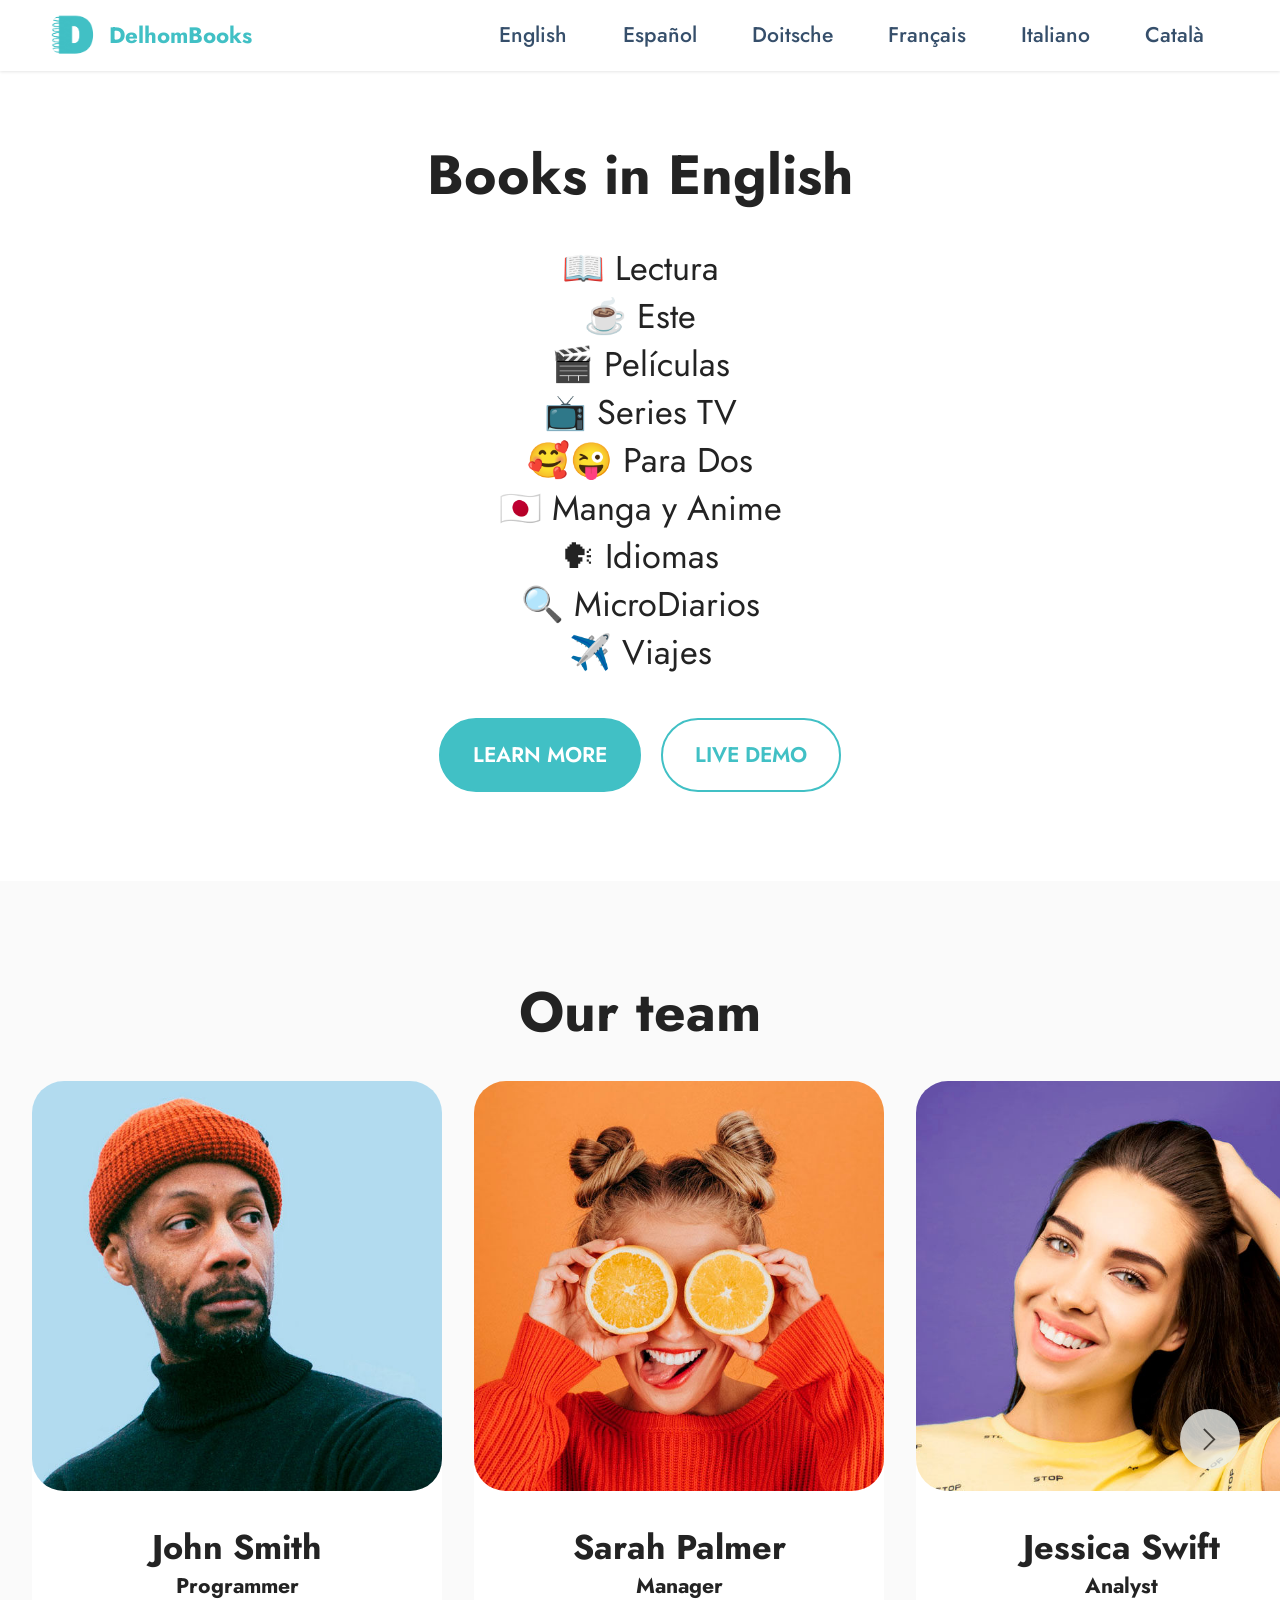
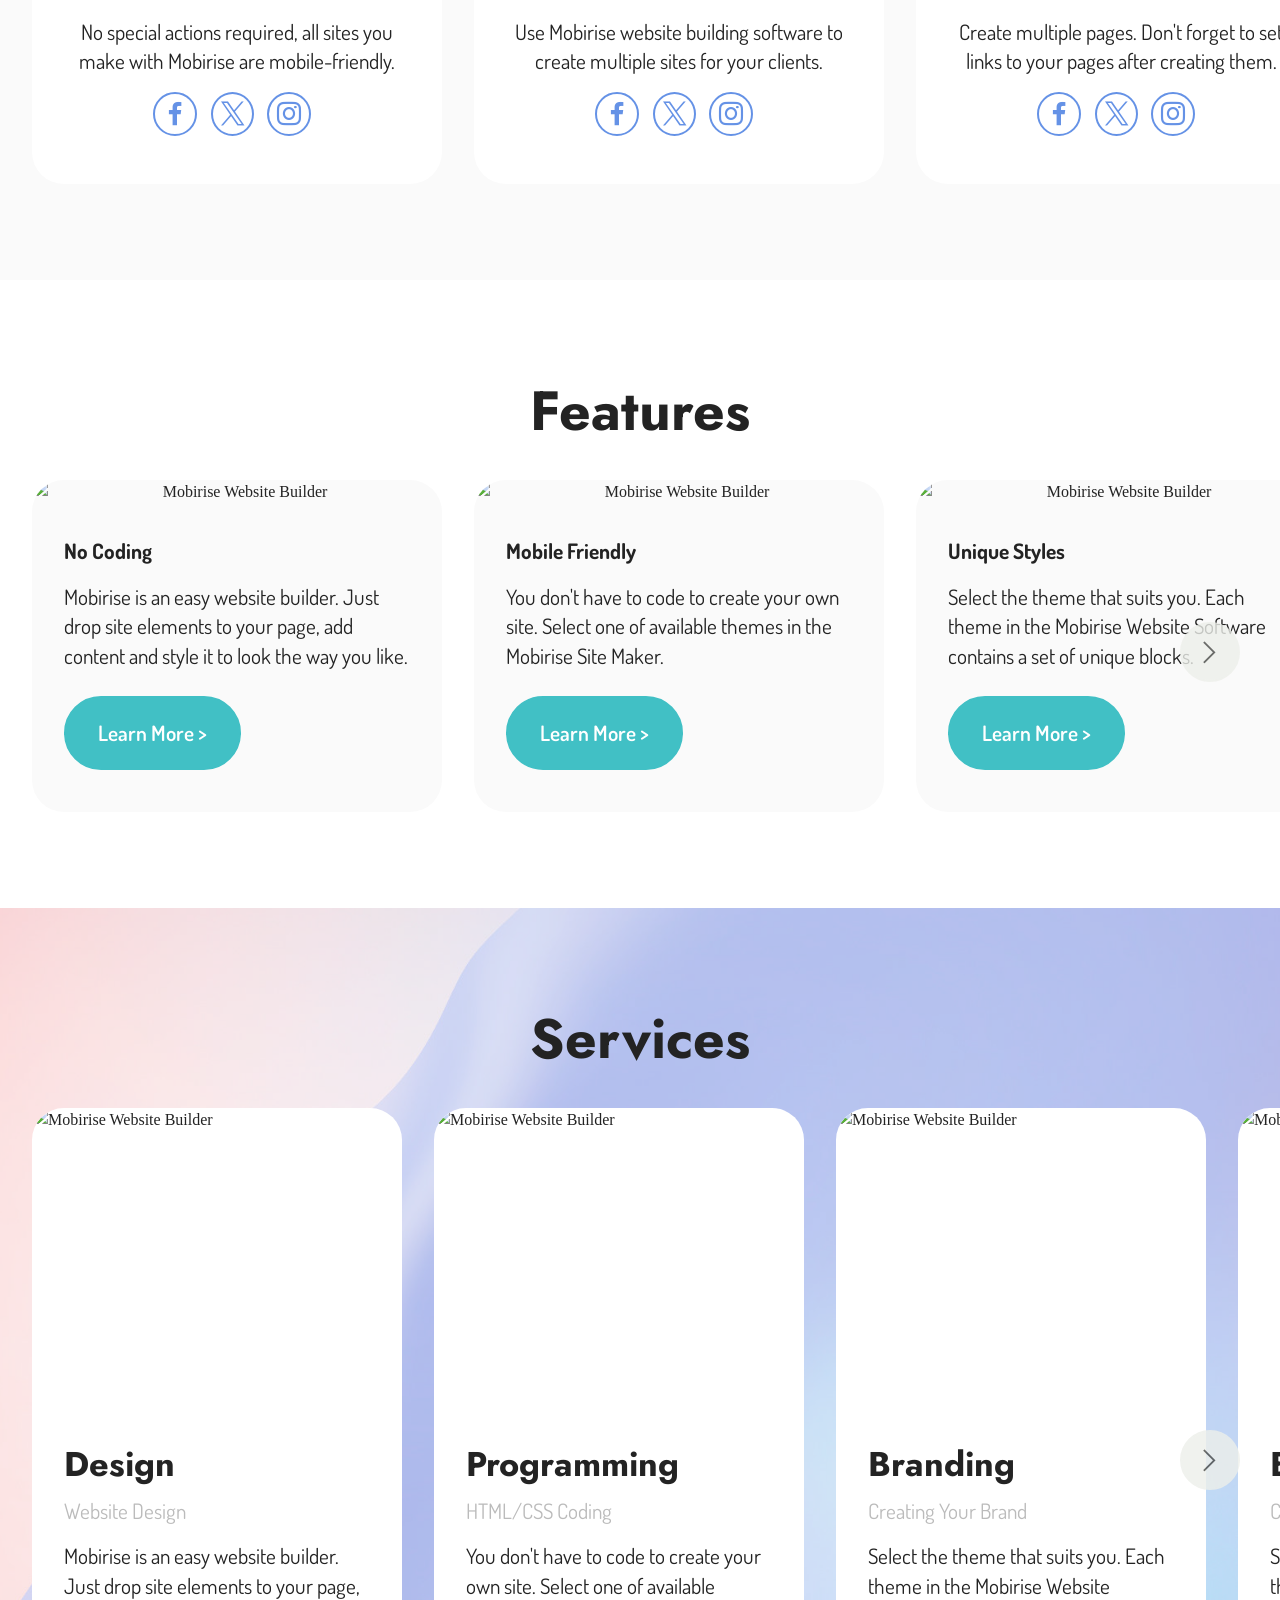
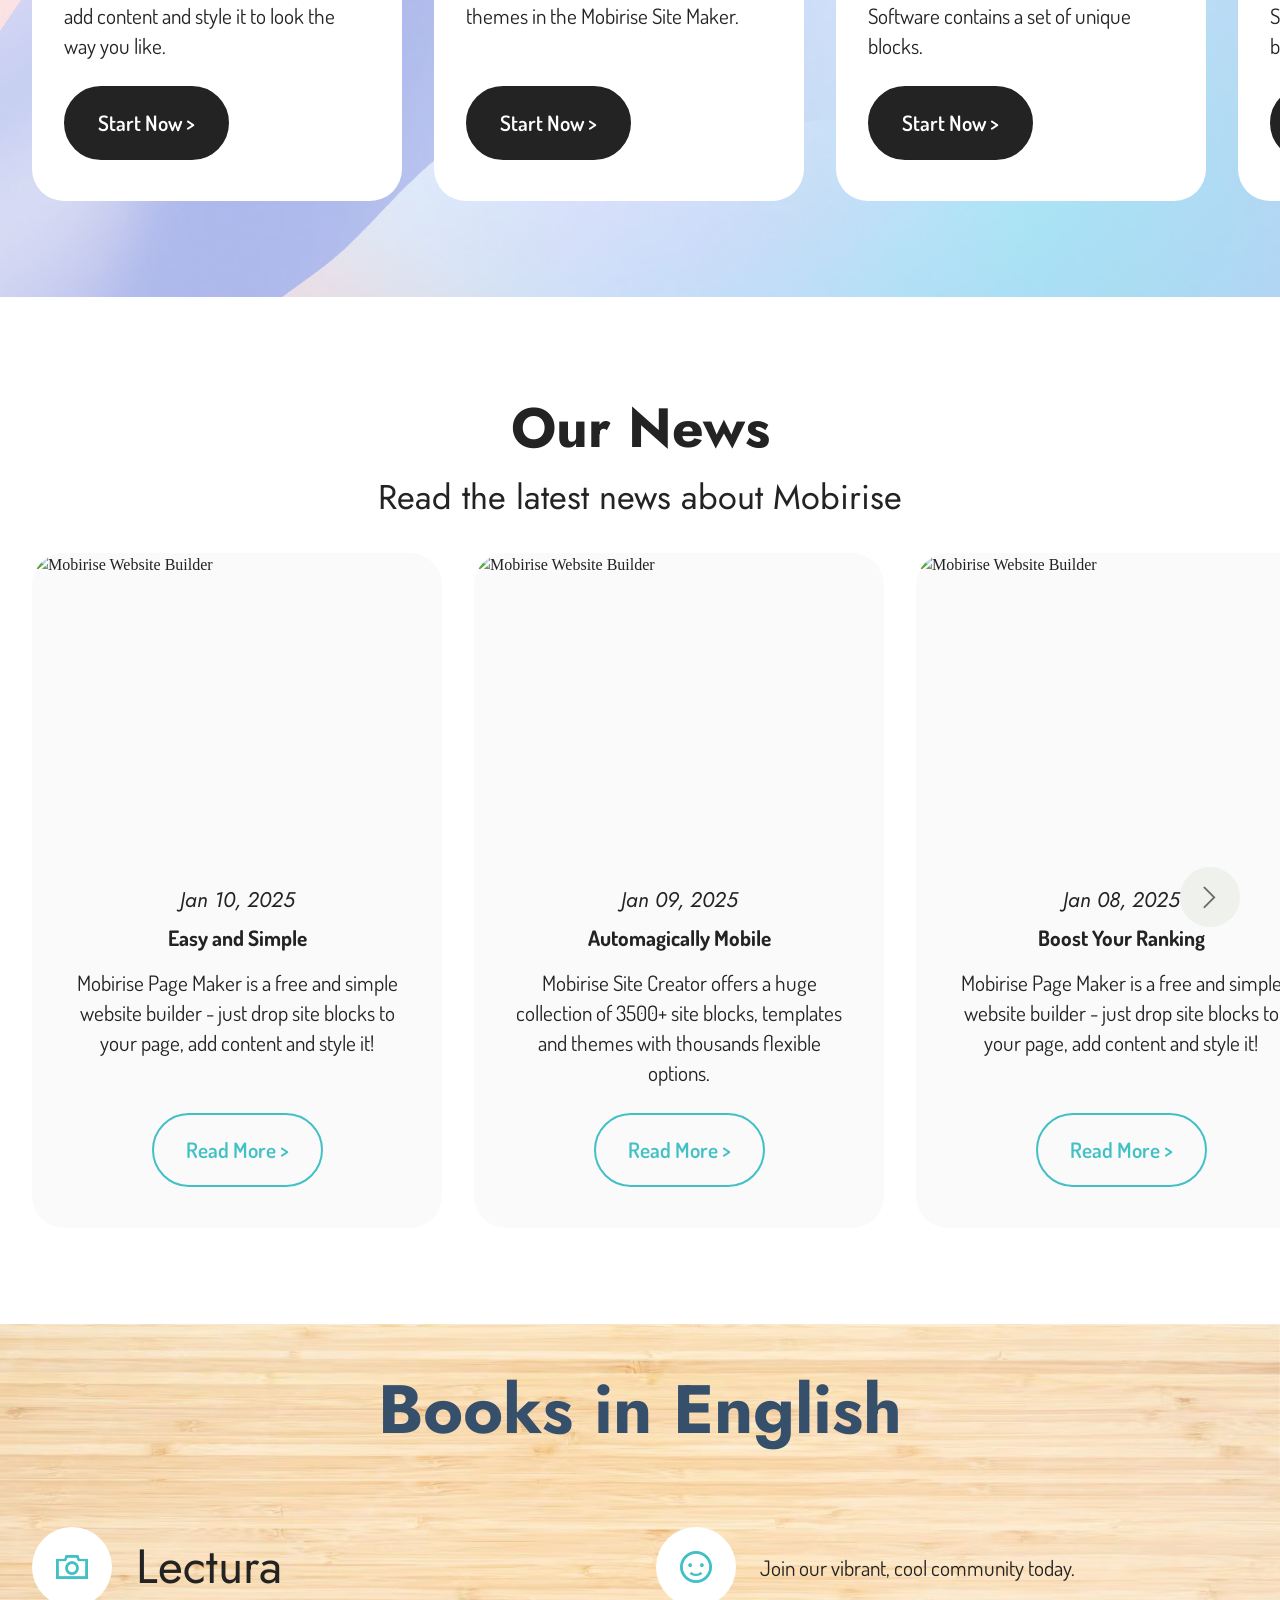
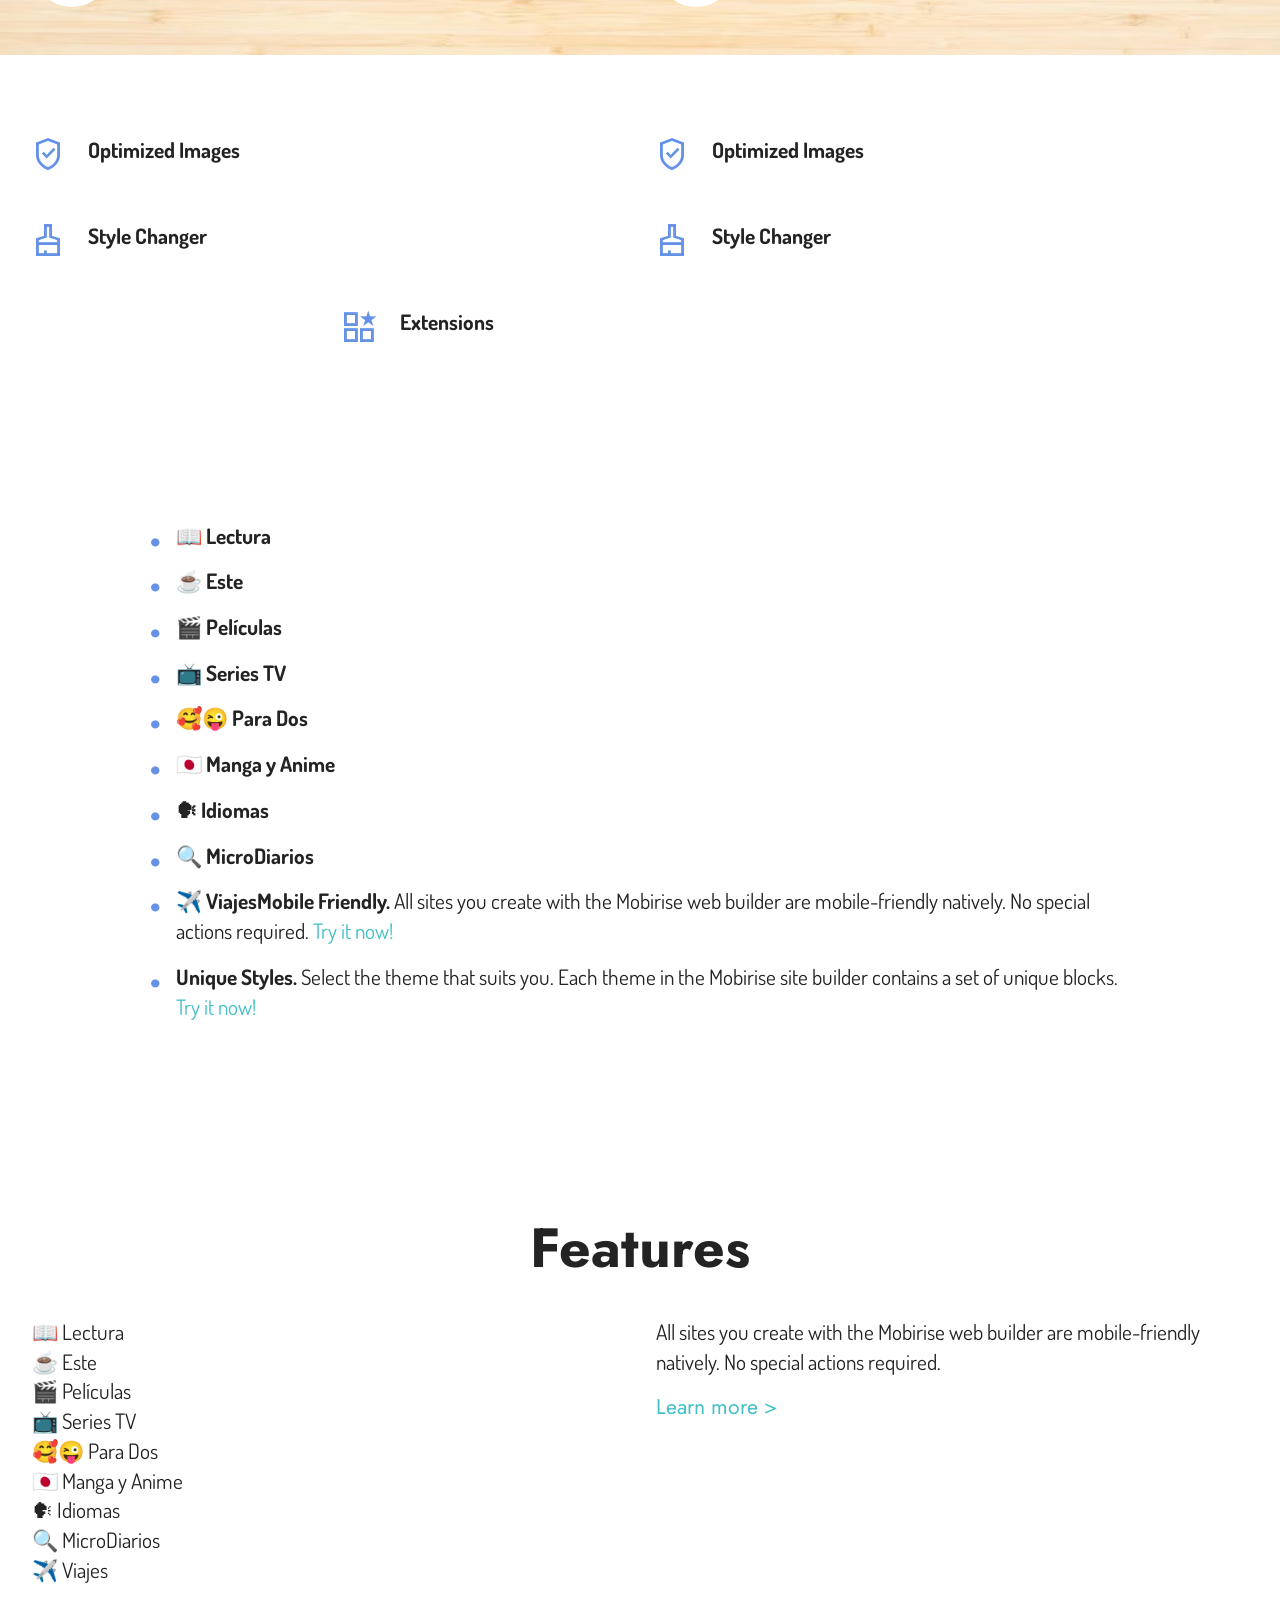
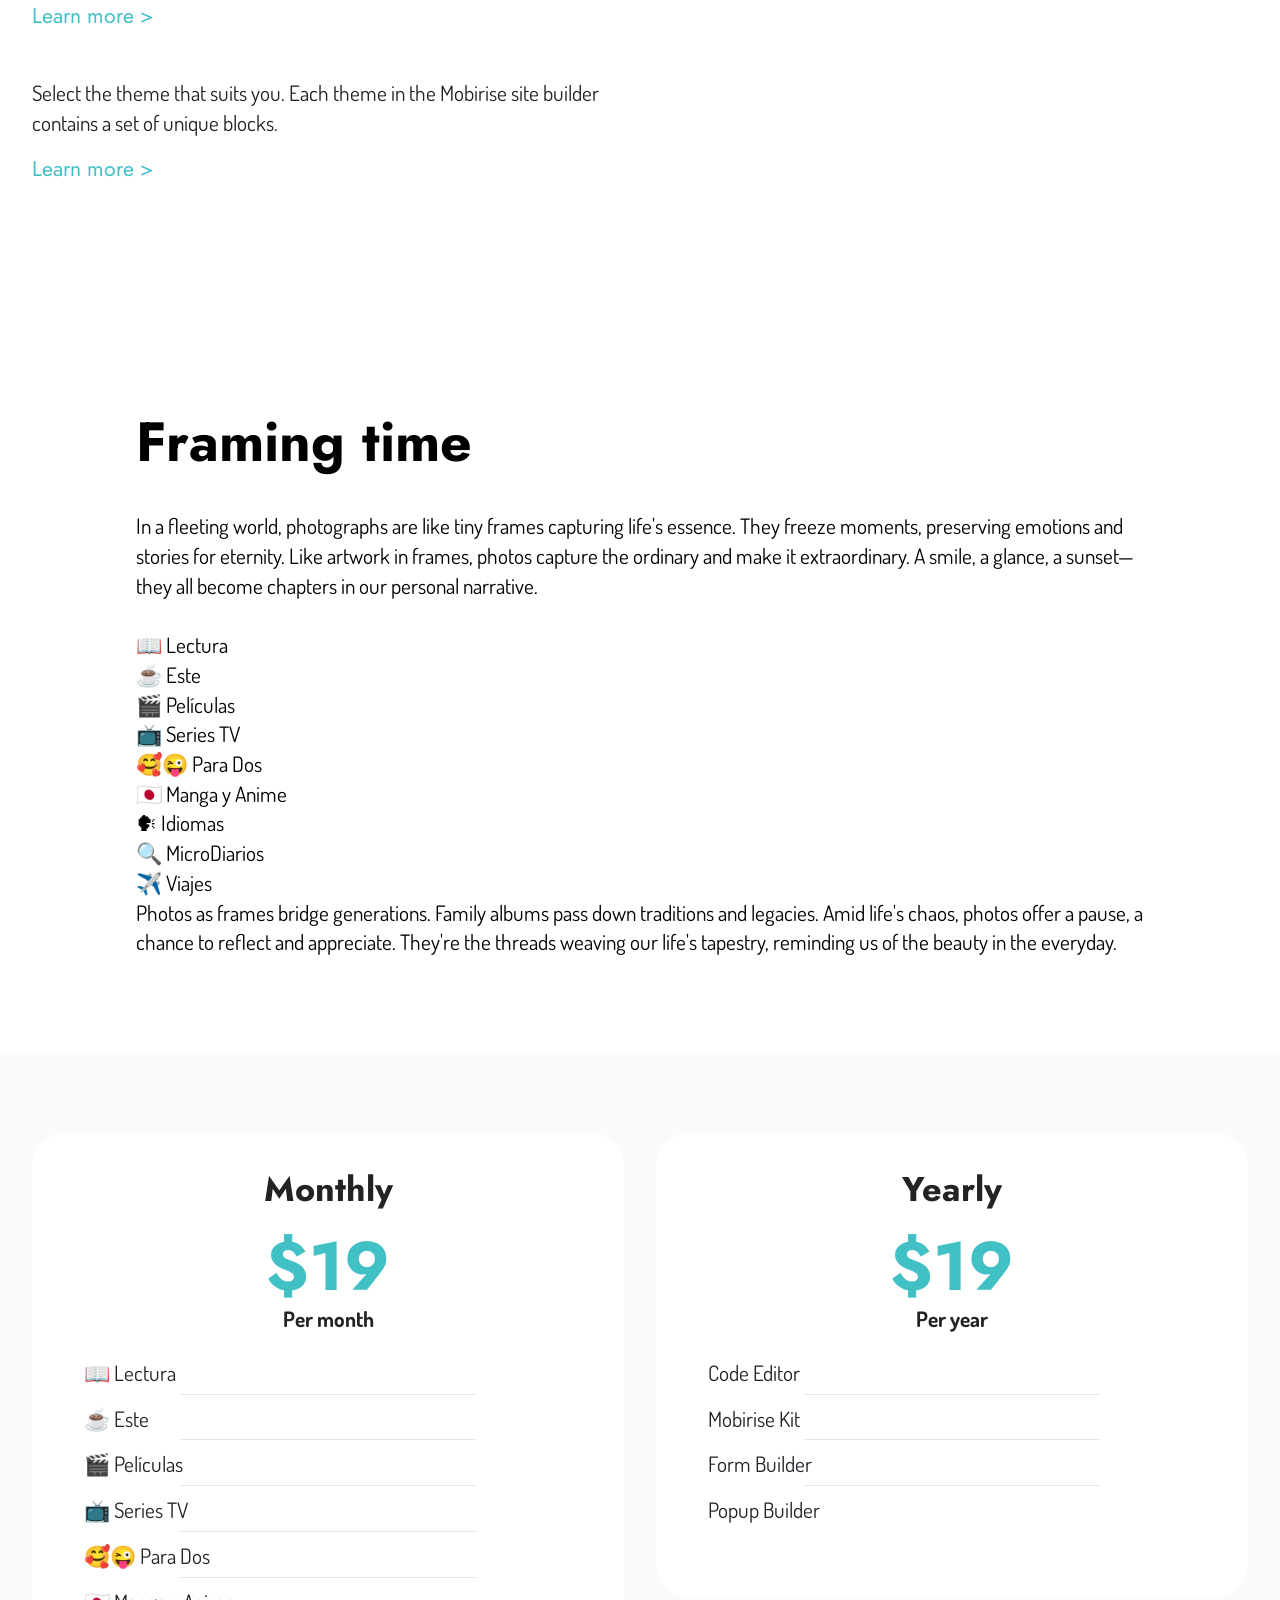
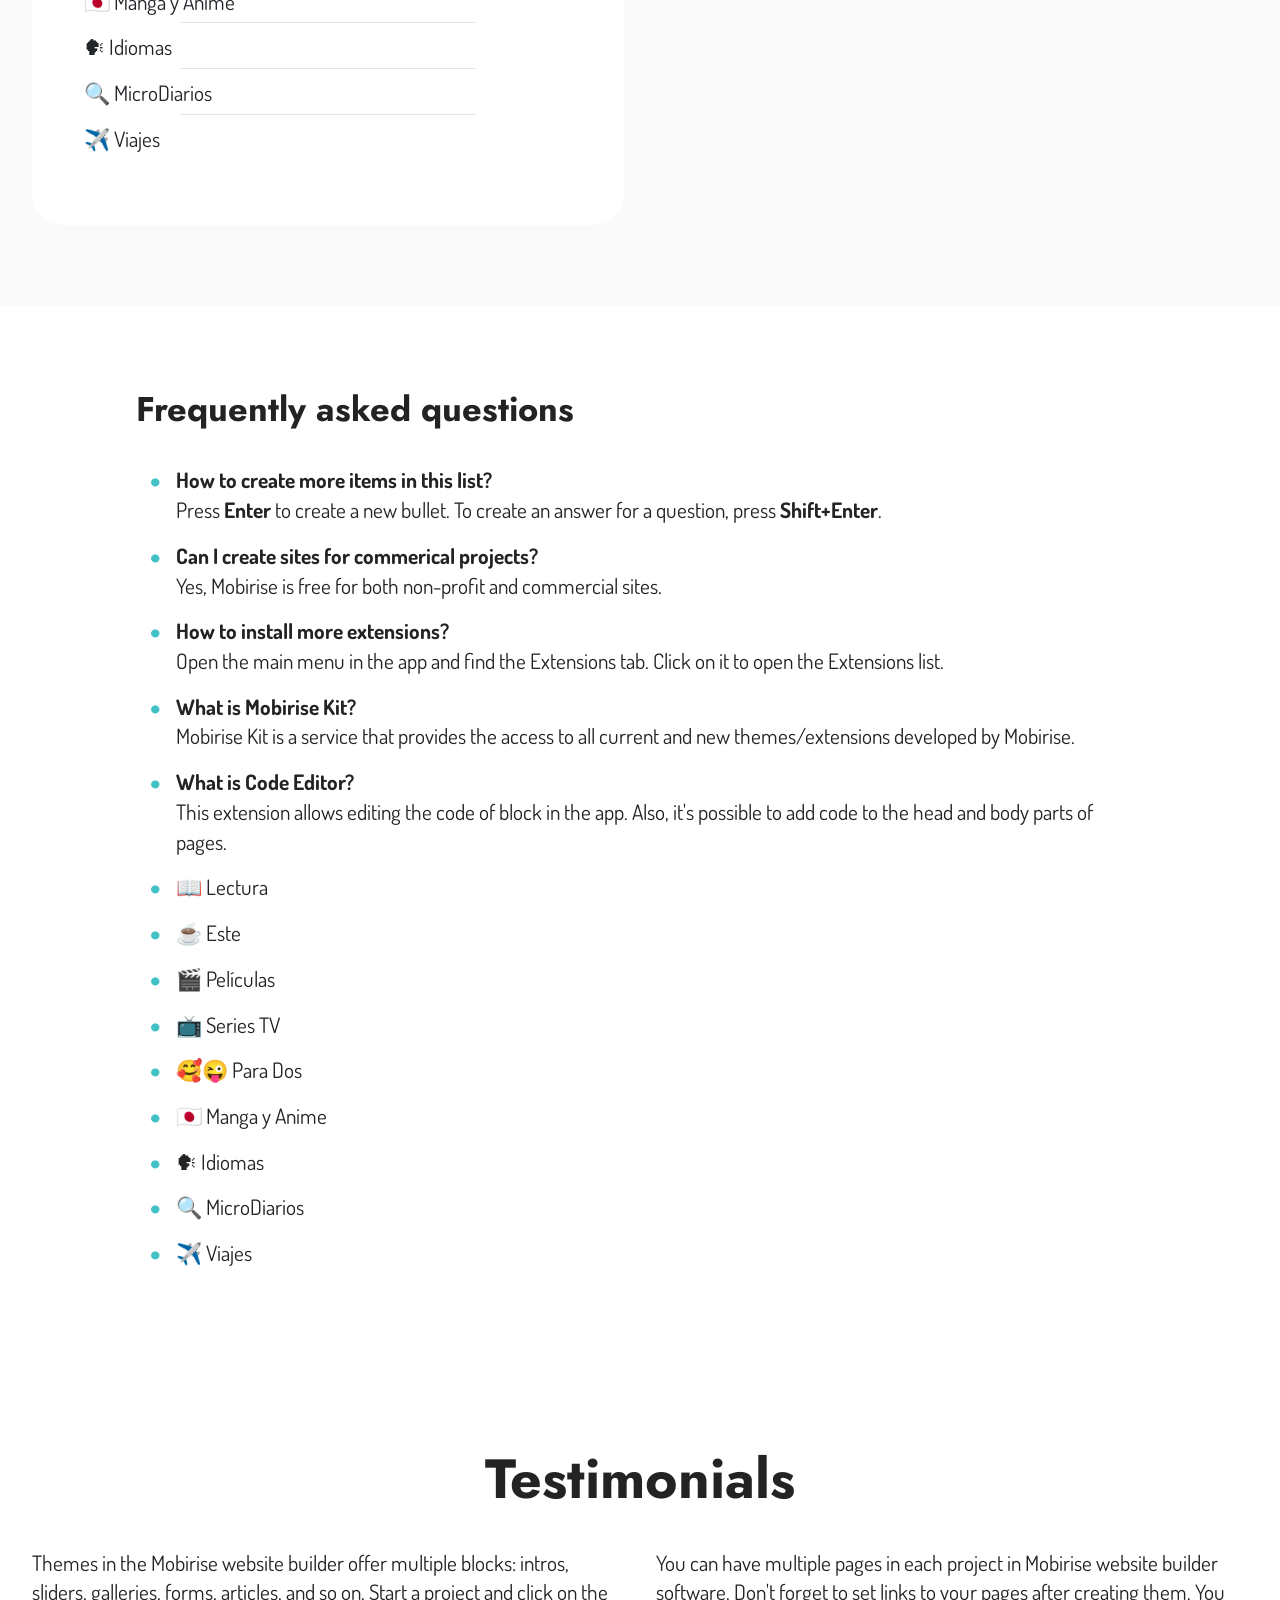
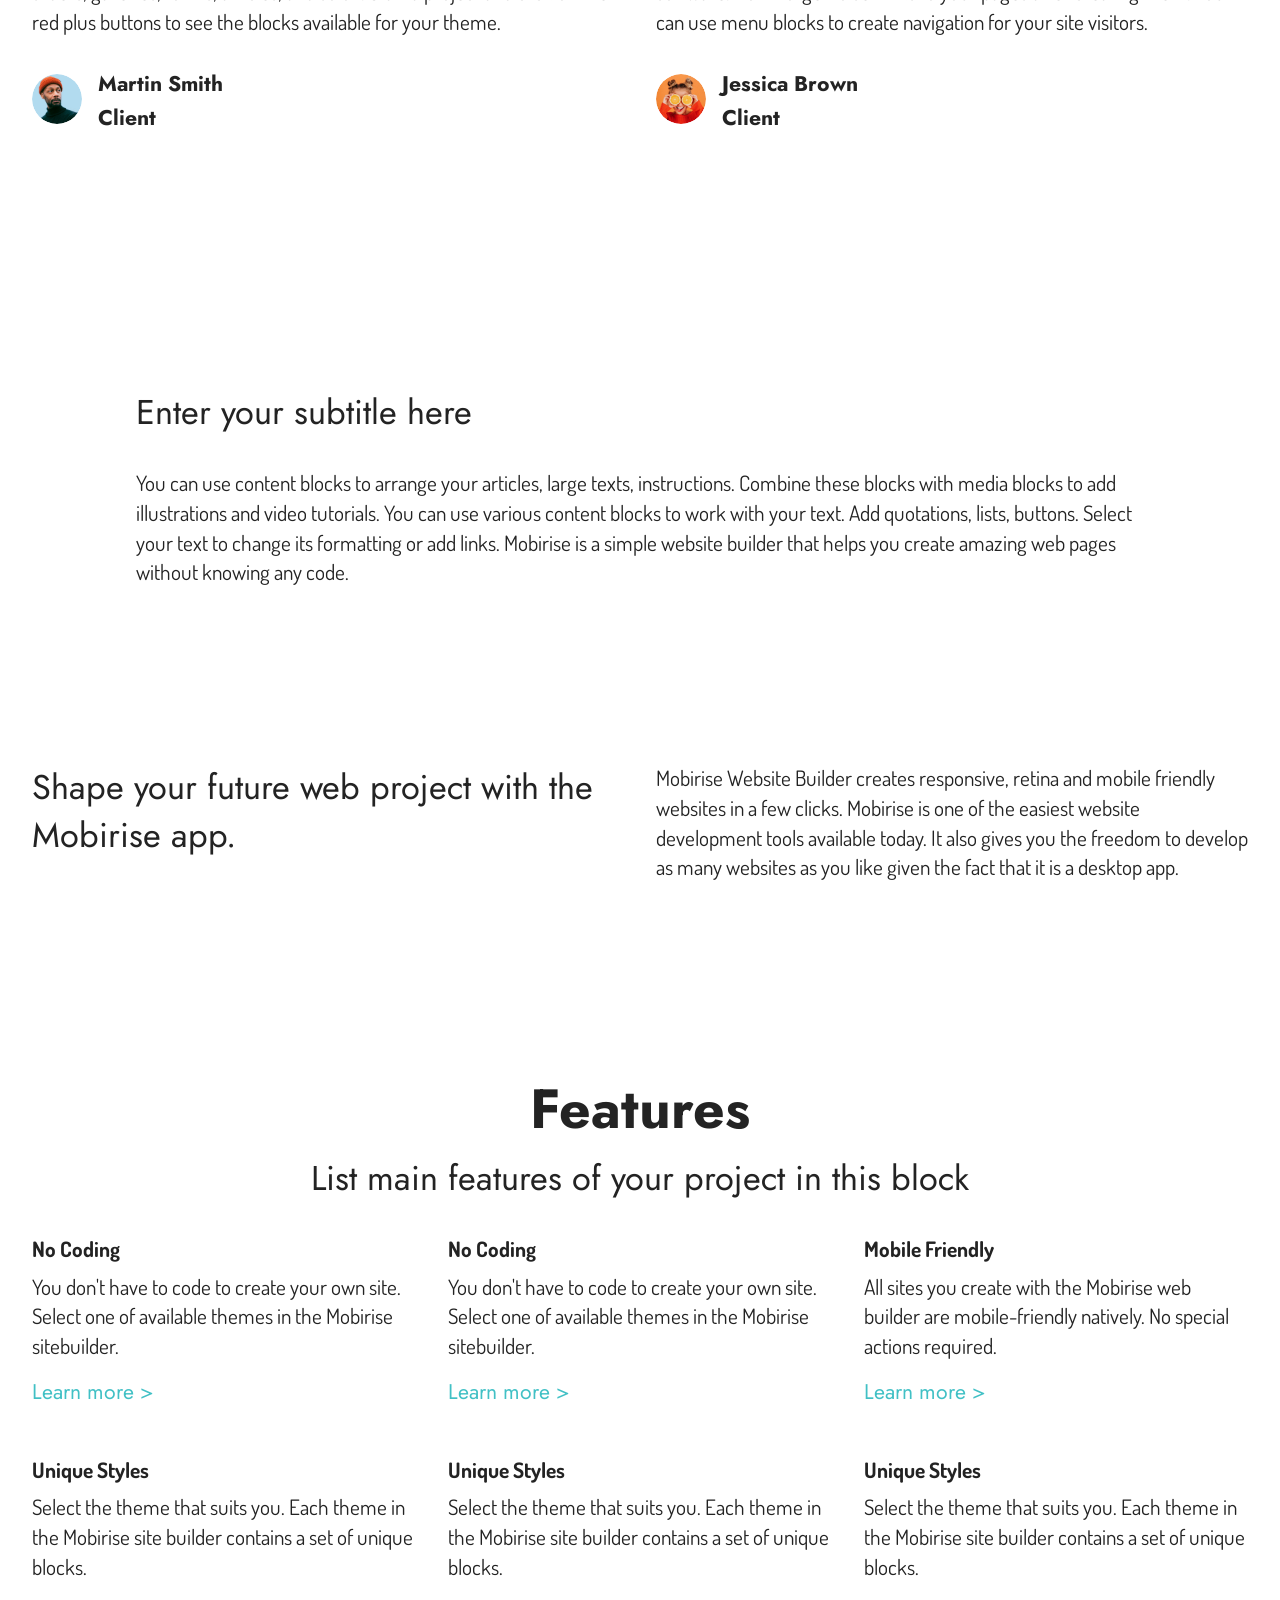
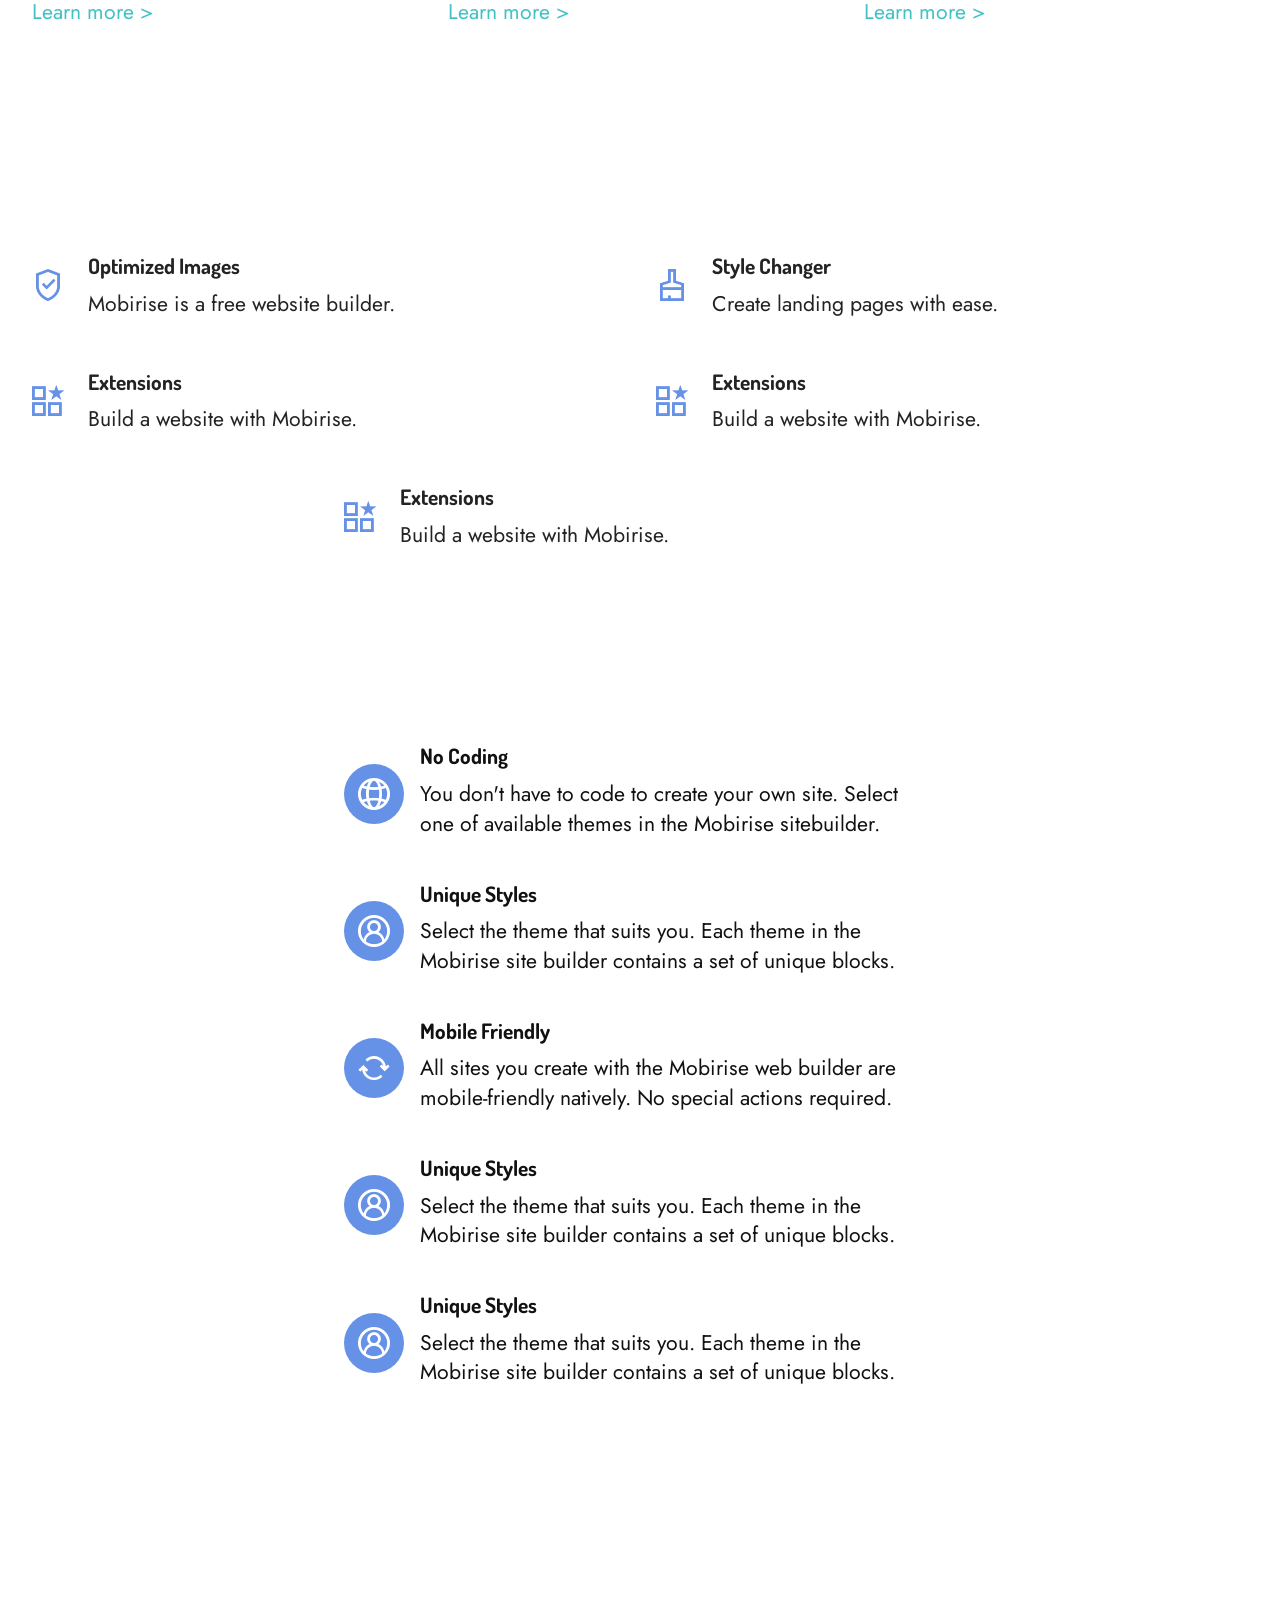
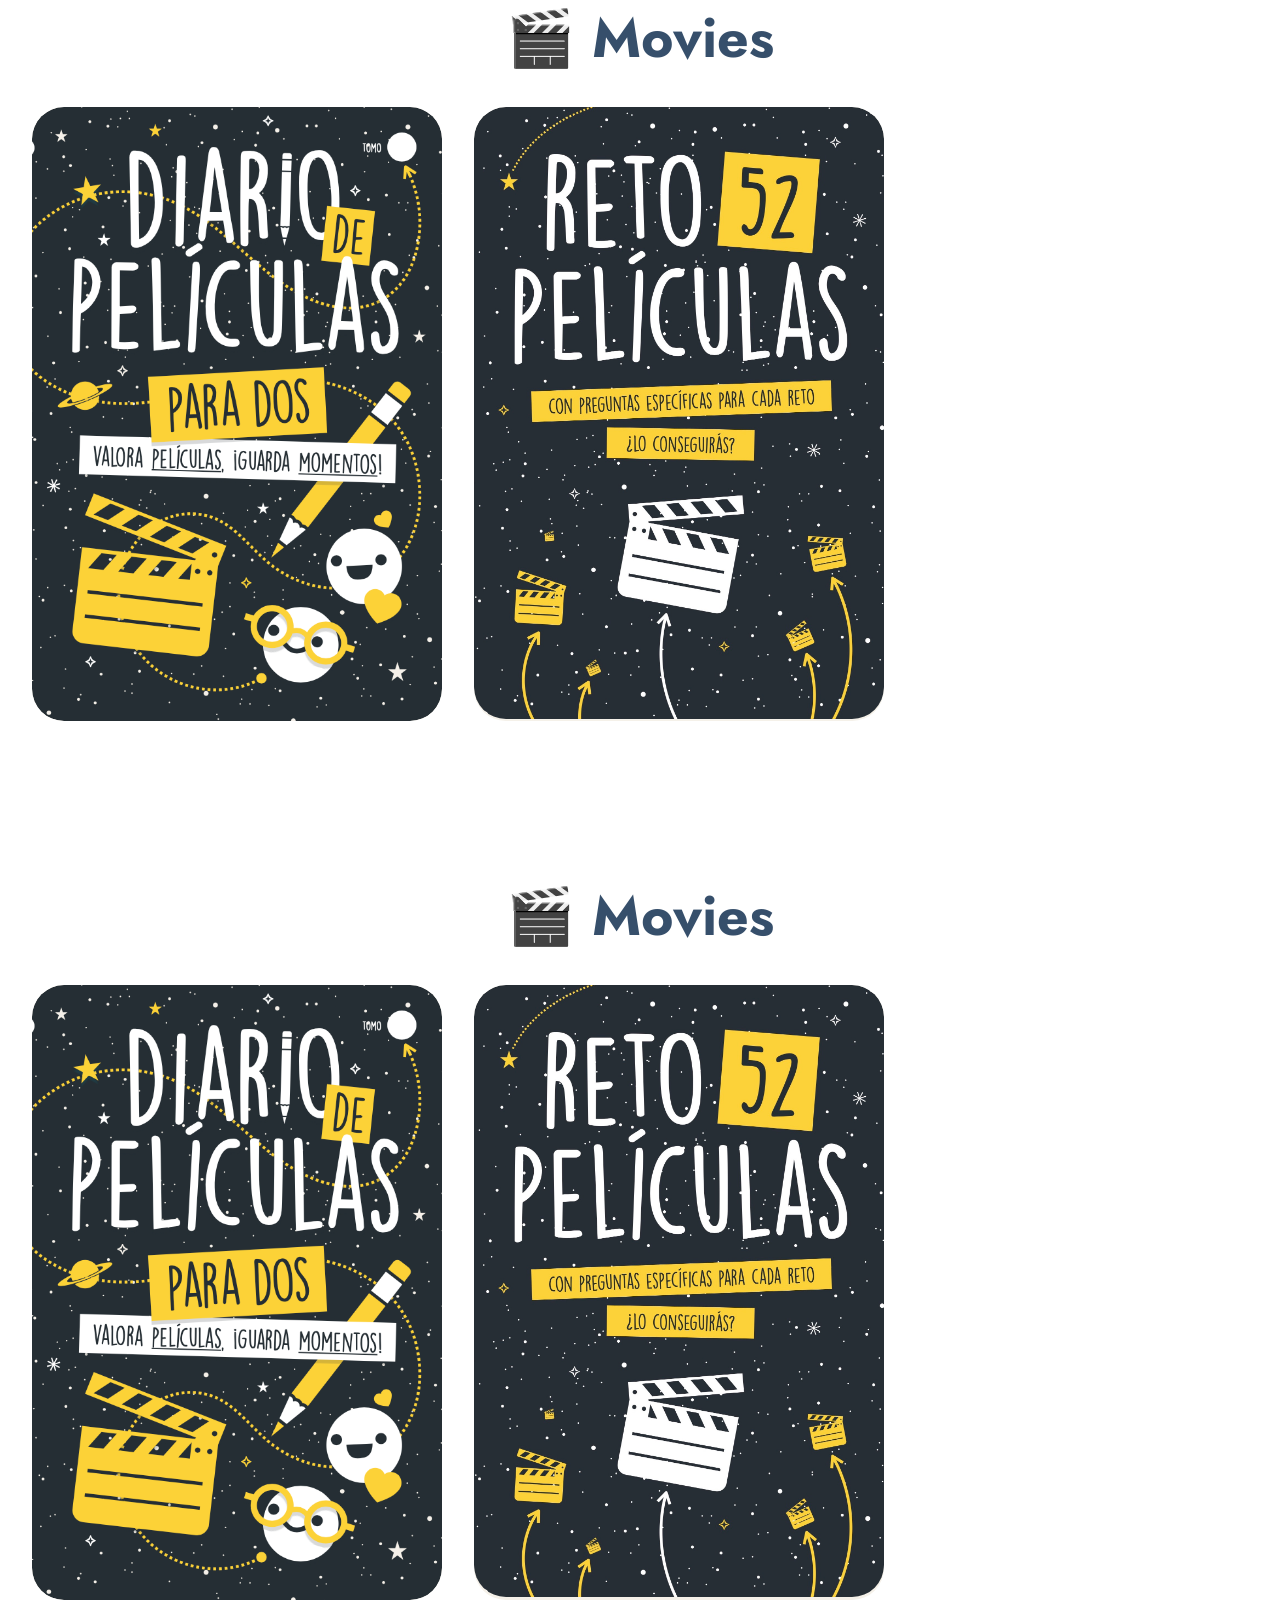
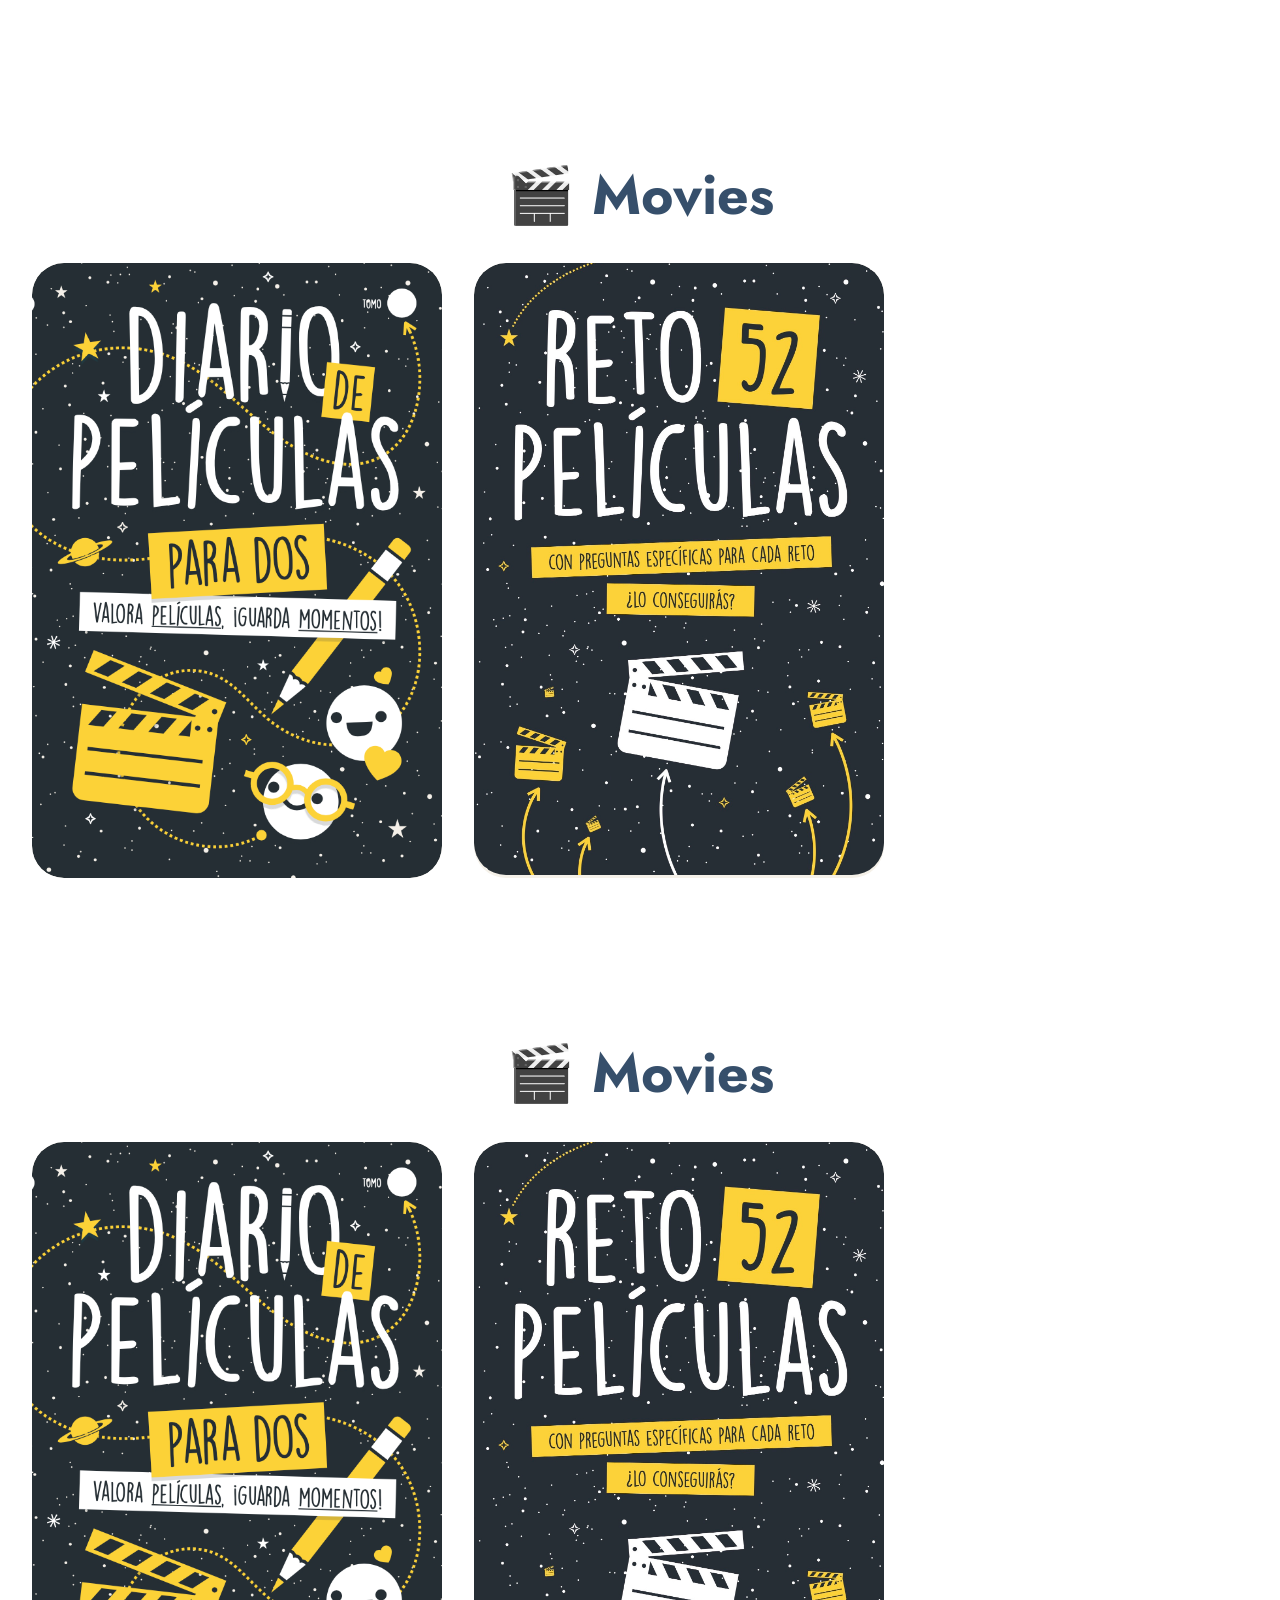
==== index.html @ 9fc68e45 "subida inicial web mobirise" ====
<!DOCTYPE html>
<html  >
<head>
  <!-- Site made with Mobirise Website Builder v6.1.12, https://mobirise.com -->
  <meta charset="UTF-8">
  <meta http-equiv="X-UA-Compatible" content="IE=edge">
  <meta name="generator" content="Mobirise v6.1.12, mobirise.com">
  <meta name="viewport" content="width=device-width, initial-scale=1, minimum-scale=1">
  <link rel="shortcut icon" href="assets/images/delhom-books-logo-1.png" type="image/x-icon">
  <meta name="description" content="">
  
  
  <title>Home</title>
  <link rel="stylesheet" href="assets/web/assets/mobirise-icons2/mobirise2.css">
  <link rel="stylesheet" href="assets/bootstrap/css/bootstrap.min.css">
  <link rel="stylesheet" href="assets/parallax/jarallax.css">
  <link rel="stylesheet" href="assets/dropdown/css/style.css">
  <link rel="stylesheet" href="assets/socicon/css/styles.css">
  <link rel="stylesheet" href="assets/theme/css/style.css">
  <link rel="preload" href="https://fonts.googleapis.com/css?family=Jost:100,200,300,400,500,600,700,800,900,100i,200i,300i,400i,500i,600i,700i,800i,900i&display=swap" as="style" onload="this.onload=null;this.rel='stylesheet'">
  <noscript><link rel="stylesheet" href="https://fonts.googleapis.com/css?family=Jost:100,200,300,400,500,600,700,800,900,100i,200i,300i,400i,500i,600i,700i,800i,900i&display=swap"></noscript>
  <link rel="preload" href="https://fonts.googleapis.com/css?family=Dosis:200,300,400,500,600,700,800&display=swap" as="style" onload="this.onload=null;this.rel='stylesheet'">
  <noscript><link rel="stylesheet" href="https://fonts.googleapis.com/css?family=Dosis:200,300,400,500,600,700,800&display=swap"></noscript>
  <link rel="preload" as="style" href="assets/mobirise/css/mbr-additional.css?v=QRx5nI"><link rel="stylesheet" href="assets/mobirise/css/mbr-additional.css?v=QRx5nI" type="text/css">

  
  
  
</head>
<body>
  
  <section data-bs-version="5.1" class="menu menu1 cid-vgSPbWqoaC" once="menu" id="menu1-m">
    

    <nav class="navbar navbar-dropdown navbar-fixed-top navbar-expand-lg">
        <div class="container">
            <div class="navbar-brand">
                <span class="navbar-logo">
                    <a href="https://mobiri.se">
                        <img src="assets/images/delhom-books-logo-mini.png" alt="Mobirise Website Builder" style="height: 3rem;">
                    </a>
                </span>
                <span class="navbar-caption-wrap"><a class="navbar-caption text-primary new-font" href="https://mobiri.se">DelhomBooks</a></span>
            </div>
            <button class="navbar-toggler" type="button" data-toggle="collapse" data-bs-toggle="collapse" data-target="#navbarSupportedContent" data-bs-target="#navbarSupportedContent" aria-controls="navbarNavAltMarkup" aria-expanded="false" aria-label="Toggle navigation">
                <div class="hamburger">
                    <span></span>
                    <span></span>
                    <span></span>
                    <span></span>
                </div>
            </button>
            <div class="collapse navbar-collapse" id="navbarSupportedContent">
                <ul class="navbar-nav nav-dropdown nav-right" data-app-modern-menu="true"><li class="nav-item"><a class="nav-link link text-secondary text-primary display-4" href="page1.html">English</a></li>
                    <li class="nav-item"><a class="nav-link link text-secondary text-primary display-4" href="espanol.html">Español</a></li>
                    <li class="nav-item"><a class="nav-link link text-secondary display-4" href="https://mobiri.se">Doitsche</a>
                    </li><li class="nav-item"><a class="nav-link link text-secondary display-4" href="https://mobiri.se">Français</a></li><li class="nav-item"><a class="nav-link link text-secondary display-4" href="https://mobiri.se">Italiano</a></li><li class="nav-item"><a class="nav-link link text-secondary display-4" href="https://mobiri.se">Català</a></li></ul>
                
                
            </div>
        </div>
    </nav>
</section>

<section data-bs-version="5.1" class="content4 cid-vhmhWxkLnl" id="content4-1v">
    

    
    
    <div class="container">
        <div class="row justify-content-center">
            <div class="title col-md-12 col-lg-10">
                <h3 class="mbr-section-title mbr-fonts-style align-center mb-4 display-2">
                    <strong>Books in English</strong></h3>
                <h4 class="mbr-section-subtitle align-center mbr-fonts-style mb-4 display-5">📖 Lectura<div>☕️ Este</div><div>🎬 Películas</div><div>📺 Series TV</div><div>🥰😜 Para Dos</div><div>🇯🇵 Manga y Anime</div><div>🗣 Idiomas</div><div>🔍 MicroDiarios</div><div>✈️ Viajes</div></h4>
                <div class="mbr-section-btn align-center">
                    <a class="btn btn-primary display-4" href="https://mobiri.se">LEARN MORE</a>
                    <a class="btn btn-primary-outline display-4" href="https://mobiri.se">LIVE DEMO</a>
                </div>
            </div>
        </div>
    </div>
</section>

<section data-bs-version="5.1" class="slider3 mbr-embla cid-vhmitjotd2" id="slider3-1x">
    

    
    
    <div class="position-relative text-center">
        <div class="col-12">
            <h3 class="mbr-section-title mbr-fonts-style align-center mb-4 display-2">
                <strong>Our team</strong>
            </h3>
            
        </div>
        <div class="embla" data-skip-snaps="true" data-align="center" data-contain-scroll="trimSnaps" data-auto-play-interval="5" data-draggable="true">
            <div class="embla__viewport container-fluid">
                <div class="embla__container">
                    <div class="embla__slide slider-image item" style="margin-left: 1rem; margin-right: 1rem;">
                        <div class="card-wrap">
                            <div class="item-wrapper position-relative">
                                <div class="image-wrap">
                                    <img src="assets/images/team1.webp" alt="Mobirise Website Builder">
                                </div>
                            </div>
                            <div class="content-wrap">
                                <h5 class="mbr-section-title card-title mbr-fonts-style align-center m-0 display-5">
                                    <strong>John Smith</strong>
                                </h5>
                                <h6 class="mbr-role mbr-fonts-style align-center mb-3 display-4">
                                    <strong>Programmer</strong>
                                </h6>
                                <p class="card-text mbr-fonts-style align-center display-7">
                                    No special actions required, all sites you make with Mobirise are mobile-friendly.
                                </p>
                                <div class="social-row display-7">
                                    <div class="soc-item">
                                        <a href="https://www.facebook.com/Mobirise/" target="_blank">
                                            <span class="mbr-iconfont socicon socicon-facebook"></span>
                                        </a>
                                    </div>
                                    <div class="soc-item">
                                        <a href="https://twitter.com/mobirise" target="_blank">
                                            <span class="mbr-iconfont socicon socicon-twitter"></span>
                                        </a>
                                    </div>
                                    <div class="soc-item">
                                        <a href="https://instagram.com/mobirise" target="_blank">
                                            <span class="mbr-iconfont socicon socicon-instagram"></span>
                                        </a>
                                    </div>
                                    
                                    
                                </div>
                                
                            </div>
                        </div>
                    </div>
                    <div class="embla__slide slider-image item" style="margin-left: 1rem; margin-right: 1rem;">
                        <div class="card-wrap">
                            <div class="item-wrapper position-relative">
                                <div class="image-wrap">
                                    <img src="assets/images/team2.webp" alt="Mobirise Website Builder">
                                </div>
                            </div>
                            <div class="content-wrap">
                                <h5 class="mbr-section-title card-title mbr-fonts-style align-center m-0 display-5">
                                    <strong>Sarah Palmer</strong>
                                </h5>
                                <h6 class="mbr-role mbr-fonts-style align-center mb-3 display-4">
                                    <strong>Manager</strong>
                                </h6>
                                <p class="card-text mbr-fonts-style align-center display-7">
                                    Use Mobirise website building software to create multiple sites for your clients.
                                </p>
                                <div class="social-row display-7">
                                    <div class="soc-item">
                                        <a href="https://www.facebook.com/Mobirise/" target="_blank">
                                            <span class="mbr-iconfont socicon socicon-facebook"></span>
                                        </a>
                                    </div>
                                    <div class="soc-item">
                                        <a href="https://twitter.com/mobirise" target="_blank">
                                            <span class="mbr-iconfont socicon socicon-twitter"></span>
                                        </a>
                                    </div>
                                    <div class="soc-item">
                                        <a href="https://instagram.com/mobirise" target="_blank">
                                            <span class="mbr-iconfont socicon socicon-instagram"></span>
                                        </a>
                                    </div>
                                    
                                    
                                </div>
                                
                            </div>
                        </div>
                    </div>
                    <div class="embla__slide slider-image item" style="margin-left: 1rem; margin-right: 1rem;">
                        <div class="card-wrap">
                            <div class="item-wrapper position-relative">
                                <div class="image-wrap">
                                    <img src="assets/images/team3.webp" alt="Mobirise Website Builder">
                                </div>
                            </div>
                            <div class="content-wrap">
                                <h5 class="mbr-section-title card-title mbr-fonts-style align-center m-0 display-5">
                                    <strong>Jessica Swift</strong>
                                </h5>
                                <h6 class="mbr-role mbr-fonts-style align-center mb-3 display-4">
                                    <strong>Analyst</strong>
                                </h6>
                                <p class="card-text mbr-fonts-style align-center display-7">
                                    Create multiple pages. Don't forget to set links to your pages after creating them.
                                </p>
                                <div class="social-row display-7">
                                    <div class="soc-item">
                                        <a href="https://www.facebook.com/Mobirise/" target="_blank">
                                            <span class="mbr-iconfont socicon socicon-facebook"></span>
                                        </a>
                                    </div>
                                    <div class="soc-item">
                                        <a href="https://twitter.com/mobirise" target="_blank">
                                            <span class="mbr-iconfont socicon socicon-twitter"></span>
                                        </a>
                                    </div>
                                    <div class="soc-item">
                                        <a href="https://instagram.com/mobirise" target="_blank">
                                            <span class="mbr-iconfont socicon socicon-instagram"></span>
                                        </a>
                                    </div>
                                    
                                    
                                </div>
                                
                            </div>
                        </div>
                    </div>
                    <div class="embla__slide slider-image item" style="margin-left: 1rem; margin-right: 1rem;">
                        <div class="card-wrap">
                            <div class="item-wrapper position-relative">
                                <div class="image-wrap">
                                    <img src="assets/images/team4.webp" alt="Mobirise Website Builder">
                                </div>
                            </div>
                            <div class="content-wrap">
                                <h5 class="mbr-section-title card-title mbr-fonts-style align-center m-0 display-5">
                                    <strong>Sarah Taylor</strong>
                                </h5>
                                <h6 class="mbr-role mbr-fonts-style align-center mb-3 display-4">
                                    <strong>Analyst</strong>
                                </h6>
                                <p class="card-text mbr-fonts-style align-center display-7">
                                    Create multiple pages. Don't forget to set links to your pages after creating them.
                                </p>
                                <div class="social-row display-7">
                                    <div class="soc-item">
                                        <a href="https://www.facebook.com/Mobirise/" target="_blank">
                                            <span class="mbr-iconfont socicon socicon-facebook"></span>
                                        </a>
                                    </div>
                                    <div class="soc-item">
                                        <a href="https://twitter.com/mobirise" target="_blank">
                                            <span class="mbr-iconfont socicon socicon-twitter"></span>
                                        </a>
                                    </div>
                                    <div class="soc-item">
                                        <a href="https://instagram.com/mobirise" target="_blank">
                                            <span class="mbr-iconfont socicon socicon-instagram"></span>
                                        </a>
                                    </div>
                                    
                                    
                                </div>
                                
                            </div>
                        </div>
                    </div>
                </div>
            </div>
            <button class="embla__button embla__button--prev">
                <span class="mobi-mbri mobi-mbri-arrow-prev mbr-iconfont" aria-hidden="true"></span>
                <span class="sr-only visually-hidden visually-hidden">Previous</span>
            </button>
            <button class="embla__button embla__button--next">
                <span class="mobi-mbri mobi-mbri-arrow-next mbr-iconfont" aria-hidden="true"></span>
                <span class="sr-only visually-hidden visually-hidden">Next</span>
            </button>
        </div>
    </div>
</section>

<section data-bs-version="5.1" class="slider4 mbr-embla cid-vhmiud1m17" id="slider4-1y">
    
    
    <div class="position-relative text-center">
        <div class="mbr-section-head">
            <h4 class="mbr-section-title mbr-fonts-style align-center mb-0 display-2">
                <strong>Features</strong></h4>
            
        </div>
        <div class="embla mt-4" data-skip-snaps="true" data-align="center" data-contain-scroll="trimSnaps" data-auto-play-interval="5" data-draggable="true">
            <div class="embla__viewport container-fluid">
                <div class="embla__container">
                    <div class="embla__slide slider-image item" style="margin-left: 1rem; margin-right: 1rem;">
                        <div class="slide-content">
                            <div class="item-wrapper">
                                <div class="item-img">
                                    <img src="assets/images/features1.webp" alt="Mobirise Website Builder">
                                </div>
                            </div>
                            <div class="item-content">
                                <h5 class="item-title mbr-fonts-style display-7"><strong>No Coding</strong></h5>
                                
                                <p class="mbr-text mbr-fonts-style mt-3 display-7">Mobirise is an easy website builder. Just
                                    drop site elements to your page, add content and style it to look the way you like.</p>
                            </div>
                            <div class="mbr-section-btn item-footer mt-2"><a href="" class="btn btn-primary item-btn display-7" target="_blank">Learn More
                                    &gt;</a></div>
                        </div>
                    </div>
                    <div class="embla__slide slider-image item" style="margin-left: 1rem; margin-right: 1rem;">
                        <div class="slide-content">
                            <div class="item-wrapper">
                                <div class="item-img">
                                    <img src="assets/images/features2.webp" alt="Mobirise Website Builder">
                                </div>
                            </div>
                            <div class="item-content">
                                <h5 class="item-title mbr-fonts-style display-7"><strong>Mobile Friendly</strong></h5>
                                
                                <p class="mbr-text mbr-fonts-style mt-3 display-7">You don't have to code to create your own
                                    site. Select one of available themes in the Mobirise Site Maker.</p>
                            </div>
                            <div class="mbr-section-btn item-footer mt-2"><a href="" class="btn btn-primary item-btn display-7" target="_blank">Learn More
                                    &gt;</a></div>
                        </div>
                    </div>
                    <div class="embla__slide slider-image item" style="margin-left: 1rem; margin-right: 1rem;">
                        <div class="slide-content">
                            <div class="item-wrapper">
                                <div class="item-img">
                                    <img src="assets/images/features3.webp" alt="Mobirise Website Builder">
                                </div>
                            </div>
                            <div class="item-content">
                                <h5 class="item-title mbr-fonts-style display-7"><strong>Unique Styles</strong></h5>
                                
                                <p class="mbr-text mbr-fonts-style mt-3 display-7">Select the theme that suits you. Each theme
                                    in the Mobirise Website Software contains a set of unique blocks.<br></p>
                            </div>
                            <div class="mbr-section-btn item-footer mt-2"><a href="" class="btn btn-primary item-btn display-7" target="_blank">Learn More
                                    &gt;</a></div>
                        </div>
                    </div>
                    <div class="embla__slide slider-image item" style="margin-left: 1rem; margin-right: 1rem;">
                        <div class="slide-content">
                            <div class="item-wrapper">
                                <div class="item-img">
                                    <img src="assets/images/features4.webp" alt="Mobirise Website Builder">
                                </div>
                            </div>
                            <div class="item-content">
                                <h5 class="item-title mbr-fonts-style display-7"><strong>Unique Styles</strong></h5>
                                
                                <p class="mbr-text mbr-fonts-style mt-3 display-7">Select the theme that suits you. Each theme
                                    in the Mobirise Website Software contains a set of unique blocks.<br></p>
                            </div>
                            <div class="mbr-section-btn item-footer mt-2"><a href="" class="btn btn-primary item-btn display-7" target="_blank">Learn More
                                    &gt;</a></div>
                        </div>
                    </div>
                </div>
            </div>
            <button class="embla__button embla__button--prev">
                <span class="mobi-mbri mobi-mbri-arrow-prev mbr-iconfont" aria-hidden="true"></span>
                <span class="sr-only visually-hidden visually-hidden">Previous</span>
            </button>
            <button class="embla__button embla__button--next">
                <span class="mobi-mbri mobi-mbri-arrow-next mbr-iconfont" aria-hidden="true"></span>
                <span class="sr-only visually-hidden visually-hidden">Next</span>
            </button>
        </div>
    </div>
</section>

<section data-bs-version="5.1" class="slider5 mbr-embla cid-vhmivclOYB" id="slider5-1z">
    
    <div class="mbr-overlay"></div>
    <div class="position-relative">
        <div class="mbr-section-head">
            <h4 class="mbr-section-title mbr-fonts-style align-center mb-0 display-2">
                <strong>Services</strong></h4>
            
        </div>
        <div class="embla mt-4" data-skip-snaps="true" data-align="center" data-contain-scroll="trimSnaps" data-auto-play-interval="5" data-draggable="true">
            <div class="embla__viewport container-fluid">
                <div class="embla__container">
                    <div class="embla__slide slider-image item" style="margin-left: 1rem; margin-right: 1rem;">
                        <div class="slide-content">
                            <div class="item-img">
                                <div class="item-wrapper">
                                    <img src="assets/images/product2.webp" alt="Mobirise Website Builder" title="">
                                </div>
                            </div>
                            <div class="item-content">
                                <h5 class="item-title mbr-fonts-style display-5"><strong>Design</strong></h5>
                                <h6 class="item-subtitle mbr-fonts-style mt-1 display-7">Website Design</h6>
                                <p class="mbr-text mbr-fonts-style mt-3 display-7">Mobirise is an easy website builder. Just
                                    drop site elements to your page, add content and style it to look the way you like.</p>
                            </div>
                            <div class="mbr-section-btn item-footer mt-2"><a href="" class="btn item-btn btn-black display-7" target="_blank">Start Now
                                    &gt;</a></div>
                        </div>
                    </div>
                    <div class="embla__slide slider-image item" style="margin-left: 1rem; margin-right: 1rem;">
                        <div class="slide-content">
                            <div class="item-img">
                                <div class="item-wrapper">
                                    <img src="assets/images/product3.webp" alt="Mobirise Website Builder" title="">
                                </div>
                            </div>
                            <div class="item-content">
                                <h5 class="item-title mbr-fonts-style display-5"><strong>Programming</strong></h5>
                                <h6 class="item-subtitle mbr-fonts-style mt-1 display-7">
                                    HTML/CSS Coding</h6>
                                <p class="mbr-text mbr-fonts-style mt-3 display-7">You don't have to code to create your own
                                    site. Select one of available themes in the Mobirise Site Maker.</p>
                            </div>
                            <div class="mbr-section-btn item-footer mt-2"><a href="" class="btn item-btn btn-black display-7" target="_blank">Start Now
                                    &gt;</a></div>
                        </div>
                    </div>
                    <div class="embla__slide slider-image item" style="margin-left: 1rem; margin-right: 1rem;">
                        <div class="slide-content">
                            <div class="item-img">
                                <div class="item-wrapper">
                                    <img src="assets/images/product1.webp" alt="Mobirise Website Builder" title="">
                                </div>
                            </div>
                            <div class="item-content">
                                <h5 class="item-title mbr-fonts-style display-5"><strong>Branding</strong></h5>
                                <h6 class="item-subtitle mbr-fonts-style mt-1 display-7">Creating Your Brand</h6>
                                <p class="mbr-text mbr-fonts-style mt-3 display-7">Select the theme that suits you. Each theme
                                    in the Mobirise Website Software contains a set of unique blocks.<br></p>
                            </div>
                            <div class="mbr-section-btn item-footer mt-2"><a href="" class="btn item-btn btn-black display-7" target="_blank">Start Now
                                    &gt;</a></div>
                        </div>
                    </div>
                    <div class="embla__slide slider-image item" style="margin-left: 1rem; margin-right: 1rem;">
                        <div class="slide-content">
                            <div class="item-img">
                                <div class="item-wrapper">
                                    <img src="assets/images/product4.webp" alt="Mobirise Website Builder" title="">
                                </div>
                            </div>
                            <div class="item-content">
                                <h5 class="item-title mbr-fonts-style display-5"><strong>Branding</strong></h5>
                                <h6 class="item-subtitle mbr-fonts-style mt-1 display-7">Creating Your Brand</h6>
                                <p class="mbr-text mbr-fonts-style mt-3 display-7">Select the theme that suits you. Each theme
                                    in the Mobirise Website Software contains a set of unique blocks.<br></p>
                            </div>
                            <div class="mbr-section-btn item-footer mt-2"><a href="" class="btn item-btn btn-black display-7" target="_blank">Start Now
                                    &gt;</a></div>
                        </div>
                    </div>
                </div>
            </div>
            <button class="embla__button embla__button--prev">
                <span class="mobi-mbri mobi-mbri-arrow-prev mbr-iconfont" aria-hidden="true"></span>
                <span class="sr-only visually-hidden visually-hidden">Previous</span>
            </button>
            <button class="embla__button embla__button--next">
                <span class="mobi-mbri mobi-mbri-arrow-next mbr-iconfont" aria-hidden="true"></span>
                <span class="sr-only visually-hidden visually-hidden">Next</span>
            </button>
        </div>
    </div>
</section>

<section data-bs-version="5.1" class="slider6 mbr-embla cid-vhmivSYpyx" id="slider6-20">
    
    
    <div class="position-relative">
        <div class="mbr-section-head">
            <h4 class="mbr-section-title mbr-fonts-style align-center mb-0 display-2"><strong>Our News</strong></h4>
            <h5 class="mbr-section-subtitle mbr-fonts-style align-center mb-0 mt-2 display-5">Read the latest news about Mobirise</h5>
        </div>
        <div class="embla mt-4" data-skip-snaps="true" data-align="center" data-contain-scroll="trimSnaps" data-auto-play-interval="5" data-draggable="true">
            <div class="embla__viewport container-fluid">
                <div class="embla__container">
                    <div class="embla__slide slider-image item" style="margin-left: 1rem; margin-right: 1rem;">
                        <div class="slide-content">
                            <div class="item-wrapper">
                                <div class="item-img">
                                    <img src="assets/images/product5.webp" alt="Mobirise Website Builder" title="">
                                </div>
                            </div>
                            <div class="item-content">
                                <h5 class="item-title mbr-fonts-style display-4"><em>Jan 10, 2025</em></h5>
                                <h6 class="item-subtitle mbr-fonts-style mt-1 display-7"><strong>Easy and Simple</strong></h6>
                                <p class="mbr-text mbr-fonts-style mt-3 display-7">Mobirise Page Maker is a free and simple
                                    website builder - just drop site blocks to your page, add content and style it!</p>
                            </div>
                            <div class="mbr-section-btn item-footer mt-2"><a href="" class="btn item-btn btn-primary-outline display-7" target="_blank">Read More &gt;</a></div>
                        </div>
                    </div>
                    <div class="embla__slide slider-image item" style="margin-left: 1rem; margin-right: 1rem;">
                        <div class="slide-content">
                            <div class="item-wrapper">
                                <div class="item-img">
                                    <img src="assets/images/product4.webp" alt="Mobirise Website Builder" title="">
                                </div>
                            </div>
                            <div class="item-content">
                                <h5 class="item-title mbr-fonts-style display-4"><em>Jan 09, 2025</em></h5>
                                <h6 class="item-subtitle mbr-fonts-style mt-1 display-7"><strong>Automagically Mobile</strong>
                                </h6>
                                <p class="mbr-text mbr-fonts-style mt-3 display-7">Mobirise Site Creator offers a huge
                                    collection of 3500+ site blocks, templates and themes with thousands flexible options. <br>
                                </p>
                            </div>
                            <div class="mbr-section-btn item-footer mt-2"><a href="" class="btn item-btn btn-primary-outline display-7" target="_blank">Read More &gt;</a></div>
                        </div>
                    </div>
                    <div class="embla__slide slider-image item" style="margin-left: 1rem; margin-right: 1rem;">
                        <div class="slide-content">
                            <div class="item-wrapper">
                                <div class="item-img">
                                    <img src="assets/images/product3.webp" alt="Mobirise Website Builder" title="">
                                </div>
                            </div>
                            <div class="item-content">
                                <h5 class="item-title mbr-fonts-style display-4"><em>Jan 08, 2025</em></h5>
                                <h6 class="item-subtitle mbr-fonts-style mt-1 display-7"><strong>Boost Your Ranking</strong></h6>
                                <p class="mbr-text mbr-fonts-style mt-3 display-7">Mobirise Page Maker is a free and simple
                                    website builder - just drop site blocks to your page, add content and style it!</p>
                            </div>
                            <div class="mbr-section-btn item-footer mt-2"><a href="" class="btn item-btn btn-primary-outline display-7" target="_blank">Read More &gt;</a></div>
                        </div>
                    </div>
                    <div class="embla__slide slider-image item" style="margin-left: 1rem; margin-right: 1rem;">
                        <div class="slide-content">
                            <div class="item-wrapper">
                                <div class="item-img">
                                    <img src="assets/images/product4.webp" alt="Mobirise Website Builder" title="">
                                </div>
                            </div>
                            <div class="item-content">
                                <h5 class="item-title mbr-fonts-style display-4"><em>Jan 08, 2025</em></h5>
                                <h6 class="item-subtitle mbr-fonts-style mt-1 display-7"><strong>Boost Your Ranking</strong></h6>
                                <p class="mbr-text mbr-fonts-style mt-3 display-7">Mobirise Page Maker is a free and simple
                                    website builder - just drop site blocks to your page, add content and style it!</p>
                            </div>
                            <div class="mbr-section-btn item-footer mt-2"><a href="" class="btn item-btn btn-primary-outline display-7" target="_blank">Read More &gt;</a></div>
                        </div>
                    </div>
                </div>
            </div>
            <button class="embla__button embla__button--prev">
                <span class="mobi-mbri mobi-mbri-arrow-prev mbr-iconfont" aria-hidden="true"></span>
                <span class="sr-only visually-hidden visually-hidden">Previous</span>
            </button>
            <button class="embla__button embla__button--next">
                <span class="mobi-mbri mobi-mbri-arrow-next mbr-iconfont" aria-hidden="true"></span>
                <span class="sr-only visually-hidden visually-hidden">Next</span>
            </button>
        </div>
    </div>
</section>

<section data-bs-version="5.1" class="content4 cid-vgSSkspAVM mbr-parallax-background" id="content4-r">
    

    
    
    <div class="container">
        <div class="row justify-content-center">
            <div class="title col-md-12 col-lg-10">
                <h2 class="mbr-section-title mbr-fonts-style align-center mb-4 display-1">
                    <strong>Books in English</strong></h2>
                
                
            </div>
        </div>
    </div>
</section>

<section data-bs-version="5.1" class="features034 cid-vhmdZKW4mu" id="features034-1k">	
    

	
	
	<div class="container">
		<div class="row justify-content-center">
			<div class="col-12 content-head">
				
			</div>
		</div>
		<div class="row">
			<div class="item features-without-image col-12 col-lg-6 active">
				<div class="item-wrapper">
					<div class="iconfont-wrapper">
						<span class="mbr-iconfont mobi-mbri-camera mobi-mbri" style=""></span>
					</div>
					<div class="card-box">
						<h4 class="card-title mbr-fonts-style mb-0 web">Lectura</h4>
						
					</div>
				</div>
			</div>
			<div class="item features-without-image col-12 col-lg-6">
				<div class="item-wrapper">
					<div class="iconfont-wrapper">
						<span class="mbr-iconfont mobi-mbri-smile-face mobi-mbri"></span>
					</div>
					<div class="card-box">
						<h4 class="card-title mbr-fonts-style mb-0 display-7">Join our vibrant, cool community today.</h4>
						
					</div>
				</div>
			</div>
		</div>
	</div>
</section>

<section data-bs-version="5.1" class="features15 cid-vhmfZBKWgv" id="features15-1q">

    

    
    
    <div class="container">
        <div class="row justify-content-center">
            <div class="item features-without-image mb-5 col-12 col-md-6">
                <div class="item-wrapper">
                    <span class="mbr-iconfont mobi-mbri-protect mobi-mbri m-auto"></span>
                    <div class="card-box">
                        <h4 class="card-title mbr-fonts-style mb-2 display-7"><strong>Optimized Images</strong></h4>
                        
                    </div>
                </div>
            </div><div class="item features-without-image mb-5 col-12 col-md-6">
                <div class="item-wrapper">
                    <span class="mbr-iconfont mobi-mbri-protect mobi-mbri m-auto"></span>
                    <div class="card-box">
                        <h4 class="card-title mbr-fonts-style mb-2 display-7"><strong>Optimized Images</strong></h4>
                        
                    </div>
                </div>
            </div>
            <div class="item features-without-image mb-5 col-12 col-md-6">
                <div class="item-wrapper">
                    <span class="mbr-iconfont m-auto mobi-mbri-website-theme-2 mobi-mbri"></span>
                    <div class="card-box">
                        <h4 class="card-title mbr-fonts-style mb-2 display-7"><strong>Style Changer</strong></h4>
                        
                    </div>
                </div>
            </div><div class="item features-without-image mb-5 col-12 col-md-6">
                <div class="item-wrapper">
                    <span class="mbr-iconfont m-auto mobi-mbri-website-theme-2 mobi-mbri"></span>
                    <div class="card-box">
                        <h4 class="card-title mbr-fonts-style mb-2 display-7"><strong>Style Changer</strong></h4>
                        
                    </div>
                </div>
            </div>
            <div class="item features-without-image mb-5 col-12 col-md-6">
                <div class="item-wrapper">
                    <span class="mbr-iconfont m-auto mobi-mbri-features mobi-mbri"></span>
                    <div class="card-box">
                        <h4 class="card-title mbr-fonts-style mb-2 display-7">
                            <strong>Extensions</strong>
                        </h4>
                        
                    </div>
                </div>
            </div>
        </div>
    </div>
</section>

<section data-bs-version="5.1" class="content8 cid-vhmhILaeK9" id="content8-1u">
    
    <div class="container">
        <div class="row justify-content-center">
            <div class="counter-container col-md-12 col-lg-10">
                
                <div class="mbr-text mbr-fonts-style display-7">
                    <ul>
                        <li><strong style="font-size: calc(1.14rem + 0.26 * ((100vw - 62rem) / 25));">📖 Lectura</strong></li><li><strong style="font-size: calc(1.14rem + 0.26 * ((100vw - 62rem) / 25));">☕️ Este</strong></li><li><strong style="font-size: calc(1.14rem + 0.26 * ((100vw - 62rem) / 25));">🎬 Películas</strong></li><li><strong style="font-size: calc(1.14rem + 0.26 * ((100vw - 62rem) / 25));">📺 Series TV</strong></li><li><strong style="font-size: calc(1.14rem + 0.26 * ((100vw - 62rem) / 25));">🥰😜 Para Dos</strong></li><li><strong style="font-size: calc(1.14rem + 0.26 * ((100vw - 62rem) / 25));">🇯🇵 Manga y Anime</strong></li><li><strong style="font-size: calc(1.14rem + 0.26 * ((100vw - 62rem) / 25));">🗣 Idiomas</strong></li><li><strong style="font-size: calc(1.14rem + 0.26 * ((100vw - 62rem) / 25));">🔍 MicroDiarios</strong></li><li><strong style="font-size: calc(1.14rem + 0.26 * ((100vw - 62rem) / 25));">✈️ ViajesMobile Friendly. </strong><span style="font-size: calc(1.14rem + 0.26 * ((100vw - 62rem) / 25));">All sites you create with the Mobirise web builder are mobile-friendly natively. No special actions required. </span><a href="https://mobiri.se/" style="font-size: calc(1.14rem + 0.26 * ((100vw - 62rem) / 25));">Try it now!</a><br></li>
                        <li><strong>Unique Styles. </strong>Select the theme that suits you. Each theme in the Mobirise site builder contains a set of unique blocks. <a href="https://mobiri.se/">Try it now!</a></li>
                    </ul>
                </div>
            </div>
        </div>
    </div>
</section>

<section data-bs-version="5.1" class="features18 cid-vhmg20TkUa" id="features18-1r">

    

    
    
    <div class="container">
        <div class="mbr-section-head">
            <div class="col-12">
                <h4 class="mbr-section-title mbr-fonts-style align-center mb-0 display-2">
                    <strong>Features</strong>
                </h4>
                
            </div>
        </div>
        <div class="row mt-4">
            <div class="item features-without-image mb-3 col-12 col-md-6">
                <div class="item-wrapper mb-4">
                    <div class="card-box align-left">
                        
                        <p class="mbr-text mbr-fonts-style mb-3 display-7">📖  Lectura<br>☕️  Este <br>🎬  Películas<br>📺  Series TV<br>🥰😜  Para Dos<br>🇯🇵  Manga y Anime<br>🗣  Idiomas<br>🔍  MicroDiarios<br>✈️  Viajes</p>
                        <div class="link-wrap">
                            <h6 class="link mbr-fonts-style align-left display-4">
                                <a class="text-primary" href="#">Learn more &gt;</a>
                            </h6>
                        </div>
                    </div>
                </div>
            </div>
            <div class="item features-without-image mb-3 col-12 col-md-6">
                <div class="item-wrapper mb-4">
                    <div class="card-box align-left">
                        
                        <p class="mbr-text mbr-fonts-style mb-3 display-7">
                            All sites you create with the Mobirise web builder are mobile-friendly natively. No special
                            actions required.</p>
                        <div class="link-wrap">
                            <h6 class="link mbr-fonts-style align-left display-4">
                                <a class="text-primary" href="#">Learn more &gt;</a>
                            </h6>
                        </div>
                    </div>
                </div>
            </div>
            <div class="item features-without-image mb-3 col-12 col-md-6">
                <div class="item-wrapper mb-4">
                    <div class="card-box align-left">
                        
                        <p class="mbr-text mbr-fonts-style mb-3 display-7">
                            Select the theme that suits you. Each theme in the Mobirise site builder contains a set of
                            unique blocks.</p>
                        <div class="link-wrap">
                            <h6 class="link mbr-fonts-style align-left display-4">
                                <a class="text-primary" href="#">Learn more &gt;</a>
                            </h6>
                        </div>
                    </div>
                </div>
            </div>
        </div>
    </div>
</section>

<section data-bs-version="5.1" class="article12 cid-vhmfEheTtv" id="article12-1l">    
    
    <div class="container">
        <div class="row justify-content-center">
            <div class="col-md-12 col-lg-10">
                <h3 class="mbr-section-title mbr-fonts-style mb-4 mt-0 display-2">
                <strong>Framing time</strong>
                </h3>
                
                <p class="mbr-text mbr-fonts-style display-7">
                In a fleeting world, photographs are like tiny frames capturing life's essence. They freeze moments, preserving emotions and stories for eternity. Like artwork in frames, photos capture the ordinary and make it extraordinary. A smile, a glance, a sunset—they all become chapters in our personal narrative.
                <br>
                <br>📖  Lectura<br>☕️  Este <br>🎬  Películas<br>📺  Series TV<br>🥰😜  Para Dos<br>🇯🇵  Manga y Anime<br>🗣  Idiomas<br>🔍  MicroDiarios<br>✈️  Viajes<br>Photos as frames bridge generations. Family albums pass down traditions and legacies. Amid life's chaos, photos offer a pause, a chance to reflect and appreciate. They're the threads weaving our life's tapestry, reminding us of the beauty in the everyday.
                </p>
            </div>
        </div>
    </div>
</section>

<section data-bs-version="5.1" class="pricing2 cid-vgTklpC1KF" id="pricing2-y">
    

    
    
    <div class="container">
        <div class="row justify-content-center">
            <div class="col-12 col-md-6 align-center col-lg-6">
                <div class="plan">
                    <div class="plan-header">
                        <h6 class="plan-title mbr-fonts-style mb-3 display-5">
                            <strong>Monthly</strong>
                        </h6>
                        <div class="plan-price">
                            <p class="price mbr-fonts-style m-0 display-1"><strong>$19</strong></p>
                            <p class="price-term mbr-fonts-style mb-3 display-7"><strong>Per month</strong>
                            </p>
                        </div>
                    </div>
                    <div class="plan-body">
                        <div class="plan-list mb-4">
                            <ul class="list-group mbr-fonts-style list-group-flush display-7">
                                <li class="list-group-item">📖 Lectura</li><li class="list-group-item">☕️ Este</li><li class="list-group-item">🎬 Películas</li><li class="list-group-item">📺 Series TV</li><li class="list-group-item">🥰😜 Para Dos</li><li class="list-group-item">🇯🇵 Manga y Anime</li><li class="list-group-item">🗣 Idiomas</li><li class="list-group-item">🔍 MicroDiarios</li><li class="list-group-item">✈️ Viajes</li>
                            </ul>
                        </div>
                        
                    </div>
                </div>
            </div>
            <div class="col-12 col-md-6 align-center col-lg-6">
                <div class="plan">
                    <div class="plan-header">
                        <h6 class="plan-title mbr-fonts-style mb-3 display-5">
                            <strong>Yearly</strong>
                        </h6>
                        <div class="plan-price">
                            <p class="price mbr-fonts-style m-0 display-1"><strong>$19</strong></p>
                            <p class="price-term mbr-fonts-style mb-3 display-7"><strong>Per year</strong>
                            </p>
                        </div>
                    </div>
                    <div class="plan-body">
                        <div class="plan-list mb-4">
                            <ul class="list-group mbr-fonts-style list-group-flush display-7">
                                <li class="list-group-item">Code Editor
                                </li><li class="list-group-item">Mobirise Kit
                                </li><li class="list-group-item">Form Builder
                                </li><li class="list-group-item">Popup Builder</li>
                            </ul>
                        </div>
                        
                    </div>
                </div>
            </div>
            
            
        </div>
    </div>
</section>

<section data-bs-version="5.1" class="content14 cid-vhmgRqPIab" id="content14-1s">
    

    
    
    
    <div class="container">
        <div class="row justify-content-center">
            <div class="col-md-12 col-lg-10">
                    <h3 class="mbr-section-title mbr-fonts-style mb-4 display-5">
                        <strong>Frequently asked questions</strong>
                    </h3>
                <ul class="list mbr-fonts-style display-7">
                    <li><strong>How to create more items in this list?</strong><br>Press <strong>Enter </strong>to create a new
                        bullet. To
                        create an answer for a question, press <strong>Shift+Enter</strong>.</li>
                    <li><strong>Can I create sites for commerical projects?</strong><br>Yes, Mobirise is free for both
                        non-profit
                        and commercial sites.</li>
                    <li><strong>How to install more extensions?</strong><br>Open the main menu in the app and find the
                        Extensions
                        tab. Click on it to open the Extensions list.</li>
                    <li><strong>What is Mobirise Kit?
                        </strong><br>Mobirise Kit is a service that provides the access to all current and new
                        themes/extensions developed by Mobirise.</li>
                    <li><strong>What is Code Editor?<br></strong>This extension allows editing the code of block in the
                        app. Also,
                        it's possible to add code to the head and body parts of pages.</li><li>📖 Lectura</li><li>☕️ Este</li><li>🎬 Películas</li><li>📺 Series TV</li><li>🥰😜 Para Dos</li><li>🇯🇵 Manga y Anime</li><li>🗣 Idiomas</li><li>🔍 MicroDiarios</li><li>✈️ Viajes</li>
                </ul>
            </div>
        </div>
    </div>
</section>

<section data-bs-version="5.1" class="testimonials2 cid-vgTkxwPvog" id="testimonials2-z">
    
    
    
    
    <div class="container">
        <h3 class="mbr-section-title mbr-fonts-style align-center mb-4 display-2">
            <strong>Testimonials</strong>
        </h3>
        <div class="row justify-content-center">
            <div class="item features-without-image mb-5 col-12 col-md-6">
                <div class="item-wrapper">
                    <p class="mbr-text mbr-fonts-style mb-4 display-7">Themes in the Mobirise website builder offer multiple blocks: intros, sliders, galleries, forms, articles, and so on. Start a project and click on the red plus buttons to see the blocks available for your theme.</p>
                    <div class="d-flex mb-md-0 mb-4">
                        <div class="image-wrapper">
                            <img src="assets/images/team1.webp" alt="Mobirise Website Builder">
                        </div>
                        <div class="text-wrapper">
                            <p class="name mbr-fonts-style mb-1 display-4">
                                <strong>Martin Smith</strong>
                            </p>
                            <p class="position mbr-fonts-style display-4">
                                <strong>Client</strong>
                            </p>
                        </div>
                    </div>
                </div>
            </div>
            <div class="item features-without-image mb-5 col-12 col-md-6">
                <div class="item-wrapper">
                    <p class="mbr-text mbr-fonts-style mb-4 display-7">You can have multiple pages in each project in Mobirise website builder software. Don't forget to set links to your pages after creating them. You can use menu blocks to create navigation for your site visitors.</p>
                    <div class="d-flex mb-md-0 mb-4">
                        <div class="image-wrapper">
                            <img src="assets/images/team2.webp" alt="Mobirise Website Builder">
                        </div>
                        <div class="text-wrapper">
                            <p class="name mbr-fonts-style mb-1 display-4">
                                <strong>Jessica Brown</strong>
                            </p>
                            <p class="position mbr-fonts-style display-4">
                                <strong>Client</strong>
                            </p>
                        </div>
                    </div>
                </div>
            </div>
        </div>
    </div>
</section>

<section data-bs-version="5.1" class="content5 cid-vhmhXg4WnY" id="content5-1w">
    
    <div class="container">
        <div class="row justify-content-center">
            <div class="col-md-12 col-lg-10">
                
                <h4 class="mbr-section-subtitle mbr-fonts-style mb-4 display-5">
                    Enter your subtitle here
                </h4>
                <p class="mbr-text mbr-fonts-style display-7">
                    You can use content blocks to arrange your articles, large texts, instructions. Combine these blocks with media blocks to add illustrations and video tutorials. You can use various content blocks to work with your text. Add quotations, lists, buttons. Select your text to change its formatting or add links. Mobirise is a simple website builder that helps you create amazing web pages without knowing any code.</p>
            </div>
        </div>
    </div>
</section>

<section data-bs-version="5.1" class="content10 cid-vgTkBrZNC4" id="content10-10">
    
    <div class="container">
        <div class="row justify-content-center">
            <div class="col-12 col-md">
                
                <h6 class="mbr-section-subtitle mbr-fonts-style mb-4 display-5">
                    Shape your future web project with the Mobirise app.
                </h6>
            </div>
            <div class="col-md-12 col-lg-6">
                <p class="mbr-text mbr-fonts-style display-7">Mobirise Website Builder creates responsive, retina and mobile friendly websites in a few clicks. Mobirise is one of the easiest website development tools available today. It also gives you the freedom to develop as many websites as you like given the fact that it is a desktop app.</p>
            </div>
        </div>
    </div>
</section>

<section data-bs-version="5.1" class="features18 cid-vgTkDxxLk1" id="features18-11">

    

    
    
    <div class="container">
        <div class="mbr-section-head">
            <div class="col-12">
                <h4 class="mbr-section-title mbr-fonts-style align-center mb-0 display-2">
                    <strong>Features</strong>
                </h4>
                <h5 class="mbr-section-subtitle mbr-fonts-style align-center mb-0 mt-2 display-5">
                    List main features of your project in this block
                </h5>
            </div>
        </div>
        <div class="row mt-4">
            <div class="item features-without-image mb-3 col-12 col-md-4">
                <div class="item-wrapper mb-4">
                    <div class="card-box align-left">
                        <h4 class="card-title mbr-fonts-style align-left display-7">
                            <strong>No Coding</strong>
                        </h4>
                        <p class="mbr-text mbr-fonts-style mb-3 display-7">
                            You don't have to code to create your own site. Select one of available themes in the
                            Mobirise sitebuilder.</p>
                        <div class="link-wrap">
                            <h6 class="link mbr-fonts-style align-left display-4">
                                <a class="text-primary" href="#">Learn more &gt;</a>
                            </h6>
                        </div>
                    </div>
                </div>
            </div><div class="item features-without-image mb-3 col-12 col-md-4">
                <div class="item-wrapper mb-4">
                    <div class="card-box align-left">
                        <h4 class="card-title mbr-fonts-style align-left display-7">
                            <strong>No Coding</strong>
                        </h4>
                        <p class="mbr-text mbr-fonts-style mb-3 display-7">
                            You don't have to code to create your own site. Select one of available themes in the
                            Mobirise sitebuilder.</p>
                        <div class="link-wrap">
                            <h6 class="link mbr-fonts-style align-left display-4">
                                <a class="text-primary" href="#">Learn more &gt;</a>
                            </h6>
                        </div>
                    </div>
                </div>
            </div>
            <div class="item features-without-image mb-3 col-12 col-md-4">
                <div class="item-wrapper mb-4">
                    <div class="card-box align-left">
                        <h4 class="card-title mbr-fonts-style align-left display-7">
                            <strong>Mobile Friendly</strong>
                        </h4>
                        <p class="mbr-text mbr-fonts-style mb-3 display-7">
                            All sites you create with the Mobirise web builder are mobile-friendly natively. No special
                            actions required.</p>
                        <div class="link-wrap">
                            <h6 class="link mbr-fonts-style align-left display-4">
                                <a class="text-primary" href="#">Learn more &gt;</a>
                            </h6>
                        </div>
                    </div>
                </div>
            </div>
            <div class="item features-without-image mb-3 col-12 col-md-4">
                <div class="item-wrapper mb-4">
                    <div class="card-box align-left">
                        <h4 class="card-title mbr-fonts-style align-left display-7">
                            <strong>Unique Styles</strong>
                        </h4>
                        <p class="mbr-text mbr-fonts-style mb-3 display-7">
                            Select the theme that suits you. Each theme in the Mobirise site builder contains a set of
                            unique blocks.</p>
                        <div class="link-wrap">
                            <h6 class="link mbr-fonts-style align-left display-4">
                                <a class="text-primary" href="#">Learn more &gt;</a>
                            </h6>
                        </div>
                    </div>
                </div>
            </div><div class="item features-without-image mb-3 col-12 col-md-4">
                <div class="item-wrapper mb-4">
                    <div class="card-box align-left">
                        <h4 class="card-title mbr-fonts-style align-left display-7">
                            <strong>Unique Styles</strong>
                        </h4>
                        <p class="mbr-text mbr-fonts-style mb-3 display-7">
                            Select the theme that suits you. Each theme in the Mobirise site builder contains a set of
                            unique blocks.</p>
                        <div class="link-wrap">
                            <h6 class="link mbr-fonts-style align-left display-4">
                                <a class="text-primary" href="#">Learn more &gt;</a>
                            </h6>
                        </div>
                    </div>
                </div>
            </div><div class="item features-without-image mb-3 col-12 col-md-4">
                <div class="item-wrapper mb-4">
                    <div class="card-box align-left">
                        <h4 class="card-title mbr-fonts-style align-left display-7">
                            <strong>Unique Styles</strong>
                        </h4>
                        <p class="mbr-text mbr-fonts-style mb-3 display-7">
                            Select the theme that suits you. Each theme in the Mobirise site builder contains a set of
                            unique blocks.</p>
                        <div class="link-wrap">
                            <h6 class="link mbr-fonts-style align-left display-4">
                                <a class="text-primary" href="#">Learn more &gt;</a>
                            </h6>
                        </div>
                    </div>
                </div>
            </div>
        </div>
    </div>
</section>

<section data-bs-version="5.1" class="features15 cid-vgTltiN3s8" id="features15-13">

    

    
    
    <div class="container">
        <div class="row justify-content-center">
            <div class="item features-without-image mb-5 col-12 col-md-6">
                <div class="item-wrapper">
                    <span class="mbr-iconfont mobi-mbri-protect mobi-mbri m-auto"></span>
                    <div class="card-box">
                        <h4 class="card-title mbr-fonts-style mb-2 display-7"><strong>Optimized Images</strong></h4>
                        <h5 class="card-text mbr-fonts-style display-4">Mobirise is a free website builder.</h5>
                    </div>
                </div>
            </div>
            <div class="item features-without-image mb-5 col-12 col-md-6">
                <div class="item-wrapper">
                    <span class="mbr-iconfont m-auto mobi-mbri-website-theme-2 mobi-mbri"></span>
                    <div class="card-box">
                        <h4 class="card-title mbr-fonts-style mb-2 display-7"><strong>Style Changer</strong></h4>
                        <h5 class="card-text mbr-fonts-style display-4">Create landing pages with ease.</h5>
                    </div>
                </div>
            </div>
            <div class="item features-without-image mb-5 col-12 col-md-6">
                <div class="item-wrapper">
                    <span class="mbr-iconfont m-auto mobi-mbri-features mobi-mbri"></span>
                    <div class="card-box">
                        <h4 class="card-title mbr-fonts-style mb-2 display-7">
                            <strong>Extensions</strong>
                        </h4>
                        <h5 class="card-text mbr-fonts-style display-4">Build a website with Mobirise.</h5>
                    </div>
                </div>
            </div><div class="item features-without-image mb-5 col-12 col-md-6">
                <div class="item-wrapper">
                    <span class="mbr-iconfont m-auto mobi-mbri-features mobi-mbri"></span>
                    <div class="card-box">
                        <h4 class="card-title mbr-fonts-style mb-2 display-7">
                            <strong>Extensions</strong>
                        </h4>
                        <h5 class="card-text mbr-fonts-style display-4">Build a website with Mobirise.</h5>
                    </div>
                </div>
            </div><div class="item features-without-image mb-5 col-12 col-md-6">
                <div class="item-wrapper">
                    <span class="mbr-iconfont m-auto mobi-mbri-features mobi-mbri"></span>
                    <div class="card-box">
                        <h4 class="card-title mbr-fonts-style mb-2 display-7">
                            <strong>Extensions</strong>
                        </h4>
                        <h5 class="card-text mbr-fonts-style display-4">Build a website with Mobirise.</h5>
                    </div>
                </div>
            </div>
        </div>
    </div>
</section>

<section data-bs-version="5.1" class="features13 cid-vgTkFfJMI3" id="features13-12">

    

    
    
    <div class="container">
        <div class="row justify-content-center">
            
            <div class="col-12 col-lg-6">
                <div class="item features-without-image active">
                    <div class="item-wrapper mbr-flex">
                        <div class="icon-box">
                            <span class="mbr-iconfont mobi-mbri-globe-2 mobi-mbri"></span>
                        </div>
                        <div class="text-box">
                            <h4 class="icon-title mbr-black mbr-fonts-style display-7">
                                <strong>No Coding</strong>
                            </h4>
                            <h5 class="icon-text mbr-black mbr-fonts-style display-4">You don't have to code to create your own site. Select one of available themes in the Mobirise sitebuilder.</h5>
                        </div>
                    </div>
                </div>
                
                <div class="item features-without-image">
                    <div class="item-wrapper mbr-flex">
                        <div class="icon-box">
                            <span class="mbr-iconfont mobi-mbri-user-2 mobi-mbri"></span>
                        </div>
                        <div class="text-box">
                            <h4 class="icon-title mbr-black mbr-fonts-style display-7">
                                <strong>Unique Styles</strong>
                            </h4>
                            <h5 class="icon-text mbr-black mbr-fonts-style display-4">Select the theme that suits you. Each theme in the Mobirise site builder contains a set of unique blocks.</h5>
                        </div>
                    </div>
                </div><div class="item features-without-image">
                    <div class="item-wrapper mbr-flex">
                        <div class="icon-box">
                            <span class="mbr-iconfont mobi-mbri-update mobi-mbri"></span>
                        </div>
                        <div class="text-box">
                            <h4 class="icon-title mbr-black mbr-fonts-style display-7">
                                <strong>Mobile Friendly</strong>
                            </h4>
                            <h5 class="icon-text mbr-black mbr-fonts-style display-4">All sites you create with the Mobirise web builder are mobile-friendly natively. No special actions required.</h5>
                        </div>
                    </div>
                </div><div class="item features-without-image">
                    <div class="item-wrapper mbr-flex">
                        <div class="icon-box">
                            <span class="mbr-iconfont mobi-mbri-user-2 mobi-mbri"></span>
                        </div>
                        <div class="text-box">
                            <h4 class="icon-title mbr-black mbr-fonts-style display-7">
                                <strong>Unique Styles</strong>
                            </h4>
                            <h5 class="icon-text mbr-black mbr-fonts-style display-4">Select the theme that suits you. Each theme in the Mobirise site builder contains a set of unique blocks.</h5>
                        </div>
                    </div>
                </div><div class="item features-without-image">
                    <div class="item-wrapper mbr-flex">
                        <div class="icon-box">
                            <span class="mbr-iconfont mobi-mbri-user-2 mobi-mbri"></span>
                        </div>
                        <div class="text-box">
                            <h4 class="icon-title mbr-black mbr-fonts-style display-7">
                                <strong>Unique Styles</strong>
                            </h4>
                            <h5 class="icon-text mbr-black mbr-fonts-style display-4">Select the theme that suits you. Each theme in the Mobirise site builder contains a set of unique blocks.</h5>
                        </div>
                    </div>
                </div>
            </div>
        </div>
    </div>
</section>

<section data-bs-version="5.1" class="slider4 mbr-embla cid-vgScBzuu6Q" id="slider4-6">
    
    
    <div class="position-relative text-center">
        <div class="mbr-section-head">
            <h4 class="mbr-section-title mbr-fonts-style align-center mb-0 display-2"><strong>🎬 Movies</strong></h4>
            
        </div>
        <div class="embla mt-4" data-skip-snaps="true" data-align="center" data-contain-scroll="trimSnaps" data-auto-play-interval="5" data-draggable="true">
            <div class="embla__viewport container-fluid">
                <div class="embla__container">
                    
                    
                    
                    <div class="embla__slide slider-image item active" style="margin-left: 1rem; margin-right: 1rem;">
                        <div class="slide-content">
                            <div class="item-wrapper">
                                <div class="item-img">
                                    <img src="assets/images/diario-peliculas-para-dos.webp" alt="Mobirise Website Builder" data-slide-to="0" data-bs-slide-to="0">
                                </div>
                            </div>
                            
                            
                        </div>
                    </div><div class="embla__slide slider-image item active" style="margin-left: 1rem; margin-right: 1rem;">
                        <div class="slide-content">
                            <div class="item-wrapper">
                                <div class="item-img">
                                    <img src="assets/images/portada-reto-50-peliculas-ed10.webp" alt="Mobirise Website Builder" data-slide-to="1" data-bs-slide-to="1">
                                </div>
                            </div>
                            
                            
                        </div>
                    </div>
                </div>
            </div>
            <button class="embla__button embla__button--prev">
                <span class="mobi-mbri mobi-mbri-arrow-prev mbr-iconfont" aria-hidden="true"></span>
                <span class="sr-only visually-hidden visually-hidden">Previous</span>
            </button>
            <button class="embla__button embla__button--next">
                <span class="mobi-mbri mobi-mbri-arrow-next mbr-iconfont" aria-hidden="true"></span>
                <span class="sr-only visually-hidden visually-hidden">Next</span>
            </button>
        </div>
    </div>
</section>

<section data-bs-version="5.1" class="slider4 mbr-embla cid-vgT94TYix5" id="slider4-u">
    
    
    <div class="position-relative text-center">
        <div class="mbr-section-head">
            <h4 class="mbr-section-title mbr-fonts-style align-center mb-0 display-2"><strong>🎬 Movies</strong></h4>
            
        </div>
        <div class="embla mt-4" data-skip-snaps="true" data-align="center" data-contain-scroll="trimSnaps" data-auto-play-interval="5" data-draggable="true">
            <div class="embla__viewport container-fluid">
                <div class="embla__container">
                    
                    
                    
                    <div class="embla__slide slider-image item active" style="margin-left: 1rem; margin-right: 1rem;">
                        <div class="slide-content">
                            <div class="item-wrapper">
                                <div class="item-img">
                                    <img src="assets/images/diario-peliculas-para-dos.webp" alt="Mobirise Website Builder" data-slide-to="0" data-bs-slide-to="0">
                                </div>
                            </div>
                            
                            
                        </div>
                    </div><div class="embla__slide slider-image item active" style="margin-left: 1rem; margin-right: 1rem;">
                        <div class="slide-content">
                            <div class="item-wrapper">
                                <div class="item-img">
                                    <img src="assets/images/portada-reto-50-peliculas-ed10.webp" alt="Mobirise Website Builder" data-slide-to="1" data-bs-slide-to="1">
                                </div>
                            </div>
                            
                            
                        </div>
                    </div>
                </div>
            </div>
            <button class="embla__button embla__button--prev">
                <span class="mobi-mbri mobi-mbri-arrow-prev mbr-iconfont" aria-hidden="true"></span>
                <span class="sr-only visually-hidden visually-hidden">Previous</span>
            </button>
            <button class="embla__button embla__button--next">
                <span class="mobi-mbri mobi-mbri-arrow-next mbr-iconfont" aria-hidden="true"></span>
                <span class="sr-only visually-hidden visually-hidden">Next</span>
            </button>
        </div>
    </div>
</section>

<section data-bs-version="5.1" class="slider4 mbr-embla cid-vgT95uY9GT" id="slider4-v">
    
    
    <div class="position-relative text-center">
        <div class="mbr-section-head">
            <h4 class="mbr-section-title mbr-fonts-style align-center mb-0 display-2"><strong>🎬 Movies</strong></h4>
            
        </div>
        <div class="embla mt-4" data-skip-snaps="true" data-align="center" data-contain-scroll="trimSnaps" data-auto-play-interval="5" data-draggable="true">
            <div class="embla__viewport container-fluid">
                <div class="embla__container">
                    
                    
                    
                    <div class="embla__slide slider-image item active" style="margin-left: 1rem; margin-right: 1rem;">
                        <div class="slide-content">
                            <div class="item-wrapper">
                                <div class="item-img">
                                    <img src="assets/images/diario-peliculas-para-dos.webp" alt="Mobirise Website Builder" data-slide-to="0" data-bs-slide-to="0">
                                </div>
                            </div>
                            
                            
                        </div>
                    </div><div class="embla__slide slider-image item active" style="margin-left: 1rem; margin-right: 1rem;">
                        <div class="slide-content">
                            <div class="item-wrapper">
                                <div class="item-img">
                                    <img src="assets/images/portada-reto-50-peliculas-ed10.webp" alt="Mobirise Website Builder" data-slide-to="1" data-bs-slide-to="1">
                                </div>
                            </div>
                            
                            
                        </div>
                    </div>
                </div>
            </div>
            <button class="embla__button embla__button--prev">
                <span class="mobi-mbri mobi-mbri-arrow-prev mbr-iconfont" aria-hidden="true"></span>
                <span class="sr-only visually-hidden visually-hidden">Previous</span>
            </button>
            <button class="embla__button embla__button--next">
                <span class="mobi-mbri mobi-mbri-arrow-next mbr-iconfont" aria-hidden="true"></span>
                <span class="sr-only visually-hidden visually-hidden">Next</span>
            </button>
        </div>
    </div>
</section>

<section data-bs-version="5.1" class="slider4 mbr-embla cid-vgT95T8zxe" id="slider4-w">
    
    
    <div class="position-relative text-center">
        <div class="mbr-section-head">
            <h4 class="mbr-section-title mbr-fonts-style align-center mb-0 display-2"><strong>🎬 Movies</strong></h4>
            
        </div>
        <div class="embla mt-4" data-skip-snaps="true" data-align="center" data-contain-scroll="trimSnaps" data-auto-play-interval="5" data-draggable="true">
            <div class="embla__viewport container-fluid">
                <div class="embla__container">
                    
                    
                    
                    <div class="embla__slide slider-image item active" style="margin-left: 1rem; margin-right: 1rem;">
                        <div class="slide-content">
                            <div class="item-wrapper">
                                <div class="item-img">
                                    <img src="assets/images/diario-peliculas-para-dos.webp" alt="Mobirise Website Builder" data-slide-to="0" data-bs-slide-to="0">
                                </div>
                            </div>
                            
                            
                        </div>
                    </div><div class="embla__slide slider-image item active" style="margin-left: 1rem; margin-right: 1rem;">
                        <div class="slide-content">
                            <div class="item-wrapper">
                                <div class="item-img">
                                    <img src="assets/images/portada-reto-50-peliculas-ed10.webp" alt="Mobirise Website Builder" data-slide-to="1" data-bs-slide-to="1">
                                </div>
                            </div>
                            
                            
                        </div>
                    </div>
                </div>
            </div>
            <button class="embla__button embla__button--prev">
                <span class="mobi-mbri mobi-mbri-arrow-prev mbr-iconfont" aria-hidden="true"></span>
                <span class="sr-only visually-hidden visually-hidden">Previous</span>
            </button>
            <button class="embla__button embla__button--next">
                <span class="mobi-mbri mobi-mbri-arrow-next mbr-iconfont" aria-hidden="true"></span>
                <span class="sr-only visually-hidden visually-hidden">Next</span>
            </button>
        </div>
    </div>
</section>

<section data-bs-version="5.1" class="slider4 mbr-embla cid-vgSOMP6X1E" id="slider4-l">
    
    
    <div class="position-relative text-center">
        <div class="mbr-section-head">
            <h4 class="mbr-section-title mbr-fonts-style align-center mb-0 display-2"><strong>&nbsp;Japanese</strong></h4>
            <h5 class="mbr-section-subtitle mbr-fonts-style align-center mb-0 mt-2 display-5">To add more cards, hover on a card and
                click 'Add items'</h5>
        </div>
        <div class="embla mt-4" data-skip-snaps="true" data-align="center" data-contain-scroll="trimSnaps" data-auto-play-interval="5" data-draggable="true">
            <div class="embla__viewport container-fluid">
                <div class="embla__container">
                    
                    
                    
                    <div class="embla__slide slider-image item active" style="margin-left: 1rem; margin-right: 1rem;">
                        <div class="slide-content">
                            <div class="item-wrapper">
                                <div class="item-img">
                                    <img src="assets/images/sopa-letras-dos-2-kanji.webp" alt="Mobirise Website Builder" data-slide-to="0" data-bs-slide-to="0">
                                </div>
                            </div>
                            
                            
                        </div>
                    </div><div class="embla__slide slider-image item" style="margin-left: 1rem; margin-right: 1rem;">
                        <div class="slide-content">
                            <div class="item-wrapper">
                                <div class="item-img">
                                    <img src="assets/images/vocabulario-recortable-italiano-ninos-principiantes.webp" alt="Mobirise Website Builder" data-slide-to="1" data-bs-slide-to="1">
                                </div>
                            </div>
                            
                            
                        </div>
                    </div><div class="embla__slide slider-image item" style="margin-left: 1rem; margin-right: 1rem;">
                        <div class="slide-content">
                            <div class="item-wrapper">
                                <div class="item-img">
                                    
                                <a href="http://amazon.com"><img src="assets/images/sopa-letras-dos-2-kanji.webp" alt="Mobirise Website Builder" data-slide-to="2" data-bs-slide-to="2"></a></div>
                            </div>
                            
                            
                        </div>
                    </div>
                </div>
            </div>
            <button class="embla__button embla__button--prev">
                <span class="mobi-mbri mobi-mbri-arrow-prev mbr-iconfont" aria-hidden="true"></span>
                <span class="sr-only visually-hidden visually-hidden">Previous</span>
            </button>
            <button class="embla__button embla__button--next">
                <span class="mobi-mbri mobi-mbri-arrow-next mbr-iconfont" aria-hidden="true"></span>
                <span class="sr-only visually-hidden visually-hidden">Next</span>
            </button>
        </div>
    </div>
</section>

<section data-bs-version="5.1" class="slider4 mbr-embla cid-vgSNKEpbII" id="slider4-k">
    
    
    <div class="position-relative text-center">
        
        <div class="embla mt-4" data-skip-snaps="true" data-align="center" data-contain-scroll="trimSnaps" data-auto-play-interval="5" data-draggable="true">
            <div class="embla__viewport container-fluid">
                <div class="embla__container">
                    
                    
                    
                    <div class="embla__slide slider-image item active" style="margin-left: 1rem; margin-right: 1rem;">
                        <div class="slide-content">
                            <div class="item-wrapper">
                                <div class="item-img">
                                    
                                <a href="http://amazon.com"><img src="assets/images/sopa-letras-manga-japones-anime-aprender.webp" alt="Mobirise Website Builder" data-slide-to="0" data-bs-slide-to="0"></a></div>
                            </div>
                            
                            
                        </div>
                    </div><div class="embla__slide slider-image item" style="margin-left: 1rem; margin-right: 1rem;">
                        <div class="slide-content">
                            <div class="item-wrapper">
                                <div class="item-img">
                                    <img src="assets/images/japones-sopa-letras-vocabulario-katakana.webp" alt="Mobirise Website Builder" data-slide-to="1" data-bs-slide-to="1">
                                </div>
                            </div>
                            
                            
                        </div>
                    </div><div class="embla__slide slider-image item" style="margin-left: 1rem; margin-right: 1rem;">
                        <div class="slide-content">
                            <div class="item-wrapper">
                                <div class="item-img">
                                    <img src="assets/images/japones-sopa-letras-vocabulario-katakana.webp" alt="Mobirise Website Builder" data-slide-to="2" data-bs-slide-to="2">
                                </div>
                            </div>
                            
                            
                        </div>
                    </div><div class="embla__slide slider-image item" style="margin-left: 1rem; margin-right: 1rem;">
                        <div class="slide-content">
                            <div class="item-wrapper">
                                <div class="item-img">
                                    <img src="assets/images/japones-sopa-letras-vocabulario-katakana.webp" alt="Mobirise Website Builder" data-slide-to="3" data-bs-slide-to="3">
                                </div>
                            </div>
                            
                            
                        </div>
                    </div><div class="embla__slide slider-image item" style="margin-left: 1rem; margin-right: 1rem;">
                        <div class="slide-content">
                            <div class="item-wrapper">
                                <div class="item-img">
                                    
                                <a href="http://amazon.com"><img src="assets/images/japones-sopa-letras-vocabulario-katakana.webp" alt="Mobirise Website Builder" data-slide-to="4" data-bs-slide-to="4"></a></div>
                            </div>
                            
                            
                        </div>
                    </div>
                </div>
            </div>
            <button class="embla__button embla__button--prev">
                <span class="mobi-mbri mobi-mbri-arrow-prev mbr-iconfont" aria-hidden="true"></span>
                <span class="sr-only visually-hidden visually-hidden">Previous</span>
            </button>
            <button class="embla__button embla__button--next">
                <span class="mobi-mbri mobi-mbri-arrow-next mbr-iconfont" aria-hidden="true"></span>
                <span class="sr-only visually-hidden visually-hidden">Next</span>
            </button>
        </div>
    </div>
</section>

<section data-bs-version="5.1" class="slider4 mbr-embla cid-vgT711URGU mbr-parallax-background" id="slider4-t">
    
    
    <div class="position-relative text-center">
        <div class="mbr-section-head">
            <h4 class="mbr-section-title mbr-fonts-style align-center mb-0 display-1"><strong>Bailopinto</strong></h4>
            <h5 class="mbr-section-subtitle mbr-fonts-style align-center mb-0 mt-2 display-2">Salsa &amp; Bachata</h5>
        </div>
        <div class="embla mt-4" data-skip-snaps="true" data-align="center" data-contain-scroll="trimSnaps" data-auto-play="true" data-auto-play-interval="5" data-draggable="true">
            <div class="embla__viewport container-fluid">
                <div class="embla__container">
                    
                    
                    
                    <div class="embla__slide slider-image item active" style="margin-left: 1rem; margin-right: 1rem;">
                        <div class="slide-content">
                            <div class="item-wrapper">
                                <div class="item-img">
                                    
                                <a href="http://amazon.com"><img src="assets/images/portada-ficcionario-salsero-v1-2.webp" alt="Mobirise Website Builder" data-slide-to="0" data-bs-slide-to="0"></a></div>
                            </div>
                            
                            
                        </div>
                    </div><div class="embla__slide slider-image item" style="margin-left: 1rem; margin-right: 1rem;">
                        <div class="slide-content">
                            <div class="item-wrapper">
                                <div class="item-img">
                                    
                                <a href="http://amazon.com"><img src="assets/images/cuanto-sabes-salsa-bachata-libro-juego.webp" alt="Mobirise Website Builder" data-slide-to="1" data-bs-slide-to="1"></a></div>
                            </div>
                            
                            
                        </div>
                    </div><div class="embla__slide slider-image item" style="margin-left: 1rem; margin-right: 1rem;">
                        <div class="slide-content">
                            <div class="item-wrapper">
                                <div class="item-img">
                                    
                                <a href="http://amazon.com"><img src="assets/images/portada-trivial-bachatero-bailopinto-saul-delhom-bachata-libro.webp" alt="Mobirise Website Builder" data-slide-to="2" data-bs-slide-to="2"></a></div>
                            </div>
                            
                            
                        </div>
                    </div><div class="embla__slide slider-image item" style="margin-left: 1rem; margin-right: 1rem;">
                        <div class="slide-content">
                            <div class="item-wrapper">
                                <div class="item-img">
                                    
                                <a href="http://amazon.com"><img src="assets/images/portada-trivial-2.webp" alt="Mobirise Website Builder" data-slide-to="3" data-bs-slide-to="3"></a></div>
                            </div>
                            
                            
                        </div>
                    </div>
                </div>
            </div>
            <button class="embla__button embla__button--prev">
                <span class="mobi-mbri mobi-mbri-arrow-prev mbr-iconfont" aria-hidden="true"></span>
                <span class="sr-only visually-hidden visually-hidden">Previous</span>
            </button>
            <button class="embla__button embla__button--next">
                <span class="mobi-mbri mobi-mbri-arrow-next mbr-iconfont" aria-hidden="true"></span>
                <span class="sr-only visually-hidden visually-hidden">Next</span>
            </button>
        </div>
    </div>
</section><section class="display-7" style="padding: 0;align-items: center;justify-content: center;flex-wrap: wrap;    align-content: center;display: flex;position: relative;height: 4rem;"><a href="https://mobiri.se/4681050" style="flex: 1 1;height: 4rem;position: absolute;width: 100%;z-index: 1;"><img alt="" style="height: 4rem;" src="[data-uri]"></a><p style="margin: 0;text-align: center;" class="display-7">&#8204;</p><a style="z-index:1" href="https://mobirise.com/builder/ai-website-builder.html">Free AI Website Builder</a></section><script src="assets/bootstrap/js/bootstrap.bundle.min.js"></script>  <script src="assets/parallax/jarallax.js"></script>  <script src="assets/smoothscroll/smooth-scroll.js"></script>  <script src="assets/ytplayer/index.js"></script>  <script src="assets/dropdown/js/navbar-dropdown.js"></script>  <script src="assets/embla/embla.min.js"></script>  <script src="assets/embla/script.js"></script>  <script src="assets/theme/js/script.js"></script>  
  
  
</body>
</html>
---- assets/web/assets/mobirise-icons2/mobirise2.css ----
@font-face {
  font-family: 'Moririse2';
  font-display: swap;
  src:  url('mobirise2.eot?f2bix4');
  src:  url('mobirise2.eot?f2bix4#iefix') format('embedded-opentype'),
    url('mobirise2.woff2?f2bix4') format('woff2'),
    url('mobirise2.woff?f2bix4') format('woff'),
    url('mobirise2.ttf?f2bix4') format('truetype'),
    url('mobirise2.svg?f2bix4#mobirise2') format('svg');
  font-weight: normal;
  font-style: normal;
}

[class^="mobi-"], [class*=" mobi-"] {
  /* use !important to prevent issues with browser extensions that change fonts */
  font-family: 'Moririse2' !important;
  speak: none;
  font-style: normal;
  font-weight: normal;
  font-variant: normal;
  text-transform: none;
  line-height: 1;

  /* Better Font Rendering =========== */
  -webkit-font-smoothing: antialiased;
  -moz-osx-font-smoothing: grayscale;
}

.mobi-mbri-add-submenu:before {
  content: "\e900";
}
.mobi-mbri-alert:before {
  content: "\e901";
}
.mobi-mbri-align-center:before {
  content: "\e902";
}
.mobi-mbri-align-justify:before {
  content: "\e903";
}
.mobi-mbri-align-left:before {
  content: "\e904";
}
.mobi-mbri-align-right:before {
  content: "\e905";
}
.mobi-mbri-android:before {
  content: "\e906";
}
.mobi-mbri-apple:before {
  content: "\e907";
}
.mobi-mbri-arrow-down:before {
  content: "\e908";
}
.mobi-mbri-arrow-next:before {
  content: "\e909";
}
.mobi-mbri-arrow-prev:before {
  content: "\e90a";
}
.mobi-mbri-arrow-up:before {
  content: "\e90b";
}
.mobi-mbri-bold:before {
  content: "\e90c";
}
.mobi-mbri-bookmark:before {
  content: "\e90d";
}
.mobi-mbri-bootstrap:before {
  content: "\e90e";
}
.mobi-mbri-briefcase:before {
  content: "\e90f";
}
.mobi-mbri-browse:before {
  content: "\e910";
}
.mobi-mbri-bulleted-list:before {
  content: "\e911";
}
.mobi-mbri-calendar:before {
  content: "\e912";
}
.mobi-mbri-camera:before {
  content: "\e913";
}
.mobi-mbri-cart-add:before {
  content: "\e914";
}
.mobi-mbri-cart-full:before {
  content: "\e915";
}
.mobi-mbri-cash:before {
  content: "\e916";
}
.mobi-mbri-change-style:before {
  content: "\e917";
}
.mobi-mbri-chat:before {
  content: "\e918";
}
.mobi-mbri-clock:before {
  content: "\e919";
}
.mobi-mbri-close:before {
  content: "\e91a";
}
.mobi-mbri-cloud:before {
  content: "\e91b";
}
.mobi-mbri-code:before {
  content: "\e91c";
}
.mobi-mbri-contact-form:before {
  content: "\e91d";
}
.mobi-mbri-credit-card:before {
  content: "\e91e";
}
.mobi-mbri-cursor-click:before {
  content: "\e91f";
}
.mobi-mbri-cust-feedback:before {
  content: "\e920";
}
.mobi-mbri-database:before {
  content: "\e921";
}
.mobi-mbri-delivery:before {
  content: "\e922";
}
.mobi-mbri-desktop:before {
  content: "\e923";
}
.mobi-mbri-devices:before {
  content: "\e924";
}
.mobi-mbri-down:before {
  content: "\e925";
}
.mobi-mbri-download-2:before {
  content: "\e926";
}
.mobi-mbri-download:before {
  content: "\e927";
}
.mobi-mbri-drag-n-drop-2:before {
  content: "\e928";
}
.mobi-mbri-drag-n-drop:before {
  content: "\e929";
}
.mobi-mbri-edit-2:before {
  content: "\e92a";
}
.mobi-mbri-edit:before {
  content: "\e92b";
}
.mobi-mbri-error:before {
  content: "\e92c";
}
.mobi-mbri-extension:before {
  content: "\e92d";
}
.mobi-mbri-features:before {
  content: "\e92e";
}
.mobi-mbri-file:before {
  content: "\e92f";
}
.mobi-mbri-flag:before {
  content: "\e930";
}
.mobi-mbri-folder:before {
  content: "\e931";
}
.mobi-mbri-gift:before {
  content: "\e932";
}
.mobi-mbri-github:before {
  content: "\e933";
}
.mobi-mbri-globe-2:before {
  content: "\e934";
}
.mobi-mbri-globe:before {
  content: "\e935";
}
.mobi-mbri-growing-chart:before {
  content: "\e936";
}
.mobi-mbri-hearth:before {
  content: "\e937";
}
.mobi-mbri-help:before {
  content: "\e938";
}
.mobi-mbri-home:before {
  content: "\e939";
}
.mobi-mbri-hot-cup:before {
  content: "\e93a";
}
.mobi-mbri-idea:before {
  content: "\e93b";
}
.mobi-mbri-image-gallery:before {
  content: "\e93c";
}
.mobi-mbri-image-slider:before {
  content: "\e93d";
}
.mobi-mbri-info:before {
  content: "\e93e";
}
.mobi-mbri-italic:before {
  content: "\e93f";
}
.mobi-mbri-key:before {
  content: "\e940";
}
.mobi-mbri-laptop:before {
  content: "\e941";
}
.mobi-mbri-layers:before {
  content: "\e942";
}
.mobi-mbri-left-right:before {
  content: "\e943";
}
.mobi-mbri-left:before {
  content: "\e944";
}
.mobi-mbri-letter:before {
  content: "\e945";
}
.mobi-mbri-like:before {
  content: "\e946";
}
.mobi-mbri-link:before {
  content: "\e947";
}
.mobi-mbri-lock:before {
  content: "\e948";
}
.mobi-mbri-login:before {
  content: "\e949";
}
.mobi-mbri-logout:before {
  content: "\e94a";
}
.mobi-mbri-magic-stick:before {
  content: "\e94b";
}
.mobi-mbri-map-pin:before {
  content: "\e94c";
}
.mobi-mbri-menu:before {
  content: "\e94d";
}
.mobi-mbri-mobile-2:before {
  content: "\e94e";
}
.mobi-mbri-mobile-horizontal:before {
  content: "\e94f";
}
.mobi-mbri-mobile:before {
  content: "\e950";
}
.mobi-mbri-mobirise:before {
  content: "\e951";
}
.mobi-mbri-more-horizontal:before {
  content: "\e952";
}
.mobi-mbri-more-vertical:before {
  content: "\e953";
}
.mobi-mbri-music:before {
  content: "\e954";
}
.mobi-mbri-new-file:before {
  content: "\e955";
}
.mobi-mbri-numbered-list:before {
  content: "\e956";
}
.mobi-mbri-opened-folder:before {
  content: "\e957";
}
.mobi-mbri-pages:before {
  content: "\e958";
}
.mobi-mbri-paper-plane:before {
  content: "\e959";
}
.mobi-mbri-paperclip:before {
  content: "\e95a";
}
.mobi-mbri-phone:before {
  content: "\e95b";
}
.mobi-mbri-photo:before {
  content: "\e95c";
}
.mobi-mbri-photos:before {
  content: "\e95d";
}
.mobi-mbri-pin:before {
  content: "\e95e";
}
.mobi-mbri-play:before {
  content: "\e95f";
}
.mobi-mbri-plus:before {
  content: "\e960";
}
.mobi-mbri-preview:before {
  content: "\e961";
}
.mobi-mbri-print:before {
  content: "\e962";
}
.mobi-mbri-protect:before {
  content: "\e963";
}
.mobi-mbri-question:before {
  content: "\e964";
}
.mobi-mbri-quote-left:before {
  content: "\e965";
}
.mobi-mbri-quote-right:before {
  content: "\e966";
}
.mobi-mbri-redo:before {
  content: "\e967";
}
.mobi-mbri-refresh:before {
  content: "\e968";
}
.mobi-mbri-responsive-2:before {
  content: "\e969";
}
.mobi-mbri-responsive:before {
  content: "\e96a";
}
.mobi-mbri-right:before {
  content: "\e96b";
}
.mobi-mbri-rocket:before {
  content: "\e96c";
}
.mobi-mbri-sad-face:before {
  content: "\e96d";
}
.mobi-mbri-sale:before {
  content: "\e96e";
}
.mobi-mbri-save:before {
  content: "\e96f";
}
.mobi-mbri-search:before {
  content: "\e970";
}
.mobi-mbri-setting-2:before {
  content: "\e971";
}
.mobi-mbri-setting-3:before {
  content: "\e972";
}
.mobi-mbri-setting:before {
  content: "\e973";
}
.mobi-mbri-share:before {
  content: "\e974";
}
.mobi-mbri-shopping-bag:before {
  content: "\e975";
}
.mobi-mbri-shopping-basket:before {
  content: "\e976";
}
.mobi-mbri-shopping-cart:before {
  content: "\e977";
}
.mobi-mbri-sites:before {
  content: "\e978";
}
.mobi-mbri-smile-face:before {
  content: "\e979";
}
.mobi-mbri-speed:before {
  content: "\e97a";
}
.mobi-mbri-star:before {
  content: "\e97b";
}
.mobi-mbri-success:before {
  content: "\e97c";
}
.mobi-mbri-sun:before {
  content: "\e97d";
}
.mobi-mbri-sun2:before {
  content: "\e97e";
}
.mobi-mbri-tablet-vertical:before {
  content: "\e97f";
}
.mobi-mbri-tablet:before {
  content: "\e980";
}
.mobi-mbri-target:before {
  content: "\e981";
}
.mobi-mbri-timer:before {
  content: "\e982";
}
.mobi-mbri-to-ftp:before {
  content: "\e983";
}
.mobi-mbri-to-local-drive:before {
  content: "\e984";
}
.mobi-mbri-touch-swipe:before {
  content: "\e985";
}
.mobi-mbri-touch:before {
  content: "\e986";
}
.mobi-mbri-trash:before {
  content: "\e987";
}
.mobi-mbri-underline:before {
  content: "\e988";
}
.mobi-mbri-undo:before {
  content: "\e989";
}
.mobi-mbri-unlink:before {
  content: "\e98a";
}
.mobi-mbri-unlock:before {
  content: "\e98b";
}
.mobi-mbri-up-down:before {
  content: "\e98c";
}
.mobi-mbri-up:before {
  content: "\e98d";
}
.mobi-mbri-update:before {
  content: "\e98e";
}
.mobi-mbri-upload-2:before {
  content: "\e98f";
}
.mobi-mbri-upload:before {
  content: "\e990";
}
.mobi-mbri-user-2:before {
  content: "\e991";
}
.mobi-mbri-user:before {
  content: "\e992";
}
.mobi-mbri-users:before {
  content: "\e993";
}
.mobi-mbri-video-play:before {
  content: "\e994";
}
.mobi-mbri-video:before {
  content: "\e995";
}
.mobi-mbri-watch:before {
  content: "\e996";
}
.mobi-mbri-website-theme-2:before {
  content: "\e997";
}
.mobi-mbri-website-theme:before {
  content: "\e998";
}
.mobi-mbri-wifi:before {
  content: "\e999";
}
.mobi-mbri-windows:before {
  content: "\e99a";
}
.mobi-mbri-zoom-in:before {
  content: "\e99b";
}
.mobi-mbri-zoom-out:before {
  content: "\e99c";
}
---- assets/parallax/jarallax.css ----
.jarallax {
    position: relative;
    z-index: 0;
}
.jarallax > .jarallax-img {
    position: absolute;
    object-fit: cover;
    /* support for plugin https://github.com/bfred-it/object-fit-images */
    font-family: 'object-fit: cover;';
    top: 0;
    left: 0;
    width: 100%;
    height: 100%;
    z-index: -1;
}
---- assets/dropdown/css/style.css ----
.navbar-dropdown {
  left: 0;
  padding: 0;
  position: absolute;
  right: 0;
  top: 0;
  transition: all 0.45s ease;
  z-index: 1030;
  background: #282828; }
  .navbar-dropdown .navbar-logo {
    margin-right: 0.8rem;
    transition: margin 0.3s ease-in-out;
    vertical-align: middle; }
    .navbar-dropdown .navbar-logo img {
      height: 3.125rem;
      transition: all 0.3s ease-in-out; }
    .navbar-dropdown .navbar-logo.mbr-iconfont {
      font-size: 3.125rem;
      line-height: 3.125rem; }
  .navbar-dropdown .navbar-caption {
    font-weight: 700;
    white-space: normal;
    vertical-align: -4px;
    line-height: 3.125rem !important; }
    .navbar-dropdown .navbar-caption, .navbar-dropdown .navbar-caption:hover {
      color: inherit;
      text-decoration: none; }
  .navbar-dropdown .mbr-iconfont + .navbar-caption {
    vertical-align: -1px; }
  .navbar-dropdown.navbar-fixed-top {
    position: fixed; }
  .navbar-dropdown .navbar-brand span {
    vertical-align: -4px; }
  .navbar-dropdown.bg-color.transparent {
    background: none; }
  .navbar-dropdown.navbar-short .navbar-brand {
    padding: 0.625rem 0; }
    .navbar-dropdown.navbar-short .navbar-brand span {
      vertical-align: -1px; }
  .navbar-dropdown.navbar-short .navbar-caption {
    line-height: 2.375rem !important;
    vertical-align: -2px; }
  .navbar-dropdown.navbar-short .navbar-logo {
    margin-right: 0.5rem; }
    .navbar-dropdown.navbar-short .navbar-logo img {
      height: 2.375rem; }
    .navbar-dropdown.navbar-short .navbar-logo.mbr-iconfont {
      font-size: 2.375rem;
      line-height: 2.375rem; }
  .navbar-dropdown.navbar-short .mbr-table-cell {
    height: 3.625rem; }
  .navbar-dropdown .navbar-close {
    left: 0.6875rem;
    position: fixed;
    top: 0.75rem;
    z-index: 1000; }
  .navbar-dropdown .hamburger-icon {
    content: "";
    display: inline-block;
    vertical-align: middle;
    width: 16px;
    -webkit-box-shadow: 0 -6px 0 1px #282828,0 0 0 1px #282828,0 6px 0 1px #282828;
    -moz-box-shadow: 0 -6px 0 1px #282828,0 0 0 1px #282828,0 6px 0 1px #282828;
    box-shadow: 0 -6px 0 1px #282828,0 0 0 1px #282828,0 6px 0 1px #282828; }

.dropdown-menu .dropdown-toggle[data-toggle="dropdown-submenu"]::after {
  border-bottom: 0.35em solid transparent;
  border-left: 0.35em solid;
  border-right: 0;
  border-top: 0.35em solid transparent;
  margin-left: 0.3rem; }

.dropdown-menu .dropdown-item:focus {
  outline: 0; }

.nav-dropdown {
  font-size: 0.75rem;
  font-weight: 500;
  height: auto !important; }
  .nav-dropdown .nav-btn {
    padding-left: 1rem; }
  .nav-dropdown .link {
    margin: .667em 1.667em;
    font-weight: 500;
    padding: 0;
    transition: color .2s ease-in-out; }
    .nav-dropdown .link.dropdown-toggle {
      margin-right: 2.583em; }
      .nav-dropdown .link.dropdown-toggle::after {
        margin-left: .25rem;
        border-top: 0.35em solid;
        border-right: 0.35em solid transparent;
        border-left: 0.35em solid transparent;
        border-bottom: 0; }
      .nav-dropdown .link.dropdown-toggle[aria-expanded="true"] {
        margin: 0;
        padding: 0.667em 3.263em  0.667em 1.667em; }
  .nav-dropdown .link::after,
  .nav-dropdown .dropdown-item::after {
    color: inherit; }
  .nav-dropdown .btn {
    font-size: 0.75rem;
    font-weight: 700;
    letter-spacing: 0;
    margin-bottom: 0;
    padding-left: 1.25rem;
    padding-right: 1.25rem; }
  .nav-dropdown .dropdown-menu {
    border-radius: 0;
    border: 0;
    left: 0;
    margin: 0;
    padding-bottom: 1.25rem;
    padding-top: 1.25rem;
    position: relative; }
  .nav-dropdown .dropdown-submenu {
    margin-left: 0.125rem;
    top: 0; }
  .nav-dropdown .dropdown-item {
    font-weight: 500;
    line-height: 2;
    padding: 0.3846em 4.615em 0.3846em 1.5385em;
    position: relative;
    transition: color .2s ease-in-out, background-color .2s ease-in-out; }
    .nav-dropdown .dropdown-item::after {
      margin-top: -0.3077em;
      position: absolute;
      right: 1.1538em;
      top: 50%; }
    .nav-dropdown .dropdown-item:focus, .nav-dropdown .dropdown-item:hover {
      background: none; }

@media (max-width: 767px) {
  .nav-dropdown.navbar-toggleable-sm {
    bottom: 0;
    display: none;
    left: 0;
    overflow-x: hidden;
    position: fixed;
    top: 0;
    transform: translateX(-100%);
    -ms-transform: translateX(-100%);
    -webkit-transform: translateX(-100%);
    width: 18.75rem;
    z-index: 999; } }
.nav-dropdown.navbar-toggleable-xl {
  bottom: 0;
  display: none;
  left: 0;
  overflow-x: hidden;
  position: fixed;
  top: 0;
  transform: translateX(-100%);
  -ms-transform: translateX(-100%);
  -webkit-transform: translateX(-100%);
  width: 18.75rem;
  z-index: 999; }

.nav-dropdown-sm {
  display: block !important;
  overflow-x: hidden;
  overflow: auto;
  padding-top: 3.875rem; }
  .nav-dropdown-sm::after {
    content: "";
    display: block;
    height: 3rem;
    width: 100%; }
  .nav-dropdown-sm.collapse.in ~ .navbar-close {
    display: block !important; }
  .nav-dropdown-sm.collapsing, .nav-dropdown-sm.collapse.in {
    transform: translateX(0);
    -ms-transform: translateX(0);
    -webkit-transform: translateX(0);
    transition: all 0.25s ease-out;
    -webkit-transition: all 0.25s ease-out;
    background: #282828; }
  .nav-dropdown-sm.collapsing[aria-expanded="false"] {
    transform: translateX(-100%);
    -ms-transform: translateX(-100%);
    -webkit-transform: translateX(-100%); }
  .nav-dropdown-sm .nav-item {
    display: block;
    margin-left: 0 !important;
    padding-left: 0; }
  .nav-dropdown-sm .link,
  .nav-dropdown-sm .dropdown-item {
    border-top: 1px dotted rgba(255, 255, 255, 0.1);
    font-size: 0.8125rem;
    line-height: 1.6;
    margin: 0 !important;
    padding: 0.875rem 2.4rem 0.875rem 1.5625rem !important;
    position: relative;
    white-space: normal; }
    .nav-dropdown-sm .link:focus, .nav-dropdown-sm .link:hover,
    .nav-dropdown-sm .dropdown-item:focus,
    .nav-dropdown-sm .dropdown-item:hover {
      background: rgba(0, 0, 0, 0.2) !important;
      color: #c0a375; }
  .nav-dropdown-sm .nav-btn {
    position: relative;
    padding: 1.5625rem 1.5625rem 0 1.5625rem; }
    .nav-dropdown-sm .nav-btn::before {
      border-top: 1px dotted rgba(255, 255, 255, 0.1);
      content: "";
      left: 0;
      position: absolute;
      top: 0;
      width: 100%; }
    .nav-dropdown-sm .nav-btn + .nav-btn {
      padding-top: 0.625rem; }
      .nav-dropdown-sm .nav-btn + .nav-btn::before {
        display: none; }
  .nav-dropdown-sm .btn {
    padding: 0.625rem 0; }
  .nav-dropdown-sm .dropdown-toggle[data-toggle="dropdown-submenu"]::after {
    margin-left: .25rem;
    border-top: 0.35em solid;
    border-right: 0.35em solid transparent;
    border-left: 0.35em solid transparent;
    border-bottom: 0; }
  .nav-dropdown-sm .dropdown-toggle[data-toggle="dropdown-submenu"][aria-expanded="true"]::after {
    border-top: 0;
    border-right: 0.35em solid transparent;
    border-left: 0.35em solid transparent;
    border-bottom: 0.35em solid; }
  .nav-dropdown-sm .dropdown-menu {
    margin: 0;
    padding: 0;
    position: relative;
    top: 0;
    left: 0;
    width: 100%;
    border: 0;
    float: none;
    border-radius: 0;
    background: none; }
  .nav-dropdown-sm .dropdown-submenu {
    left: 100%;
    margin-left: 0.125rem;
    margin-top: -1.25rem;
    top: 0; }

.navbar-toggleable-sm .nav-dropdown .dropdown-menu {
  position: absolute; }

.navbar-toggleable-sm .nav-dropdown .dropdown-submenu {
  left: 100%;
  margin-left: 0.125rem;
  margin-top: -1.25rem;
  top: 0; }

.navbar-toggleable-sm.opened .nav-dropdown .dropdown-menu {
  position: relative; }

.navbar-toggleable-sm.opened .nav-dropdown .dropdown-submenu {
  left: 0;
  margin-left: 00rem;
  margin-top: 0rem;
  top: 0; }

.is-builder .nav-dropdown.collapsing {
  transition: none !important; }
---- assets/socicon/css/styles.css ----
@charset "UTF-8";

@font-face {
  font-family: 'Socicon';
  src:  url('../fonts/socicon.eot');
  src:  url('../fonts/socicon.eot?#iefix') format('embedded-opentype'),
    url('../fonts/socicon.woff2') format('woff2'),
    url('../fonts/socicon.ttf') format('truetype'),
    url('../fonts/socicon.woff') format('woff'),
    url('../fonts/socicon.svg#socicon') format('svg');
  font-weight: normal;
  font-style: normal;
  font-display: swap;
}

[data-icon]:before {
  font-family: "socicon" !important;
  content: attr(data-icon);
  font-style: normal !important;
  font-weight: normal !important;
  font-variant: normal !important;
  text-transform: none !important;
  speak: none;
  line-height: 1;
  -webkit-font-smoothing: antialiased;
  -moz-osx-font-smoothing: grayscale;
}

[class^="socicon-"], [class*=" socicon-"] {
  /* use !important to prevent issues with browser extensions that change fonts */
  font-family: 'Socicon' !important;
  speak: none;
  font-style: normal;
  font-weight: normal;
  font-variant: normal;
  text-transform: none;
  line-height: 1;

  /* Better Font Rendering =========== */
  -webkit-font-smoothing: antialiased;
  -moz-osx-font-smoothing: grayscale;
}

.socicon-500px:before {
  content: "\e000";
}
.socicon-8tracks:before {
  content: "\e001";
}
.socicon-airbnb:before {
  content: "\e002";
}
.socicon-alliance:before {
  content: "\e003";
}
.socicon-amazon:before {
  content: "\e004";
}
.socicon-amplement:before {
  content: "\e005";
}
.socicon-android:before {
  content: "\e006";
}
.socicon-angellist:before {
  content: "\e007";
}
.socicon-apple:before {
  content: "\e008";
}
.socicon-appnet:before {
  content: "\e009";
}
.socicon-baidu:before {
  content: "\e00a";
}
.socicon-bandcamp:before {
  content: "\e00b";
}
.socicon-battlenet:before {
  content: "\e00c";
}
.socicon-mixer:before {
  content: "\e00d";
}
.socicon-bebee:before {
  content: "\e00e";
}
.socicon-bebo:before {
  content: "\e00f";
}
.socicon-behance:before {
  content: "\e010";
}
.socicon-blizzard:before {
  content: "\e011";
}
.socicon-blogger:before {
  content: "\e012";
}
.socicon-buffer:before {
  content: "\e013";
}
.socicon-chrome:before {
  content: "\e014";
}
.socicon-coderwall:before {
  content: "\e015";
}
.socicon-curse:before {
  content: "\e016";
}
.socicon-dailymotion:before {
  content: "\e017";
}
.socicon-deezer:before {
  content: "\e018";
}
.socicon-delicious:before {
  content: "\e019";
}
.socicon-deviantart:before {
  content: "\e01a";
}
.socicon-diablo:before {
  content: "\e01b";
}
.socicon-digg:before {
  content: "\e01c";
}
.socicon-discord:before {
  content: "\e01d";
}
.socicon-disqus:before {
  content: "\e01e";
}
.socicon-douban:before {
  content: "\e01f";
}
.socicon-draugiem:before {
  content: "\e020";
}
.socicon-dribbble:before {
  content: "\e021";
}
.socicon-drupal:before {
  content: "\e022";
}
.socicon-ebay:before {
  content: "\e023";
}
.socicon-ello:before {
  content: "\e024";
}
.socicon-endomodo:before {
  content: "\e025";
}
.socicon-envato:before {
  content: "\e026";
}
.socicon-etsy:before {
  content: "\e027";
}
.socicon-facebook:before {
  content: "\e028";
}
.socicon-feedburner:before {
  content: "\e029";
}
.socicon-filmweb:before {
  content: "\e02a";
}
.socicon-firefox:before {
  content: "\e02b";
}
.socicon-flattr:before {
  content: "\e02c";
}
.socicon-flickr:before {
  content: "\e02d";
}
.socicon-formulr:before {
  content: "\e02e";
}
.socicon-forrst:before {
  content: "\e02f";
}
.socicon-foursquare:before {
  content: "\e030";
}
.socicon-friendfeed:before {
  content: "\e031";
}
.socicon-github:before {
  content: "\e032";
}
.socicon-goodreads:before {
  content: "\e033";
}
.socicon-google:before {
  content: "\e034";
}
.socicon-googlescholar:before {
  content: "\e035";
}
.socicon-googlegroups:before {
  content: "\e036";
}
.socicon-googlephotos:before {
  content: "\e037";
}
.socicon-googleplus:before {
  content: "\e038";
}
.socicon-grooveshark:before {
  content: "\e039";
}
.socicon-hackerrank:before {
  content: "\e03a";
}
.socicon-hearthstone:before {
  content: "\e03b";
}
.socicon-hellocoton:before {
  content: "\e03c";
}
.socicon-heroes:before {
  content: "\e03d";
}
.socicon-smashcast:before {
  content: "\e03e";
}
.socicon-horde:before {
  content: "\e03f";
}
.socicon-houzz:before {
  content: "\e040";
}
.socicon-icq:before {
  content: "\e041";
}
.socicon-identica:before {
  content: "\e042";
}
.socicon-imdb:before {
  content: "\e043";
}
.socicon-instagram:before {
  content: "\e044";
}
.socicon-issuu:before {
  content: "\e045";
}
.socicon-istock:before {
  content: "\e046";
}
.socicon-itunes:before {
  content: "\e047";
}
.socicon-keybase:before {
  content: "\e048";
}
.socicon-lanyrd:before {
  content: "\e049";
}
.socicon-lastfm:before {
  content: "\e04a";
}
.socicon-line:before {
  content: "\e04b";
}
.socicon-linkedin:before {
  content: "\e04c";
}
.socicon-livejournal:before {
  content: "\e04d";
}
.socicon-lyft:before {
  content: "\e04e";
}
.socicon-macos:before {
  content: "\e04f";
}
.socicon-mail:before {
  content: "\e050";
}
.socicon-medium:before {
  content: "\e051";
}
.socicon-meetup:before {
  content: "\e052";
}
.socicon-mixcloud:before {
  content: "\e053";
}
.socicon-modelmayhem:before {
  content: "\e054";
}
.socicon-mumble:before {
  content: "\e055";
}
.socicon-myspace:before {
  content: "\e056";
}
.socicon-newsvine:before {
  content: "\e057";
}
.socicon-nintendo:before {
  content: "\e058";
}
.socicon-npm:before {
  content: "\e059";
}
.socicon-odnoklassniki:before {
  content: "\e05a";
}
.socicon-openid:before {
  content: "\e05b";
}
.socicon-opera:before {
  content: "\e05c";
}
.socicon-outlook:before {
  content: "\e05d";
}
.socicon-overwatch:before {
  content: "\e05e";
}
.socicon-patreon:before {
  content: "\e05f";
}
.socicon-paypal:before {
  content: "\e060";
}
.socicon-periscope:before {
  content: "\e061";
}
.socicon-persona:before {
  content: "\e062";
}
.socicon-pinterest:before {
  content: "\e063";
}
.socicon-play:before {
  content: "\e064";
}
.socicon-player:before {
  content: "\e065";
}
.socicon-playstation:before {
  content: "\e066";
}
.socicon-pocket:before {
  content: "\e067";
}
.socicon-qq:before {
  content: "\e068";
}
.socicon-quora:before {
  content: "\e069";
}
.socicon-raidcall:before {
  content: "\e06a";
}
.socicon-ravelry:before {
  content: "\e06b";
}
.socicon-reddit:before {
  content: "\e06c";
}
.socicon-renren:before {
  content: "\e06d";
}
.socicon-researchgate:before {
  content: "\e06e";
}
.socicon-residentadvisor:before {
  content: "\e06f";
}
.socicon-reverbnation:before {
  content: "\e070";
}
.socicon-rss:before {
  content: "\e071";
}
.socicon-sharethis:before {
  content: "\e072";
}
.socicon-skype:before {
  content: "\e073";
}
.socicon-slideshare:before {
  content: "\e074";
}
.socicon-smugmug:before {
  content: "\e075";
}
.socicon-snapchat:before {
  content: "\e076";
}
.socicon-songkick:before {
  content: "\e077";
}
.socicon-soundcloud:before {
  content: "\e078";
}
.socicon-spotify:before {
  content: "\e079";
}
.socicon-stackexchange:before {
  content: "\e07a";
}
.socicon-stackoverflow:before {
  content: "\e07b";
}
.socicon-starcraft:before {
  content: "\e07c";
}
.socicon-stayfriends:before {
  content: "\e07d";
}
.socicon-steam:before {
  content: "\e07e";
}
.socicon-storehouse:before {
  content: "\e07f";
}
.socicon-strava:before {
  content: "\e080";
}
.socicon-streamjar:before {
  content: "\e081";
}
.socicon-stumbleupon:before {
  content: "\e082";
}
.socicon-swarm:before {
  content: "\e083";
}
.socicon-teamspeak:before {
  content: "\e084";
}
.socicon-teamviewer:before {
  content: "\e085";
}
.socicon-technorati:before {
  content: "\e086";
}
.socicon-telegram:before {
  content: "\e087";
}
.socicon-tripadvisor:before {
  content: "\e088";
}
.socicon-tripit:before {
  content: "\e089";
}
.socicon-triplej:before {
  content: "\e08a";
}
.socicon-tumblr:before {
  content: "\e08b";
}
.socicon-twitch:before {
  content: "\e08c";
}
.socicon-twitter:before {
  content: "\e08d";
}
.socicon-uber:before {
  content: "\e08e";
}
.socicon-ventrilo:before {
  content: "\e08f";
}
.socicon-viadeo:before {
  content: "\e090";
}
.socicon-viber:before {
  content: "\e091";
}
.socicon-viewbug:before {
  content: "\e092";
}
.socicon-vimeo:before {
  content: "\e093";
}
.socicon-vine:before {
  content: "\e094";
}
.socicon-vkontakte:before {
  content: "\e095";
}
.socicon-warcraft:before {
  content: "\e096";
}
.socicon-wechat:before {
  content: "\e097";
}
.socicon-weibo:before {
  content: "\e098";
}
.socicon-whatsapp:before {
  content: "\e099";
}
.socicon-wikipedia:before {
  content: "\e09a";
}
.socicon-windows:before {
  content: "\e09b";
}
.socicon-wordpress:before {
  content: "\e09c";
}
.socicon-wykop:before {
  content: "\e09d";
}
.socicon-xbox:before {
  content: "\e09e";
}
.socicon-xing:before {
  content: "\e09f";
}
.socicon-yahoo:before {
  content: "\e0a0";
}
.socicon-yammer:before {
  content: "\e0a1";
}
.socicon-yandex:before {
  content: "\e0a2";
}
.socicon-yelp:before {
  content: "\e0a3";
}
.socicon-younow:before {
  content: "\e0a4";
}
.socicon-youtube:before {
  content: "\e0a5";
}
.socicon-zapier:before {
  content: "\e0a6";
}
.socicon-zerply:before {
  content: "\e0a7";
}
.socicon-zomato:before {
  content: "\e0a8";
}
.socicon-zynga:before {
  content: "\e0a9";
}
.socicon-bluesky:before {
  content: "\e0aa";
}
.socicon-threads:before {
  content: "\e0ab";
}
.socicon-spreadshirt:before {
  content: "\e901";
}
.socicon-gamejolt:before {
  content: "\e902";
}
.socicon-trello:before {
  content: "\e903";
}
.socicon-tunein:before {
  content: "\e904";
}
.socicon-bloglovin:before {
  content: "\e905";
}
.socicon-gamewisp:before {
  content: "\e906";
}
.socicon-messenger:before {
  content: "\e907";
}
.socicon-pandora:before {
  content: "\e908";
}
.socicon-augment:before {
  content: "\e909";
}
.socicon-bitbucket:before {
  content: "\e90a";
}
.socicon-fyuse:before {
  content: "\e90b";
}
.socicon-yt-gaming:before {
  content: "\e90c";
}
.socicon-sketchfab:before {
  content: "\e90d";
}
.socicon-mobcrush:before {
  content: "\e90e";
}
.socicon-microsoft:before {
  content: "\e90f";
}
.socicon-realtor:before {
  content: "\e910";
}
.socicon-tidal:before {
  content: "\e911";
}
.socicon-qobuz:before {
  content: "\e912";
}
.socicon-natgeo:before {
  content: "\e913";
}
.socicon-mastodon:before {
  content: "\e914";
}
.socicon-unsplash:before {
  content: "\e915";
}
.socicon-homeadvisor:before {
  content: "\e916";
}
.socicon-angieslist:before {
  content: "\e917";
}
.socicon-codepen:before {
  content: "\e918";
}
.socicon-slack:before {
  content: "\e919";
}
.socicon-openaigym:before {
  content: "\e91a";
}
.socicon-logmein:before {
  content: "\e91b";
}
.socicon-fiverr:before {
  content: "\e91c";
}
.socicon-gotomeeting:before {
  content: "\e91d";
}
.socicon-aliexpress:before {
  content: "\e91e";
}
.socicon-guru:before {
  content: "\e91f";
}
.socicon-appstore:before {
  content: "\e920";
}
.socicon-homes:before {
  content: "\e921";
}
.socicon-zoom:before {
  content: "\e922";
}
.socicon-alibaba:before {
  content: "\e923";
}
.socicon-craigslist:before {
  content: "\e924";
}
.socicon-wix:before {
  content: "\e925";
}
.socicon-redfin:before {
  content: "\e926";
}
.socicon-googlecalendar:before {
  content: "\e927";
}
.socicon-shopify:before {
  content: "\e928";
}
.socicon-freelancer:before {
  content: "\e929";
}
.socicon-seedrs:before {
  content: "\e92a";
}
.socicon-bing:before {
  content: "\e92b";
}
.socicon-doodle:before {
  content: "\e92c";
}
.socicon-bonanza:before {
  content: "\e92d";
}
.socicon-squarespace:before {
  content: "\e92e";
}
.socicon-toptal:before {
  content: "\e92f";
}
.socicon-gust:before {
  content: "\e930";
}
.socicon-ask:before {
  content: "\e931";
}
.socicon-trulia:before {
  content: "\e932";
}
.socicon-loomly:before {
  content: "\e933";
}
.socicon-ghost:before {
  content: "\e934";
}
.socicon-upwork:before {
  content: "\e935";
}
.socicon-fundable:before {
  content: "\e936";
}
.socicon-booking:before {
  content: "\e937";
}
.socicon-googlemaps:before {
  content: "\e938";
}
.socicon-zillow:before {
  content: "\e939";
}
.socicon-niconico:before {
  content: "\e93a";
}
.socicon-toneden:before {
  content: "\e93b";
}
.socicon-crunchbase:before {
  content: "\e93c";
}
.socicon-homefy:before {
  content: "\e93d";
}
.socicon-calendly:before {
  content: "\e93e";
}
.socicon-livemaster:before {
  content: "\e93f";
}
.socicon-udemy:before {
  content: "\e940";
}
.socicon-codered:before {
  content: "\e941";
}
.socicon-origin:before {
  content: "\e942";
}
.socicon-nextdoor:before {
  content: "\e943";
}
.socicon-portfolio:before {
  content: "\e944";
}
.socicon-instructables:before {
  content: "\e945";
}
.socicon-gitlab:before {
  content: "\e946";
}
.socicon-hackernews:before {
  content: "\e947";
}
.socicon-smashwords:before {
  content: "\e948";
}
.socicon-kobo:before {
  content: "\e949";
}
.socicon-bookbub:before {
  content: "\e94a";
}
.socicon-mailru:before {
  content: "\e94b";
}
.socicon-moddb:before {
  content: "\e94c";
}
.socicon-indiedb:before {
  content: "\e94d";
}
.socicon-traxsource:before {
  content: "\e94e";
}
.socicon-gamefor:before {
  content: "\e94f";
}
.socicon-pixiv:before {
  content: "\e950";
}
.socicon-myanimelist:before {
  content: "\e951";
}
.socicon-blackberry:before {
  content: "\e952";
}
.socicon-wickr:before {
  content: "\e953";
}
.socicon-spip:before {
  content: "\e954";
}
.socicon-napster:before {
  content: "\e955";
}
.socicon-beatport:before {
  content: "\e956";
}
.socicon-hackerone:before {
  content: "\e957";
}
.socicon-internet:before {
  content: "\e958";
}
.socicon-ubuntu:before {
  content: "\e959";
}
.socicon-artstation:before {
  content: "\e95a";
}
.socicon-invision:before {
  content: "\e95b";
}
.socicon-torial:before {
  content: "\e95c";
}
.socicon-collectorz:before {
  content: "\e95d";
}
.socicon-seenthis:before {
  content: "\e95e";
}
.socicon-googleplaymusic:before {
  content: "\e95f";
}
.socicon-debian:before {
  content: "\e960";
}
.socicon-filmfreeway:before {
  content: "\e961";
}
.socicon-gnome:before {
  content: "\e962";
}
.socicon-itchio:before {
  content: "\e963";
}
.socicon-jamendo:before {
  content: "\e964";
}
.socicon-mix:before {
  content: "\e965";
}
.socicon-sharepoint:before {
  content: "\e966";
}
.socicon-tinder:before {
  content: "\e967";
}
.socicon-windguru:before {
  content: "\e968";
}
.socicon-cdbaby:before {
  content: "\e969";
}
.socicon-elementaryos:before {
  content: "\e96a";
}
.socicon-stage32:before {
  content: "\e96b";
}
.socicon-tiktok:before {
  content: "\e96c";
}
.socicon-gitter:before {
  content: "\e96d";
}
.socicon-letterboxd:before {
  content: "\e96e";
}
.socicon-threema:before {
  content: "\e96f";
}
.socicon-splice:before {
  content: "\e970";
}
.socicon-metapop:before {
  content: "\e971";
}
.socicon-naver:before {
  content: "\e972";
}
.socicon-remote:before {
  content: "\e973";
}
.socicon-flipboard:before {
  content: "\e974";
}
.socicon-googlehangouts:before {
  content: "\e975";
}
.socicon-dlive:before {
  content: "\e976";
}
.socicon-vsco:before {
  content: "\e977";
}
.socicon-stitcher:before {
  content: "\e978";
}
.socicon-avvo:before {
  content: "\e979";
}
.socicon-redbubble:before {
  content: "\e97a";
}
.socicon-society6:before {
  content: "\e97b";
}
.socicon-zazzle:before {
  content: "\e97c";
}
.socicon-eitaa:before {
  content: "\e97d";
}
.socicon-soroush:before {
  content: "\e97e";
}
.socicon-bale:before {
  content: "\e97f";
}
---- assets/theme/css/style.css ----
@charset "UTF-8";
section {
  background-color: #ffffff;
}

body {
  font-style: normal;
  line-height: 1.5;
  font-weight: 400;
  color: #232323;
  position: relative;
}

button {
  background-color: transparent;
  border-color: transparent;
}

.embla__button,
.carousel-control {
  background-color: #edefea !important;
  opacity: 0.8 !important;
  color: #464845 !important;
  border-color: #edefea !important;
}

.carousel .close,
.modalWindow .close {
  background-color: #edefea !important;
  color: #464845 !important;
  border-color: #edefea !important;
  opacity: 0.8 !important;
}

.carousel .close:hover,
.modalWindow .close:hover {
  opacity: 1 !important;
}

.carousel-indicators li {
  background-color: #edefea !important;
  border: 2px solid #464845 !important;
}

.carousel-indicators li:hover,
.carousel-indicators li:active {
  opacity: 0.8 !important;
}

.embla__button:hover,
.carousel-control:hover {
  background-color: #edefea !important;
  opacity: 1 !important;
}

.modalWindow-video-container {
  height: 80%;
}

section,
.container,
.container-fluid {
  position: relative;
  word-wrap: break-word;
}

a.mbr-iconfont:hover {
  text-decoration: none;
}

.article .lead p,
.article .lead ul,
.article .lead ol,
.article .lead pre,
.article .lead blockquote {
  margin-bottom: 0;
}

a {
  font-style: normal;
  font-weight: 400;
  cursor: pointer;
}
a, a:hover {
  text-decoration: none;
}

.mbr-section-title {
  font-style: normal;
  line-height: 1.3;
}

.mbr-section-subtitle {
  line-height: 1.3;
}

.mbr-text {
  font-style: normal;
  line-height: 1.7;
}

h1,
h2,
h3,
h4,
h5,
h6,
.display-1,
.display-2,
.display-4,
.display-5,
.display-7,
span,
p,
a {
  line-height: 1;
  word-break: break-word;
  word-wrap: break-word;
  font-weight: 400;
}

b,
strong {
  font-weight: bold;
}

input:-webkit-autofill, input:-webkit-autofill:hover, input:-webkit-autofill:focus, input:-webkit-autofill:active {
  transition-delay: 9999s;
  -webkit-transition-property: background-color, color;
  transition-property: background-color, color;
}

textarea[type=hidden] {
  display: none;
}

section {
  background-position: 50% 50%;
  background-repeat: no-repeat;
  background-size: cover;
}
section .mbr-background-video,
section .mbr-background-video-preview {
  position: absolute;
  bottom: 0;
  left: 0;
  right: 0;
  top: 0;
}

.hidden {
  visibility: hidden;
}

.mbr-z-index20 {
  z-index: 20;
}

/*! Base colors */
.mbr-white {
  color: #ffffff;
}

.mbr-black {
  color: #111111;
}

.mbr-bg-white {
  background-color: #ffffff;
}

.mbr-bg-black {
  background-color: #000000;
}

/*! Text-aligns */
.align-left {
  text-align: left;
}

.align-center {
  text-align: center;
}

.align-right {
  text-align: right;
}

/*! Font-weight  */
.mbr-light {
  font-weight: 300;
}

.mbr-regular {
  font-weight: 400;
}

.mbr-semibold {
  font-weight: 500;
}

.mbr-bold {
  font-weight: 700;
}

/*! Media  */
.media-content {
  flex-basis: 100%;
}

.media-container-row {
  display: flex;
  flex-direction: row;
  flex-wrap: wrap;
  justify-content: center;
  align-content: center;
  align-items: start;
}
.media-container-row .media-size-item {
  width: 400px;
}

.media-container-column {
  display: flex;
  flex-direction: column;
  flex-wrap: wrap;
  justify-content: center;
  align-content: center;
  align-items: stretch;
}
.media-container-column > * {
  width: 100%;
}

@media (min-width: 992px) {
  .media-container-row {
    flex-wrap: nowrap;
  }
}
figure {
  margin-bottom: 0;
  overflow: hidden;
}

figure[mbr-media-size] {
  transition: width 0.1s;
}

img,
iframe {
  display: block;
  width: 100%;
}

.card {
  background-color: transparent;
  border: none;
}

.card-box {
  width: 100%;
}

.card-img {
  text-align: center;
  flex-shrink: 0;
  -webkit-flex-shrink: 0;
}

.media {
  max-width: 100%;
  margin: 0 auto;
}

.mbr-figure {
  align-self: center;
}

.media-container > div {
  max-width: 100%;
}

.mbr-figure img,
.card-img img {
  width: 100%;
}

@media (max-width: 991px) {
  .media-size-item {
    width: auto !important;
  }
  .media {
    width: auto;
  }
  .mbr-figure {
    width: 100% !important;
  }
}
/*! Buttons */
.mbr-section-btn {
  margin-left: -0.6rem;
  margin-right: -0.6rem;
  font-size: 0;
}

.btn {
  font-weight: 600;
  border-width: 1px;
  font-style: normal;
  margin: 0.6rem 0.6rem;
  white-space: normal;
  transition: all 0.2s ease-in-out;
  display: inline-flex;
  align-items: center;
  justify-content: center;
  word-break: break-word;
}

.btn-sm {
  font-weight: 600;
  letter-spacing: 0px;
  transition: all 0.3s ease-in-out;
}

.btn-md {
  font-weight: 600;
  letter-spacing: 0px;
  transition: all 0.3s ease-in-out;
}

.btn-lg {
  font-weight: 600;
  letter-spacing: 0px;
  transition: all 0.3s ease-in-out;
}

.btn-form {
  margin: 0;
}
.btn-form:hover {
  cursor: pointer;
}

nav .mbr-section-btn {
  margin-left: 0rem;
  margin-right: 0rem;
}

/*! Btn icon margin */
.btn .mbr-iconfont,
.btn.btn-sm .mbr-iconfont {
  order: 1;
  cursor: pointer;
  margin-left: 0.5rem;
  vertical-align: sub;
}

.btn.btn-md .mbr-iconfont,
.btn.btn-md .mbr-iconfont {
  margin-left: 0.8rem;
}

.mbr-regular {
  font-weight: 400;
}

.mbr-semibold {
  font-weight: 500;
}

.mbr-bold {
  font-weight: 700;
}

[type=submit] {
  -webkit-appearance: none;
}

/*! Full-screen */
.mbr-fullscreen .mbr-overlay {
  min-height: 100vh;
}

.mbr-fullscreen {
  display: flex;
  display: -moz-flex;
  display: -ms-flex;
  display: -o-flex;
  align-items: center;
  min-height: 100vh;
  padding-top: 3rem;
  padding-bottom: 3rem;
}

/*! Map */
.map {
  height: 25rem;
  position: relative;
}
.map iframe {
  width: 100%;
  height: 100%;
}

/*! Scroll to top arrow */
.mbr-arrow-up {
  bottom: 25px;
  right: 90px;
  position: fixed;
  text-align: right;
  z-index: 5000;
  color: #ffffff;
  font-size: 22px;
}

.mbr-arrow-up a {
  background: rgba(0, 0, 0, 0.2);
  border-radius: 50%;
  color: #fff;
  display: inline-block;
  height: 60px;
  width: 60px;
  border: 2px solid #fff;
  outline-style: none !important;
  position: relative;
  text-decoration: none;
  transition: all 0.3s ease-in-out;
  cursor: pointer;
  text-align: center;
}
.mbr-arrow-up a:hover {
  background-color: rgba(0, 0, 0, 0.4);
}
.mbr-arrow-up a i {
  line-height: 60px;
}

.mbr-arrow-up-icon {
  display: block;
  color: #fff;
}

.mbr-arrow-up-icon::before {
  content: "›";
  display: inline-block;
  font-family: serif;
  font-size: 22px;
  line-height: 1;
  font-style: normal;
  position: relative;
  top: 6px;
  left: -4px;
  transform: rotate(-90deg);
}

/*! Arrow Down */
.mbr-arrow {
  position: absolute;
  bottom: 45px;
  left: 50%;
  width: 60px;
  height: 60px;
  cursor: pointer;
  background-color: rgba(80, 80, 80, 0.5);
  border-radius: 50%;
  transform: translateX(-50%);
}
@media (max-width: 767px) {
  .mbr-arrow {
    display: none;
  }
}
.mbr-arrow > a {
  display: inline-block;
  text-decoration: none;
  outline-style: none;
  animation: arrowdown 1.7s ease-in-out infinite;
  color: #ffffff;
}
.mbr-arrow > a > i {
  position: absolute;
  top: -2px;
  left: 15px;
  font-size: 2rem;
}

#scrollToTop a i::before {
  content: "";
  position: absolute;
  display: block;
  border-bottom: 2.5px solid #fff;
  border-left: 2.5px solid #fff;
  width: 27.8%;
  height: 27.8%;
  left: 50%;
  top: 51%;
  transform: translateY(-30%) translateX(-50%) rotate(135deg);
}

@keyframes arrowdown {
  0% {
    transform: translateY(0px);
  }
  50% {
    transform: translateY(-5px);
  }
  100% {
    transform: translateY(0px);
  }
}
@media (max-width: 500px) {
  .mbr-arrow-up {
    left: 0;
    right: 0;
    text-align: center;
  }
}
/*Gradients animation*/
@keyframes gradient-animation {
  from {
    background-position: 0% 100%;
    animation-timing-function: ease-in-out;
  }
  to {
    background-position: 100% 0%;
    animation-timing-function: ease-in-out;
  }
}
.bg-gradient {
  background-size: 200% 200%;
  animation: gradient-animation 5s infinite alternate;
  -webkit-animation: gradient-animation 5s infinite alternate;
}

.menu .navbar-brand {
  display: -webkit-flex;
}
.menu .navbar-brand span {
  display: flex;
  display: -webkit-flex;
}
.menu .navbar-brand .navbar-caption-wrap {
  display: -webkit-flex;
}
.menu .navbar-brand .navbar-logo img {
  display: -webkit-flex;
  width: auto;
}
@media (min-width: 768px) and (max-width: 991px) {
  .menu .navbar-toggleable-sm .navbar-nav {
    display: -ms-flexbox;
  }
}
@media (max-width: 991px) {
  .menu .navbar-collapse {
    max-height: 93.5vh;
  }
  .menu .navbar-collapse.show {
    overflow: auto;
  }
}
@media (min-width: 992px) {
  .menu .navbar-nav.nav-dropdown {
    display: -webkit-flex;
  }
  .menu .navbar-toggleable-sm .navbar-collapse {
    display: -webkit-flex !important;
  }
  .menu .collapsed .navbar-collapse {
    max-height: 93.5vh;
  }
  .menu .collapsed .navbar-collapse.show {
    overflow: auto;
  }
}
@media (max-width: 767px) {
  .menu .navbar-collapse {
    max-height: 80vh;
  }
}

.nav-link .mbr-iconfont {
  margin-right: 0.5rem;
}

.navbar {
  display: -webkit-flex;
  -webkit-flex-wrap: wrap;
  -webkit-align-items: center;
  -webkit-justify-content: space-between;
}

.navbar-collapse {
  -webkit-flex-basis: 100%;
  -webkit-flex-grow: 1;
  -webkit-align-items: center;
}

.nav-dropdown .link {
  padding: 0.667em 1.667em !important;
  margin: 0 !important;
}

.nav {
  display: -webkit-flex;
  -webkit-flex-wrap: wrap;
}

.row {
  display: -webkit-flex;
  -webkit-flex-wrap: wrap;
}

.justify-content-center {
  -webkit-justify-content: center;
}

.form-inline {
  display: -webkit-flex;
}

.card-wrapper {
  -webkit-flex: 1;
}

.carousel-control {
  z-index: 10;
  display: -webkit-flex;
}

.carousel-controls {
  display: -webkit-flex;
}

.media {
  display: -webkit-flex;
}

.form-group:focus {
  outline: none;
}

.jq-selectbox__select {
  padding: 7px 0;
  position: relative;
}

.jq-selectbox__dropdown {
  overflow: hidden;
  border-radius: 10px;
  position: absolute;
  top: 100%;
  left: 0 !important;
  width: 100% !important;
}

.jq-selectbox__trigger-arrow {
  right: 0;
  transform: translateY(-50%);
}

.jq-selectbox li {
  padding: 1.07em 0.5em;
}

input[type=range] {
  padding-left: 0 !important;
  padding-right: 0 !important;
}

.modal-dialog,
.modal-content {
  height: 100%;
}

.modal-dialog .carousel-inner {
  height: calc(100vh - 1.75rem);
}
@media (max-width: 575px) {
  .modal-dialog .carousel-inner {
    height: calc(100vh - 1rem);
  }
}

.carousel-item {
  text-align: center;
}

.carousel-item img {
  margin: auto;
}

.navbar-toggler {
  align-self: flex-start;
  padding: 0.25rem 0.75rem;
  font-size: 1.25rem;
  line-height: 1;
  background: transparent;
  border: 1px solid transparent;
  border-radius: 0.25rem;
}

.navbar-toggler:focus,
.navbar-toggler:hover {
  text-decoration: none;
  box-shadow: none;
}

.navbar-toggler-icon {
  display: inline-block;
  width: 1.5em;
  height: 1.5em;
  vertical-align: middle;
  content: "";
  background: no-repeat center center;
  background-size: 100% 100%;
}

.navbar-toggler-left {
  position: absolute;
  left: 1rem;
}

.navbar-toggler-right {
  position: absolute;
  right: 1rem;
}

.card-img {
  width: auto;
}

.menu .navbar.collapsed:not(.beta-menu) {
  flex-direction: column;
}

.carousel-item.active,
.carousel-item-next,
.carousel-item-prev {
  display: flex;
}

.note-air-layout .dropup .dropdown-menu,
.note-air-layout .navbar-fixed-bottom .dropdown .dropdown-menu {
  bottom: initial !important;
}

html,
body {
  height: auto;
  min-height: 100vh;
}

.dropup .dropdown-toggle::after {
  display: none;
}

.form-asterisk {
  font-family: initial;
  position: absolute;
  top: -2px;
  font-weight: normal;
}

.form-control-label {
  position: relative;
  cursor: pointer;
  margin-bottom: 0.357em;
  padding: 0;
}

.alert {
  color: #ffffff;
  border-radius: 0;
  border: 0;
  font-size: 1.1rem;
  line-height: 1.5;
  margin-bottom: 1.875rem;
  padding: 1.25rem;
  position: relative;
  text-align: center;
}
.alert.alert-form::after {
  background-color: inherit;
  bottom: -7px;
  content: "";
  display: block;
  height: 14px;
  left: 50%;
  margin-left: -7px;
  position: absolute;
  transform: rotate(45deg);
  width: 14px;
}

.form-control {
  background-color: #ffffff;
  background-clip: border-box;
  color: #232323;
  line-height: 1rem !important;
  height: auto;
  padding: 1.2rem 2rem;
  transition: border-color 0.25s ease 0s;
  border: 1px solid transparent !important;
  border-radius: 4px;
  box-shadow: rgba(0, 0, 0, 0.07) 0px 1px 1px 0px, rgba(0, 0, 0, 0.07) 0px 1px 3px 0px, rgba(0, 0, 0, 0.03) 0px 0px 0px 1px;
}
.form-active .form-control:invalid {
  border-color: red;
}

.row > * {
  padding-right: 1rem;
  padding-left: 1rem;
}

form .row {
  margin-left: -0.6rem;
  margin-right: -0.6rem;
}
form .row [class*=col] {
  padding-left: 0.6rem;
  padding-right: 0.6rem;
}

form .mbr-section-btn {
  padding-left: 0.6rem;
  padding-right: 0.6rem;
}

form .form-check-input {
  margin-top: 0.5;
}

textarea.form-control {
  line-height: 1.5rem !important;
}

.form-group {
  margin-bottom: 1.2rem;
}

.form-control,
form .btn {
  min-height: 48px;
}

.gdpr-block label span.textGDPR input[name=gdpr] {
  top: 7px;
}

.form-control:focus {
  box-shadow: none;
}

:focus {
  outline: none;
}

.mbr-overlay {
  background-color: #000;
  bottom: 0;
  left: 0;
  opacity: 0.5;
  position: absolute;
  right: 0;
  top: 0;
  z-index: 0;
  pointer-events: none;
}

blockquote {
  font-style: italic;
  padding: 3rem;
  font-size: 1.09rem;
  position: relative;
  border-left: 3px solid;
}

ul,
ol,
pre,
blockquote {
  margin-bottom: 2.3125rem;
}

.mt-4 {
  margin-top: 2rem !important;
}

.mb-4 {
  margin-bottom: 2rem !important;
}

.container,
.container-fluid {
  padding-left: 16px;
  padding-right: 16px;
}

.row {
  margin-left: -16px;
  margin-right: -16px;
}
.row > [class*=col] {
  padding-left: 16px;
  padding-right: 16px;
}

@media (min-width: 992px) {
  .container-fluid {
    padding-left: 32px;
    padding-right: 32px;
  }
}
@media (max-width: 991px) {
  .mbr-container {
    padding-left: 16px;
    padding-right: 16px;
  }
}
.app-video-wrapper > img {
  opacity: 1;
}

.app-video-wrapper {
  background: transparent;
}

.item {
  position: relative;
}

.dropdown-menu .dropdown-menu {
  left: 100%;
}

.dropdown-item + .dropdown-menu {
  display: none;
}

.dropdown-item:hover + .dropdown-menu,
.dropdown-menu:hover {
  display: block;
}

@media (min-aspect-ratio: 16/9) {
  .mbr-video-foreground {
    height: 300% !important;
    top: -100% !important;
  }
}
@media (max-aspect-ratio: 16/9) {
  .mbr-video-foreground {
    width: 300% !important;
    left: -100% !important;
  }
}.engine {
	position: absolute;
	text-indent: -2400px;
	text-align: center;
	padding: 0;
	top: 0;
	left: -2400px;
}
---- assets/mobirise/css/mbr-additional.css ----
.btn {
  border-width: 2px;
}
img,
.card-wrap,
.card-wrapper,
.video-wrapper,
.mbr-figure iframe,
.google-map iframe,
.slide-content,
.plan,
.card,
.item-wrapper,
.item-wrapper .mbr-overlay {
  border-radius: 2rem !important;
}
.video-wrapper {
  overflow: hidden;
}
body {
  font-family: Inter Tight;
}
.display-1 {
  font-family: 'Jost', sans-serif;
  font-size: 5rem;
  line-height: 1;
}
.display-1 > .mbr-iconfont {
  font-size: 6.25rem;
}
.display-2 {
  font-family: 'Jost', sans-serif;
  font-size: 4rem;
  line-height: 1;
}
.display-2 > .mbr-iconfont {
  font-size: 5rem;
}
.display-4 {
  font-family: 'Jost', sans-serif;
  font-size: 1.4rem;
  line-height: 1.5;
}
.display-4 > .mbr-iconfont {
  font-size: 1.75rem;
}
.display-5 {
  font-family: 'Jost', sans-serif;
  font-size: 2.4rem;
  line-height: 1.5;
}
.display-5 > .mbr-iconfont {
  font-size: 3rem;
}
.display-7 {
  font-family: 'Dosis', sans-serif;
  font-size: 1.4rem;
  line-height: 1.3;
}
.display-7 > .mbr-iconfont {
  font-size: 1.75rem;
}
/* ---- Fluid typography for mobile devices ---- */
/* 1.4 - font scale ratio ( bootstrap == 1.42857 ) */
/* 100vw - current viewport width */
/* (48 - 20)  48 == 48rem == 768px, 20 == 20rem == 320px(minimal supported viewport) */
/* 0.65 - min scale variable, may vary */
@media (max-width: 992px) {
  .display-1 {
    font-size: 4rem;
  }
}
@media (max-width: 768px) {
  .display-1 {
    font-size: 3.5rem;
    font-size: calc( 2.4rem + (5 - 2.4) * ((100vw - 20rem) / (48 - 20)));
    line-height: calc( 1.1 * (2.4rem + (5 - 2.4) * ((100vw - 20rem) / (48 - 20))));
  }
  .display-2 {
    font-size: 3.2rem;
    font-size: calc( 2.05rem + (4 - 2.05) * ((100vw - 20rem) / (48 - 20)));
    line-height: calc( 1.3 * (2.05rem + (4 - 2.05) * ((100vw - 20rem) / (48 - 20))));
  }
  .display-4 {
    font-size: 1.12rem;
    font-size: calc( 1.14rem + (1.4 - 1.14) * ((100vw - 20rem) / (48 - 20)));
    line-height: calc( 1.4 * (1.14rem + (1.4 - 1.14) * ((100vw - 20rem) / (48 - 20))));
  }
  .display-5 {
    font-size: 1.92rem;
    font-size: calc( 1.49rem + (2.4 - 1.49) * ((100vw - 20rem) / (48 - 20)));
    line-height: calc( 1.4 * (1.49rem + (2.4 - 1.49) * ((100vw - 20rem) / (48 - 20))));
  }
  .display-7 {
    font-size: 1.12rem;
    font-size: calc( 1.14rem + (1.4 - 1.14) * ((100vw - 20rem) / (48 - 20)));
    line-height: calc( 1.4 * (1.14rem + (1.4 - 1.14) * ((100vw - 20rem) / (48 - 20))));
  }
}
@media (min-width: 992px) and (max-width: 1400px) {
  .display-1 {
    font-size: 3.5rem;
    font-size: calc( 2.4rem + (5 - 2.4) * ((100vw - 62rem) / (87 - 62)));
    line-height: calc( 1.1 * (2.4rem + (5 - 2.4) * ((100vw - 62rem) / (87 - 62))));
  }
  .display-2 {
    font-size: 3.2rem;
    font-size: calc( 2.05rem + (4 - 2.05) * ((100vw - 62rem) / (87 - 62)));
    line-height: calc( 1.3 * (2.05rem + (4 - 2.05) * ((100vw - 62rem) / (87 - 62))));
  }
  .display-4 {
    font-size: 1.12rem;
    font-size: calc( 1.14rem + (1.4 - 1.14) * ((100vw - 62rem) / (87 - 62)));
    line-height: calc( 1.4 * (1.14rem + (1.4 - 1.14) * ((100vw - 62rem) / (87 - 62))));
  }
  .display-5 {
    font-size: 1.92rem;
    font-size: calc( 1.49rem + (2.4 - 1.49) * ((100vw - 62rem) / (87 - 62)));
    line-height: calc( 1.4 * (1.49rem + (2.4 - 1.49) * ((100vw - 62rem) / (87 - 62))));
  }
  .display-7 {
    font-size: 1.12rem;
    font-size: calc( 1.14rem + (1.4 - 1.14) * ((100vw - 62rem) / (87 - 62)));
    line-height: calc( 1.4 * (1.14rem + (1.4 - 1.14) * ((100vw - 62rem) / (87 - 62))));
  }
}
/* Buttons */
.btn {
  padding: 1.25rem 2rem;
  border-radius: 4px;
}
@media (max-width: 767px) {
  .btn {
    padding: 0.75rem 1.5rem;
  }
}
.btn-sm {
  padding: 0.6rem 1.2rem;
  border-radius: 4px;
}
.btn-md {
  padding: 0.6rem 1.2rem;
  border-radius: 4px;
}
.btn-lg {
  padding: 1.25rem 2rem;
  border-radius: 4px;
}
.bg-primary {
  background-color: #41c0c5 !important;
}
.bg-success {
  background-color: #41c0c5 !important;
}
.bg-info {
  background-color: #ff6e82 !important;
}
.bg-warning {
  background-color: #f5f1e9 !important;
}
.bg-danger {
  background-color: #ffea64 !important;
}
.btn-primary,
.btn-primary:active {
  background-color: #41c0c5 !important;
  border-color: #41c0c5 !important;
  color: #ffffff !important;
  box-shadow: none;
}
.btn-primary:hover,
.btn-primary:focus,
.btn-primary.focus,
.btn-primary.active {
  color: inherit;
  background-color: #68cdd1 !important;
  border-color: #68cdd1 !important;
  box-shadow: none;
}
.btn-primary.disabled,
.btn-primary:disabled {
  color: #ffffff !important;
  background-color: #68cdd1 !important;
  border-color: #68cdd1 !important;
}
.btn-secondary,
.btn-secondary:active {
  background-color: #364f6b !important;
  border-color: #364f6b !important;
  color: #ffffff !important;
  box-shadow: none;
}
.btn-secondary:hover,
.btn-secondary:focus,
.btn-secondary.focus,
.btn-secondary.active {
  color: inherit;
  background-color: #47688d !important;
  border-color: #47688d !important;
  box-shadow: none;
}
.btn-secondary.disabled,
.btn-secondary:disabled {
  color: #ffffff !important;
  background-color: #47688d !important;
  border-color: #47688d !important;
}
.btn-info,
.btn-info:active {
  background-color: #ff6e82 !important;
  border-color: #ff6e82 !important;
  color: #ffffff !important;
  box-shadow: none;
}
.btn-info:hover,
.btn-info:focus,
.btn-info.focus,
.btn-info.active {
  color: inherit;
  background-color: #ffa1ae !important;
  border-color: #ffa1ae !important;
  box-shadow: none;
}
.btn-info.disabled,
.btn-info:disabled {
  color: #ffffff !important;
  background-color: #ffa1ae !important;
  border-color: #ffa1ae !important;
}
.btn-success,
.btn-success:active {
  background-color: #41c0c5 !important;
  border-color: #41c0c5 !important;
  color: #ffffff !important;
  box-shadow: none;
}
.btn-success:hover,
.btn-success:focus,
.btn-success.focus,
.btn-success.active {
  color: inherit;
  background-color: #68cdd1 !important;
  border-color: #68cdd1 !important;
  box-shadow: none;
}
.btn-success.disabled,
.btn-success:disabled {
  color: #ffffff !important;
  background-color: #68cdd1 !important;
  border-color: #68cdd1 !important;
}
.btn-warning,
.btn-warning:active {
  background-color: #f5f1e9 !important;
  border-color: #f5f1e9 !important;
  color: #997d46 !important;
  box-shadow: none;
}
.btn-warning:hover,
.btn-warning:focus,
.btn-warning.focus,
.btn-warning.active {
  color: inherit;
  background-color: #ffffff !important;
  border-color: #ffffff !important;
  box-shadow: none;
}
.btn-warning.disabled,
.btn-warning:disabled {
  color: #997d46 !important;
  background-color: #ffffff !important;
  border-color: #ffffff !important;
}
.btn-danger,
.btn-danger:active {
  background-color: #ffea64 !important;
  border-color: #ffea64 !important;
  color: #645600 !important;
  box-shadow: none;
}
.btn-danger:hover,
.btn-danger:focus,
.btn-danger.focus,
.btn-danger.active {
  color: inherit;
  background-color: #fff197 !important;
  border-color: #fff197 !important;
  box-shadow: none;
}
.btn-danger.disabled,
.btn-danger:disabled {
  color: #645600 !important;
  background-color: #fff197 !important;
  border-color: #fff197 !important;
}
.btn-white,
.btn-white:active {
  background-color: #eff0ec !important;
  border-color: #eff0ec !important;
  color: #757b62 !important;
  box-shadow: none;
}
.btn-white:hover,
.btn-white:focus,
.btn-white.focus,
.btn-white.active {
  color: inherit;
  background-color: #ffffff !important;
  border-color: #ffffff !important;
  box-shadow: none;
}
.btn-white.disabled,
.btn-white:disabled {
  color: #757b62 !important;
  background-color: #ffffff !important;
  border-color: #ffffff !important;
}
.btn-black,
.btn-black:active {
  background-color: #232323 !important;
  border-color: #232323 !important;
  color: #ffffff !important;
  box-shadow: none;
}
.btn-black:hover,
.btn-black:focus,
.btn-black.focus,
.btn-black.active {
  color: inherit;
  background-color: #3d3d3d !important;
  border-color: #3d3d3d !important;
  box-shadow: none;
}
.btn-black.disabled,
.btn-black:disabled {
  color: #ffffff !important;
  background-color: #3d3d3d !important;
  border-color: #3d3d3d !important;
}
.btn-primary-outline,
.btn-primary-outline:active {
  background-color: transparent !important;
  border-color: #41c0c5;
  color: #41c0c5;
}
.btn-primary-outline:hover,
.btn-primary-outline:focus,
.btn-primary-outline.focus,
.btn-primary-outline.active {
  color: #298386 !important;
  background-color: transparent !important;
  border-color: #298386 !important;
  box-shadow: none !important;
}
.btn-primary-outline.disabled,
.btn-primary-outline:disabled {
  color: #ffffff !important;
  background-color: #41c0c5 !important;
  border-color: #41c0c5 !important;
}
.btn-secondary-outline,
.btn-secondary-outline:active {
  background-color: transparent !important;
  border-color: #364f6b;
  color: #364f6b;
}
.btn-secondary-outline:hover,
.btn-secondary-outline:focus,
.btn-secondary-outline.focus,
.btn-secondary-outline.active {
  color: #192431 !important;
  background-color: transparent !important;
  border-color: #192431 !important;
  box-shadow: none !important;
}
.btn-secondary-outline.disabled,
.btn-secondary-outline:disabled {
  color: #ffffff !important;
  background-color: #364f6b !important;
  border-color: #364f6b !important;
}
.btn-info-outline,
.btn-info-outline:active {
  background-color: transparent !important;
  border-color: #ff6e82;
  color: #ff6e82;
}
.btn-info-outline:hover,
.btn-info-outline:focus,
.btn-info-outline.focus,
.btn-info-outline.active {
  color: #ff1737 !important;
  background-color: transparent !important;
  border-color: #ff1737 !important;
  box-shadow: none !important;
}
.btn-info-outline.disabled,
.btn-info-outline:disabled {
  color: #ffffff !important;
  background-color: #ff6e82 !important;
  border-color: #ff6e82 !important;
}
.btn-success-outline,
.btn-success-outline:active {
  background-color: transparent !important;
  border-color: #41c0c5;
  color: #41c0c5;
}
.btn-success-outline:hover,
.btn-success-outline:focus,
.btn-success-outline.focus,
.btn-success-outline.active {
  color: #298386 !important;
  background-color: transparent !important;
  border-color: #298386 !important;
  box-shadow: none !important;
}
.btn-success-outline.disabled,
.btn-success-outline:disabled {
  color: #ffffff !important;
  background-color: #41c0c5 !important;
  border-color: #41c0c5 !important;
}
.btn-warning-outline,
.btn-warning-outline:active {
  background-color: transparent !important;
  border-color: #f5f1e9;
  color: #f5f1e9;
}
.btn-warning-outline:hover,
.btn-warning-outline:focus,
.btn-warning-outline.focus,
.btn-warning-outline.active {
  color: #dacbad !important;
  background-color: transparent !important;
  border-color: #dacbad !important;
  box-shadow: none !important;
}
.btn-warning-outline.disabled,
.btn-warning-outline:disabled {
  color: #997d46 !important;
  background-color: #f5f1e9 !important;
  border-color: #f5f1e9 !important;
}
.btn-danger-outline,
.btn-danger-outline:active {
  background-color: transparent !important;
  border-color: #ffea64;
  color: #ffea64;
}
.btn-danger-outline:hover,
.btn-danger-outline:focus,
.btn-danger-outline.focus,
.btn-danger-outline.active {
  color: #ffde0d !important;
  background-color: transparent !important;
  border-color: #ffde0d !important;
  box-shadow: none !important;
}
.btn-danger-outline.disabled,
.btn-danger-outline:disabled {
  color: #645600 !important;
  background-color: #ffea64 !important;
  border-color: #ffea64 !important;
}
.btn-black-outline,
.btn-black-outline:active {
  background-color: transparent !important;
  border-color: #232323;
  color: #232323;
}
.btn-black-outline:hover,
.btn-black-outline:focus,
.btn-black-outline.focus,
.btn-black-outline.active {
  color: #000000 !important;
  background-color: transparent !important;
  border-color: #000000 !important;
  box-shadow: none !important;
}
.btn-black-outline.disabled,
.btn-black-outline:disabled {
  color: #ffffff !important;
  background-color: #232323 !important;
  border-color: #232323 !important;
}
.btn-white-outline,
.btn-white-outline:active {
  background-color: transparent !important;
  border-color: #fafafa;
  color: #fafafa;
}
.btn-white-outline:hover,
.btn-white-outline:focus,
.btn-white-outline.focus,
.btn-white-outline.active {
  color: #cfcfcf !important;
  background-color: transparent !important;
  border-color: #cfcfcf !important;
  box-shadow: none !important;
}
.btn-white-outline.disabled,
.btn-white-outline:disabled {
  color: #7a7a7a !important;
  background-color: #fafafa !important;
  border-color: #fafafa !important;
}
.text-primary {
  color: #41c0c5 !important;
}
.text-secondary {
  color: #364f6b !important;
}
.text-success {
  color: #41c0c5 !important;
}
.text-info {
  color: #ff6e82 !important;
}
.text-warning {
  color: #f5f1e9 !important;
}
.text-danger {
  color: #ffea64 !important;
}
.text-white {
  color: #fafafa !important;
}
.text-black {
  color: #232323 !important;
}
a.text-primary:hover,
a.text-primary:focus,
a.text-primary.active {
  color: #25777b !important;
}
a.text-secondary:hover,
a.text-secondary:focus,
a.text-secondary.active {
  color: #141d27 !important;
}
a.text-success:hover,
a.text-success:focus,
a.text-success.active {
  color: #25777b !important;
}
a.text-info:hover,
a.text-info:focus,
a.text-info.active {
  color: #ff082a !important;
}
a.text-warning:hover,
a.text-warning:focus,
a.text-warning.active {
  color: #d5c4a3 !important;
}
a.text-danger:hover,
a.text-danger:focus,
a.text-danger.active {
  color: #fddb00 !important;
}
a.text-white:hover,
a.text-white:focus,
a.text-white.active {
  color: #c7c7c7 !important;
}
a.text-black:hover,
a.text-black:focus,
a.text-black.active {
  color: #000000 !important;
}
a[class*="text-"]:not(.nav-link):not(.dropdown-item):not([role]):not(.navbar-caption) {
  position: relative;
  background-image: transparent;
  background-size: 10000px 2px;
  background-repeat: no-repeat;
  background-position: 0px 1.2em;
  background-position: -10000px 1.2em;
}
a[class*="text-"]:not(.nav-link):not(.dropdown-item):not([role]):not(.navbar-caption):hover {
  transition: background-position 2s ease-in-out;
  background-image: linear-gradient(currentColor 50%, currentColor 50%);
  background-position: 0px 1.2em;
}
.nav-tabs .nav-link.active {
  color: #41c0c5;
}
.nav-tabs .nav-link:not(.active) {
  color: #232323;
}
.alert-success {
  background-color: #70c770;
}
.alert-info {
  background-color: #ff6e82;
}
.alert-warning {
  background-color: #f5f1e9;
}
.alert-danger {
  background-color: #ffea64;
}
.mbr-section-btn .btn:not(.btn-form) {
  border-radius: 100px;
}
.mbr-gallery-filter li a {
  border-radius: 100px !important;
}
.mbr-gallery-filter li.active .btn {
  background-color: #41c0c5;
  border-color: #41c0c5;
  color: #ffffff;
}
.mbr-gallery-filter li.active .btn:focus {
  box-shadow: none;
}
.nav-tabs .nav-link {
  border-radius: 100px !important;
}
a,
a:hover {
  color: #41c0c5;
}
.mbr-plan-header.bg-primary .mbr-plan-subtitle,
.mbr-plan-header.bg-primary .mbr-plan-price-desc {
  color: #a3e0e3;
}
.mbr-plan-header.bg-success .mbr-plan-subtitle,
.mbr-plan-header.bg-success .mbr-plan-price-desc {
  color: #a3e0e3;
}
.mbr-plan-header.bg-info .mbr-plan-subtitle,
.mbr-plan-header.bg-info .mbr-plan-price-desc {
  color: #ffffff;
}
.mbr-plan-header.bg-warning .mbr-plan-subtitle,
.mbr-plan-header.bg-warning .mbr-plan-price-desc {
  color: #ffffff;
}
.mbr-plan-header.bg-danger .mbr-plan-subtitle,
.mbr-plan-header.bg-danger .mbr-plan-price-desc {
  color: #ffffff;
}
/* Scroll to top button*/
.scrollToTop_wraper {
  display: none;
}
.form-control {
  font-family: 'Dosis', sans-serif;
  font-size: 1.4rem;
  line-height: 1.3;
  font-weight: 400;
  border-radius: 40px !important;
}
.form-control > .mbr-iconfont {
  font-size: 1.75rem;
}
.form-control:hover,
.form-control:focus {
  box-shadow: rgba(0, 0, 0, 0.07) 0px 1px 1px 0px, rgba(0, 0, 0, 0.07) 0px 1px 3px 0px, rgba(0, 0, 0, 0.03) 0px 0px 0px 1px;
  border-color: #41c0c5 !important;
}
.form-control:-webkit-input-placeholder {
  font-family: 'Dosis', sans-serif;
  font-size: 1.4rem;
  line-height: 1.3;
  font-weight: 400;
}
.form-control:-webkit-input-placeholder > .mbr-iconfont {
  font-size: 1.75rem;
}
blockquote {
  border-color: #41c0c5;
}
/* Forms */
.mbr-form .input-group-btn .btn {
  border-radius: 100px !important;
}
.mbr-form .input-group-btn .btn:hover {
  box-shadow: 0 10px 40px 0 rgba(0, 0, 0, 0.2);
}
.mbr-form .input-group-btn button[type="submit"] {
  border-radius: 100px !important;
  padding: 1rem 3rem;
}
.mbr-form .input-group-btn button[type="submit"]:hover {
  box-shadow: 0 10px 40px 0 rgba(0, 0, 0, 0.2);
}
.jq-selectbox li:hover,
.jq-selectbox li.selected {
  background-color: #41c0c5;
  color: #ffffff;
}
.jq-number__spin {
  transition: 0.25s ease;
}
.jq-number__spin:hover {
  border-color: #41c0c5;
}
.jq-selectbox .jq-selectbox__trigger-arrow,
.jq-number__spin.minus:after,
.jq-number__spin.plus:after {
  transition: 0.4s;
  border-top-color: #232323;
  border-bottom-color: #232323;
}
.jq-selectbox:hover .jq-selectbox__trigger-arrow,
.jq-number__spin.minus:hover:after,
.jq-number__spin.plus:hover:after {
  border-top-color: #41c0c5;
  border-bottom-color: #41c0c5;
}
.xdsoft_datetimepicker .xdsoft_calendar td.xdsoft_default,
.xdsoft_datetimepicker .xdsoft_calendar td.xdsoft_current,
.xdsoft_datetimepicker .xdsoft_timepicker .xdsoft_time_box > div > div.xdsoft_current {
  color: #000000 !important;
  background-color: #41c0c5 !important;
  box-shadow: none !important;
}
.xdsoft_datetimepicker .xdsoft_calendar td:hover,
.xdsoft_datetimepicker .xdsoft_timepicker .xdsoft_time_box > div > div:hover {
  color: #ffffff !important;
  background: #364f6b !important;
  box-shadow: none !important;
}
.lazy-bg {
  background-image: none !important;
}
.lazy-placeholder:not(section),
.lazy-none {
  display: block;
  position: relative;
  padding-bottom: 56.25%;
  width: 100%;
  height: auto;
}
iframe.lazy-placeholder,
.lazy-placeholder:after {
  content: '';
  position: absolute;
  width: 200px;
  height: 200px;
  background: transparent no-repeat center;
  background-size: contain;
  top: 50%;
  left: 50%;
  transform: translateX(-50%) translateY(-50%);
  background-image: url("data:image/svg+xml;charset=UTF-8,%3csvg width='32' height='32' viewBox='0 0 64 64' xmlns='http://www.w3.org/2000/svg' stroke='%2341c0c5' %3e%3cg fill='none' fill-rule='evenodd'%3e%3cg transform='translate(16 16)' stroke-width='2'%3e%3ccircle stroke-opacity='.5' cx='16' cy='16' r='16'/%3e%3cpath d='M32 16c0-9.94-8.06-16-16-16'%3e%3canimateTransform attributeName='transform' type='rotate' from='0 16 16' to='360 16 16' dur='1s' repeatCount='indefinite'/%3e%3c/path%3e%3c/g%3e%3c/g%3e%3c/svg%3e");
}
section.lazy-placeholder:after {
  opacity: 0.5;
}
body {
  overflow-x: hidden;
}
a {
  transition: color 0.6s;
}
@media (max-width: 1400px) {
  .container {
    max-width: 100%;
  }
}
@media (max-width: 1400px) and (min-width: 768px) {
  .container {
    padding-left: 32px;
    padding-right: 32px;
  }
}
@media (max-width: 1400px) and (min-width: 768px) {
  .container-fluid {
    padding-left: 32px;
    padding-right: 32px;
  }
}
@media (max-width: 767px) {
  .container-fluid {
    padding-left: 16px;
    padding-right: 16px;
  }
}
*:focus-visible {
  outline: red solid 2px !important;
  outline-offset: 2px !important;
  transition: outline 0.2s ease-in-out;
}
.new-font {
  font-family: 'Jost', sans-serif;
  font-size: 1.4rem;
  line-height: 1.5;
}
.new-font > .mbr-iconfont {
  font-size: 1.4rem;
}
.web {
  font-family: 'Jost', sans-serif;
  font-size: 3rem;
  line-height: 1.5;
}
.web > .mbr-iconfont {
  font-size: 3rem;
}
.cid-vgSPbWqoaC {
  z-index: 1000;
  width: 100%;
  position: relative;
  min-height: 60px;
}
.cid-vgSPbWqoaC nav.navbar {
  position: fixed;
}
.cid-vgSPbWqoaC .dropdown-item:before {
  font-family: Moririse2 !important;
  content: "\e966";
  display: inline-block;
  width: 0;
  position: absolute;
  left: 1rem;
  top: 0.5rem;
  margin-right: 0.5rem;
  line-height: 1;
  font-size: inherit;
  vertical-align: middle;
  text-align: center;
  overflow: hidden;
  transform: scale(0, 1);
  transition: all 0.25s ease-in-out;
}
.cid-vgSPbWqoaC .dropdown-menu {
  padding: 0;
  border-radius: 4px;
  box-shadow: 0 1px 3px 0 rgba(0, 0, 0, 0.1);
}
.cid-vgSPbWqoaC .dropdown-item {
  border-bottom: 1px solid #e6e6e6;
}
.cid-vgSPbWqoaC .dropdown-item:hover,
.cid-vgSPbWqoaC .dropdown-item:focus {
  background: #41c0c5 !important;
  color: white !important;
}
.cid-vgSPbWqoaC .dropdown-item:hover span {
  color: white;
}
.cid-vgSPbWqoaC .dropdown-item:first-child {
  border-top-left-radius: 4px;
  border-top-right-radius: 4px;
}
.cid-vgSPbWqoaC .dropdown-item:last-child {
  border-bottom: none;
  border-bottom-left-radius: 4px;
  border-bottom-right-radius: 4px;
}
.cid-vgSPbWqoaC .nav-dropdown .link {
  padding: 0 0.3em !important;
  margin: 0.667em 1em !important;
}
.cid-vgSPbWqoaC .nav-dropdown .link.dropdown-toggle::after {
  margin-left: 0.5rem;
  margin-top: 0.2rem;
}
.cid-vgSPbWqoaC .nav-link {
  position: relative;
}
.cid-vgSPbWqoaC .container {
  display: flex;
  margin: auto;
}
@media (min-width: 992px) {
  .cid-vgSPbWqoaC .container {
    flex-wrap: nowrap;
  }
}
.cid-vgSPbWqoaC .iconfont-wrapper {
  color: #000000 !important;
  font-size: 1.5rem;
  padding-right: 0.5rem;
}
.cid-vgSPbWqoaC .dropdown-menu,
.cid-vgSPbWqoaC .navbar.opened {
  background: #ffffff !important;
}
.cid-vgSPbWqoaC .nav-item:focus,
.cid-vgSPbWqoaC .nav-link:focus {
  outline: none;
}
.cid-vgSPbWqoaC .dropdown .dropdown-menu .dropdown-item {
  width: auto;
  transition: all 0.25s ease-in-out;
}
.cid-vgSPbWqoaC .dropdown .dropdown-menu .dropdown-item::after {
  right: 0.5rem;
}
.cid-vgSPbWqoaC .dropdown .dropdown-menu .dropdown-item .mbr-iconfont {
  margin-right: 0.5rem;
  vertical-align: sub;
}
.cid-vgSPbWqoaC .dropdown .dropdown-menu .dropdown-item .mbr-iconfont:before {
  display: inline-block;
  transform: scale(1, 1);
  transition: all 0.25s ease-in-out;
}
.cid-vgSPbWqoaC .collapsed .dropdown-menu .dropdown-item:before {
  display: none;
}
.cid-vgSPbWqoaC .collapsed .dropdown .dropdown-menu .dropdown-item {
  padding: 0.235em 1.5em 0.235em 1.5em !important;
  transition: none;
  margin: 0 !important;
}
.cid-vgSPbWqoaC .navbar {
  min-height: 70px;
  transition: all 0.3s;
  border-bottom: 1px solid transparent;
  box-shadow: 0 1px 3px 0 rgba(0, 0, 0, 0.1);
  background: #ffffff;
}
.cid-vgSPbWqoaC .navbar.opened {
  transition: all 0.3s;
}
.cid-vgSPbWqoaC .navbar .dropdown-item {
  padding: 0.5rem 1.8rem;
}
.cid-vgSPbWqoaC .navbar .navbar-logo img {
  width: auto;
}
.cid-vgSPbWqoaC .navbar .navbar-collapse {
  justify-content: flex-end;
  z-index: 1;
}
.cid-vgSPbWqoaC .navbar.collapsed {
  justify-content: center;
}
.cid-vgSPbWqoaC .navbar.collapsed .nav-item .nav-link::before {
  display: none;
}
.cid-vgSPbWqoaC .navbar.collapsed.opened .dropdown-menu {
  top: 0;
}
@media (min-width: 992px) {
  .cid-vgSPbWqoaC .navbar.collapsed.opened:not(.navbar-short) .navbar-collapse {
    max-height: calc(98.5vh - 3rem);
  }
}
.cid-vgSPbWqoaC .navbar.collapsed .dropdown-menu .dropdown-submenu {
  left: 0 !important;
}
.cid-vgSPbWqoaC .navbar.collapsed .dropdown-menu .dropdown-item:after {
  right: auto;
}
.cid-vgSPbWqoaC .navbar.collapsed .dropdown-menu .dropdown-toggle[data-toggle="dropdown-submenu"]:after {
  margin-left: 0.5rem;
  margin-top: 0.2rem;
  border-top: 0.35em solid;
  border-right: 0.35em solid transparent;
  border-left: 0.35em solid transparent;
  border-bottom: 0;
  top: 41%;
}
.cid-vgSPbWqoaC .navbar.collapsed ul.navbar-nav li {
  margin: auto;
}
.cid-vgSPbWqoaC .navbar.collapsed .dropdown-menu .dropdown-item {
  padding: 0.25rem 1.5rem;
  text-align: center;
}
.cid-vgSPbWqoaC .navbar.collapsed .icons-menu {
  padding-left: 0;
  padding-right: 0;
  padding-top: 0.5rem;
  padding-bottom: 0.5rem;
}
@media (max-width: 991px) {
  .cid-vgSPbWqoaC .navbar .nav-item .nav-link::before {
    display: none;
  }
  .cid-vgSPbWqoaC .navbar.opened .dropdown-menu {
    top: 0;
  }
  .cid-vgSPbWqoaC .navbar .dropdown-menu .dropdown-submenu {
    left: 0 !important;
  }
  .cid-vgSPbWqoaC .navbar .dropdown-menu .dropdown-item:after {
    right: auto;
  }
  .cid-vgSPbWqoaC .navbar .dropdown-menu .dropdown-toggle[data-toggle="dropdown-submenu"]:after {
    margin-left: 0.5rem;
    margin-top: 0.2rem;
    border-top: 0.35em solid;
    border-right: 0.35em solid transparent;
    border-left: 0.35em solid transparent;
    border-bottom: 0;
    top: 40%;
  }
  .cid-vgSPbWqoaC .navbar .navbar-logo img {
    height: 3rem !important;
  }
  .cid-vgSPbWqoaC .navbar ul.navbar-nav li {
    margin: auto;
  }
  .cid-vgSPbWqoaC .navbar .dropdown-menu .dropdown-item {
    padding: 0.25rem 1.5rem !important;
    text-align: center;
  }
  .cid-vgSPbWqoaC .navbar .navbar-brand {
    flex-shrink: initial;
    flex-basis: auto;
    word-break: break-word;
    padding-right: 2rem;
  }
  .cid-vgSPbWqoaC .navbar .navbar-toggler {
    flex-basis: auto;
  }
  .cid-vgSPbWqoaC .navbar .icons-menu {
    padding-left: 0;
    padding-top: 0.5rem;
    padding-bottom: 0.5rem;
  }
}
@media (max-width: 991px) and (max-width: 767px) {
  .cid-vgSPbWqoaC .navbar .navbar-brand {
    width: calc(100% - 31px);
  }
}
.cid-vgSPbWqoaC .navbar.navbar-short {
  min-height: 60px;
}
.cid-vgSPbWqoaC .navbar.navbar-short .navbar-logo img {
  height: 2.5rem !important;
}
.cid-vgSPbWqoaC .navbar.navbar-short .navbar-brand {
  min-height: 60px;
  padding: 0;
}
.cid-vgSPbWqoaC .navbar-brand {
  min-height: 70px;
  flex-shrink: 0;
  align-items: center;
  margin-right: 0;
  padding: 10px 0;
  transition: all 0.3s;
  word-break: break-word;
  z-index: 1;
}
.cid-vgSPbWqoaC .navbar-brand .navbar-caption {
  line-height: inherit !important;
}
.cid-vgSPbWqoaC .navbar-brand .navbar-logo a {
  outline: none;
}
.cid-vgSPbWqoaC .dropdown-item.active,
.cid-vgSPbWqoaC .dropdown-item:active {
  background-color: transparent;
}
.cid-vgSPbWqoaC .navbar-expand-lg .navbar-nav .nav-link {
  padding: 0;
}
.cid-vgSPbWqoaC .nav-dropdown .link.dropdown-toggle {
  margin-right: 1.667em;
}
.cid-vgSPbWqoaC .nav-dropdown .link.dropdown-toggle[aria-expanded="true"] {
  margin-right: 0;
  padding: 0.667em 1.667em;
}
.cid-vgSPbWqoaC .navbar.navbar-expand-lg .dropdown .dropdown-menu {
  background: #ffffff;
}
.cid-vgSPbWqoaC .navbar.navbar-expand-lg .dropdown .dropdown-menu .dropdown-submenu {
  margin: 0;
  left: 100%;
}
.cid-vgSPbWqoaC .navbar .dropdown.open > .dropdown-menu {
  display: block;
}
.cid-vgSPbWqoaC ul.navbar-nav {
  flex-wrap: wrap;
}
.cid-vgSPbWqoaC .navbar-buttons {
  text-align: center;
  min-width: 170px;
}
.cid-vgSPbWqoaC button.navbar-toggler {
  outline: none;
  width: 31px;
  height: 20px;
  cursor: pointer;
  transition: all 0.2s;
  position: relative;
  align-self: center;
}
.cid-vgSPbWqoaC button.navbar-toggler .hamburger span {
  position: absolute;
  right: 0;
  width: 30px;
  height: 2px;
  border-right: 5px;
  background-color: #000000;
}
.cid-vgSPbWqoaC button.navbar-toggler .hamburger span:nth-child(1) {
  top: 0;
  transition: all 0.2s;
}
.cid-vgSPbWqoaC button.navbar-toggler .hamburger span:nth-child(2) {
  top: 8px;
  transition: all 0.15s;
}
.cid-vgSPbWqoaC button.navbar-toggler .hamburger span:nth-child(3) {
  top: 8px;
  transition: all 0.15s;
}
.cid-vgSPbWqoaC button.navbar-toggler .hamburger span:nth-child(4) {
  top: 16px;
  transition: all 0.2s;
}
.cid-vgSPbWqoaC nav.opened .hamburger span:nth-child(1) {
  top: 8px;
  width: 0;
  opacity: 0;
  right: 50%;
  transition: all 0.2s;
}
.cid-vgSPbWqoaC nav.opened .hamburger span:nth-child(2) {
  transform: rotate(45deg);
  transition: all 0.25s;
}
.cid-vgSPbWqoaC nav.opened .hamburger span:nth-child(3) {
  transform: rotate(-45deg);
  transition: all 0.25s;
}
.cid-vgSPbWqoaC nav.opened .hamburger span:nth-child(4) {
  top: 8px;
  width: 0;
  opacity: 0;
  right: 50%;
  transition: all 0.2s;
}
.cid-vgSPbWqoaC .navbar-dropdown {
  padding: 0 1rem;
  position: fixed;
}
.cid-vgSPbWqoaC a.nav-link {
  display: flex;
  align-items: center;
  justify-content: center;
}
.cid-vgSPbWqoaC .icons-menu {
  flex-wrap: nowrap;
  display: flex;
  justify-content: center;
  padding-left: 1rem;
  padding-right: 1rem;
  padding-top: 0.3rem;
  text-align: center;
}
@media screen and (-ms-high-contrast: active), (-ms-high-contrast: none) {
  .cid-vgSPbWqoaC .navbar {
    height: 70px;
  }
  .cid-vgSPbWqoaC .navbar.opened {
    height: auto;
  }
  .cid-vgSPbWqoaC .nav-item .nav-link:hover::before {
    width: 175%;
    max-width: calc(100% + 2rem);
    left: -1rem;
  }
}
.cid-vhmhWxkLnl {
  padding-top: 5rem;
  padding-bottom: 5rem;
  background-color: #ffffff;
}
.cid-vhmhWxkLnl .mbr-fallback-image.disabled {
  display: none;
}
.cid-vhmhWxkLnl .mbr-fallback-image {
  display: block;
  background-size: cover;
  background-position: center center;
  width: 100%;
  height: 100%;
  position: absolute;
  top: 0;
}
.cid-vhmhWxkLnl .mbr-section-title {
  text-align: center;
}
.cid-vhmhWxkLnl .mbr-section-subtitle DIV {
  text-align: center;
}
.cid-vhmitjotd2 {
  padding-top: 6rem;
  padding-bottom: 6rem;
  background: #fafafa;
}
.cid-vhmitjotd2 .mbr-fallback-image.disabled {
  display: none;
}
.cid-vhmitjotd2 .mbr-fallback-image {
  display: block;
  background-size: cover;
  background-position: center center;
  width: 100%;
  height: 100%;
  position: absolute;
  top: 0;
}
.cid-vhmitjotd2 .team-card {
  margin-bottom: 2rem;
  transition: all 0.3s;
}
.cid-vhmitjotd2 .team-card:hover {
  transform: translateY(-10px);
}
.cid-vhmitjotd2 .card-wrap {
  background: #ffffff;
  border-radius: 4px;
}
@media (max-width: 991px) {
  .cid-vhmitjotd2 .card-wrap {
    margin-bottom: 2rem;
  }
}
.cid-vhmitjotd2 .card-wrap .image-wrap img {
  width: 100%;
}
@media (min-width: 768px) {
  .cid-vhmitjotd2 .card-wrap .content-wrap {
    padding: 2rem;
  }
}
@media (max-width: 767px) {
  .cid-vhmitjotd2 .card-wrap .content-wrap {
    padding: 1rem;
  }
}
.cid-vhmitjotd2 .social-row {
  text-align: center;
}
.cid-vhmitjotd2 .social-row .soc-item {
  display: inline-block;
  text-align: center;
  border-radius: 50%;
  margin-right: 0.6rem;
  margin-bottom: 1rem;
  padding: 0.5rem;
  border: 2px solid #6592e6;
  transition: all 0.3s;
}
.cid-vhmitjotd2 .social-row .soc-item .mbr-iconfont {
  transition: all 0.3s;
  display: flex;
  justify-content: center;
  align-content: center;
  color: #6592e6;
  font-size: 1.5rem;
}
.cid-vhmitjotd2 .social-row .soc-item:hover {
  background-color: #6592e6;
}
.cid-vhmitjotd2 .social-row .soc-item:hover .mbr-iconfont {
  color: #ffffff;
}
.cid-vhmitjotd2 .embla__slide {
  display: flex;
  justify-content: center;
  position: relative;
  min-width: 410px;
  max-width: 410px;
}
@media (max-width: 768px) {
  .cid-vhmitjotd2 .embla__slide {
    min-width: 70%;
    max-width: initial;
    margin-left: 1rem !important;
    margin-right: 1rem !important;
  }
}
.cid-vhmitjotd2 .embla__button--next,
.cid-vhmitjotd2 .embla__button--prev {
  display: flex;
}
.cid-vhmitjotd2 .embla__button {
  top: 50%;
  width: 60px;
  height: 60px;
  margin-top: -1.5rem;
  font-size: 22px;
  background-color: rgba(0, 0, 0, 0.5);
  color: #fff;
  border: 2px solid #fff;
  border-radius: 50%;
  transition: all 0.3s;
  position: absolute;
  display: flex;
  justify-content: center;
  align-items: center;
}
@media (max-width: 768px) {
  .cid-vhmitjotd2 .embla__button {
    display: none;
  }
}
.cid-vhmitjotd2 .embla__button:disabled {
  cursor: default;
  display: none;
}
.cid-vhmitjotd2 .embla__button:hover {
  background: #000;
  color: rgba(255, 255, 255, 0.5);
}
.cid-vhmitjotd2 .embla__button.embla__button--prev {
  left: 0;
  margin-left: 2.5rem;
}
.cid-vhmitjotd2 .embla__button.embla__button--next {
  right: 0;
  margin-right: 2.5rem;
}
@media (max-width: 767px) {
  .cid-vhmitjotd2 .embla__button {
    top: auto;
  }
}
.cid-vhmitjotd2 .embla {
  position: relative;
  width: 100%;
}
.cid-vhmitjotd2 .embla__viewport {
  overflow: hidden;
  width: 100%;
}
.cid-vhmitjotd2 .embla__viewport.is-draggable {
  cursor: grab;
}
.cid-vhmitjotd2 .embla__viewport.is-dragging {
  cursor: grabbing;
}
.cid-vhmitjotd2 .embla__container {
  display: flex;
  user-select: none;
  -webkit-touch-callout: none;
  -khtml-user-select: none;
  -webkit-tap-highlight-color: transparent;
}
.cid-vhmiud1m17 {
  padding-top: 6rem;
  padding-bottom: 6rem;
  background-color: #ffffff;
}
.cid-vhmiud1m17 img,
.cid-vhmiud1m17 .item-img {
  width: 100%;
}
.cid-vhmiud1m17 .item:focus,
.cid-vhmiud1m17 span:focus {
  outline: none;
}
.cid-vhmiud1m17 .item-wrapper {
  position: relative;
}
.cid-vhmiud1m17 .slide-content {
  position: relative;
  border-radius: 4px;
  background: #fafafa;
  height: 100%;
  display: flex;
  overflow: hidden;
  flex-flow: column nowrap;
}
@media (min-width: 992px) {
  .cid-vhmiud1m17 .slide-content .item-content {
    padding: 2rem 2rem 0;
  }
  .cid-vhmiud1m17 .slide-content .item-footer {
    padding: 0 2rem 2rem;
  }
}
@media (max-width: 991px) {
  .cid-vhmiud1m17 .slide-content .item-content {
    padding: 1rem 1rem 0;
  }
  .cid-vhmiud1m17 .slide-content .item-footer {
    padding: 0 1rem 1rem;
  }
}
.cid-vhmiud1m17 .mbr-section-btn {
  margin-top: auto !important;
}
.cid-vhmiud1m17 .mbr-section-title {
  color: #232323;
}
.cid-vhmiud1m17 .mbr-text,
.cid-vhmiud1m17 .mbr-section-btn {
  text-align: left;
}
.cid-vhmiud1m17 .item-title {
  text-align: left;
}
.cid-vhmiud1m17 .item-subtitle {
  text-align: left;
}
.cid-vhmiud1m17 .embla__slide {
  display: flex;
  justify-content: center;
  position: relative;
  min-width: 410px;
  max-width: 410px;
}
@media (max-width: 768px) {
  .cid-vhmiud1m17 .embla__slide {
    min-width: 70%;
    max-width: initial;
    margin-left: 1rem !important;
    margin-right: 1rem !important;
  }
}
.cid-vhmiud1m17 .embla__button--next,
.cid-vhmiud1m17 .embla__button--prev {
  display: flex;
}
.cid-vhmiud1m17 .embla__button {
  top: 50%;
  width: 60px;
  height: 60px;
  margin-top: -1.5rem;
  font-size: 22px;
  background-color: rgba(0, 0, 0, 0.5);
  color: #fff;
  border: 2px solid #fff;
  border-radius: 50%;
  transition: all 0.3s;
  position: absolute;
  display: flex;
  justify-content: center;
  align-items: center;
}
@media (max-width: 768px) {
  .cid-vhmiud1m17 .embla__button {
    display: none;
  }
}
.cid-vhmiud1m17 .embla__button:disabled {
  cursor: default;
  display: none;
}
.cid-vhmiud1m17 .embla__button:hover {
  background: #000;
  color: rgba(255, 255, 255, 0.5);
}
.cid-vhmiud1m17 .embla__button.embla__button--prev {
  left: 0;
  margin-left: 2.5rem;
}
.cid-vhmiud1m17 .embla__button.embla__button--next {
  right: 0;
  margin-right: 2.5rem;
}
@media (max-width: 767px) {
  .cid-vhmiud1m17 .embla__button {
    top: auto;
  }
}
.cid-vhmiud1m17 .embla {
  position: relative;
  width: 100%;
}
.cid-vhmiud1m17 .embla__viewport {
  overflow: hidden;
  width: 100%;
}
.cid-vhmiud1m17 .embla__viewport.is-draggable {
  cursor: grab;
}
.cid-vhmiud1m17 .embla__viewport.is-dragging {
  cursor: grabbing;
}
.cid-vhmiud1m17 .embla__container {
  display: flex;
  user-select: none;
  -webkit-touch-callout: none;
  -khtml-user-select: none;
  -webkit-tap-highlight-color: transparent;
}
.cid-vhmivclOYB {
  padding-top: 6rem;
  padding-bottom: 6rem;
  background-image: url("../../../assets/images/background3.webp");
}
.cid-vhmivclOYB .mbr-overlay {
  background: #fafafa;
  opacity: 0.6;
}
.cid-vhmivclOYB img,
.cid-vhmivclOYB .item-img {
  width: 100%;
  height: 100%;
  height: 300px;
  object-fit: cover;
}
.cid-vhmivclOYB .item:focus,
.cid-vhmivclOYB span:focus {
  outline: none;
}
.cid-vhmivclOYB .item-wrapper {
  position: relative;
}
.cid-vhmivclOYB .slide-content {
  position: relative;
  border-radius: 4px;
  background: #ffffff;
  height: 100%;
  display: flex;
  overflow: hidden;
  flex-flow: column nowrap;
}
@media (min-width: 992px) {
  .cid-vhmivclOYB .slide-content .item-content {
    padding: 2rem 2rem 0;
  }
  .cid-vhmivclOYB .slide-content .item-footer {
    padding: 0 2rem 2rem;
  }
}
@media (max-width: 991px) {
  .cid-vhmivclOYB .slide-content .item-content {
    padding: 1rem 1rem 0;
  }
  .cid-vhmivclOYB .slide-content .item-footer {
    padding: 0 1rem 1rem;
  }
}
.cid-vhmivclOYB .mbr-section-btn {
  margin-top: auto !important;
}
.cid-vhmivclOYB .mbr-section-title {
  color: #232323;
}
.cid-vhmivclOYB .mbr-text,
.cid-vhmivclOYB .mbr-section-btn {
  text-align: left;
}
.cid-vhmivclOYB .item-title {
  text-align: left;
}
.cid-vhmivclOYB .item-subtitle {
  text-align: left;
  color: #bbbbbb;
}
.cid-vhmivclOYB .embla__slide {
  display: flex;
  justify-content: center;
  position: relative;
  min-width: 370px;
  max-width: 370px;
}
@media (max-width: 768px) {
  .cid-vhmivclOYB .embla__slide {
    min-width: 70%;
    max-width: initial;
    margin-left: 1rem !important;
    margin-right: 1rem !important;
  }
}
.cid-vhmivclOYB .embla__button--next,
.cid-vhmivclOYB .embla__button--prev {
  display: flex;
}
.cid-vhmivclOYB .embla__button {
  top: 50%;
  width: 60px;
  height: 60px;
  margin-top: -1.5rem;
  font-size: 22px;
  background-color: rgba(0, 0, 0, 0.5);
  color: #fff;
  border: 2px solid #fff;
  border-radius: 50%;
  transition: all 0.3s;
  position: absolute;
  display: flex;
  justify-content: center;
  align-items: center;
}
@media (max-width: 768px) {
  .cid-vhmivclOYB .embla__button {
    display: none;
  }
}
.cid-vhmivclOYB .embla__button:disabled {
  cursor: default;
  display: none;
}
.cid-vhmivclOYB .embla__button:hover {
  background: #000;
  color: rgba(255, 255, 255, 0.5);
}
.cid-vhmivclOYB .embla__button.embla__button--prev {
  left: 0;
  margin-left: 2.5rem;
}
.cid-vhmivclOYB .embla__button.embla__button--next {
  right: 0;
  margin-right: 2.5rem;
}
@media (max-width: 767px) {
  .cid-vhmivclOYB .embla__button {
    top: auto;
  }
}
.cid-vhmivclOYB .embla {
  position: relative;
  width: 100%;
}
.cid-vhmivclOYB .embla__viewport {
  overflow: hidden;
  width: 100%;
}
.cid-vhmivclOYB .embla__viewport.is-draggable {
  cursor: grab;
}
.cid-vhmivclOYB .embla__viewport.is-dragging {
  cursor: grabbing;
}
.cid-vhmivclOYB .embla__container {
  display: flex;
  user-select: none;
  -webkit-touch-callout: none;
  -khtml-user-select: none;
  -webkit-tap-highlight-color: transparent;
}
@media (max-width: 768px) {
  .cid-vhmivclOYB .embla__container {
    margin-left: 1.3rem;
    margin-right: 1.3rem;
  }
  .cid-vhmivclOYB .embla__container .embla__slide:first-child {
    margin-left: 2rem !important;
  }
  .cid-vhmivclOYB .embla__container .embla__slide:last-child {
    margin-right: 2rem !important;
  }
}
.cid-vhmivSYpyx {
  padding-top: 6rem;
  padding-bottom: 6rem;
  background-color: #ffffff;
}
.cid-vhmivSYpyx img,
.cid-vhmivSYpyx .item-img {
  height: 100%;
  height: 300px;
  object-fit: cover;
}
.cid-vhmivSYpyx .item:focus,
.cid-vhmivSYpyx span:focus {
  outline: none;
}
.cid-vhmivSYpyx .item-wrapper {
  position: relative;
}
.cid-vhmivSYpyx .slide-content {
  position: relative;
  border-radius: 4px;
  background: #fafafa;
  height: 100%;
  display: flex;
  overflow: hidden;
  flex-flow: column nowrap;
}
@media (min-width: 992px) {
  .cid-vhmivSYpyx .slide-content .item-content {
    padding: 2rem 2rem 0;
  }
  .cid-vhmivSYpyx .slide-content .item-footer {
    padding: 0 2rem 2rem;
  }
}
@media (max-width: 991px) {
  .cid-vhmivSYpyx .slide-content .item-content {
    padding: 1rem 1rem 0;
  }
  .cid-vhmivSYpyx .slide-content .item-footer {
    padding: 0 1rem 1rem;
  }
}
.cid-vhmivSYpyx .mbr-section-btn {
  margin-top: auto !important;
}
.cid-vhmivSYpyx .mbr-section-title {
  color: #232323;
}
.cid-vhmivSYpyx .mbr-text,
.cid-vhmivSYpyx .mbr-section-btn {
  text-align: center;
}
.cid-vhmivSYpyx .item-title {
  text-align: center;
}
.cid-vhmivSYpyx .item-subtitle {
  text-align: center;
  color: #232323;
}
.cid-vhmivSYpyx .embla__slide {
  display: flex;
  justify-content: center;
  position: relative;
  min-width: 410px;
  max-width: 410px;
}
@media (max-width: 768px) {
  .cid-vhmivSYpyx .embla__slide {
    min-width: 70%;
    max-width: initial;
    margin-left: 1rem !important;
    margin-right: 1rem !important;
  }
}
.cid-vhmivSYpyx .embla__button--next,
.cid-vhmivSYpyx .embla__button--prev {
  display: flex;
}
.cid-vhmivSYpyx .embla__button {
  top: 50%;
  width: 60px;
  height: 60px;
  margin-top: -1.5rem;
  font-size: 22px;
  background-color: rgba(0, 0, 0, 0.5);
  color: #fff;
  border: 2px solid #fff;
  border-radius: 50%;
  transition: all 0.3s;
  position: absolute;
  display: flex;
  justify-content: center;
  align-items: center;
}
@media (max-width: 768px) {
  .cid-vhmivSYpyx .embla__button {
    display: none;
  }
}
.cid-vhmivSYpyx .embla__button:disabled {
  cursor: default;
  display: none;
}
.cid-vhmivSYpyx .embla__button:hover {
  background: #000;
  color: rgba(255, 255, 255, 0.5);
}
.cid-vhmivSYpyx .embla__button.embla__button--prev {
  left: 0;
  margin-left: 2.5rem;
}
.cid-vhmivSYpyx .embla__button.embla__button--next {
  right: 0;
  margin-right: 2.5rem;
}
@media (max-width: 767px) {
  .cid-vhmivSYpyx .embla__button {
    top: auto;
  }
}
.cid-vhmivSYpyx .embla {
  position: relative;
  width: 100%;
}
.cid-vhmivSYpyx .embla__viewport {
  overflow: hidden;
  width: 100%;
}
.cid-vhmivSYpyx .embla__viewport.is-draggable {
  cursor: grab;
}
.cid-vhmivSYpyx .embla__viewport.is-dragging {
  cursor: grabbing;
}
.cid-vhmivSYpyx .embla__container {
  display: flex;
  user-select: none;
  -webkit-touch-callout: none;
  -khtml-user-select: none;
  -webkit-tap-highlight-color: transparent;
}
.cid-vgSSkspAVM {
  padding-top: 3rem;
  padding-bottom: 0rem;
  background-image: url("../../../assets/images/made.webp");
}
.cid-vgSSkspAVM .mbr-fallback-image.disabled {
  display: none;
}
.cid-vgSSkspAVM .mbr-fallback-image {
  display: block;
  background-size: cover;
  background-position: center center;
  width: 100%;
  height: 100%;
  position: absolute;
  top: 0;
}
.cid-vgSSkspAVM .mbr-section-title {
  color: #364f6b;
}
.cid-vhmdZKW4mu {
  padding-top: 3rem;
  padding-bottom: 1rem;
  background-image: url("../../../assets/images/made.webp");
}
.cid-vhmdZKW4mu .justify-content-center {
  align-items: center;
}
.cid-vhmdZKW4mu .mbr-fallback-image.disabled {
  display: none;
}
.cid-vhmdZKW4mu .mbr-fallback-image {
  display: block;
  background-size: cover;
  background-position: center center;
  width: 100%;
  height: 100%;
  position: absolute;
  top: 0;
}
.cid-vhmdZKW4mu .item-wrapper {
  display: flex;
  margin-bottom: 2rem;
  align-items: center;
}
@media (max-width: 767px) {
  .cid-vhmdZKW4mu .item-wrapper {
    margin-bottom: 1rem;
  }
}
.cid-vhmdZKW4mu .iconfont-wrapper {
  padding-right: 1.5rem;
}
.cid-vhmdZKW4mu .content-head {
  max-width: 800px;
}
.cid-vhmdZKW4mu .mbr-iconfont {
  display: inline-flex;
  font-size: 2rem;
  color: #41c0c5;
  width: 80px;
  justify-content: center;
  align-items: center;
  background: #ffffff;
  height: 80px;
  border-radius: 50%;
}
.cid-vhmfZBKWgv {
  padding-top: 5rem;
  padding-bottom: 3rem;
  background-color: #ffffff;
}
.cid-vhmfZBKWgv .mbr-fallback-image.disabled {
  display: none;
}
.cid-vhmfZBKWgv .mbr-fallback-image {
  display: block;
  background-size: cover;
  background-position: center center;
  width: 100%;
  height: 100%;
  position: absolute;
  top: 0;
}
.cid-vhmfZBKWgv .item-wrapper {
  display: flex;
}
@media (max-width: 991px) {
  .cid-vhmfZBKWgv .item-wrapper {
    margin-bottom: 2rem;
  }
}
.cid-vhmfZBKWgv .mbr-iconfont {
  font-size: 2rem;
  color: #6592e6;
  padding-right: 1.5rem;
}
.cid-vhmfZBKWgv .card-title {
  text-align: justify;
}
.cid-vhmhILaeK9 {
  padding-top: 5rem;
  padding-bottom: 5rem;
  background-color: #ffffff;
}
.cid-vhmhILaeK9 .counter-container ul {
  margin: 0;
  list-style: none;
  padding-left: 2.5rem;
}
.cid-vhmhILaeK9 .counter-container ul li {
  margin-bottom: 1rem;
  position: relative;
}
.cid-vhmhILaeK9 .counter-container ul li:before {
  position: absolute;
  left: -1.6rem;
  content: "\2022";
  color: #6592e6;
  font-weight: bold;
  font-size: 2rem;
  width: 1.6rem;
  line-height: 1.2;
}
.cid-vhmg20TkUa {
  padding-top: 6rem;
  padding-bottom: 6rem;
  background-color: #ffffff;
}
.cid-vhmg20TkUa .mbr-fallback-image.disabled {
  display: none;
}
.cid-vhmg20TkUa .mbr-fallback-image {
  display: block;
  background-size: cover;
  background-position: center center;
  width: 100%;
  height: 100%;
  position: absolute;
  top: 0;
}
.cid-vhmfEheTtv {
  padding-top: 5rem;
  padding-bottom: 5rem;
  background-color: #ffffff;
}
.cid-vhmfEheTtv .mbr-text {
  color: #000000;
}
.cid-vhmfEheTtv .mbr-section-subtitle {
  color: #000000;
}
.cid-vhmfEheTtv .mbr-section-title {
  color: #000000;
}
.cid-vgTklpC1KF {
  padding-top: 5rem;
  padding-bottom: 5rem;
  background: #fafafa;
}
.cid-vgTklpC1KF .mbr-fallback-image.disabled {
  display: none;
}
.cid-vgTklpC1KF .mbr-fallback-image {
  display: block;
  background-size: cover;
  background-position: center center;
  width: 100%;
  height: 100%;
  position: absolute;
  top: 0;
}
.cid-vgTklpC1KF .list-group-item {
  background-color: transparent;
  padding: .5rem 3.25rem;
}
.cid-vgTklpC1KF .plan-body {
  padding-bottom: 2rem;
}
.cid-vgTklpC1KF .plan-header {
  padding-top: 2rem;
  padding-left: 1rem;
  padding-right: 1rem;
}
.cid-vgTklpC1KF .price {
  color: #41c0c5;
}
.cid-vgTklpC1KF .plan {
  word-break: break-word;
  background-color: #ffffff;
}
.cid-vgTklpC1KF .plan .list-group-item {
  position: relative;
  justify-content: center;
  border: 0;
}
.cid-vgTklpC1KF .plan .list-group-item::after {
  position: absolute;
  bottom: 1px;
  left: 25%;
  width: 50%;
  height: 1px;
  content: "";
  background-color: rgba(0, 0, 0, 0.1);
}
.cid-vgTklpC1KF .plan .list-group-item:last-child::after {
  display: none;
}
@media (max-width: 991px) {
  .cid-vgTklpC1KF .plan {
    margin-bottom: 2rem;
  }
}
.cid-vgTklpC1KF UL {
  text-align: justify;
}
.cid-vhmgRqPIab {
  padding-top: 5rem;
  padding-bottom: 5rem;
  background-color: #ffffff;
}
.cid-vhmgRqPIab .mbr-fallback-image.disabled {
  display: none;
}
.cid-vhmgRqPIab .mbr-fallback-image {
  display: block;
  background-size: cover;
  background-position: center center;
  width: 100%;
  height: 100%;
  position: absolute;
  top: 0;
}
.cid-vhmgRqPIab ul {
  list-style: none;
  margin: 0;
  padding-left: 2.5rem;
}
.cid-vhmgRqPIab li {
  position: relative;
  margin-bottom: 1rem;
}
.cid-vhmgRqPIab ul li::before {
  position: absolute;
  left: -1.6rem;
  content: "\2022";
  color: #41c0c5;
  font-weight: bold;
  font-size: 2rem;
  width: 1.6rem;
}
.cid-vgTkxwPvog {
  padding-top: 5rem;
  padding-bottom: 5rem;
  background-color: #ffffff;
}
.cid-vgTkxwPvog .mbr-fallback-image.disabled {
  display: none;
}
.cid-vgTkxwPvog .mbr-fallback-image {
  display: block;
  background-size: cover;
  background-position: center center;
  width: 100%;
  height: 100%;
  position: absolute;
  top: 0;
}
.cid-vgTkxwPvog .image-wrapper {
  width: 50px;
  height: 50px;
  border-radius: 50%;
  margin-top: 5px;
  margin-right: 1rem;
  overflow: hidden;
}
.cid-vgTkxwPvog .image-wrapper img {
  height: 100%;
  width: 100%;
  object-fit: cover;
}
.cid-vhmhXg4WnY {
  padding-top: 5rem;
  padding-bottom: 5rem;
  background-color: #ffffff;
}
.cid-vgTkBrZNC4 {
  padding-top: 5rem;
  padding-bottom: 5rem;
  background-color: #ffffff;
}
.cid-vgTkDxxLk1 {
  padding-top: 6rem;
  padding-bottom: 6rem;
  background-color: #ffffff;
}
.cid-vgTkDxxLk1 .mbr-fallback-image.disabled {
  display: none;
}
.cid-vgTkDxxLk1 .mbr-fallback-image {
  display: block;
  background-size: cover;
  background-position: center center;
  width: 100%;
  height: 100%;
  position: absolute;
  top: 0;
}
.cid-vgTltiN3s8 {
  padding-top: 5rem;
  padding-bottom: 3rem;
  background-color: #ffffff;
}
.cid-vgTltiN3s8 .mbr-fallback-image.disabled {
  display: none;
}
.cid-vgTltiN3s8 .mbr-fallback-image {
  display: block;
  background-size: cover;
  background-position: center center;
  width: 100%;
  height: 100%;
  position: absolute;
  top: 0;
}
.cid-vgTltiN3s8 .item-wrapper {
  display: flex;
}
@media (max-width: 991px) {
  .cid-vgTltiN3s8 .item-wrapper {
    margin-bottom: 2rem;
  }
}
.cid-vgTltiN3s8 .mbr-iconfont {
  font-size: 2rem;
  color: #6592e6;
  padding-right: 1.5rem;
}
.cid-vgTkFfJMI3 {
  padding-top: 6rem;
  padding-bottom: 6rem;
  background-color: #ffffff;
}
.cid-vgTkFfJMI3 .mbr-fallback-image.disabled {
  display: none;
}
.cid-vgTkFfJMI3 .mbr-fallback-image {
  display: block;
  background-size: cover;
  background-position: center center;
  width: 100%;
  height: 100%;
  position: absolute;
  top: 0;
}
.cid-vgTkFfJMI3 .item-wrapper {
  display: flex;
  align-items: center;
  margin-bottom: 2rem;
}
.cid-vgTkFfJMI3 .icon-box {
  background: #6592e6;
  width: 60px;
  min-width: 60px;
  height: 60px;
  border-radius: 50%;
  margin-right: 1rem;
  display: flex;
  justify-content: center;
  align-items: center;
}
.cid-vgTkFfJMI3 .mbr-iconfont {
  font-size: 2rem;
  color: #ffffff;
}
@media (max-width: 991px) {
  .cid-vgTkFfJMI3 .card {
    margin-bottom: 2rem;
  }
  .cid-vgTkFfJMI3 .card-wrapper {
    margin-bottom: 2rem;
  }
  .cid-vgTkFfJMI3 .item-wrapper {
    margin-bottom: 2rem;
  }
}
.cid-vgScBzuu6Q {
  padding-top: 5rem;
  padding-bottom: 5rem;
  background-color: #ffffff;
}
.cid-vgScBzuu6Q img,
.cid-vgScBzuu6Q .item-img {
  width: 100%;
}
.cid-vgScBzuu6Q .item:focus,
.cid-vgScBzuu6Q span:focus {
  outline: none;
}
.cid-vgScBzuu6Q .item-wrapper {
  position: relative;
}
.cid-vgScBzuu6Q .slide-content {
  position: relative;
  border-radius: 4px;
  background: #f5f1e9;
  height: 100%;
  display: flex;
  overflow: hidden;
  flex-flow: column nowrap;
}
@media (min-width: 992px) {
  .cid-vgScBzuu6Q .slide-content .item-content {
    padding: 2rem;
  }
}
@media (max-width: 991px) {
  .cid-vgScBzuu6Q .slide-content .item-content {
    padding: 1rem;
  }
}
.cid-vgScBzuu6Q .mbr-section-btn {
  margin-top: auto !important;
}
.cid-vgScBzuu6Q .mbr-section-title {
  color: #364f6b;
  text-align: center;
}
.cid-vgScBzuu6Q .mbr-text,
.cid-vgScBzuu6Q .mbr-section-btn {
  text-align: left;
}
.cid-vgScBzuu6Q .item-title {
  text-align: left;
}
.cid-vgScBzuu6Q .item-subtitle {
  text-align: left;
}
.cid-vgScBzuu6Q .embla__slide {
  display: flex;
  justify-content: center;
  position: relative;
  min-width: 410px;
  max-width: 410px;
}
@media (max-width: 768px) {
  .cid-vgScBzuu6Q .embla__slide {
    min-width: 70%;
    max-width: initial;
    margin-left: 1rem !important;
    margin-right: 1rem !important;
  }
}
.cid-vgScBzuu6Q .embla__button--next,
.cid-vgScBzuu6Q .embla__button--prev {
  display: flex;
}
.cid-vgScBzuu6Q .embla__button {
  top: 50%;
  width: 60px;
  height: 60px;
  margin-top: -1.5rem;
  font-size: 22px;
  background-color: rgba(0, 0, 0, 0.5);
  color: #fff;
  border: 2px solid #fff;
  border-radius: 50%;
  transition: all 0.3s;
  position: absolute;
  display: flex;
  justify-content: center;
  align-items: center;
}
@media (max-width: 768px) {
  .cid-vgScBzuu6Q .embla__button {
    display: none;
  }
}
.cid-vgScBzuu6Q .embla__button:disabled {
  cursor: default;
  display: none;
}
.cid-vgScBzuu6Q .embla__button:hover {
  background: #000;
  color: rgba(255, 255, 255, 0.5);
}
.cid-vgScBzuu6Q .embla__button.embla__button--prev {
  left: 0;
  margin-left: 2.5rem;
}
.cid-vgScBzuu6Q .embla__button.embla__button--next {
  right: 0;
  margin-right: 2.5rem;
}
@media (max-width: 767px) {
  .cid-vgScBzuu6Q .embla__button {
    top: auto;
  }
}
.cid-vgScBzuu6Q .embla {
  position: relative;
  width: 100%;
}
.cid-vgScBzuu6Q .embla__viewport {
  overflow: hidden;
  width: 100%;
}
.cid-vgScBzuu6Q .embla__viewport.is-draggable {
  cursor: grab;
}
.cid-vgScBzuu6Q .embla__viewport.is-dragging {
  cursor: grabbing;
}
.cid-vgScBzuu6Q .embla__container {
  display: flex;
  user-select: none;
  -webkit-touch-callout: none;
  -khtml-user-select: none;
  -webkit-tap-highlight-color: transparent;
}
.cid-vgT94TYix5 {
  padding-top: 5rem;
  padding-bottom: 5rem;
  background-color: #ffffff;
}
.cid-vgT94TYix5 img,
.cid-vgT94TYix5 .item-img {
  width: 100%;
}
.cid-vgT94TYix5 .item:focus,
.cid-vgT94TYix5 span:focus {
  outline: none;
}
.cid-vgT94TYix5 .item-wrapper {
  position: relative;
}
.cid-vgT94TYix5 .slide-content {
  position: relative;
  border-radius: 4px;
  background: #f5f1e9;
  height: 100%;
  display: flex;
  overflow: hidden;
  flex-flow: column nowrap;
}
@media (min-width: 992px) {
  .cid-vgT94TYix5 .slide-content .item-content {
    padding: 2rem;
  }
}
@media (max-width: 991px) {
  .cid-vgT94TYix5 .slide-content .item-content {
    padding: 1rem;
  }
}
.cid-vgT94TYix5 .mbr-section-btn {
  margin-top: auto !important;
}
.cid-vgT94TYix5 .mbr-section-title {
  color: #364f6b;
  text-align: center;
}
.cid-vgT94TYix5 .mbr-text,
.cid-vgT94TYix5 .mbr-section-btn {
  text-align: left;
}
.cid-vgT94TYix5 .item-title {
  text-align: left;
}
.cid-vgT94TYix5 .item-subtitle {
  text-align: left;
}
.cid-vgT94TYix5 .embla__slide {
  display: flex;
  justify-content: center;
  position: relative;
  min-width: 410px;
  max-width: 410px;
}
@media (max-width: 768px) {
  .cid-vgT94TYix5 .embla__slide {
    min-width: 70%;
    max-width: initial;
    margin-left: 1rem !important;
    margin-right: 1rem !important;
  }
}
.cid-vgT94TYix5 .embla__button--next,
.cid-vgT94TYix5 .embla__button--prev {
  display: flex;
}
.cid-vgT94TYix5 .embla__button {
  top: 50%;
  width: 60px;
  height: 60px;
  margin-top: -1.5rem;
  font-size: 22px;
  background-color: rgba(0, 0, 0, 0.5);
  color: #fff;
  border: 2px solid #fff;
  border-radius: 50%;
  transition: all 0.3s;
  position: absolute;
  display: flex;
  justify-content: center;
  align-items: center;
}
@media (max-width: 768px) {
  .cid-vgT94TYix5 .embla__button {
    display: none;
  }
}
.cid-vgT94TYix5 .embla__button:disabled {
  cursor: default;
  display: none;
}
.cid-vgT94TYix5 .embla__button:hover {
  background: #000;
  color: rgba(255, 255, 255, 0.5);
}
.cid-vgT94TYix5 .embla__button.embla__button--prev {
  left: 0;
  margin-left: 2.5rem;
}
.cid-vgT94TYix5 .embla__button.embla__button--next {
  right: 0;
  margin-right: 2.5rem;
}
@media (max-width: 767px) {
  .cid-vgT94TYix5 .embla__button {
    top: auto;
  }
}
.cid-vgT94TYix5 .embla {
  position: relative;
  width: 100%;
}
.cid-vgT94TYix5 .embla__viewport {
  overflow: hidden;
  width: 100%;
}
.cid-vgT94TYix5 .embla__viewport.is-draggable {
  cursor: grab;
}
.cid-vgT94TYix5 .embla__viewport.is-dragging {
  cursor: grabbing;
}
.cid-vgT94TYix5 .embla__container {
  display: flex;
  user-select: none;
  -webkit-touch-callout: none;
  -khtml-user-select: none;
  -webkit-tap-highlight-color: transparent;
}
.cid-vgT95uY9GT {
  padding-top: 5rem;
  padding-bottom: 5rem;
  background-color: #ffffff;
}
.cid-vgT95uY9GT img,
.cid-vgT95uY9GT .item-img {
  width: 100%;
}
.cid-vgT95uY9GT .item:focus,
.cid-vgT95uY9GT span:focus {
  outline: none;
}
.cid-vgT95uY9GT .item-wrapper {
  position: relative;
}
.cid-vgT95uY9GT .slide-content {
  position: relative;
  border-radius: 4px;
  background: #f5f1e9;
  height: 100%;
  display: flex;
  overflow: hidden;
  flex-flow: column nowrap;
}
@media (min-width: 992px) {
  .cid-vgT95uY9GT .slide-content .item-content {
    padding: 2rem;
  }
}
@media (max-width: 991px) {
  .cid-vgT95uY9GT .slide-content .item-content {
    padding: 1rem;
  }
}
.cid-vgT95uY9GT .mbr-section-btn {
  margin-top: auto !important;
}
.cid-vgT95uY9GT .mbr-section-title {
  color: #364f6b;
  text-align: center;
}
.cid-vgT95uY9GT .mbr-text,
.cid-vgT95uY9GT .mbr-section-btn {
  text-align: left;
}
.cid-vgT95uY9GT .item-title {
  text-align: left;
}
.cid-vgT95uY9GT .item-subtitle {
  text-align: left;
}
.cid-vgT95uY9GT .embla__slide {
  display: flex;
  justify-content: center;
  position: relative;
  min-width: 410px;
  max-width: 410px;
}
@media (max-width: 768px) {
  .cid-vgT95uY9GT .embla__slide {
    min-width: 70%;
    max-width: initial;
    margin-left: 1rem !important;
    margin-right: 1rem !important;
  }
}
.cid-vgT95uY9GT .embla__button--next,
.cid-vgT95uY9GT .embla__button--prev {
  display: flex;
}
.cid-vgT95uY9GT .embla__button {
  top: 50%;
  width: 60px;
  height: 60px;
  margin-top: -1.5rem;
  font-size: 22px;
  background-color: rgba(0, 0, 0, 0.5);
  color: #fff;
  border: 2px solid #fff;
  border-radius: 50%;
  transition: all 0.3s;
  position: absolute;
  display: flex;
  justify-content: center;
  align-items: center;
}
@media (max-width: 768px) {
  .cid-vgT95uY9GT .embla__button {
    display: none;
  }
}
.cid-vgT95uY9GT .embla__button:disabled {
  cursor: default;
  display: none;
}
.cid-vgT95uY9GT .embla__button:hover {
  background: #000;
  color: rgba(255, 255, 255, 0.5);
}
.cid-vgT95uY9GT .embla__button.embla__button--prev {
  left: 0;
  margin-left: 2.5rem;
}
.cid-vgT95uY9GT .embla__button.embla__button--next {
  right: 0;
  margin-right: 2.5rem;
}
@media (max-width: 767px) {
  .cid-vgT95uY9GT .embla__button {
    top: auto;
  }
}
.cid-vgT95uY9GT .embla {
  position: relative;
  width: 100%;
}
.cid-vgT95uY9GT .embla__viewport {
  overflow: hidden;
  width: 100%;
}
.cid-vgT95uY9GT .embla__viewport.is-draggable {
  cursor: grab;
}
.cid-vgT95uY9GT .embla__viewport.is-dragging {
  cursor: grabbing;
}
.cid-vgT95uY9GT .embla__container {
  display: flex;
  user-select: none;
  -webkit-touch-callout: none;
  -khtml-user-select: none;
  -webkit-tap-highlight-color: transparent;
}
.cid-vgT95T8zxe {
  padding-top: 5rem;
  padding-bottom: 5rem;
  background-color: #ffffff;
}
.cid-vgT95T8zxe img,
.cid-vgT95T8zxe .item-img {
  width: 100%;
}
.cid-vgT95T8zxe .item:focus,
.cid-vgT95T8zxe span:focus {
  outline: none;
}
.cid-vgT95T8zxe .item-wrapper {
  position: relative;
}
.cid-vgT95T8zxe .slide-content {
  position: relative;
  border-radius: 4px;
  background: #f5f1e9;
  height: 100%;
  display: flex;
  overflow: hidden;
  flex-flow: column nowrap;
}
@media (min-width: 992px) {
  .cid-vgT95T8zxe .slide-content .item-content {
    padding: 2rem;
  }
}
@media (max-width: 991px) {
  .cid-vgT95T8zxe .slide-content .item-content {
    padding: 1rem;
  }
}
.cid-vgT95T8zxe .mbr-section-btn {
  margin-top: auto !important;
}
.cid-vgT95T8zxe .mbr-section-title {
  color: #364f6b;
  text-align: center;
}
.cid-vgT95T8zxe .mbr-text,
.cid-vgT95T8zxe .mbr-section-btn {
  text-align: left;
}
.cid-vgT95T8zxe .item-title {
  text-align: left;
}
.cid-vgT95T8zxe .item-subtitle {
  text-align: left;
}
.cid-vgT95T8zxe .embla__slide {
  display: flex;
  justify-content: center;
  position: relative;
  min-width: 410px;
  max-width: 410px;
}
@media (max-width: 768px) {
  .cid-vgT95T8zxe .embla__slide {
    min-width: 70%;
    max-width: initial;
    margin-left: 1rem !important;
    margin-right: 1rem !important;
  }
}
.cid-vgT95T8zxe .embla__button--next,
.cid-vgT95T8zxe .embla__button--prev {
  display: flex;
}
.cid-vgT95T8zxe .embla__button {
  top: 50%;
  width: 60px;
  height: 60px;
  margin-top: -1.5rem;
  font-size: 22px;
  background-color: rgba(0, 0, 0, 0.5);
  color: #fff;
  border: 2px solid #fff;
  border-radius: 50%;
  transition: all 0.3s;
  position: absolute;
  display: flex;
  justify-content: center;
  align-items: center;
}
@media (max-width: 768px) {
  .cid-vgT95T8zxe .embla__button {
    display: none;
  }
}
.cid-vgT95T8zxe .embla__button:disabled {
  cursor: default;
  display: none;
}
.cid-vgT95T8zxe .embla__button:hover {
  background: #000;
  color: rgba(255, 255, 255, 0.5);
}
.cid-vgT95T8zxe .embla__button.embla__button--prev {
  left: 0;
  margin-left: 2.5rem;
}
.cid-vgT95T8zxe .embla__button.embla__button--next {
  right: 0;
  margin-right: 2.5rem;
}
@media (max-width: 767px) {
  .cid-vgT95T8zxe .embla__button {
    top: auto;
  }
}
.cid-vgT95T8zxe .embla {
  position: relative;
  width: 100%;
}
.cid-vgT95T8zxe .embla__viewport {
  overflow: hidden;
  width: 100%;
}
.cid-vgT95T8zxe .embla__viewport.is-draggable {
  cursor: grab;
}
.cid-vgT95T8zxe .embla__viewport.is-dragging {
  cursor: grabbing;
}
.cid-vgT95T8zxe .embla__container {
  display: flex;
  user-select: none;
  -webkit-touch-callout: none;
  -khtml-user-select: none;
  -webkit-tap-highlight-color: transparent;
}
.cid-vgSOMP6X1E {
  padding-top: 5rem;
  padding-bottom: 1rem;
  background-color: #364f6b;
}
.cid-vgSOMP6X1E img,
.cid-vgSOMP6X1E .item-img {
  width: 100%;
}
.cid-vgSOMP6X1E .item:focus,
.cid-vgSOMP6X1E span:focus {
  outline: none;
}
.cid-vgSOMP6X1E .item-wrapper {
  position: relative;
}
.cid-vgSOMP6X1E .slide-content {
  position: relative;
  border-radius: 4px;
  background: #f5f1e9;
  height: 100%;
  display: flex;
  overflow: hidden;
  flex-flow: column nowrap;
}
@media (min-width: 992px) {
  .cid-vgSOMP6X1E .slide-content .item-content {
    padding: 2rem;
  }
}
@media (max-width: 991px) {
  .cid-vgSOMP6X1E .slide-content .item-content {
    padding: 1rem;
  }
}
.cid-vgSOMP6X1E .mbr-section-btn {
  margin-top: auto !important;
}
.cid-vgSOMP6X1E .mbr-section-title {
  color: #f5f1e9;
}
.cid-vgSOMP6X1E .mbr-text,
.cid-vgSOMP6X1E .mbr-section-btn {
  text-align: left;
}
.cid-vgSOMP6X1E .item-title {
  text-align: left;
}
.cid-vgSOMP6X1E .item-subtitle {
  text-align: left;
}
.cid-vgSOMP6X1E .embla__slide {
  display: flex;
  justify-content: center;
  position: relative;
  min-width: 410px;
  max-width: 410px;
}
@media (max-width: 768px) {
  .cid-vgSOMP6X1E .embla__slide {
    min-width: 70%;
    max-width: initial;
    margin-left: 1rem !important;
    margin-right: 1rem !important;
  }
}
.cid-vgSOMP6X1E .embla__button--next,
.cid-vgSOMP6X1E .embla__button--prev {
  display: flex;
}
.cid-vgSOMP6X1E .embla__button {
  top: 50%;
  width: 60px;
  height: 60px;
  margin-top: -1.5rem;
  font-size: 22px;
  background-color: rgba(0, 0, 0, 0.5);
  color: #fff;
  border: 2px solid #fff;
  border-radius: 50%;
  transition: all 0.3s;
  position: absolute;
  display: flex;
  justify-content: center;
  align-items: center;
}
@media (max-width: 768px) {
  .cid-vgSOMP6X1E .embla__button {
    display: none;
  }
}
.cid-vgSOMP6X1E .embla__button:disabled {
  cursor: default;
  display: none;
}
.cid-vgSOMP6X1E .embla__button:hover {
  background: #000;
  color: rgba(255, 255, 255, 0.5);
}
.cid-vgSOMP6X1E .embla__button.embla__button--prev {
  left: 0;
  margin-left: 2.5rem;
}
.cid-vgSOMP6X1E .embla__button.embla__button--next {
  right: 0;
  margin-right: 2.5rem;
}
@media (max-width: 767px) {
  .cid-vgSOMP6X1E .embla__button {
    top: auto;
  }
}
.cid-vgSOMP6X1E .embla {
  position: relative;
  width: 100%;
}
.cid-vgSOMP6X1E .embla__viewport {
  overflow: hidden;
  width: 100%;
}
.cid-vgSOMP6X1E .embla__viewport.is-draggable {
  cursor: grab;
}
.cid-vgSOMP6X1E .embla__viewport.is-dragging {
  cursor: grabbing;
}
.cid-vgSOMP6X1E .embla__container {
  display: flex;
  user-select: none;
  -webkit-touch-callout: none;
  -khtml-user-select: none;
  -webkit-tap-highlight-color: transparent;
}
.cid-vgSOMP6X1E .mbr-section-subtitle {
  color: #f5f1e9;
}
.cid-vgSNKEpbII {
  padding-top: 1rem;
  padding-bottom: 5rem;
  background-color: #364f6b;
}
.cid-vgSNKEpbII img,
.cid-vgSNKEpbII .item-img {
  width: 100%;
}
.cid-vgSNKEpbII .item:focus,
.cid-vgSNKEpbII span:focus {
  outline: none;
}
.cid-vgSNKEpbII .item-wrapper {
  position: relative;
}
.cid-vgSNKEpbII .slide-content {
  position: relative;
  border-radius: 4px;
  background: #f5f1e9;
  height: 100%;
  display: flex;
  overflow: hidden;
  flex-flow: column nowrap;
}
@media (min-width: 992px) {
  .cid-vgSNKEpbII .slide-content .item-content {
    padding: 2rem;
  }
}
@media (max-width: 991px) {
  .cid-vgSNKEpbII .slide-content .item-content {
    padding: 1rem;
  }
}
.cid-vgSNKEpbII .mbr-section-btn {
  margin-top: auto !important;
}
.cid-vgSNKEpbII .mbr-section-title {
  color: #232323;
}
.cid-vgSNKEpbII .mbr-text,
.cid-vgSNKEpbII .mbr-section-btn {
  text-align: left;
}
.cid-vgSNKEpbII .item-title {
  text-align: left;
}
.cid-vgSNKEpbII .item-subtitle {
  text-align: left;
}
.cid-vgSNKEpbII .embla__slide {
  display: flex;
  justify-content: center;
  position: relative;
  min-width: 410px;
  max-width: 410px;
}
@media (max-width: 768px) {
  .cid-vgSNKEpbII .embla__slide {
    min-width: 70%;
    max-width: initial;
    margin-left: 1rem !important;
    margin-right: 1rem !important;
  }
}
.cid-vgSNKEpbII .embla__button--next,
.cid-vgSNKEpbII .embla__button--prev {
  display: flex;
}
.cid-vgSNKEpbII .embla__button {
  top: 50%;
  width: 60px;
  height: 60px;
  margin-top: -1.5rem;
  font-size: 22px;
  background-color: rgba(0, 0, 0, 0.5);
  color: #fff;
  border: 2px solid #fff;
  border-radius: 50%;
  transition: all 0.3s;
  position: absolute;
  display: flex;
  justify-content: center;
  align-items: center;
}
@media (max-width: 768px) {
  .cid-vgSNKEpbII .embla__button {
    display: none;
  }
}
.cid-vgSNKEpbII .embla__button:disabled {
  cursor: default;
  display: none;
}
.cid-vgSNKEpbII .embla__button:hover {
  background: #000;
  color: rgba(255, 255, 255, 0.5);
}
.cid-vgSNKEpbII .embla__button.embla__button--prev {
  left: 0;
  margin-left: 2.5rem;
}
.cid-vgSNKEpbII .embla__button.embla__button--next {
  right: 0;
  margin-right: 2.5rem;
}
@media (max-width: 767px) {
  .cid-vgSNKEpbII .embla__button {
    top: auto;
  }
}
.cid-vgSNKEpbII .embla {
  position: relative;
  width: 100%;
}
.cid-vgSNKEpbII .embla__viewport {
  overflow: hidden;
  width: 100%;
}
.cid-vgSNKEpbII .embla__viewport.is-draggable {
  cursor: grab;
}
.cid-vgSNKEpbII .embla__viewport.is-dragging {
  cursor: grabbing;
}
.cid-vgSNKEpbII .embla__container {
  display: flex;
  user-select: none;
  -webkit-touch-callout: none;
  -khtml-user-select: none;
  -webkit-tap-highlight-color: transparent;
}
.cid-vgT711URGU {
  padding-top: 5rem;
  padding-bottom: 5rem;
  background-image: url("../../../assets/images/made.webp");
}
.cid-vgT711URGU img,
.cid-vgT711URGU .item-img {
  width: 100%;
}
.cid-vgT711URGU .item:focus,
.cid-vgT711URGU span:focus {
  outline: none;
}
.cid-vgT711URGU .item-wrapper {
  position: relative;
}
.cid-vgT711URGU .slide-content {
  position: relative;
  border-radius: 4px;
  background: #ffffff;
  height: 100%;
  display: flex;
  overflow: hidden;
  flex-flow: column nowrap;
}
@media (min-width: 992px) {
  .cid-vgT711URGU .slide-content .item-content {
    padding: 2rem;
  }
}
@media (max-width: 991px) {
  .cid-vgT711URGU .slide-content .item-content {
    padding: 1rem;
  }
}
.cid-vgT711URGU .mbr-section-btn {
  margin-top: auto !important;
}
.cid-vgT711URGU .mbr-section-title {
  color: #364f6b;
}
.cid-vgT711URGU .mbr-text,
.cid-vgT711URGU .mbr-section-btn {
  text-align: left;
}
.cid-vgT711URGU .item-title {
  text-align: left;
}
.cid-vgT711URGU .item-subtitle {
  text-align: left;
}
.cid-vgT711URGU .embla__slide {
  display: flex;
  justify-content: center;
  position: relative;
  min-width: 410px;
  max-width: 410px;
}
@media (max-width: 768px) {
  .cid-vgT711URGU .embla__slide {
    min-width: 70%;
    max-width: initial;
    margin-left: 1rem !important;
    margin-right: 1rem !important;
  }
}
.cid-vgT711URGU .embla__button--next,
.cid-vgT711URGU .embla__button--prev {
  display: flex;
}
.cid-vgT711URGU .embla__button {
  top: 50%;
  width: 60px;
  height: 60px;
  margin-top: -1.5rem;
  font-size: 22px;
  background-color: rgba(0, 0, 0, 0.5);
  color: #fff;
  border: 2px solid #fff;
  border-radius: 50%;
  transition: all 0.3s;
  position: absolute;
  display: flex;
  justify-content: center;
  align-items: center;
}
@media (max-width: 768px) {
  .cid-vgT711URGU .embla__button {
    display: none;
  }
}
.cid-vgT711URGU .embla__button:disabled {
  cursor: default;
  display: none;
}
.cid-vgT711URGU .embla__button:hover {
  background: #000;
  color: rgba(255, 255, 255, 0.5);
}
.cid-vgT711URGU .embla__button.embla__button--prev {
  left: 0;
  margin-left: 2.5rem;
}
.cid-vgT711URGU .embla__button.embla__button--next {
  right: 0;
  margin-right: 2.5rem;
}
@media (max-width: 767px) {
  .cid-vgT711URGU .embla__button {
    top: auto;
  }
}
.cid-vgT711URGU .embla {
  position: relative;
  width: 100%;
}
.cid-vgT711URGU .embla__viewport {
  overflow: hidden;
  width: 100%;
}
.cid-vgT711URGU .embla__viewport.is-draggable {
  cursor: grab;
}
.cid-vgT711URGU .embla__viewport.is-dragging {
  cursor: grabbing;
}
.cid-vgT711URGU .embla__container {
  display: flex;
  user-select: none;
  -webkit-touch-callout: none;
  -khtml-user-select: none;
  -webkit-tap-highlight-color: transparent;
}
.cid-vgT711URGU .mbr-section-subtitle {
  color: #364f6b;
}
.cid-vh84CLpVKT {
  z-index: 1000;
  width: 100%;
  position: relative;
  min-height: 60px;
}
.cid-vh84CLpVKT nav.navbar {
  position: fixed;
}
.cid-vh84CLpVKT .dropdown-item:before {
  font-family: Moririse2 !important;
  content: "\e966";
  display: inline-block;
  width: 0;
  position: absolute;
  left: 1rem;
  top: 0.5rem;
  margin-right: 0.5rem;
  line-height: 1;
  font-size: inherit;
  vertical-align: middle;
  text-align: center;
  overflow: hidden;
  transform: scale(0, 1);
  transition: all 0.25s ease-in-out;
}
.cid-vh84CLpVKT .dropdown-menu {
  padding: 0;
  border-radius: 4px;
  box-shadow: 0 1px 3px 0 rgba(0, 0, 0, 0.1);
}
.cid-vh84CLpVKT .dropdown-item {
  border-bottom: 1px solid #e6e6e6;
}
.cid-vh84CLpVKT .dropdown-item:hover,
.cid-vh84CLpVKT .dropdown-item:focus {
  background: #41c0c5 !important;
  color: white !important;
}
.cid-vh84CLpVKT .dropdown-item:hover span {
  color: white;
}
.cid-vh84CLpVKT .dropdown-item:first-child {
  border-top-left-radius: 4px;
  border-top-right-radius: 4px;
}
.cid-vh84CLpVKT .dropdown-item:last-child {
  border-bottom: none;
  border-bottom-left-radius: 4px;
  border-bottom-right-radius: 4px;
}
.cid-vh84CLpVKT .nav-dropdown .link {
  padding: 0 0.3em !important;
  margin: 0.667em 1em !important;
}
.cid-vh84CLpVKT .nav-dropdown .link.dropdown-toggle::after {
  margin-left: 0.5rem;
  margin-top: 0.2rem;
}
.cid-vh84CLpVKT .nav-link {
  position: relative;
}
.cid-vh84CLpVKT .container {
  display: flex;
  margin: auto;
}
@media (min-width: 992px) {
  .cid-vh84CLpVKT .container {
    flex-wrap: nowrap;
  }
}
.cid-vh84CLpVKT .iconfont-wrapper {
  color: #000000 !important;
  font-size: 1.5rem;
  padding-right: 0.5rem;
}
.cid-vh84CLpVKT .dropdown-menu,
.cid-vh84CLpVKT .navbar.opened {
  background: #ffffff !important;
}
.cid-vh84CLpVKT .nav-item:focus,
.cid-vh84CLpVKT .nav-link:focus {
  outline: none;
}
.cid-vh84CLpVKT .dropdown .dropdown-menu .dropdown-item {
  width: auto;
  transition: all 0.25s ease-in-out;
}
.cid-vh84CLpVKT .dropdown .dropdown-menu .dropdown-item::after {
  right: 0.5rem;
}
.cid-vh84CLpVKT .dropdown .dropdown-menu .dropdown-item .mbr-iconfont {
  margin-right: 0.5rem;
  vertical-align: sub;
}
.cid-vh84CLpVKT .dropdown .dropdown-menu .dropdown-item .mbr-iconfont:before {
  display: inline-block;
  transform: scale(1, 1);
  transition: all 0.25s ease-in-out;
}
.cid-vh84CLpVKT .collapsed .dropdown-menu .dropdown-item:before {
  display: none;
}
.cid-vh84CLpVKT .collapsed .dropdown .dropdown-menu .dropdown-item {
  padding: 0.235em 1.5em 0.235em 1.5em !important;
  transition: none;
  margin: 0 !important;
}
.cid-vh84CLpVKT .navbar {
  min-height: 70px;
  transition: all 0.3s;
  border-bottom: 1px solid transparent;
  box-shadow: 0 1px 3px 0 rgba(0, 0, 0, 0.1);
  background: #ffffff;
}
.cid-vh84CLpVKT .navbar.opened {
  transition: all 0.3s;
}
.cid-vh84CLpVKT .navbar .dropdown-item {
  padding: 0.5rem 1.8rem;
}
.cid-vh84CLpVKT .navbar .navbar-logo img {
  width: auto;
}
.cid-vh84CLpVKT .navbar .navbar-collapse {
  justify-content: flex-end;
  z-index: 1;
}
.cid-vh84CLpVKT .navbar.collapsed {
  justify-content: center;
}
.cid-vh84CLpVKT .navbar.collapsed .nav-item .nav-link::before {
  display: none;
}
.cid-vh84CLpVKT .navbar.collapsed.opened .dropdown-menu {
  top: 0;
}
@media (min-width: 992px) {
  .cid-vh84CLpVKT .navbar.collapsed.opened:not(.navbar-short) .navbar-collapse {
    max-height: calc(98.5vh - 3rem);
  }
}
.cid-vh84CLpVKT .navbar.collapsed .dropdown-menu .dropdown-submenu {
  left: 0 !important;
}
.cid-vh84CLpVKT .navbar.collapsed .dropdown-menu .dropdown-item:after {
  right: auto;
}
.cid-vh84CLpVKT .navbar.collapsed .dropdown-menu .dropdown-toggle[data-toggle="dropdown-submenu"]:after {
  margin-left: 0.5rem;
  margin-top: 0.2rem;
  border-top: 0.35em solid;
  border-right: 0.35em solid transparent;
  border-left: 0.35em solid transparent;
  border-bottom: 0;
  top: 41%;
}
.cid-vh84CLpVKT .navbar.collapsed ul.navbar-nav li {
  margin: auto;
}
.cid-vh84CLpVKT .navbar.collapsed .dropdown-menu .dropdown-item {
  padding: 0.25rem 1.5rem;
  text-align: center;
}
.cid-vh84CLpVKT .navbar.collapsed .icons-menu {
  padding-left: 0;
  padding-right: 0;
  padding-top: 0.5rem;
  padding-bottom: 0.5rem;
}
@media (max-width: 991px) {
  .cid-vh84CLpVKT .navbar .nav-item .nav-link::before {
    display: none;
  }
  .cid-vh84CLpVKT .navbar.opened .dropdown-menu {
    top: 0;
  }
  .cid-vh84CLpVKT .navbar .dropdown-menu .dropdown-submenu {
    left: 0 !important;
  }
  .cid-vh84CLpVKT .navbar .dropdown-menu .dropdown-item:after {
    right: auto;
  }
  .cid-vh84CLpVKT .navbar .dropdown-menu .dropdown-toggle[data-toggle="dropdown-submenu"]:after {
    margin-left: 0.5rem;
    margin-top: 0.2rem;
    border-top: 0.35em solid;
    border-right: 0.35em solid transparent;
    border-left: 0.35em solid transparent;
    border-bottom: 0;
    top: 40%;
  }
  .cid-vh84CLpVKT .navbar .navbar-logo img {
    height: 3rem !important;
  }
  .cid-vh84CLpVKT .navbar ul.navbar-nav li {
    margin: auto;
  }
  .cid-vh84CLpVKT .navbar .dropdown-menu .dropdown-item {
    padding: 0.25rem 1.5rem !important;
    text-align: center;
  }
  .cid-vh84CLpVKT .navbar .navbar-brand {
    flex-shrink: initial;
    flex-basis: auto;
    word-break: break-word;
    padding-right: 2rem;
  }
  .cid-vh84CLpVKT .navbar .navbar-toggler {
    flex-basis: auto;
  }
  .cid-vh84CLpVKT .navbar .icons-menu {
    padding-left: 0;
    padding-top: 0.5rem;
    padding-bottom: 0.5rem;
  }
}
@media (max-width: 991px) and (max-width: 767px) {
  .cid-vh84CLpVKT .navbar .navbar-brand {
    width: calc(100% - 31px);
  }
}
.cid-vh84CLpVKT .navbar.navbar-short {
  min-height: 60px;
}
.cid-vh84CLpVKT .navbar.navbar-short .navbar-logo img {
  height: 2.5rem !important;
}
.cid-vh84CLpVKT .navbar.navbar-short .navbar-brand {
  min-height: 60px;
  padding: 0;
}
.cid-vh84CLpVKT .navbar-brand {
  min-height: 70px;
  flex-shrink: 0;
  align-items: center;
  margin-right: 0;
  padding: 10px 0;
  transition: all 0.3s;
  word-break: break-word;
  z-index: 1;
}
.cid-vh84CLpVKT .navbar-brand .navbar-caption {
  line-height: inherit !important;
}
.cid-vh84CLpVKT .navbar-brand .navbar-logo a {
  outline: none;
}
.cid-vh84CLpVKT .dropdown-item.active,
.cid-vh84CLpVKT .dropdown-item:active {
  background-color: transparent;
}
.cid-vh84CLpVKT .navbar-expand-lg .navbar-nav .nav-link {
  padding: 0;
}
.cid-vh84CLpVKT .nav-dropdown .link.dropdown-toggle {
  margin-right: 1.667em;
}
.cid-vh84CLpVKT .nav-dropdown .link.dropdown-toggle[aria-expanded="true"] {
  margin-right: 0;
  padding: 0.667em 1.667em;
}
.cid-vh84CLpVKT .navbar.navbar-expand-lg .dropdown .dropdown-menu {
  background: #ffffff;
}
.cid-vh84CLpVKT .navbar.navbar-expand-lg .dropdown .dropdown-menu .dropdown-submenu {
  margin: 0;
  left: 100%;
}
.cid-vh84CLpVKT .navbar .dropdown.open > .dropdown-menu {
  display: block;
}
.cid-vh84CLpVKT ul.navbar-nav {
  flex-wrap: wrap;
}
.cid-vh84CLpVKT .navbar-buttons {
  text-align: center;
  min-width: 170px;
}
.cid-vh84CLpVKT button.navbar-toggler {
  outline: none;
  width: 31px;
  height: 20px;
  cursor: pointer;
  transition: all 0.2s;
  position: relative;
  align-self: center;
}
.cid-vh84CLpVKT button.navbar-toggler .hamburger span {
  position: absolute;
  right: 0;
  width: 30px;
  height: 2px;
  border-right: 5px;
  background-color: #000000;
}
.cid-vh84CLpVKT button.navbar-toggler .hamburger span:nth-child(1) {
  top: 0;
  transition: all 0.2s;
}
.cid-vh84CLpVKT button.navbar-toggler .hamburger span:nth-child(2) {
  top: 8px;
  transition: all 0.15s;
}
.cid-vh84CLpVKT button.navbar-toggler .hamburger span:nth-child(3) {
  top: 8px;
  transition: all 0.15s;
}
.cid-vh84CLpVKT button.navbar-toggler .hamburger span:nth-child(4) {
  top: 16px;
  transition: all 0.2s;
}
.cid-vh84CLpVKT nav.opened .hamburger span:nth-child(1) {
  top: 8px;
  width: 0;
  opacity: 0;
  right: 50%;
  transition: all 0.2s;
}
.cid-vh84CLpVKT nav.opened .hamburger span:nth-child(2) {
  transform: rotate(45deg);
  transition: all 0.25s;
}
.cid-vh84CLpVKT nav.opened .hamburger span:nth-child(3) {
  transform: rotate(-45deg);
  transition: all 0.25s;
}
.cid-vh84CLpVKT nav.opened .hamburger span:nth-child(4) {
  top: 8px;
  width: 0;
  opacity: 0;
  right: 50%;
  transition: all 0.2s;
}
.cid-vh84CLpVKT .navbar-dropdown {
  padding: 0 1rem;
  position: fixed;
}
.cid-vh84CLpVKT a.nav-link {
  display: flex;
  align-items: center;
  justify-content: center;
}
.cid-vh84CLpVKT .icons-menu {
  flex-wrap: nowrap;
  display: flex;
  justify-content: center;
  padding-left: 1rem;
  padding-right: 1rem;
  padding-top: 0.3rem;
  text-align: center;
}
@media screen and (-ms-high-contrast: active), (-ms-high-contrast: none) {
  .cid-vh84CLpVKT .navbar {
    height: 70px;
  }
  .cid-vh84CLpVKT .navbar.opened {
    height: auto;
  }
  .cid-vh84CLpVKT .nav-item .nav-link:hover::before {
    width: 175%;
    max-width: calc(100% + 2rem);
    left: -1rem;
  }
}
.cid-vh84CMiRz2 {
  padding-top: 3rem;
  padding-bottom: 0rem;
  background-image: url("../../../assets/images/made.webp");
}
.cid-vh84CMiRz2 .mbr-fallback-image.disabled {
  display: none;
}
.cid-vh84CMiRz2 .mbr-fallback-image {
  display: block;
  background-size: cover;
  background-position: center center;
  width: 100%;
  height: 100%;
  position: absolute;
  top: 0;
}
.cid-vh84CMiRz2 .mbr-section-title {
  color: #364f6b;
}
.cid-vh84CMUTOu {
  padding-top: 5rem;
  padding-bottom: 5rem;
  background: #fafafa;
}
.cid-vh84CMUTOu .mbr-fallback-image.disabled {
  display: none;
}
.cid-vh84CMUTOu .mbr-fallback-image {
  display: block;
  background-size: cover;
  background-position: center center;
  width: 100%;
  height: 100%;
  position: absolute;
  top: 0;
}
.cid-vh84CMUTOu .list-group-item {
  background-color: transparent;
  padding: .5rem 3.25rem;
}
.cid-vh84CMUTOu .plan-body {
  padding-bottom: 2rem;
}
.cid-vh84CMUTOu .plan-header {
  padding-top: 2rem;
  padding-left: 1rem;
  padding-right: 1rem;
}
.cid-vh84CMUTOu .price {
  color: #41c0c5;
}
.cid-vh84CMUTOu .plan {
  word-break: break-word;
  background-color: #ffffff;
}
.cid-vh84CMUTOu .plan .list-group-item {
  position: relative;
  justify-content: center;
  border: 0;
}
.cid-vh84CMUTOu .plan .list-group-item::after {
  position: absolute;
  bottom: 1px;
  left: 25%;
  width: 50%;
  height: 1px;
  content: "";
  background-color: rgba(0, 0, 0, 0.1);
}
.cid-vh84CMUTOu .plan .list-group-item:last-child::after {
  display: none;
}
@media (max-width: 991px) {
  .cid-vh84CMUTOu .plan {
    margin-bottom: 2rem;
  }
}
.cid-vh84CNhNWM {
  padding-top: 5rem;
  padding-bottom: 5rem;
  background-color: #ffffff;
}
.cid-vh84CNhNWM .mbr-fallback-image.disabled {
  display: none;
}
.cid-vh84CNhNWM .mbr-fallback-image {
  display: block;
  background-size: cover;
  background-position: center center;
  width: 100%;
  height: 100%;
  position: absolute;
  top: 0;
}
.cid-vh84CNhNWM .image-wrapper {
  width: 50px;
  height: 50px;
  border-radius: 50%;
  margin-top: 5px;
  margin-right: 1rem;
  overflow: hidden;
}
.cid-vh84CNhNWM .image-wrapper img {
  height: 100%;
  width: 100%;
  object-fit: cover;
}
.cid-vh84CNz6tU {
  padding-top: 5rem;
  padding-bottom: 5rem;
  background-color: #ffffff;
}
.cid-vh84CNI649 {
  padding-top: 6rem;
  padding-bottom: 6rem;
  background-color: #ffffff;
}
.cid-vh84CNI649 .mbr-fallback-image.disabled {
  display: none;
}
.cid-vh84CNI649 .mbr-fallback-image {
  display: block;
  background-size: cover;
  background-position: center center;
  width: 100%;
  height: 100%;
  position: absolute;
  top: 0;
}
.cid-vh84COD1ik {
  padding-top: 5rem;
  padding-bottom: 3rem;
  background-color: #ffffff;
}
.cid-vh84COD1ik .mbr-fallback-image.disabled {
  display: none;
}
.cid-vh84COD1ik .mbr-fallback-image {
  display: block;
  background-size: cover;
  background-position: center center;
  width: 100%;
  height: 100%;
  position: absolute;
  top: 0;
}
.cid-vh84COD1ik .item-wrapper {
  display: flex;
}
@media (max-width: 991px) {
  .cid-vh84COD1ik .item-wrapper {
    margin-bottom: 2rem;
  }
}
.cid-vh84COD1ik .mbr-iconfont {
  font-size: 2rem;
  color: #6592e6;
  padding-right: 1.5rem;
}
.cid-vh84CQ7tek {
  padding-top: 6rem;
  padding-bottom: 6rem;
  background-color: #ffffff;
}
.cid-vh84CQ7tek .mbr-fallback-image.disabled {
  display: none;
}
.cid-vh84CQ7tek .mbr-fallback-image {
  display: block;
  background-size: cover;
  background-position: center center;
  width: 100%;
  height: 100%;
  position: absolute;
  top: 0;
}
.cid-vh84CQ7tek .item-wrapper {
  display: flex;
  align-items: center;
  margin-bottom: 2rem;
}
.cid-vh84CQ7tek .icon-box {
  background: #6592e6;
  width: 60px;
  min-width: 60px;
  height: 60px;
  border-radius: 50%;
  margin-right: 1rem;
  display: flex;
  justify-content: center;
  align-items: center;
}
.cid-vh84CQ7tek .mbr-iconfont {
  font-size: 2rem;
  color: #ffffff;
}
@media (max-width: 991px) {
  .cid-vh84CQ7tek .card {
    margin-bottom: 2rem;
  }
  .cid-vh84CQ7tek .card-wrapper {
    margin-bottom: 2rem;
  }
  .cid-vh84CQ7tek .item-wrapper {
    margin-bottom: 2rem;
  }
}
.cid-vh84CQCyBH {
  padding-top: 5rem;
  padding-bottom: 5rem;
  background-color: #ffffff;
}
.cid-vh84CQCyBH img,
.cid-vh84CQCyBH .item-img {
  width: 100%;
}
.cid-vh84CQCyBH .item:focus,
.cid-vh84CQCyBH span:focus {
  outline: none;
}
.cid-vh84CQCyBH .item-wrapper {
  position: relative;
}
.cid-vh84CQCyBH .slide-content {
  position: relative;
  border-radius: 4px;
  background: #f5f1e9;
  height: 100%;
  display: flex;
  overflow: hidden;
  flex-flow: column nowrap;
}
@media (min-width: 992px) {
  .cid-vh84CQCyBH .slide-content .item-content {
    padding: 2rem;
  }
}
@media (max-width: 991px) {
  .cid-vh84CQCyBH .slide-content .item-content {
    padding: 1rem;
  }
}
.cid-vh84CQCyBH .mbr-section-btn {
  margin-top: auto !important;
}
.cid-vh84CQCyBH .mbr-section-title {
  color: #364f6b;
  text-align: center;
}
.cid-vh84CQCyBH .mbr-text,
.cid-vh84CQCyBH .mbr-section-btn {
  text-align: left;
}
.cid-vh84CQCyBH .item-title {
  text-align: left;
}
.cid-vh84CQCyBH .item-subtitle {
  text-align: left;
}
.cid-vh84CQCyBH .embla__slide {
  display: flex;
  justify-content: center;
  position: relative;
  min-width: 410px;
  max-width: 410px;
}
@media (max-width: 768px) {
  .cid-vh84CQCyBH .embla__slide {
    min-width: 70%;
    max-width: initial;
    margin-left: 1rem !important;
    margin-right: 1rem !important;
  }
}
.cid-vh84CQCyBH .embla__button--next,
.cid-vh84CQCyBH .embla__button--prev {
  display: flex;
}
.cid-vh84CQCyBH .embla__button {
  top: 50%;
  width: 60px;
  height: 60px;
  margin-top: -1.5rem;
  font-size: 22px;
  background-color: rgba(0, 0, 0, 0.5);
  color: #fff;
  border: 2px solid #fff;
  border-radius: 50%;
  transition: all 0.3s;
  position: absolute;
  display: flex;
  justify-content: center;
  align-items: center;
}
@media (max-width: 768px) {
  .cid-vh84CQCyBH .embla__button {
    display: none;
  }
}
.cid-vh84CQCyBH .embla__button:disabled {
  cursor: default;
  display: none;
}
.cid-vh84CQCyBH .embla__button:hover {
  background: #000;
  color: rgba(255, 255, 255, 0.5);
}
.cid-vh84CQCyBH .embla__button.embla__button--prev {
  left: 0;
  margin-left: 2.5rem;
}
.cid-vh84CQCyBH .embla__button.embla__button--next {
  right: 0;
  margin-right: 2.5rem;
}
@media (max-width: 767px) {
  .cid-vh84CQCyBH .embla__button {
    top: auto;
  }
}
.cid-vh84CQCyBH .embla {
  position: relative;
  width: 100%;
}
.cid-vh84CQCyBH .embla__viewport {
  overflow: hidden;
  width: 100%;
}
.cid-vh84CQCyBH .embla__viewport.is-draggable {
  cursor: grab;
}
.cid-vh84CQCyBH .embla__viewport.is-dragging {
  cursor: grabbing;
}
.cid-vh84CQCyBH .embla__container {
  display: flex;
  user-select: none;
  -webkit-touch-callout: none;
  -khtml-user-select: none;
  -webkit-tap-highlight-color: transparent;
}
.cid-vh84CSfSgv {
  padding-top: 5rem;
  padding-bottom: 5rem;
  background-color: #ffffff;
}
.cid-vh84CSfSgv img,
.cid-vh84CSfSgv .item-img {
  width: 100%;
}
.cid-vh84CSfSgv .item:focus,
.cid-vh84CSfSgv span:focus {
  outline: none;
}
.cid-vh84CSfSgv .item-wrapper {
  position: relative;
}
.cid-vh84CSfSgv .slide-content {
  position: relative;
  border-radius: 4px;
  background: #f5f1e9;
  height: 100%;
  display: flex;
  overflow: hidden;
  flex-flow: column nowrap;
}
@media (min-width: 992px) {
  .cid-vh84CSfSgv .slide-content .item-content {
    padding: 2rem;
  }
}
@media (max-width: 991px) {
  .cid-vh84CSfSgv .slide-content .item-content {
    padding: 1rem;
  }
}
.cid-vh84CSfSgv .mbr-section-btn {
  margin-top: auto !important;
}
.cid-vh84CSfSgv .mbr-section-title {
  color: #364f6b;
  text-align: center;
}
.cid-vh84CSfSgv .mbr-text,
.cid-vh84CSfSgv .mbr-section-btn {
  text-align: left;
}
.cid-vh84CSfSgv .item-title {
  text-align: left;
}
.cid-vh84CSfSgv .item-subtitle {
  text-align: left;
}
.cid-vh84CSfSgv .embla__slide {
  display: flex;
  justify-content: center;
  position: relative;
  min-width: 410px;
  max-width: 410px;
}
@media (max-width: 768px) {
  .cid-vh84CSfSgv .embla__slide {
    min-width: 70%;
    max-width: initial;
    margin-left: 1rem !important;
    margin-right: 1rem !important;
  }
}
.cid-vh84CSfSgv .embla__button--next,
.cid-vh84CSfSgv .embla__button--prev {
  display: flex;
}
.cid-vh84CSfSgv .embla__button {
  top: 50%;
  width: 60px;
  height: 60px;
  margin-top: -1.5rem;
  font-size: 22px;
  background-color: rgba(0, 0, 0, 0.5);
  color: #fff;
  border: 2px solid #fff;
  border-radius: 50%;
  transition: all 0.3s;
  position: absolute;
  display: flex;
  justify-content: center;
  align-items: center;
}
@media (max-width: 768px) {
  .cid-vh84CSfSgv .embla__button {
    display: none;
  }
}
.cid-vh84CSfSgv .embla__button:disabled {
  cursor: default;
  display: none;
}
.cid-vh84CSfSgv .embla__button:hover {
  background: #000;
  color: rgba(255, 255, 255, 0.5);
}
.cid-vh84CSfSgv .embla__button.embla__button--prev {
  left: 0;
  margin-left: 2.5rem;
}
.cid-vh84CSfSgv .embla__button.embla__button--next {
  right: 0;
  margin-right: 2.5rem;
}
@media (max-width: 767px) {
  .cid-vh84CSfSgv .embla__button {
    top: auto;
  }
}
.cid-vh84CSfSgv .embla {
  position: relative;
  width: 100%;
}
.cid-vh84CSfSgv .embla__viewport {
  overflow: hidden;
  width: 100%;
}
.cid-vh84CSfSgv .embla__viewport.is-draggable {
  cursor: grab;
}
.cid-vh84CSfSgv .embla__viewport.is-dragging {
  cursor: grabbing;
}
.cid-vh84CSfSgv .embla__container {
  display: flex;
  user-select: none;
  -webkit-touch-callout: none;
  -khtml-user-select: none;
  -webkit-tap-highlight-color: transparent;
}
.cid-vh84CT5tXY {
  padding-top: 5rem;
  padding-bottom: 5rem;
  background-color: #ffffff;
}
.cid-vh84CT5tXY img,
.cid-vh84CT5tXY .item-img {
  width: 100%;
}
.cid-vh84CT5tXY .item:focus,
.cid-vh84CT5tXY span:focus {
  outline: none;
}
.cid-vh84CT5tXY .item-wrapper {
  position: relative;
}
.cid-vh84CT5tXY .slide-content {
  position: relative;
  border-radius: 4px;
  background: #f5f1e9;
  height: 100%;
  display: flex;
  overflow: hidden;
  flex-flow: column nowrap;
}
@media (min-width: 992px) {
  .cid-vh84CT5tXY .slide-content .item-content {
    padding: 2rem;
  }
}
@media (max-width: 991px) {
  .cid-vh84CT5tXY .slide-content .item-content {
    padding: 1rem;
  }
}
.cid-vh84CT5tXY .mbr-section-btn {
  margin-top: auto !important;
}
.cid-vh84CT5tXY .mbr-section-title {
  color: #364f6b;
  text-align: center;
}
.cid-vh84CT5tXY .mbr-text,
.cid-vh84CT5tXY .mbr-section-btn {
  text-align: left;
}
.cid-vh84CT5tXY .item-title {
  text-align: left;
}
.cid-vh84CT5tXY .item-subtitle {
  text-align: left;
}
.cid-vh84CT5tXY .embla__slide {
  display: flex;
  justify-content: center;
  position: relative;
  min-width: 410px;
  max-width: 410px;
}
@media (max-width: 768px) {
  .cid-vh84CT5tXY .embla__slide {
    min-width: 70%;
    max-width: initial;
    margin-left: 1rem !important;
    margin-right: 1rem !important;
  }
}
.cid-vh84CT5tXY .embla__button--next,
.cid-vh84CT5tXY .embla__button--prev {
  display: flex;
}
.cid-vh84CT5tXY .embla__button {
  top: 50%;
  width: 60px;
  height: 60px;
  margin-top: -1.5rem;
  font-size: 22px;
  background-color: rgba(0, 0, 0, 0.5);
  color: #fff;
  border: 2px solid #fff;
  border-radius: 50%;
  transition: all 0.3s;
  position: absolute;
  display: flex;
  justify-content: center;
  align-items: center;
}
@media (max-width: 768px) {
  .cid-vh84CT5tXY .embla__button {
    display: none;
  }
}
.cid-vh84CT5tXY .embla__button:disabled {
  cursor: default;
  display: none;
}
.cid-vh84CT5tXY .embla__button:hover {
  background: #000;
  color: rgba(255, 255, 255, 0.5);
}
.cid-vh84CT5tXY .embla__button.embla__button--prev {
  left: 0;
  margin-left: 2.5rem;
}
.cid-vh84CT5tXY .embla__button.embla__button--next {
  right: 0;
  margin-right: 2.5rem;
}
@media (max-width: 767px) {
  .cid-vh84CT5tXY .embla__button {
    top: auto;
  }
}
.cid-vh84CT5tXY .embla {
  position: relative;
  width: 100%;
}
.cid-vh84CT5tXY .embla__viewport {
  overflow: hidden;
  width: 100%;
}
.cid-vh84CT5tXY .embla__viewport.is-draggable {
  cursor: grab;
}
.cid-vh84CT5tXY .embla__viewport.is-dragging {
  cursor: grabbing;
}
.cid-vh84CT5tXY .embla__container {
  display: flex;
  user-select: none;
  -webkit-touch-callout: none;
  -khtml-user-select: none;
  -webkit-tap-highlight-color: transparent;
}
.cid-vh84CTOGBN {
  padding-top: 5rem;
  padding-bottom: 5rem;
  background-color: #ffffff;
}
.cid-vh84CTOGBN img,
.cid-vh84CTOGBN .item-img {
  width: 100%;
}
.cid-vh84CTOGBN .item:focus,
.cid-vh84CTOGBN span:focus {
  outline: none;
}
.cid-vh84CTOGBN .item-wrapper {
  position: relative;
}
.cid-vh84CTOGBN .slide-content {
  position: relative;
  border-radius: 4px;
  background: #f5f1e9;
  height: 100%;
  display: flex;
  overflow: hidden;
  flex-flow: column nowrap;
}
@media (min-width: 992px) {
  .cid-vh84CTOGBN .slide-content .item-content {
    padding: 2rem;
  }
}
@media (max-width: 991px) {
  .cid-vh84CTOGBN .slide-content .item-content {
    padding: 1rem;
  }
}
.cid-vh84CTOGBN .mbr-section-btn {
  margin-top: auto !important;
}
.cid-vh84CTOGBN .mbr-section-title {
  color: #364f6b;
  text-align: center;
}
.cid-vh84CTOGBN .mbr-text,
.cid-vh84CTOGBN .mbr-section-btn {
  text-align: left;
}
.cid-vh84CTOGBN .item-title {
  text-align: left;
}
.cid-vh84CTOGBN .item-subtitle {
  text-align: left;
}
.cid-vh84CTOGBN .embla__slide {
  display: flex;
  justify-content: center;
  position: relative;
  min-width: 410px;
  max-width: 410px;
}
@media (max-width: 768px) {
  .cid-vh84CTOGBN .embla__slide {
    min-width: 70%;
    max-width: initial;
    margin-left: 1rem !important;
    margin-right: 1rem !important;
  }
}
.cid-vh84CTOGBN .embla__button--next,
.cid-vh84CTOGBN .embla__button--prev {
  display: flex;
}
.cid-vh84CTOGBN .embla__button {
  top: 50%;
  width: 60px;
  height: 60px;
  margin-top: -1.5rem;
  font-size: 22px;
  background-color: rgba(0, 0, 0, 0.5);
  color: #fff;
  border: 2px solid #fff;
  border-radius: 50%;
  transition: all 0.3s;
  position: absolute;
  display: flex;
  justify-content: center;
  align-items: center;
}
@media (max-width: 768px) {
  .cid-vh84CTOGBN .embla__button {
    display: none;
  }
}
.cid-vh84CTOGBN .embla__button:disabled {
  cursor: default;
  display: none;
}
.cid-vh84CTOGBN .embla__button:hover {
  background: #000;
  color: rgba(255, 255, 255, 0.5);
}
.cid-vh84CTOGBN .embla__button.embla__button--prev {
  left: 0;
  margin-left: 2.5rem;
}
.cid-vh84CTOGBN .embla__button.embla__button--next {
  right: 0;
  margin-right: 2.5rem;
}
@media (max-width: 767px) {
  .cid-vh84CTOGBN .embla__button {
    top: auto;
  }
}
.cid-vh84CTOGBN .embla {
  position: relative;
  width: 100%;
}
.cid-vh84CTOGBN .embla__viewport {
  overflow: hidden;
  width: 100%;
}
.cid-vh84CTOGBN .embla__viewport.is-draggable {
  cursor: grab;
}
.cid-vh84CTOGBN .embla__viewport.is-dragging {
  cursor: grabbing;
}
.cid-vh84CTOGBN .embla__container {
  display: flex;
  user-select: none;
  -webkit-touch-callout: none;
  -khtml-user-select: none;
  -webkit-tap-highlight-color: transparent;
}
.cid-vh84CUjuYU {
  padding-top: 5rem;
  padding-bottom: 1rem;
  background-color: #364f6b;
}
.cid-vh84CUjuYU img,
.cid-vh84CUjuYU .item-img {
  width: 100%;
}
.cid-vh84CUjuYU .item:focus,
.cid-vh84CUjuYU span:focus {
  outline: none;
}
.cid-vh84CUjuYU .item-wrapper {
  position: relative;
}
.cid-vh84CUjuYU .slide-content {
  position: relative;
  border-radius: 4px;
  background: #f5f1e9;
  height: 100%;
  display: flex;
  overflow: hidden;
  flex-flow: column nowrap;
}
@media (min-width: 992px) {
  .cid-vh84CUjuYU .slide-content .item-content {
    padding: 2rem;
  }
}
@media (max-width: 991px) {
  .cid-vh84CUjuYU .slide-content .item-content {
    padding: 1rem;
  }
}
.cid-vh84CUjuYU .mbr-section-btn {
  margin-top: auto !important;
}
.cid-vh84CUjuYU .mbr-section-title {
  color: #f5f1e9;
}
.cid-vh84CUjuYU .mbr-text,
.cid-vh84CUjuYU .mbr-section-btn {
  text-align: left;
}
.cid-vh84CUjuYU .item-title {
  text-align: left;
}
.cid-vh84CUjuYU .item-subtitle {
  text-align: left;
}
.cid-vh84CUjuYU .embla__slide {
  display: flex;
  justify-content: center;
  position: relative;
  min-width: 410px;
  max-width: 410px;
}
@media (max-width: 768px) {
  .cid-vh84CUjuYU .embla__slide {
    min-width: 70%;
    max-width: initial;
    margin-left: 1rem !important;
    margin-right: 1rem !important;
  }
}
.cid-vh84CUjuYU .embla__button--next,
.cid-vh84CUjuYU .embla__button--prev {
  display: flex;
}
.cid-vh84CUjuYU .embla__button {
  top: 50%;
  width: 60px;
  height: 60px;
  margin-top: -1.5rem;
  font-size: 22px;
  background-color: rgba(0, 0, 0, 0.5);
  color: #fff;
  border: 2px solid #fff;
  border-radius: 50%;
  transition: all 0.3s;
  position: absolute;
  display: flex;
  justify-content: center;
  align-items: center;
}
@media (max-width: 768px) {
  .cid-vh84CUjuYU .embla__button {
    display: none;
  }
}
.cid-vh84CUjuYU .embla__button:disabled {
  cursor: default;
  display: none;
}
.cid-vh84CUjuYU .embla__button:hover {
  background: #000;
  color: rgba(255, 255, 255, 0.5);
}
.cid-vh84CUjuYU .embla__button.embla__button--prev {
  left: 0;
  margin-left: 2.5rem;
}
.cid-vh84CUjuYU .embla__button.embla__button--next {
  right: 0;
  margin-right: 2.5rem;
}
@media (max-width: 767px) {
  .cid-vh84CUjuYU .embla__button {
    top: auto;
  }
}
.cid-vh84CUjuYU .embla {
  position: relative;
  width: 100%;
}
.cid-vh84CUjuYU .embla__viewport {
  overflow: hidden;
  width: 100%;
}
.cid-vh84CUjuYU .embla__viewport.is-draggable {
  cursor: grab;
}
.cid-vh84CUjuYU .embla__viewport.is-dragging {
  cursor: grabbing;
}
.cid-vh84CUjuYU .embla__container {
  display: flex;
  user-select: none;
  -webkit-touch-callout: none;
  -khtml-user-select: none;
  -webkit-tap-highlight-color: transparent;
}
.cid-vh84CUjuYU .mbr-section-subtitle {
  color: #f5f1e9;
}
.cid-vh84CUTWw1 {
  padding-top: 1rem;
  padding-bottom: 5rem;
  background-color: #364f6b;
}
.cid-vh84CUTWw1 img,
.cid-vh84CUTWw1 .item-img {
  width: 100%;
}
.cid-vh84CUTWw1 .item:focus,
.cid-vh84CUTWw1 span:focus {
  outline: none;
}
.cid-vh84CUTWw1 .item-wrapper {
  position: relative;
}
.cid-vh84CUTWw1 .slide-content {
  position: relative;
  border-radius: 4px;
  background: #f5f1e9;
  height: 100%;
  display: flex;
  overflow: hidden;
  flex-flow: column nowrap;
}
@media (min-width: 992px) {
  .cid-vh84CUTWw1 .slide-content .item-content {
    padding: 2rem;
  }
}
@media (max-width: 991px) {
  .cid-vh84CUTWw1 .slide-content .item-content {
    padding: 1rem;
  }
}
.cid-vh84CUTWw1 .mbr-section-btn {
  margin-top: auto !important;
}
.cid-vh84CUTWw1 .mbr-section-title {
  color: #232323;
}
.cid-vh84CUTWw1 .mbr-text,
.cid-vh84CUTWw1 .mbr-section-btn {
  text-align: left;
}
.cid-vh84CUTWw1 .item-title {
  text-align: left;
}
.cid-vh84CUTWw1 .item-subtitle {
  text-align: left;
}
.cid-vh84CUTWw1 .embla__slide {
  display: flex;
  justify-content: center;
  position: relative;
  min-width: 410px;
  max-width: 410px;
}
@media (max-width: 768px) {
  .cid-vh84CUTWw1 .embla__slide {
    min-width: 70%;
    max-width: initial;
    margin-left: 1rem !important;
    margin-right: 1rem !important;
  }
}
.cid-vh84CUTWw1 .embla__button--next,
.cid-vh84CUTWw1 .embla__button--prev {
  display: flex;
}
.cid-vh84CUTWw1 .embla__button {
  top: 50%;
  width: 60px;
  height: 60px;
  margin-top: -1.5rem;
  font-size: 22px;
  background-color: rgba(0, 0, 0, 0.5);
  color: #fff;
  border: 2px solid #fff;
  border-radius: 50%;
  transition: all 0.3s;
  position: absolute;
  display: flex;
  justify-content: center;
  align-items: center;
}
@media (max-width: 768px) {
  .cid-vh84CUTWw1 .embla__button {
    display: none;
  }
}
.cid-vh84CUTWw1 .embla__button:disabled {
  cursor: default;
  display: none;
}
.cid-vh84CUTWw1 .embla__button:hover {
  background: #000;
  color: rgba(255, 255, 255, 0.5);
}
.cid-vh84CUTWw1 .embla__button.embla__button--prev {
  left: 0;
  margin-left: 2.5rem;
}
.cid-vh84CUTWw1 .embla__button.embla__button--next {
  right: 0;
  margin-right: 2.5rem;
}
@media (max-width: 767px) {
  .cid-vh84CUTWw1 .embla__button {
    top: auto;
  }
}
.cid-vh84CUTWw1 .embla {
  position: relative;
  width: 100%;
}
.cid-vh84CUTWw1 .embla__viewport {
  overflow: hidden;
  width: 100%;
}
.cid-vh84CUTWw1 .embla__viewport.is-draggable {
  cursor: grab;
}
.cid-vh84CUTWw1 .embla__viewport.is-dragging {
  cursor: grabbing;
}
.cid-vh84CUTWw1 .embla__container {
  display: flex;
  user-select: none;
  -webkit-touch-callout: none;
  -khtml-user-select: none;
  -webkit-tap-highlight-color: transparent;
}
.cid-vh84CVEKRa {
  padding-top: 5rem;
  padding-bottom: 5rem;
  background-image: url("../../../assets/images/made.webp");
}
.cid-vh84CVEKRa img,
.cid-vh84CVEKRa .item-img {
  width: 100%;
}
.cid-vh84CVEKRa .item:focus,
.cid-vh84CVEKRa span:focus {
  outline: none;
}
.cid-vh84CVEKRa .item-wrapper {
  position: relative;
}
.cid-vh84CVEKRa .slide-content {
  position: relative;
  border-radius: 4px;
  background: #ffffff;
  height: 100%;
  display: flex;
  overflow: hidden;
  flex-flow: column nowrap;
}
@media (min-width: 992px) {
  .cid-vh84CVEKRa .slide-content .item-content {
    padding: 2rem;
  }
}
@media (max-width: 991px) {
  .cid-vh84CVEKRa .slide-content .item-content {
    padding: 1rem;
  }
}
.cid-vh84CVEKRa .mbr-section-btn {
  margin-top: auto !important;
}
.cid-vh84CVEKRa .mbr-section-title {
  color: #364f6b;
}
.cid-vh84CVEKRa .mbr-text,
.cid-vh84CVEKRa .mbr-section-btn {
  text-align: left;
}
.cid-vh84CVEKRa .item-title {
  text-align: left;
}
.cid-vh84CVEKRa .item-subtitle {
  text-align: left;
}
.cid-vh84CVEKRa .embla__slide {
  display: flex;
  justify-content: center;
  position: relative;
  min-width: 410px;
  max-width: 410px;
}
@media (max-width: 768px) {
  .cid-vh84CVEKRa .embla__slide {
    min-width: 70%;
    max-width: initial;
    margin-left: 1rem !important;
    margin-right: 1rem !important;
  }
}
.cid-vh84CVEKRa .embla__button--next,
.cid-vh84CVEKRa .embla__button--prev {
  display: flex;
}
.cid-vh84CVEKRa .embla__button {
  top: 50%;
  width: 60px;
  height: 60px;
  margin-top: -1.5rem;
  font-size: 22px;
  background-color: rgba(0, 0, 0, 0.5);
  color: #fff;
  border: 2px solid #fff;
  border-radius: 50%;
  transition: all 0.3s;
  position: absolute;
  display: flex;
  justify-content: center;
  align-items: center;
}
@media (max-width: 768px) {
  .cid-vh84CVEKRa .embla__button {
    display: none;
  }
}
.cid-vh84CVEKRa .embla__button:disabled {
  cursor: default;
  display: none;
}
.cid-vh84CVEKRa .embla__button:hover {
  background: #000;
  color: rgba(255, 255, 255, 0.5);
}
.cid-vh84CVEKRa .embla__button.embla__button--prev {
  left: 0;
  margin-left: 2.5rem;
}
.cid-vh84CVEKRa .embla__button.embla__button--next {
  right: 0;
  margin-right: 2.5rem;
}
@media (max-width: 767px) {
  .cid-vh84CVEKRa .embla__button {
    top: auto;
  }
}
.cid-vh84CVEKRa .embla {
  position: relative;
  width: 100%;
}
.cid-vh84CVEKRa .embla__viewport {
  overflow: hidden;
  width: 100%;
}
.cid-vh84CVEKRa .embla__viewport.is-draggable {
  cursor: grab;
}
.cid-vh84CVEKRa .embla__viewport.is-dragging {
  cursor: grabbing;
}
.cid-vh84CVEKRa .embla__container {
  display: flex;
  user-select: none;
  -webkit-touch-callout: none;
  -khtml-user-select: none;
  -webkit-tap-highlight-color: transparent;
}
.cid-vh84CVEKRa .mbr-section-subtitle {
  color: #364f6b;
}
.cid-vhrbfgYpGu {
  z-index: 1000;
  width: 100%;
  position: relative;
  min-height: 60px;
}
.cid-vhrbfgYpGu nav.navbar {
  position: fixed;
}
.cid-vhrbfgYpGu .dropdown-item:before {
  font-family: Moririse2 !important;
  content: "\e966";
  display: inline-block;
  width: 0;
  position: absolute;
  left: 1rem;
  top: 0.5rem;
  margin-right: 0.5rem;
  line-height: 1;
  font-size: inherit;
  vertical-align: middle;
  text-align: center;
  overflow: hidden;
  transform: scale(0, 1);
  transition: all 0.25s ease-in-out;
}
.cid-vhrbfgYpGu .dropdown-menu {
  padding: 0;
  border-radius: 4px;
  box-shadow: 0 1px 3px 0 rgba(0, 0, 0, 0.1);
}
.cid-vhrbfgYpGu .dropdown-item {
  border-bottom: 1px solid #e6e6e6;
}
.cid-vhrbfgYpGu .dropdown-item:hover,
.cid-vhrbfgYpGu .dropdown-item:focus {
  background: #41c0c5 !important;
  color: white !important;
}
.cid-vhrbfgYpGu .dropdown-item:hover span {
  color: white;
}
.cid-vhrbfgYpGu .dropdown-item:first-child {
  border-top-left-radius: 4px;
  border-top-right-radius: 4px;
}
.cid-vhrbfgYpGu .dropdown-item:last-child {
  border-bottom: none;
  border-bottom-left-radius: 4px;
  border-bottom-right-radius: 4px;
}
.cid-vhrbfgYpGu .nav-dropdown .link {
  padding: 0 0.3em !important;
  margin: 0.667em 1em !important;
}
.cid-vhrbfgYpGu .nav-dropdown .link.dropdown-toggle::after {
  margin-left: 0.5rem;
  margin-top: 0.2rem;
}
.cid-vhrbfgYpGu .nav-link {
  position: relative;
}
.cid-vhrbfgYpGu .container {
  display: flex;
  margin: auto;
}
@media (min-width: 992px) {
  .cid-vhrbfgYpGu .container {
    flex-wrap: nowrap;
  }
}
.cid-vhrbfgYpGu .iconfont-wrapper {
  color: #000000 !important;
  font-size: 1.5rem;
  padding-right: 0.5rem;
}
.cid-vhrbfgYpGu .dropdown-menu,
.cid-vhrbfgYpGu .navbar.opened {
  background: #ffffff !important;
}
.cid-vhrbfgYpGu .nav-item:focus,
.cid-vhrbfgYpGu .nav-link:focus {
  outline: none;
}
.cid-vhrbfgYpGu .dropdown .dropdown-menu .dropdown-item {
  width: auto;
  transition: all 0.25s ease-in-out;
}
.cid-vhrbfgYpGu .dropdown .dropdown-menu .dropdown-item::after {
  right: 0.5rem;
}
.cid-vhrbfgYpGu .dropdown .dropdown-menu .dropdown-item .mbr-iconfont {
  margin-right: 0.5rem;
  vertical-align: sub;
}
.cid-vhrbfgYpGu .dropdown .dropdown-menu .dropdown-item .mbr-iconfont:before {
  display: inline-block;
  transform: scale(1, 1);
  transition: all 0.25s ease-in-out;
}
.cid-vhrbfgYpGu .collapsed .dropdown-menu .dropdown-item:before {
  display: none;
}
.cid-vhrbfgYpGu .collapsed .dropdown .dropdown-menu .dropdown-item {
  padding: 0.235em 1.5em 0.235em 1.5em !important;
  transition: none;
  margin: 0 !important;
}
.cid-vhrbfgYpGu .navbar {
  min-height: 70px;
  transition: all 0.3s;
  border-bottom: 1px solid transparent;
  box-shadow: 0 1px 3px 0 rgba(0, 0, 0, 0.1);
  background: #ffffff;
}
.cid-vhrbfgYpGu .navbar.opened {
  transition: all 0.3s;
}
.cid-vhrbfgYpGu .navbar .dropdown-item {
  padding: 0.5rem 1.8rem;
}
.cid-vhrbfgYpGu .navbar .navbar-logo img {
  width: auto;
}
.cid-vhrbfgYpGu .navbar .navbar-collapse {
  justify-content: flex-end;
  z-index: 1;
}
.cid-vhrbfgYpGu .navbar.collapsed {
  justify-content: center;
}
.cid-vhrbfgYpGu .navbar.collapsed .nav-item .nav-link::before {
  display: none;
}
.cid-vhrbfgYpGu .navbar.collapsed.opened .dropdown-menu {
  top: 0;
}
@media (min-width: 992px) {
  .cid-vhrbfgYpGu .navbar.collapsed.opened:not(.navbar-short) .navbar-collapse {
    max-height: calc(98.5vh - 3rem);
  }
}
.cid-vhrbfgYpGu .navbar.collapsed .dropdown-menu .dropdown-submenu {
  left: 0 !important;
}
.cid-vhrbfgYpGu .navbar.collapsed .dropdown-menu .dropdown-item:after {
  right: auto;
}
.cid-vhrbfgYpGu .navbar.collapsed .dropdown-menu .dropdown-toggle[data-toggle="dropdown-submenu"]:after {
  margin-left: 0.5rem;
  margin-top: 0.2rem;
  border-top: 0.35em solid;
  border-right: 0.35em solid transparent;
  border-left: 0.35em solid transparent;
  border-bottom: 0;
  top: 41%;
}
.cid-vhrbfgYpGu .navbar.collapsed ul.navbar-nav li {
  margin: auto;
}
.cid-vhrbfgYpGu .navbar.collapsed .dropdown-menu .dropdown-item {
  padding: 0.25rem 1.5rem;
  text-align: center;
}
.cid-vhrbfgYpGu .navbar.collapsed .icons-menu {
  padding-left: 0;
  padding-right: 0;
  padding-top: 0.5rem;
  padding-bottom: 0.5rem;
}
@media (max-width: 991px) {
  .cid-vhrbfgYpGu .navbar .nav-item .nav-link::before {
    display: none;
  }
  .cid-vhrbfgYpGu .navbar.opened .dropdown-menu {
    top: 0;
  }
  .cid-vhrbfgYpGu .navbar .dropdown-menu .dropdown-submenu {
    left: 0 !important;
  }
  .cid-vhrbfgYpGu .navbar .dropdown-menu .dropdown-item:after {
    right: auto;
  }
  .cid-vhrbfgYpGu .navbar .dropdown-menu .dropdown-toggle[data-toggle="dropdown-submenu"]:after {
    margin-left: 0.5rem;
    margin-top: 0.2rem;
    border-top: 0.35em solid;
    border-right: 0.35em solid transparent;
    border-left: 0.35em solid transparent;
    border-bottom: 0;
    top: 40%;
  }
  .cid-vhrbfgYpGu .navbar .navbar-logo img {
    height: 3rem !important;
  }
  .cid-vhrbfgYpGu .navbar ul.navbar-nav li {
    margin: auto;
  }
  .cid-vhrbfgYpGu .navbar .dropdown-menu .dropdown-item {
    padding: 0.25rem 1.5rem !important;
    text-align: center;
  }
  .cid-vhrbfgYpGu .navbar .navbar-brand {
    flex-shrink: initial;
    flex-basis: auto;
    word-break: break-word;
    padding-right: 2rem;
  }
  .cid-vhrbfgYpGu .navbar .navbar-toggler {
    flex-basis: auto;
  }
  .cid-vhrbfgYpGu .navbar .icons-menu {
    padding-left: 0;
    padding-top: 0.5rem;
    padding-bottom: 0.5rem;
  }
}
@media (max-width: 991px) and (max-width: 767px) {
  .cid-vhrbfgYpGu .navbar .navbar-brand {
    width: calc(100% - 31px);
  }
}
.cid-vhrbfgYpGu .navbar.navbar-short {
  min-height: 60px;
}
.cid-vhrbfgYpGu .navbar.navbar-short .navbar-logo img {
  height: 2.5rem !important;
}
.cid-vhrbfgYpGu .navbar.navbar-short .navbar-brand {
  min-height: 60px;
  padding: 0;
}
.cid-vhrbfgYpGu .navbar-brand {
  min-height: 70px;
  flex-shrink: 0;
  align-items: center;
  margin-right: 0;
  padding: 10px 0;
  transition: all 0.3s;
  word-break: break-word;
  z-index: 1;
}
.cid-vhrbfgYpGu .navbar-brand .navbar-caption {
  line-height: inherit !important;
}
.cid-vhrbfgYpGu .navbar-brand .navbar-logo a {
  outline: none;
}
.cid-vhrbfgYpGu .dropdown-item.active,
.cid-vhrbfgYpGu .dropdown-item:active {
  background-color: transparent;
}
.cid-vhrbfgYpGu .navbar-expand-lg .navbar-nav .nav-link {
  padding: 0;
}
.cid-vhrbfgYpGu .nav-dropdown .link.dropdown-toggle {
  margin-right: 1.667em;
}
.cid-vhrbfgYpGu .nav-dropdown .link.dropdown-toggle[aria-expanded="true"] {
  margin-right: 0;
  padding: 0.667em 1.667em;
}
.cid-vhrbfgYpGu .navbar.navbar-expand-lg .dropdown .dropdown-menu {
  background: #ffffff;
}
.cid-vhrbfgYpGu .navbar.navbar-expand-lg .dropdown .dropdown-menu .dropdown-submenu {
  margin: 0;
  left: 100%;
}
.cid-vhrbfgYpGu .navbar .dropdown.open > .dropdown-menu {
  display: block;
}
.cid-vhrbfgYpGu ul.navbar-nav {
  flex-wrap: wrap;
}
.cid-vhrbfgYpGu .navbar-buttons {
  text-align: center;
  min-width: 170px;
}
.cid-vhrbfgYpGu button.navbar-toggler {
  outline: none;
  width: 31px;
  height: 20px;
  cursor: pointer;
  transition: all 0.2s;
  position: relative;
  align-self: center;
}
.cid-vhrbfgYpGu button.navbar-toggler .hamburger span {
  position: absolute;
  right: 0;
  width: 30px;
  height: 2px;
  border-right: 5px;
  background-color: #000000;
}
.cid-vhrbfgYpGu button.navbar-toggler .hamburger span:nth-child(1) {
  top: 0;
  transition: all 0.2s;
}
.cid-vhrbfgYpGu button.navbar-toggler .hamburger span:nth-child(2) {
  top: 8px;
  transition: all 0.15s;
}
.cid-vhrbfgYpGu button.navbar-toggler .hamburger span:nth-child(3) {
  top: 8px;
  transition: all 0.15s;
}
.cid-vhrbfgYpGu button.navbar-toggler .hamburger span:nth-child(4) {
  top: 16px;
  transition: all 0.2s;
}
.cid-vhrbfgYpGu nav.opened .hamburger span:nth-child(1) {
  top: 8px;
  width: 0;
  opacity: 0;
  right: 50%;
  transition: all 0.2s;
}
.cid-vhrbfgYpGu nav.opened .hamburger span:nth-child(2) {
  transform: rotate(45deg);
  transition: all 0.25s;
}
.cid-vhrbfgYpGu nav.opened .hamburger span:nth-child(3) {
  transform: rotate(-45deg);
  transition: all 0.25s;
}
.cid-vhrbfgYpGu nav.opened .hamburger span:nth-child(4) {
  top: 8px;
  width: 0;
  opacity: 0;
  right: 50%;
  transition: all 0.2s;
}
.cid-vhrbfgYpGu .navbar-dropdown {
  padding: 0 1rem;
  position: fixed;
}
.cid-vhrbfgYpGu a.nav-link {
  display: flex;
  align-items: center;
  justify-content: center;
}
.cid-vhrbfgYpGu .icons-menu {
  flex-wrap: nowrap;
  display: flex;
  justify-content: center;
  padding-left: 1rem;
  padding-right: 1rem;
  padding-top: 0.3rem;
  text-align: center;
}
@media screen and (-ms-high-contrast: active), (-ms-high-contrast: none) {
  .cid-vhrbfgYpGu .navbar {
    height: 70px;
  }
  .cid-vhrbfgYpGu .navbar.opened {
    height: auto;
  }
  .cid-vhrbfgYpGu .nav-item .nav-link:hover::before {
    width: 175%;
    max-width: calc(100% + 2rem);
    left: -1rem;
  }
}
.cid-vhmjmidFOp {
  padding-top: 3rem;
  padding-bottom: 3rem;
  background-color: #ffffff;
}
.cid-vhmjmidFOp .mbr-fallback-image.disabled {
  display: none;
}
.cid-vhmjmidFOp .mbr-fallback-image {
  display: block;
  background-size: cover;
  background-position: center center;
  width: 100%;
  height: 100%;
  position: absolute;
  top: 0;
}
.cid-vhmjmidFOp .mbr-section-title {
  color: #364f6b;
}
.cid-vhmjmidFOp .mbr-section-subtitle {
  color: #ff6e82;
}
.cid-vhmjmidFOp .card-title,
.cid-vhmjmidFOp .card-box {
  color: #364f6b;
}
.cid-vhmjme8QSR {
  padding-top: 6rem;
  padding-bottom: 6rem;
  background-color: #ffffff;
}
.cid-vhmjme8QSR img,
.cid-vhmjme8QSR .item-img {
  width: 100%;
}
.cid-vhmjme8QSR .item:focus,
.cid-vhmjme8QSR span:focus {
  outline: none;
}
.cid-vhmjme8QSR .item-wrapper {
  position: relative;
}
.cid-vhmjme8QSR .slide-content {
  position: relative;
  border-radius: 4px;
  background: #fafafa;
  height: 100%;
  display: flex;
  overflow: hidden;
  flex-flow: column nowrap;
}
@media (min-width: 992px) {
  .cid-vhmjme8QSR .slide-content .item-content {
    padding: 2rem 2rem 0;
  }
  .cid-vhmjme8QSR .slide-content .item-footer {
    padding: 0 2rem 2rem;
  }
}
@media (max-width: 991px) {
  .cid-vhmjme8QSR .slide-content .item-content {
    padding: 1rem 1rem 0;
  }
  .cid-vhmjme8QSR .slide-content .item-footer {
    padding: 0 1rem 1rem;
  }
}
.cid-vhmjme8QSR .mbr-section-btn {
  margin-top: auto !important;
}
.cid-vhmjme8QSR .mbr-section-title {
  color: #364f6b;
}
.cid-vhmjme8QSR .mbr-text,
.cid-vhmjme8QSR .mbr-section-btn {
  text-align: left;
}
.cid-vhmjme8QSR .item-title {
  text-align: left;
}
.cid-vhmjme8QSR .item-subtitle {
  text-align: left;
}
.cid-vhmjme8QSR .embla__slide {
  display: flex;
  justify-content: center;
  position: relative;
  min-width: 410px;
  max-width: 410px;
}
@media (max-width: 768px) {
  .cid-vhmjme8QSR .embla__slide {
    min-width: 70%;
    max-width: initial;
    margin-left: 1rem !important;
    margin-right: 1rem !important;
  }
}
.cid-vhmjme8QSR .embla__button--next,
.cid-vhmjme8QSR .embla__button--prev {
  display: flex;
}
.cid-vhmjme8QSR .embla__button {
  top: 50%;
  width: 60px;
  height: 60px;
  margin-top: -1.5rem;
  font-size: 22px;
  background-color: rgba(0, 0, 0, 0.5);
  color: #fff;
  border: 2px solid #fff;
  border-radius: 50%;
  transition: all 0.3s;
  position: absolute;
  display: flex;
  justify-content: center;
  align-items: center;
}
@media (max-width: 768px) {
  .cid-vhmjme8QSR .embla__button {
    display: none;
  }
}
.cid-vhmjme8QSR .embla__button:disabled {
  cursor: default;
  display: none;
}
.cid-vhmjme8QSR .embla__button:hover {
  background: #000;
  color: rgba(255, 255, 255, 0.5);
}
.cid-vhmjme8QSR .embla__button.embla__button--prev {
  left: 0;
  margin-left: 2.5rem;
}
.cid-vhmjme8QSR .embla__button.embla__button--next {
  right: 0;
  margin-right: 2.5rem;
}
@media (max-width: 767px) {
  .cid-vhmjme8QSR .embla__button {
    top: auto;
  }
}
.cid-vhmjme8QSR .embla {
  position: relative;
  width: 100%;
}
.cid-vhmjme8QSR .embla__viewport {
  overflow: hidden;
  width: 100%;
}
.cid-vhmjme8QSR .embla__viewport.is-draggable {
  cursor: grab;
}
.cid-vhmjme8QSR .embla__viewport.is-dragging {
  cursor: grabbing;
}
.cid-vhmjme8QSR .embla__container {
  display: flex;
  user-select: none;
  -webkit-touch-callout: none;
  -khtml-user-select: none;
  -webkit-tap-highlight-color: transparent;
}
.cid-vhmjmmqpmF {
  padding-top: 5rem;
  padding-bottom: 1rem;
  background-color: #364f6b;
}
.cid-vhmjmmqpmF img,
.cid-vhmjmmqpmF .item-img {
  width: 100%;
}
.cid-vhmjmmqpmF .item:focus,
.cid-vhmjmmqpmF span:focus {
  outline: none;
}
.cid-vhmjmmqpmF .item-wrapper {
  position: relative;
}
.cid-vhmjmmqpmF .slide-content {
  position: relative;
  border-radius: 4px;
  background: #f5f1e9;
  height: 100%;
  display: flex;
  overflow: hidden;
  flex-flow: column nowrap;
}
@media (min-width: 992px) {
  .cid-vhmjmmqpmF .slide-content .item-content {
    padding: 2rem;
  }
}
@media (max-width: 991px) {
  .cid-vhmjmmqpmF .slide-content .item-content {
    padding: 1rem;
  }
}
.cid-vhmjmmqpmF .mbr-section-btn {
  margin-top: auto !important;
}
.cid-vhmjmmqpmF .mbr-section-title {
  color: #f5f1e9;
}
.cid-vhmjmmqpmF .mbr-text,
.cid-vhmjmmqpmF .mbr-section-btn {
  text-align: left;
}
.cid-vhmjmmqpmF .item-title {
  text-align: left;
}
.cid-vhmjmmqpmF .item-subtitle {
  text-align: left;
}
.cid-vhmjmmqpmF .embla__slide {
  display: flex;
  justify-content: center;
  position: relative;
  min-width: 410px;
  max-width: 410px;
}
@media (max-width: 768px) {
  .cid-vhmjmmqpmF .embla__slide {
    min-width: 70%;
    max-width: initial;
    margin-left: 1rem !important;
    margin-right: 1rem !important;
  }
}
.cid-vhmjmmqpmF .embla__button--next,
.cid-vhmjmmqpmF .embla__button--prev {
  display: flex;
}
.cid-vhmjmmqpmF .embla__button {
  top: 50%;
  width: 60px;
  height: 60px;
  margin-top: -1.5rem;
  font-size: 22px;
  background-color: rgba(0, 0, 0, 0.5);
  color: #fff;
  border: 2px solid #fff;
  border-radius: 50%;
  transition: all 0.3s;
  position: absolute;
  display: flex;
  justify-content: center;
  align-items: center;
}
@media (max-width: 768px) {
  .cid-vhmjmmqpmF .embla__button {
    display: none;
  }
}
.cid-vhmjmmqpmF .embla__button:disabled {
  cursor: default;
  display: none;
}
.cid-vhmjmmqpmF .embla__button:hover {
  background: #000;
  color: rgba(255, 255, 255, 0.5);
}
.cid-vhmjmmqpmF .embla__button.embla__button--prev {
  left: 0;
  margin-left: 2.5rem;
}
.cid-vhmjmmqpmF .embla__button.embla__button--next {
  right: 0;
  margin-right: 2.5rem;
}
@media (max-width: 767px) {
  .cid-vhmjmmqpmF .embla__button {
    top: auto;
  }
}
.cid-vhmjmmqpmF .embla {
  position: relative;
  width: 100%;
}
.cid-vhmjmmqpmF .embla__viewport {
  overflow: hidden;
  width: 100%;
}
.cid-vhmjmmqpmF .embla__viewport.is-draggable {
  cursor: grab;
}
.cid-vhmjmmqpmF .embla__viewport.is-dragging {
  cursor: grabbing;
}
.cid-vhmjmmqpmF .embla__container {
  display: flex;
  user-select: none;
  -webkit-touch-callout: none;
  -khtml-user-select: none;
  -webkit-tap-highlight-color: transparent;
}
.cid-vhmjmmqpmF .mbr-section-subtitle {
  color: #f5f1e9;
}
.cid-vhmjmnXD3v {
  padding-top: 1rem;
  padding-bottom: 5rem;
  background-color: #364f6b;
}
.cid-vhmjmnXD3v img,
.cid-vhmjmnXD3v .item-img {
  width: 100%;
}
.cid-vhmjmnXD3v .item:focus,
.cid-vhmjmnXD3v span:focus {
  outline: none;
}
.cid-vhmjmnXD3v .item-wrapper {
  position: relative;
}
.cid-vhmjmnXD3v .slide-content {
  position: relative;
  border-radius: 4px;
  background: #f5f1e9;
  height: 100%;
  display: flex;
  overflow: hidden;
  flex-flow: column nowrap;
}
@media (min-width: 992px) {
  .cid-vhmjmnXD3v .slide-content .item-content {
    padding: 2rem;
  }
}
@media (max-width: 991px) {
  .cid-vhmjmnXD3v .slide-content .item-content {
    padding: 1rem;
  }
}
.cid-vhmjmnXD3v .mbr-section-btn {
  margin-top: auto !important;
}
.cid-vhmjmnXD3v .mbr-section-title {
  color: #232323;
}
.cid-vhmjmnXD3v .mbr-text,
.cid-vhmjmnXD3v .mbr-section-btn {
  text-align: left;
}
.cid-vhmjmnXD3v .item-title {
  text-align: left;
}
.cid-vhmjmnXD3v .item-subtitle {
  text-align: left;
}
.cid-vhmjmnXD3v .embla__slide {
  display: flex;
  justify-content: center;
  position: relative;
  min-width: 410px;
  max-width: 410px;
}
@media (max-width: 768px) {
  .cid-vhmjmnXD3v .embla__slide {
    min-width: 70%;
    max-width: initial;
    margin-left: 1rem !important;
    margin-right: 1rem !important;
  }
}
.cid-vhmjmnXD3v .embla__button--next,
.cid-vhmjmnXD3v .embla__button--prev {
  display: flex;
}
.cid-vhmjmnXD3v .embla__button {
  top: 50%;
  width: 60px;
  height: 60px;
  margin-top: -1.5rem;
  font-size: 22px;
  background-color: rgba(0, 0, 0, 0.5);
  color: #fff;
  border: 2px solid #fff;
  border-radius: 50%;
  transition: all 0.3s;
  position: absolute;
  display: flex;
  justify-content: center;
  align-items: center;
}
@media (max-width: 768px) {
  .cid-vhmjmnXD3v .embla__button {
    display: none;
  }
}
.cid-vhmjmnXD3v .embla__button:disabled {
  cursor: default;
  display: none;
}
.cid-vhmjmnXD3v .embla__button:hover {
  background: #000;
  color: rgba(255, 255, 255, 0.5);
}
.cid-vhmjmnXD3v .embla__button.embla__button--prev {
  left: 0;
  margin-left: 2.5rem;
}
.cid-vhmjmnXD3v .embla__button.embla__button--next {
  right: 0;
  margin-right: 2.5rem;
}
@media (max-width: 767px) {
  .cid-vhmjmnXD3v .embla__button {
    top: auto;
  }
}
.cid-vhmjmnXD3v .embla {
  position: relative;
  width: 100%;
}
.cid-vhmjmnXD3v .embla__viewport {
  overflow: hidden;
  width: 100%;
}
.cid-vhmjmnXD3v .embla__viewport.is-draggable {
  cursor: grab;
}
.cid-vhmjmnXD3v .embla__viewport.is-dragging {
  cursor: grabbing;
}
.cid-vhmjmnXD3v .embla__container {
  display: flex;
  user-select: none;
  -webkit-touch-callout: none;
  -khtml-user-select: none;
  -webkit-tap-highlight-color: transparent;
}
.cid-vhmjmpoAkr {
  padding-top: 5rem;
  padding-bottom: 5rem;
  background-image: url("../../../assets/images/made.webp");
}
.cid-vhmjmpoAkr img,
.cid-vhmjmpoAkr .item-img {
  width: 100%;
}
.cid-vhmjmpoAkr .item:focus,
.cid-vhmjmpoAkr span:focus {
  outline: none;
}
.cid-vhmjmpoAkr .item-wrapper {
  position: relative;
}
.cid-vhmjmpoAkr .slide-content {
  position: relative;
  border-radius: 4px;
  background: #ffffff;
  height: 100%;
  display: flex;
  overflow: hidden;
  flex-flow: column nowrap;
}
@media (min-width: 992px) {
  .cid-vhmjmpoAkr .slide-content .item-content {
    padding: 2rem;
  }
}
@media (max-width: 991px) {
  .cid-vhmjmpoAkr .slide-content .item-content {
    padding: 1rem;
  }
}
.cid-vhmjmpoAkr .mbr-section-btn {
  margin-top: auto !important;
}
.cid-vhmjmpoAkr .mbr-section-title {
  color: #364f6b;
}
.cid-vhmjmpoAkr .mbr-text,
.cid-vhmjmpoAkr .mbr-section-btn {
  text-align: left;
}
.cid-vhmjmpoAkr .item-title {
  text-align: left;
}
.cid-vhmjmpoAkr .item-subtitle {
  text-align: left;
}
.cid-vhmjmpoAkr .embla__slide {
  display: flex;
  justify-content: center;
  position: relative;
  min-width: 410px;
  max-width: 410px;
}
@media (max-width: 768px) {
  .cid-vhmjmpoAkr .embla__slide {
    min-width: 70%;
    max-width: initial;
    margin-left: 1rem !important;
    margin-right: 1rem !important;
  }
}
.cid-vhmjmpoAkr .embla__button--next,
.cid-vhmjmpoAkr .embla__button--prev {
  display: flex;
}
.cid-vhmjmpoAkr .embla__button {
  top: 50%;
  width: 60px;
  height: 60px;
  margin-top: -1.5rem;
  font-size: 22px;
  background-color: rgba(0, 0, 0, 0.5);
  color: #fff;
  border: 2px solid #fff;
  border-radius: 50%;
  transition: all 0.3s;
  position: absolute;
  display: flex;
  justify-content: center;
  align-items: center;
}
@media (max-width: 768px) {
  .cid-vhmjmpoAkr .embla__button {
    display: none;
  }
}
.cid-vhmjmpoAkr .embla__button:disabled {
  cursor: default;
  display: none;
}
.cid-vhmjmpoAkr .embla__button:hover {
  background: #000;
  color: rgba(255, 255, 255, 0.5);
}
.cid-vhmjmpoAkr .embla__button.embla__button--prev {
  left: 0;
  margin-left: 2.5rem;
}
.cid-vhmjmpoAkr .embla__button.embla__button--next {
  right: 0;
  margin-right: 2.5rem;
}
@media (max-width: 767px) {
  .cid-vhmjmpoAkr .embla__button {
    top: auto;
  }
}
.cid-vhmjmpoAkr .embla {
  position: relative;
  width: 100%;
}
.cid-vhmjmpoAkr .embla__viewport {
  overflow: hidden;
  width: 100%;
}
.cid-vhmjmpoAkr .embla__viewport.is-draggable {
  cursor: grab;
}
.cid-vhmjmpoAkr .embla__viewport.is-dragging {
  cursor: grabbing;
}
.cid-vhmjmpoAkr .embla__container {
  display: flex;
  user-select: none;
  -webkit-touch-callout: none;
  -khtml-user-select: none;
  -webkit-tap-highlight-color: transparent;
}
.cid-vhmjmpoAkr .mbr-section-subtitle {
  color: #364f6b;
}
---- assets/mobirise/css/mbr-additional.css ----
.btn {
  border-width: 2px;
}
img,
.card-wrap,
.card-wrapper,
.video-wrapper,
.mbr-figure iframe,
.google-map iframe,
.slide-content,
.plan,
.card,
.item-wrapper,
.item-wrapper .mbr-overlay {
  border-radius: 2rem !important;
}
.video-wrapper {
  overflow: hidden;
}
body {
  font-family: Inter Tight;
}
.display-1 {
  font-family: 'Jost', sans-serif;
  font-size: 5rem;
  line-height: 1;
}
.display-1 > .mbr-iconfont {
  font-size: 6.25rem;
}
.display-2 {
  font-family: 'Jost', sans-serif;
  font-size: 4rem;
  line-height: 1;
}
.display-2 > .mbr-iconfont {
  font-size: 5rem;
}
.display-4 {
  font-family: 'Jost', sans-serif;
  font-size: 1.4rem;
  line-height: 1.5;
}
.display-4 > .mbr-iconfont {
  font-size: 1.75rem;
}
.display-5 {
  font-family: 'Jost', sans-serif;
  font-size: 2.4rem;
  line-height: 1.5;
}
.display-5 > .mbr-iconfont {
  font-size: 3rem;
}
.display-7 {
  font-family: 'Dosis', sans-serif;
  font-size: 1.4rem;
  line-height: 1.3;
}
.display-7 > .mbr-iconfont {
  font-size: 1.75rem;
}
/* ---- Fluid typography for mobile devices ---- */
/* 1.4 - font scale ratio ( bootstrap == 1.42857 ) */
/* 100vw - current viewport width */
/* (48 - 20)  48 == 48rem == 768px, 20 == 20rem == 320px(minimal supported viewport) */
/* 0.65 - min scale variable, may vary */
@media (max-width: 992px) {
  .display-1 {
    font-size: 4rem;
  }
}
@media (max-width: 768px) {
  .display-1 {
    font-size: 3.5rem;
    font-size: calc( 2.4rem + (5 - 2.4) * ((100vw - 20rem) / (48 - 20)));
    line-height: calc( 1.1 * (2.4rem + (5 - 2.4) * ((100vw - 20rem) / (48 - 20))));
  }
  .display-2 {
    font-size: 3.2rem;
    font-size: calc( 2.05rem + (4 - 2.05) * ((100vw - 20rem) / (48 - 20)));
    line-height: calc( 1.3 * (2.05rem + (4 - 2.05) * ((100vw - 20rem) / (48 - 20))));
  }
  .display-4 {
    font-size: 1.12rem;
    font-size: calc( 1.14rem + (1.4 - 1.14) * ((100vw - 20rem) / (48 - 20)));
    line-height: calc( 1.4 * (1.14rem + (1.4 - 1.14) * ((100vw - 20rem) / (48 - 20))));
  }
  .display-5 {
    font-size: 1.92rem;
    font-size: calc( 1.49rem + (2.4 - 1.49) * ((100vw - 20rem) / (48 - 20)));
    line-height: calc( 1.4 * (1.49rem + (2.4 - 1.49) * ((100vw - 20rem) / (48 - 20))));
  }
  .display-7 {
    font-size: 1.12rem;
    font-size: calc( 1.14rem + (1.4 - 1.14) * ((100vw - 20rem) / (48 - 20)));
    line-height: calc( 1.4 * (1.14rem + (1.4 - 1.14) * ((100vw - 20rem) / (48 - 20))));
  }
}
@media (min-width: 992px) and (max-width: 1400px) {
  .display-1 {
    font-size: 3.5rem;
    font-size: calc( 2.4rem + (5 - 2.4) * ((100vw - 62rem) / (87 - 62)));
    line-height: calc( 1.1 * (2.4rem + (5 - 2.4) * ((100vw - 62rem) / (87 - 62))));
  }
  .display-2 {
    font-size: 3.2rem;
    font-size: calc( 2.05rem + (4 - 2.05) * ((100vw - 62rem) / (87 - 62)));
    line-height: calc( 1.3 * (2.05rem + (4 - 2.05) * ((100vw - 62rem) / (87 - 62))));
  }
  .display-4 {
    font-size: 1.12rem;
    font-size: calc( 1.14rem + (1.4 - 1.14) * ((100vw - 62rem) / (87 - 62)));
    line-height: calc( 1.4 * (1.14rem + (1.4 - 1.14) * ((100vw - 62rem) / (87 - 62))));
  }
  .display-5 {
    font-size: 1.92rem;
    font-size: calc( 1.49rem + (2.4 - 1.49) * ((100vw - 62rem) / (87 - 62)));
    line-height: calc( 1.4 * (1.49rem + (2.4 - 1.49) * ((100vw - 62rem) / (87 - 62))));
  }
  .display-7 {
    font-size: 1.12rem;
    font-size: calc( 1.14rem + (1.4 - 1.14) * ((100vw - 62rem) / (87 - 62)));
    line-height: calc( 1.4 * (1.14rem + (1.4 - 1.14) * ((100vw - 62rem) / (87 - 62))));
  }
}
/* Buttons */
.btn {
  padding: 1.25rem 2rem;
  border-radius: 4px;
}
@media (max-width: 767px) {
  .btn {
    padding: 0.75rem 1.5rem;
  }
}
.btn-sm {
  padding: 0.6rem 1.2rem;
  border-radius: 4px;
}
.btn-md {
  padding: 0.6rem 1.2rem;
  border-radius: 4px;
}
.btn-lg {
  padding: 1.25rem 2rem;
  border-radius: 4px;
}
.bg-primary {
  background-color: #41c0c5 !important;
}
.bg-success {
  background-color: #41c0c5 !important;
}
.bg-info {
  background-color: #ff6e82 !important;
}
.bg-warning {
  background-color: #f5f1e9 !important;
}
.bg-danger {
  background-color: #ffea64 !important;
}
.btn-primary,
.btn-primary:active {
  background-color: #41c0c5 !important;
  border-color: #41c0c5 !important;
  color: #ffffff !important;
  box-shadow: none;
}
.btn-primary:hover,
.btn-primary:focus,
.btn-primary.focus,
.btn-primary.active {
  color: inherit;
  background-color: #68cdd1 !important;
  border-color: #68cdd1 !important;
  box-shadow: none;
}
.btn-primary.disabled,
.btn-primary:disabled {
  color: #ffffff !important;
  background-color: #68cdd1 !important;
  border-color: #68cdd1 !important;
}
.btn-secondary,
.btn-secondary:active {
  background-color: #364f6b !important;
  border-color: #364f6b !important;
  color: #ffffff !important;
  box-shadow: none;
}
.btn-secondary:hover,
.btn-secondary:focus,
.btn-secondary.focus,
.btn-secondary.active {
  color: inherit;
  background-color: #47688d !important;
  border-color: #47688d !important;
  box-shadow: none;
}
.btn-secondary.disabled,
.btn-secondary:disabled {
  color: #ffffff !important;
  background-color: #47688d !important;
  border-color: #47688d !important;
}
.btn-info,
.btn-info:active {
  background-color: #ff6e82 !important;
  border-color: #ff6e82 !important;
  color: #ffffff !important;
  box-shadow: none;
}
.btn-info:hover,
.btn-info:focus,
.btn-info.focus,
.btn-info.active {
  color: inherit;
  background-color: #ffa1ae !important;
  border-color: #ffa1ae !important;
  box-shadow: none;
}
.btn-info.disabled,
.btn-info:disabled {
  color: #ffffff !important;
  background-color: #ffa1ae !important;
  border-color: #ffa1ae !important;
}
.btn-success,
.btn-success:active {
  background-color: #41c0c5 !important;
  border-color: #41c0c5 !important;
  color: #ffffff !important;
  box-shadow: none;
}
.btn-success:hover,
.btn-success:focus,
.btn-success.focus,
.btn-success.active {
  color: inherit;
  background-color: #68cdd1 !important;
  border-color: #68cdd1 !important;
  box-shadow: none;
}
.btn-success.disabled,
.btn-success:disabled {
  color: #ffffff !important;
  background-color: #68cdd1 !important;
  border-color: #68cdd1 !important;
}
.btn-warning,
.btn-warning:active {
  background-color: #f5f1e9 !important;
  border-color: #f5f1e9 !important;
  color: #997d46 !important;
  box-shadow: none;
}
.btn-warning:hover,
.btn-warning:focus,
.btn-warning.focus,
.btn-warning.active {
  color: inherit;
  background-color: #ffffff !important;
  border-color: #ffffff !important;
  box-shadow: none;
}
.btn-warning.disabled,
.btn-warning:disabled {
  color: #997d46 !important;
  background-color: #ffffff !important;
  border-color: #ffffff !important;
}
.btn-danger,
.btn-danger:active {
  background-color: #ffea64 !important;
  border-color: #ffea64 !important;
  color: #645600 !important;
  box-shadow: none;
}
.btn-danger:hover,
.btn-danger:focus,
.btn-danger.focus,
.btn-danger.active {
  color: inherit;
  background-color: #fff197 !important;
  border-color: #fff197 !important;
  box-shadow: none;
}
.btn-danger.disabled,
.btn-danger:disabled {
  color: #645600 !important;
  background-color: #fff197 !important;
  border-color: #fff197 !important;
}
.btn-white,
.btn-white:active {
  background-color: #eff0ec !important;
  border-color: #eff0ec !important;
  color: #757b62 !important;
  box-shadow: none;
}
.btn-white:hover,
.btn-white:focus,
.btn-white.focus,
.btn-white.active {
  color: inherit;
  background-color: #ffffff !important;
  border-color: #ffffff !important;
  box-shadow: none;
}
.btn-white.disabled,
.btn-white:disabled {
  color: #757b62 !important;
  background-color: #ffffff !important;
  border-color: #ffffff !important;
}
.btn-black,
.btn-black:active {
  background-color: #232323 !important;
  border-color: #232323 !important;
  color: #ffffff !important;
  box-shadow: none;
}
.btn-black:hover,
.btn-black:focus,
.btn-black.focus,
.btn-black.active {
  color: inherit;
  background-color: #3d3d3d !important;
  border-color: #3d3d3d !important;
  box-shadow: none;
}
.btn-black.disabled,
.btn-black:disabled {
  color: #ffffff !important;
  background-color: #3d3d3d !important;
  border-color: #3d3d3d !important;
}
.btn-primary-outline,
.btn-primary-outline:active {
  background-color: transparent !important;
  border-color: #41c0c5;
  color: #41c0c5;
}
.btn-primary-outline:hover,
.btn-primary-outline:focus,
.btn-primary-outline.focus,
.btn-primary-outline.active {
  color: #298386 !important;
  background-color: transparent !important;
  border-color: #298386 !important;
  box-shadow: none !important;
}
.btn-primary-outline.disabled,
.btn-primary-outline:disabled {
  color: #ffffff !important;
  background-color: #41c0c5 !important;
  border-color: #41c0c5 !important;
}
.btn-secondary-outline,
.btn-secondary-outline:active {
  background-color: transparent !important;
  border-color: #364f6b;
  color: #364f6b;
}
.btn-secondary-outline:hover,
.btn-secondary-outline:focus,
.btn-secondary-outline.focus,
.btn-secondary-outline.active {
  color: #192431 !important;
  background-color: transparent !important;
  border-color: #192431 !important;
  box-shadow: none !important;
}
.btn-secondary-outline.disabled,
.btn-secondary-outline:disabled {
  color: #ffffff !important;
  background-color: #364f6b !important;
  border-color: #364f6b !important;
}
.btn-info-outline,
.btn-info-outline:active {
  background-color: transparent !important;
  border-color: #ff6e82;
  color: #ff6e82;
}
.btn-info-outline:hover,
.btn-info-outline:focus,
.btn-info-outline.focus,
.btn-info-outline.active {
  color: #ff1737 !important;
  background-color: transparent !important;
  border-color: #ff1737 !important;
  box-shadow: none !important;
}
.btn-info-outline.disabled,
.btn-info-outline:disabled {
  color: #ffffff !important;
  background-color: #ff6e82 !important;
  border-color: #ff6e82 !important;
}
.btn-success-outline,
.btn-success-outline:active {
  background-color: transparent !important;
  border-color: #41c0c5;
  color: #41c0c5;
}
.btn-success-outline:hover,
.btn-success-outline:focus,
.btn-success-outline.focus,
.btn-success-outline.active {
  color: #298386 !important;
  background-color: transparent !important;
  border-color: #298386 !important;
  box-shadow: none !important;
}
.btn-success-outline.disabled,
.btn-success-outline:disabled {
  color: #ffffff !important;
  background-color: #41c0c5 !important;
  border-color: #41c0c5 !important;
}
.btn-warning-outline,
.btn-warning-outline:active {
  background-color: transparent !important;
  border-color: #f5f1e9;
  color: #f5f1e9;
}
.btn-warning-outline:hover,
.btn-warning-outline:focus,
.btn-warning-outline.focus,
.btn-warning-outline.active {
  color: #dacbad !important;
  background-color: transparent !important;
  border-color: #dacbad !important;
  box-shadow: none !important;
}
.btn-warning-outline.disabled,
.btn-warning-outline:disabled {
  color: #997d46 !important;
  background-color: #f5f1e9 !important;
  border-color: #f5f1e9 !important;
}
.btn-danger-outline,
.btn-danger-outline:active {
  background-color: transparent !important;
  border-color: #ffea64;
  color: #ffea64;
}
.btn-danger-outline:hover,
.btn-danger-outline:focus,
.btn-danger-outline.focus,
.btn-danger-outline.active {
  color: #ffde0d !important;
  background-color: transparent !important;
  border-color: #ffde0d !important;
  box-shadow: none !important;
}
.btn-danger-outline.disabled,
.btn-danger-outline:disabled {
  color: #645600 !important;
  background-color: #ffea64 !important;
  border-color: #ffea64 !important;
}
.btn-black-outline,
.btn-black-outline:active {
  background-color: transparent !important;
  border-color: #232323;
  color: #232323;
}
.btn-black-outline:hover,
.btn-black-outline:focus,
.btn-black-outline.focus,
.btn-black-outline.active {
  color: #000000 !important;
  background-color: transparent !important;
  border-color: #000000 !important;
  box-shadow: none !important;
}
.btn-black-outline.disabled,
.btn-black-outline:disabled {
  color: #ffffff !important;
  background-color: #232323 !important;
  border-color: #232323 !important;
}
.btn-white-outline,
.btn-white-outline:active {
  background-color: transparent !important;
  border-color: #fafafa;
  color: #fafafa;
}
.btn-white-outline:hover,
.btn-white-outline:focus,
.btn-white-outline.focus,
.btn-white-outline.active {
  color: #cfcfcf !important;
  background-color: transparent !important;
  border-color: #cfcfcf !important;
  box-shadow: none !important;
}
.btn-white-outline.disabled,
.btn-white-outline:disabled {
  color: #7a7a7a !important;
  background-color: #fafafa !important;
  border-color: #fafafa !important;
}
.text-primary {
  color: #41c0c5 !important;
}
.text-secondary {
  color: #364f6b !important;
}
.text-success {
  color: #41c0c5 !important;
}
.text-info {
  color: #ff6e82 !important;
}
.text-warning {
  color: #f5f1e9 !important;
}
.text-danger {
  color: #ffea64 !important;
}
.text-white {
  color: #fafafa !important;
}
.text-black {
  color: #232323 !important;
}
a.text-primary:hover,
a.text-primary:focus,
a.text-primary.active {
  color: #25777b !important;
}
a.text-secondary:hover,
a.text-secondary:focus,
a.text-secondary.active {
  color: #141d27 !important;
}
a.text-success:hover,
a.text-success:focus,
a.text-success.active {
  color: #25777b !important;
}
a.text-info:hover,
a.text-info:focus,
a.text-info.active {
  color: #ff082a !important;
}
a.text-warning:hover,
a.text-warning:focus,
a.text-warning.active {
  color: #d5c4a3 !important;
}
a.text-danger:hover,
a.text-danger:focus,
a.text-danger.active {
  color: #fddb00 !important;
}
a.text-white:hover,
a.text-white:focus,
a.text-white.active {
  color: #c7c7c7 !important;
}
a.text-black:hover,
a.text-black:focus,
a.text-black.active {
  color: #000000 !important;
}
a[class*="text-"]:not(.nav-link):not(.dropdown-item):not([role]):not(.navbar-caption) {
  position: relative;
  background-image: transparent;
  background-size: 10000px 2px;
  background-repeat: no-repeat;
  background-position: 0px 1.2em;
  background-position: -10000px 1.2em;
}
a[class*="text-"]:not(.nav-link):not(.dropdown-item):not([role]):not(.navbar-caption):hover {
  transition: background-position 2s ease-in-out;
  background-image: linear-gradient(currentColor 50%, currentColor 50%);
  background-position: 0px 1.2em;
}
.nav-tabs .nav-link.active {
  color: #41c0c5;
}
.nav-tabs .nav-link:not(.active) {
  color: #232323;
}
.alert-success {
  background-color: #70c770;
}
.alert-info {
  background-color: #ff6e82;
}
.alert-warning {
  background-color: #f5f1e9;
}
.alert-danger {
  background-color: #ffea64;
}
.mbr-section-btn .btn:not(.btn-form) {
  border-radius: 100px;
}
.mbr-gallery-filter li a {
  border-radius: 100px !important;
}
.mbr-gallery-filter li.active .btn {
  background-color: #41c0c5;
  border-color: #41c0c5;
  color: #ffffff;
}
.mbr-gallery-filter li.active .btn:focus {
  box-shadow: none;
}
.nav-tabs .nav-link {
  border-radius: 100px !important;
}
a,
a:hover {
  color: #41c0c5;
}
.mbr-plan-header.bg-primary .mbr-plan-subtitle,
.mbr-plan-header.bg-primary .mbr-plan-price-desc {
  color: #a3e0e3;
}
.mbr-plan-header.bg-success .mbr-plan-subtitle,
.mbr-plan-header.bg-success .mbr-plan-price-desc {
  color: #a3e0e3;
}
.mbr-plan-header.bg-info .mbr-plan-subtitle,
.mbr-plan-header.bg-info .mbr-plan-price-desc {
  color: #ffffff;
}
.mbr-plan-header.bg-warning .mbr-plan-subtitle,
.mbr-plan-header.bg-warning .mbr-plan-price-desc {
  color: #ffffff;
}
.mbr-plan-header.bg-danger .mbr-plan-subtitle,
.mbr-plan-header.bg-danger .mbr-plan-price-desc {
  color: #ffffff;
}
/* Scroll to top button*/
.scrollToTop_wraper {
  display: none;
}
.form-control {
  font-family: 'Dosis', sans-serif;
  font-size: 1.4rem;
  line-height: 1.3;
  font-weight: 400;
  border-radius: 40px !important;
}
.form-control > .mbr-iconfont {
  font-size: 1.75rem;
}
.form-control:hover,
.form-control:focus {
  box-shadow: rgba(0, 0, 0, 0.07) 0px 1px 1px 0px, rgba(0, 0, 0, 0.07) 0px 1px 3px 0px, rgba(0, 0, 0, 0.03) 0px 0px 0px 1px;
  border-color: #41c0c5 !important;
}
.form-control:-webkit-input-placeholder {
  font-family: 'Dosis', sans-serif;
  font-size: 1.4rem;
  line-height: 1.3;
  font-weight: 400;
}
.form-control:-webkit-input-placeholder > .mbr-iconfont {
  font-size: 1.75rem;
}
blockquote {
  border-color: #41c0c5;
}
/* Forms */
.mbr-form .input-group-btn .btn {
  border-radius: 100px !important;
}
.mbr-form .input-group-btn .btn:hover {
  box-shadow: 0 10px 40px 0 rgba(0, 0, 0, 0.2);
}
.mbr-form .input-group-btn button[type="submit"] {
  border-radius: 100px !important;
  padding: 1rem 3rem;
}
.mbr-form .input-group-btn button[type="submit"]:hover {
  box-shadow: 0 10px 40px 0 rgba(0, 0, 0, 0.2);
}
.jq-selectbox li:hover,
.jq-selectbox li.selected {
  background-color: #41c0c5;
  color: #ffffff;
}
.jq-number__spin {
  transition: 0.25s ease;
}
.jq-number__spin:hover {
  border-color: #41c0c5;
}
.jq-selectbox .jq-selectbox__trigger-arrow,
.jq-number__spin.minus:after,
.jq-number__spin.plus:after {
  transition: 0.4s;
  border-top-color: #232323;
  border-bottom-color: #232323;
}
.jq-selectbox:hover .jq-selectbox__trigger-arrow,
.jq-number__spin.minus:hover:after,
.jq-number__spin.plus:hover:after {
  border-top-color: #41c0c5;
  border-bottom-color: #41c0c5;
}
.xdsoft_datetimepicker .xdsoft_calendar td.xdsoft_default,
.xdsoft_datetimepicker .xdsoft_calendar td.xdsoft_current,
.xdsoft_datetimepicker .xdsoft_timepicker .xdsoft_time_box > div > div.xdsoft_current {
  color: #000000 !important;
  background-color: #41c0c5 !important;
  box-shadow: none !important;
}
.xdsoft_datetimepicker .xdsoft_calendar td:hover,
.xdsoft_datetimepicker .xdsoft_timepicker .xdsoft_time_box > div > div:hover {
  color: #ffffff !important;
  background: #364f6b !important;
  box-shadow: none !important;
}
.lazy-bg {
  background-image: none !important;
}
.lazy-placeholder:not(section),
.lazy-none {
  display: block;
  position: relative;
  padding-bottom: 56.25%;
  width: 100%;
  height: auto;
}
iframe.lazy-placeholder,
.lazy-placeholder:after {
  content: '';
  position: absolute;
  width: 200px;
  height: 200px;
  background: transparent no-repeat center;
  background-size: contain;
  top: 50%;
  left: 50%;
  transform: translateX(-50%) translateY(-50%);
  background-image: url("data:image/svg+xml;charset=UTF-8,%3csvg width='32' height='32' viewBox='0 0 64 64' xmlns='http://www.w3.org/2000/svg' stroke='%2341c0c5' %3e%3cg fill='none' fill-rule='evenodd'%3e%3cg transform='translate(16 16)' stroke-width='2'%3e%3ccircle stroke-opacity='.5' cx='16' cy='16' r='16'/%3e%3cpath d='M32 16c0-9.94-8.06-16-16-16'%3e%3canimateTransform attributeName='transform' type='rotate' from='0 16 16' to='360 16 16' dur='1s' repeatCount='indefinite'/%3e%3c/path%3e%3c/g%3e%3c/g%3e%3c/svg%3e");
}
section.lazy-placeholder:after {
  opacity: 0.5;
}
body {
  overflow-x: hidden;
}
a {
  transition: color 0.6s;
}
@media (max-width: 1400px) {
  .container {
    max-width: 100%;
  }
}
@media (max-width: 1400px) and (min-width: 768px) {
  .container {
    padding-left: 32px;
    padding-right: 32px;
  }
}
@media (max-width: 1400px) and (min-width: 768px) {
  .container-fluid {
    padding-left: 32px;
    padding-right: 32px;
  }
}
@media (max-width: 767px) {
  .container-fluid {
    padding-left: 16px;
    padding-right: 16px;
  }
}
*:focus-visible {
  outline: red solid 2px !important;
  outline-offset: 2px !important;
  transition: outline 0.2s ease-in-out;
}
.new-font {
  font-family: 'Jost', sans-serif;
  font-size: 1.4rem;
  line-height: 1.5;
}
.new-font > .mbr-iconfont {
  font-size: 1.4rem;
}
.web {
  font-family: 'Jost', sans-serif;
  font-size: 3rem;
  line-height: 1.5;
}
.web > .mbr-iconfont {
  font-size: 3rem;
}
.cid-vgSPbWqoaC {
  z-index: 1000;
  width: 100%;
  position: relative;
  min-height: 60px;
}
.cid-vgSPbWqoaC nav.navbar {
  position: fixed;
}
.cid-vgSPbWqoaC .dropdown-item:before {
  font-family: Moririse2 !important;
  content: "\e966";
  display: inline-block;
  width: 0;
  position: absolute;
  left: 1rem;
  top: 0.5rem;
  margin-right: 0.5rem;
  line-height: 1;
  font-size: inherit;
  vertical-align: middle;
  text-align: center;
  overflow: hidden;
  transform: scale(0, 1);
  transition: all 0.25s ease-in-out;
}
.cid-vgSPbWqoaC .dropdown-menu {
  padding: 0;
  border-radius: 4px;
  box-shadow: 0 1px 3px 0 rgba(0, 0, 0, 0.1);
}
.cid-vgSPbWqoaC .dropdown-item {
  border-bottom: 1px solid #e6e6e6;
}
.cid-vgSPbWqoaC .dropdown-item:hover,
.cid-vgSPbWqoaC .dropdown-item:focus {
  background: #41c0c5 !important;
  color: white !important;
}
.cid-vgSPbWqoaC .dropdown-item:hover span {
  color: white;
}
.cid-vgSPbWqoaC .dropdown-item:first-child {
  border-top-left-radius: 4px;
  border-top-right-radius: 4px;
}
.cid-vgSPbWqoaC .dropdown-item:last-child {
  border-bottom: none;
  border-bottom-left-radius: 4px;
  border-bottom-right-radius: 4px;
}
.cid-vgSPbWqoaC .nav-dropdown .link {
  padding: 0 0.3em !important;
  margin: 0.667em 1em !important;
}
.cid-vgSPbWqoaC .nav-dropdown .link.dropdown-toggle::after {
  margin-left: 0.5rem;
  margin-top: 0.2rem;
}
.cid-vgSPbWqoaC .nav-link {
  position: relative;
}
.cid-vgSPbWqoaC .container {
  display: flex;
  margin: auto;
}
@media (min-width: 992px) {
  .cid-vgSPbWqoaC .container {
    flex-wrap: nowrap;
  }
}
.cid-vgSPbWqoaC .iconfont-wrapper {
  color: #000000 !important;
  font-size: 1.5rem;
  padding-right: 0.5rem;
}
.cid-vgSPbWqoaC .dropdown-menu,
.cid-vgSPbWqoaC .navbar.opened {
  background: #ffffff !important;
}
.cid-vgSPbWqoaC .nav-item:focus,
.cid-vgSPbWqoaC .nav-link:focus {
  outline: none;
}
.cid-vgSPbWqoaC .dropdown .dropdown-menu .dropdown-item {
  width: auto;
  transition: all 0.25s ease-in-out;
}
.cid-vgSPbWqoaC .dropdown .dropdown-menu .dropdown-item::after {
  right: 0.5rem;
}
.cid-vgSPbWqoaC .dropdown .dropdown-menu .dropdown-item .mbr-iconfont {
  margin-right: 0.5rem;
  vertical-align: sub;
}
.cid-vgSPbWqoaC .dropdown .dropdown-menu .dropdown-item .mbr-iconfont:before {
  display: inline-block;
  transform: scale(1, 1);
  transition: all 0.25s ease-in-out;
}
.cid-vgSPbWqoaC .collapsed .dropdown-menu .dropdown-item:before {
  display: none;
}
.cid-vgSPbWqoaC .collapsed .dropdown .dropdown-menu .dropdown-item {
  padding: 0.235em 1.5em 0.235em 1.5em !important;
  transition: none;
  margin: 0 !important;
}
.cid-vgSPbWqoaC .navbar {
  min-height: 70px;
  transition: all 0.3s;
  border-bottom: 1px solid transparent;
  box-shadow: 0 1px 3px 0 rgba(0, 0, 0, 0.1);
  background: #ffffff;
}
.cid-vgSPbWqoaC .navbar.opened {
  transition: all 0.3s;
}
.cid-vgSPbWqoaC .navbar .dropdown-item {
  padding: 0.5rem 1.8rem;
}
.cid-vgSPbWqoaC .navbar .navbar-logo img {
  width: auto;
}
.cid-vgSPbWqoaC .navbar .navbar-collapse {
  justify-content: flex-end;
  z-index: 1;
}
.cid-vgSPbWqoaC .navbar.collapsed {
  justify-content: center;
}
.cid-vgSPbWqoaC .navbar.collapsed .nav-item .nav-link::before {
  display: none;
}
.cid-vgSPbWqoaC .navbar.collapsed.opened .dropdown-menu {
  top: 0;
}
@media (min-width: 992px) {
  .cid-vgSPbWqoaC .navbar.collapsed.opened:not(.navbar-short) .navbar-collapse {
    max-height: calc(98.5vh - 3rem);
  }
}
.cid-vgSPbWqoaC .navbar.collapsed .dropdown-menu .dropdown-submenu {
  left: 0 !important;
}
.cid-vgSPbWqoaC .navbar.collapsed .dropdown-menu .dropdown-item:after {
  right: auto;
}
.cid-vgSPbWqoaC .navbar.collapsed .dropdown-menu .dropdown-toggle[data-toggle="dropdown-submenu"]:after {
  margin-left: 0.5rem;
  margin-top: 0.2rem;
  border-top: 0.35em solid;
  border-right: 0.35em solid transparent;
  border-left: 0.35em solid transparent;
  border-bottom: 0;
  top: 41%;
}
.cid-vgSPbWqoaC .navbar.collapsed ul.navbar-nav li {
  margin: auto;
}
.cid-vgSPbWqoaC .navbar.collapsed .dropdown-menu .dropdown-item {
  padding: 0.25rem 1.5rem;
  text-align: center;
}
.cid-vgSPbWqoaC .navbar.collapsed .icons-menu {
  padding-left: 0;
  padding-right: 0;
  padding-top: 0.5rem;
  padding-bottom: 0.5rem;
}
@media (max-width: 991px) {
  .cid-vgSPbWqoaC .navbar .nav-item .nav-link::before {
    display: none;
  }
  .cid-vgSPbWqoaC .navbar.opened .dropdown-menu {
    top: 0;
  }
  .cid-vgSPbWqoaC .navbar .dropdown-menu .dropdown-submenu {
    left: 0 !important;
  }
  .cid-vgSPbWqoaC .navbar .dropdown-menu .dropdown-item:after {
    right: auto;
  }
  .cid-vgSPbWqoaC .navbar .dropdown-menu .dropdown-toggle[data-toggle="dropdown-submenu"]:after {
    margin-left: 0.5rem;
    margin-top: 0.2rem;
    border-top: 0.35em solid;
    border-right: 0.35em solid transparent;
    border-left: 0.35em solid transparent;
    border-bottom: 0;
    top: 40%;
  }
  .cid-vgSPbWqoaC .navbar .navbar-logo img {
    height: 3rem !important;
  }
  .cid-vgSPbWqoaC .navbar ul.navbar-nav li {
    margin: auto;
  }
  .cid-vgSPbWqoaC .navbar .dropdown-menu .dropdown-item {
    padding: 0.25rem 1.5rem !important;
    text-align: center;
  }
  .cid-vgSPbWqoaC .navbar .navbar-brand {
    flex-shrink: initial;
    flex-basis: auto;
    word-break: break-word;
    padding-right: 2rem;
  }
  .cid-vgSPbWqoaC .navbar .navbar-toggler {
    flex-basis: auto;
  }
  .cid-vgSPbWqoaC .navbar .icons-menu {
    padding-left: 0;
    padding-top: 0.5rem;
    padding-bottom: 0.5rem;
  }
}
@media (max-width: 991px) and (max-width: 767px) {
  .cid-vgSPbWqoaC .navbar .navbar-brand {
    width: calc(100% - 31px);
  }
}
.cid-vgSPbWqoaC .navbar.navbar-short {
  min-height: 60px;
}
.cid-vgSPbWqoaC .navbar.navbar-short .navbar-logo img {
  height: 2.5rem !important;
}
.cid-vgSPbWqoaC .navbar.navbar-short .navbar-brand {
  min-height: 60px;
  padding: 0;
}
.cid-vgSPbWqoaC .navbar-brand {
  min-height: 70px;
  flex-shrink: 0;
  align-items: center;
  margin-right: 0;
  padding: 10px 0;
  transition: all 0.3s;
  word-break: break-word;
  z-index: 1;
}
.cid-vgSPbWqoaC .navbar-brand .navbar-caption {
  line-height: inherit !important;
}
.cid-vgSPbWqoaC .navbar-brand .navbar-logo a {
  outline: none;
}
.cid-vgSPbWqoaC .dropdown-item.active,
.cid-vgSPbWqoaC .dropdown-item:active {
  background-color: transparent;
}
.cid-vgSPbWqoaC .navbar-expand-lg .navbar-nav .nav-link {
  padding: 0;
}
.cid-vgSPbWqoaC .nav-dropdown .link.dropdown-toggle {
  margin-right: 1.667em;
}
.cid-vgSPbWqoaC .nav-dropdown .link.dropdown-toggle[aria-expanded="true"] {
  margin-right: 0;
  padding: 0.667em 1.667em;
}
.cid-vgSPbWqoaC .navbar.navbar-expand-lg .dropdown .dropdown-menu {
  background: #ffffff;
}
.cid-vgSPbWqoaC .navbar.navbar-expand-lg .dropdown .dropdown-menu .dropdown-submenu {
  margin: 0;
  left: 100%;
}
.cid-vgSPbWqoaC .navbar .dropdown.open > .dropdown-menu {
  display: block;
}
.cid-vgSPbWqoaC ul.navbar-nav {
  flex-wrap: wrap;
}
.cid-vgSPbWqoaC .navbar-buttons {
  text-align: center;
  min-width: 170px;
}
.cid-vgSPbWqoaC button.navbar-toggler {
  outline: none;
  width: 31px;
  height: 20px;
  cursor: pointer;
  transition: all 0.2s;
  position: relative;
  align-self: center;
}
.cid-vgSPbWqoaC button.navbar-toggler .hamburger span {
  position: absolute;
  right: 0;
  width: 30px;
  height: 2px;
  border-right: 5px;
  background-color: #000000;
}
.cid-vgSPbWqoaC button.navbar-toggler .hamburger span:nth-child(1) {
  top: 0;
  transition: all 0.2s;
}
.cid-vgSPbWqoaC button.navbar-toggler .hamburger span:nth-child(2) {
  top: 8px;
  transition: all 0.15s;
}
.cid-vgSPbWqoaC button.navbar-toggler .hamburger span:nth-child(3) {
  top: 8px;
  transition: all 0.15s;
}
.cid-vgSPbWqoaC button.navbar-toggler .hamburger span:nth-child(4) {
  top: 16px;
  transition: all 0.2s;
}
.cid-vgSPbWqoaC nav.opened .hamburger span:nth-child(1) {
  top: 8px;
  width: 0;
  opacity: 0;
  right: 50%;
  transition: all 0.2s;
}
.cid-vgSPbWqoaC nav.opened .hamburger span:nth-child(2) {
  transform: rotate(45deg);
  transition: all 0.25s;
}
.cid-vgSPbWqoaC nav.opened .hamburger span:nth-child(3) {
  transform: rotate(-45deg);
  transition: all 0.25s;
}
.cid-vgSPbWqoaC nav.opened .hamburger span:nth-child(4) {
  top: 8px;
  width: 0;
  opacity: 0;
  right: 50%;
  transition: all 0.2s;
}
.cid-vgSPbWqoaC .navbar-dropdown {
  padding: 0 1rem;
  position: fixed;
}
.cid-vgSPbWqoaC a.nav-link {
  display: flex;
  align-items: center;
  justify-content: center;
}
.cid-vgSPbWqoaC .icons-menu {
  flex-wrap: nowrap;
  display: flex;
  justify-content: center;
  padding-left: 1rem;
  padding-right: 1rem;
  padding-top: 0.3rem;
  text-align: center;
}
@media screen and (-ms-high-contrast: active), (-ms-high-contrast: none) {
  .cid-vgSPbWqoaC .navbar {
    height: 70px;
  }
  .cid-vgSPbWqoaC .navbar.opened {
    height: auto;
  }
  .cid-vgSPbWqoaC .nav-item .nav-link:hover::before {
    width: 175%;
    max-width: calc(100% + 2rem);
    left: -1rem;
  }
}
.cid-vhmhWxkLnl {
  padding-top: 5rem;
  padding-bottom: 5rem;
  background-color: #ffffff;
}
.cid-vhmhWxkLnl .mbr-fallback-image.disabled {
  display: none;
}
.cid-vhmhWxkLnl .mbr-fallback-image {
  display: block;
  background-size: cover;
  background-position: center center;
  width: 100%;
  height: 100%;
  position: absolute;
  top: 0;
}
.cid-vhmhWxkLnl .mbr-section-title {
  text-align: center;
}
.cid-vhmhWxkLnl .mbr-section-subtitle DIV {
  text-align: center;
}
.cid-vhmitjotd2 {
  padding-top: 6rem;
  padding-bottom: 6rem;
  background: #fafafa;
}
.cid-vhmitjotd2 .mbr-fallback-image.disabled {
  display: none;
}
.cid-vhmitjotd2 .mbr-fallback-image {
  display: block;
  background-size: cover;
  background-position: center center;
  width: 100%;
  height: 100%;
  position: absolute;
  top: 0;
}
.cid-vhmitjotd2 .team-card {
  margin-bottom: 2rem;
  transition: all 0.3s;
}
.cid-vhmitjotd2 .team-card:hover {
  transform: translateY(-10px);
}
.cid-vhmitjotd2 .card-wrap {
  background: #ffffff;
  border-radius: 4px;
}
@media (max-width: 991px) {
  .cid-vhmitjotd2 .card-wrap {
    margin-bottom: 2rem;
  }
}
.cid-vhmitjotd2 .card-wrap .image-wrap img {
  width: 100%;
}
@media (min-width: 768px) {
  .cid-vhmitjotd2 .card-wrap .content-wrap {
    padding: 2rem;
  }
}
@media (max-width: 767px) {
  .cid-vhmitjotd2 .card-wrap .content-wrap {
    padding: 1rem;
  }
}
.cid-vhmitjotd2 .social-row {
  text-align: center;
}
.cid-vhmitjotd2 .social-row .soc-item {
  display: inline-block;
  text-align: center;
  border-radius: 50%;
  margin-right: 0.6rem;
  margin-bottom: 1rem;
  padding: 0.5rem;
  border: 2px solid #6592e6;
  transition: all 0.3s;
}
.cid-vhmitjotd2 .social-row .soc-item .mbr-iconfont {
  transition: all 0.3s;
  display: flex;
  justify-content: center;
  align-content: center;
  color: #6592e6;
  font-size: 1.5rem;
}
.cid-vhmitjotd2 .social-row .soc-item:hover {
  background-color: #6592e6;
}
.cid-vhmitjotd2 .social-row .soc-item:hover .mbr-iconfont {
  color: #ffffff;
}
.cid-vhmitjotd2 .embla__slide {
  display: flex;
  justify-content: center;
  position: relative;
  min-width: 410px;
  max-width: 410px;
}
@media (max-width: 768px) {
  .cid-vhmitjotd2 .embla__slide {
    min-width: 70%;
    max-width: initial;
    margin-left: 1rem !important;
    margin-right: 1rem !important;
  }
}
.cid-vhmitjotd2 .embla__button--next,
.cid-vhmitjotd2 .embla__button--prev {
  display: flex;
}
.cid-vhmitjotd2 .embla__button {
  top: 50%;
  width: 60px;
  height: 60px;
  margin-top: -1.5rem;
  font-size: 22px;
  background-color: rgba(0, 0, 0, 0.5);
  color: #fff;
  border: 2px solid #fff;
  border-radius: 50%;
  transition: all 0.3s;
  position: absolute;
  display: flex;
  justify-content: center;
  align-items: center;
}
@media (max-width: 768px) {
  .cid-vhmitjotd2 .embla__button {
    display: none;
  }
}
.cid-vhmitjotd2 .embla__button:disabled {
  cursor: default;
  display: none;
}
.cid-vhmitjotd2 .embla__button:hover {
  background: #000;
  color: rgba(255, 255, 255, 0.5);
}
.cid-vhmitjotd2 .embla__button.embla__button--prev {
  left: 0;
  margin-left: 2.5rem;
}
.cid-vhmitjotd2 .embla__button.embla__button--next {
  right: 0;
  margin-right: 2.5rem;
}
@media (max-width: 767px) {
  .cid-vhmitjotd2 .embla__button {
    top: auto;
  }
}
.cid-vhmitjotd2 .embla {
  position: relative;
  width: 100%;
}
.cid-vhmitjotd2 .embla__viewport {
  overflow: hidden;
  width: 100%;
}
.cid-vhmitjotd2 .embla__viewport.is-draggable {
  cursor: grab;
}
.cid-vhmitjotd2 .embla__viewport.is-dragging {
  cursor: grabbing;
}
.cid-vhmitjotd2 .embla__container {
  display: flex;
  user-select: none;
  -webkit-touch-callout: none;
  -khtml-user-select: none;
  -webkit-tap-highlight-color: transparent;
}
.cid-vhmiud1m17 {
  padding-top: 6rem;
  padding-bottom: 6rem;
  background-color: #ffffff;
}
.cid-vhmiud1m17 img,
.cid-vhmiud1m17 .item-img {
  width: 100%;
}
.cid-vhmiud1m17 .item:focus,
.cid-vhmiud1m17 span:focus {
  outline: none;
}
.cid-vhmiud1m17 .item-wrapper {
  position: relative;
}
.cid-vhmiud1m17 .slide-content {
  position: relative;
  border-radius: 4px;
  background: #fafafa;
  height: 100%;
  display: flex;
  overflow: hidden;
  flex-flow: column nowrap;
}
@media (min-width: 992px) {
  .cid-vhmiud1m17 .slide-content .item-content {
    padding: 2rem 2rem 0;
  }
  .cid-vhmiud1m17 .slide-content .item-footer {
    padding: 0 2rem 2rem;
  }
}
@media (max-width: 991px) {
  .cid-vhmiud1m17 .slide-content .item-content {
    padding: 1rem 1rem 0;
  }
  .cid-vhmiud1m17 .slide-content .item-footer {
    padding: 0 1rem 1rem;
  }
}
.cid-vhmiud1m17 .mbr-section-btn {
  margin-top: auto !important;
}
.cid-vhmiud1m17 .mbr-section-title {
  color: #232323;
}
.cid-vhmiud1m17 .mbr-text,
.cid-vhmiud1m17 .mbr-section-btn {
  text-align: left;
}
.cid-vhmiud1m17 .item-title {
  text-align: left;
}
.cid-vhmiud1m17 .item-subtitle {
  text-align: left;
}
.cid-vhmiud1m17 .embla__slide {
  display: flex;
  justify-content: center;
  position: relative;
  min-width: 410px;
  max-width: 410px;
}
@media (max-width: 768px) {
  .cid-vhmiud1m17 .embla__slide {
    min-width: 70%;
    max-width: initial;
    margin-left: 1rem !important;
    margin-right: 1rem !important;
  }
}
.cid-vhmiud1m17 .embla__button--next,
.cid-vhmiud1m17 .embla__button--prev {
  display: flex;
}
.cid-vhmiud1m17 .embla__button {
  top: 50%;
  width: 60px;
  height: 60px;
  margin-top: -1.5rem;
  font-size: 22px;
  background-color: rgba(0, 0, 0, 0.5);
  color: #fff;
  border: 2px solid #fff;
  border-radius: 50%;
  transition: all 0.3s;
  position: absolute;
  display: flex;
  justify-content: center;
  align-items: center;
}
@media (max-width: 768px) {
  .cid-vhmiud1m17 .embla__button {
    display: none;
  }
}
.cid-vhmiud1m17 .embla__button:disabled {
  cursor: default;
  display: none;
}
.cid-vhmiud1m17 .embla__button:hover {
  background: #000;
  color: rgba(255, 255, 255, 0.5);
}
.cid-vhmiud1m17 .embla__button.embla__button--prev {
  left: 0;
  margin-left: 2.5rem;
}
.cid-vhmiud1m17 .embla__button.embla__button--next {
  right: 0;
  margin-right: 2.5rem;
}
@media (max-width: 767px) {
  .cid-vhmiud1m17 .embla__button {
    top: auto;
  }
}
.cid-vhmiud1m17 .embla {
  position: relative;
  width: 100%;
}
.cid-vhmiud1m17 .embla__viewport {
  overflow: hidden;
  width: 100%;
}
.cid-vhmiud1m17 .embla__viewport.is-draggable {
  cursor: grab;
}
.cid-vhmiud1m17 .embla__viewport.is-dragging {
  cursor: grabbing;
}
.cid-vhmiud1m17 .embla__container {
  display: flex;
  user-select: none;
  -webkit-touch-callout: none;
  -khtml-user-select: none;
  -webkit-tap-highlight-color: transparent;
}
.cid-vhmivclOYB {
  padding-top: 6rem;
  padding-bottom: 6rem;
  background-image: url("../../../assets/images/background3.webp");
}
.cid-vhmivclOYB .mbr-overlay {
  background: #fafafa;
  opacity: 0.6;
}
.cid-vhmivclOYB img,
.cid-vhmivclOYB .item-img {
  width: 100%;
  height: 100%;
  height: 300px;
  object-fit: cover;
}
.cid-vhmivclOYB .item:focus,
.cid-vhmivclOYB span:focus {
  outline: none;
}
.cid-vhmivclOYB .item-wrapper {
  position: relative;
}
.cid-vhmivclOYB .slide-content {
  position: relative;
  border-radius: 4px;
  background: #ffffff;
  height: 100%;
  display: flex;
  overflow: hidden;
  flex-flow: column nowrap;
}
@media (min-width: 992px) {
  .cid-vhmivclOYB .slide-content .item-content {
    padding: 2rem 2rem 0;
  }
  .cid-vhmivclOYB .slide-content .item-footer {
    padding: 0 2rem 2rem;
  }
}
@media (max-width: 991px) {
  .cid-vhmivclOYB .slide-content .item-content {
    padding: 1rem 1rem 0;
  }
  .cid-vhmivclOYB .slide-content .item-footer {
    padding: 0 1rem 1rem;
  }
}
.cid-vhmivclOYB .mbr-section-btn {
  margin-top: auto !important;
}
.cid-vhmivclOYB .mbr-section-title {
  color: #232323;
}
.cid-vhmivclOYB .mbr-text,
.cid-vhmivclOYB .mbr-section-btn {
  text-align: left;
}
.cid-vhmivclOYB .item-title {
  text-align: left;
}
.cid-vhmivclOYB .item-subtitle {
  text-align: left;
  color: #bbbbbb;
}
.cid-vhmivclOYB .embla__slide {
  display: flex;
  justify-content: center;
  position: relative;
  min-width: 370px;
  max-width: 370px;
}
@media (max-width: 768px) {
  .cid-vhmivclOYB .embla__slide {
    min-width: 70%;
    max-width: initial;
    margin-left: 1rem !important;
    margin-right: 1rem !important;
  }
}
.cid-vhmivclOYB .embla__button--next,
.cid-vhmivclOYB .embla__button--prev {
  display: flex;
}
.cid-vhmivclOYB .embla__button {
  top: 50%;
  width: 60px;
  height: 60px;
  margin-top: -1.5rem;
  font-size: 22px;
  background-color: rgba(0, 0, 0, 0.5);
  color: #fff;
  border: 2px solid #fff;
  border-radius: 50%;
  transition: all 0.3s;
  position: absolute;
  display: flex;
  justify-content: center;
  align-items: center;
}
@media (max-width: 768px) {
  .cid-vhmivclOYB .embla__button {
    display: none;
  }
}
.cid-vhmivclOYB .embla__button:disabled {
  cursor: default;
  display: none;
}
.cid-vhmivclOYB .embla__button:hover {
  background: #000;
  color: rgba(255, 255, 255, 0.5);
}
.cid-vhmivclOYB .embla__button.embla__button--prev {
  left: 0;
  margin-left: 2.5rem;
}
.cid-vhmivclOYB .embla__button.embla__button--next {
  right: 0;
  margin-right: 2.5rem;
}
@media (max-width: 767px) {
  .cid-vhmivclOYB .embla__button {
    top: auto;
  }
}
.cid-vhmivclOYB .embla {
  position: relative;
  width: 100%;
}
.cid-vhmivclOYB .embla__viewport {
  overflow: hidden;
  width: 100%;
}
.cid-vhmivclOYB .embla__viewport.is-draggable {
  cursor: grab;
}
.cid-vhmivclOYB .embla__viewport.is-dragging {
  cursor: grabbing;
}
.cid-vhmivclOYB .embla__container {
  display: flex;
  user-select: none;
  -webkit-touch-callout: none;
  -khtml-user-select: none;
  -webkit-tap-highlight-color: transparent;
}
@media (max-width: 768px) {
  .cid-vhmivclOYB .embla__container {
    margin-left: 1.3rem;
    margin-right: 1.3rem;
  }
  .cid-vhmivclOYB .embla__container .embla__slide:first-child {
    margin-left: 2rem !important;
  }
  .cid-vhmivclOYB .embla__container .embla__slide:last-child {
    margin-right: 2rem !important;
  }
}
.cid-vhmivSYpyx {
  padding-top: 6rem;
  padding-bottom: 6rem;
  background-color: #ffffff;
}
.cid-vhmivSYpyx img,
.cid-vhmivSYpyx .item-img {
  height: 100%;
  height: 300px;
  object-fit: cover;
}
.cid-vhmivSYpyx .item:focus,
.cid-vhmivSYpyx span:focus {
  outline: none;
}
.cid-vhmivSYpyx .item-wrapper {
  position: relative;
}
.cid-vhmivSYpyx .slide-content {
  position: relative;
  border-radius: 4px;
  background: #fafafa;
  height: 100%;
  display: flex;
  overflow: hidden;
  flex-flow: column nowrap;
}
@media (min-width: 992px) {
  .cid-vhmivSYpyx .slide-content .item-content {
    padding: 2rem 2rem 0;
  }
  .cid-vhmivSYpyx .slide-content .item-footer {
    padding: 0 2rem 2rem;
  }
}
@media (max-width: 991px) {
  .cid-vhmivSYpyx .slide-content .item-content {
    padding: 1rem 1rem 0;
  }
  .cid-vhmivSYpyx .slide-content .item-footer {
    padding: 0 1rem 1rem;
  }
}
.cid-vhmivSYpyx .mbr-section-btn {
  margin-top: auto !important;
}
.cid-vhmivSYpyx .mbr-section-title {
  color: #232323;
}
.cid-vhmivSYpyx .mbr-text,
.cid-vhmivSYpyx .mbr-section-btn {
  text-align: center;
}
.cid-vhmivSYpyx .item-title {
  text-align: center;
}
.cid-vhmivSYpyx .item-subtitle {
  text-align: center;
  color: #232323;
}
.cid-vhmivSYpyx .embla__slide {
  display: flex;
  justify-content: center;
  position: relative;
  min-width: 410px;
  max-width: 410px;
}
@media (max-width: 768px) {
  .cid-vhmivSYpyx .embla__slide {
    min-width: 70%;
    max-width: initial;
    margin-left: 1rem !important;
    margin-right: 1rem !important;
  }
}
.cid-vhmivSYpyx .embla__button--next,
.cid-vhmivSYpyx .embla__button--prev {
  display: flex;
}
.cid-vhmivSYpyx .embla__button {
  top: 50%;
  width: 60px;
  height: 60px;
  margin-top: -1.5rem;
  font-size: 22px;
  background-color: rgba(0, 0, 0, 0.5);
  color: #fff;
  border: 2px solid #fff;
  border-radius: 50%;
  transition: all 0.3s;
  position: absolute;
  display: flex;
  justify-content: center;
  align-items: center;
}
@media (max-width: 768px) {
  .cid-vhmivSYpyx .embla__button {
    display: none;
  }
}
.cid-vhmivSYpyx .embla__button:disabled {
  cursor: default;
  display: none;
}
.cid-vhmivSYpyx .embla__button:hover {
  background: #000;
  color: rgba(255, 255, 255, 0.5);
}
.cid-vhmivSYpyx .embla__button.embla__button--prev {
  left: 0;
  margin-left: 2.5rem;
}
.cid-vhmivSYpyx .embla__button.embla__button--next {
  right: 0;
  margin-right: 2.5rem;
}
@media (max-width: 767px) {
  .cid-vhmivSYpyx .embla__button {
    top: auto;
  }
}
.cid-vhmivSYpyx .embla {
  position: relative;
  width: 100%;
}
.cid-vhmivSYpyx .embla__viewport {
  overflow: hidden;
  width: 100%;
}
.cid-vhmivSYpyx .embla__viewport.is-draggable {
  cursor: grab;
}
.cid-vhmivSYpyx .embla__viewport.is-dragging {
  cursor: grabbing;
}
.cid-vhmivSYpyx .embla__container {
  display: flex;
  user-select: none;
  -webkit-touch-callout: none;
  -khtml-user-select: none;
  -webkit-tap-highlight-color: transparent;
}
.cid-vgSSkspAVM {
  padding-top: 3rem;
  padding-bottom: 0rem;
  background-image: url("../../../assets/images/made.webp");
}
.cid-vgSSkspAVM .mbr-fallback-image.disabled {
  display: none;
}
.cid-vgSSkspAVM .mbr-fallback-image {
  display: block;
  background-size: cover;
  background-position: center center;
  width: 100%;
  height: 100%;
  position: absolute;
  top: 0;
}
.cid-vgSSkspAVM .mbr-section-title {
  color: #364f6b;
}
.cid-vhmdZKW4mu {
  padding-top: 3rem;
  padding-bottom: 1rem;
  background-image: url("../../../assets/images/made.webp");
}
.cid-vhmdZKW4mu .justify-content-center {
  align-items: center;
}
.cid-vhmdZKW4mu .mbr-fallback-image.disabled {
  display: none;
}
.cid-vhmdZKW4mu .mbr-fallback-image {
  display: block;
  background-size: cover;
  background-position: center center;
  width: 100%;
  height: 100%;
  position: absolute;
  top: 0;
}
.cid-vhmdZKW4mu .item-wrapper {
  display: flex;
  margin-bottom: 2rem;
  align-items: center;
}
@media (max-width: 767px) {
  .cid-vhmdZKW4mu .item-wrapper {
    margin-bottom: 1rem;
  }
}
.cid-vhmdZKW4mu .iconfont-wrapper {
  padding-right: 1.5rem;
}
.cid-vhmdZKW4mu .content-head {
  max-width: 800px;
}
.cid-vhmdZKW4mu .mbr-iconfont {
  display: inline-flex;
  font-size: 2rem;
  color: #41c0c5;
  width: 80px;
  justify-content: center;
  align-items: center;
  background: #ffffff;
  height: 80px;
  border-radius: 50%;
}
.cid-vhmfZBKWgv {
  padding-top: 5rem;
  padding-bottom: 3rem;
  background-color: #ffffff;
}
.cid-vhmfZBKWgv .mbr-fallback-image.disabled {
  display: none;
}
.cid-vhmfZBKWgv .mbr-fallback-image {
  display: block;
  background-size: cover;
  background-position: center center;
  width: 100%;
  height: 100%;
  position: absolute;
  top: 0;
}
.cid-vhmfZBKWgv .item-wrapper {
  display: flex;
}
@media (max-width: 991px) {
  .cid-vhmfZBKWgv .item-wrapper {
    margin-bottom: 2rem;
  }
}
.cid-vhmfZBKWgv .mbr-iconfont {
  font-size: 2rem;
  color: #6592e6;
  padding-right: 1.5rem;
}
.cid-vhmfZBKWgv .card-title {
  text-align: justify;
}
.cid-vhmhILaeK9 {
  padding-top: 5rem;
  padding-bottom: 5rem;
  background-color: #ffffff;
}
.cid-vhmhILaeK9 .counter-container ul {
  margin: 0;
  list-style: none;
  padding-left: 2.5rem;
}
.cid-vhmhILaeK9 .counter-container ul li {
  margin-bottom: 1rem;
  position: relative;
}
.cid-vhmhILaeK9 .counter-container ul li:before {
  position: absolute;
  left: -1.6rem;
  content: "\2022";
  color: #6592e6;
  font-weight: bold;
  font-size: 2rem;
  width: 1.6rem;
  line-height: 1.2;
}
.cid-vhmg20TkUa {
  padding-top: 6rem;
  padding-bottom: 6rem;
  background-color: #ffffff;
}
.cid-vhmg20TkUa .mbr-fallback-image.disabled {
  display: none;
}
.cid-vhmg20TkUa .mbr-fallback-image {
  display: block;
  background-size: cover;
  background-position: center center;
  width: 100%;
  height: 100%;
  position: absolute;
  top: 0;
}
.cid-vhmfEheTtv {
  padding-top: 5rem;
  padding-bottom: 5rem;
  background-color: #ffffff;
}
.cid-vhmfEheTtv .mbr-text {
  color: #000000;
}
.cid-vhmfEheTtv .mbr-section-subtitle {
  color: #000000;
}
.cid-vhmfEheTtv .mbr-section-title {
  color: #000000;
}
.cid-vgTklpC1KF {
  padding-top: 5rem;
  padding-bottom: 5rem;
  background: #fafafa;
}
.cid-vgTklpC1KF .mbr-fallback-image.disabled {
  display: none;
}
.cid-vgTklpC1KF .mbr-fallback-image {
  display: block;
  background-size: cover;
  background-position: center center;
  width: 100%;
  height: 100%;
  position: absolute;
  top: 0;
}
.cid-vgTklpC1KF .list-group-item {
  background-color: transparent;
  padding: .5rem 3.25rem;
}
.cid-vgTklpC1KF .plan-body {
  padding-bottom: 2rem;
}
.cid-vgTklpC1KF .plan-header {
  padding-top: 2rem;
  padding-left: 1rem;
  padding-right: 1rem;
}
.cid-vgTklpC1KF .price {
  color: #41c0c5;
}
.cid-vgTklpC1KF .plan {
  word-break: break-word;
  background-color: #ffffff;
}
.cid-vgTklpC1KF .plan .list-group-item {
  position: relative;
  justify-content: center;
  border: 0;
}
.cid-vgTklpC1KF .plan .list-group-item::after {
  position: absolute;
  bottom: 1px;
  left: 25%;
  width: 50%;
  height: 1px;
  content: "";
  background-color: rgba(0, 0, 0, 0.1);
}
.cid-vgTklpC1KF .plan .list-group-item:last-child::after {
  display: none;
}
@media (max-width: 991px) {
  .cid-vgTklpC1KF .plan {
    margin-bottom: 2rem;
  }
}
.cid-vgTklpC1KF UL {
  text-align: justify;
}
.cid-vhmgRqPIab {
  padding-top: 5rem;
  padding-bottom: 5rem;
  background-color: #ffffff;
}
.cid-vhmgRqPIab .mbr-fallback-image.disabled {
  display: none;
}
.cid-vhmgRqPIab .mbr-fallback-image {
  display: block;
  background-size: cover;
  background-position: center center;
  width: 100%;
  height: 100%;
  position: absolute;
  top: 0;
}
.cid-vhmgRqPIab ul {
  list-style: none;
  margin: 0;
  padding-left: 2.5rem;
}
.cid-vhmgRqPIab li {
  position: relative;
  margin-bottom: 1rem;
}
.cid-vhmgRqPIab ul li::before {
  position: absolute;
  left: -1.6rem;
  content: "\2022";
  color: #41c0c5;
  font-weight: bold;
  font-size: 2rem;
  width: 1.6rem;
}
.cid-vgTkxwPvog {
  padding-top: 5rem;
  padding-bottom: 5rem;
  background-color: #ffffff;
}
.cid-vgTkxwPvog .mbr-fallback-image.disabled {
  display: none;
}
.cid-vgTkxwPvog .mbr-fallback-image {
  display: block;
  background-size: cover;
  background-position: center center;
  width: 100%;
  height: 100%;
  position: absolute;
  top: 0;
}
.cid-vgTkxwPvog .image-wrapper {
  width: 50px;
  height: 50px;
  border-radius: 50%;
  margin-top: 5px;
  margin-right: 1rem;
  overflow: hidden;
}
.cid-vgTkxwPvog .image-wrapper img {
  height: 100%;
  width: 100%;
  object-fit: cover;
}
.cid-vhmhXg4WnY {
  padding-top: 5rem;
  padding-bottom: 5rem;
  background-color: #ffffff;
}
.cid-vgTkBrZNC4 {
  padding-top: 5rem;
  padding-bottom: 5rem;
  background-color: #ffffff;
}
.cid-vgTkDxxLk1 {
  padding-top: 6rem;
  padding-bottom: 6rem;
  background-color: #ffffff;
}
.cid-vgTkDxxLk1 .mbr-fallback-image.disabled {
  display: none;
}
.cid-vgTkDxxLk1 .mbr-fallback-image {
  display: block;
  background-size: cover;
  background-position: center center;
  width: 100%;
  height: 100%;
  position: absolute;
  top: 0;
}
.cid-vgTltiN3s8 {
  padding-top: 5rem;
  padding-bottom: 3rem;
  background-color: #ffffff;
}
.cid-vgTltiN3s8 .mbr-fallback-image.disabled {
  display: none;
}
.cid-vgTltiN3s8 .mbr-fallback-image {
  display: block;
  background-size: cover;
  background-position: center center;
  width: 100%;
  height: 100%;
  position: absolute;
  top: 0;
}
.cid-vgTltiN3s8 .item-wrapper {
  display: flex;
}
@media (max-width: 991px) {
  .cid-vgTltiN3s8 .item-wrapper {
    margin-bottom: 2rem;
  }
}
.cid-vgTltiN3s8 .mbr-iconfont {
  font-size: 2rem;
  color: #6592e6;
  padding-right: 1.5rem;
}
.cid-vgTkFfJMI3 {
  padding-top: 6rem;
  padding-bottom: 6rem;
  background-color: #ffffff;
}
.cid-vgTkFfJMI3 .mbr-fallback-image.disabled {
  display: none;
}
.cid-vgTkFfJMI3 .mbr-fallback-image {
  display: block;
  background-size: cover;
  background-position: center center;
  width: 100%;
  height: 100%;
  position: absolute;
  top: 0;
}
.cid-vgTkFfJMI3 .item-wrapper {
  display: flex;
  align-items: center;
  margin-bottom: 2rem;
}
.cid-vgTkFfJMI3 .icon-box {
  background: #6592e6;
  width: 60px;
  min-width: 60px;
  height: 60px;
  border-radius: 50%;
  margin-right: 1rem;
  display: flex;
  justify-content: center;
  align-items: center;
}
.cid-vgTkFfJMI3 .mbr-iconfont {
  font-size: 2rem;
  color: #ffffff;
}
@media (max-width: 991px) {
  .cid-vgTkFfJMI3 .card {
    margin-bottom: 2rem;
  }
  .cid-vgTkFfJMI3 .card-wrapper {
    margin-bottom: 2rem;
  }
  .cid-vgTkFfJMI3 .item-wrapper {
    margin-bottom: 2rem;
  }
}
.cid-vgScBzuu6Q {
  padding-top: 5rem;
  padding-bottom: 5rem;
  background-color: #ffffff;
}
.cid-vgScBzuu6Q img,
.cid-vgScBzuu6Q .item-img {
  width: 100%;
}
.cid-vgScBzuu6Q .item:focus,
.cid-vgScBzuu6Q span:focus {
  outline: none;
}
.cid-vgScBzuu6Q .item-wrapper {
  position: relative;
}
.cid-vgScBzuu6Q .slide-content {
  position: relative;
  border-radius: 4px;
  background: #f5f1e9;
  height: 100%;
  display: flex;
  overflow: hidden;
  flex-flow: column nowrap;
}
@media (min-width: 992px) {
  .cid-vgScBzuu6Q .slide-content .item-content {
    padding: 2rem;
  }
}
@media (max-width: 991px) {
  .cid-vgScBzuu6Q .slide-content .item-content {
    padding: 1rem;
  }
}
.cid-vgScBzuu6Q .mbr-section-btn {
  margin-top: auto !important;
}
.cid-vgScBzuu6Q .mbr-section-title {
  color: #364f6b;
  text-align: center;
}
.cid-vgScBzuu6Q .mbr-text,
.cid-vgScBzuu6Q .mbr-section-btn {
  text-align: left;
}
.cid-vgScBzuu6Q .item-title {
  text-align: left;
}
.cid-vgScBzuu6Q .item-subtitle {
  text-align: left;
}
.cid-vgScBzuu6Q .embla__slide {
  display: flex;
  justify-content: center;
  position: relative;
  min-width: 410px;
  max-width: 410px;
}
@media (max-width: 768px) {
  .cid-vgScBzuu6Q .embla__slide {
    min-width: 70%;
    max-width: initial;
    margin-left: 1rem !important;
    margin-right: 1rem !important;
  }
}
.cid-vgScBzuu6Q .embla__button--next,
.cid-vgScBzuu6Q .embla__button--prev {
  display: flex;
}
.cid-vgScBzuu6Q .embla__button {
  top: 50%;
  width: 60px;
  height: 60px;
  margin-top: -1.5rem;
  font-size: 22px;
  background-color: rgba(0, 0, 0, 0.5);
  color: #fff;
  border: 2px solid #fff;
  border-radius: 50%;
  transition: all 0.3s;
  position: absolute;
  display: flex;
  justify-content: center;
  align-items: center;
}
@media (max-width: 768px) {
  .cid-vgScBzuu6Q .embla__button {
    display: none;
  }
}
.cid-vgScBzuu6Q .embla__button:disabled {
  cursor: default;
  display: none;
}
.cid-vgScBzuu6Q .embla__button:hover {
  background: #000;
  color: rgba(255, 255, 255, 0.5);
}
.cid-vgScBzuu6Q .embla__button.embla__button--prev {
  left: 0;
  margin-left: 2.5rem;
}
.cid-vgScBzuu6Q .embla__button.embla__button--next {
  right: 0;
  margin-right: 2.5rem;
}
@media (max-width: 767px) {
  .cid-vgScBzuu6Q .embla__button {
    top: auto;
  }
}
.cid-vgScBzuu6Q .embla {
  position: relative;
  width: 100%;
}
.cid-vgScBzuu6Q .embla__viewport {
  overflow: hidden;
  width: 100%;
}
.cid-vgScBzuu6Q .embla__viewport.is-draggable {
  cursor: grab;
}
.cid-vgScBzuu6Q .embla__viewport.is-dragging {
  cursor: grabbing;
}
.cid-vgScBzuu6Q .embla__container {
  display: flex;
  user-select: none;
  -webkit-touch-callout: none;
  -khtml-user-select: none;
  -webkit-tap-highlight-color: transparent;
}
.cid-vgT94TYix5 {
  padding-top: 5rem;
  padding-bottom: 5rem;
  background-color: #ffffff;
}
.cid-vgT94TYix5 img,
.cid-vgT94TYix5 .item-img {
  width: 100%;
}
.cid-vgT94TYix5 .item:focus,
.cid-vgT94TYix5 span:focus {
  outline: none;
}
.cid-vgT94TYix5 .item-wrapper {
  position: relative;
}
.cid-vgT94TYix5 .slide-content {
  position: relative;
  border-radius: 4px;
  background: #f5f1e9;
  height: 100%;
  display: flex;
  overflow: hidden;
  flex-flow: column nowrap;
}
@media (min-width: 992px) {
  .cid-vgT94TYix5 .slide-content .item-content {
    padding: 2rem;
  }
}
@media (max-width: 991px) {
  .cid-vgT94TYix5 .slide-content .item-content {
    padding: 1rem;
  }
}
.cid-vgT94TYix5 .mbr-section-btn {
  margin-top: auto !important;
}
.cid-vgT94TYix5 .mbr-section-title {
  color: #364f6b;
  text-align: center;
}
.cid-vgT94TYix5 .mbr-text,
.cid-vgT94TYix5 .mbr-section-btn {
  text-align: left;
}
.cid-vgT94TYix5 .item-title {
  text-align: left;
}
.cid-vgT94TYix5 .item-subtitle {
  text-align: left;
}
.cid-vgT94TYix5 .embla__slide {
  display: flex;
  justify-content: center;
  position: relative;
  min-width: 410px;
  max-width: 410px;
}
@media (max-width: 768px) {
  .cid-vgT94TYix5 .embla__slide {
    min-width: 70%;
    max-width: initial;
    margin-left: 1rem !important;
    margin-right: 1rem !important;
  }
}
.cid-vgT94TYix5 .embla__button--next,
.cid-vgT94TYix5 .embla__button--prev {
  display: flex;
}
.cid-vgT94TYix5 .embla__button {
  top: 50%;
  width: 60px;
  height: 60px;
  margin-top: -1.5rem;
  font-size: 22px;
  background-color: rgba(0, 0, 0, 0.5);
  color: #fff;
  border: 2px solid #fff;
  border-radius: 50%;
  transition: all 0.3s;
  position: absolute;
  display: flex;
  justify-content: center;
  align-items: center;
}
@media (max-width: 768px) {
  .cid-vgT94TYix5 .embla__button {
    display: none;
  }
}
.cid-vgT94TYix5 .embla__button:disabled {
  cursor: default;
  display: none;
}
.cid-vgT94TYix5 .embla__button:hover {
  background: #000;
  color: rgba(255, 255, 255, 0.5);
}
.cid-vgT94TYix5 .embla__button.embla__button--prev {
  left: 0;
  margin-left: 2.5rem;
}
.cid-vgT94TYix5 .embla__button.embla__button--next {
  right: 0;
  margin-right: 2.5rem;
}
@media (max-width: 767px) {
  .cid-vgT94TYix5 .embla__button {
    top: auto;
  }
}
.cid-vgT94TYix5 .embla {
  position: relative;
  width: 100%;
}
.cid-vgT94TYix5 .embla__viewport {
  overflow: hidden;
  width: 100%;
}
.cid-vgT94TYix5 .embla__viewport.is-draggable {
  cursor: grab;
}
.cid-vgT94TYix5 .embla__viewport.is-dragging {
  cursor: grabbing;
}
.cid-vgT94TYix5 .embla__container {
  display: flex;
  user-select: none;
  -webkit-touch-callout: none;
  -khtml-user-select: none;
  -webkit-tap-highlight-color: transparent;
}
.cid-vgT95uY9GT {
  padding-top: 5rem;
  padding-bottom: 5rem;
  background-color: #ffffff;
}
.cid-vgT95uY9GT img,
.cid-vgT95uY9GT .item-img {
  width: 100%;
}
.cid-vgT95uY9GT .item:focus,
.cid-vgT95uY9GT span:focus {
  outline: none;
}
.cid-vgT95uY9GT .item-wrapper {
  position: relative;
}
.cid-vgT95uY9GT .slide-content {
  position: relative;
  border-radius: 4px;
  background: #f5f1e9;
  height: 100%;
  display: flex;
  overflow: hidden;
  flex-flow: column nowrap;
}
@media (min-width: 992px) {
  .cid-vgT95uY9GT .slide-content .item-content {
    padding: 2rem;
  }
}
@media (max-width: 991px) {
  .cid-vgT95uY9GT .slide-content .item-content {
    padding: 1rem;
  }
}
.cid-vgT95uY9GT .mbr-section-btn {
  margin-top: auto !important;
}
.cid-vgT95uY9GT .mbr-section-title {
  color: #364f6b;
  text-align: center;
}
.cid-vgT95uY9GT .mbr-text,
.cid-vgT95uY9GT .mbr-section-btn {
  text-align: left;
}
.cid-vgT95uY9GT .item-title {
  text-align: left;
}
.cid-vgT95uY9GT .item-subtitle {
  text-align: left;
}
.cid-vgT95uY9GT .embla__slide {
  display: flex;
  justify-content: center;
  position: relative;
  min-width: 410px;
  max-width: 410px;
}
@media (max-width: 768px) {
  .cid-vgT95uY9GT .embla__slide {
    min-width: 70%;
    max-width: initial;
    margin-left: 1rem !important;
    margin-right: 1rem !important;
  }
}
.cid-vgT95uY9GT .embla__button--next,
.cid-vgT95uY9GT .embla__button--prev {
  display: flex;
}
.cid-vgT95uY9GT .embla__button {
  top: 50%;
  width: 60px;
  height: 60px;
  margin-top: -1.5rem;
  font-size: 22px;
  background-color: rgba(0, 0, 0, 0.5);
  color: #fff;
  border: 2px solid #fff;
  border-radius: 50%;
  transition: all 0.3s;
  position: absolute;
  display: flex;
  justify-content: center;
  align-items: center;
}
@media (max-width: 768px) {
  .cid-vgT95uY9GT .embla__button {
    display: none;
  }
}
.cid-vgT95uY9GT .embla__button:disabled {
  cursor: default;
  display: none;
}
.cid-vgT95uY9GT .embla__button:hover {
  background: #000;
  color: rgba(255, 255, 255, 0.5);
}
.cid-vgT95uY9GT .embla__button.embla__button--prev {
  left: 0;
  margin-left: 2.5rem;
}
.cid-vgT95uY9GT .embla__button.embla__button--next {
  right: 0;
  margin-right: 2.5rem;
}
@media (max-width: 767px) {
  .cid-vgT95uY9GT .embla__button {
    top: auto;
  }
}
.cid-vgT95uY9GT .embla {
  position: relative;
  width: 100%;
}
.cid-vgT95uY9GT .embla__viewport {
  overflow: hidden;
  width: 100%;
}
.cid-vgT95uY9GT .embla__viewport.is-draggable {
  cursor: grab;
}
.cid-vgT95uY9GT .embla__viewport.is-dragging {
  cursor: grabbing;
}
.cid-vgT95uY9GT .embla__container {
  display: flex;
  user-select: none;
  -webkit-touch-callout: none;
  -khtml-user-select: none;
  -webkit-tap-highlight-color: transparent;
}
.cid-vgT95T8zxe {
  padding-top: 5rem;
  padding-bottom: 5rem;
  background-color: #ffffff;
}
.cid-vgT95T8zxe img,
.cid-vgT95T8zxe .item-img {
  width: 100%;
}
.cid-vgT95T8zxe .item:focus,
.cid-vgT95T8zxe span:focus {
  outline: none;
}
.cid-vgT95T8zxe .item-wrapper {
  position: relative;
}
.cid-vgT95T8zxe .slide-content {
  position: relative;
  border-radius: 4px;
  background: #f5f1e9;
  height: 100%;
  display: flex;
  overflow: hidden;
  flex-flow: column nowrap;
}
@media (min-width: 992px) {
  .cid-vgT95T8zxe .slide-content .item-content {
    padding: 2rem;
  }
}
@media (max-width: 991px) {
  .cid-vgT95T8zxe .slide-content .item-content {
    padding: 1rem;
  }
}
.cid-vgT95T8zxe .mbr-section-btn {
  margin-top: auto !important;
}
.cid-vgT95T8zxe .mbr-section-title {
  color: #364f6b;
  text-align: center;
}
.cid-vgT95T8zxe .mbr-text,
.cid-vgT95T8zxe .mbr-section-btn {
  text-align: left;
}
.cid-vgT95T8zxe .item-title {
  text-align: left;
}
.cid-vgT95T8zxe .item-subtitle {
  text-align: left;
}
.cid-vgT95T8zxe .embla__slide {
  display: flex;
  justify-content: center;
  position: relative;
  min-width: 410px;
  max-width: 410px;
}
@media (max-width: 768px) {
  .cid-vgT95T8zxe .embla__slide {
    min-width: 70%;
    max-width: initial;
    margin-left: 1rem !important;
    margin-right: 1rem !important;
  }
}
.cid-vgT95T8zxe .embla__button--next,
.cid-vgT95T8zxe .embla__button--prev {
  display: flex;
}
.cid-vgT95T8zxe .embla__button {
  top: 50%;
  width: 60px;
  height: 60px;
  margin-top: -1.5rem;
  font-size: 22px;
  background-color: rgba(0, 0, 0, 0.5);
  color: #fff;
  border: 2px solid #fff;
  border-radius: 50%;
  transition: all 0.3s;
  position: absolute;
  display: flex;
  justify-content: center;
  align-items: center;
}
@media (max-width: 768px) {
  .cid-vgT95T8zxe .embla__button {
    display: none;
  }
}
.cid-vgT95T8zxe .embla__button:disabled {
  cursor: default;
  display: none;
}
.cid-vgT95T8zxe .embla__button:hover {
  background: #000;
  color: rgba(255, 255, 255, 0.5);
}
.cid-vgT95T8zxe .embla__button.embla__button--prev {
  left: 0;
  margin-left: 2.5rem;
}
.cid-vgT95T8zxe .embla__button.embla__button--next {
  right: 0;
  margin-right: 2.5rem;
}
@media (max-width: 767px) {
  .cid-vgT95T8zxe .embla__button {
    top: auto;
  }
}
.cid-vgT95T8zxe .embla {
  position: relative;
  width: 100%;
}
.cid-vgT95T8zxe .embla__viewport {
  overflow: hidden;
  width: 100%;
}
.cid-vgT95T8zxe .embla__viewport.is-draggable {
  cursor: grab;
}
.cid-vgT95T8zxe .embla__viewport.is-dragging {
  cursor: grabbing;
}
.cid-vgT95T8zxe .embla__container {
  display: flex;
  user-select: none;
  -webkit-touch-callout: none;
  -khtml-user-select: none;
  -webkit-tap-highlight-color: transparent;
}
.cid-vgSOMP6X1E {
  padding-top: 5rem;
  padding-bottom: 1rem;
  background-color: #364f6b;
}
.cid-vgSOMP6X1E img,
.cid-vgSOMP6X1E .item-img {
  width: 100%;
}
.cid-vgSOMP6X1E .item:focus,
.cid-vgSOMP6X1E span:focus {
  outline: none;
}
.cid-vgSOMP6X1E .item-wrapper {
  position: relative;
}
.cid-vgSOMP6X1E .slide-content {
  position: relative;
  border-radius: 4px;
  background: #f5f1e9;
  height: 100%;
  display: flex;
  overflow: hidden;
  flex-flow: column nowrap;
}
@media (min-width: 992px) {
  .cid-vgSOMP6X1E .slide-content .item-content {
    padding: 2rem;
  }
}
@media (max-width: 991px) {
  .cid-vgSOMP6X1E .slide-content .item-content {
    padding: 1rem;
  }
}
.cid-vgSOMP6X1E .mbr-section-btn {
  margin-top: auto !important;
}
.cid-vgSOMP6X1E .mbr-section-title {
  color: #f5f1e9;
}
.cid-vgSOMP6X1E .mbr-text,
.cid-vgSOMP6X1E .mbr-section-btn {
  text-align: left;
}
.cid-vgSOMP6X1E .item-title {
  text-align: left;
}
.cid-vgSOMP6X1E .item-subtitle {
  text-align: left;
}
.cid-vgSOMP6X1E .embla__slide {
  display: flex;
  justify-content: center;
  position: relative;
  min-width: 410px;
  max-width: 410px;
}
@media (max-width: 768px) {
  .cid-vgSOMP6X1E .embla__slide {
    min-width: 70%;
    max-width: initial;
    margin-left: 1rem !important;
    margin-right: 1rem !important;
  }
}
.cid-vgSOMP6X1E .embla__button--next,
.cid-vgSOMP6X1E .embla__button--prev {
  display: flex;
}
.cid-vgSOMP6X1E .embla__button {
  top: 50%;
  width: 60px;
  height: 60px;
  margin-top: -1.5rem;
  font-size: 22px;
  background-color: rgba(0, 0, 0, 0.5);
  color: #fff;
  border: 2px solid #fff;
  border-radius: 50%;
  transition: all 0.3s;
  position: absolute;
  display: flex;
  justify-content: center;
  align-items: center;
}
@media (max-width: 768px) {
  .cid-vgSOMP6X1E .embla__button {
    display: none;
  }
}
.cid-vgSOMP6X1E .embla__button:disabled {
  cursor: default;
  display: none;
}
.cid-vgSOMP6X1E .embla__button:hover {
  background: #000;
  color: rgba(255, 255, 255, 0.5);
}
.cid-vgSOMP6X1E .embla__button.embla__button--prev {
  left: 0;
  margin-left: 2.5rem;
}
.cid-vgSOMP6X1E .embla__button.embla__button--next {
  right: 0;
  margin-right: 2.5rem;
}
@media (max-width: 767px) {
  .cid-vgSOMP6X1E .embla__button {
    top: auto;
  }
}
.cid-vgSOMP6X1E .embla {
  position: relative;
  width: 100%;
}
.cid-vgSOMP6X1E .embla__viewport {
  overflow: hidden;
  width: 100%;
}
.cid-vgSOMP6X1E .embla__viewport.is-draggable {
  cursor: grab;
}
.cid-vgSOMP6X1E .embla__viewport.is-dragging {
  cursor: grabbing;
}
.cid-vgSOMP6X1E .embla__container {
  display: flex;
  user-select: none;
  -webkit-touch-callout: none;
  -khtml-user-select: none;
  -webkit-tap-highlight-color: transparent;
}
.cid-vgSOMP6X1E .mbr-section-subtitle {
  color: #f5f1e9;
}
.cid-vgSNKEpbII {
  padding-top: 1rem;
  padding-bottom: 5rem;
  background-color: #364f6b;
}
.cid-vgSNKEpbII img,
.cid-vgSNKEpbII .item-img {
  width: 100%;
}
.cid-vgSNKEpbII .item:focus,
.cid-vgSNKEpbII span:focus {
  outline: none;
}
.cid-vgSNKEpbII .item-wrapper {
  position: relative;
}
.cid-vgSNKEpbII .slide-content {
  position: relative;
  border-radius: 4px;
  background: #f5f1e9;
  height: 100%;
  display: flex;
  overflow: hidden;
  flex-flow: column nowrap;
}
@media (min-width: 992px) {
  .cid-vgSNKEpbII .slide-content .item-content {
    padding: 2rem;
  }
}
@media (max-width: 991px) {
  .cid-vgSNKEpbII .slide-content .item-content {
    padding: 1rem;
  }
}
.cid-vgSNKEpbII .mbr-section-btn {
  margin-top: auto !important;
}
.cid-vgSNKEpbII .mbr-section-title {
  color: #232323;
}
.cid-vgSNKEpbII .mbr-text,
.cid-vgSNKEpbII .mbr-section-btn {
  text-align: left;
}
.cid-vgSNKEpbII .item-title {
  text-align: left;
}
.cid-vgSNKEpbII .item-subtitle {
  text-align: left;
}
.cid-vgSNKEpbII .embla__slide {
  display: flex;
  justify-content: center;
  position: relative;
  min-width: 410px;
  max-width: 410px;
}
@media (max-width: 768px) {
  .cid-vgSNKEpbII .embla__slide {
    min-width: 70%;
    max-width: initial;
    margin-left: 1rem !important;
    margin-right: 1rem !important;
  }
}
.cid-vgSNKEpbII .embla__button--next,
.cid-vgSNKEpbII .embla__button--prev {
  display: flex;
}
.cid-vgSNKEpbII .embla__button {
  top: 50%;
  width: 60px;
  height: 60px;
  margin-top: -1.5rem;
  font-size: 22px;
  background-color: rgba(0, 0, 0, 0.5);
  color: #fff;
  border: 2px solid #fff;
  border-radius: 50%;
  transition: all 0.3s;
  position: absolute;
  display: flex;
  justify-content: center;
  align-items: center;
}
@media (max-width: 768px) {
  .cid-vgSNKEpbII .embla__button {
    display: none;
  }
}
.cid-vgSNKEpbII .embla__button:disabled {
  cursor: default;
  display: none;
}
.cid-vgSNKEpbII .embla__button:hover {
  background: #000;
  color: rgba(255, 255, 255, 0.5);
}
.cid-vgSNKEpbII .embla__button.embla__button--prev {
  left: 0;
  margin-left: 2.5rem;
}
.cid-vgSNKEpbII .embla__button.embla__button--next {
  right: 0;
  margin-right: 2.5rem;
}
@media (max-width: 767px) {
  .cid-vgSNKEpbII .embla__button {
    top: auto;
  }
}
.cid-vgSNKEpbII .embla {
  position: relative;
  width: 100%;
}
.cid-vgSNKEpbII .embla__viewport {
  overflow: hidden;
  width: 100%;
}
.cid-vgSNKEpbII .embla__viewport.is-draggable {
  cursor: grab;
}
.cid-vgSNKEpbII .embla__viewport.is-dragging {
  cursor: grabbing;
}
.cid-vgSNKEpbII .embla__container {
  display: flex;
  user-select: none;
  -webkit-touch-callout: none;
  -khtml-user-select: none;
  -webkit-tap-highlight-color: transparent;
}
.cid-vgT711URGU {
  padding-top: 5rem;
  padding-bottom: 5rem;
  background-image: url("../../../assets/images/made.webp");
}
.cid-vgT711URGU img,
.cid-vgT711URGU .item-img {
  width: 100%;
}
.cid-vgT711URGU .item:focus,
.cid-vgT711URGU span:focus {
  outline: none;
}
.cid-vgT711URGU .item-wrapper {
  position: relative;
}
.cid-vgT711URGU .slide-content {
  position: relative;
  border-radius: 4px;
  background: #ffffff;
  height: 100%;
  display: flex;
  overflow: hidden;
  flex-flow: column nowrap;
}
@media (min-width: 992px) {
  .cid-vgT711URGU .slide-content .item-content {
    padding: 2rem;
  }
}
@media (max-width: 991px) {
  .cid-vgT711URGU .slide-content .item-content {
    padding: 1rem;
  }
}
.cid-vgT711URGU .mbr-section-btn {
  margin-top: auto !important;
}
.cid-vgT711URGU .mbr-section-title {
  color: #364f6b;
}
.cid-vgT711URGU .mbr-text,
.cid-vgT711URGU .mbr-section-btn {
  text-align: left;
}
.cid-vgT711URGU .item-title {
  text-align: left;
}
.cid-vgT711URGU .item-subtitle {
  text-align: left;
}
.cid-vgT711URGU .embla__slide {
  display: flex;
  justify-content: center;
  position: relative;
  min-width: 410px;
  max-width: 410px;
}
@media (max-width: 768px) {
  .cid-vgT711URGU .embla__slide {
    min-width: 70%;
    max-width: initial;
    margin-left: 1rem !important;
    margin-right: 1rem !important;
  }
}
.cid-vgT711URGU .embla__button--next,
.cid-vgT711URGU .embla__button--prev {
  display: flex;
}
.cid-vgT711URGU .embla__button {
  top: 50%;
  width: 60px;
  height: 60px;
  margin-top: -1.5rem;
  font-size: 22px;
  background-color: rgba(0, 0, 0, 0.5);
  color: #fff;
  border: 2px solid #fff;
  border-radius: 50%;
  transition: all 0.3s;
  position: absolute;
  display: flex;
  justify-content: center;
  align-items: center;
}
@media (max-width: 768px) {
  .cid-vgT711URGU .embla__button {
    display: none;
  }
}
.cid-vgT711URGU .embla__button:disabled {
  cursor: default;
  display: none;
}
.cid-vgT711URGU .embla__button:hover {
  background: #000;
  color: rgba(255, 255, 255, 0.5);
}
.cid-vgT711URGU .embla__button.embla__button--prev {
  left: 0;
  margin-left: 2.5rem;
}
.cid-vgT711URGU .embla__button.embla__button--next {
  right: 0;
  margin-right: 2.5rem;
}
@media (max-width: 767px) {
  .cid-vgT711URGU .embla__button {
    top: auto;
  }
}
.cid-vgT711URGU .embla {
  position: relative;
  width: 100%;
}
.cid-vgT711URGU .embla__viewport {
  overflow: hidden;
  width: 100%;
}
.cid-vgT711URGU .embla__viewport.is-draggable {
  cursor: grab;
}
.cid-vgT711URGU .embla__viewport.is-dragging {
  cursor: grabbing;
}
.cid-vgT711URGU .embla__container {
  display: flex;
  user-select: none;
  -webkit-touch-callout: none;
  -khtml-user-select: none;
  -webkit-tap-highlight-color: transparent;
}
.cid-vgT711URGU .mbr-section-subtitle {
  color: #364f6b;
}
.cid-vh84CLpVKT {
  z-index: 1000;
  width: 100%;
  position: relative;
  min-height: 60px;
}
.cid-vh84CLpVKT nav.navbar {
  position: fixed;
}
.cid-vh84CLpVKT .dropdown-item:before {
  font-family: Moririse2 !important;
  content: "\e966";
  display: inline-block;
  width: 0;
  position: absolute;
  left: 1rem;
  top: 0.5rem;
  margin-right: 0.5rem;
  line-height: 1;
  font-size: inherit;
  vertical-align: middle;
  text-align: center;
  overflow: hidden;
  transform: scale(0, 1);
  transition: all 0.25s ease-in-out;
}
.cid-vh84CLpVKT .dropdown-menu {
  padding: 0;
  border-radius: 4px;
  box-shadow: 0 1px 3px 0 rgba(0, 0, 0, 0.1);
}
.cid-vh84CLpVKT .dropdown-item {
  border-bottom: 1px solid #e6e6e6;
}
.cid-vh84CLpVKT .dropdown-item:hover,
.cid-vh84CLpVKT .dropdown-item:focus {
  background: #41c0c5 !important;
  color: white !important;
}
.cid-vh84CLpVKT .dropdown-item:hover span {
  color: white;
}
.cid-vh84CLpVKT .dropdown-item:first-child {
  border-top-left-radius: 4px;
  border-top-right-radius: 4px;
}
.cid-vh84CLpVKT .dropdown-item:last-child {
  border-bottom: none;
  border-bottom-left-radius: 4px;
  border-bottom-right-radius: 4px;
}
.cid-vh84CLpVKT .nav-dropdown .link {
  padding: 0 0.3em !important;
  margin: 0.667em 1em !important;
}
.cid-vh84CLpVKT .nav-dropdown .link.dropdown-toggle::after {
  margin-left: 0.5rem;
  margin-top: 0.2rem;
}
.cid-vh84CLpVKT .nav-link {
  position: relative;
}
.cid-vh84CLpVKT .container {
  display: flex;
  margin: auto;
}
@media (min-width: 992px) {
  .cid-vh84CLpVKT .container {
    flex-wrap: nowrap;
  }
}
.cid-vh84CLpVKT .iconfont-wrapper {
  color: #000000 !important;
  font-size: 1.5rem;
  padding-right: 0.5rem;
}
.cid-vh84CLpVKT .dropdown-menu,
.cid-vh84CLpVKT .navbar.opened {
  background: #ffffff !important;
}
.cid-vh84CLpVKT .nav-item:focus,
.cid-vh84CLpVKT .nav-link:focus {
  outline: none;
}
.cid-vh84CLpVKT .dropdown .dropdown-menu .dropdown-item {
  width: auto;
  transition: all 0.25s ease-in-out;
}
.cid-vh84CLpVKT .dropdown .dropdown-menu .dropdown-item::after {
  right: 0.5rem;
}
.cid-vh84CLpVKT .dropdown .dropdown-menu .dropdown-item .mbr-iconfont {
  margin-right: 0.5rem;
  vertical-align: sub;
}
.cid-vh84CLpVKT .dropdown .dropdown-menu .dropdown-item .mbr-iconfont:before {
  display: inline-block;
  transform: scale(1, 1);
  transition: all 0.25s ease-in-out;
}
.cid-vh84CLpVKT .collapsed .dropdown-menu .dropdown-item:before {
  display: none;
}
.cid-vh84CLpVKT .collapsed .dropdown .dropdown-menu .dropdown-item {
  padding: 0.235em 1.5em 0.235em 1.5em !important;
  transition: none;
  margin: 0 !important;
}
.cid-vh84CLpVKT .navbar {
  min-height: 70px;
  transition: all 0.3s;
  border-bottom: 1px solid transparent;
  box-shadow: 0 1px 3px 0 rgba(0, 0, 0, 0.1);
  background: #ffffff;
}
.cid-vh84CLpVKT .navbar.opened {
  transition: all 0.3s;
}
.cid-vh84CLpVKT .navbar .dropdown-item {
  padding: 0.5rem 1.8rem;
}
.cid-vh84CLpVKT .navbar .navbar-logo img {
  width: auto;
}
.cid-vh84CLpVKT .navbar .navbar-collapse {
  justify-content: flex-end;
  z-index: 1;
}
.cid-vh84CLpVKT .navbar.collapsed {
  justify-content: center;
}
.cid-vh84CLpVKT .navbar.collapsed .nav-item .nav-link::before {
  display: none;
}
.cid-vh84CLpVKT .navbar.collapsed.opened .dropdown-menu {
  top: 0;
}
@media (min-width: 992px) {
  .cid-vh84CLpVKT .navbar.collapsed.opened:not(.navbar-short) .navbar-collapse {
    max-height: calc(98.5vh - 3rem);
  }
}
.cid-vh84CLpVKT .navbar.collapsed .dropdown-menu .dropdown-submenu {
  left: 0 !important;
}
.cid-vh84CLpVKT .navbar.collapsed .dropdown-menu .dropdown-item:after {
  right: auto;
}
.cid-vh84CLpVKT .navbar.collapsed .dropdown-menu .dropdown-toggle[data-toggle="dropdown-submenu"]:after {
  margin-left: 0.5rem;
  margin-top: 0.2rem;
  border-top: 0.35em solid;
  border-right: 0.35em solid transparent;
  border-left: 0.35em solid transparent;
  border-bottom: 0;
  top: 41%;
}
.cid-vh84CLpVKT .navbar.collapsed ul.navbar-nav li {
  margin: auto;
}
.cid-vh84CLpVKT .navbar.collapsed .dropdown-menu .dropdown-item {
  padding: 0.25rem 1.5rem;
  text-align: center;
}
.cid-vh84CLpVKT .navbar.collapsed .icons-menu {
  padding-left: 0;
  padding-right: 0;
  padding-top: 0.5rem;
  padding-bottom: 0.5rem;
}
@media (max-width: 991px) {
  .cid-vh84CLpVKT .navbar .nav-item .nav-link::before {
    display: none;
  }
  .cid-vh84CLpVKT .navbar.opened .dropdown-menu {
    top: 0;
  }
  .cid-vh84CLpVKT .navbar .dropdown-menu .dropdown-submenu {
    left: 0 !important;
  }
  .cid-vh84CLpVKT .navbar .dropdown-menu .dropdown-item:after {
    right: auto;
  }
  .cid-vh84CLpVKT .navbar .dropdown-menu .dropdown-toggle[data-toggle="dropdown-submenu"]:after {
    margin-left: 0.5rem;
    margin-top: 0.2rem;
    border-top: 0.35em solid;
    border-right: 0.35em solid transparent;
    border-left: 0.35em solid transparent;
    border-bottom: 0;
    top: 40%;
  }
  .cid-vh84CLpVKT .navbar .navbar-logo img {
    height: 3rem !important;
  }
  .cid-vh84CLpVKT .navbar ul.navbar-nav li {
    margin: auto;
  }
  .cid-vh84CLpVKT .navbar .dropdown-menu .dropdown-item {
    padding: 0.25rem 1.5rem !important;
    text-align: center;
  }
  .cid-vh84CLpVKT .navbar .navbar-brand {
    flex-shrink: initial;
    flex-basis: auto;
    word-break: break-word;
    padding-right: 2rem;
  }
  .cid-vh84CLpVKT .navbar .navbar-toggler {
    flex-basis: auto;
  }
  .cid-vh84CLpVKT .navbar .icons-menu {
    padding-left: 0;
    padding-top: 0.5rem;
    padding-bottom: 0.5rem;
  }
}
@media (max-width: 991px) and (max-width: 767px) {
  .cid-vh84CLpVKT .navbar .navbar-brand {
    width: calc(100% - 31px);
  }
}
.cid-vh84CLpVKT .navbar.navbar-short {
  min-height: 60px;
}
.cid-vh84CLpVKT .navbar.navbar-short .navbar-logo img {
  height: 2.5rem !important;
}
.cid-vh84CLpVKT .navbar.navbar-short .navbar-brand {
  min-height: 60px;
  padding: 0;
}
.cid-vh84CLpVKT .navbar-brand {
  min-height: 70px;
  flex-shrink: 0;
  align-items: center;
  margin-right: 0;
  padding: 10px 0;
  transition: all 0.3s;
  word-break: break-word;
  z-index: 1;
}
.cid-vh84CLpVKT .navbar-brand .navbar-caption {
  line-height: inherit !important;
}
.cid-vh84CLpVKT .navbar-brand .navbar-logo a {
  outline: none;
}
.cid-vh84CLpVKT .dropdown-item.active,
.cid-vh84CLpVKT .dropdown-item:active {
  background-color: transparent;
}
.cid-vh84CLpVKT .navbar-expand-lg .navbar-nav .nav-link {
  padding: 0;
}
.cid-vh84CLpVKT .nav-dropdown .link.dropdown-toggle {
  margin-right: 1.667em;
}
.cid-vh84CLpVKT .nav-dropdown .link.dropdown-toggle[aria-expanded="true"] {
  margin-right: 0;
  padding: 0.667em 1.667em;
}
.cid-vh84CLpVKT .navbar.navbar-expand-lg .dropdown .dropdown-menu {
  background: #ffffff;
}
.cid-vh84CLpVKT .navbar.navbar-expand-lg .dropdown .dropdown-menu .dropdown-submenu {
  margin: 0;
  left: 100%;
}
.cid-vh84CLpVKT .navbar .dropdown.open > .dropdown-menu {
  display: block;
}
.cid-vh84CLpVKT ul.navbar-nav {
  flex-wrap: wrap;
}
.cid-vh84CLpVKT .navbar-buttons {
  text-align: center;
  min-width: 170px;
}
.cid-vh84CLpVKT button.navbar-toggler {
  outline: none;
  width: 31px;
  height: 20px;
  cursor: pointer;
  transition: all 0.2s;
  position: relative;
  align-self: center;
}
.cid-vh84CLpVKT button.navbar-toggler .hamburger span {
  position: absolute;
  right: 0;
  width: 30px;
  height: 2px;
  border-right: 5px;
  background-color: #000000;
}
.cid-vh84CLpVKT button.navbar-toggler .hamburger span:nth-child(1) {
  top: 0;
  transition: all 0.2s;
}
.cid-vh84CLpVKT button.navbar-toggler .hamburger span:nth-child(2) {
  top: 8px;
  transition: all 0.15s;
}
.cid-vh84CLpVKT button.navbar-toggler .hamburger span:nth-child(3) {
  top: 8px;
  transition: all 0.15s;
}
.cid-vh84CLpVKT button.navbar-toggler .hamburger span:nth-child(4) {
  top: 16px;
  transition: all 0.2s;
}
.cid-vh84CLpVKT nav.opened .hamburger span:nth-child(1) {
  top: 8px;
  width: 0;
  opacity: 0;
  right: 50%;
  transition: all 0.2s;
}
.cid-vh84CLpVKT nav.opened .hamburger span:nth-child(2) {
  transform: rotate(45deg);
  transition: all 0.25s;
}
.cid-vh84CLpVKT nav.opened .hamburger span:nth-child(3) {
  transform: rotate(-45deg);
  transition: all 0.25s;
}
.cid-vh84CLpVKT nav.opened .hamburger span:nth-child(4) {
  top: 8px;
  width: 0;
  opacity: 0;
  right: 50%;
  transition: all 0.2s;
}
.cid-vh84CLpVKT .navbar-dropdown {
  padding: 0 1rem;
  position: fixed;
}
.cid-vh84CLpVKT a.nav-link {
  display: flex;
  align-items: center;
  justify-content: center;
}
.cid-vh84CLpVKT .icons-menu {
  flex-wrap: nowrap;
  display: flex;
  justify-content: center;
  padding-left: 1rem;
  padding-right: 1rem;
  padding-top: 0.3rem;
  text-align: center;
}
@media screen and (-ms-high-contrast: active), (-ms-high-contrast: none) {
  .cid-vh84CLpVKT .navbar {
    height: 70px;
  }
  .cid-vh84CLpVKT .navbar.opened {
    height: auto;
  }
  .cid-vh84CLpVKT .nav-item .nav-link:hover::before {
    width: 175%;
    max-width: calc(100% + 2rem);
    left: -1rem;
  }
}
.cid-vh84CMiRz2 {
  padding-top: 3rem;
  padding-bottom: 0rem;
  background-image: url("../../../assets/images/made.webp");
}
.cid-vh84CMiRz2 .mbr-fallback-image.disabled {
  display: none;
}
.cid-vh84CMiRz2 .mbr-fallback-image {
  display: block;
  background-size: cover;
  background-position: center center;
  width: 100%;
  height: 100%;
  position: absolute;
  top: 0;
}
.cid-vh84CMiRz2 .mbr-section-title {
  color: #364f6b;
}
.cid-vh84CMUTOu {
  padding-top: 5rem;
  padding-bottom: 5rem;
  background: #fafafa;
}
.cid-vh84CMUTOu .mbr-fallback-image.disabled {
  display: none;
}
.cid-vh84CMUTOu .mbr-fallback-image {
  display: block;
  background-size: cover;
  background-position: center center;
  width: 100%;
  height: 100%;
  position: absolute;
  top: 0;
}
.cid-vh84CMUTOu .list-group-item {
  background-color: transparent;
  padding: .5rem 3.25rem;
}
.cid-vh84CMUTOu .plan-body {
  padding-bottom: 2rem;
}
.cid-vh84CMUTOu .plan-header {
  padding-top: 2rem;
  padding-left: 1rem;
  padding-right: 1rem;
}
.cid-vh84CMUTOu .price {
  color: #41c0c5;
}
.cid-vh84CMUTOu .plan {
  word-break: break-word;
  background-color: #ffffff;
}
.cid-vh84CMUTOu .plan .list-group-item {
  position: relative;
  justify-content: center;
  border: 0;
}
.cid-vh84CMUTOu .plan .list-group-item::after {
  position: absolute;
  bottom: 1px;
  left: 25%;
  width: 50%;
  height: 1px;
  content: "";
  background-color: rgba(0, 0, 0, 0.1);
}
.cid-vh84CMUTOu .plan .list-group-item:last-child::after {
  display: none;
}
@media (max-width: 991px) {
  .cid-vh84CMUTOu .plan {
    margin-bottom: 2rem;
  }
}
.cid-vh84CNhNWM {
  padding-top: 5rem;
  padding-bottom: 5rem;
  background-color: #ffffff;
}
.cid-vh84CNhNWM .mbr-fallback-image.disabled {
  display: none;
}
.cid-vh84CNhNWM .mbr-fallback-image {
  display: block;
  background-size: cover;
  background-position: center center;
  width: 100%;
  height: 100%;
  position: absolute;
  top: 0;
}
.cid-vh84CNhNWM .image-wrapper {
  width: 50px;
  height: 50px;
  border-radius: 50%;
  margin-top: 5px;
  margin-right: 1rem;
  overflow: hidden;
}
.cid-vh84CNhNWM .image-wrapper img {
  height: 100%;
  width: 100%;
  object-fit: cover;
}
.cid-vh84CNz6tU {
  padding-top: 5rem;
  padding-bottom: 5rem;
  background-color: #ffffff;
}
.cid-vh84CNI649 {
  padding-top: 6rem;
  padding-bottom: 6rem;
  background-color: #ffffff;
}
.cid-vh84CNI649 .mbr-fallback-image.disabled {
  display: none;
}
.cid-vh84CNI649 .mbr-fallback-image {
  display: block;
  background-size: cover;
  background-position: center center;
  width: 100%;
  height: 100%;
  position: absolute;
  top: 0;
}
.cid-vh84COD1ik {
  padding-top: 5rem;
  padding-bottom: 3rem;
  background-color: #ffffff;
}
.cid-vh84COD1ik .mbr-fallback-image.disabled {
  display: none;
}
.cid-vh84COD1ik .mbr-fallback-image {
  display: block;
  background-size: cover;
  background-position: center center;
  width: 100%;
  height: 100%;
  position: absolute;
  top: 0;
}
.cid-vh84COD1ik .item-wrapper {
  display: flex;
}
@media (max-width: 991px) {
  .cid-vh84COD1ik .item-wrapper {
    margin-bottom: 2rem;
  }
}
.cid-vh84COD1ik .mbr-iconfont {
  font-size: 2rem;
  color: #6592e6;
  padding-right: 1.5rem;
}
.cid-vh84CQ7tek {
  padding-top: 6rem;
  padding-bottom: 6rem;
  background-color: #ffffff;
}
.cid-vh84CQ7tek .mbr-fallback-image.disabled {
  display: none;
}
.cid-vh84CQ7tek .mbr-fallback-image {
  display: block;
  background-size: cover;
  background-position: center center;
  width: 100%;
  height: 100%;
  position: absolute;
  top: 0;
}
.cid-vh84CQ7tek .item-wrapper {
  display: flex;
  align-items: center;
  margin-bottom: 2rem;
}
.cid-vh84CQ7tek .icon-box {
  background: #6592e6;
  width: 60px;
  min-width: 60px;
  height: 60px;
  border-radius: 50%;
  margin-right: 1rem;
  display: flex;
  justify-content: center;
  align-items: center;
}
.cid-vh84CQ7tek .mbr-iconfont {
  font-size: 2rem;
  color: #ffffff;
}
@media (max-width: 991px) {
  .cid-vh84CQ7tek .card {
    margin-bottom: 2rem;
  }
  .cid-vh84CQ7tek .card-wrapper {
    margin-bottom: 2rem;
  }
  .cid-vh84CQ7tek .item-wrapper {
    margin-bottom: 2rem;
  }
}
.cid-vh84CQCyBH {
  padding-top: 5rem;
  padding-bottom: 5rem;
  background-color: #ffffff;
}
.cid-vh84CQCyBH img,
.cid-vh84CQCyBH .item-img {
  width: 100%;
}
.cid-vh84CQCyBH .item:focus,
.cid-vh84CQCyBH span:focus {
  outline: none;
}
.cid-vh84CQCyBH .item-wrapper {
  position: relative;
}
.cid-vh84CQCyBH .slide-content {
  position: relative;
  border-radius: 4px;
  background: #f5f1e9;
  height: 100%;
  display: flex;
  overflow: hidden;
  flex-flow: column nowrap;
}
@media (min-width: 992px) {
  .cid-vh84CQCyBH .slide-content .item-content {
    padding: 2rem;
  }
}
@media (max-width: 991px) {
  .cid-vh84CQCyBH .slide-content .item-content {
    padding: 1rem;
  }
}
.cid-vh84CQCyBH .mbr-section-btn {
  margin-top: auto !important;
}
.cid-vh84CQCyBH .mbr-section-title {
  color: #364f6b;
  text-align: center;
}
.cid-vh84CQCyBH .mbr-text,
.cid-vh84CQCyBH .mbr-section-btn {
  text-align: left;
}
.cid-vh84CQCyBH .item-title {
  text-align: left;
}
.cid-vh84CQCyBH .item-subtitle {
  text-align: left;
}
.cid-vh84CQCyBH .embla__slide {
  display: flex;
  justify-content: center;
  position: relative;
  min-width: 410px;
  max-width: 410px;
}
@media (max-width: 768px) {
  .cid-vh84CQCyBH .embla__slide {
    min-width: 70%;
    max-width: initial;
    margin-left: 1rem !important;
    margin-right: 1rem !important;
  }
}
.cid-vh84CQCyBH .embla__button--next,
.cid-vh84CQCyBH .embla__button--prev {
  display: flex;
}
.cid-vh84CQCyBH .embla__button {
  top: 50%;
  width: 60px;
  height: 60px;
  margin-top: -1.5rem;
  font-size: 22px;
  background-color: rgba(0, 0, 0, 0.5);
  color: #fff;
  border: 2px solid #fff;
  border-radius: 50%;
  transition: all 0.3s;
  position: absolute;
  display: flex;
  justify-content: center;
  align-items: center;
}
@media (max-width: 768px) {
  .cid-vh84CQCyBH .embla__button {
    display: none;
  }
}
.cid-vh84CQCyBH .embla__button:disabled {
  cursor: default;
  display: none;
}
.cid-vh84CQCyBH .embla__button:hover {
  background: #000;
  color: rgba(255, 255, 255, 0.5);
}
.cid-vh84CQCyBH .embla__button.embla__button--prev {
  left: 0;
  margin-left: 2.5rem;
}
.cid-vh84CQCyBH .embla__button.embla__button--next {
  right: 0;
  margin-right: 2.5rem;
}
@media (max-width: 767px) {
  .cid-vh84CQCyBH .embla__button {
    top: auto;
  }
}
.cid-vh84CQCyBH .embla {
  position: relative;
  width: 100%;
}
.cid-vh84CQCyBH .embla__viewport {
  overflow: hidden;
  width: 100%;
}
.cid-vh84CQCyBH .embla__viewport.is-draggable {
  cursor: grab;
}
.cid-vh84CQCyBH .embla__viewport.is-dragging {
  cursor: grabbing;
}
.cid-vh84CQCyBH .embla__container {
  display: flex;
  user-select: none;
  -webkit-touch-callout: none;
  -khtml-user-select: none;
  -webkit-tap-highlight-color: transparent;
}
.cid-vh84CSfSgv {
  padding-top: 5rem;
  padding-bottom: 5rem;
  background-color: #ffffff;
}
.cid-vh84CSfSgv img,
.cid-vh84CSfSgv .item-img {
  width: 100%;
}
.cid-vh84CSfSgv .item:focus,
.cid-vh84CSfSgv span:focus {
  outline: none;
}
.cid-vh84CSfSgv .item-wrapper {
  position: relative;
}
.cid-vh84CSfSgv .slide-content {
  position: relative;
  border-radius: 4px;
  background: #f5f1e9;
  height: 100%;
  display: flex;
  overflow: hidden;
  flex-flow: column nowrap;
}
@media (min-width: 992px) {
  .cid-vh84CSfSgv .slide-content .item-content {
    padding: 2rem;
  }
}
@media (max-width: 991px) {
  .cid-vh84CSfSgv .slide-content .item-content {
    padding: 1rem;
  }
}
.cid-vh84CSfSgv .mbr-section-btn {
  margin-top: auto !important;
}
.cid-vh84CSfSgv .mbr-section-title {
  color: #364f6b;
  text-align: center;
}
.cid-vh84CSfSgv .mbr-text,
.cid-vh84CSfSgv .mbr-section-btn {
  text-align: left;
}
.cid-vh84CSfSgv .item-title {
  text-align: left;
}
.cid-vh84CSfSgv .item-subtitle {
  text-align: left;
}
.cid-vh84CSfSgv .embla__slide {
  display: flex;
  justify-content: center;
  position: relative;
  min-width: 410px;
  max-width: 410px;
}
@media (max-width: 768px) {
  .cid-vh84CSfSgv .embla__slide {
    min-width: 70%;
    max-width: initial;
    margin-left: 1rem !important;
    margin-right: 1rem !important;
  }
}
.cid-vh84CSfSgv .embla__button--next,
.cid-vh84CSfSgv .embla__button--prev {
  display: flex;
}
.cid-vh84CSfSgv .embla__button {
  top: 50%;
  width: 60px;
  height: 60px;
  margin-top: -1.5rem;
  font-size: 22px;
  background-color: rgba(0, 0, 0, 0.5);
  color: #fff;
  border: 2px solid #fff;
  border-radius: 50%;
  transition: all 0.3s;
  position: absolute;
  display: flex;
  justify-content: center;
  align-items: center;
}
@media (max-width: 768px) {
  .cid-vh84CSfSgv .embla__button {
    display: none;
  }
}
.cid-vh84CSfSgv .embla__button:disabled {
  cursor: default;
  display: none;
}
.cid-vh84CSfSgv .embla__button:hover {
  background: #000;
  color: rgba(255, 255, 255, 0.5);
}
.cid-vh84CSfSgv .embla__button.embla__button--prev {
  left: 0;
  margin-left: 2.5rem;
}
.cid-vh84CSfSgv .embla__button.embla__button--next {
  right: 0;
  margin-right: 2.5rem;
}
@media (max-width: 767px) {
  .cid-vh84CSfSgv .embla__button {
    top: auto;
  }
}
.cid-vh84CSfSgv .embla {
  position: relative;
  width: 100%;
}
.cid-vh84CSfSgv .embla__viewport {
  overflow: hidden;
  width: 100%;
}
.cid-vh84CSfSgv .embla__viewport.is-draggable {
  cursor: grab;
}
.cid-vh84CSfSgv .embla__viewport.is-dragging {
  cursor: grabbing;
}
.cid-vh84CSfSgv .embla__container {
  display: flex;
  user-select: none;
  -webkit-touch-callout: none;
  -khtml-user-select: none;
  -webkit-tap-highlight-color: transparent;
}
.cid-vh84CT5tXY {
  padding-top: 5rem;
  padding-bottom: 5rem;
  background-color: #ffffff;
}
.cid-vh84CT5tXY img,
.cid-vh84CT5tXY .item-img {
  width: 100%;
}
.cid-vh84CT5tXY .item:focus,
.cid-vh84CT5tXY span:focus {
  outline: none;
}
.cid-vh84CT5tXY .item-wrapper {
  position: relative;
}
.cid-vh84CT5tXY .slide-content {
  position: relative;
  border-radius: 4px;
  background: #f5f1e9;
  height: 100%;
  display: flex;
  overflow: hidden;
  flex-flow: column nowrap;
}
@media (min-width: 992px) {
  .cid-vh84CT5tXY .slide-content .item-content {
    padding: 2rem;
  }
}
@media (max-width: 991px) {
  .cid-vh84CT5tXY .slide-content .item-content {
    padding: 1rem;
  }
}
.cid-vh84CT5tXY .mbr-section-btn {
  margin-top: auto !important;
}
.cid-vh84CT5tXY .mbr-section-title {
  color: #364f6b;
  text-align: center;
}
.cid-vh84CT5tXY .mbr-text,
.cid-vh84CT5tXY .mbr-section-btn {
  text-align: left;
}
.cid-vh84CT5tXY .item-title {
  text-align: left;
}
.cid-vh84CT5tXY .item-subtitle {
  text-align: left;
}
.cid-vh84CT5tXY .embla__slide {
  display: flex;
  justify-content: center;
  position: relative;
  min-width: 410px;
  max-width: 410px;
}
@media (max-width: 768px) {
  .cid-vh84CT5tXY .embla__slide {
    min-width: 70%;
    max-width: initial;
    margin-left: 1rem !important;
    margin-right: 1rem !important;
  }
}
.cid-vh84CT5tXY .embla__button--next,
.cid-vh84CT5tXY .embla__button--prev {
  display: flex;
}
.cid-vh84CT5tXY .embla__button {
  top: 50%;
  width: 60px;
  height: 60px;
  margin-top: -1.5rem;
  font-size: 22px;
  background-color: rgba(0, 0, 0, 0.5);
  color: #fff;
  border: 2px solid #fff;
  border-radius: 50%;
  transition: all 0.3s;
  position: absolute;
  display: flex;
  justify-content: center;
  align-items: center;
}
@media (max-width: 768px) {
  .cid-vh84CT5tXY .embla__button {
    display: none;
  }
}
.cid-vh84CT5tXY .embla__button:disabled {
  cursor: default;
  display: none;
}
.cid-vh84CT5tXY .embla__button:hover {
  background: #000;
  color: rgba(255, 255, 255, 0.5);
}
.cid-vh84CT5tXY .embla__button.embla__button--prev {
  left: 0;
  margin-left: 2.5rem;
}
.cid-vh84CT5tXY .embla__button.embla__button--next {
  right: 0;
  margin-right: 2.5rem;
}
@media (max-width: 767px) {
  .cid-vh84CT5tXY .embla__button {
    top: auto;
  }
}
.cid-vh84CT5tXY .embla {
  position: relative;
  width: 100%;
}
.cid-vh84CT5tXY .embla__viewport {
  overflow: hidden;
  width: 100%;
}
.cid-vh84CT5tXY .embla__viewport.is-draggable {
  cursor: grab;
}
.cid-vh84CT5tXY .embla__viewport.is-dragging {
  cursor: grabbing;
}
.cid-vh84CT5tXY .embla__container {
  display: flex;
  user-select: none;
  -webkit-touch-callout: none;
  -khtml-user-select: none;
  -webkit-tap-highlight-color: transparent;
}
.cid-vh84CTOGBN {
  padding-top: 5rem;
  padding-bottom: 5rem;
  background-color: #ffffff;
}
.cid-vh84CTOGBN img,
.cid-vh84CTOGBN .item-img {
  width: 100%;
}
.cid-vh84CTOGBN .item:focus,
.cid-vh84CTOGBN span:focus {
  outline: none;
}
.cid-vh84CTOGBN .item-wrapper {
  position: relative;
}
.cid-vh84CTOGBN .slide-content {
  position: relative;
  border-radius: 4px;
  background: #f5f1e9;
  height: 100%;
  display: flex;
  overflow: hidden;
  flex-flow: column nowrap;
}
@media (min-width: 992px) {
  .cid-vh84CTOGBN .slide-content .item-content {
    padding: 2rem;
  }
}
@media (max-width: 991px) {
  .cid-vh84CTOGBN .slide-content .item-content {
    padding: 1rem;
  }
}
.cid-vh84CTOGBN .mbr-section-btn {
  margin-top: auto !important;
}
.cid-vh84CTOGBN .mbr-section-title {
  color: #364f6b;
  text-align: center;
}
.cid-vh84CTOGBN .mbr-text,
.cid-vh84CTOGBN .mbr-section-btn {
  text-align: left;
}
.cid-vh84CTOGBN .item-title {
  text-align: left;
}
.cid-vh84CTOGBN .item-subtitle {
  text-align: left;
}
.cid-vh84CTOGBN .embla__slide {
  display: flex;
  justify-content: center;
  position: relative;
  min-width: 410px;
  max-width: 410px;
}
@media (max-width: 768px) {
  .cid-vh84CTOGBN .embla__slide {
    min-width: 70%;
    max-width: initial;
    margin-left: 1rem !important;
    margin-right: 1rem !important;
  }
}
.cid-vh84CTOGBN .embla__button--next,
.cid-vh84CTOGBN .embla__button--prev {
  display: flex;
}
.cid-vh84CTOGBN .embla__button {
  top: 50%;
  width: 60px;
  height: 60px;
  margin-top: -1.5rem;
  font-size: 22px;
  background-color: rgba(0, 0, 0, 0.5);
  color: #fff;
  border: 2px solid #fff;
  border-radius: 50%;
  transition: all 0.3s;
  position: absolute;
  display: flex;
  justify-content: center;
  align-items: center;
}
@media (max-width: 768px) {
  .cid-vh84CTOGBN .embla__button {
    display: none;
  }
}
.cid-vh84CTOGBN .embla__button:disabled {
  cursor: default;
  display: none;
}
.cid-vh84CTOGBN .embla__button:hover {
  background: #000;
  color: rgba(255, 255, 255, 0.5);
}
.cid-vh84CTOGBN .embla__button.embla__button--prev {
  left: 0;
  margin-left: 2.5rem;
}
.cid-vh84CTOGBN .embla__button.embla__button--next {
  right: 0;
  margin-right: 2.5rem;
}
@media (max-width: 767px) {
  .cid-vh84CTOGBN .embla__button {
    top: auto;
  }
}
.cid-vh84CTOGBN .embla {
  position: relative;
  width: 100%;
}
.cid-vh84CTOGBN .embla__viewport {
  overflow: hidden;
  width: 100%;
}
.cid-vh84CTOGBN .embla__viewport.is-draggable {
  cursor: grab;
}
.cid-vh84CTOGBN .embla__viewport.is-dragging {
  cursor: grabbing;
}
.cid-vh84CTOGBN .embla__container {
  display: flex;
  user-select: none;
  -webkit-touch-callout: none;
  -khtml-user-select: none;
  -webkit-tap-highlight-color: transparent;
}
.cid-vh84CUjuYU {
  padding-top: 5rem;
  padding-bottom: 1rem;
  background-color: #364f6b;
}
.cid-vh84CUjuYU img,
.cid-vh84CUjuYU .item-img {
  width: 100%;
}
.cid-vh84CUjuYU .item:focus,
.cid-vh84CUjuYU span:focus {
  outline: none;
}
.cid-vh84CUjuYU .item-wrapper {
  position: relative;
}
.cid-vh84CUjuYU .slide-content {
  position: relative;
  border-radius: 4px;
  background: #f5f1e9;
  height: 100%;
  display: flex;
  overflow: hidden;
  flex-flow: column nowrap;
}
@media (min-width: 992px) {
  .cid-vh84CUjuYU .slide-content .item-content {
    padding: 2rem;
  }
}
@media (max-width: 991px) {
  .cid-vh84CUjuYU .slide-content .item-content {
    padding: 1rem;
  }
}
.cid-vh84CUjuYU .mbr-section-btn {
  margin-top: auto !important;
}
.cid-vh84CUjuYU .mbr-section-title {
  color: #f5f1e9;
}
.cid-vh84CUjuYU .mbr-text,
.cid-vh84CUjuYU .mbr-section-btn {
  text-align: left;
}
.cid-vh84CUjuYU .item-title {
  text-align: left;
}
.cid-vh84CUjuYU .item-subtitle {
  text-align: left;
}
.cid-vh84CUjuYU .embla__slide {
  display: flex;
  justify-content: center;
  position: relative;
  min-width: 410px;
  max-width: 410px;
}
@media (max-width: 768px) {
  .cid-vh84CUjuYU .embla__slide {
    min-width: 70%;
    max-width: initial;
    margin-left: 1rem !important;
    margin-right: 1rem !important;
  }
}
.cid-vh84CUjuYU .embla__button--next,
.cid-vh84CUjuYU .embla__button--prev {
  display: flex;
}
.cid-vh84CUjuYU .embla__button {
  top: 50%;
  width: 60px;
  height: 60px;
  margin-top: -1.5rem;
  font-size: 22px;
  background-color: rgba(0, 0, 0, 0.5);
  color: #fff;
  border: 2px solid #fff;
  border-radius: 50%;
  transition: all 0.3s;
  position: absolute;
  display: flex;
  justify-content: center;
  align-items: center;
}
@media (max-width: 768px) {
  .cid-vh84CUjuYU .embla__button {
    display: none;
  }
}
.cid-vh84CUjuYU .embla__button:disabled {
  cursor: default;
  display: none;
}
.cid-vh84CUjuYU .embla__button:hover {
  background: #000;
  color: rgba(255, 255, 255, 0.5);
}
.cid-vh84CUjuYU .embla__button.embla__button--prev {
  left: 0;
  margin-left: 2.5rem;
}
.cid-vh84CUjuYU .embla__button.embla__button--next {
  right: 0;
  margin-right: 2.5rem;
}
@media (max-width: 767px) {
  .cid-vh84CUjuYU .embla__button {
    top: auto;
  }
}
.cid-vh84CUjuYU .embla {
  position: relative;
  width: 100%;
}
.cid-vh84CUjuYU .embla__viewport {
  overflow: hidden;
  width: 100%;
}
.cid-vh84CUjuYU .embla__viewport.is-draggable {
  cursor: grab;
}
.cid-vh84CUjuYU .embla__viewport.is-dragging {
  cursor: grabbing;
}
.cid-vh84CUjuYU .embla__container {
  display: flex;
  user-select: none;
  -webkit-touch-callout: none;
  -khtml-user-select: none;
  -webkit-tap-highlight-color: transparent;
}
.cid-vh84CUjuYU .mbr-section-subtitle {
  color: #f5f1e9;
}
.cid-vh84CUTWw1 {
  padding-top: 1rem;
  padding-bottom: 5rem;
  background-color: #364f6b;
}
.cid-vh84CUTWw1 img,
.cid-vh84CUTWw1 .item-img {
  width: 100%;
}
.cid-vh84CUTWw1 .item:focus,
.cid-vh84CUTWw1 span:focus {
  outline: none;
}
.cid-vh84CUTWw1 .item-wrapper {
  position: relative;
}
.cid-vh84CUTWw1 .slide-content {
  position: relative;
  border-radius: 4px;
  background: #f5f1e9;
  height: 100%;
  display: flex;
  overflow: hidden;
  flex-flow: column nowrap;
}
@media (min-width: 992px) {
  .cid-vh84CUTWw1 .slide-content .item-content {
    padding: 2rem;
  }
}
@media (max-width: 991px) {
  .cid-vh84CUTWw1 .slide-content .item-content {
    padding: 1rem;
  }
}
.cid-vh84CUTWw1 .mbr-section-btn {
  margin-top: auto !important;
}
.cid-vh84CUTWw1 .mbr-section-title {
  color: #232323;
}
.cid-vh84CUTWw1 .mbr-text,
.cid-vh84CUTWw1 .mbr-section-btn {
  text-align: left;
}
.cid-vh84CUTWw1 .item-title {
  text-align: left;
}
.cid-vh84CUTWw1 .item-subtitle {
  text-align: left;
}
.cid-vh84CUTWw1 .embla__slide {
  display: flex;
  justify-content: center;
  position: relative;
  min-width: 410px;
  max-width: 410px;
}
@media (max-width: 768px) {
  .cid-vh84CUTWw1 .embla__slide {
    min-width: 70%;
    max-width: initial;
    margin-left: 1rem !important;
    margin-right: 1rem !important;
  }
}
.cid-vh84CUTWw1 .embla__button--next,
.cid-vh84CUTWw1 .embla__button--prev {
  display: flex;
}
.cid-vh84CUTWw1 .embla__button {
  top: 50%;
  width: 60px;
  height: 60px;
  margin-top: -1.5rem;
  font-size: 22px;
  background-color: rgba(0, 0, 0, 0.5);
  color: #fff;
  border: 2px solid #fff;
  border-radius: 50%;
  transition: all 0.3s;
  position: absolute;
  display: flex;
  justify-content: center;
  align-items: center;
}
@media (max-width: 768px) {
  .cid-vh84CUTWw1 .embla__button {
    display: none;
  }
}
.cid-vh84CUTWw1 .embla__button:disabled {
  cursor: default;
  display: none;
}
.cid-vh84CUTWw1 .embla__button:hover {
  background: #000;
  color: rgba(255, 255, 255, 0.5);
}
.cid-vh84CUTWw1 .embla__button.embla__button--prev {
  left: 0;
  margin-left: 2.5rem;
}
.cid-vh84CUTWw1 .embla__button.embla__button--next {
  right: 0;
  margin-right: 2.5rem;
}
@media (max-width: 767px) {
  .cid-vh84CUTWw1 .embla__button {
    top: auto;
  }
}
.cid-vh84CUTWw1 .embla {
  position: relative;
  width: 100%;
}
.cid-vh84CUTWw1 .embla__viewport {
  overflow: hidden;
  width: 100%;
}
.cid-vh84CUTWw1 .embla__viewport.is-draggable {
  cursor: grab;
}
.cid-vh84CUTWw1 .embla__viewport.is-dragging {
  cursor: grabbing;
}
.cid-vh84CUTWw1 .embla__container {
  display: flex;
  user-select: none;
  -webkit-touch-callout: none;
  -khtml-user-select: none;
  -webkit-tap-highlight-color: transparent;
}
.cid-vh84CVEKRa {
  padding-top: 5rem;
  padding-bottom: 5rem;
  background-image: url("../../../assets/images/made.webp");
}
.cid-vh84CVEKRa img,
.cid-vh84CVEKRa .item-img {
  width: 100%;
}
.cid-vh84CVEKRa .item:focus,
.cid-vh84CVEKRa span:focus {
  outline: none;
}
.cid-vh84CVEKRa .item-wrapper {
  position: relative;
}
.cid-vh84CVEKRa .slide-content {
  position: relative;
  border-radius: 4px;
  background: #ffffff;
  height: 100%;
  display: flex;
  overflow: hidden;
  flex-flow: column nowrap;
}
@media (min-width: 992px) {
  .cid-vh84CVEKRa .slide-content .item-content {
    padding: 2rem;
  }
}
@media (max-width: 991px) {
  .cid-vh84CVEKRa .slide-content .item-content {
    padding: 1rem;
  }
}
.cid-vh84CVEKRa .mbr-section-btn {
  margin-top: auto !important;
}
.cid-vh84CVEKRa .mbr-section-title {
  color: #364f6b;
}
.cid-vh84CVEKRa .mbr-text,
.cid-vh84CVEKRa .mbr-section-btn {
  text-align: left;
}
.cid-vh84CVEKRa .item-title {
  text-align: left;
}
.cid-vh84CVEKRa .item-subtitle {
  text-align: left;
}
.cid-vh84CVEKRa .embla__slide {
  display: flex;
  justify-content: center;
  position: relative;
  min-width: 410px;
  max-width: 410px;
}
@media (max-width: 768px) {
  .cid-vh84CVEKRa .embla__slide {
    min-width: 70%;
    max-width: initial;
    margin-left: 1rem !important;
    margin-right: 1rem !important;
  }
}
.cid-vh84CVEKRa .embla__button--next,
.cid-vh84CVEKRa .embla__button--prev {
  display: flex;
}
.cid-vh84CVEKRa .embla__button {
  top: 50%;
  width: 60px;
  height: 60px;
  margin-top: -1.5rem;
  font-size: 22px;
  background-color: rgba(0, 0, 0, 0.5);
  color: #fff;
  border: 2px solid #fff;
  border-radius: 50%;
  transition: all 0.3s;
  position: absolute;
  display: flex;
  justify-content: center;
  align-items: center;
}
@media (max-width: 768px) {
  .cid-vh84CVEKRa .embla__button {
    display: none;
  }
}
.cid-vh84CVEKRa .embla__button:disabled {
  cursor: default;
  display: none;
}
.cid-vh84CVEKRa .embla__button:hover {
  background: #000;
  color: rgba(255, 255, 255, 0.5);
}
.cid-vh84CVEKRa .embla__button.embla__button--prev {
  left: 0;
  margin-left: 2.5rem;
}
.cid-vh84CVEKRa .embla__button.embla__button--next {
  right: 0;
  margin-right: 2.5rem;
}
@media (max-width: 767px) {
  .cid-vh84CVEKRa .embla__button {
    top: auto;
  }
}
.cid-vh84CVEKRa .embla {
  position: relative;
  width: 100%;
}
.cid-vh84CVEKRa .embla__viewport {
  overflow: hidden;
  width: 100%;
}
.cid-vh84CVEKRa .embla__viewport.is-draggable {
  cursor: grab;
}
.cid-vh84CVEKRa .embla__viewport.is-dragging {
  cursor: grabbing;
}
.cid-vh84CVEKRa .embla__container {
  display: flex;
  user-select: none;
  -webkit-touch-callout: none;
  -khtml-user-select: none;
  -webkit-tap-highlight-color: transparent;
}
.cid-vh84CVEKRa .mbr-section-subtitle {
  color: #364f6b;
}
.cid-vhrbfgYpGu {
  z-index: 1000;
  width: 100%;
  position: relative;
  min-height: 60px;
}
.cid-vhrbfgYpGu nav.navbar {
  position: fixed;
}
.cid-vhrbfgYpGu .dropdown-item:before {
  font-family: Moririse2 !important;
  content: "\e966";
  display: inline-block;
  width: 0;
  position: absolute;
  left: 1rem;
  top: 0.5rem;
  margin-right: 0.5rem;
  line-height: 1;
  font-size: inherit;
  vertical-align: middle;
  text-align: center;
  overflow: hidden;
  transform: scale(0, 1);
  transition: all 0.25s ease-in-out;
}
.cid-vhrbfgYpGu .dropdown-menu {
  padding: 0;
  border-radius: 4px;
  box-shadow: 0 1px 3px 0 rgba(0, 0, 0, 0.1);
}
.cid-vhrbfgYpGu .dropdown-item {
  border-bottom: 1px solid #e6e6e6;
}
.cid-vhrbfgYpGu .dropdown-item:hover,
.cid-vhrbfgYpGu .dropdown-item:focus {
  background: #41c0c5 !important;
  color: white !important;
}
.cid-vhrbfgYpGu .dropdown-item:hover span {
  color: white;
}
.cid-vhrbfgYpGu .dropdown-item:first-child {
  border-top-left-radius: 4px;
  border-top-right-radius: 4px;
}
.cid-vhrbfgYpGu .dropdown-item:last-child {
  border-bottom: none;
  border-bottom-left-radius: 4px;
  border-bottom-right-radius: 4px;
}
.cid-vhrbfgYpGu .nav-dropdown .link {
  padding: 0 0.3em !important;
  margin: 0.667em 1em !important;
}
.cid-vhrbfgYpGu .nav-dropdown .link.dropdown-toggle::after {
  margin-left: 0.5rem;
  margin-top: 0.2rem;
}
.cid-vhrbfgYpGu .nav-link {
  position: relative;
}
.cid-vhrbfgYpGu .container {
  display: flex;
  margin: auto;
}
@media (min-width: 992px) {
  .cid-vhrbfgYpGu .container {
    flex-wrap: nowrap;
  }
}
.cid-vhrbfgYpGu .iconfont-wrapper {
  color: #000000 !important;
  font-size: 1.5rem;
  padding-right: 0.5rem;
}
.cid-vhrbfgYpGu .dropdown-menu,
.cid-vhrbfgYpGu .navbar.opened {
  background: #ffffff !important;
}
.cid-vhrbfgYpGu .nav-item:focus,
.cid-vhrbfgYpGu .nav-link:focus {
  outline: none;
}
.cid-vhrbfgYpGu .dropdown .dropdown-menu .dropdown-item {
  width: auto;
  transition: all 0.25s ease-in-out;
}
.cid-vhrbfgYpGu .dropdown .dropdown-menu .dropdown-item::after {
  right: 0.5rem;
}
.cid-vhrbfgYpGu .dropdown .dropdown-menu .dropdown-item .mbr-iconfont {
  margin-right: 0.5rem;
  vertical-align: sub;
}
.cid-vhrbfgYpGu .dropdown .dropdown-menu .dropdown-item .mbr-iconfont:before {
  display: inline-block;
  transform: scale(1, 1);
  transition: all 0.25s ease-in-out;
}
.cid-vhrbfgYpGu .collapsed .dropdown-menu .dropdown-item:before {
  display: none;
}
.cid-vhrbfgYpGu .collapsed .dropdown .dropdown-menu .dropdown-item {
  padding: 0.235em 1.5em 0.235em 1.5em !important;
  transition: none;
  margin: 0 !important;
}
.cid-vhrbfgYpGu .navbar {
  min-height: 70px;
  transition: all 0.3s;
  border-bottom: 1px solid transparent;
  box-shadow: 0 1px 3px 0 rgba(0, 0, 0, 0.1);
  background: #ffffff;
}
.cid-vhrbfgYpGu .navbar.opened {
  transition: all 0.3s;
}
.cid-vhrbfgYpGu .navbar .dropdown-item {
  padding: 0.5rem 1.8rem;
}
.cid-vhrbfgYpGu .navbar .navbar-logo img {
  width: auto;
}
.cid-vhrbfgYpGu .navbar .navbar-collapse {
  justify-content: flex-end;
  z-index: 1;
}
.cid-vhrbfgYpGu .navbar.collapsed {
  justify-content: center;
}
.cid-vhrbfgYpGu .navbar.collapsed .nav-item .nav-link::before {
  display: none;
}
.cid-vhrbfgYpGu .navbar.collapsed.opened .dropdown-menu {
  top: 0;
}
@media (min-width: 992px) {
  .cid-vhrbfgYpGu .navbar.collapsed.opened:not(.navbar-short) .navbar-collapse {
    max-height: calc(98.5vh - 3rem);
  }
}
.cid-vhrbfgYpGu .navbar.collapsed .dropdown-menu .dropdown-submenu {
  left: 0 !important;
}
.cid-vhrbfgYpGu .navbar.collapsed .dropdown-menu .dropdown-item:after {
  right: auto;
}
.cid-vhrbfgYpGu .navbar.collapsed .dropdown-menu .dropdown-toggle[data-toggle="dropdown-submenu"]:after {
  margin-left: 0.5rem;
  margin-top: 0.2rem;
  border-top: 0.35em solid;
  border-right: 0.35em solid transparent;
  border-left: 0.35em solid transparent;
  border-bottom: 0;
  top: 41%;
}
.cid-vhrbfgYpGu .navbar.collapsed ul.navbar-nav li {
  margin: auto;
}
.cid-vhrbfgYpGu .navbar.collapsed .dropdown-menu .dropdown-item {
  padding: 0.25rem 1.5rem;
  text-align: center;
}
.cid-vhrbfgYpGu .navbar.collapsed .icons-menu {
  padding-left: 0;
  padding-right: 0;
  padding-top: 0.5rem;
  padding-bottom: 0.5rem;
}
@media (max-width: 991px) {
  .cid-vhrbfgYpGu .navbar .nav-item .nav-link::before {
    display: none;
  }
  .cid-vhrbfgYpGu .navbar.opened .dropdown-menu {
    top: 0;
  }
  .cid-vhrbfgYpGu .navbar .dropdown-menu .dropdown-submenu {
    left: 0 !important;
  }
  .cid-vhrbfgYpGu .navbar .dropdown-menu .dropdown-item:after {
    right: auto;
  }
  .cid-vhrbfgYpGu .navbar .dropdown-menu .dropdown-toggle[data-toggle="dropdown-submenu"]:after {
    margin-left: 0.5rem;
    margin-top: 0.2rem;
    border-top: 0.35em solid;
    border-right: 0.35em solid transparent;
    border-left: 0.35em solid transparent;
    border-bottom: 0;
    top: 40%;
  }
  .cid-vhrbfgYpGu .navbar .navbar-logo img {
    height: 3rem !important;
  }
  .cid-vhrbfgYpGu .navbar ul.navbar-nav li {
    margin: auto;
  }
  .cid-vhrbfgYpGu .navbar .dropdown-menu .dropdown-item {
    padding: 0.25rem 1.5rem !important;
    text-align: center;
  }
  .cid-vhrbfgYpGu .navbar .navbar-brand {
    flex-shrink: initial;
    flex-basis: auto;
    word-break: break-word;
    padding-right: 2rem;
  }
  .cid-vhrbfgYpGu .navbar .navbar-toggler {
    flex-basis: auto;
  }
  .cid-vhrbfgYpGu .navbar .icons-menu {
    padding-left: 0;
    padding-top: 0.5rem;
    padding-bottom: 0.5rem;
  }
}
@media (max-width: 991px) and (max-width: 767px) {
  .cid-vhrbfgYpGu .navbar .navbar-brand {
    width: calc(100% - 31px);
  }
}
.cid-vhrbfgYpGu .navbar.navbar-short {
  min-height: 60px;
}
.cid-vhrbfgYpGu .navbar.navbar-short .navbar-logo img {
  height: 2.5rem !important;
}
.cid-vhrbfgYpGu .navbar.navbar-short .navbar-brand {
  min-height: 60px;
  padding: 0;
}
.cid-vhrbfgYpGu .navbar-brand {
  min-height: 70px;
  flex-shrink: 0;
  align-items: center;
  margin-right: 0;
  padding: 10px 0;
  transition: all 0.3s;
  word-break: break-word;
  z-index: 1;
}
.cid-vhrbfgYpGu .navbar-brand .navbar-caption {
  line-height: inherit !important;
}
.cid-vhrbfgYpGu .navbar-brand .navbar-logo a {
  outline: none;
}
.cid-vhrbfgYpGu .dropdown-item.active,
.cid-vhrbfgYpGu .dropdown-item:active {
  background-color: transparent;
}
.cid-vhrbfgYpGu .navbar-expand-lg .navbar-nav .nav-link {
  padding: 0;
}
.cid-vhrbfgYpGu .nav-dropdown .link.dropdown-toggle {
  margin-right: 1.667em;
}
.cid-vhrbfgYpGu .nav-dropdown .link.dropdown-toggle[aria-expanded="true"] {
  margin-right: 0;
  padding: 0.667em 1.667em;
}
.cid-vhrbfgYpGu .navbar.navbar-expand-lg .dropdown .dropdown-menu {
  background: #ffffff;
}
.cid-vhrbfgYpGu .navbar.navbar-expand-lg .dropdown .dropdown-menu .dropdown-submenu {
  margin: 0;
  left: 100%;
}
.cid-vhrbfgYpGu .navbar .dropdown.open > .dropdown-menu {
  display: block;
}
.cid-vhrbfgYpGu ul.navbar-nav {
  flex-wrap: wrap;
}
.cid-vhrbfgYpGu .navbar-buttons {
  text-align: center;
  min-width: 170px;
}
.cid-vhrbfgYpGu button.navbar-toggler {
  outline: none;
  width: 31px;
  height: 20px;
  cursor: pointer;
  transition: all 0.2s;
  position: relative;
  align-self: center;
}
.cid-vhrbfgYpGu button.navbar-toggler .hamburger span {
  position: absolute;
  right: 0;
  width: 30px;
  height: 2px;
  border-right: 5px;
  background-color: #000000;
}
.cid-vhrbfgYpGu button.navbar-toggler .hamburger span:nth-child(1) {
  top: 0;
  transition: all 0.2s;
}
.cid-vhrbfgYpGu button.navbar-toggler .hamburger span:nth-child(2) {
  top: 8px;
  transition: all 0.15s;
}
.cid-vhrbfgYpGu button.navbar-toggler .hamburger span:nth-child(3) {
  top: 8px;
  transition: all 0.15s;
}
.cid-vhrbfgYpGu button.navbar-toggler .hamburger span:nth-child(4) {
  top: 16px;
  transition: all 0.2s;
}
.cid-vhrbfgYpGu nav.opened .hamburger span:nth-child(1) {
  top: 8px;
  width: 0;
  opacity: 0;
  right: 50%;
  transition: all 0.2s;
}
.cid-vhrbfgYpGu nav.opened .hamburger span:nth-child(2) {
  transform: rotate(45deg);
  transition: all 0.25s;
}
.cid-vhrbfgYpGu nav.opened .hamburger span:nth-child(3) {
  transform: rotate(-45deg);
  transition: all 0.25s;
}
.cid-vhrbfgYpGu nav.opened .hamburger span:nth-child(4) {
  top: 8px;
  width: 0;
  opacity: 0;
  right: 50%;
  transition: all 0.2s;
}
.cid-vhrbfgYpGu .navbar-dropdown {
  padding: 0 1rem;
  position: fixed;
}
.cid-vhrbfgYpGu a.nav-link {
  display: flex;
  align-items: center;
  justify-content: center;
}
.cid-vhrbfgYpGu .icons-menu {
  flex-wrap: nowrap;
  display: flex;
  justify-content: center;
  padding-left: 1rem;
  padding-right: 1rem;
  padding-top: 0.3rem;
  text-align: center;
}
@media screen and (-ms-high-contrast: active), (-ms-high-contrast: none) {
  .cid-vhrbfgYpGu .navbar {
    height: 70px;
  }
  .cid-vhrbfgYpGu .navbar.opened {
    height: auto;
  }
  .cid-vhrbfgYpGu .nav-item .nav-link:hover::before {
    width: 175%;
    max-width: calc(100% + 2rem);
    left: -1rem;
  }
}
.cid-vhmjmidFOp {
  padding-top: 3rem;
  padding-bottom: 3rem;
  background-color: #ffffff;
}
.cid-vhmjmidFOp .mbr-fallback-image.disabled {
  display: none;
}
.cid-vhmjmidFOp .mbr-fallback-image {
  display: block;
  background-size: cover;
  background-position: center center;
  width: 100%;
  height: 100%;
  position: absolute;
  top: 0;
}
.cid-vhmjmidFOp .mbr-section-title {
  color: #364f6b;
}
.cid-vhmjmidFOp .mbr-section-subtitle {
  color: #ff6e82;
}
.cid-vhmjmidFOp .card-title,
.cid-vhmjmidFOp .card-box {
  color: #364f6b;
}
.cid-vhmjme8QSR {
  padding-top: 6rem;
  padding-bottom: 6rem;
  background-color: #ffffff;
}
.cid-vhmjme8QSR img,
.cid-vhmjme8QSR .item-img {
  width: 100%;
}
.cid-vhmjme8QSR .item:focus,
.cid-vhmjme8QSR span:focus {
  outline: none;
}
.cid-vhmjme8QSR .item-wrapper {
  position: relative;
}
.cid-vhmjme8QSR .slide-content {
  position: relative;
  border-radius: 4px;
  background: #fafafa;
  height: 100%;
  display: flex;
  overflow: hidden;
  flex-flow: column nowrap;
}
@media (min-width: 992px) {
  .cid-vhmjme8QSR .slide-content .item-content {
    padding: 2rem 2rem 0;
  }
  .cid-vhmjme8QSR .slide-content .item-footer {
    padding: 0 2rem 2rem;
  }
}
@media (max-width: 991px) {
  .cid-vhmjme8QSR .slide-content .item-content {
    padding: 1rem 1rem 0;
  }
  .cid-vhmjme8QSR .slide-content .item-footer {
    padding: 0 1rem 1rem;
  }
}
.cid-vhmjme8QSR .mbr-section-btn {
  margin-top: auto !important;
}
.cid-vhmjme8QSR .mbr-section-title {
  color: #364f6b;
}
.cid-vhmjme8QSR .mbr-text,
.cid-vhmjme8QSR .mbr-section-btn {
  text-align: left;
}
.cid-vhmjme8QSR .item-title {
  text-align: left;
}
.cid-vhmjme8QSR .item-subtitle {
  text-align: left;
}
.cid-vhmjme8QSR .embla__slide {
  display: flex;
  justify-content: center;
  position: relative;
  min-width: 410px;
  max-width: 410px;
}
@media (max-width: 768px) {
  .cid-vhmjme8QSR .embla__slide {
    min-width: 70%;
    max-width: initial;
    margin-left: 1rem !important;
    margin-right: 1rem !important;
  }
}
.cid-vhmjme8QSR .embla__button--next,
.cid-vhmjme8QSR .embla__button--prev {
  display: flex;
}
.cid-vhmjme8QSR .embla__button {
  top: 50%;
  width: 60px;
  height: 60px;
  margin-top: -1.5rem;
  font-size: 22px;
  background-color: rgba(0, 0, 0, 0.5);
  color: #fff;
  border: 2px solid #fff;
  border-radius: 50%;
  transition: all 0.3s;
  position: absolute;
  display: flex;
  justify-content: center;
  align-items: center;
}
@media (max-width: 768px) {
  .cid-vhmjme8QSR .embla__button {
    display: none;
  }
}
.cid-vhmjme8QSR .embla__button:disabled {
  cursor: default;
  display: none;
}
.cid-vhmjme8QSR .embla__button:hover {
  background: #000;
  color: rgba(255, 255, 255, 0.5);
}
.cid-vhmjme8QSR .embla__button.embla__button--prev {
  left: 0;
  margin-left: 2.5rem;
}
.cid-vhmjme8QSR .embla__button.embla__button--next {
  right: 0;
  margin-right: 2.5rem;
}
@media (max-width: 767px) {
  .cid-vhmjme8QSR .embla__button {
    top: auto;
  }
}
.cid-vhmjme8QSR .embla {
  position: relative;
  width: 100%;
}
.cid-vhmjme8QSR .embla__viewport {
  overflow: hidden;
  width: 100%;
}
.cid-vhmjme8QSR .embla__viewport.is-draggable {
  cursor: grab;
}
.cid-vhmjme8QSR .embla__viewport.is-dragging {
  cursor: grabbing;
}
.cid-vhmjme8QSR .embla__container {
  display: flex;
  user-select: none;
  -webkit-touch-callout: none;
  -khtml-user-select: none;
  -webkit-tap-highlight-color: transparent;
}
.cid-vhmjmmqpmF {
  padding-top: 5rem;
  padding-bottom: 1rem;
  background-color: #364f6b;
}
.cid-vhmjmmqpmF img,
.cid-vhmjmmqpmF .item-img {
  width: 100%;
}
.cid-vhmjmmqpmF .item:focus,
.cid-vhmjmmqpmF span:focus {
  outline: none;
}
.cid-vhmjmmqpmF .item-wrapper {
  position: relative;
}
.cid-vhmjmmqpmF .slide-content {
  position: relative;
  border-radius: 4px;
  background: #f5f1e9;
  height: 100%;
  display: flex;
  overflow: hidden;
  flex-flow: column nowrap;
}
@media (min-width: 992px) {
  .cid-vhmjmmqpmF .slide-content .item-content {
    padding: 2rem;
  }
}
@media (max-width: 991px) {
  .cid-vhmjmmqpmF .slide-content .item-content {
    padding: 1rem;
  }
}
.cid-vhmjmmqpmF .mbr-section-btn {
  margin-top: auto !important;
}
.cid-vhmjmmqpmF .mbr-section-title {
  color: #f5f1e9;
}
.cid-vhmjmmqpmF .mbr-text,
.cid-vhmjmmqpmF .mbr-section-btn {
  text-align: left;
}
.cid-vhmjmmqpmF .item-title {
  text-align: left;
}
.cid-vhmjmmqpmF .item-subtitle {
  text-align: left;
}
.cid-vhmjmmqpmF .embla__slide {
  display: flex;
  justify-content: center;
  position: relative;
  min-width: 410px;
  max-width: 410px;
}
@media (max-width: 768px) {
  .cid-vhmjmmqpmF .embla__slide {
    min-width: 70%;
    max-width: initial;
    margin-left: 1rem !important;
    margin-right: 1rem !important;
  }
}
.cid-vhmjmmqpmF .embla__button--next,
.cid-vhmjmmqpmF .embla__button--prev {
  display: flex;
}
.cid-vhmjmmqpmF .embla__button {
  top: 50%;
  width: 60px;
  height: 60px;
  margin-top: -1.5rem;
  font-size: 22px;
  background-color: rgba(0, 0, 0, 0.5);
  color: #fff;
  border: 2px solid #fff;
  border-radius: 50%;
  transition: all 0.3s;
  position: absolute;
  display: flex;
  justify-content: center;
  align-items: center;
}
@media (max-width: 768px) {
  .cid-vhmjmmqpmF .embla__button {
    display: none;
  }
}
.cid-vhmjmmqpmF .embla__button:disabled {
  cursor: default;
  display: none;
}
.cid-vhmjmmqpmF .embla__button:hover {
  background: #000;
  color: rgba(255, 255, 255, 0.5);
}
.cid-vhmjmmqpmF .embla__button.embla__button--prev {
  left: 0;
  margin-left: 2.5rem;
}
.cid-vhmjmmqpmF .embla__button.embla__button--next {
  right: 0;
  margin-right: 2.5rem;
}
@media (max-width: 767px) {
  .cid-vhmjmmqpmF .embla__button {
    top: auto;
  }
}
.cid-vhmjmmqpmF .embla {
  position: relative;
  width: 100%;
}
.cid-vhmjmmqpmF .embla__viewport {
  overflow: hidden;
  width: 100%;
}
.cid-vhmjmmqpmF .embla__viewport.is-draggable {
  cursor: grab;
}
.cid-vhmjmmqpmF .embla__viewport.is-dragging {
  cursor: grabbing;
}
.cid-vhmjmmqpmF .embla__container {
  display: flex;
  user-select: none;
  -webkit-touch-callout: none;
  -khtml-user-select: none;
  -webkit-tap-highlight-color: transparent;
}
.cid-vhmjmmqpmF .mbr-section-subtitle {
  color: #f5f1e9;
}
.cid-vhmjmnXD3v {
  padding-top: 1rem;
  padding-bottom: 5rem;
  background-color: #364f6b;
}
.cid-vhmjmnXD3v img,
.cid-vhmjmnXD3v .item-img {
  width: 100%;
}
.cid-vhmjmnXD3v .item:focus,
.cid-vhmjmnXD3v span:focus {
  outline: none;
}
.cid-vhmjmnXD3v .item-wrapper {
  position: relative;
}
.cid-vhmjmnXD3v .slide-content {
  position: relative;
  border-radius: 4px;
  background: #f5f1e9;
  height: 100%;
  display: flex;
  overflow: hidden;
  flex-flow: column nowrap;
}
@media (min-width: 992px) {
  .cid-vhmjmnXD3v .slide-content .item-content {
    padding: 2rem;
  }
}
@media (max-width: 991px) {
  .cid-vhmjmnXD3v .slide-content .item-content {
    padding: 1rem;
  }
}
.cid-vhmjmnXD3v .mbr-section-btn {
  margin-top: auto !important;
}
.cid-vhmjmnXD3v .mbr-section-title {
  color: #232323;
}
.cid-vhmjmnXD3v .mbr-text,
.cid-vhmjmnXD3v .mbr-section-btn {
  text-align: left;
}
.cid-vhmjmnXD3v .item-title {
  text-align: left;
}
.cid-vhmjmnXD3v .item-subtitle {
  text-align: left;
}
.cid-vhmjmnXD3v .embla__slide {
  display: flex;
  justify-content: center;
  position: relative;
  min-width: 410px;
  max-width: 410px;
}
@media (max-width: 768px) {
  .cid-vhmjmnXD3v .embla__slide {
    min-width: 70%;
    max-width: initial;
    margin-left: 1rem !important;
    margin-right: 1rem !important;
  }
}
.cid-vhmjmnXD3v .embla__button--next,
.cid-vhmjmnXD3v .embla__button--prev {
  display: flex;
}
.cid-vhmjmnXD3v .embla__button {
  top: 50%;
  width: 60px;
  height: 60px;
  margin-top: -1.5rem;
  font-size: 22px;
  background-color: rgba(0, 0, 0, 0.5);
  color: #fff;
  border: 2px solid #fff;
  border-radius: 50%;
  transition: all 0.3s;
  position: absolute;
  display: flex;
  justify-content: center;
  align-items: center;
}
@media (max-width: 768px) {
  .cid-vhmjmnXD3v .embla__button {
    display: none;
  }
}
.cid-vhmjmnXD3v .embla__button:disabled {
  cursor: default;
  display: none;
}
.cid-vhmjmnXD3v .embla__button:hover {
  background: #000;
  color: rgba(255, 255, 255, 0.5);
}
.cid-vhmjmnXD3v .embla__button.embla__button--prev {
  left: 0;
  margin-left: 2.5rem;
}
.cid-vhmjmnXD3v .embla__button.embla__button--next {
  right: 0;
  margin-right: 2.5rem;
}
@media (max-width: 767px) {
  .cid-vhmjmnXD3v .embla__button {
    top: auto;
  }
}
.cid-vhmjmnXD3v .embla {
  position: relative;
  width: 100%;
}
.cid-vhmjmnXD3v .embla__viewport {
  overflow: hidden;
  width: 100%;
}
.cid-vhmjmnXD3v .embla__viewport.is-draggable {
  cursor: grab;
}
.cid-vhmjmnXD3v .embla__viewport.is-dragging {
  cursor: grabbing;
}
.cid-vhmjmnXD3v .embla__container {
  display: flex;
  user-select: none;
  -webkit-touch-callout: none;
  -khtml-user-select: none;
  -webkit-tap-highlight-color: transparent;
}
.cid-vhmjmpoAkr {
  padding-top: 5rem;
  padding-bottom: 5rem;
  background-image: url("../../../assets/images/made.webp");
}
.cid-vhmjmpoAkr img,
.cid-vhmjmpoAkr .item-img {
  width: 100%;
}
.cid-vhmjmpoAkr .item:focus,
.cid-vhmjmpoAkr span:focus {
  outline: none;
}
.cid-vhmjmpoAkr .item-wrapper {
  position: relative;
}
.cid-vhmjmpoAkr .slide-content {
  position: relative;
  border-radius: 4px;
  background: #ffffff;
  height: 100%;
  display: flex;
  overflow: hidden;
  flex-flow: column nowrap;
}
@media (min-width: 992px) {
  .cid-vhmjmpoAkr .slide-content .item-content {
    padding: 2rem;
  }
}
@media (max-width: 991px) {
  .cid-vhmjmpoAkr .slide-content .item-content {
    padding: 1rem;
  }
}
.cid-vhmjmpoAkr .mbr-section-btn {
  margin-top: auto !important;
}
.cid-vhmjmpoAkr .mbr-section-title {
  color: #364f6b;
}
.cid-vhmjmpoAkr .mbr-text,
.cid-vhmjmpoAkr .mbr-section-btn {
  text-align: left;
}
.cid-vhmjmpoAkr .item-title {
  text-align: left;
}
.cid-vhmjmpoAkr .item-subtitle {
  text-align: left;
}
.cid-vhmjmpoAkr .embla__slide {
  display: flex;
  justify-content: center;
  position: relative;
  min-width: 410px;
  max-width: 410px;
}
@media (max-width: 768px) {
  .cid-vhmjmpoAkr .embla__slide {
    min-width: 70%;
    max-width: initial;
    margin-left: 1rem !important;
    margin-right: 1rem !important;
  }
}
.cid-vhmjmpoAkr .embla__button--next,
.cid-vhmjmpoAkr .embla__button--prev {
  display: flex;
}
.cid-vhmjmpoAkr .embla__button {
  top: 50%;
  width: 60px;
  height: 60px;
  margin-top: -1.5rem;
  font-size: 22px;
  background-color: rgba(0, 0, 0, 0.5);
  color: #fff;
  border: 2px solid #fff;
  border-radius: 50%;
  transition: all 0.3s;
  position: absolute;
  display: flex;
  justify-content: center;
  align-items: center;
}
@media (max-width: 768px) {
  .cid-vhmjmpoAkr .embla__button {
    display: none;
  }
}
.cid-vhmjmpoAkr .embla__button:disabled {
  cursor: default;
  display: none;
}
.cid-vhmjmpoAkr .embla__button:hover {
  background: #000;
  color: rgba(255, 255, 255, 0.5);
}
.cid-vhmjmpoAkr .embla__button.embla__button--prev {
  left: 0;
  margin-left: 2.5rem;
}
.cid-vhmjmpoAkr .embla__button.embla__button--next {
  right: 0;
  margin-right: 2.5rem;
}
@media (max-width: 767px) {
  .cid-vhmjmpoAkr .embla__button {
    top: auto;
  }
}
.cid-vhmjmpoAkr .embla {
  position: relative;
  width: 100%;
}
.cid-vhmjmpoAkr .embla__viewport {
  overflow: hidden;
  width: 100%;
}
.cid-vhmjmpoAkr .embla__viewport.is-draggable {
  cursor: grab;
}
.cid-vhmjmpoAkr .embla__viewport.is-dragging {
  cursor: grabbing;
}
.cid-vhmjmpoAkr .embla__container {
  display: flex;
  user-select: none;
  -webkit-touch-callout: none;
  -khtml-user-select: none;
  -webkit-tap-highlight-color: transparent;
}
.cid-vhmjmpoAkr .mbr-section-subtitle {
  color: #364f6b;
}
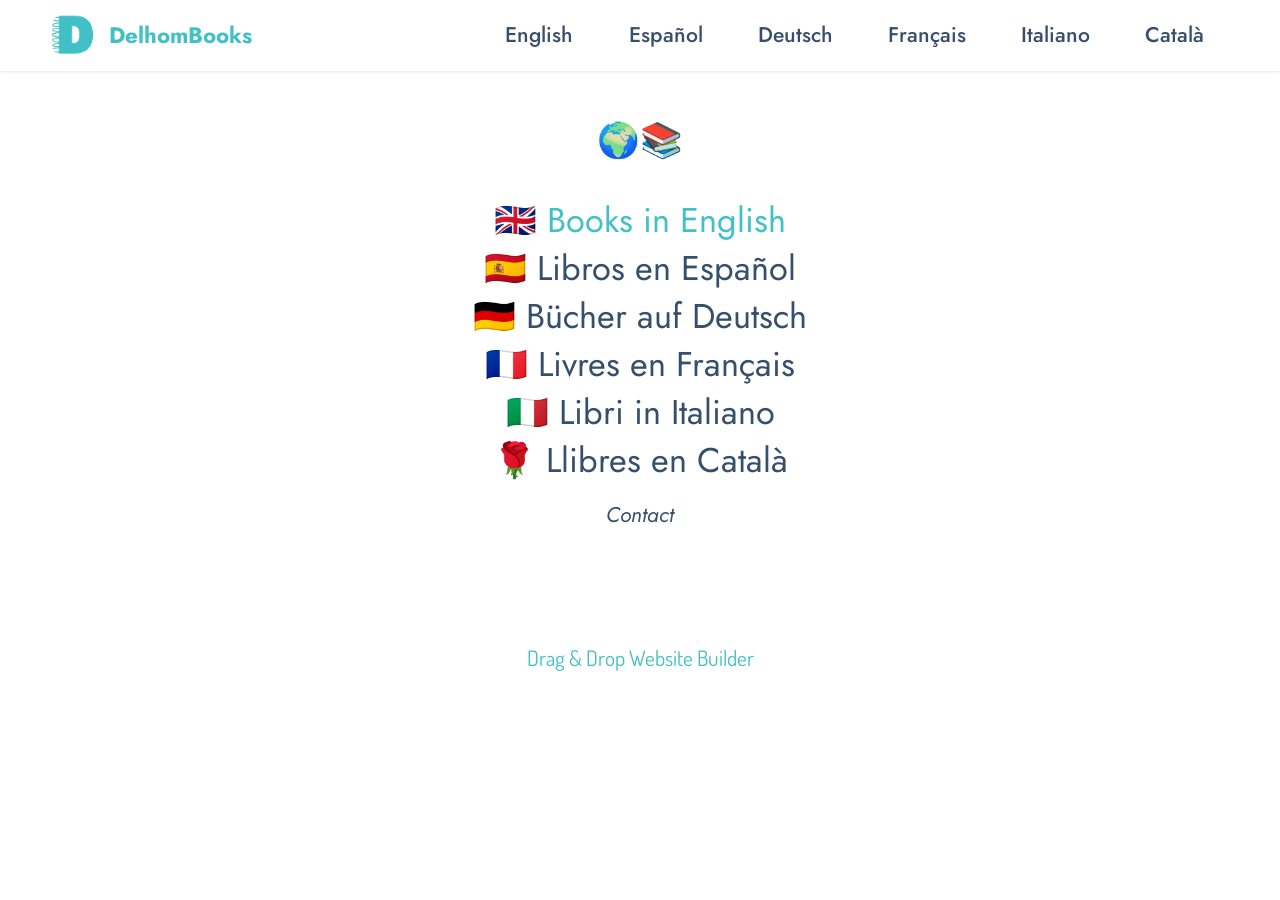
==== commit a50bceed: "update" ====
--- a/index.html
+++ b/index.html
@@ -13,7 +13,6 @@
   <title>Home</title>
   <link rel="stylesheet" href="assets/web/assets/mobirise-icons2/mobirise2.css">
   <link rel="stylesheet" href="assets/bootstrap/css/bootstrap.min.css">
-  <link rel="stylesheet" href="assets/parallax/jarallax.css">
   <link rel="stylesheet" href="assets/dropdown/css/style.css">
   <link rel="stylesheet" href="assets/socicon/css/styles.css">
   <link rel="stylesheet" href="assets/theme/css/style.css">
@@ -21,13 +20,19 @@
   <noscript><link rel="stylesheet" href="https://fonts.googleapis.com/css?family=Jost:100,200,300,400,500,600,700,800,900,100i,200i,300i,400i,500i,600i,700i,800i,900i&display=swap"></noscript>
   <link rel="preload" href="https://fonts.googleapis.com/css?family=Dosis:200,300,400,500,600,700,800&display=swap" as="style" onload="this.onload=null;this.rel='stylesheet'">
   <noscript><link rel="stylesheet" href="https://fonts.googleapis.com/css?family=Dosis:200,300,400,500,600,700,800&display=swap"></noscript>
-  <link rel="preload" as="style" href="assets/mobirise/css/mbr-additional.css?v=QRx5nI"><link rel="stylesheet" href="assets/mobirise/css/mbr-additional.css?v=QRx5nI" type="text/css">
+  <link rel="preload" as="style" href="assets/mobirise/css/mbr-additional.css?v=8eMhuO"><link rel="stylesheet" href="assets/mobirise/css/mbr-additional.css?v=8eMhuO" type="text/css">
 
   
   
   
 </head>
 <body>
+
+<!-- Analytics -->
+<script src="https://cdn.counter.dev/script.js" data-id="f0174409-9f93-45ff-89e4-c6c70f216ab6" data-utcoffset="2"></script>
+<!-- /Analytics -->
+
+
   
   <section data-bs-version="5.1" class="menu menu1 cid-vgSPbWqoaC" once="menu" id="menu1-m">
     
@@ -51,10 +56,10 @@
                 </div>
             </button>
             <div class="collapse navbar-collapse" id="navbarSupportedContent">
-                <ul class="navbar-nav nav-dropdown nav-right" data-app-modern-menu="true"><li class="nav-item"><a class="nav-link link text-secondary text-primary display-4" href="page1.html">English</a></li>
-                    <li class="nav-item"><a class="nav-link link text-secondary text-primary display-4" href="espanol.html">Español</a></li>
-                    <li class="nav-item"><a class="nav-link link text-secondary display-4" href="https://mobiri.se">Doitsche</a>
-                    </li><li class="nav-item"><a class="nav-link link text-secondary display-4" href="https://mobiri.se">Français</a></li><li class="nav-item"><a class="nav-link link text-secondary display-4" href="https://mobiri.se">Italiano</a></li><li class="nav-item"><a class="nav-link link text-secondary display-4" href="https://mobiri.se">Català</a></li></ul>
+                <ul class="navbar-nav nav-dropdown nav-right" data-app-modern-menu="true"><li class="nav-item"><a class="nav-link link text-secondary text-primary display-4" href="english.html">English</a></li>
+                    <li class="nav-item"><a class="nav-link link text-secondary text-primary display-4" href="index.html">Español</a></li>
+                    <li class="nav-item"><a class="nav-link link text-secondary text-primary display-4" href="index.html">Deutsch</a>
+                    </li><li class="nav-item"><a class="nav-link link text-secondary text-primary display-4" href="index.html">Français</a></li><li class="nav-item"><a class="nav-link link text-secondary text-primary display-4" href="index.html">Italiano</a></li><li class="nav-item"><a class="nav-link link text-secondary text-primary display-4" href="index.html">Català</a></li></ul>
                 
                 
             </div>
@@ -62,625 +67,7 @@
     </nav>
 </section>
 
-<section data-bs-version="5.1" class="content4 cid-vhmhWxkLnl" id="content4-1v">
-    
-
-    
-    
-    <div class="container">
-        <div class="row justify-content-center">
-            <div class="title col-md-12 col-lg-10">
-                <h3 class="mbr-section-title mbr-fonts-style align-center mb-4 display-2">
-                    <strong>Books in English</strong></h3>
-                <h4 class="mbr-section-subtitle align-center mbr-fonts-style mb-4 display-5">📖 Lectura<div>☕️ Este</div><div>🎬 Películas</div><div>📺 Series TV</div><div>🥰😜 Para Dos</div><div>🇯🇵 Manga y Anime</div><div>🗣 Idiomas</div><div>🔍 MicroDiarios</div><div>✈️ Viajes</div></h4>
-                <div class="mbr-section-btn align-center">
-                    <a class="btn btn-primary display-4" href="https://mobiri.se">LEARN MORE</a>
-                    <a class="btn btn-primary-outline display-4" href="https://mobiri.se">LIVE DEMO</a>
-                </div>
-            </div>
-        </div>
-    </div>
-</section>
-
-<section data-bs-version="5.1" class="slider3 mbr-embla cid-vhmitjotd2" id="slider3-1x">
-    
-
-    
-    
-    <div class="position-relative text-center">
-        <div class="col-12">
-            <h3 class="mbr-section-title mbr-fonts-style align-center mb-4 display-2">
-                <strong>Our team</strong>
-            </h3>
-            
-        </div>
-        <div class="embla" data-skip-snaps="true" data-align="center" data-contain-scroll="trimSnaps" data-auto-play-interval="5" data-draggable="true">
-            <div class="embla__viewport container-fluid">
-                <div class="embla__container">
-                    <div class="embla__slide slider-image item" style="margin-left: 1rem; margin-right: 1rem;">
-                        <div class="card-wrap">
-                            <div class="item-wrapper position-relative">
-                                <div class="image-wrap">
-                                    <img src="assets/images/team1.webp" alt="Mobirise Website Builder">
-                                </div>
-                            </div>
-                            <div class="content-wrap">
-                                <h5 class="mbr-section-title card-title mbr-fonts-style align-center m-0 display-5">
-                                    <strong>John Smith</strong>
-                                </h5>
-                                <h6 class="mbr-role mbr-fonts-style align-center mb-3 display-4">
-                                    <strong>Programmer</strong>
-                                </h6>
-                                <p class="card-text mbr-fonts-style align-center display-7">
-                                    No special actions required, all sites you make with Mobirise are mobile-friendly.
-                                </p>
-                                <div class="social-row display-7">
-                                    <div class="soc-item">
-                                        <a href="https://www.facebook.com/Mobirise/" target="_blank">
-                                            <span class="mbr-iconfont socicon socicon-facebook"></span>
-                                        </a>
-                                    </div>
-                                    <div class="soc-item">
-                                        <a href="https://twitter.com/mobirise" target="_blank">
-                                            <span class="mbr-iconfont socicon socicon-twitter"></span>
-                                        </a>
-                                    </div>
-                                    <div class="soc-item">
-                                        <a href="https://instagram.com/mobirise" target="_blank">
-                                            <span class="mbr-iconfont socicon socicon-instagram"></span>
-                                        </a>
-                                    </div>
-                                    
-                                    
-                                </div>
-                                
-                            </div>
-                        </div>
-                    </div>
-                    <div class="embla__slide slider-image item" style="margin-left: 1rem; margin-right: 1rem;">
-                        <div class="card-wrap">
-                            <div class="item-wrapper position-relative">
-                                <div class="image-wrap">
-                                    <img src="assets/images/team2.webp" alt="Mobirise Website Builder">
-                                </div>
-                            </div>
-                            <div class="content-wrap">
-                                <h5 class="mbr-section-title card-title mbr-fonts-style align-center m-0 display-5">
-                                    <strong>Sarah Palmer</strong>
-                                </h5>
-                                <h6 class="mbr-role mbr-fonts-style align-center mb-3 display-4">
-                                    <strong>Manager</strong>
-                                </h6>
-                                <p class="card-text mbr-fonts-style align-center display-7">
-                                    Use Mobirise website building software to create multiple sites for your clients.
-                                </p>
-                                <div class="social-row display-7">
-                                    <div class="soc-item">
-                                        <a href="https://www.facebook.com/Mobirise/" target="_blank">
-                                            <span class="mbr-iconfont socicon socicon-facebook"></span>
-                                        </a>
-                                    </div>
-                                    <div class="soc-item">
-                                        <a href="https://twitter.com/mobirise" target="_blank">
-                                            <span class="mbr-iconfont socicon socicon-twitter"></span>
-                                        </a>
-                                    </div>
-                                    <div class="soc-item">
-                                        <a href="https://instagram.com/mobirise" target="_blank">
-                                            <span class="mbr-iconfont socicon socicon-instagram"></span>
-                                        </a>
-                                    </div>
-                                    
-                                    
-                                </div>
-                                
-                            </div>
-                        </div>
-                    </div>
-                    <div class="embla__slide slider-image item" style="margin-left: 1rem; margin-right: 1rem;">
-                        <div class="card-wrap">
-                            <div class="item-wrapper position-relative">
-                                <div class="image-wrap">
-                                    <img src="assets/images/team3.webp" alt="Mobirise Website Builder">
-                                </div>
-                            </div>
-                            <div class="content-wrap">
-                                <h5 class="mbr-section-title card-title mbr-fonts-style align-center m-0 display-5">
-                                    <strong>Jessica Swift</strong>
-                                </h5>
-                                <h6 class="mbr-role mbr-fonts-style align-center mb-3 display-4">
-                                    <strong>Analyst</strong>
-                                </h6>
-                                <p class="card-text mbr-fonts-style align-center display-7">
-                                    Create multiple pages. Don't forget to set links to your pages after creating them.
-                                </p>
-                                <div class="social-row display-7">
-                                    <div class="soc-item">
-                                        <a href="https://www.facebook.com/Mobirise/" target="_blank">
-                                            <span class="mbr-iconfont socicon socicon-facebook"></span>
-                                        </a>
-                                    </div>
-                                    <div class="soc-item">
-                                        <a href="https://twitter.com/mobirise" target="_blank">
-                                            <span class="mbr-iconfont socicon socicon-twitter"></span>
-                                        </a>
-                                    </div>
-                                    <div class="soc-item">
-                                        <a href="https://instagram.com/mobirise" target="_blank">
-                                            <span class="mbr-iconfont socicon socicon-instagram"></span>
-                                        </a>
-                                    </div>
-                                    
-                                    
-                                </div>
-                                
-                            </div>
-                        </div>
-                    </div>
-                    <div class="embla__slide slider-image item" style="margin-left: 1rem; margin-right: 1rem;">
-                        <div class="card-wrap">
-                            <div class="item-wrapper position-relative">
-                                <div class="image-wrap">
-                                    <img src="assets/images/team4.webp" alt="Mobirise Website Builder">
-                                </div>
-                            </div>
-                            <div class="content-wrap">
-                                <h5 class="mbr-section-title card-title mbr-fonts-style align-center m-0 display-5">
-                                    <strong>Sarah Taylor</strong>
-                                </h5>
-                                <h6 class="mbr-role mbr-fonts-style align-center mb-3 display-4">
-                                    <strong>Analyst</strong>
-                                </h6>
-                                <p class="card-text mbr-fonts-style align-center display-7">
-                                    Create multiple pages. Don't forget to set links to your pages after creating them.
-                                </p>
-                                <div class="social-row display-7">
-                                    <div class="soc-item">
-                                        <a href="https://www.facebook.com/Mobirise/" target="_blank">
-                                            <span class="mbr-iconfont socicon socicon-facebook"></span>
-                                        </a>
-                                    </div>
-                                    <div class="soc-item">
-                                        <a href="https://twitter.com/mobirise" target="_blank">
-                                            <span class="mbr-iconfont socicon socicon-twitter"></span>
-                                        </a>
-                                    </div>
-                                    <div class="soc-item">
-                                        <a href="https://instagram.com/mobirise" target="_blank">
-                                            <span class="mbr-iconfont socicon socicon-instagram"></span>
-                                        </a>
-                                    </div>
-                                    
-                                    
-                                </div>
-                                
-                            </div>
-                        </div>
-                    </div>
-                </div>
-            </div>
-            <button class="embla__button embla__button--prev">
-                <span class="mobi-mbri mobi-mbri-arrow-prev mbr-iconfont" aria-hidden="true"></span>
-                <span class="sr-only visually-hidden visually-hidden">Previous</span>
-            </button>
-            <button class="embla__button embla__button--next">
-                <span class="mobi-mbri mobi-mbri-arrow-next mbr-iconfont" aria-hidden="true"></span>
-                <span class="sr-only visually-hidden visually-hidden">Next</span>
-            </button>
-        </div>
-    </div>
-</section>
-
-<section data-bs-version="5.1" class="slider4 mbr-embla cid-vhmiud1m17" id="slider4-1y">
-    
-    
-    <div class="position-relative text-center">
-        <div class="mbr-section-head">
-            <h4 class="mbr-section-title mbr-fonts-style align-center mb-0 display-2">
-                <strong>Features</strong></h4>
-            
-        </div>
-        <div class="embla mt-4" data-skip-snaps="true" data-align="center" data-contain-scroll="trimSnaps" data-auto-play-interval="5" data-draggable="true">
-            <div class="embla__viewport container-fluid">
-                <div class="embla__container">
-                    <div class="embla__slide slider-image item" style="margin-left: 1rem; margin-right: 1rem;">
-                        <div class="slide-content">
-                            <div class="item-wrapper">
-                                <div class="item-img">
-                                    <img src="assets/images/features1.webp" alt="Mobirise Website Builder">
-                                </div>
-                            </div>
-                            <div class="item-content">
-                                <h5 class="item-title mbr-fonts-style display-7"><strong>No Coding</strong></h5>
-                                
-                                <p class="mbr-text mbr-fonts-style mt-3 display-7">Mobirise is an easy website builder. Just
-                                    drop site elements to your page, add content and style it to look the way you like.</p>
-                            </div>
-                            <div class="mbr-section-btn item-footer mt-2"><a href="" class="btn btn-primary item-btn display-7" target="_blank">Learn More
-                                    &gt;</a></div>
-                        </div>
-                    </div>
-                    <div class="embla__slide slider-image item" style="margin-left: 1rem; margin-right: 1rem;">
-                        <div class="slide-content">
-                            <div class="item-wrapper">
-                                <div class="item-img">
-                                    <img src="assets/images/features2.webp" alt="Mobirise Website Builder">
-                                </div>
-                            </div>
-                            <div class="item-content">
-                                <h5 class="item-title mbr-fonts-style display-7"><strong>Mobile Friendly</strong></h5>
-                                
-                                <p class="mbr-text mbr-fonts-style mt-3 display-7">You don't have to code to create your own
-                                    site. Select one of available themes in the Mobirise Site Maker.</p>
-                            </div>
-                            <div class="mbr-section-btn item-footer mt-2"><a href="" class="btn btn-primary item-btn display-7" target="_blank">Learn More
-                                    &gt;</a></div>
-                        </div>
-                    </div>
-                    <div class="embla__slide slider-image item" style="margin-left: 1rem; margin-right: 1rem;">
-                        <div class="slide-content">
-                            <div class="item-wrapper">
-                                <div class="item-img">
-                                    <img src="assets/images/features3.webp" alt="Mobirise Website Builder">
-                                </div>
-                            </div>
-                            <div class="item-content">
-                                <h5 class="item-title mbr-fonts-style display-7"><strong>Unique Styles</strong></h5>
-                                
-                                <p class="mbr-text mbr-fonts-style mt-3 display-7">Select the theme that suits you. Each theme
-                                    in the Mobirise Website Software contains a set of unique blocks.<br></p>
-                            </div>
-                            <div class="mbr-section-btn item-footer mt-2"><a href="" class="btn btn-primary item-btn display-7" target="_blank">Learn More
-                                    &gt;</a></div>
-                        </div>
-                    </div>
-                    <div class="embla__slide slider-image item" style="margin-left: 1rem; margin-right: 1rem;">
-                        <div class="slide-content">
-                            <div class="item-wrapper">
-                                <div class="item-img">
-                                    <img src="assets/images/features4.webp" alt="Mobirise Website Builder">
-                                </div>
-                            </div>
-                            <div class="item-content">
-                                <h5 class="item-title mbr-fonts-style display-7"><strong>Unique Styles</strong></h5>
-                                
-                                <p class="mbr-text mbr-fonts-style mt-3 display-7">Select the theme that suits you. Each theme
-                                    in the Mobirise Website Software contains a set of unique blocks.<br></p>
-                            </div>
-                            <div class="mbr-section-btn item-footer mt-2"><a href="" class="btn btn-primary item-btn display-7" target="_blank">Learn More
-                                    &gt;</a></div>
-                        </div>
-                    </div>
-                </div>
-            </div>
-            <button class="embla__button embla__button--prev">
-                <span class="mobi-mbri mobi-mbri-arrow-prev mbr-iconfont" aria-hidden="true"></span>
-                <span class="sr-only visually-hidden visually-hidden">Previous</span>
-            </button>
-            <button class="embla__button embla__button--next">
-                <span class="mobi-mbri mobi-mbri-arrow-next mbr-iconfont" aria-hidden="true"></span>
-                <span class="sr-only visually-hidden visually-hidden">Next</span>
-            </button>
-        </div>
-    </div>
-</section>
-
-<section data-bs-version="5.1" class="slider5 mbr-embla cid-vhmivclOYB" id="slider5-1z">
-    
-    <div class="mbr-overlay"></div>
-    <div class="position-relative">
-        <div class="mbr-section-head">
-            <h4 class="mbr-section-title mbr-fonts-style align-center mb-0 display-2">
-                <strong>Services</strong></h4>
-            
-        </div>
-        <div class="embla mt-4" data-skip-snaps="true" data-align="center" data-contain-scroll="trimSnaps" data-auto-play-interval="5" data-draggable="true">
-            <div class="embla__viewport container-fluid">
-                <div class="embla__container">
-                    <div class="embla__slide slider-image item" style="margin-left: 1rem; margin-right: 1rem;">
-                        <div class="slide-content">
-                            <div class="item-img">
-                                <div class="item-wrapper">
-                                    <img src="assets/images/product2.webp" alt="Mobirise Website Builder" title="">
-                                </div>
-                            </div>
-                            <div class="item-content">
-                                <h5 class="item-title mbr-fonts-style display-5"><strong>Design</strong></h5>
-                                <h6 class="item-subtitle mbr-fonts-style mt-1 display-7">Website Design</h6>
-                                <p class="mbr-text mbr-fonts-style mt-3 display-7">Mobirise is an easy website builder. Just
-                                    drop site elements to your page, add content and style it to look the way you like.</p>
-                            </div>
-                            <div class="mbr-section-btn item-footer mt-2"><a href="" class="btn item-btn btn-black display-7" target="_blank">Start Now
-                                    &gt;</a></div>
-                        </div>
-                    </div>
-                    <div class="embla__slide slider-image item" style="margin-left: 1rem; margin-right: 1rem;">
-                        <div class="slide-content">
-                            <div class="item-img">
-                                <div class="item-wrapper">
-                                    <img src="assets/images/product3.webp" alt="Mobirise Website Builder" title="">
-                                </div>
-                            </div>
-                            <div class="item-content">
-                                <h5 class="item-title mbr-fonts-style display-5"><strong>Programming</strong></h5>
-                                <h6 class="item-subtitle mbr-fonts-style mt-1 display-7">
-                                    HTML/CSS Coding</h6>
-                                <p class="mbr-text mbr-fonts-style mt-3 display-7">You don't have to code to create your own
-                                    site. Select one of available themes in the Mobirise Site Maker.</p>
-                            </div>
-                            <div class="mbr-section-btn item-footer mt-2"><a href="" class="btn item-btn btn-black display-7" target="_blank">Start Now
-                                    &gt;</a></div>
-                        </div>
-                    </div>
-                    <div class="embla__slide slider-image item" style="margin-left: 1rem; margin-right: 1rem;">
-                        <div class="slide-content">
-                            <div class="item-img">
-                                <div class="item-wrapper">
-                                    <img src="assets/images/product1.webp" alt="Mobirise Website Builder" title="">
-                                </div>
-                            </div>
-                            <div class="item-content">
-                                <h5 class="item-title mbr-fonts-style display-5"><strong>Branding</strong></h5>
-                                <h6 class="item-subtitle mbr-fonts-style mt-1 display-7">Creating Your Brand</h6>
-                                <p class="mbr-text mbr-fonts-style mt-3 display-7">Select the theme that suits you. Each theme
-                                    in the Mobirise Website Software contains a set of unique blocks.<br></p>
-                            </div>
-                            <div class="mbr-section-btn item-footer mt-2"><a href="" class="btn item-btn btn-black display-7" target="_blank">Start Now
-                                    &gt;</a></div>
-                        </div>
-                    </div>
-                    <div class="embla__slide slider-image item" style="margin-left: 1rem; margin-right: 1rem;">
-                        <div class="slide-content">
-                            <div class="item-img">
-                                <div class="item-wrapper">
-                                    <img src="assets/images/product4.webp" alt="Mobirise Website Builder" title="">
-                                </div>
-                            </div>
-                            <div class="item-content">
-                                <h5 class="item-title mbr-fonts-style display-5"><strong>Branding</strong></h5>
-                                <h6 class="item-subtitle mbr-fonts-style mt-1 display-7">Creating Your Brand</h6>
-                                <p class="mbr-text mbr-fonts-style mt-3 display-7">Select the theme that suits you. Each theme
-                                    in the Mobirise Website Software contains a set of unique blocks.<br></p>
-                            </div>
-                            <div class="mbr-section-btn item-footer mt-2"><a href="" class="btn item-btn btn-black display-7" target="_blank">Start Now
-                                    &gt;</a></div>
-                        </div>
-                    </div>
-                </div>
-            </div>
-            <button class="embla__button embla__button--prev">
-                <span class="mobi-mbri mobi-mbri-arrow-prev mbr-iconfont" aria-hidden="true"></span>
-                <span class="sr-only visually-hidden visually-hidden">Previous</span>
-            </button>
-            <button class="embla__button embla__button--next">
-                <span class="mobi-mbri mobi-mbri-arrow-next mbr-iconfont" aria-hidden="true"></span>
-                <span class="sr-only visually-hidden visually-hidden">Next</span>
-            </button>
-        </div>
-    </div>
-</section>
-
-<section data-bs-version="5.1" class="slider6 mbr-embla cid-vhmivSYpyx" id="slider6-20">
-    
-    
-    <div class="position-relative">
-        <div class="mbr-section-head">
-            <h4 class="mbr-section-title mbr-fonts-style align-center mb-0 display-2"><strong>Our News</strong></h4>
-            <h5 class="mbr-section-subtitle mbr-fonts-style align-center mb-0 mt-2 display-5">Read the latest news about Mobirise</h5>
-        </div>
-        <div class="embla mt-4" data-skip-snaps="true" data-align="center" data-contain-scroll="trimSnaps" data-auto-play-interval="5" data-draggable="true">
-            <div class="embla__viewport container-fluid">
-                <div class="embla__container">
-                    <div class="embla__slide slider-image item" style="margin-left: 1rem; margin-right: 1rem;">
-                        <div class="slide-content">
-                            <div class="item-wrapper">
-                                <div class="item-img">
-                                    <img src="assets/images/product5.webp" alt="Mobirise Website Builder" title="">
-                                </div>
-                            </div>
-                            <div class="item-content">
-                                <h5 class="item-title mbr-fonts-style display-4"><em>Jan 10, 2025</em></h5>
-                                <h6 class="item-subtitle mbr-fonts-style mt-1 display-7"><strong>Easy and Simple</strong></h6>
-                                <p class="mbr-text mbr-fonts-style mt-3 display-7">Mobirise Page Maker is a free and simple
-                                    website builder - just drop site blocks to your page, add content and style it!</p>
-                            </div>
-                            <div class="mbr-section-btn item-footer mt-2"><a href="" class="btn item-btn btn-primary-outline display-7" target="_blank">Read More &gt;</a></div>
-                        </div>
-                    </div>
-                    <div class="embla__slide slider-image item" style="margin-left: 1rem; margin-right: 1rem;">
-                        <div class="slide-content">
-                            <div class="item-wrapper">
-                                <div class="item-img">
-                                    <img src="assets/images/product4.webp" alt="Mobirise Website Builder" title="">
-                                </div>
-                            </div>
-                            <div class="item-content">
-                                <h5 class="item-title mbr-fonts-style display-4"><em>Jan 09, 2025</em></h5>
-                                <h6 class="item-subtitle mbr-fonts-style mt-1 display-7"><strong>Automagically Mobile</strong>
-                                </h6>
-                                <p class="mbr-text mbr-fonts-style mt-3 display-7">Mobirise Site Creator offers a huge
-                                    collection of 3500+ site blocks, templates and themes with thousands flexible options. <br>
-                                </p>
-                            </div>
-                            <div class="mbr-section-btn item-footer mt-2"><a href="" class="btn item-btn btn-primary-outline display-7" target="_blank">Read More &gt;</a></div>
-                        </div>
-                    </div>
-                    <div class="embla__slide slider-image item" style="margin-left: 1rem; margin-right: 1rem;">
-                        <div class="slide-content">
-                            <div class="item-wrapper">
-                                <div class="item-img">
-                                    <img src="assets/images/product3.webp" alt="Mobirise Website Builder" title="">
-                                </div>
-                            </div>
-                            <div class="item-content">
-                                <h5 class="item-title mbr-fonts-style display-4"><em>Jan 08, 2025</em></h5>
-                                <h6 class="item-subtitle mbr-fonts-style mt-1 display-7"><strong>Boost Your Ranking</strong></h6>
-                                <p class="mbr-text mbr-fonts-style mt-3 display-7">Mobirise Page Maker is a free and simple
-                                    website builder - just drop site blocks to your page, add content and style it!</p>
-                            </div>
-                            <div class="mbr-section-btn item-footer mt-2"><a href="" class="btn item-btn btn-primary-outline display-7" target="_blank">Read More &gt;</a></div>
-                        </div>
-                    </div>
-                    <div class="embla__slide slider-image item" style="margin-left: 1rem; margin-right: 1rem;">
-                        <div class="slide-content">
-                            <div class="item-wrapper">
-                                <div class="item-img">
-                                    <img src="assets/images/product4.webp" alt="Mobirise Website Builder" title="">
-                                </div>
-                            </div>
-                            <div class="item-content">
-                                <h5 class="item-title mbr-fonts-style display-4"><em>Jan 08, 2025</em></h5>
-                                <h6 class="item-subtitle mbr-fonts-style mt-1 display-7"><strong>Boost Your Ranking</strong></h6>
-                                <p class="mbr-text mbr-fonts-style mt-3 display-7">Mobirise Page Maker is a free and simple
-                                    website builder - just drop site blocks to your page, add content and style it!</p>
-                            </div>
-                            <div class="mbr-section-btn item-footer mt-2"><a href="" class="btn item-btn btn-primary-outline display-7" target="_blank">Read More &gt;</a></div>
-                        </div>
-                    </div>
-                </div>
-            </div>
-            <button class="embla__button embla__button--prev">
-                <span class="mobi-mbri mobi-mbri-arrow-prev mbr-iconfont" aria-hidden="true"></span>
-                <span class="sr-only visually-hidden visually-hidden">Previous</span>
-            </button>
-            <button class="embla__button embla__button--next">
-                <span class="mobi-mbri mobi-mbri-arrow-next mbr-iconfont" aria-hidden="true"></span>
-                <span class="sr-only visually-hidden visually-hidden">Next</span>
-            </button>
-        </div>
-    </div>
-</section>
-
-<section data-bs-version="5.1" class="content4 cid-vgSSkspAVM mbr-parallax-background" id="content4-r">
-    
-
-    
-    
-    <div class="container">
-        <div class="row justify-content-center">
-            <div class="title col-md-12 col-lg-10">
-                <h2 class="mbr-section-title mbr-fonts-style align-center mb-4 display-1">
-                    <strong>Books in English</strong></h2>
-                
-                
-            </div>
-        </div>
-    </div>
-</section>
-
-<section data-bs-version="5.1" class="features034 cid-vhmdZKW4mu" id="features034-1k">	
-    
-
-	
-	
-	<div class="container">
-		<div class="row justify-content-center">
-			<div class="col-12 content-head">
-				
-			</div>
-		</div>
-		<div class="row">
-			<div class="item features-without-image col-12 col-lg-6 active">
-				<div class="item-wrapper">
-					<div class="iconfont-wrapper">
-						<span class="mbr-iconfont mobi-mbri-camera mobi-mbri" style=""></span>
-					</div>
-					<div class="card-box">
-						<h4 class="card-title mbr-fonts-style mb-0 web">Lectura</h4>
-						
-					</div>
-				</div>
-			</div>
-			<div class="item features-without-image col-12 col-lg-6">
-				<div class="item-wrapper">
-					<div class="iconfont-wrapper">
-						<span class="mbr-iconfont mobi-mbri-smile-face mobi-mbri"></span>
-					</div>
-					<div class="card-box">
-						<h4 class="card-title mbr-fonts-style mb-0 display-7">Join our vibrant, cool community today.</h4>
-						
-					</div>
-				</div>
-			</div>
-		</div>
-	</div>
-</section>
-
-<section data-bs-version="5.1" class="features15 cid-vhmfZBKWgv" id="features15-1q">
-
-    
-
-    
-    
-    <div class="container">
-        <div class="row justify-content-center">
-            <div class="item features-without-image mb-5 col-12 col-md-6">
-                <div class="item-wrapper">
-                    <span class="mbr-iconfont mobi-mbri-protect mobi-mbri m-auto"></span>
-                    <div class="card-box">
-                        <h4 class="card-title mbr-fonts-style mb-2 display-7"><strong>Optimized Images</strong></h4>
-                        
-                    </div>
-                </div>
-            </div><div class="item features-without-image mb-5 col-12 col-md-6">
-                <div class="item-wrapper">
-                    <span class="mbr-iconfont mobi-mbri-protect mobi-mbri m-auto"></span>
-                    <div class="card-box">
-                        <h4 class="card-title mbr-fonts-style mb-2 display-7"><strong>Optimized Images</strong></h4>
-                        
-                    </div>
-                </div>
-            </div>
-            <div class="item features-without-image mb-5 col-12 col-md-6">
-                <div class="item-wrapper">
-                    <span class="mbr-iconfont m-auto mobi-mbri-website-theme-2 mobi-mbri"></span>
-                    <div class="card-box">
-                        <h4 class="card-title mbr-fonts-style mb-2 display-7"><strong>Style Changer</strong></h4>
-                        
-                    </div>
-                </div>
-            </div><div class="item features-without-image mb-5 col-12 col-md-6">
-                <div class="item-wrapper">
-                    <span class="mbr-iconfont m-auto mobi-mbri-website-theme-2 mobi-mbri"></span>
-                    <div class="card-box">
-                        <h4 class="card-title mbr-fonts-style mb-2 display-7"><strong>Style Changer</strong></h4>
-                        
-                    </div>
-                </div>
-            </div>
-            <div class="item features-without-image mb-5 col-12 col-md-6">
-                <div class="item-wrapper">
-                    <span class="mbr-iconfont m-auto mobi-mbri-features mobi-mbri"></span>
-                    <div class="card-box">
-                        <h4 class="card-title mbr-fonts-style mb-2 display-7">
-                            <strong>Extensions</strong>
-                        </h4>
-                        
-                    </div>
-                </div>
-            </div>
-        </div>
-    </div>
-</section>
-
-<section data-bs-version="5.1" class="content8 cid-vhmhILaeK9" id="content8-1u">
-    
-    <div class="container">
-        <div class="row justify-content-center">
-            <div class="counter-container col-md-12 col-lg-10">
-                
-                <div class="mbr-text mbr-fonts-style display-7">
-                    <ul>
-                        <li><strong style="font-size: calc(1.14rem + 0.26 * ((100vw - 62rem) / 25));">📖 Lectura</strong></li><li><strong style="font-size: calc(1.14rem + 0.26 * ((100vw - 62rem) / 25));">☕️ Este</strong></li><li><strong style="font-size: calc(1.14rem + 0.26 * ((100vw - 62rem) / 25));">🎬 Películas</strong></li><li><strong style="font-size: calc(1.14rem + 0.26 * ((100vw - 62rem) / 25));">📺 Series TV</strong></li><li><strong style="font-size: calc(1.14rem + 0.26 * ((100vw - 62rem) / 25));">🥰😜 Para Dos</strong></li><li><strong style="font-size: calc(1.14rem + 0.26 * ((100vw - 62rem) / 25));">🇯🇵 Manga y Anime</strong></li><li><strong style="font-size: calc(1.14rem + 0.26 * ((100vw - 62rem) / 25));">🗣 Idiomas</strong></li><li><strong style="font-size: calc(1.14rem + 0.26 * ((100vw - 62rem) / 25));">🔍 MicroDiarios</strong></li><li><strong style="font-size: calc(1.14rem + 0.26 * ((100vw - 62rem) / 25));">✈️ ViajesMobile Friendly. </strong><span style="font-size: calc(1.14rem + 0.26 * ((100vw - 62rem) / 25));">All sites you create with the Mobirise web builder are mobile-friendly natively. No special actions required. </span><a href="https://mobiri.se/" style="font-size: calc(1.14rem + 0.26 * ((100vw - 62rem) / 25));">Try it now!</a><br></li>
-                        <li><strong>Unique Styles. </strong>Select the theme that suits you. Each theme in the Mobirise site builder contains a set of unique blocks. <a href="https://mobiri.se/">Try it now!</a></li>
-                    </ul>
-                </div>
-            </div>
-        </div>
-    </div>
-</section>
-
-<section data-bs-version="5.1" class="features18 cid-vhmg20TkUa" id="features18-1r">
+<section data-bs-version="5.1" class="features18 cid-vhSX1oi29n" id="features18-3t">
 
     
 
@@ -689,130 +76,19 @@
     <div class="container">
         <div class="mbr-section-head">
             <div class="col-12">
-                <h4 class="mbr-section-title mbr-fonts-style align-center mb-0 display-2">
-                    <strong>Features</strong>
-                </h4>
                 
+                <h5 class="mbr-section-subtitle mbr-fonts-style align-center mb-0 mt-2 display-5">🌍📚</h5>
             </div>
         </div>
         <div class="row mt-4">
-            <div class="item features-without-image mb-3 col-12 col-md-6">
+            <div class="item features-without-image mb-3 col-12 col-md-12 active">
                 <div class="item-wrapper mb-4">
                     <div class="card-box align-left">
                         
-                        <p class="mbr-text mbr-fonts-style mb-3 display-7">📖  Lectura<br>☕️  Este <br>🎬  Películas<br>📺  Series TV<br>🥰😜  Para Dos<br>🇯🇵  Manga y Anime<br>🗣  Idiomas<br>🔍  MicroDiarios<br>✈️  Viajes</p>
+                        <p class="mbr-text mbr-fonts-style mb-3 display-5"><a href="english.html" class="text-primary">🇬🇧 Books in English</a><br>🇪🇸 Libros en Español<br>🇩🇪 Bücher auf Deutsch<br>🇫🇷 Livres en Français<br>🇮🇹 Libri in Italiano<br>🌹 Llibres en Català<br></p>
                         <div class="link-wrap">
-                            <h6 class="link mbr-fonts-style align-left display-4">
-                                <a class="text-primary" href="#">Learn more &gt;</a>
-                            </h6>
+                            <h6 class="link mbr-fonts-style align-left display-4"><em>Contact</em></h6>
                         </div>
-                    </div>
-                </div>
-            </div>
-            <div class="item features-without-image mb-3 col-12 col-md-6">
-                <div class="item-wrapper mb-4">
-                    <div class="card-box align-left">
-                        
-                        <p class="mbr-text mbr-fonts-style mb-3 display-7">
-                            All sites you create with the Mobirise web builder are mobile-friendly natively. No special
-                            actions required.</p>
-                        <div class="link-wrap">
-                            <h6 class="link mbr-fonts-style align-left display-4">
-                                <a class="text-primary" href="#">Learn more &gt;</a>
-                            </h6>
-                        </div>
-                    </div>
-                </div>
-            </div>
-            <div class="item features-without-image mb-3 col-12 col-md-6">
-                <div class="item-wrapper mb-4">
-                    <div class="card-box align-left">
-                        
-                        <p class="mbr-text mbr-fonts-style mb-3 display-7">
-                            Select the theme that suits you. Each theme in the Mobirise site builder contains a set of
-                            unique blocks.</p>
-                        <div class="link-wrap">
-                            <h6 class="link mbr-fonts-style align-left display-4">
-                                <a class="text-primary" href="#">Learn more &gt;</a>
-                            </h6>
-                        </div>
-                    </div>
-                </div>
-            </div>
-        </div>
-    </div>
-</section>
-
-<section data-bs-version="5.1" class="article12 cid-vhmfEheTtv" id="article12-1l">    
-    
-    <div class="container">
-        <div class="row justify-content-center">
-            <div class="col-md-12 col-lg-10">
-                <h3 class="mbr-section-title mbr-fonts-style mb-4 mt-0 display-2">
-                <strong>Framing time</strong>
-                </h3>
-                
-                <p class="mbr-text mbr-fonts-style display-7">
-                In a fleeting world, photographs are like tiny frames capturing life's essence. They freeze moments, preserving emotions and stories for eternity. Like artwork in frames, photos capture the ordinary and make it extraordinary. A smile, a glance, a sunset—they all become chapters in our personal narrative.
-                <br>
-                <br>📖  Lectura<br>☕️  Este <br>🎬  Películas<br>📺  Series TV<br>🥰😜  Para Dos<br>🇯🇵  Manga y Anime<br>🗣  Idiomas<br>🔍  MicroDiarios<br>✈️  Viajes<br>Photos as frames bridge generations. Family albums pass down traditions and legacies. Amid life's chaos, photos offer a pause, a chance to reflect and appreciate. They're the threads weaving our life's tapestry, reminding us of the beauty in the everyday.
-                </p>
-            </div>
-        </div>
-    </div>
-</section>
-
-<section data-bs-version="5.1" class="pricing2 cid-vgTklpC1KF" id="pricing2-y">
-    
-
-    
-    
-    <div class="container">
-        <div class="row justify-content-center">
-            <div class="col-12 col-md-6 align-center col-lg-6">
-                <div class="plan">
-                    <div class="plan-header">
-                        <h6 class="plan-title mbr-fonts-style mb-3 display-5">
-                            <strong>Monthly</strong>
-                        </h6>
-                        <div class="plan-price">
-                            <p class="price mbr-fonts-style m-0 display-1"><strong>$19</strong></p>
-                            <p class="price-term mbr-fonts-style mb-3 display-7"><strong>Per month</strong>
-                            </p>
-                        </div>
-                    </div>
-                    <div class="plan-body">
-                        <div class="plan-list mb-4">
-                            <ul class="list-group mbr-fonts-style list-group-flush display-7">
-                                <li class="list-group-item">📖 Lectura</li><li class="list-group-item">☕️ Este</li><li class="list-group-item">🎬 Películas</li><li class="list-group-item">📺 Series TV</li><li class="list-group-item">🥰😜 Para Dos</li><li class="list-group-item">🇯🇵 Manga y Anime</li><li class="list-group-item">🗣 Idiomas</li><li class="list-group-item">🔍 MicroDiarios</li><li class="list-group-item">✈️ Viajes</li>
-                            </ul>
-                        </div>
-                        
-                    </div>
-                </div>
-            </div>
-            <div class="col-12 col-md-6 align-center col-lg-6">
-                <div class="plan">
-                    <div class="plan-header">
-                        <h6 class="plan-title mbr-fonts-style mb-3 display-5">
-                            <strong>Yearly</strong>
-                        </h6>
-                        <div class="plan-price">
-                            <p class="price mbr-fonts-style m-0 display-1"><strong>$19</strong></p>
-                            <p class="price-term mbr-fonts-style mb-3 display-7"><strong>Per year</strong>
-                            </p>
-                        </div>
-                    </div>
-                    <div class="plan-body">
-                        <div class="plan-list mb-4">
-                            <ul class="list-group mbr-fonts-style list-group-flush display-7">
-                                <li class="list-group-item">Code Editor
-                                </li><li class="list-group-item">Mobirise Kit
-                                </li><li class="list-group-item">Form Builder
-                                </li><li class="list-group-item">Popup Builder</li>
-                            </ul>
-                        </div>
-                        
                     </div>
                 </div>
             </div>
@@ -820,785 +96,7 @@
             
         </div>
     </div>
-</section>
-
-<section data-bs-version="5.1" class="content14 cid-vhmgRqPIab" id="content14-1s">
-    
-
-    
-    
-    
-    <div class="container">
-        <div class="row justify-content-center">
-            <div class="col-md-12 col-lg-10">
-                    <h3 class="mbr-section-title mbr-fonts-style mb-4 display-5">
-                        <strong>Frequently asked questions</strong>
-                    </h3>
-                <ul class="list mbr-fonts-style display-7">
-                    <li><strong>How to create more items in this list?</strong><br>Press <strong>Enter </strong>to create a new
-                        bullet. To
-                        create an answer for a question, press <strong>Shift+Enter</strong>.</li>
-                    <li><strong>Can I create sites for commerical projects?</strong><br>Yes, Mobirise is free for both
-                        non-profit
-                        and commercial sites.</li>
-                    <li><strong>How to install more extensions?</strong><br>Open the main menu in the app and find the
-                        Extensions
-                        tab. Click on it to open the Extensions list.</li>
-                    <li><strong>What is Mobirise Kit?
-                        </strong><br>Mobirise Kit is a service that provides the access to all current and new
-                        themes/extensions developed by Mobirise.</li>
-                    <li><strong>What is Code Editor?<br></strong>This extension allows editing the code of block in the
-                        app. Also,
-                        it's possible to add code to the head and body parts of pages.</li><li>📖 Lectura</li><li>☕️ Este</li><li>🎬 Películas</li><li>📺 Series TV</li><li>🥰😜 Para Dos</li><li>🇯🇵 Manga y Anime</li><li>🗣 Idiomas</li><li>🔍 MicroDiarios</li><li>✈️ Viajes</li>
-                </ul>
-            </div>
-        </div>
-    </div>
-</section>
-
-<section data-bs-version="5.1" class="testimonials2 cid-vgTkxwPvog" id="testimonials2-z">
-    
-    
-    
-    
-    <div class="container">
-        <h3 class="mbr-section-title mbr-fonts-style align-center mb-4 display-2">
-            <strong>Testimonials</strong>
-        </h3>
-        <div class="row justify-content-center">
-            <div class="item features-without-image mb-5 col-12 col-md-6">
-                <div class="item-wrapper">
-                    <p class="mbr-text mbr-fonts-style mb-4 display-7">Themes in the Mobirise website builder offer multiple blocks: intros, sliders, galleries, forms, articles, and so on. Start a project and click on the red plus buttons to see the blocks available for your theme.</p>
-                    <div class="d-flex mb-md-0 mb-4">
-                        <div class="image-wrapper">
-                            <img src="assets/images/team1.webp" alt="Mobirise Website Builder">
-                        </div>
-                        <div class="text-wrapper">
-                            <p class="name mbr-fonts-style mb-1 display-4">
-                                <strong>Martin Smith</strong>
-                            </p>
-                            <p class="position mbr-fonts-style display-4">
-                                <strong>Client</strong>
-                            </p>
-                        </div>
-                    </div>
-                </div>
-            </div>
-            <div class="item features-without-image mb-5 col-12 col-md-6">
-                <div class="item-wrapper">
-                    <p class="mbr-text mbr-fonts-style mb-4 display-7">You can have multiple pages in each project in Mobirise website builder software. Don't forget to set links to your pages after creating them. You can use menu blocks to create navigation for your site visitors.</p>
-                    <div class="d-flex mb-md-0 mb-4">
-                        <div class="image-wrapper">
-                            <img src="assets/images/team2.webp" alt="Mobirise Website Builder">
-                        </div>
-                        <div class="text-wrapper">
-                            <p class="name mbr-fonts-style mb-1 display-4">
-                                <strong>Jessica Brown</strong>
-                            </p>
-                            <p class="position mbr-fonts-style display-4">
-                                <strong>Client</strong>
-                            </p>
-                        </div>
-                    </div>
-                </div>
-            </div>
-        </div>
-    </div>
-</section>
-
-<section data-bs-version="5.1" class="content5 cid-vhmhXg4WnY" id="content5-1w">
-    
-    <div class="container">
-        <div class="row justify-content-center">
-            <div class="col-md-12 col-lg-10">
-                
-                <h4 class="mbr-section-subtitle mbr-fonts-style mb-4 display-5">
-                    Enter your subtitle here
-                </h4>
-                <p class="mbr-text mbr-fonts-style display-7">
-                    You can use content blocks to arrange your articles, large texts, instructions. Combine these blocks with media blocks to add illustrations and video tutorials. You can use various content blocks to work with your text. Add quotations, lists, buttons. Select your text to change its formatting or add links. Mobirise is a simple website builder that helps you create amazing web pages without knowing any code.</p>
-            </div>
-        </div>
-    </div>
-</section>
-
-<section data-bs-version="5.1" class="content10 cid-vgTkBrZNC4" id="content10-10">
-    
-    <div class="container">
-        <div class="row justify-content-center">
-            <div class="col-12 col-md">
-                
-                <h6 class="mbr-section-subtitle mbr-fonts-style mb-4 display-5">
-                    Shape your future web project with the Mobirise app.
-                </h6>
-            </div>
-            <div class="col-md-12 col-lg-6">
-                <p class="mbr-text mbr-fonts-style display-7">Mobirise Website Builder creates responsive, retina and mobile friendly websites in a few clicks. Mobirise is one of the easiest website development tools available today. It also gives you the freedom to develop as many websites as you like given the fact that it is a desktop app.</p>
-            </div>
-        </div>
-    </div>
-</section>
-
-<section data-bs-version="5.1" class="features18 cid-vgTkDxxLk1" id="features18-11">
-
-    
-
-    
-    
-    <div class="container">
-        <div class="mbr-section-head">
-            <div class="col-12">
-                <h4 class="mbr-section-title mbr-fonts-style align-center mb-0 display-2">
-                    <strong>Features</strong>
-                </h4>
-                <h5 class="mbr-section-subtitle mbr-fonts-style align-center mb-0 mt-2 display-5">
-                    List main features of your project in this block
-                </h5>
-            </div>
-        </div>
-        <div class="row mt-4">
-            <div class="item features-without-image mb-3 col-12 col-md-4">
-                <div class="item-wrapper mb-4">
-                    <div class="card-box align-left">
-                        <h4 class="card-title mbr-fonts-style align-left display-7">
-                            <strong>No Coding</strong>
-                        </h4>
-                        <p class="mbr-text mbr-fonts-style mb-3 display-7">
-                            You don't have to code to create your own site. Select one of available themes in the
-                            Mobirise sitebuilder.</p>
-                        <div class="link-wrap">
-                            <h6 class="link mbr-fonts-style align-left display-4">
-                                <a class="text-primary" href="#">Learn more &gt;</a>
-                            </h6>
-                        </div>
-                    </div>
-                </div>
-            </div><div class="item features-without-image mb-3 col-12 col-md-4">
-                <div class="item-wrapper mb-4">
-                    <div class="card-box align-left">
-                        <h4 class="card-title mbr-fonts-style align-left display-7">
-                            <strong>No Coding</strong>
-                        </h4>
-                        <p class="mbr-text mbr-fonts-style mb-3 display-7">
-                            You don't have to code to create your own site. Select one of available themes in the
-                            Mobirise sitebuilder.</p>
-                        <div class="link-wrap">
-                            <h6 class="link mbr-fonts-style align-left display-4">
-                                <a class="text-primary" href="#">Learn more &gt;</a>
-                            </h6>
-                        </div>
-                    </div>
-                </div>
-            </div>
-            <div class="item features-without-image mb-3 col-12 col-md-4">
-                <div class="item-wrapper mb-4">
-                    <div class="card-box align-left">
-                        <h4 class="card-title mbr-fonts-style align-left display-7">
-                            <strong>Mobile Friendly</strong>
-                        </h4>
-                        <p class="mbr-text mbr-fonts-style mb-3 display-7">
-                            All sites you create with the Mobirise web builder are mobile-friendly natively. No special
-                            actions required.</p>
-                        <div class="link-wrap">
-                            <h6 class="link mbr-fonts-style align-left display-4">
-                                <a class="text-primary" href="#">Learn more &gt;</a>
-                            </h6>
-                        </div>
-                    </div>
-                </div>
-            </div>
-            <div class="item features-without-image mb-3 col-12 col-md-4">
-                <div class="item-wrapper mb-4">
-                    <div class="card-box align-left">
-                        <h4 class="card-title mbr-fonts-style align-left display-7">
-                            <strong>Unique Styles</strong>
-                        </h4>
-                        <p class="mbr-text mbr-fonts-style mb-3 display-7">
-                            Select the theme that suits you. Each theme in the Mobirise site builder contains a set of
-                            unique blocks.</p>
-                        <div class="link-wrap">
-                            <h6 class="link mbr-fonts-style align-left display-4">
-                                <a class="text-primary" href="#">Learn more &gt;</a>
-                            </h6>
-                        </div>
-                    </div>
-                </div>
-            </div><div class="item features-without-image mb-3 col-12 col-md-4">
-                <div class="item-wrapper mb-4">
-                    <div class="card-box align-left">
-                        <h4 class="card-title mbr-fonts-style align-left display-7">
-                            <strong>Unique Styles</strong>
-                        </h4>
-                        <p class="mbr-text mbr-fonts-style mb-3 display-7">
-                            Select the theme that suits you. Each theme in the Mobirise site builder contains a set of
-                            unique blocks.</p>
-                        <div class="link-wrap">
-                            <h6 class="link mbr-fonts-style align-left display-4">
-                                <a class="text-primary" href="#">Learn more &gt;</a>
-                            </h6>
-                        </div>
-                    </div>
-                </div>
-            </div><div class="item features-without-image mb-3 col-12 col-md-4">
-                <div class="item-wrapper mb-4">
-                    <div class="card-box align-left">
-                        <h4 class="card-title mbr-fonts-style align-left display-7">
-                            <strong>Unique Styles</strong>
-                        </h4>
-                        <p class="mbr-text mbr-fonts-style mb-3 display-7">
-                            Select the theme that suits you. Each theme in the Mobirise site builder contains a set of
-                            unique blocks.</p>
-                        <div class="link-wrap">
-                            <h6 class="link mbr-fonts-style align-left display-4">
-                                <a class="text-primary" href="#">Learn more &gt;</a>
-                            </h6>
-                        </div>
-                    </div>
-                </div>
-            </div>
-        </div>
-    </div>
-</section>
-
-<section data-bs-version="5.1" class="features15 cid-vgTltiN3s8" id="features15-13">
-
-    
-
-    
-    
-    <div class="container">
-        <div class="row justify-content-center">
-            <div class="item features-without-image mb-5 col-12 col-md-6">
-                <div class="item-wrapper">
-                    <span class="mbr-iconfont mobi-mbri-protect mobi-mbri m-auto"></span>
-                    <div class="card-box">
-                        <h4 class="card-title mbr-fonts-style mb-2 display-7"><strong>Optimized Images</strong></h4>
-                        <h5 class="card-text mbr-fonts-style display-4">Mobirise is a free website builder.</h5>
-                    </div>
-                </div>
-            </div>
-            <div class="item features-without-image mb-5 col-12 col-md-6">
-                <div class="item-wrapper">
-                    <span class="mbr-iconfont m-auto mobi-mbri-website-theme-2 mobi-mbri"></span>
-                    <div class="card-box">
-                        <h4 class="card-title mbr-fonts-style mb-2 display-7"><strong>Style Changer</strong></h4>
-                        <h5 class="card-text mbr-fonts-style display-4">Create landing pages with ease.</h5>
-                    </div>
-                </div>
-            </div>
-            <div class="item features-without-image mb-5 col-12 col-md-6">
-                <div class="item-wrapper">
-                    <span class="mbr-iconfont m-auto mobi-mbri-features mobi-mbri"></span>
-                    <div class="card-box">
-                        <h4 class="card-title mbr-fonts-style mb-2 display-7">
-                            <strong>Extensions</strong>
-                        </h4>
-                        <h5 class="card-text mbr-fonts-style display-4">Build a website with Mobirise.</h5>
-                    </div>
-                </div>
-            </div><div class="item features-without-image mb-5 col-12 col-md-6">
-                <div class="item-wrapper">
-                    <span class="mbr-iconfont m-auto mobi-mbri-features mobi-mbri"></span>
-                    <div class="card-box">
-                        <h4 class="card-title mbr-fonts-style mb-2 display-7">
-                            <strong>Extensions</strong>
-                        </h4>
-                        <h5 class="card-text mbr-fonts-style display-4">Build a website with Mobirise.</h5>
-                    </div>
-                </div>
-            </div><div class="item features-without-image mb-5 col-12 col-md-6">
-                <div class="item-wrapper">
-                    <span class="mbr-iconfont m-auto mobi-mbri-features mobi-mbri"></span>
-                    <div class="card-box">
-                        <h4 class="card-title mbr-fonts-style mb-2 display-7">
-                            <strong>Extensions</strong>
-                        </h4>
-                        <h5 class="card-text mbr-fonts-style display-4">Build a website with Mobirise.</h5>
-                    </div>
-                </div>
-            </div>
-        </div>
-    </div>
-</section>
-
-<section data-bs-version="5.1" class="features13 cid-vgTkFfJMI3" id="features13-12">
-
-    
-
-    
-    
-    <div class="container">
-        <div class="row justify-content-center">
-            
-            <div class="col-12 col-lg-6">
-                <div class="item features-without-image active">
-                    <div class="item-wrapper mbr-flex">
-                        <div class="icon-box">
-                            <span class="mbr-iconfont mobi-mbri-globe-2 mobi-mbri"></span>
-                        </div>
-                        <div class="text-box">
-                            <h4 class="icon-title mbr-black mbr-fonts-style display-7">
-                                <strong>No Coding</strong>
-                            </h4>
-                            <h5 class="icon-text mbr-black mbr-fonts-style display-4">You don't have to code to create your own site. Select one of available themes in the Mobirise sitebuilder.</h5>
-                        </div>
-                    </div>
-                </div>
-                
-                <div class="item features-without-image">
-                    <div class="item-wrapper mbr-flex">
-                        <div class="icon-box">
-                            <span class="mbr-iconfont mobi-mbri-user-2 mobi-mbri"></span>
-                        </div>
-                        <div class="text-box">
-                            <h4 class="icon-title mbr-black mbr-fonts-style display-7">
-                                <strong>Unique Styles</strong>
-                            </h4>
-                            <h5 class="icon-text mbr-black mbr-fonts-style display-4">Select the theme that suits you. Each theme in the Mobirise site builder contains a set of unique blocks.</h5>
-                        </div>
-                    </div>
-                </div><div class="item features-without-image">
-                    <div class="item-wrapper mbr-flex">
-                        <div class="icon-box">
-                            <span class="mbr-iconfont mobi-mbri-update mobi-mbri"></span>
-                        </div>
-                        <div class="text-box">
-                            <h4 class="icon-title mbr-black mbr-fonts-style display-7">
-                                <strong>Mobile Friendly</strong>
-                            </h4>
-                            <h5 class="icon-text mbr-black mbr-fonts-style display-4">All sites you create with the Mobirise web builder are mobile-friendly natively. No special actions required.</h5>
-                        </div>
-                    </div>
-                </div><div class="item features-without-image">
-                    <div class="item-wrapper mbr-flex">
-                        <div class="icon-box">
-                            <span class="mbr-iconfont mobi-mbri-user-2 mobi-mbri"></span>
-                        </div>
-                        <div class="text-box">
-                            <h4 class="icon-title mbr-black mbr-fonts-style display-7">
-                                <strong>Unique Styles</strong>
-                            </h4>
-                            <h5 class="icon-text mbr-black mbr-fonts-style display-4">Select the theme that suits you. Each theme in the Mobirise site builder contains a set of unique blocks.</h5>
-                        </div>
-                    </div>
-                </div><div class="item features-without-image">
-                    <div class="item-wrapper mbr-flex">
-                        <div class="icon-box">
-                            <span class="mbr-iconfont mobi-mbri-user-2 mobi-mbri"></span>
-                        </div>
-                        <div class="text-box">
-                            <h4 class="icon-title mbr-black mbr-fonts-style display-7">
-                                <strong>Unique Styles</strong>
-                            </h4>
-                            <h5 class="icon-text mbr-black mbr-fonts-style display-4">Select the theme that suits you. Each theme in the Mobirise site builder contains a set of unique blocks.</h5>
-                        </div>
-                    </div>
-                </div>
-            </div>
-        </div>
-    </div>
-</section>
-
-<section data-bs-version="5.1" class="slider4 mbr-embla cid-vgScBzuu6Q" id="slider4-6">
-    
-    
-    <div class="position-relative text-center">
-        <div class="mbr-section-head">
-            <h4 class="mbr-section-title mbr-fonts-style align-center mb-0 display-2"><strong>🎬 Movies</strong></h4>
-            
-        </div>
-        <div class="embla mt-4" data-skip-snaps="true" data-align="center" data-contain-scroll="trimSnaps" data-auto-play-interval="5" data-draggable="true">
-            <div class="embla__viewport container-fluid">
-                <div class="embla__container">
-                    
-                    
-                    
-                    <div class="embla__slide slider-image item active" style="margin-left: 1rem; margin-right: 1rem;">
-                        <div class="slide-content">
-                            <div class="item-wrapper">
-                                <div class="item-img">
-                                    <img src="assets/images/diario-peliculas-para-dos.webp" alt="Mobirise Website Builder" data-slide-to="0" data-bs-slide-to="0">
-                                </div>
-                            </div>
-                            
-                            
-                        </div>
-                    </div><div class="embla__slide slider-image item active" style="margin-left: 1rem; margin-right: 1rem;">
-                        <div class="slide-content">
-                            <div class="item-wrapper">
-                                <div class="item-img">
-                                    <img src="assets/images/portada-reto-50-peliculas-ed10.webp" alt="Mobirise Website Builder" data-slide-to="1" data-bs-slide-to="1">
-                                </div>
-                            </div>
-                            
-                            
-                        </div>
-                    </div>
-                </div>
-            </div>
-            <button class="embla__button embla__button--prev">
-                <span class="mobi-mbri mobi-mbri-arrow-prev mbr-iconfont" aria-hidden="true"></span>
-                <span class="sr-only visually-hidden visually-hidden">Previous</span>
-            </button>
-            <button class="embla__button embla__button--next">
-                <span class="mobi-mbri mobi-mbri-arrow-next mbr-iconfont" aria-hidden="true"></span>
-                <span class="sr-only visually-hidden visually-hidden">Next</span>
-            </button>
-        </div>
-    </div>
-</section>
-
-<section data-bs-version="5.1" class="slider4 mbr-embla cid-vgT94TYix5" id="slider4-u">
-    
-    
-    <div class="position-relative text-center">
-        <div class="mbr-section-head">
-            <h4 class="mbr-section-title mbr-fonts-style align-center mb-0 display-2"><strong>🎬 Movies</strong></h4>
-            
-        </div>
-        <div class="embla mt-4" data-skip-snaps="true" data-align="center" data-contain-scroll="trimSnaps" data-auto-play-interval="5" data-draggable="true">
-            <div class="embla__viewport container-fluid">
-                <div class="embla__container">
-                    
-                    
-                    
-                    <div class="embla__slide slider-image item active" style="margin-left: 1rem; margin-right: 1rem;">
-                        <div class="slide-content">
-                            <div class="item-wrapper">
-                                <div class="item-img">
-                                    <img src="assets/images/diario-peliculas-para-dos.webp" alt="Mobirise Website Builder" data-slide-to="0" data-bs-slide-to="0">
-                                </div>
-                            </div>
-                            
-                            
-                        </div>
-                    </div><div class="embla__slide slider-image item active" style="margin-left: 1rem; margin-right: 1rem;">
-                        <div class="slide-content">
-                            <div class="item-wrapper">
-                                <div class="item-img">
-                                    <img src="assets/images/portada-reto-50-peliculas-ed10.webp" alt="Mobirise Website Builder" data-slide-to="1" data-bs-slide-to="1">
-                                </div>
-                            </div>
-                            
-                            
-                        </div>
-                    </div>
-                </div>
-            </div>
-            <button class="embla__button embla__button--prev">
-                <span class="mobi-mbri mobi-mbri-arrow-prev mbr-iconfont" aria-hidden="true"></span>
-                <span class="sr-only visually-hidden visually-hidden">Previous</span>
-            </button>
-            <button class="embla__button embla__button--next">
-                <span class="mobi-mbri mobi-mbri-arrow-next mbr-iconfont" aria-hidden="true"></span>
-                <span class="sr-only visually-hidden visually-hidden">Next</span>
-            </button>
-        </div>
-    </div>
-</section>
-
-<section data-bs-version="5.1" class="slider4 mbr-embla cid-vgT95uY9GT" id="slider4-v">
-    
-    
-    <div class="position-relative text-center">
-        <div class="mbr-section-head">
-            <h4 class="mbr-section-title mbr-fonts-style align-center mb-0 display-2"><strong>🎬 Movies</strong></h4>
-            
-        </div>
-        <div class="embla mt-4" data-skip-snaps="true" data-align="center" data-contain-scroll="trimSnaps" data-auto-play-interval="5" data-draggable="true">
-            <div class="embla__viewport container-fluid">
-                <div class="embla__container">
-                    
-                    
-                    
-                    <div class="embla__slide slider-image item active" style="margin-left: 1rem; margin-right: 1rem;">
-                        <div class="slide-content">
-                            <div class="item-wrapper">
-                                <div class="item-img">
-                                    <img src="assets/images/diario-peliculas-para-dos.webp" alt="Mobirise Website Builder" data-slide-to="0" data-bs-slide-to="0">
-                                </div>
-                            </div>
-                            
-                            
-                        </div>
-                    </div><div class="embla__slide slider-image item active" style="margin-left: 1rem; margin-right: 1rem;">
-                        <div class="slide-content">
-                            <div class="item-wrapper">
-                                <div class="item-img">
-                                    <img src="assets/images/portada-reto-50-peliculas-ed10.webp" alt="Mobirise Website Builder" data-slide-to="1" data-bs-slide-to="1">
-                                </div>
-                            </div>
-                            
-                            
-                        </div>
-                    </div>
-                </div>
-            </div>
-            <button class="embla__button embla__button--prev">
-                <span class="mobi-mbri mobi-mbri-arrow-prev mbr-iconfont" aria-hidden="true"></span>
-                <span class="sr-only visually-hidden visually-hidden">Previous</span>
-            </button>
-            <button class="embla__button embla__button--next">
-                <span class="mobi-mbri mobi-mbri-arrow-next mbr-iconfont" aria-hidden="true"></span>
-                <span class="sr-only visually-hidden visually-hidden">Next</span>
-            </button>
-        </div>
-    </div>
-</section>
-
-<section data-bs-version="5.1" class="slider4 mbr-embla cid-vgT95T8zxe" id="slider4-w">
-    
-    
-    <div class="position-relative text-center">
-        <div class="mbr-section-head">
-            <h4 class="mbr-section-title mbr-fonts-style align-center mb-0 display-2"><strong>🎬 Movies</strong></h4>
-            
-        </div>
-        <div class="embla mt-4" data-skip-snaps="true" data-align="center" data-contain-scroll="trimSnaps" data-auto-play-interval="5" data-draggable="true">
-            <div class="embla__viewport container-fluid">
-                <div class="embla__container">
-                    
-                    
-                    
-                    <div class="embla__slide slider-image item active" style="margin-left: 1rem; margin-right: 1rem;">
-                        <div class="slide-content">
-                            <div class="item-wrapper">
-                                <div class="item-img">
-                                    <img src="assets/images/diario-peliculas-para-dos.webp" alt="Mobirise Website Builder" data-slide-to="0" data-bs-slide-to="0">
-                                </div>
-                            </div>
-                            
-                            
-                        </div>
-                    </div><div class="embla__slide slider-image item active" style="margin-left: 1rem; margin-right: 1rem;">
-                        <div class="slide-content">
-                            <div class="item-wrapper">
-                                <div class="item-img">
-                                    <img src="assets/images/portada-reto-50-peliculas-ed10.webp" alt="Mobirise Website Builder" data-slide-to="1" data-bs-slide-to="1">
-                                </div>
-                            </div>
-                            
-                            
-                        </div>
-                    </div>
-                </div>
-            </div>
-            <button class="embla__button embla__button--prev">
-                <span class="mobi-mbri mobi-mbri-arrow-prev mbr-iconfont" aria-hidden="true"></span>
-                <span class="sr-only visually-hidden visually-hidden">Previous</span>
-            </button>
-            <button class="embla__button embla__button--next">
-                <span class="mobi-mbri mobi-mbri-arrow-next mbr-iconfont" aria-hidden="true"></span>
-                <span class="sr-only visually-hidden visually-hidden">Next</span>
-            </button>
-        </div>
-    </div>
-</section>
-
-<section data-bs-version="5.1" class="slider4 mbr-embla cid-vgSOMP6X1E" id="slider4-l">
-    
-    
-    <div class="position-relative text-center">
-        <div class="mbr-section-head">
-            <h4 class="mbr-section-title mbr-fonts-style align-center mb-0 display-2"><strong>&nbsp;Japanese</strong></h4>
-            <h5 class="mbr-section-subtitle mbr-fonts-style align-center mb-0 mt-2 display-5">To add more cards, hover on a card and
-                click 'Add items'</h5>
-        </div>
-        <div class="embla mt-4" data-skip-snaps="true" data-align="center" data-contain-scroll="trimSnaps" data-auto-play-interval="5" data-draggable="true">
-            <div class="embla__viewport container-fluid">
-                <div class="embla__container">
-                    
-                    
-                    
-                    <div class="embla__slide slider-image item active" style="margin-left: 1rem; margin-right: 1rem;">
-                        <div class="slide-content">
-                            <div class="item-wrapper">
-                                <div class="item-img">
-                                    <img src="assets/images/sopa-letras-dos-2-kanji.webp" alt="Mobirise Website Builder" data-slide-to="0" data-bs-slide-to="0">
-                                </div>
-                            </div>
-                            
-                            
-                        </div>
-                    </div><div class="embla__slide slider-image item" style="margin-left: 1rem; margin-right: 1rem;">
-                        <div class="slide-content">
-                            <div class="item-wrapper">
-                                <div class="item-img">
-                                    <img src="assets/images/vocabulario-recortable-italiano-ninos-principiantes.webp" alt="Mobirise Website Builder" data-slide-to="1" data-bs-slide-to="1">
-                                </div>
-                            </div>
-                            
-                            
-                        </div>
-                    </div><div class="embla__slide slider-image item" style="margin-left: 1rem; margin-right: 1rem;">
-                        <div class="slide-content">
-                            <div class="item-wrapper">
-                                <div class="item-img">
-                                    
-                                <a href="http://amazon.com"><img src="assets/images/sopa-letras-dos-2-kanji.webp" alt="Mobirise Website Builder" data-slide-to="2" data-bs-slide-to="2"></a></div>
-                            </div>
-                            
-                            
-                        </div>
-                    </div>
-                </div>
-            </div>
-            <button class="embla__button embla__button--prev">
-                <span class="mobi-mbri mobi-mbri-arrow-prev mbr-iconfont" aria-hidden="true"></span>
-                <span class="sr-only visually-hidden visually-hidden">Previous</span>
-            </button>
-            <button class="embla__button embla__button--next">
-                <span class="mobi-mbri mobi-mbri-arrow-next mbr-iconfont" aria-hidden="true"></span>
-                <span class="sr-only visually-hidden visually-hidden">Next</span>
-            </button>
-        </div>
-    </div>
-</section>
-
-<section data-bs-version="5.1" class="slider4 mbr-embla cid-vgSNKEpbII" id="slider4-k">
-    
-    
-    <div class="position-relative text-center">
-        
-        <div class="embla mt-4" data-skip-snaps="true" data-align="center" data-contain-scroll="trimSnaps" data-auto-play-interval="5" data-draggable="true">
-            <div class="embla__viewport container-fluid">
-                <div class="embla__container">
-                    
-                    
-                    
-                    <div class="embla__slide slider-image item active" style="margin-left: 1rem; margin-right: 1rem;">
-                        <div class="slide-content">
-                            <div class="item-wrapper">
-                                <div class="item-img">
-                                    
-                                <a href="http://amazon.com"><img src="assets/images/sopa-letras-manga-japones-anime-aprender.webp" alt="Mobirise Website Builder" data-slide-to="0" data-bs-slide-to="0"></a></div>
-                            </div>
-                            
-                            
-                        </div>
-                    </div><div class="embla__slide slider-image item" style="margin-left: 1rem; margin-right: 1rem;">
-                        <div class="slide-content">
-                            <div class="item-wrapper">
-                                <div class="item-img">
-                                    <img src="assets/images/japones-sopa-letras-vocabulario-katakana.webp" alt="Mobirise Website Builder" data-slide-to="1" data-bs-slide-to="1">
-                                </div>
-                            </div>
-                            
-                            
-                        </div>
-                    </div><div class="embla__slide slider-image item" style="margin-left: 1rem; margin-right: 1rem;">
-                        <div class="slide-content">
-                            <div class="item-wrapper">
-                                <div class="item-img">
-                                    <img src="assets/images/japones-sopa-letras-vocabulario-katakana.webp" alt="Mobirise Website Builder" data-slide-to="2" data-bs-slide-to="2">
-                                </div>
-                            </div>
-                            
-                            
-                        </div>
-                    </div><div class="embla__slide slider-image item" style="margin-left: 1rem; margin-right: 1rem;">
-                        <div class="slide-content">
-                            <div class="item-wrapper">
-                                <div class="item-img">
-                                    <img src="assets/images/japones-sopa-letras-vocabulario-katakana.webp" alt="Mobirise Website Builder" data-slide-to="3" data-bs-slide-to="3">
-                                </div>
-                            </div>
-                            
-                            
-                        </div>
-                    </div><div class="embla__slide slider-image item" style="margin-left: 1rem; margin-right: 1rem;">
-                        <div class="slide-content">
-                            <div class="item-wrapper">
-                                <div class="item-img">
-                                    
-                                <a href="http://amazon.com"><img src="assets/images/japones-sopa-letras-vocabulario-katakana.webp" alt="Mobirise Website Builder" data-slide-to="4" data-bs-slide-to="4"></a></div>
-                            </div>
-                            
-                            
-                        </div>
-                    </div>
-                </div>
-            </div>
-            <button class="embla__button embla__button--prev">
-                <span class="mobi-mbri mobi-mbri-arrow-prev mbr-iconfont" aria-hidden="true"></span>
-                <span class="sr-only visually-hidden visually-hidden">Previous</span>
-            </button>
-            <button class="embla__button embla__button--next">
-                <span class="mobi-mbri mobi-mbri-arrow-next mbr-iconfont" aria-hidden="true"></span>
-                <span class="sr-only visually-hidden visually-hidden">Next</span>
-            </button>
-        </div>
-    </div>
-</section>
-
-<section data-bs-version="5.1" class="slider4 mbr-embla cid-vgT711URGU mbr-parallax-background" id="slider4-t">
-    
-    
-    <div class="position-relative text-center">
-        <div class="mbr-section-head">
-            <h4 class="mbr-section-title mbr-fonts-style align-center mb-0 display-1"><strong>Bailopinto</strong></h4>
-            <h5 class="mbr-section-subtitle mbr-fonts-style align-center mb-0 mt-2 display-2">Salsa &amp; Bachata</h5>
-        </div>
-        <div class="embla mt-4" data-skip-snaps="true" data-align="center" data-contain-scroll="trimSnaps" data-auto-play="true" data-auto-play-interval="5" data-draggable="true">
-            <div class="embla__viewport container-fluid">
-                <div class="embla__container">
-                    
-                    
-                    
-                    <div class="embla__slide slider-image item active" style="margin-left: 1rem; margin-right: 1rem;">
-                        <div class="slide-content">
-                            <div class="item-wrapper">
-                                <div class="item-img">
-                                    
-                                <a href="http://amazon.com"><img src="assets/images/portada-ficcionario-salsero-v1-2.webp" alt="Mobirise Website Builder" data-slide-to="0" data-bs-slide-to="0"></a></div>
-                            </div>
-                            
-                            
-                        </div>
-                    </div><div class="embla__slide slider-image item" style="margin-left: 1rem; margin-right: 1rem;">
-                        <div class="slide-content">
-                            <div class="item-wrapper">
-                                <div class="item-img">
-                                    
-                                <a href="http://amazon.com"><img src="assets/images/cuanto-sabes-salsa-bachata-libro-juego.webp" alt="Mobirise Website Builder" data-slide-to="1" data-bs-slide-to="1"></a></div>
-                            </div>
-                            
-                            
-                        </div>
-                    </div><div class="embla__slide slider-image item" style="margin-left: 1rem; margin-right: 1rem;">
-                        <div class="slide-content">
-                            <div class="item-wrapper">
-                                <div class="item-img">
-                                    
-                                <a href="http://amazon.com"><img src="assets/images/portada-trivial-bachatero-bailopinto-saul-delhom-bachata-libro.webp" alt="Mobirise Website Builder" data-slide-to="2" data-bs-slide-to="2"></a></div>
-                            </div>
-                            
-                            
-                        </div>
-                    </div><div class="embla__slide slider-image item" style="margin-left: 1rem; margin-right: 1rem;">
-                        <div class="slide-content">
-                            <div class="item-wrapper">
-                                <div class="item-img">
-                                    
-                                <a href="http://amazon.com"><img src="assets/images/portada-trivial-2.webp" alt="Mobirise Website Builder" data-slide-to="3" data-bs-slide-to="3"></a></div>
-                            </div>
-                            
-                            
-                        </div>
-                    </div>
-                </div>
-            </div>
-            <button class="embla__button embla__button--prev">
-                <span class="mobi-mbri mobi-mbri-arrow-prev mbr-iconfont" aria-hidden="true"></span>
-                <span class="sr-only visually-hidden visually-hidden">Previous</span>
-            </button>
-            <button class="embla__button embla__button--next">
-                <span class="mobi-mbri mobi-mbri-arrow-next mbr-iconfont" aria-hidden="true"></span>
-                <span class="sr-only visually-hidden visually-hidden">Next</span>
-            </button>
-        </div>
-    </div>
-</section><section class="display-7" style="padding: 0;align-items: center;justify-content: center;flex-wrap: wrap;    align-content: center;display: flex;position: relative;height: 4rem;"><a href="https://mobiri.se/4681050" style="flex: 1 1;height: 4rem;position: absolute;width: 100%;z-index: 1;"><img alt="" style="height: 4rem;" src="[data-uri]"></a><p style="margin: 0;text-align: center;" class="display-7">&#8204;</p><a style="z-index:1" href="https://mobirise.com/builder/ai-website-builder.html">Free AI Website Builder</a></section><script src="assets/bootstrap/js/bootstrap.bundle.min.js"></script>  <script src="assets/parallax/jarallax.js"></script>  <script src="assets/smoothscroll/smooth-scroll.js"></script>  <script src="assets/ytplayer/index.js"></script>  <script src="assets/dropdown/js/navbar-dropdown.js"></script>  <script src="assets/embla/embla.min.js"></script>  <script src="assets/embla/script.js"></script>  <script src="assets/theme/js/script.js"></script>  
+</section><section class="display-7" style="padding: 0;align-items: center;justify-content: center;flex-wrap: wrap;    align-content: center;display: flex;position: relative;height: 4rem;"><a href="https://mobiri.se/4681050" style="flex: 1 1;height: 4rem;position: absolute;width: 100%;z-index: 1;"><img alt="" style="height: 4rem;" src="[data-uri]"></a><p style="margin: 0;text-align: center;" class="display-7">&#8204;</p><a style="z-index:1" href="https://mobirise.com/drag-drop-website-builder.html">Drag & Drop Website Builder</a></section><script src="assets/bootstrap/js/bootstrap.bundle.min.js"></script>  <script src="assets/smoothscroll/smooth-scroll.js"></script>  <script src="assets/ytplayer/index.js"></script>  <script src="assets/dropdown/js/navbar-dropdown.js"></script>  <script src="assets/theme/js/script.js"></script>  
   
   
 </body>
--- a/assets/mobirise/css/mbr-additional.css
+++ b/assets/mobirise/css/mbr-additional.css
@@ -1165,15 +1165,15 @@
     left: -1rem;
   }
 }
-.cid-vhmhWxkLnl {
-  padding-top: 5rem;
-  padding-bottom: 5rem;
+.cid-vhSX1oi29n {
+  padding-top: 3rem;
+  padding-bottom: 3rem;
   background-color: #ffffff;
 }
-.cid-vhmhWxkLnl .mbr-fallback-image.disabled {
+.cid-vhSX1oi29n .mbr-fallback-image.disabled {
   display: none;
 }
-.cid-vhmhWxkLnl .mbr-fallback-image {
+.cid-vhSX1oi29n .mbr-fallback-image {
   display: block;
   background-size: cover;
   background-position: center center;
@@ -1182,3447 +1182,19 @@
   position: absolute;
   top: 0;
 }
-.cid-vhmhWxkLnl .mbr-section-title {
+.cid-vhSX1oi29n .mbr-section-title {
+  color: #364f6b;
+}
+.cid-vhSX1oi29n .mbr-section-subtitle {
+  color: #ff6e82;
+}
+.cid-vhSX1oi29n .card-title,
+.cid-vhSX1oi29n .card-box {
+  color: #364f6b;
+}
+.cid-vhSX1oi29n .mbr-text,
+.cid-vhSX1oi29n .link {
   text-align: center;
-}
-.cid-vhmhWxkLnl .mbr-section-subtitle DIV {
-  text-align: center;
-}
-.cid-vhmitjotd2 {
-  padding-top: 6rem;
-  padding-bottom: 6rem;
-  background: #fafafa;
-}
-.cid-vhmitjotd2 .mbr-fallback-image.disabled {
-  display: none;
-}
-.cid-vhmitjotd2 .mbr-fallback-image {
-  display: block;
-  background-size: cover;
-  background-position: center center;
-  width: 100%;
-  height: 100%;
-  position: absolute;
-  top: 0;
-}
-.cid-vhmitjotd2 .team-card {
-  margin-bottom: 2rem;
-  transition: all 0.3s;
-}
-.cid-vhmitjotd2 .team-card:hover {
-  transform: translateY(-10px);
-}
-.cid-vhmitjotd2 .card-wrap {
-  background: #ffffff;
-  border-radius: 4px;
-}
-@media (max-width: 991px) {
-  .cid-vhmitjotd2 .card-wrap {
-    margin-bottom: 2rem;
-  }
-}
-.cid-vhmitjotd2 .card-wrap .image-wrap img {
-  width: 100%;
-}
-@media (min-width: 768px) {
-  .cid-vhmitjotd2 .card-wrap .content-wrap {
-    padding: 2rem;
-  }
-}
-@media (max-width: 767px) {
-  .cid-vhmitjotd2 .card-wrap .content-wrap {
-    padding: 1rem;
-  }
-}
-.cid-vhmitjotd2 .social-row {
-  text-align: center;
-}
-.cid-vhmitjotd2 .social-row .soc-item {
-  display: inline-block;
-  text-align: center;
-  border-radius: 50%;
-  margin-right: 0.6rem;
-  margin-bottom: 1rem;
-  padding: 0.5rem;
-  border: 2px solid #6592e6;
-  transition: all 0.3s;
-}
-.cid-vhmitjotd2 .social-row .soc-item .mbr-iconfont {
-  transition: all 0.3s;
-  display: flex;
-  justify-content: center;
-  align-content: center;
-  color: #6592e6;
-  font-size: 1.5rem;
-}
-.cid-vhmitjotd2 .social-row .soc-item:hover {
-  background-color: #6592e6;
-}
-.cid-vhmitjotd2 .social-row .soc-item:hover .mbr-iconfont {
-  color: #ffffff;
-}
-.cid-vhmitjotd2 .embla__slide {
-  display: flex;
-  justify-content: center;
-  position: relative;
-  min-width: 410px;
-  max-width: 410px;
-}
-@media (max-width: 768px) {
-  .cid-vhmitjotd2 .embla__slide {
-    min-width: 70%;
-    max-width: initial;
-    margin-left: 1rem !important;
-    margin-right: 1rem !important;
-  }
-}
-.cid-vhmitjotd2 .embla__button--next,
-.cid-vhmitjotd2 .embla__button--prev {
-  display: flex;
-}
-.cid-vhmitjotd2 .embla__button {
-  top: 50%;
-  width: 60px;
-  height: 60px;
-  margin-top: -1.5rem;
-  font-size: 22px;
-  background-color: rgba(0, 0, 0, 0.5);
-  color: #fff;
-  border: 2px solid #fff;
-  border-radius: 50%;
-  transition: all 0.3s;
-  position: absolute;
-  display: flex;
-  justify-content: center;
-  align-items: center;
-}
-@media (max-width: 768px) {
-  .cid-vhmitjotd2 .embla__button {
-    display: none;
-  }
-}
-.cid-vhmitjotd2 .embla__button:disabled {
-  cursor: default;
-  display: none;
-}
-.cid-vhmitjotd2 .embla__button:hover {
-  background: #000;
-  color: rgba(255, 255, 255, 0.5);
-}
-.cid-vhmitjotd2 .embla__button.embla__button--prev {
-  left: 0;
-  margin-left: 2.5rem;
-}
-.cid-vhmitjotd2 .embla__button.embla__button--next {
-  right: 0;
-  margin-right: 2.5rem;
-}
-@media (max-width: 767px) {
-  .cid-vhmitjotd2 .embla__button {
-    top: auto;
-  }
-}
-.cid-vhmitjotd2 .embla {
-  position: relative;
-  width: 100%;
-}
-.cid-vhmitjotd2 .embla__viewport {
-  overflow: hidden;
-  width: 100%;
-}
-.cid-vhmitjotd2 .embla__viewport.is-draggable {
-  cursor: grab;
-}
-.cid-vhmitjotd2 .embla__viewport.is-dragging {
-  cursor: grabbing;
-}
-.cid-vhmitjotd2 .embla__container {
-  display: flex;
-  user-select: none;
-  -webkit-touch-callout: none;
-  -khtml-user-select: none;
-  -webkit-tap-highlight-color: transparent;
-}
-.cid-vhmiud1m17 {
-  padding-top: 6rem;
-  padding-bottom: 6rem;
-  background-color: #ffffff;
-}
-.cid-vhmiud1m17 img,
-.cid-vhmiud1m17 .item-img {
-  width: 100%;
-}
-.cid-vhmiud1m17 .item:focus,
-.cid-vhmiud1m17 span:focus {
-  outline: none;
-}
-.cid-vhmiud1m17 .item-wrapper {
-  position: relative;
-}
-.cid-vhmiud1m17 .slide-content {
-  position: relative;
-  border-radius: 4px;
-  background: #fafafa;
-  height: 100%;
-  display: flex;
-  overflow: hidden;
-  flex-flow: column nowrap;
-}
-@media (min-width: 992px) {
-  .cid-vhmiud1m17 .slide-content .item-content {
-    padding: 2rem 2rem 0;
-  }
-  .cid-vhmiud1m17 .slide-content .item-footer {
-    padding: 0 2rem 2rem;
-  }
-}
-@media (max-width: 991px) {
-  .cid-vhmiud1m17 .slide-content .item-content {
-    padding: 1rem 1rem 0;
-  }
-  .cid-vhmiud1m17 .slide-content .item-footer {
-    padding: 0 1rem 1rem;
-  }
-}
-.cid-vhmiud1m17 .mbr-section-btn {
-  margin-top: auto !important;
-}
-.cid-vhmiud1m17 .mbr-section-title {
-  color: #232323;
-}
-.cid-vhmiud1m17 .mbr-text,
-.cid-vhmiud1m17 .mbr-section-btn {
-  text-align: left;
-}
-.cid-vhmiud1m17 .item-title {
-  text-align: left;
-}
-.cid-vhmiud1m17 .item-subtitle {
-  text-align: left;
-}
-.cid-vhmiud1m17 .embla__slide {
-  display: flex;
-  justify-content: center;
-  position: relative;
-  min-width: 410px;
-  max-width: 410px;
-}
-@media (max-width: 768px) {
-  .cid-vhmiud1m17 .embla__slide {
-    min-width: 70%;
-    max-width: initial;
-    margin-left: 1rem !important;
-    margin-right: 1rem !important;
-  }
-}
-.cid-vhmiud1m17 .embla__button--next,
-.cid-vhmiud1m17 .embla__button--prev {
-  display: flex;
-}
-.cid-vhmiud1m17 .embla__button {
-  top: 50%;
-  width: 60px;
-  height: 60px;
-  margin-top: -1.5rem;
-  font-size: 22px;
-  background-color: rgba(0, 0, 0, 0.5);
-  color: #fff;
-  border: 2px solid #fff;
-  border-radius: 50%;
-  transition: all 0.3s;
-  position: absolute;
-  display: flex;
-  justify-content: center;
-  align-items: center;
-}
-@media (max-width: 768px) {
-  .cid-vhmiud1m17 .embla__button {
-    display: none;
-  }
-}
-.cid-vhmiud1m17 .embla__button:disabled {
-  cursor: default;
-  display: none;
-}
-.cid-vhmiud1m17 .embla__button:hover {
-  background: #000;
-  color: rgba(255, 255, 255, 0.5);
-}
-.cid-vhmiud1m17 .embla__button.embla__button--prev {
-  left: 0;
-  margin-left: 2.5rem;
-}
-.cid-vhmiud1m17 .embla__button.embla__button--next {
-  right: 0;
-  margin-right: 2.5rem;
-}
-@media (max-width: 767px) {
-  .cid-vhmiud1m17 .embla__button {
-    top: auto;
-  }
-}
-.cid-vhmiud1m17 .embla {
-  position: relative;
-  width: 100%;
-}
-.cid-vhmiud1m17 .embla__viewport {
-  overflow: hidden;
-  width: 100%;
-}
-.cid-vhmiud1m17 .embla__viewport.is-draggable {
-  cursor: grab;
-}
-.cid-vhmiud1m17 .embla__viewport.is-dragging {
-  cursor: grabbing;
-}
-.cid-vhmiud1m17 .embla__container {
-  display: flex;
-  user-select: none;
-  -webkit-touch-callout: none;
-  -khtml-user-select: none;
-  -webkit-tap-highlight-color: transparent;
-}
-.cid-vhmivclOYB {
-  padding-top: 6rem;
-  padding-bottom: 6rem;
-  background-image: url("../../../assets/images/background3.webp");
-}
-.cid-vhmivclOYB .mbr-overlay {
-  background: #fafafa;
-  opacity: 0.6;
-}
-.cid-vhmivclOYB img,
-.cid-vhmivclOYB .item-img {
-  width: 100%;
-  height: 100%;
-  height: 300px;
-  object-fit: cover;
-}
-.cid-vhmivclOYB .item:focus,
-.cid-vhmivclOYB span:focus {
-  outline: none;
-}
-.cid-vhmivclOYB .item-wrapper {
-  position: relative;
-}
-.cid-vhmivclOYB .slide-content {
-  position: relative;
-  border-radius: 4px;
-  background: #ffffff;
-  height: 100%;
-  display: flex;
-  overflow: hidden;
-  flex-flow: column nowrap;
-}
-@media (min-width: 992px) {
-  .cid-vhmivclOYB .slide-content .item-content {
-    padding: 2rem 2rem 0;
-  }
-  .cid-vhmivclOYB .slide-content .item-footer {
-    padding: 0 2rem 2rem;
-  }
-}
-@media (max-width: 991px) {
-  .cid-vhmivclOYB .slide-content .item-content {
-    padding: 1rem 1rem 0;
-  }
-  .cid-vhmivclOYB .slide-content .item-footer {
-    padding: 0 1rem 1rem;
-  }
-}
-.cid-vhmivclOYB .mbr-section-btn {
-  margin-top: auto !important;
-}
-.cid-vhmivclOYB .mbr-section-title {
-  color: #232323;
-}
-.cid-vhmivclOYB .mbr-text,
-.cid-vhmivclOYB .mbr-section-btn {
-  text-align: left;
-}
-.cid-vhmivclOYB .item-title {
-  text-align: left;
-}
-.cid-vhmivclOYB .item-subtitle {
-  text-align: left;
-  color: #bbbbbb;
-}
-.cid-vhmivclOYB .embla__slide {
-  display: flex;
-  justify-content: center;
-  position: relative;
-  min-width: 370px;
-  max-width: 370px;
-}
-@media (max-width: 768px) {
-  .cid-vhmivclOYB .embla__slide {
-    min-width: 70%;
-    max-width: initial;
-    margin-left: 1rem !important;
-    margin-right: 1rem !important;
-  }
-}
-.cid-vhmivclOYB .embla__button--next,
-.cid-vhmivclOYB .embla__button--prev {
-  display: flex;
-}
-.cid-vhmivclOYB .embla__button {
-  top: 50%;
-  width: 60px;
-  height: 60px;
-  margin-top: -1.5rem;
-  font-size: 22px;
-  background-color: rgba(0, 0, 0, 0.5);
-  color: #fff;
-  border: 2px solid #fff;
-  border-radius: 50%;
-  transition: all 0.3s;
-  position: absolute;
-  display: flex;
-  justify-content: center;
-  align-items: center;
-}
-@media (max-width: 768px) {
-  .cid-vhmivclOYB .embla__button {
-    display: none;
-  }
-}
-.cid-vhmivclOYB .embla__button:disabled {
-  cursor: default;
-  display: none;
-}
-.cid-vhmivclOYB .embla__button:hover {
-  background: #000;
-  color: rgba(255, 255, 255, 0.5);
-}
-.cid-vhmivclOYB .embla__button.embla__button--prev {
-  left: 0;
-  margin-left: 2.5rem;
-}
-.cid-vhmivclOYB .embla__button.embla__button--next {
-  right: 0;
-  margin-right: 2.5rem;
-}
-@media (max-width: 767px) {
-  .cid-vhmivclOYB .embla__button {
-    top: auto;
-  }
-}
-.cid-vhmivclOYB .embla {
-  position: relative;
-  width: 100%;
-}
-.cid-vhmivclOYB .embla__viewport {
-  overflow: hidden;
-  width: 100%;
-}
-.cid-vhmivclOYB .embla__viewport.is-draggable {
-  cursor: grab;
-}
-.cid-vhmivclOYB .embla__viewport.is-dragging {
-  cursor: grabbing;
-}
-.cid-vhmivclOYB .embla__container {
-  display: flex;
-  user-select: none;
-  -webkit-touch-callout: none;
-  -khtml-user-select: none;
-  -webkit-tap-highlight-color: transparent;
-}
-@media (max-width: 768px) {
-  .cid-vhmivclOYB .embla__container {
-    margin-left: 1.3rem;
-    margin-right: 1.3rem;
-  }
-  .cid-vhmivclOYB .embla__container .embla__slide:first-child {
-    margin-left: 2rem !important;
-  }
-  .cid-vhmivclOYB .embla__container .embla__slide:last-child {
-    margin-right: 2rem !important;
-  }
-}
-.cid-vhmivSYpyx {
-  padding-top: 6rem;
-  padding-bottom: 6rem;
-  background-color: #ffffff;
-}
-.cid-vhmivSYpyx img,
-.cid-vhmivSYpyx .item-img {
-  height: 100%;
-  height: 300px;
-  object-fit: cover;
-}
-.cid-vhmivSYpyx .item:focus,
-.cid-vhmivSYpyx span:focus {
-  outline: none;
-}
-.cid-vhmivSYpyx .item-wrapper {
-  position: relative;
-}
-.cid-vhmivSYpyx .slide-content {
-  position: relative;
-  border-radius: 4px;
-  background: #fafafa;
-  height: 100%;
-  display: flex;
-  overflow: hidden;
-  flex-flow: column nowrap;
-}
-@media (min-width: 992px) {
-  .cid-vhmivSYpyx .slide-content .item-content {
-    padding: 2rem 2rem 0;
-  }
-  .cid-vhmivSYpyx .slide-content .item-footer {
-    padding: 0 2rem 2rem;
-  }
-}
-@media (max-width: 991px) {
-  .cid-vhmivSYpyx .slide-content .item-content {
-    padding: 1rem 1rem 0;
-  }
-  .cid-vhmivSYpyx .slide-content .item-footer {
-    padding: 0 1rem 1rem;
-  }
-}
-.cid-vhmivSYpyx .mbr-section-btn {
-  margin-top: auto !important;
-}
-.cid-vhmivSYpyx .mbr-section-title {
-  color: #232323;
-}
-.cid-vhmivSYpyx .mbr-text,
-.cid-vhmivSYpyx .mbr-section-btn {
-  text-align: center;
-}
-.cid-vhmivSYpyx .item-title {
-  text-align: center;
-}
-.cid-vhmivSYpyx .item-subtitle {
-  text-align: center;
-  color: #232323;
-}
-.cid-vhmivSYpyx .embla__slide {
-  display: flex;
-  justify-content: center;
-  position: relative;
-  min-width: 410px;
-  max-width: 410px;
-}
-@media (max-width: 768px) {
-  .cid-vhmivSYpyx .embla__slide {
-    min-width: 70%;
-    max-width: initial;
-    margin-left: 1rem !important;
-    margin-right: 1rem !important;
-  }
-}
-.cid-vhmivSYpyx .embla__button--next,
-.cid-vhmivSYpyx .embla__button--prev {
-  display: flex;
-}
-.cid-vhmivSYpyx .embla__button {
-  top: 50%;
-  width: 60px;
-  height: 60px;
-  margin-top: -1.5rem;
-  font-size: 22px;
-  background-color: rgba(0, 0, 0, 0.5);
-  color: #fff;
-  border: 2px solid #fff;
-  border-radius: 50%;
-  transition: all 0.3s;
-  position: absolute;
-  display: flex;
-  justify-content: center;
-  align-items: center;
-}
-@media (max-width: 768px) {
-  .cid-vhmivSYpyx .embla__button {
-    display: none;
-  }
-}
-.cid-vhmivSYpyx .embla__button:disabled {
-  cursor: default;
-  display: none;
-}
-.cid-vhmivSYpyx .embla__button:hover {
-  background: #000;
-  color: rgba(255, 255, 255, 0.5);
-}
-.cid-vhmivSYpyx .embla__button.embla__button--prev {
-  left: 0;
-  margin-left: 2.5rem;
-}
-.cid-vhmivSYpyx .embla__button.embla__button--next {
-  right: 0;
-  margin-right: 2.5rem;
-}
-@media (max-width: 767px) {
-  .cid-vhmivSYpyx .embla__button {
-    top: auto;
-  }
-}
-.cid-vhmivSYpyx .embla {
-  position: relative;
-  width: 100%;
-}
-.cid-vhmivSYpyx .embla__viewport {
-  overflow: hidden;
-  width: 100%;
-}
-.cid-vhmivSYpyx .embla__viewport.is-draggable {
-  cursor: grab;
-}
-.cid-vhmivSYpyx .embla__viewport.is-dragging {
-  cursor: grabbing;
-}
-.cid-vhmivSYpyx .embla__container {
-  display: flex;
-  user-select: none;
-  -webkit-touch-callout: none;
-  -khtml-user-select: none;
-  -webkit-tap-highlight-color: transparent;
-}
-.cid-vgSSkspAVM {
-  padding-top: 3rem;
-  padding-bottom: 0rem;
-  background-image: url("../../../assets/images/made.webp");
-}
-.cid-vgSSkspAVM .mbr-fallback-image.disabled {
-  display: none;
-}
-.cid-vgSSkspAVM .mbr-fallback-image {
-  display: block;
-  background-size: cover;
-  background-position: center center;
-  width: 100%;
-  height: 100%;
-  position: absolute;
-  top: 0;
-}
-.cid-vgSSkspAVM .mbr-section-title {
-  color: #364f6b;
-}
-.cid-vhmdZKW4mu {
-  padding-top: 3rem;
-  padding-bottom: 1rem;
-  background-image: url("../../../assets/images/made.webp");
-}
-.cid-vhmdZKW4mu .justify-content-center {
-  align-items: center;
-}
-.cid-vhmdZKW4mu .mbr-fallback-image.disabled {
-  display: none;
-}
-.cid-vhmdZKW4mu .mbr-fallback-image {
-  display: block;
-  background-size: cover;
-  background-position: center center;
-  width: 100%;
-  height: 100%;
-  position: absolute;
-  top: 0;
-}
-.cid-vhmdZKW4mu .item-wrapper {
-  display: flex;
-  margin-bottom: 2rem;
-  align-items: center;
-}
-@media (max-width: 767px) {
-  .cid-vhmdZKW4mu .item-wrapper {
-    margin-bottom: 1rem;
-  }
-}
-.cid-vhmdZKW4mu .iconfont-wrapper {
-  padding-right: 1.5rem;
-}
-.cid-vhmdZKW4mu .content-head {
-  max-width: 800px;
-}
-.cid-vhmdZKW4mu .mbr-iconfont {
-  display: inline-flex;
-  font-size: 2rem;
-  color: #41c0c5;
-  width: 80px;
-  justify-content: center;
-  align-items: center;
-  background: #ffffff;
-  height: 80px;
-  border-radius: 50%;
-}
-.cid-vhmfZBKWgv {
-  padding-top: 5rem;
-  padding-bottom: 3rem;
-  background-color: #ffffff;
-}
-.cid-vhmfZBKWgv .mbr-fallback-image.disabled {
-  display: none;
-}
-.cid-vhmfZBKWgv .mbr-fallback-image {
-  display: block;
-  background-size: cover;
-  background-position: center center;
-  width: 100%;
-  height: 100%;
-  position: absolute;
-  top: 0;
-}
-.cid-vhmfZBKWgv .item-wrapper {
-  display: flex;
-}
-@media (max-width: 991px) {
-  .cid-vhmfZBKWgv .item-wrapper {
-    margin-bottom: 2rem;
-  }
-}
-.cid-vhmfZBKWgv .mbr-iconfont {
-  font-size: 2rem;
-  color: #6592e6;
-  padding-right: 1.5rem;
-}
-.cid-vhmfZBKWgv .card-title {
-  text-align: justify;
-}
-.cid-vhmhILaeK9 {
-  padding-top: 5rem;
-  padding-bottom: 5rem;
-  background-color: #ffffff;
-}
-.cid-vhmhILaeK9 .counter-container ul {
-  margin: 0;
-  list-style: none;
-  padding-left: 2.5rem;
-}
-.cid-vhmhILaeK9 .counter-container ul li {
-  margin-bottom: 1rem;
-  position: relative;
-}
-.cid-vhmhILaeK9 .counter-container ul li:before {
-  position: absolute;
-  left: -1.6rem;
-  content: "\2022";
-  color: #6592e6;
-  font-weight: bold;
-  font-size: 2rem;
-  width: 1.6rem;
-  line-height: 1.2;
-}
-.cid-vhmg20TkUa {
-  padding-top: 6rem;
-  padding-bottom: 6rem;
-  background-color: #ffffff;
-}
-.cid-vhmg20TkUa .mbr-fallback-image.disabled {
-  display: none;
-}
-.cid-vhmg20TkUa .mbr-fallback-image {
-  display: block;
-  background-size: cover;
-  background-position: center center;
-  width: 100%;
-  height: 100%;
-  position: absolute;
-  top: 0;
-}
-.cid-vhmfEheTtv {
-  padding-top: 5rem;
-  padding-bottom: 5rem;
-  background-color: #ffffff;
-}
-.cid-vhmfEheTtv .mbr-text {
-  color: #000000;
-}
-.cid-vhmfEheTtv .mbr-section-subtitle {
-  color: #000000;
-}
-.cid-vhmfEheTtv .mbr-section-title {
-  color: #000000;
-}
-.cid-vgTklpC1KF {
-  padding-top: 5rem;
-  padding-bottom: 5rem;
-  background: #fafafa;
-}
-.cid-vgTklpC1KF .mbr-fallback-image.disabled {
-  display: none;
-}
-.cid-vgTklpC1KF .mbr-fallback-image {
-  display: block;
-  background-size: cover;
-  background-position: center center;
-  width: 100%;
-  height: 100%;
-  position: absolute;
-  top: 0;
-}
-.cid-vgTklpC1KF .list-group-item {
-  background-color: transparent;
-  padding: .5rem 3.25rem;
-}
-.cid-vgTklpC1KF .plan-body {
-  padding-bottom: 2rem;
-}
-.cid-vgTklpC1KF .plan-header {
-  padding-top: 2rem;
-  padding-left: 1rem;
-  padding-right: 1rem;
-}
-.cid-vgTklpC1KF .price {
-  color: #41c0c5;
-}
-.cid-vgTklpC1KF .plan {
-  word-break: break-word;
-  background-color: #ffffff;
-}
-.cid-vgTklpC1KF .plan .list-group-item {
-  position: relative;
-  justify-content: center;
-  border: 0;
-}
-.cid-vgTklpC1KF .plan .list-group-item::after {
-  position: absolute;
-  bottom: 1px;
-  left: 25%;
-  width: 50%;
-  height: 1px;
-  content: "";
-  background-color: rgba(0, 0, 0, 0.1);
-}
-.cid-vgTklpC1KF .plan .list-group-item:last-child::after {
-  display: none;
-}
-@media (max-width: 991px) {
-  .cid-vgTklpC1KF .plan {
-    margin-bottom: 2rem;
-  }
-}
-.cid-vgTklpC1KF UL {
-  text-align: justify;
-}
-.cid-vhmgRqPIab {
-  padding-top: 5rem;
-  padding-bottom: 5rem;
-  background-color: #ffffff;
-}
-.cid-vhmgRqPIab .mbr-fallback-image.disabled {
-  display: none;
-}
-.cid-vhmgRqPIab .mbr-fallback-image {
-  display: block;
-  background-size: cover;
-  background-position: center center;
-  width: 100%;
-  height: 100%;
-  position: absolute;
-  top: 0;
-}
-.cid-vhmgRqPIab ul {
-  list-style: none;
-  margin: 0;
-  padding-left: 2.5rem;
-}
-.cid-vhmgRqPIab li {
-  position: relative;
-  margin-bottom: 1rem;
-}
-.cid-vhmgRqPIab ul li::before {
-  position: absolute;
-  left: -1.6rem;
-  content: "\2022";
-  color: #41c0c5;
-  font-weight: bold;
-  font-size: 2rem;
-  width: 1.6rem;
-}
-.cid-vgTkxwPvog {
-  padding-top: 5rem;
-  padding-bottom: 5rem;
-  background-color: #ffffff;
-}
-.cid-vgTkxwPvog .mbr-fallback-image.disabled {
-  display: none;
-}
-.cid-vgTkxwPvog .mbr-fallback-image {
-  display: block;
-  background-size: cover;
-  background-position: center center;
-  width: 100%;
-  height: 100%;
-  position: absolute;
-  top: 0;
-}
-.cid-vgTkxwPvog .image-wrapper {
-  width: 50px;
-  height: 50px;
-  border-radius: 50%;
-  margin-top: 5px;
-  margin-right: 1rem;
-  overflow: hidden;
-}
-.cid-vgTkxwPvog .image-wrapper img {
-  height: 100%;
-  width: 100%;
-  object-fit: cover;
-}
-.cid-vhmhXg4WnY {
-  padding-top: 5rem;
-  padding-bottom: 5rem;
-  background-color: #ffffff;
-}
-.cid-vgTkBrZNC4 {
-  padding-top: 5rem;
-  padding-bottom: 5rem;
-  background-color: #ffffff;
-}
-.cid-vgTkDxxLk1 {
-  padding-top: 6rem;
-  padding-bottom: 6rem;
-  background-color: #ffffff;
-}
-.cid-vgTkDxxLk1 .mbr-fallback-image.disabled {
-  display: none;
-}
-.cid-vgTkDxxLk1 .mbr-fallback-image {
-  display: block;
-  background-size: cover;
-  background-position: center center;
-  width: 100%;
-  height: 100%;
-  position: absolute;
-  top: 0;
-}
-.cid-vgTltiN3s8 {
-  padding-top: 5rem;
-  padding-bottom: 3rem;
-  background-color: #ffffff;
-}
-.cid-vgTltiN3s8 .mbr-fallback-image.disabled {
-  display: none;
-}
-.cid-vgTltiN3s8 .mbr-fallback-image {
-  display: block;
-  background-size: cover;
-  background-position: center center;
-  width: 100%;
-  height: 100%;
-  position: absolute;
-  top: 0;
-}
-.cid-vgTltiN3s8 .item-wrapper {
-  display: flex;
-}
-@media (max-width: 991px) {
-  .cid-vgTltiN3s8 .item-wrapper {
-    margin-bottom: 2rem;
-  }
-}
-.cid-vgTltiN3s8 .mbr-iconfont {
-  font-size: 2rem;
-  color: #6592e6;
-  padding-right: 1.5rem;
-}
-.cid-vgTkFfJMI3 {
-  padding-top: 6rem;
-  padding-bottom: 6rem;
-  background-color: #ffffff;
-}
-.cid-vgTkFfJMI3 .mbr-fallback-image.disabled {
-  display: none;
-}
-.cid-vgTkFfJMI3 .mbr-fallback-image {
-  display: block;
-  background-size: cover;
-  background-position: center center;
-  width: 100%;
-  height: 100%;
-  position: absolute;
-  top: 0;
-}
-.cid-vgTkFfJMI3 .item-wrapper {
-  display: flex;
-  align-items: center;
-  margin-bottom: 2rem;
-}
-.cid-vgTkFfJMI3 .icon-box {
-  background: #6592e6;
-  width: 60px;
-  min-width: 60px;
-  height: 60px;
-  border-radius: 50%;
-  margin-right: 1rem;
-  display: flex;
-  justify-content: center;
-  align-items: center;
-}
-.cid-vgTkFfJMI3 .mbr-iconfont {
-  font-size: 2rem;
-  color: #ffffff;
-}
-@media (max-width: 991px) {
-  .cid-vgTkFfJMI3 .card {
-    margin-bottom: 2rem;
-  }
-  .cid-vgTkFfJMI3 .card-wrapper {
-    margin-bottom: 2rem;
-  }
-  .cid-vgTkFfJMI3 .item-wrapper {
-    margin-bottom: 2rem;
-  }
-}
-.cid-vgScBzuu6Q {
-  padding-top: 5rem;
-  padding-bottom: 5rem;
-  background-color: #ffffff;
-}
-.cid-vgScBzuu6Q img,
-.cid-vgScBzuu6Q .item-img {
-  width: 100%;
-}
-.cid-vgScBzuu6Q .item:focus,
-.cid-vgScBzuu6Q span:focus {
-  outline: none;
-}
-.cid-vgScBzuu6Q .item-wrapper {
-  position: relative;
-}
-.cid-vgScBzuu6Q .slide-content {
-  position: relative;
-  border-radius: 4px;
-  background: #f5f1e9;
-  height: 100%;
-  display: flex;
-  overflow: hidden;
-  flex-flow: column nowrap;
-}
-@media (min-width: 992px) {
-  .cid-vgScBzuu6Q .slide-content .item-content {
-    padding: 2rem;
-  }
-}
-@media (max-width: 991px) {
-  .cid-vgScBzuu6Q .slide-content .item-content {
-    padding: 1rem;
-  }
-}
-.cid-vgScBzuu6Q .mbr-section-btn {
-  margin-top: auto !important;
-}
-.cid-vgScBzuu6Q .mbr-section-title {
-  color: #364f6b;
-  text-align: center;
-}
-.cid-vgScBzuu6Q .mbr-text,
-.cid-vgScBzuu6Q .mbr-section-btn {
-  text-align: left;
-}
-.cid-vgScBzuu6Q .item-title {
-  text-align: left;
-}
-.cid-vgScBzuu6Q .item-subtitle {
-  text-align: left;
-}
-.cid-vgScBzuu6Q .embla__slide {
-  display: flex;
-  justify-content: center;
-  position: relative;
-  min-width: 410px;
-  max-width: 410px;
-}
-@media (max-width: 768px) {
-  .cid-vgScBzuu6Q .embla__slide {
-    min-width: 70%;
-    max-width: initial;
-    margin-left: 1rem !important;
-    margin-right: 1rem !important;
-  }
-}
-.cid-vgScBzuu6Q .embla__button--next,
-.cid-vgScBzuu6Q .embla__button--prev {
-  display: flex;
-}
-.cid-vgScBzuu6Q .embla__button {
-  top: 50%;
-  width: 60px;
-  height: 60px;
-  margin-top: -1.5rem;
-  font-size: 22px;
-  background-color: rgba(0, 0, 0, 0.5);
-  color: #fff;
-  border: 2px solid #fff;
-  border-radius: 50%;
-  transition: all 0.3s;
-  position: absolute;
-  display: flex;
-  justify-content: center;
-  align-items: center;
-}
-@media (max-width: 768px) {
-  .cid-vgScBzuu6Q .embla__button {
-    display: none;
-  }
-}
-.cid-vgScBzuu6Q .embla__button:disabled {
-  cursor: default;
-  display: none;
-}
-.cid-vgScBzuu6Q .embla__button:hover {
-  background: #000;
-  color: rgba(255, 255, 255, 0.5);
-}
-.cid-vgScBzuu6Q .embla__button.embla__button--prev {
-  left: 0;
-  margin-left: 2.5rem;
-}
-.cid-vgScBzuu6Q .embla__button.embla__button--next {
-  right: 0;
-  margin-right: 2.5rem;
-}
-@media (max-width: 767px) {
-  .cid-vgScBzuu6Q .embla__button {
-    top: auto;
-  }
-}
-.cid-vgScBzuu6Q .embla {
-  position: relative;
-  width: 100%;
-}
-.cid-vgScBzuu6Q .embla__viewport {
-  overflow: hidden;
-  width: 100%;
-}
-.cid-vgScBzuu6Q .embla__viewport.is-draggable {
-  cursor: grab;
-}
-.cid-vgScBzuu6Q .embla__viewport.is-dragging {
-  cursor: grabbing;
-}
-.cid-vgScBzuu6Q .embla__container {
-  display: flex;
-  user-select: none;
-  -webkit-touch-callout: none;
-  -khtml-user-select: none;
-  -webkit-tap-highlight-color: transparent;
-}
-.cid-vgT94TYix5 {
-  padding-top: 5rem;
-  padding-bottom: 5rem;
-  background-color: #ffffff;
-}
-.cid-vgT94TYix5 img,
-.cid-vgT94TYix5 .item-img {
-  width: 100%;
-}
-.cid-vgT94TYix5 .item:focus,
-.cid-vgT94TYix5 span:focus {
-  outline: none;
-}
-.cid-vgT94TYix5 .item-wrapper {
-  position: relative;
-}
-.cid-vgT94TYix5 .slide-content {
-  position: relative;
-  border-radius: 4px;
-  background: #f5f1e9;
-  height: 100%;
-  display: flex;
-  overflow: hidden;
-  flex-flow: column nowrap;
-}
-@media (min-width: 992px) {
-  .cid-vgT94TYix5 .slide-content .item-content {
-    padding: 2rem;
-  }
-}
-@media (max-width: 991px) {
-  .cid-vgT94TYix5 .slide-content .item-content {
-    padding: 1rem;
-  }
-}
-.cid-vgT94TYix5 .mbr-section-btn {
-  margin-top: auto !important;
-}
-.cid-vgT94TYix5 .mbr-section-title {
-  color: #364f6b;
-  text-align: center;
-}
-.cid-vgT94TYix5 .mbr-text,
-.cid-vgT94TYix5 .mbr-section-btn {
-  text-align: left;
-}
-.cid-vgT94TYix5 .item-title {
-  text-align: left;
-}
-.cid-vgT94TYix5 .item-subtitle {
-  text-align: left;
-}
-.cid-vgT94TYix5 .embla__slide {
-  display: flex;
-  justify-content: center;
-  position: relative;
-  min-width: 410px;
-  max-width: 410px;
-}
-@media (max-width: 768px) {
-  .cid-vgT94TYix5 .embla__slide {
-    min-width: 70%;
-    max-width: initial;
-    margin-left: 1rem !important;
-    margin-right: 1rem !important;
-  }
-}
-.cid-vgT94TYix5 .embla__button--next,
-.cid-vgT94TYix5 .embla__button--prev {
-  display: flex;
-}
-.cid-vgT94TYix5 .embla__button {
-  top: 50%;
-  width: 60px;
-  height: 60px;
-  margin-top: -1.5rem;
-  font-size: 22px;
-  background-color: rgba(0, 0, 0, 0.5);
-  color: #fff;
-  border: 2px solid #fff;
-  border-radius: 50%;
-  transition: all 0.3s;
-  position: absolute;
-  display: flex;
-  justify-content: center;
-  align-items: center;
-}
-@media (max-width: 768px) {
-  .cid-vgT94TYix5 .embla__button {
-    display: none;
-  }
-}
-.cid-vgT94TYix5 .embla__button:disabled {
-  cursor: default;
-  display: none;
-}
-.cid-vgT94TYix5 .embla__button:hover {
-  background: #000;
-  color: rgba(255, 255, 255, 0.5);
-}
-.cid-vgT94TYix5 .embla__button.embla__button--prev {
-  left: 0;
-  margin-left: 2.5rem;
-}
-.cid-vgT94TYix5 .embla__button.embla__button--next {
-  right: 0;
-  margin-right: 2.5rem;
-}
-@media (max-width: 767px) {
-  .cid-vgT94TYix5 .embla__button {
-    top: auto;
-  }
-}
-.cid-vgT94TYix5 .embla {
-  position: relative;
-  width: 100%;
-}
-.cid-vgT94TYix5 .embla__viewport {
-  overflow: hidden;
-  width: 100%;
-}
-.cid-vgT94TYix5 .embla__viewport.is-draggable {
-  cursor: grab;
-}
-.cid-vgT94TYix5 .embla__viewport.is-dragging {
-  cursor: grabbing;
-}
-.cid-vgT94TYix5 .embla__container {
-  display: flex;
-  user-select: none;
-  -webkit-touch-callout: none;
-  -khtml-user-select: none;
-  -webkit-tap-highlight-color: transparent;
-}
-.cid-vgT95uY9GT {
-  padding-top: 5rem;
-  padding-bottom: 5rem;
-  background-color: #ffffff;
-}
-.cid-vgT95uY9GT img,
-.cid-vgT95uY9GT .item-img {
-  width: 100%;
-}
-.cid-vgT95uY9GT .item:focus,
-.cid-vgT95uY9GT span:focus {
-  outline: none;
-}
-.cid-vgT95uY9GT .item-wrapper {
-  position: relative;
-}
-.cid-vgT95uY9GT .slide-content {
-  position: relative;
-  border-radius: 4px;
-  background: #f5f1e9;
-  height: 100%;
-  display: flex;
-  overflow: hidden;
-  flex-flow: column nowrap;
-}
-@media (min-width: 992px) {
-  .cid-vgT95uY9GT .slide-content .item-content {
-    padding: 2rem;
-  }
-}
-@media (max-width: 991px) {
-  .cid-vgT95uY9GT .slide-content .item-content {
-    padding: 1rem;
-  }
-}
-.cid-vgT95uY9GT .mbr-section-btn {
-  margin-top: auto !important;
-}
-.cid-vgT95uY9GT .mbr-section-title {
-  color: #364f6b;
-  text-align: center;
-}
-.cid-vgT95uY9GT .mbr-text,
-.cid-vgT95uY9GT .mbr-section-btn {
-  text-align: left;
-}
-.cid-vgT95uY9GT .item-title {
-  text-align: left;
-}
-.cid-vgT95uY9GT .item-subtitle {
-  text-align: left;
-}
-.cid-vgT95uY9GT .embla__slide {
-  display: flex;
-  justify-content: center;
-  position: relative;
-  min-width: 410px;
-  max-width: 410px;
-}
-@media (max-width: 768px) {
-  .cid-vgT95uY9GT .embla__slide {
-    min-width: 70%;
-    max-width: initial;
-    margin-left: 1rem !important;
-    margin-right: 1rem !important;
-  }
-}
-.cid-vgT95uY9GT .embla__button--next,
-.cid-vgT95uY9GT .embla__button--prev {
-  display: flex;
-}
-.cid-vgT95uY9GT .embla__button {
-  top: 50%;
-  width: 60px;
-  height: 60px;
-  margin-top: -1.5rem;
-  font-size: 22px;
-  background-color: rgba(0, 0, 0, 0.5);
-  color: #fff;
-  border: 2px solid #fff;
-  border-radius: 50%;
-  transition: all 0.3s;
-  position: absolute;
-  display: flex;
-  justify-content: center;
-  align-items: center;
-}
-@media (max-width: 768px) {
-  .cid-vgT95uY9GT .embla__button {
-    display: none;
-  }
-}
-.cid-vgT95uY9GT .embla__button:disabled {
-  cursor: default;
-  display: none;
-}
-.cid-vgT95uY9GT .embla__button:hover {
-  background: #000;
-  color: rgba(255, 255, 255, 0.5);
-}
-.cid-vgT95uY9GT .embla__button.embla__button--prev {
-  left: 0;
-  margin-left: 2.5rem;
-}
-.cid-vgT95uY9GT .embla__button.embla__button--next {
-  right: 0;
-  margin-right: 2.5rem;
-}
-@media (max-width: 767px) {
-  .cid-vgT95uY9GT .embla__button {
-    top: auto;
-  }
-}
-.cid-vgT95uY9GT .embla {
-  position: relative;
-  width: 100%;
-}
-.cid-vgT95uY9GT .embla__viewport {
-  overflow: hidden;
-  width: 100%;
-}
-.cid-vgT95uY9GT .embla__viewport.is-draggable {
-  cursor: grab;
-}
-.cid-vgT95uY9GT .embla__viewport.is-dragging {
-  cursor: grabbing;
-}
-.cid-vgT95uY9GT .embla__container {
-  display: flex;
-  user-select: none;
-  -webkit-touch-callout: none;
-  -khtml-user-select: none;
-  -webkit-tap-highlight-color: transparent;
-}
-.cid-vgT95T8zxe {
-  padding-top: 5rem;
-  padding-bottom: 5rem;
-  background-color: #ffffff;
-}
-.cid-vgT95T8zxe img,
-.cid-vgT95T8zxe .item-img {
-  width: 100%;
-}
-.cid-vgT95T8zxe .item:focus,
-.cid-vgT95T8zxe span:focus {
-  outline: none;
-}
-.cid-vgT95T8zxe .item-wrapper {
-  position: relative;
-}
-.cid-vgT95T8zxe .slide-content {
-  position: relative;
-  border-radius: 4px;
-  background: #f5f1e9;
-  height: 100%;
-  display: flex;
-  overflow: hidden;
-  flex-flow: column nowrap;
-}
-@media (min-width: 992px) {
-  .cid-vgT95T8zxe .slide-content .item-content {
-    padding: 2rem;
-  }
-}
-@media (max-width: 991px) {
-  .cid-vgT95T8zxe .slide-content .item-content {
-    padding: 1rem;
-  }
-}
-.cid-vgT95T8zxe .mbr-section-btn {
-  margin-top: auto !important;
-}
-.cid-vgT95T8zxe .mbr-section-title {
-  color: #364f6b;
-  text-align: center;
-}
-.cid-vgT95T8zxe .mbr-text,
-.cid-vgT95T8zxe .mbr-section-btn {
-  text-align: left;
-}
-.cid-vgT95T8zxe .item-title {
-  text-align: left;
-}
-.cid-vgT95T8zxe .item-subtitle {
-  text-align: left;
-}
-.cid-vgT95T8zxe .embla__slide {
-  display: flex;
-  justify-content: center;
-  position: relative;
-  min-width: 410px;
-  max-width: 410px;
-}
-@media (max-width: 768px) {
-  .cid-vgT95T8zxe .embla__slide {
-    min-width: 70%;
-    max-width: initial;
-    margin-left: 1rem !important;
-    margin-right: 1rem !important;
-  }
-}
-.cid-vgT95T8zxe .embla__button--next,
-.cid-vgT95T8zxe .embla__button--prev {
-  display: flex;
-}
-.cid-vgT95T8zxe .embla__button {
-  top: 50%;
-  width: 60px;
-  height: 60px;
-  margin-top: -1.5rem;
-  font-size: 22px;
-  background-color: rgba(0, 0, 0, 0.5);
-  color: #fff;
-  border: 2px solid #fff;
-  border-radius: 50%;
-  transition: all 0.3s;
-  position: absolute;
-  display: flex;
-  justify-content: center;
-  align-items: center;
-}
-@media (max-width: 768px) {
-  .cid-vgT95T8zxe .embla__button {
-    display: none;
-  }
-}
-.cid-vgT95T8zxe .embla__button:disabled {
-  cursor: default;
-  display: none;
-}
-.cid-vgT95T8zxe .embla__button:hover {
-  background: #000;
-  color: rgba(255, 255, 255, 0.5);
-}
-.cid-vgT95T8zxe .embla__button.embla__button--prev {
-  left: 0;
-  margin-left: 2.5rem;
-}
-.cid-vgT95T8zxe .embla__button.embla__button--next {
-  right: 0;
-  margin-right: 2.5rem;
-}
-@media (max-width: 767px) {
-  .cid-vgT95T8zxe .embla__button {
-    top: auto;
-  }
-}
-.cid-vgT95T8zxe .embla {
-  position: relative;
-  width: 100%;
-}
-.cid-vgT95T8zxe .embla__viewport {
-  overflow: hidden;
-  width: 100%;
-}
-.cid-vgT95T8zxe .embla__viewport.is-draggable {
-  cursor: grab;
-}
-.cid-vgT95T8zxe .embla__viewport.is-dragging {
-  cursor: grabbing;
-}
-.cid-vgT95T8zxe .embla__container {
-  display: flex;
-  user-select: none;
-  -webkit-touch-callout: none;
-  -khtml-user-select: none;
-  -webkit-tap-highlight-color: transparent;
-}
-.cid-vgSOMP6X1E {
-  padding-top: 5rem;
-  padding-bottom: 1rem;
-  background-color: #364f6b;
-}
-.cid-vgSOMP6X1E img,
-.cid-vgSOMP6X1E .item-img {
-  width: 100%;
-}
-.cid-vgSOMP6X1E .item:focus,
-.cid-vgSOMP6X1E span:focus {
-  outline: none;
-}
-.cid-vgSOMP6X1E .item-wrapper {
-  position: relative;
-}
-.cid-vgSOMP6X1E .slide-content {
-  position: relative;
-  border-radius: 4px;
-  background: #f5f1e9;
-  height: 100%;
-  display: flex;
-  overflow: hidden;
-  flex-flow: column nowrap;
-}
-@media (min-width: 992px) {
-  .cid-vgSOMP6X1E .slide-content .item-content {
-    padding: 2rem;
-  }
-}
-@media (max-width: 991px) {
-  .cid-vgSOMP6X1E .slide-content .item-content {
-    padding: 1rem;
-  }
-}
-.cid-vgSOMP6X1E .mbr-section-btn {
-  margin-top: auto !important;
-}
-.cid-vgSOMP6X1E .mbr-section-title {
-  color: #f5f1e9;
-}
-.cid-vgSOMP6X1E .mbr-text,
-.cid-vgSOMP6X1E .mbr-section-btn {
-  text-align: left;
-}
-.cid-vgSOMP6X1E .item-title {
-  text-align: left;
-}
-.cid-vgSOMP6X1E .item-subtitle {
-  text-align: left;
-}
-.cid-vgSOMP6X1E .embla__slide {
-  display: flex;
-  justify-content: center;
-  position: relative;
-  min-width: 410px;
-  max-width: 410px;
-}
-@media (max-width: 768px) {
-  .cid-vgSOMP6X1E .embla__slide {
-    min-width: 70%;
-    max-width: initial;
-    margin-left: 1rem !important;
-    margin-right: 1rem !important;
-  }
-}
-.cid-vgSOMP6X1E .embla__button--next,
-.cid-vgSOMP6X1E .embla__button--prev {
-  display: flex;
-}
-.cid-vgSOMP6X1E .embla__button {
-  top: 50%;
-  width: 60px;
-  height: 60px;
-  margin-top: -1.5rem;
-  font-size: 22px;
-  background-color: rgba(0, 0, 0, 0.5);
-  color: #fff;
-  border: 2px solid #fff;
-  border-radius: 50%;
-  transition: all 0.3s;
-  position: absolute;
-  display: flex;
-  justify-content: center;
-  align-items: center;
-}
-@media (max-width: 768px) {
-  .cid-vgSOMP6X1E .embla__button {
-    display: none;
-  }
-}
-.cid-vgSOMP6X1E .embla__button:disabled {
-  cursor: default;
-  display: none;
-}
-.cid-vgSOMP6X1E .embla__button:hover {
-  background: #000;
-  color: rgba(255, 255, 255, 0.5);
-}
-.cid-vgSOMP6X1E .embla__button.embla__button--prev {
-  left: 0;
-  margin-left: 2.5rem;
-}
-.cid-vgSOMP6X1E .embla__button.embla__button--next {
-  right: 0;
-  margin-right: 2.5rem;
-}
-@media (max-width: 767px) {
-  .cid-vgSOMP6X1E .embla__button {
-    top: auto;
-  }
-}
-.cid-vgSOMP6X1E .embla {
-  position: relative;
-  width: 100%;
-}
-.cid-vgSOMP6X1E .embla__viewport {
-  overflow: hidden;
-  width: 100%;
-}
-.cid-vgSOMP6X1E .embla__viewport.is-draggable {
-  cursor: grab;
-}
-.cid-vgSOMP6X1E .embla__viewport.is-dragging {
-  cursor: grabbing;
-}
-.cid-vgSOMP6X1E .embla__container {
-  display: flex;
-  user-select: none;
-  -webkit-touch-callout: none;
-  -khtml-user-select: none;
-  -webkit-tap-highlight-color: transparent;
-}
-.cid-vgSOMP6X1E .mbr-section-subtitle {
-  color: #f5f1e9;
-}
-.cid-vgSNKEpbII {
-  padding-top: 1rem;
-  padding-bottom: 5rem;
-  background-color: #364f6b;
-}
-.cid-vgSNKEpbII img,
-.cid-vgSNKEpbII .item-img {
-  width: 100%;
-}
-.cid-vgSNKEpbII .item:focus,
-.cid-vgSNKEpbII span:focus {
-  outline: none;
-}
-.cid-vgSNKEpbII .item-wrapper {
-  position: relative;
-}
-.cid-vgSNKEpbII .slide-content {
-  position: relative;
-  border-radius: 4px;
-  background: #f5f1e9;
-  height: 100%;
-  display: flex;
-  overflow: hidden;
-  flex-flow: column nowrap;
-}
-@media (min-width: 992px) {
-  .cid-vgSNKEpbII .slide-content .item-content {
-    padding: 2rem;
-  }
-}
-@media (max-width: 991px) {
-  .cid-vgSNKEpbII .slide-content .item-content {
-    padding: 1rem;
-  }
-}
-.cid-vgSNKEpbII .mbr-section-btn {
-  margin-top: auto !important;
-}
-.cid-vgSNKEpbII .mbr-section-title {
-  color: #232323;
-}
-.cid-vgSNKEpbII .mbr-text,
-.cid-vgSNKEpbII .mbr-section-btn {
-  text-align: left;
-}
-.cid-vgSNKEpbII .item-title {
-  text-align: left;
-}
-.cid-vgSNKEpbII .item-subtitle {
-  text-align: left;
-}
-.cid-vgSNKEpbII .embla__slide {
-  display: flex;
-  justify-content: center;
-  position: relative;
-  min-width: 410px;
-  max-width: 410px;
-}
-@media (max-width: 768px) {
-  .cid-vgSNKEpbII .embla__slide {
-    min-width: 70%;
-    max-width: initial;
-    margin-left: 1rem !important;
-    margin-right: 1rem !important;
-  }
-}
-.cid-vgSNKEpbII .embla__button--next,
-.cid-vgSNKEpbII .embla__button--prev {
-  display: flex;
-}
-.cid-vgSNKEpbII .embla__button {
-  top: 50%;
-  width: 60px;
-  height: 60px;
-  margin-top: -1.5rem;
-  font-size: 22px;
-  background-color: rgba(0, 0, 0, 0.5);
-  color: #fff;
-  border: 2px solid #fff;
-  border-radius: 50%;
-  transition: all 0.3s;
-  position: absolute;
-  display: flex;
-  justify-content: center;
-  align-items: center;
-}
-@media (max-width: 768px) {
-  .cid-vgSNKEpbII .embla__button {
-    display: none;
-  }
-}
-.cid-vgSNKEpbII .embla__button:disabled {
-  cursor: default;
-  display: none;
-}
-.cid-vgSNKEpbII .embla__button:hover {
-  background: #000;
-  color: rgba(255, 255, 255, 0.5);
-}
-.cid-vgSNKEpbII .embla__button.embla__button--prev {
-  left: 0;
-  margin-left: 2.5rem;
-}
-.cid-vgSNKEpbII .embla__button.embla__button--next {
-  right: 0;
-  margin-right: 2.5rem;
-}
-@media (max-width: 767px) {
-  .cid-vgSNKEpbII .embla__button {
-    top: auto;
-  }
-}
-.cid-vgSNKEpbII .embla {
-  position: relative;
-  width: 100%;
-}
-.cid-vgSNKEpbII .embla__viewport {
-  overflow: hidden;
-  width: 100%;
-}
-.cid-vgSNKEpbII .embla__viewport.is-draggable {
-  cursor: grab;
-}
-.cid-vgSNKEpbII .embla__viewport.is-dragging {
-  cursor: grabbing;
-}
-.cid-vgSNKEpbII .embla__container {
-  display: flex;
-  user-select: none;
-  -webkit-touch-callout: none;
-  -khtml-user-select: none;
-  -webkit-tap-highlight-color: transparent;
-}
-.cid-vgT711URGU {
-  padding-top: 5rem;
-  padding-bottom: 5rem;
-  background-image: url("../../../assets/images/made.webp");
-}
-.cid-vgT711URGU img,
-.cid-vgT711URGU .item-img {
-  width: 100%;
-}
-.cid-vgT711URGU .item:focus,
-.cid-vgT711URGU span:focus {
-  outline: none;
-}
-.cid-vgT711URGU .item-wrapper {
-  position: relative;
-}
-.cid-vgT711URGU .slide-content {
-  position: relative;
-  border-radius: 4px;
-  background: #ffffff;
-  height: 100%;
-  display: flex;
-  overflow: hidden;
-  flex-flow: column nowrap;
-}
-@media (min-width: 992px) {
-  .cid-vgT711URGU .slide-content .item-content {
-    padding: 2rem;
-  }
-}
-@media (max-width: 991px) {
-  .cid-vgT711URGU .slide-content .item-content {
-    padding: 1rem;
-  }
-}
-.cid-vgT711URGU .mbr-section-btn {
-  margin-top: auto !important;
-}
-.cid-vgT711URGU .mbr-section-title {
-  color: #364f6b;
-}
-.cid-vgT711URGU .mbr-text,
-.cid-vgT711URGU .mbr-section-btn {
-  text-align: left;
-}
-.cid-vgT711URGU .item-title {
-  text-align: left;
-}
-.cid-vgT711URGU .item-subtitle {
-  text-align: left;
-}
-.cid-vgT711URGU .embla__slide {
-  display: flex;
-  justify-content: center;
-  position: relative;
-  min-width: 410px;
-  max-width: 410px;
-}
-@media (max-width: 768px) {
-  .cid-vgT711URGU .embla__slide {
-    min-width: 70%;
-    max-width: initial;
-    margin-left: 1rem !important;
-    margin-right: 1rem !important;
-  }
-}
-.cid-vgT711URGU .embla__button--next,
-.cid-vgT711URGU .embla__button--prev {
-  display: flex;
-}
-.cid-vgT711URGU .embla__button {
-  top: 50%;
-  width: 60px;
-  height: 60px;
-  margin-top: -1.5rem;
-  font-size: 22px;
-  background-color: rgba(0, 0, 0, 0.5);
-  color: #fff;
-  border: 2px solid #fff;
-  border-radius: 50%;
-  transition: all 0.3s;
-  position: absolute;
-  display: flex;
-  justify-content: center;
-  align-items: center;
-}
-@media (max-width: 768px) {
-  .cid-vgT711URGU .embla__button {
-    display: none;
-  }
-}
-.cid-vgT711URGU .embla__button:disabled {
-  cursor: default;
-  display: none;
-}
-.cid-vgT711URGU .embla__button:hover {
-  background: #000;
-  color: rgba(255, 255, 255, 0.5);
-}
-.cid-vgT711URGU .embla__button.embla__button--prev {
-  left: 0;
-  margin-left: 2.5rem;
-}
-.cid-vgT711URGU .embla__button.embla__button--next {
-  right: 0;
-  margin-right: 2.5rem;
-}
-@media (max-width: 767px) {
-  .cid-vgT711URGU .embla__button {
-    top: auto;
-  }
-}
-.cid-vgT711URGU .embla {
-  position: relative;
-  width: 100%;
-}
-.cid-vgT711URGU .embla__viewport {
-  overflow: hidden;
-  width: 100%;
-}
-.cid-vgT711URGU .embla__viewport.is-draggable {
-  cursor: grab;
-}
-.cid-vgT711URGU .embla__viewport.is-dragging {
-  cursor: grabbing;
-}
-.cid-vgT711URGU .embla__container {
-  display: flex;
-  user-select: none;
-  -webkit-touch-callout: none;
-  -khtml-user-select: none;
-  -webkit-tap-highlight-color: transparent;
-}
-.cid-vgT711URGU .mbr-section-subtitle {
-  color: #364f6b;
-}
-.cid-vh84CLpVKT {
-  z-index: 1000;
-  width: 100%;
-  position: relative;
-  min-height: 60px;
-}
-.cid-vh84CLpVKT nav.navbar {
-  position: fixed;
-}
-.cid-vh84CLpVKT .dropdown-item:before {
-  font-family: Moririse2 !important;
-  content: "\e966";
-  display: inline-block;
-  width: 0;
-  position: absolute;
-  left: 1rem;
-  top: 0.5rem;
-  margin-right: 0.5rem;
-  line-height: 1;
-  font-size: inherit;
-  vertical-align: middle;
-  text-align: center;
-  overflow: hidden;
-  transform: scale(0, 1);
-  transition: all 0.25s ease-in-out;
-}
-.cid-vh84CLpVKT .dropdown-menu {
-  padding: 0;
-  border-radius: 4px;
-  box-shadow: 0 1px 3px 0 rgba(0, 0, 0, 0.1);
-}
-.cid-vh84CLpVKT .dropdown-item {
-  border-bottom: 1px solid #e6e6e6;
-}
-.cid-vh84CLpVKT .dropdown-item:hover,
-.cid-vh84CLpVKT .dropdown-item:focus {
-  background: #41c0c5 !important;
-  color: white !important;
-}
-.cid-vh84CLpVKT .dropdown-item:hover span {
-  color: white;
-}
-.cid-vh84CLpVKT .dropdown-item:first-child {
-  border-top-left-radius: 4px;
-  border-top-right-radius: 4px;
-}
-.cid-vh84CLpVKT .dropdown-item:last-child {
-  border-bottom: none;
-  border-bottom-left-radius: 4px;
-  border-bottom-right-radius: 4px;
-}
-.cid-vh84CLpVKT .nav-dropdown .link {
-  padding: 0 0.3em !important;
-  margin: 0.667em 1em !important;
-}
-.cid-vh84CLpVKT .nav-dropdown .link.dropdown-toggle::after {
-  margin-left: 0.5rem;
-  margin-top: 0.2rem;
-}
-.cid-vh84CLpVKT .nav-link {
-  position: relative;
-}
-.cid-vh84CLpVKT .container {
-  display: flex;
-  margin: auto;
-}
-@media (min-width: 992px) {
-  .cid-vh84CLpVKT .container {
-    flex-wrap: nowrap;
-  }
-}
-.cid-vh84CLpVKT .iconfont-wrapper {
-  color: #000000 !important;
-  font-size: 1.5rem;
-  padding-right: 0.5rem;
-}
-.cid-vh84CLpVKT .dropdown-menu,
-.cid-vh84CLpVKT .navbar.opened {
-  background: #ffffff !important;
-}
-.cid-vh84CLpVKT .nav-item:focus,
-.cid-vh84CLpVKT .nav-link:focus {
-  outline: none;
-}
-.cid-vh84CLpVKT .dropdown .dropdown-menu .dropdown-item {
-  width: auto;
-  transition: all 0.25s ease-in-out;
-}
-.cid-vh84CLpVKT .dropdown .dropdown-menu .dropdown-item::after {
-  right: 0.5rem;
-}
-.cid-vh84CLpVKT .dropdown .dropdown-menu .dropdown-item .mbr-iconfont {
-  margin-right: 0.5rem;
-  vertical-align: sub;
-}
-.cid-vh84CLpVKT .dropdown .dropdown-menu .dropdown-item .mbr-iconfont:before {
-  display: inline-block;
-  transform: scale(1, 1);
-  transition: all 0.25s ease-in-out;
-}
-.cid-vh84CLpVKT .collapsed .dropdown-menu .dropdown-item:before {
-  display: none;
-}
-.cid-vh84CLpVKT .collapsed .dropdown .dropdown-menu .dropdown-item {
-  padding: 0.235em 1.5em 0.235em 1.5em !important;
-  transition: none;
-  margin: 0 !important;
-}
-.cid-vh84CLpVKT .navbar {
-  min-height: 70px;
-  transition: all 0.3s;
-  border-bottom: 1px solid transparent;
-  box-shadow: 0 1px 3px 0 rgba(0, 0, 0, 0.1);
-  background: #ffffff;
-}
-.cid-vh84CLpVKT .navbar.opened {
-  transition: all 0.3s;
-}
-.cid-vh84CLpVKT .navbar .dropdown-item {
-  padding: 0.5rem 1.8rem;
-}
-.cid-vh84CLpVKT .navbar .navbar-logo img {
-  width: auto;
-}
-.cid-vh84CLpVKT .navbar .navbar-collapse {
-  justify-content: flex-end;
-  z-index: 1;
-}
-.cid-vh84CLpVKT .navbar.collapsed {
-  justify-content: center;
-}
-.cid-vh84CLpVKT .navbar.collapsed .nav-item .nav-link::before {
-  display: none;
-}
-.cid-vh84CLpVKT .navbar.collapsed.opened .dropdown-menu {
-  top: 0;
-}
-@media (min-width: 992px) {
-  .cid-vh84CLpVKT .navbar.collapsed.opened:not(.navbar-short) .navbar-collapse {
-    max-height: calc(98.5vh - 3rem);
-  }
-}
-.cid-vh84CLpVKT .navbar.collapsed .dropdown-menu .dropdown-submenu {
-  left: 0 !important;
-}
-.cid-vh84CLpVKT .navbar.collapsed .dropdown-menu .dropdown-item:after {
-  right: auto;
-}
-.cid-vh84CLpVKT .navbar.collapsed .dropdown-menu .dropdown-toggle[data-toggle="dropdown-submenu"]:after {
-  margin-left: 0.5rem;
-  margin-top: 0.2rem;
-  border-top: 0.35em solid;
-  border-right: 0.35em solid transparent;
-  border-left: 0.35em solid transparent;
-  border-bottom: 0;
-  top: 41%;
-}
-.cid-vh84CLpVKT .navbar.collapsed ul.navbar-nav li {
-  margin: auto;
-}
-.cid-vh84CLpVKT .navbar.collapsed .dropdown-menu .dropdown-item {
-  padding: 0.25rem 1.5rem;
-  text-align: center;
-}
-.cid-vh84CLpVKT .navbar.collapsed .icons-menu {
-  padding-left: 0;
-  padding-right: 0;
-  padding-top: 0.5rem;
-  padding-bottom: 0.5rem;
-}
-@media (max-width: 991px) {
-  .cid-vh84CLpVKT .navbar .nav-item .nav-link::before {
-    display: none;
-  }
-  .cid-vh84CLpVKT .navbar.opened .dropdown-menu {
-    top: 0;
-  }
-  .cid-vh84CLpVKT .navbar .dropdown-menu .dropdown-submenu {
-    left: 0 !important;
-  }
-  .cid-vh84CLpVKT .navbar .dropdown-menu .dropdown-item:after {
-    right: auto;
-  }
-  .cid-vh84CLpVKT .navbar .dropdown-menu .dropdown-toggle[data-toggle="dropdown-submenu"]:after {
-    margin-left: 0.5rem;
-    margin-top: 0.2rem;
-    border-top: 0.35em solid;
-    border-right: 0.35em solid transparent;
-    border-left: 0.35em solid transparent;
-    border-bottom: 0;
-    top: 40%;
-  }
-  .cid-vh84CLpVKT .navbar .navbar-logo img {
-    height: 3rem !important;
-  }
-  .cid-vh84CLpVKT .navbar ul.navbar-nav li {
-    margin: auto;
-  }
-  .cid-vh84CLpVKT .navbar .dropdown-menu .dropdown-item {
-    padding: 0.25rem 1.5rem !important;
-    text-align: center;
-  }
-  .cid-vh84CLpVKT .navbar .navbar-brand {
-    flex-shrink: initial;
-    flex-basis: auto;
-    word-break: break-word;
-    padding-right: 2rem;
-  }
-  .cid-vh84CLpVKT .navbar .navbar-toggler {
-    flex-basis: auto;
-  }
-  .cid-vh84CLpVKT .navbar .icons-menu {
-    padding-left: 0;
-    padding-top: 0.5rem;
-    padding-bottom: 0.5rem;
-  }
-}
-@media (max-width: 991px) and (max-width: 767px) {
-  .cid-vh84CLpVKT .navbar .navbar-brand {
-    width: calc(100% - 31px);
-  }
-}
-.cid-vh84CLpVKT .navbar.navbar-short {
-  min-height: 60px;
-}
-.cid-vh84CLpVKT .navbar.navbar-short .navbar-logo img {
-  height: 2.5rem !important;
-}
-.cid-vh84CLpVKT .navbar.navbar-short .navbar-brand {
-  min-height: 60px;
-  padding: 0;
-}
-.cid-vh84CLpVKT .navbar-brand {
-  min-height: 70px;
-  flex-shrink: 0;
-  align-items: center;
-  margin-right: 0;
-  padding: 10px 0;
-  transition: all 0.3s;
-  word-break: break-word;
-  z-index: 1;
-}
-.cid-vh84CLpVKT .navbar-brand .navbar-caption {
-  line-height: inherit !important;
-}
-.cid-vh84CLpVKT .navbar-brand .navbar-logo a {
-  outline: none;
-}
-.cid-vh84CLpVKT .dropdown-item.active,
-.cid-vh84CLpVKT .dropdown-item:active {
-  background-color: transparent;
-}
-.cid-vh84CLpVKT .navbar-expand-lg .navbar-nav .nav-link {
-  padding: 0;
-}
-.cid-vh84CLpVKT .nav-dropdown .link.dropdown-toggle {
-  margin-right: 1.667em;
-}
-.cid-vh84CLpVKT .nav-dropdown .link.dropdown-toggle[aria-expanded="true"] {
-  margin-right: 0;
-  padding: 0.667em 1.667em;
-}
-.cid-vh84CLpVKT .navbar.navbar-expand-lg .dropdown .dropdown-menu {
-  background: #ffffff;
-}
-.cid-vh84CLpVKT .navbar.navbar-expand-lg .dropdown .dropdown-menu .dropdown-submenu {
-  margin: 0;
-  left: 100%;
-}
-.cid-vh84CLpVKT .navbar .dropdown.open > .dropdown-menu {
-  display: block;
-}
-.cid-vh84CLpVKT ul.navbar-nav {
-  flex-wrap: wrap;
-}
-.cid-vh84CLpVKT .navbar-buttons {
-  text-align: center;
-  min-width: 170px;
-}
-.cid-vh84CLpVKT button.navbar-toggler {
-  outline: none;
-  width: 31px;
-  height: 20px;
-  cursor: pointer;
-  transition: all 0.2s;
-  position: relative;
-  align-self: center;
-}
-.cid-vh84CLpVKT button.navbar-toggler .hamburger span {
-  position: absolute;
-  right: 0;
-  width: 30px;
-  height: 2px;
-  border-right: 5px;
-  background-color: #000000;
-}
-.cid-vh84CLpVKT button.navbar-toggler .hamburger span:nth-child(1) {
-  top: 0;
-  transition: all 0.2s;
-}
-.cid-vh84CLpVKT button.navbar-toggler .hamburger span:nth-child(2) {
-  top: 8px;
-  transition: all 0.15s;
-}
-.cid-vh84CLpVKT button.navbar-toggler .hamburger span:nth-child(3) {
-  top: 8px;
-  transition: all 0.15s;
-}
-.cid-vh84CLpVKT button.navbar-toggler .hamburger span:nth-child(4) {
-  top: 16px;
-  transition: all 0.2s;
-}
-.cid-vh84CLpVKT nav.opened .hamburger span:nth-child(1) {
-  top: 8px;
-  width: 0;
-  opacity: 0;
-  right: 50%;
-  transition: all 0.2s;
-}
-.cid-vh84CLpVKT nav.opened .hamburger span:nth-child(2) {
-  transform: rotate(45deg);
-  transition: all 0.25s;
-}
-.cid-vh84CLpVKT nav.opened .hamburger span:nth-child(3) {
-  transform: rotate(-45deg);
-  transition: all 0.25s;
-}
-.cid-vh84CLpVKT nav.opened .hamburger span:nth-child(4) {
-  top: 8px;
-  width: 0;
-  opacity: 0;
-  right: 50%;
-  transition: all 0.2s;
-}
-.cid-vh84CLpVKT .navbar-dropdown {
-  padding: 0 1rem;
-  position: fixed;
-}
-.cid-vh84CLpVKT a.nav-link {
-  display: flex;
-  align-items: center;
-  justify-content: center;
-}
-.cid-vh84CLpVKT .icons-menu {
-  flex-wrap: nowrap;
-  display: flex;
-  justify-content: center;
-  padding-left: 1rem;
-  padding-right: 1rem;
-  padding-top: 0.3rem;
-  text-align: center;
-}
-@media screen and (-ms-high-contrast: active), (-ms-high-contrast: none) {
-  .cid-vh84CLpVKT .navbar {
-    height: 70px;
-  }
-  .cid-vh84CLpVKT .navbar.opened {
-    height: auto;
-  }
-  .cid-vh84CLpVKT .nav-item .nav-link:hover::before {
-    width: 175%;
-    max-width: calc(100% + 2rem);
-    left: -1rem;
-  }
-}
-.cid-vh84CMiRz2 {
-  padding-top: 3rem;
-  padding-bottom: 0rem;
-  background-image: url("../../../assets/images/made.webp");
-}
-.cid-vh84CMiRz2 .mbr-fallback-image.disabled {
-  display: none;
-}
-.cid-vh84CMiRz2 .mbr-fallback-image {
-  display: block;
-  background-size: cover;
-  background-position: center center;
-  width: 100%;
-  height: 100%;
-  position: absolute;
-  top: 0;
-}
-.cid-vh84CMiRz2 .mbr-section-title {
-  color: #364f6b;
-}
-.cid-vh84CMUTOu {
-  padding-top: 5rem;
-  padding-bottom: 5rem;
-  background: #fafafa;
-}
-.cid-vh84CMUTOu .mbr-fallback-image.disabled {
-  display: none;
-}
-.cid-vh84CMUTOu .mbr-fallback-image {
-  display: block;
-  background-size: cover;
-  background-position: center center;
-  width: 100%;
-  height: 100%;
-  position: absolute;
-  top: 0;
-}
-.cid-vh84CMUTOu .list-group-item {
-  background-color: transparent;
-  padding: .5rem 3.25rem;
-}
-.cid-vh84CMUTOu .plan-body {
-  padding-bottom: 2rem;
-}
-.cid-vh84CMUTOu .plan-header {
-  padding-top: 2rem;
-  padding-left: 1rem;
-  padding-right: 1rem;
-}
-.cid-vh84CMUTOu .price {
-  color: #41c0c5;
-}
-.cid-vh84CMUTOu .plan {
-  word-break: break-word;
-  background-color: #ffffff;
-}
-.cid-vh84CMUTOu .plan .list-group-item {
-  position: relative;
-  justify-content: center;
-  border: 0;
-}
-.cid-vh84CMUTOu .plan .list-group-item::after {
-  position: absolute;
-  bottom: 1px;
-  left: 25%;
-  width: 50%;
-  height: 1px;
-  content: "";
-  background-color: rgba(0, 0, 0, 0.1);
-}
-.cid-vh84CMUTOu .plan .list-group-item:last-child::after {
-  display: none;
-}
-@media (max-width: 991px) {
-  .cid-vh84CMUTOu .plan {
-    margin-bottom: 2rem;
-  }
-}
-.cid-vh84CNhNWM {
-  padding-top: 5rem;
-  padding-bottom: 5rem;
-  background-color: #ffffff;
-}
-.cid-vh84CNhNWM .mbr-fallback-image.disabled {
-  display: none;
-}
-.cid-vh84CNhNWM .mbr-fallback-image {
-  display: block;
-  background-size: cover;
-  background-position: center center;
-  width: 100%;
-  height: 100%;
-  position: absolute;
-  top: 0;
-}
-.cid-vh84CNhNWM .image-wrapper {
-  width: 50px;
-  height: 50px;
-  border-radius: 50%;
-  margin-top: 5px;
-  margin-right: 1rem;
-  overflow: hidden;
-}
-.cid-vh84CNhNWM .image-wrapper img {
-  height: 100%;
-  width: 100%;
-  object-fit: cover;
-}
-.cid-vh84CNz6tU {
-  padding-top: 5rem;
-  padding-bottom: 5rem;
-  background-color: #ffffff;
-}
-.cid-vh84CNI649 {
-  padding-top: 6rem;
-  padding-bottom: 6rem;
-  background-color: #ffffff;
-}
-.cid-vh84CNI649 .mbr-fallback-image.disabled {
-  display: none;
-}
-.cid-vh84CNI649 .mbr-fallback-image {
-  display: block;
-  background-size: cover;
-  background-position: center center;
-  width: 100%;
-  height: 100%;
-  position: absolute;
-  top: 0;
-}
-.cid-vh84COD1ik {
-  padding-top: 5rem;
-  padding-bottom: 3rem;
-  background-color: #ffffff;
-}
-.cid-vh84COD1ik .mbr-fallback-image.disabled {
-  display: none;
-}
-.cid-vh84COD1ik .mbr-fallback-image {
-  display: block;
-  background-size: cover;
-  background-position: center center;
-  width: 100%;
-  height: 100%;
-  position: absolute;
-  top: 0;
-}
-.cid-vh84COD1ik .item-wrapper {
-  display: flex;
-}
-@media (max-width: 991px) {
-  .cid-vh84COD1ik .item-wrapper {
-    margin-bottom: 2rem;
-  }
-}
-.cid-vh84COD1ik .mbr-iconfont {
-  font-size: 2rem;
-  color: #6592e6;
-  padding-right: 1.5rem;
-}
-.cid-vh84CQ7tek {
-  padding-top: 6rem;
-  padding-bottom: 6rem;
-  background-color: #ffffff;
-}
-.cid-vh84CQ7tek .mbr-fallback-image.disabled {
-  display: none;
-}
-.cid-vh84CQ7tek .mbr-fallback-image {
-  display: block;
-  background-size: cover;
-  background-position: center center;
-  width: 100%;
-  height: 100%;
-  position: absolute;
-  top: 0;
-}
-.cid-vh84CQ7tek .item-wrapper {
-  display: flex;
-  align-items: center;
-  margin-bottom: 2rem;
-}
-.cid-vh84CQ7tek .icon-box {
-  background: #6592e6;
-  width: 60px;
-  min-width: 60px;
-  height: 60px;
-  border-radius: 50%;
-  margin-right: 1rem;
-  display: flex;
-  justify-content: center;
-  align-items: center;
-}
-.cid-vh84CQ7tek .mbr-iconfont {
-  font-size: 2rem;
-  color: #ffffff;
-}
-@media (max-width: 991px) {
-  .cid-vh84CQ7tek .card {
-    margin-bottom: 2rem;
-  }
-  .cid-vh84CQ7tek .card-wrapper {
-    margin-bottom: 2rem;
-  }
-  .cid-vh84CQ7tek .item-wrapper {
-    margin-bottom: 2rem;
-  }
-}
-.cid-vh84CQCyBH {
-  padding-top: 5rem;
-  padding-bottom: 5rem;
-  background-color: #ffffff;
-}
-.cid-vh84CQCyBH img,
-.cid-vh84CQCyBH .item-img {
-  width: 100%;
-}
-.cid-vh84CQCyBH .item:focus,
-.cid-vh84CQCyBH span:focus {
-  outline: none;
-}
-.cid-vh84CQCyBH .item-wrapper {
-  position: relative;
-}
-.cid-vh84CQCyBH .slide-content {
-  position: relative;
-  border-radius: 4px;
-  background: #f5f1e9;
-  height: 100%;
-  display: flex;
-  overflow: hidden;
-  flex-flow: column nowrap;
-}
-@media (min-width: 992px) {
-  .cid-vh84CQCyBH .slide-content .item-content {
-    padding: 2rem;
-  }
-}
-@media (max-width: 991px) {
-  .cid-vh84CQCyBH .slide-content .item-content {
-    padding: 1rem;
-  }
-}
-.cid-vh84CQCyBH .mbr-section-btn {
-  margin-top: auto !important;
-}
-.cid-vh84CQCyBH .mbr-section-title {
-  color: #364f6b;
-  text-align: center;
-}
-.cid-vh84CQCyBH .mbr-text,
-.cid-vh84CQCyBH .mbr-section-btn {
-  text-align: left;
-}
-.cid-vh84CQCyBH .item-title {
-  text-align: left;
-}
-.cid-vh84CQCyBH .item-subtitle {
-  text-align: left;
-}
-.cid-vh84CQCyBH .embla__slide {
-  display: flex;
-  justify-content: center;
-  position: relative;
-  min-width: 410px;
-  max-width: 410px;
-}
-@media (max-width: 768px) {
-  .cid-vh84CQCyBH .embla__slide {
-    min-width: 70%;
-    max-width: initial;
-    margin-left: 1rem !important;
-    margin-right: 1rem !important;
-  }
-}
-.cid-vh84CQCyBH .embla__button--next,
-.cid-vh84CQCyBH .embla__button--prev {
-  display: flex;
-}
-.cid-vh84CQCyBH .embla__button {
-  top: 50%;
-  width: 60px;
-  height: 60px;
-  margin-top: -1.5rem;
-  font-size: 22px;
-  background-color: rgba(0, 0, 0, 0.5);
-  color: #fff;
-  border: 2px solid #fff;
-  border-radius: 50%;
-  transition: all 0.3s;
-  position: absolute;
-  display: flex;
-  justify-content: center;
-  align-items: center;
-}
-@media (max-width: 768px) {
-  .cid-vh84CQCyBH .embla__button {
-    display: none;
-  }
-}
-.cid-vh84CQCyBH .embla__button:disabled {
-  cursor: default;
-  display: none;
-}
-.cid-vh84CQCyBH .embla__button:hover {
-  background: #000;
-  color: rgba(255, 255, 255, 0.5);
-}
-.cid-vh84CQCyBH .embla__button.embla__button--prev {
-  left: 0;
-  margin-left: 2.5rem;
-}
-.cid-vh84CQCyBH .embla__button.embla__button--next {
-  right: 0;
-  margin-right: 2.5rem;
-}
-@media (max-width: 767px) {
-  .cid-vh84CQCyBH .embla__button {
-    top: auto;
-  }
-}
-.cid-vh84CQCyBH .embla {
-  position: relative;
-  width: 100%;
-}
-.cid-vh84CQCyBH .embla__viewport {
-  overflow: hidden;
-  width: 100%;
-}
-.cid-vh84CQCyBH .embla__viewport.is-draggable {
-  cursor: grab;
-}
-.cid-vh84CQCyBH .embla__viewport.is-dragging {
-  cursor: grabbing;
-}
-.cid-vh84CQCyBH .embla__container {
-  display: flex;
-  user-select: none;
-  -webkit-touch-callout: none;
-  -khtml-user-select: none;
-  -webkit-tap-highlight-color: transparent;
-}
-.cid-vh84CSfSgv {
-  padding-top: 5rem;
-  padding-bottom: 5rem;
-  background-color: #ffffff;
-}
-.cid-vh84CSfSgv img,
-.cid-vh84CSfSgv .item-img {
-  width: 100%;
-}
-.cid-vh84CSfSgv .item:focus,
-.cid-vh84CSfSgv span:focus {
-  outline: none;
-}
-.cid-vh84CSfSgv .item-wrapper {
-  position: relative;
-}
-.cid-vh84CSfSgv .slide-content {
-  position: relative;
-  border-radius: 4px;
-  background: #f5f1e9;
-  height: 100%;
-  display: flex;
-  overflow: hidden;
-  flex-flow: column nowrap;
-}
-@media (min-width: 992px) {
-  .cid-vh84CSfSgv .slide-content .item-content {
-    padding: 2rem;
-  }
-}
-@media (max-width: 991px) {
-  .cid-vh84CSfSgv .slide-content .item-content {
-    padding: 1rem;
-  }
-}
-.cid-vh84CSfSgv .mbr-section-btn {
-  margin-top: auto !important;
-}
-.cid-vh84CSfSgv .mbr-section-title {
-  color: #364f6b;
-  text-align: center;
-}
-.cid-vh84CSfSgv .mbr-text,
-.cid-vh84CSfSgv .mbr-section-btn {
-  text-align: left;
-}
-.cid-vh84CSfSgv .item-title {
-  text-align: left;
-}
-.cid-vh84CSfSgv .item-subtitle {
-  text-align: left;
-}
-.cid-vh84CSfSgv .embla__slide {
-  display: flex;
-  justify-content: center;
-  position: relative;
-  min-width: 410px;
-  max-width: 410px;
-}
-@media (max-width: 768px) {
-  .cid-vh84CSfSgv .embla__slide {
-    min-width: 70%;
-    max-width: initial;
-    margin-left: 1rem !important;
-    margin-right: 1rem !important;
-  }
-}
-.cid-vh84CSfSgv .embla__button--next,
-.cid-vh84CSfSgv .embla__button--prev {
-  display: flex;
-}
-.cid-vh84CSfSgv .embla__button {
-  top: 50%;
-  width: 60px;
-  height: 60px;
-  margin-top: -1.5rem;
-  font-size: 22px;
-  background-color: rgba(0, 0, 0, 0.5);
-  color: #fff;
-  border: 2px solid #fff;
-  border-radius: 50%;
-  transition: all 0.3s;
-  position: absolute;
-  display: flex;
-  justify-content: center;
-  align-items: center;
-}
-@media (max-width: 768px) {
-  .cid-vh84CSfSgv .embla__button {
-    display: none;
-  }
-}
-.cid-vh84CSfSgv .embla__button:disabled {
-  cursor: default;
-  display: none;
-}
-.cid-vh84CSfSgv .embla__button:hover {
-  background: #000;
-  color: rgba(255, 255, 255, 0.5);
-}
-.cid-vh84CSfSgv .embla__button.embla__button--prev {
-  left: 0;
-  margin-left: 2.5rem;
-}
-.cid-vh84CSfSgv .embla__button.embla__button--next {
-  right: 0;
-  margin-right: 2.5rem;
-}
-@media (max-width: 767px) {
-  .cid-vh84CSfSgv .embla__button {
-    top: auto;
-  }
-}
-.cid-vh84CSfSgv .embla {
-  position: relative;
-  width: 100%;
-}
-.cid-vh84CSfSgv .embla__viewport {
-  overflow: hidden;
-  width: 100%;
-}
-.cid-vh84CSfSgv .embla__viewport.is-draggable {
-  cursor: grab;
-}
-.cid-vh84CSfSgv .embla__viewport.is-dragging {
-  cursor: grabbing;
-}
-.cid-vh84CSfSgv .embla__container {
-  display: flex;
-  user-select: none;
-  -webkit-touch-callout: none;
-  -khtml-user-select: none;
-  -webkit-tap-highlight-color: transparent;
-}
-.cid-vh84CT5tXY {
-  padding-top: 5rem;
-  padding-bottom: 5rem;
-  background-color: #ffffff;
-}
-.cid-vh84CT5tXY img,
-.cid-vh84CT5tXY .item-img {
-  width: 100%;
-}
-.cid-vh84CT5tXY .item:focus,
-.cid-vh84CT5tXY span:focus {
-  outline: none;
-}
-.cid-vh84CT5tXY .item-wrapper {
-  position: relative;
-}
-.cid-vh84CT5tXY .slide-content {
-  position: relative;
-  border-radius: 4px;
-  background: #f5f1e9;
-  height: 100%;
-  display: flex;
-  overflow: hidden;
-  flex-flow: column nowrap;
-}
-@media (min-width: 992px) {
-  .cid-vh84CT5tXY .slide-content .item-content {
-    padding: 2rem;
-  }
-}
-@media (max-width: 991px) {
-  .cid-vh84CT5tXY .slide-content .item-content {
-    padding: 1rem;
-  }
-}
-.cid-vh84CT5tXY .mbr-section-btn {
-  margin-top: auto !important;
-}
-.cid-vh84CT5tXY .mbr-section-title {
-  color: #364f6b;
-  text-align: center;
-}
-.cid-vh84CT5tXY .mbr-text,
-.cid-vh84CT5tXY .mbr-section-btn {
-  text-align: left;
-}
-.cid-vh84CT5tXY .item-title {
-  text-align: left;
-}
-.cid-vh84CT5tXY .item-subtitle {
-  text-align: left;
-}
-.cid-vh84CT5tXY .embla__slide {
-  display: flex;
-  justify-content: center;
-  position: relative;
-  min-width: 410px;
-  max-width: 410px;
-}
-@media (max-width: 768px) {
-  .cid-vh84CT5tXY .embla__slide {
-    min-width: 70%;
-    max-width: initial;
-    margin-left: 1rem !important;
-    margin-right: 1rem !important;
-  }
-}
-.cid-vh84CT5tXY .embla__button--next,
-.cid-vh84CT5tXY .embla__button--prev {
-  display: flex;
-}
-.cid-vh84CT5tXY .embla__button {
-  top: 50%;
-  width: 60px;
-  height: 60px;
-  margin-top: -1.5rem;
-  font-size: 22px;
-  background-color: rgba(0, 0, 0, 0.5);
-  color: #fff;
-  border: 2px solid #fff;
-  border-radius: 50%;
-  transition: all 0.3s;
-  position: absolute;
-  display: flex;
-  justify-content: center;
-  align-items: center;
-}
-@media (max-width: 768px) {
-  .cid-vh84CT5tXY .embla__button {
-    display: none;
-  }
-}
-.cid-vh84CT5tXY .embla__button:disabled {
-  cursor: default;
-  display: none;
-}
-.cid-vh84CT5tXY .embla__button:hover {
-  background: #000;
-  color: rgba(255, 255, 255, 0.5);
-}
-.cid-vh84CT5tXY .embla__button.embla__button--prev {
-  left: 0;
-  margin-left: 2.5rem;
-}
-.cid-vh84CT5tXY .embla__button.embla__button--next {
-  right: 0;
-  margin-right: 2.5rem;
-}
-@media (max-width: 767px) {
-  .cid-vh84CT5tXY .embla__button {
-    top: auto;
-  }
-}
-.cid-vh84CT5tXY .embla {
-  position: relative;
-  width: 100%;
-}
-.cid-vh84CT5tXY .embla__viewport {
-  overflow: hidden;
-  width: 100%;
-}
-.cid-vh84CT5tXY .embla__viewport.is-draggable {
-  cursor: grab;
-}
-.cid-vh84CT5tXY .embla__viewport.is-dragging {
-  cursor: grabbing;
-}
-.cid-vh84CT5tXY .embla__container {
-  display: flex;
-  user-select: none;
-  -webkit-touch-callout: none;
-  -khtml-user-select: none;
-  -webkit-tap-highlight-color: transparent;
-}
-.cid-vh84CTOGBN {
-  padding-top: 5rem;
-  padding-bottom: 5rem;
-  background-color: #ffffff;
-}
-.cid-vh84CTOGBN img,
-.cid-vh84CTOGBN .item-img {
-  width: 100%;
-}
-.cid-vh84CTOGBN .item:focus,
-.cid-vh84CTOGBN span:focus {
-  outline: none;
-}
-.cid-vh84CTOGBN .item-wrapper {
-  position: relative;
-}
-.cid-vh84CTOGBN .slide-content {
-  position: relative;
-  border-radius: 4px;
-  background: #f5f1e9;
-  height: 100%;
-  display: flex;
-  overflow: hidden;
-  flex-flow: column nowrap;
-}
-@media (min-width: 992px) {
-  .cid-vh84CTOGBN .slide-content .item-content {
-    padding: 2rem;
-  }
-}
-@media (max-width: 991px) {
-  .cid-vh84CTOGBN .slide-content .item-content {
-    padding: 1rem;
-  }
-}
-.cid-vh84CTOGBN .mbr-section-btn {
-  margin-top: auto !important;
-}
-.cid-vh84CTOGBN .mbr-section-title {
-  color: #364f6b;
-  text-align: center;
-}
-.cid-vh84CTOGBN .mbr-text,
-.cid-vh84CTOGBN .mbr-section-btn {
-  text-align: left;
-}
-.cid-vh84CTOGBN .item-title {
-  text-align: left;
-}
-.cid-vh84CTOGBN .item-subtitle {
-  text-align: left;
-}
-.cid-vh84CTOGBN .embla__slide {
-  display: flex;
-  justify-content: center;
-  position: relative;
-  min-width: 410px;
-  max-width: 410px;
-}
-@media (max-width: 768px) {
-  .cid-vh84CTOGBN .embla__slide {
-    min-width: 70%;
-    max-width: initial;
-    margin-left: 1rem !important;
-    margin-right: 1rem !important;
-  }
-}
-.cid-vh84CTOGBN .embla__button--next,
-.cid-vh84CTOGBN .embla__button--prev {
-  display: flex;
-}
-.cid-vh84CTOGBN .embla__button {
-  top: 50%;
-  width: 60px;
-  height: 60px;
-  margin-top: -1.5rem;
-  font-size: 22px;
-  background-color: rgba(0, 0, 0, 0.5);
-  color: #fff;
-  border: 2px solid #fff;
-  border-radius: 50%;
-  transition: all 0.3s;
-  position: absolute;
-  display: flex;
-  justify-content: center;
-  align-items: center;
-}
-@media (max-width: 768px) {
-  .cid-vh84CTOGBN .embla__button {
-    display: none;
-  }
-}
-.cid-vh84CTOGBN .embla__button:disabled {
-  cursor: default;
-  display: none;
-}
-.cid-vh84CTOGBN .embla__button:hover {
-  background: #000;
-  color: rgba(255, 255, 255, 0.5);
-}
-.cid-vh84CTOGBN .embla__button.embla__button--prev {
-  left: 0;
-  margin-left: 2.5rem;
-}
-.cid-vh84CTOGBN .embla__button.embla__button--next {
-  right: 0;
-  margin-right: 2.5rem;
-}
-@media (max-width: 767px) {
-  .cid-vh84CTOGBN .embla__button {
-    top: auto;
-  }
-}
-.cid-vh84CTOGBN .embla {
-  position: relative;
-  width: 100%;
-}
-.cid-vh84CTOGBN .embla__viewport {
-  overflow: hidden;
-  width: 100%;
-}
-.cid-vh84CTOGBN .embla__viewport.is-draggable {
-  cursor: grab;
-}
-.cid-vh84CTOGBN .embla__viewport.is-dragging {
-  cursor: grabbing;
-}
-.cid-vh84CTOGBN .embla__container {
-  display: flex;
-  user-select: none;
-  -webkit-touch-callout: none;
-  -khtml-user-select: none;
-  -webkit-tap-highlight-color: transparent;
-}
-.cid-vh84CUjuYU {
-  padding-top: 5rem;
-  padding-bottom: 1rem;
-  background-color: #364f6b;
-}
-.cid-vh84CUjuYU img,
-.cid-vh84CUjuYU .item-img {
-  width: 100%;
-}
-.cid-vh84CUjuYU .item:focus,
-.cid-vh84CUjuYU span:focus {
-  outline: none;
-}
-.cid-vh84CUjuYU .item-wrapper {
-  position: relative;
-}
-.cid-vh84CUjuYU .slide-content {
-  position: relative;
-  border-radius: 4px;
-  background: #f5f1e9;
-  height: 100%;
-  display: flex;
-  overflow: hidden;
-  flex-flow: column nowrap;
-}
-@media (min-width: 992px) {
-  .cid-vh84CUjuYU .slide-content .item-content {
-    padding: 2rem;
-  }
-}
-@media (max-width: 991px) {
-  .cid-vh84CUjuYU .slide-content .item-content {
-    padding: 1rem;
-  }
-}
-.cid-vh84CUjuYU .mbr-section-btn {
-  margin-top: auto !important;
-}
-.cid-vh84CUjuYU .mbr-section-title {
-  color: #f5f1e9;
-}
-.cid-vh84CUjuYU .mbr-text,
-.cid-vh84CUjuYU .mbr-section-btn {
-  text-align: left;
-}
-.cid-vh84CUjuYU .item-title {
-  text-align: left;
-}
-.cid-vh84CUjuYU .item-subtitle {
-  text-align: left;
-}
-.cid-vh84CUjuYU .embla__slide {
-  display: flex;
-  justify-content: center;
-  position: relative;
-  min-width: 410px;
-  max-width: 410px;
-}
-@media (max-width: 768px) {
-  .cid-vh84CUjuYU .embla__slide {
-    min-width: 70%;
-    max-width: initial;
-    margin-left: 1rem !important;
-    margin-right: 1rem !important;
-  }
-}
-.cid-vh84CUjuYU .embla__button--next,
-.cid-vh84CUjuYU .embla__button--prev {
-  display: flex;
-}
-.cid-vh84CUjuYU .embla__button {
-  top: 50%;
-  width: 60px;
-  height: 60px;
-  margin-top: -1.5rem;
-  font-size: 22px;
-  background-color: rgba(0, 0, 0, 0.5);
-  color: #fff;
-  border: 2px solid #fff;
-  border-radius: 50%;
-  transition: all 0.3s;
-  position: absolute;
-  display: flex;
-  justify-content: center;
-  align-items: center;
-}
-@media (max-width: 768px) {
-  .cid-vh84CUjuYU .embla__button {
-    display: none;
-  }
-}
-.cid-vh84CUjuYU .embla__button:disabled {
-  cursor: default;
-  display: none;
-}
-.cid-vh84CUjuYU .embla__button:hover {
-  background: #000;
-  color: rgba(255, 255, 255, 0.5);
-}
-.cid-vh84CUjuYU .embla__button.embla__button--prev {
-  left: 0;
-  margin-left: 2.5rem;
-}
-.cid-vh84CUjuYU .embla__button.embla__button--next {
-  right: 0;
-  margin-right: 2.5rem;
-}
-@media (max-width: 767px) {
-  .cid-vh84CUjuYU .embla__button {
-    top: auto;
-  }
-}
-.cid-vh84CUjuYU .embla {
-  position: relative;
-  width: 100%;
-}
-.cid-vh84CUjuYU .embla__viewport {
-  overflow: hidden;
-  width: 100%;
-}
-.cid-vh84CUjuYU .embla__viewport.is-draggable {
-  cursor: grab;
-}
-.cid-vh84CUjuYU .embla__viewport.is-dragging {
-  cursor: grabbing;
-}
-.cid-vh84CUjuYU .embla__container {
-  display: flex;
-  user-select: none;
-  -webkit-touch-callout: none;
-  -khtml-user-select: none;
-  -webkit-tap-highlight-color: transparent;
-}
-.cid-vh84CUjuYU .mbr-section-subtitle {
-  color: #f5f1e9;
-}
-.cid-vh84CUTWw1 {
-  padding-top: 1rem;
-  padding-bottom: 5rem;
-  background-color: #364f6b;
-}
-.cid-vh84CUTWw1 img,
-.cid-vh84CUTWw1 .item-img {
-  width: 100%;
-}
-.cid-vh84CUTWw1 .item:focus,
-.cid-vh84CUTWw1 span:focus {
-  outline: none;
-}
-.cid-vh84CUTWw1 .item-wrapper {
-  position: relative;
-}
-.cid-vh84CUTWw1 .slide-content {
-  position: relative;
-  border-radius: 4px;
-  background: #f5f1e9;
-  height: 100%;
-  display: flex;
-  overflow: hidden;
-  flex-flow: column nowrap;
-}
-@media (min-width: 992px) {
-  .cid-vh84CUTWw1 .slide-content .item-content {
-    padding: 2rem;
-  }
-}
-@media (max-width: 991px) {
-  .cid-vh84CUTWw1 .slide-content .item-content {
-    padding: 1rem;
-  }
-}
-.cid-vh84CUTWw1 .mbr-section-btn {
-  margin-top: auto !important;
-}
-.cid-vh84CUTWw1 .mbr-section-title {
-  color: #232323;
-}
-.cid-vh84CUTWw1 .mbr-text,
-.cid-vh84CUTWw1 .mbr-section-btn {
-  text-align: left;
-}
-.cid-vh84CUTWw1 .item-title {
-  text-align: left;
-}
-.cid-vh84CUTWw1 .item-subtitle {
-  text-align: left;
-}
-.cid-vh84CUTWw1 .embla__slide {
-  display: flex;
-  justify-content: center;
-  position: relative;
-  min-width: 410px;
-  max-width: 410px;
-}
-@media (max-width: 768px) {
-  .cid-vh84CUTWw1 .embla__slide {
-    min-width: 70%;
-    max-width: initial;
-    margin-left: 1rem !important;
-    margin-right: 1rem !important;
-  }
-}
-.cid-vh84CUTWw1 .embla__button--next,
-.cid-vh84CUTWw1 .embla__button--prev {
-  display: flex;
-}
-.cid-vh84CUTWw1 .embla__button {
-  top: 50%;
-  width: 60px;
-  height: 60px;
-  margin-top: -1.5rem;
-  font-size: 22px;
-  background-color: rgba(0, 0, 0, 0.5);
-  color: #fff;
-  border: 2px solid #fff;
-  border-radius: 50%;
-  transition: all 0.3s;
-  position: absolute;
-  display: flex;
-  justify-content: center;
-  align-items: center;
-}
-@media (max-width: 768px) {
-  .cid-vh84CUTWw1 .embla__button {
-    display: none;
-  }
-}
-.cid-vh84CUTWw1 .embla__button:disabled {
-  cursor: default;
-  display: none;
-}
-.cid-vh84CUTWw1 .embla__button:hover {
-  background: #000;
-  color: rgba(255, 255, 255, 0.5);
-}
-.cid-vh84CUTWw1 .embla__button.embla__button--prev {
-  left: 0;
-  margin-left: 2.5rem;
-}
-.cid-vh84CUTWw1 .embla__button.embla__button--next {
-  right: 0;
-  margin-right: 2.5rem;
-}
-@media (max-width: 767px) {
-  .cid-vh84CUTWw1 .embla__button {
-    top: auto;
-  }
-}
-.cid-vh84CUTWw1 .embla {
-  position: relative;
-  width: 100%;
-}
-.cid-vh84CUTWw1 .embla__viewport {
-  overflow: hidden;
-  width: 100%;
-}
-.cid-vh84CUTWw1 .embla__viewport.is-draggable {
-  cursor: grab;
-}
-.cid-vh84CUTWw1 .embla__viewport.is-dragging {
-  cursor: grabbing;
-}
-.cid-vh84CUTWw1 .embla__container {
-  display: flex;
-  user-select: none;
-  -webkit-touch-callout: none;
-  -khtml-user-select: none;
-  -webkit-tap-highlight-color: transparent;
-}
-.cid-vh84CVEKRa {
-  padding-top: 5rem;
-  padding-bottom: 5rem;
-  background-image: url("../../../assets/images/made.webp");
-}
-.cid-vh84CVEKRa img,
-.cid-vh84CVEKRa .item-img {
-  width: 100%;
-}
-.cid-vh84CVEKRa .item:focus,
-.cid-vh84CVEKRa span:focus {
-  outline: none;
-}
-.cid-vh84CVEKRa .item-wrapper {
-  position: relative;
-}
-.cid-vh84CVEKRa .slide-content {
-  position: relative;
-  border-radius: 4px;
-  background: #ffffff;
-  height: 100%;
-  display: flex;
-  overflow: hidden;
-  flex-flow: column nowrap;
-}
-@media (min-width: 992px) {
-  .cid-vh84CVEKRa .slide-content .item-content {
-    padding: 2rem;
-  }
-}
-@media (max-width: 991px) {
-  .cid-vh84CVEKRa .slide-content .item-content {
-    padding: 1rem;
-  }
-}
-.cid-vh84CVEKRa .mbr-section-btn {
-  margin-top: auto !important;
-}
-.cid-vh84CVEKRa .mbr-section-title {
-  color: #364f6b;
-}
-.cid-vh84CVEKRa .mbr-text,
-.cid-vh84CVEKRa .mbr-section-btn {
-  text-align: left;
-}
-.cid-vh84CVEKRa .item-title {
-  text-align: left;
-}
-.cid-vh84CVEKRa .item-subtitle {
-  text-align: left;
-}
-.cid-vh84CVEKRa .embla__slide {
-  display: flex;
-  justify-content: center;
-  position: relative;
-  min-width: 410px;
-  max-width: 410px;
-}
-@media (max-width: 768px) {
-  .cid-vh84CVEKRa .embla__slide {
-    min-width: 70%;
-    max-width: initial;
-    margin-left: 1rem !important;
-    margin-right: 1rem !important;
-  }
-}
-.cid-vh84CVEKRa .embla__button--next,
-.cid-vh84CVEKRa .embla__button--prev {
-  display: flex;
-}
-.cid-vh84CVEKRa .embla__button {
-  top: 50%;
-  width: 60px;
-  height: 60px;
-  margin-top: -1.5rem;
-  font-size: 22px;
-  background-color: rgba(0, 0, 0, 0.5);
-  color: #fff;
-  border: 2px solid #fff;
-  border-radius: 50%;
-  transition: all 0.3s;
-  position: absolute;
-  display: flex;
-  justify-content: center;
-  align-items: center;
-}
-@media (max-width: 768px) {
-  .cid-vh84CVEKRa .embla__button {
-    display: none;
-  }
-}
-.cid-vh84CVEKRa .embla__button:disabled {
-  cursor: default;
-  display: none;
-}
-.cid-vh84CVEKRa .embla__button:hover {
-  background: #000;
-  color: rgba(255, 255, 255, 0.5);
-}
-.cid-vh84CVEKRa .embla__button.embla__button--prev {
-  left: 0;
-  margin-left: 2.5rem;
-}
-.cid-vh84CVEKRa .embla__button.embla__button--next {
-  right: 0;
-  margin-right: 2.5rem;
-}
-@media (max-width: 767px) {
-  .cid-vh84CVEKRa .embla__button {
-    top: auto;
-  }
-}
-.cid-vh84CVEKRa .embla {
-  position: relative;
-  width: 100%;
-}
-.cid-vh84CVEKRa .embla__viewport {
-  overflow: hidden;
-  width: 100%;
-}
-.cid-vh84CVEKRa .embla__viewport.is-draggable {
-  cursor: grab;
-}
-.cid-vh84CVEKRa .embla__viewport.is-dragging {
-  cursor: grabbing;
-}
-.cid-vh84CVEKRa .embla__container {
-  display: flex;
-  user-select: none;
-  -webkit-touch-callout: none;
-  -khtml-user-select: none;
-  -webkit-tap-highlight-color: transparent;
-}
-.cid-vh84CVEKRa .mbr-section-subtitle {
-  color: #364f6b;
 }
 .cid-vhrbfgYpGu {
   z-index: 1000;
@@ -5017,8 +1589,8 @@
   color: #364f6b;
 }
 .cid-vhmjme8QSR {
-  padding-top: 6rem;
-  padding-bottom: 6rem;
+  padding-top: 3rem;
+  padding-bottom: 3rem;
   background-color: #ffffff;
 }
 .cid-vhmjme8QSR img,
@@ -5155,6 +1727,145 @@
   -khtml-user-select: none;
   -webkit-tap-highlight-color: transparent;
 }
+.cid-vhxYlej1NN {
+  padding-top: 3rem;
+  padding-bottom: 3rem;
+  background-color: #ffffff;
+}
+.cid-vhxYlej1NN img,
+.cid-vhxYlej1NN .item-img {
+  width: 100%;
+}
+.cid-vhxYlej1NN .item:focus,
+.cid-vhxYlej1NN span:focus {
+  outline: none;
+}
+.cid-vhxYlej1NN .item-wrapper {
+  position: relative;
+}
+.cid-vhxYlej1NN .slide-content {
+  position: relative;
+  border-radius: 4px;
+  background: #fafafa;
+  height: 100%;
+  display: flex;
+  overflow: hidden;
+  flex-flow: column nowrap;
+}
+@media (min-width: 992px) {
+  .cid-vhxYlej1NN .slide-content .item-content {
+    padding: 2rem 2rem 0;
+  }
+  .cid-vhxYlej1NN .slide-content .item-footer {
+    padding: 0 2rem 2rem;
+  }
+}
+@media (max-width: 991px) {
+  .cid-vhxYlej1NN .slide-content .item-content {
+    padding: 1rem 1rem 0;
+  }
+  .cid-vhxYlej1NN .slide-content .item-footer {
+    padding: 0 1rem 1rem;
+  }
+}
+.cid-vhxYlej1NN .mbr-section-btn {
+  margin-top: auto !important;
+}
+.cid-vhxYlej1NN .mbr-section-title {
+  color: #364f6b;
+}
+.cid-vhxYlej1NN .mbr-text,
+.cid-vhxYlej1NN .mbr-section-btn {
+  text-align: left;
+}
+.cid-vhxYlej1NN .item-title {
+  text-align: left;
+}
+.cid-vhxYlej1NN .item-subtitle {
+  text-align: left;
+}
+.cid-vhxYlej1NN .embla__slide {
+  display: flex;
+  justify-content: center;
+  position: relative;
+  min-width: 410px;
+  max-width: 410px;
+}
+@media (max-width: 768px) {
+  .cid-vhxYlej1NN .embla__slide {
+    min-width: 70%;
+    max-width: initial;
+    margin-left: 1rem !important;
+    margin-right: 1rem !important;
+  }
+}
+.cid-vhxYlej1NN .embla__button--next,
+.cid-vhxYlej1NN .embla__button--prev {
+  display: flex;
+}
+.cid-vhxYlej1NN .embla__button {
+  top: 50%;
+  width: 60px;
+  height: 60px;
+  margin-top: -1.5rem;
+  font-size: 22px;
+  background-color: rgba(0, 0, 0, 0.5);
+  color: #fff;
+  border: 2px solid #fff;
+  border-radius: 50%;
+  transition: all 0.3s;
+  position: absolute;
+  display: flex;
+  justify-content: center;
+  align-items: center;
+}
+@media (max-width: 768px) {
+  .cid-vhxYlej1NN .embla__button {
+    display: none;
+  }
+}
+.cid-vhxYlej1NN .embla__button:disabled {
+  cursor: default;
+  display: none;
+}
+.cid-vhxYlej1NN .embla__button:hover {
+  background: #000;
+  color: rgba(255, 255, 255, 0.5);
+}
+.cid-vhxYlej1NN .embla__button.embla__button--prev {
+  left: 0;
+  margin-left: 2.5rem;
+}
+.cid-vhxYlej1NN .embla__button.embla__button--next {
+  right: 0;
+  margin-right: 2.5rem;
+}
+@media (max-width: 767px) {
+  .cid-vhxYlej1NN .embla__button {
+    top: auto;
+  }
+}
+.cid-vhxYlej1NN .embla {
+  position: relative;
+  width: 100%;
+}
+.cid-vhxYlej1NN .embla__viewport {
+  overflow: hidden;
+  width: 100%;
+}
+.cid-vhxYlej1NN .embla__viewport.is-draggable {
+  cursor: grab;
+}
+.cid-vhxYlej1NN .embla__viewport.is-dragging {
+  cursor: grabbing;
+}
+.cid-vhxYlej1NN .embla__container {
+  display: flex;
+  user-select: none;
+  -webkit-touch-callout: none;
+  -khtml-user-select: none;
+  -webkit-tap-highlight-color: transparent;
+}
 .cid-vhmjmmqpmF {
   padding-top: 5rem;
   padding-bottom: 1rem;
@@ -5560,3 +2271,2919 @@
 .cid-vhmjmpoAkr .mbr-section-subtitle {
   color: #364f6b;
 }
+.cid-vhOz1Z4lV9 {
+  z-index: 1000;
+  width: 100%;
+  position: relative;
+  min-height: 60px;
+}
+.cid-vhOz1Z4lV9 nav.navbar {
+  position: fixed;
+}
+.cid-vhOz1Z4lV9 .dropdown-item:before {
+  font-family: Moririse2 !important;
+  content: "\e966";
+  display: inline-block;
+  width: 0;
+  position: absolute;
+  left: 1rem;
+  top: 0.5rem;
+  margin-right: 0.5rem;
+  line-height: 1;
+  font-size: inherit;
+  vertical-align: middle;
+  text-align: center;
+  overflow: hidden;
+  transform: scale(0, 1);
+  transition: all 0.25s ease-in-out;
+}
+.cid-vhOz1Z4lV9 .dropdown-menu {
+  padding: 0;
+  border-radius: 4px;
+  box-shadow: 0 1px 3px 0 rgba(0, 0, 0, 0.1);
+}
+.cid-vhOz1Z4lV9 .dropdown-item {
+  border-bottom: 1px solid #e6e6e6;
+}
+.cid-vhOz1Z4lV9 .dropdown-item:hover,
+.cid-vhOz1Z4lV9 .dropdown-item:focus {
+  background: #41c0c5 !important;
+  color: white !important;
+}
+.cid-vhOz1Z4lV9 .dropdown-item:hover span {
+  color: white;
+}
+.cid-vhOz1Z4lV9 .dropdown-item:first-child {
+  border-top-left-radius: 4px;
+  border-top-right-radius: 4px;
+}
+.cid-vhOz1Z4lV9 .dropdown-item:last-child {
+  border-bottom: none;
+  border-bottom-left-radius: 4px;
+  border-bottom-right-radius: 4px;
+}
+.cid-vhOz1Z4lV9 .nav-dropdown .link {
+  padding: 0 0.3em !important;
+  margin: 0.667em 1em !important;
+}
+.cid-vhOz1Z4lV9 .nav-dropdown .link.dropdown-toggle::after {
+  margin-left: 0.5rem;
+  margin-top: 0.2rem;
+}
+.cid-vhOz1Z4lV9 .nav-link {
+  position: relative;
+}
+.cid-vhOz1Z4lV9 .container {
+  display: flex;
+  margin: auto;
+}
+@media (min-width: 992px) {
+  .cid-vhOz1Z4lV9 .container {
+    flex-wrap: nowrap;
+  }
+}
+.cid-vhOz1Z4lV9 .iconfont-wrapper {
+  color: #000000 !important;
+  font-size: 1.5rem;
+  padding-right: 0.5rem;
+}
+.cid-vhOz1Z4lV9 .dropdown-menu,
+.cid-vhOz1Z4lV9 .navbar.opened {
+  background: #ffffff !important;
+}
+.cid-vhOz1Z4lV9 .nav-item:focus,
+.cid-vhOz1Z4lV9 .nav-link:focus {
+  outline: none;
+}
+.cid-vhOz1Z4lV9 .dropdown .dropdown-menu .dropdown-item {
+  width: auto;
+  transition: all 0.25s ease-in-out;
+}
+.cid-vhOz1Z4lV9 .dropdown .dropdown-menu .dropdown-item::after {
+  right: 0.5rem;
+}
+.cid-vhOz1Z4lV9 .dropdown .dropdown-menu .dropdown-item .mbr-iconfont {
+  margin-right: 0.5rem;
+  vertical-align: sub;
+}
+.cid-vhOz1Z4lV9 .dropdown .dropdown-menu .dropdown-item .mbr-iconfont:before {
+  display: inline-block;
+  transform: scale(1, 1);
+  transition: all 0.25s ease-in-out;
+}
+.cid-vhOz1Z4lV9 .collapsed .dropdown-menu .dropdown-item:before {
+  display: none;
+}
+.cid-vhOz1Z4lV9 .collapsed .dropdown .dropdown-menu .dropdown-item {
+  padding: 0.235em 1.5em 0.235em 1.5em !important;
+  transition: none;
+  margin: 0 !important;
+}
+.cid-vhOz1Z4lV9 .navbar {
+  min-height: 70px;
+  transition: all 0.3s;
+  border-bottom: 1px solid transparent;
+  box-shadow: 0 1px 3px 0 rgba(0, 0, 0, 0.1);
+  background: #ffffff;
+}
+.cid-vhOz1Z4lV9 .navbar.opened {
+  transition: all 0.3s;
+}
+.cid-vhOz1Z4lV9 .navbar .dropdown-item {
+  padding: 0.5rem 1.8rem;
+}
+.cid-vhOz1Z4lV9 .navbar .navbar-logo img {
+  width: auto;
+}
+.cid-vhOz1Z4lV9 .navbar .navbar-collapse {
+  justify-content: flex-end;
+  z-index: 1;
+}
+.cid-vhOz1Z4lV9 .navbar.collapsed {
+  justify-content: center;
+}
+.cid-vhOz1Z4lV9 .navbar.collapsed .nav-item .nav-link::before {
+  display: none;
+}
+.cid-vhOz1Z4lV9 .navbar.collapsed.opened .dropdown-menu {
+  top: 0;
+}
+@media (min-width: 992px) {
+  .cid-vhOz1Z4lV9 .navbar.collapsed.opened:not(.navbar-short) .navbar-collapse {
+    max-height: calc(98.5vh - 3rem);
+  }
+}
+.cid-vhOz1Z4lV9 .navbar.collapsed .dropdown-menu .dropdown-submenu {
+  left: 0 !important;
+}
+.cid-vhOz1Z4lV9 .navbar.collapsed .dropdown-menu .dropdown-item:after {
+  right: auto;
+}
+.cid-vhOz1Z4lV9 .navbar.collapsed .dropdown-menu .dropdown-toggle[data-toggle="dropdown-submenu"]:after {
+  margin-left: 0.5rem;
+  margin-top: 0.2rem;
+  border-top: 0.35em solid;
+  border-right: 0.35em solid transparent;
+  border-left: 0.35em solid transparent;
+  border-bottom: 0;
+  top: 41%;
+}
+.cid-vhOz1Z4lV9 .navbar.collapsed ul.navbar-nav li {
+  margin: auto;
+}
+.cid-vhOz1Z4lV9 .navbar.collapsed .dropdown-menu .dropdown-item {
+  padding: 0.25rem 1.5rem;
+  text-align: center;
+}
+.cid-vhOz1Z4lV9 .navbar.collapsed .icons-menu {
+  padding-left: 0;
+  padding-right: 0;
+  padding-top: 0.5rem;
+  padding-bottom: 0.5rem;
+}
+@media (max-width: 991px) {
+  .cid-vhOz1Z4lV9 .navbar .nav-item .nav-link::before {
+    display: none;
+  }
+  .cid-vhOz1Z4lV9 .navbar.opened .dropdown-menu {
+    top: 0;
+  }
+  .cid-vhOz1Z4lV9 .navbar .dropdown-menu .dropdown-submenu {
+    left: 0 !important;
+  }
+  .cid-vhOz1Z4lV9 .navbar .dropdown-menu .dropdown-item:after {
+    right: auto;
+  }
+  .cid-vhOz1Z4lV9 .navbar .dropdown-menu .dropdown-toggle[data-toggle="dropdown-submenu"]:after {
+    margin-left: 0.5rem;
+    margin-top: 0.2rem;
+    border-top: 0.35em solid;
+    border-right: 0.35em solid transparent;
+    border-left: 0.35em solid transparent;
+    border-bottom: 0;
+    top: 40%;
+  }
+  .cid-vhOz1Z4lV9 .navbar .navbar-logo img {
+    height: 3rem !important;
+  }
+  .cid-vhOz1Z4lV9 .navbar ul.navbar-nav li {
+    margin: auto;
+  }
+  .cid-vhOz1Z4lV9 .navbar .dropdown-menu .dropdown-item {
+    padding: 0.25rem 1.5rem !important;
+    text-align: center;
+  }
+  .cid-vhOz1Z4lV9 .navbar .navbar-brand {
+    flex-shrink: initial;
+    flex-basis: auto;
+    word-break: break-word;
+    padding-right: 2rem;
+  }
+  .cid-vhOz1Z4lV9 .navbar .navbar-toggler {
+    flex-basis: auto;
+  }
+  .cid-vhOz1Z4lV9 .navbar .icons-menu {
+    padding-left: 0;
+    padding-top: 0.5rem;
+    padding-bottom: 0.5rem;
+  }
+}
+@media (max-width: 991px) and (max-width: 767px) {
+  .cid-vhOz1Z4lV9 .navbar .navbar-brand {
+    width: calc(100% - 31px);
+  }
+}
+.cid-vhOz1Z4lV9 .navbar.navbar-short {
+  min-height: 60px;
+}
+.cid-vhOz1Z4lV9 .navbar.navbar-short .navbar-logo img {
+  height: 2.5rem !important;
+}
+.cid-vhOz1Z4lV9 .navbar.navbar-short .navbar-brand {
+  min-height: 60px;
+  padding: 0;
+}
+.cid-vhOz1Z4lV9 .navbar-brand {
+  min-height: 70px;
+  flex-shrink: 0;
+  align-items: center;
+  margin-right: 0;
+  padding: 10px 0;
+  transition: all 0.3s;
+  word-break: break-word;
+  z-index: 1;
+}
+.cid-vhOz1Z4lV9 .navbar-brand .navbar-caption {
+  line-height: inherit !important;
+}
+.cid-vhOz1Z4lV9 .navbar-brand .navbar-logo a {
+  outline: none;
+}
+.cid-vhOz1Z4lV9 .dropdown-item.active,
+.cid-vhOz1Z4lV9 .dropdown-item:active {
+  background-color: transparent;
+}
+.cid-vhOz1Z4lV9 .navbar-expand-lg .navbar-nav .nav-link {
+  padding: 0;
+}
+.cid-vhOz1Z4lV9 .nav-dropdown .link.dropdown-toggle {
+  margin-right: 1.667em;
+}
+.cid-vhOz1Z4lV9 .nav-dropdown .link.dropdown-toggle[aria-expanded="true"] {
+  margin-right: 0;
+  padding: 0.667em 1.667em;
+}
+.cid-vhOz1Z4lV9 .navbar.navbar-expand-lg .dropdown .dropdown-menu {
+  background: #ffffff;
+}
+.cid-vhOz1Z4lV9 .navbar.navbar-expand-lg .dropdown .dropdown-menu .dropdown-submenu {
+  margin: 0;
+  left: 100%;
+}
+.cid-vhOz1Z4lV9 .navbar .dropdown.open > .dropdown-menu {
+  display: block;
+}
+.cid-vhOz1Z4lV9 ul.navbar-nav {
+  flex-wrap: wrap;
+}
+.cid-vhOz1Z4lV9 .navbar-buttons {
+  text-align: center;
+  min-width: 170px;
+}
+.cid-vhOz1Z4lV9 button.navbar-toggler {
+  outline: none;
+  width: 31px;
+  height: 20px;
+  cursor: pointer;
+  transition: all 0.2s;
+  position: relative;
+  align-self: center;
+}
+.cid-vhOz1Z4lV9 button.navbar-toggler .hamburger span {
+  position: absolute;
+  right: 0;
+  width: 30px;
+  height: 2px;
+  border-right: 5px;
+  background-color: #000000;
+}
+.cid-vhOz1Z4lV9 button.navbar-toggler .hamburger span:nth-child(1) {
+  top: 0;
+  transition: all 0.2s;
+}
+.cid-vhOz1Z4lV9 button.navbar-toggler .hamburger span:nth-child(2) {
+  top: 8px;
+  transition: all 0.15s;
+}
+.cid-vhOz1Z4lV9 button.navbar-toggler .hamburger span:nth-child(3) {
+  top: 8px;
+  transition: all 0.15s;
+}
+.cid-vhOz1Z4lV9 button.navbar-toggler .hamburger span:nth-child(4) {
+  top: 16px;
+  transition: all 0.2s;
+}
+.cid-vhOz1Z4lV9 nav.opened .hamburger span:nth-child(1) {
+  top: 8px;
+  width: 0;
+  opacity: 0;
+  right: 50%;
+  transition: all 0.2s;
+}
+.cid-vhOz1Z4lV9 nav.opened .hamburger span:nth-child(2) {
+  transform: rotate(45deg);
+  transition: all 0.25s;
+}
+.cid-vhOz1Z4lV9 nav.opened .hamburger span:nth-child(3) {
+  transform: rotate(-45deg);
+  transition: all 0.25s;
+}
+.cid-vhOz1Z4lV9 nav.opened .hamburger span:nth-child(4) {
+  top: 8px;
+  width: 0;
+  opacity: 0;
+  right: 50%;
+  transition: all 0.2s;
+}
+.cid-vhOz1Z4lV9 .navbar-dropdown {
+  padding: 0 1rem;
+  position: fixed;
+}
+.cid-vhOz1Z4lV9 a.nav-link {
+  display: flex;
+  align-items: center;
+  justify-content: center;
+}
+.cid-vhOz1Z4lV9 .icons-menu {
+  flex-wrap: nowrap;
+  display: flex;
+  justify-content: center;
+  padding-left: 1rem;
+  padding-right: 1rem;
+  padding-top: 0.3rem;
+  text-align: center;
+}
+@media screen and (-ms-high-contrast: active), (-ms-high-contrast: none) {
+  .cid-vhOz1Z4lV9 .navbar {
+    height: 70px;
+  }
+  .cid-vhOz1Z4lV9 .navbar.opened {
+    height: auto;
+  }
+  .cid-vhOz1Z4lV9 .nav-item .nav-link:hover::before {
+    width: 175%;
+    max-width: calc(100% + 2rem);
+    left: -1rem;
+  }
+}
+.cid-vhOz1ZNUFQ {
+  padding-top: 3rem;
+  padding-bottom: 3rem;
+  background-color: #ffffff;
+}
+.cid-vhOz1ZNUFQ .mbr-fallback-image.disabled {
+  display: none;
+}
+.cid-vhOz1ZNUFQ .mbr-fallback-image {
+  display: block;
+  background-size: cover;
+  background-position: center center;
+  width: 100%;
+  height: 100%;
+  position: absolute;
+  top: 0;
+}
+.cid-vhOz1ZNUFQ .mbr-section-title {
+  color: #364f6b;
+}
+.cid-vhOz1ZNUFQ .mbr-section-subtitle {
+  color: #ff6e82;
+}
+.cid-vhOz1ZNUFQ .card-title,
+.cid-vhOz1ZNUFQ .card-box {
+  color: #364f6b;
+}
+.cid-vhOz20a2em {
+  padding-top: 3rem;
+  padding-bottom: 3rem;
+  background-color: #ffffff;
+}
+.cid-vhOz20a2em img,
+.cid-vhOz20a2em .item-img {
+  width: 100%;
+}
+.cid-vhOz20a2em .item:focus,
+.cid-vhOz20a2em span:focus {
+  outline: none;
+}
+.cid-vhOz20a2em .item-wrapper {
+  position: relative;
+}
+.cid-vhOz20a2em .slide-content {
+  position: relative;
+  border-radius: 4px;
+  background: #fafafa;
+  height: 100%;
+  display: flex;
+  overflow: hidden;
+  flex-flow: column nowrap;
+}
+@media (min-width: 992px) {
+  .cid-vhOz20a2em .slide-content .item-content {
+    padding: 2rem 2rem 0;
+  }
+  .cid-vhOz20a2em .slide-content .item-footer {
+    padding: 0 2rem 2rem;
+  }
+}
+@media (max-width: 991px) {
+  .cid-vhOz20a2em .slide-content .item-content {
+    padding: 1rem 1rem 0;
+  }
+  .cid-vhOz20a2em .slide-content .item-footer {
+    padding: 0 1rem 1rem;
+  }
+}
+.cid-vhOz20a2em .mbr-section-btn {
+  margin-top: auto !important;
+}
+.cid-vhOz20a2em .mbr-section-title {
+  color: #364f6b;
+}
+.cid-vhOz20a2em .mbr-text,
+.cid-vhOz20a2em .mbr-section-btn {
+  text-align: left;
+}
+.cid-vhOz20a2em .item-title {
+  text-align: left;
+}
+.cid-vhOz20a2em .item-subtitle {
+  text-align: left;
+}
+.cid-vhOz20a2em .embla__slide {
+  display: flex;
+  justify-content: center;
+  position: relative;
+  min-width: 410px;
+  max-width: 410px;
+}
+@media (max-width: 768px) {
+  .cid-vhOz20a2em .embla__slide {
+    min-width: 70%;
+    max-width: initial;
+    margin-left: 1rem !important;
+    margin-right: 1rem !important;
+  }
+}
+.cid-vhOz20a2em .embla__button--next,
+.cid-vhOz20a2em .embla__button--prev {
+  display: flex;
+}
+.cid-vhOz20a2em .embla__button {
+  top: 50%;
+  width: 60px;
+  height: 60px;
+  margin-top: -1.5rem;
+  font-size: 22px;
+  background-color: rgba(0, 0, 0, 0.5);
+  color: #fff;
+  border: 2px solid #fff;
+  border-radius: 50%;
+  transition: all 0.3s;
+  position: absolute;
+  display: flex;
+  justify-content: center;
+  align-items: center;
+}
+@media (max-width: 768px) {
+  .cid-vhOz20a2em .embla__button {
+    display: none;
+  }
+}
+.cid-vhOz20a2em .embla__button:disabled {
+  cursor: default;
+  display: none;
+}
+.cid-vhOz20a2em .embla__button:hover {
+  background: #000;
+  color: rgba(255, 255, 255, 0.5);
+}
+.cid-vhOz20a2em .embla__button.embla__button--prev {
+  left: 0;
+  margin-left: 2.5rem;
+}
+.cid-vhOz20a2em .embla__button.embla__button--next {
+  right: 0;
+  margin-right: 2.5rem;
+}
+@media (max-width: 767px) {
+  .cid-vhOz20a2em .embla__button {
+    top: auto;
+  }
+}
+.cid-vhOz20a2em .embla {
+  position: relative;
+  width: 100%;
+}
+.cid-vhOz20a2em .embla__viewport {
+  overflow: hidden;
+  width: 100%;
+}
+.cid-vhOz20a2em .embla__viewport.is-draggable {
+  cursor: grab;
+}
+.cid-vhOz20a2em .embla__viewport.is-dragging {
+  cursor: grabbing;
+}
+.cid-vhOz20a2em .embla__container {
+  display: flex;
+  user-select: none;
+  -webkit-touch-callout: none;
+  -khtml-user-select: none;
+  -webkit-tap-highlight-color: transparent;
+}
+.cid-vhPg1CGdM4 {
+  padding-top: 3rem;
+  padding-bottom: 3rem;
+  background-color: #ffffff;
+}
+.cid-vhPg1CGdM4 img,
+.cid-vhPg1CGdM4 .item-img {
+  width: 100%;
+}
+.cid-vhPg1CGdM4 .item:focus,
+.cid-vhPg1CGdM4 span:focus {
+  outline: none;
+}
+.cid-vhPg1CGdM4 .item-wrapper {
+  position: relative;
+}
+.cid-vhPg1CGdM4 .slide-content {
+  position: relative;
+  border-radius: 4px;
+  background: #fafafa;
+  height: 100%;
+  display: flex;
+  overflow: hidden;
+  flex-flow: column nowrap;
+}
+@media (min-width: 992px) {
+  .cid-vhPg1CGdM4 .slide-content .item-content {
+    padding: 2rem 2rem 0;
+  }
+  .cid-vhPg1CGdM4 .slide-content .item-footer {
+    padding: 0 2rem 2rem;
+  }
+}
+@media (max-width: 991px) {
+  .cid-vhPg1CGdM4 .slide-content .item-content {
+    padding: 1rem 1rem 0;
+  }
+  .cid-vhPg1CGdM4 .slide-content .item-footer {
+    padding: 0 1rem 1rem;
+  }
+}
+.cid-vhPg1CGdM4 .mbr-section-btn {
+  margin-top: auto !important;
+}
+.cid-vhPg1CGdM4 .mbr-section-title {
+  color: #364f6b;
+}
+.cid-vhPg1CGdM4 .mbr-text,
+.cid-vhPg1CGdM4 .mbr-section-btn {
+  text-align: left;
+}
+.cid-vhPg1CGdM4 .item-title {
+  text-align: left;
+}
+.cid-vhPg1CGdM4 .item-subtitle {
+  text-align: left;
+}
+.cid-vhPg1CGdM4 .embla__slide {
+  display: flex;
+  justify-content: center;
+  position: relative;
+  min-width: 410px;
+  max-width: 410px;
+}
+@media (max-width: 768px) {
+  .cid-vhPg1CGdM4 .embla__slide {
+    min-width: 70%;
+    max-width: initial;
+    margin-left: 1rem !important;
+    margin-right: 1rem !important;
+  }
+}
+.cid-vhPg1CGdM4 .embla__button--next,
+.cid-vhPg1CGdM4 .embla__button--prev {
+  display: flex;
+}
+.cid-vhPg1CGdM4 .embla__button {
+  top: 50%;
+  width: 60px;
+  height: 60px;
+  margin-top: -1.5rem;
+  font-size: 22px;
+  background-color: rgba(0, 0, 0, 0.5);
+  color: #fff;
+  border: 2px solid #fff;
+  border-radius: 50%;
+  transition: all 0.3s;
+  position: absolute;
+  display: flex;
+  justify-content: center;
+  align-items: center;
+}
+@media (max-width: 768px) {
+  .cid-vhPg1CGdM4 .embla__button {
+    display: none;
+  }
+}
+.cid-vhPg1CGdM4 .embla__button:disabled {
+  cursor: default;
+  display: none;
+}
+.cid-vhPg1CGdM4 .embla__button:hover {
+  background: #000;
+  color: rgba(255, 255, 255, 0.5);
+}
+.cid-vhPg1CGdM4 .embla__button.embla__button--prev {
+  left: 0;
+  margin-left: 2.5rem;
+}
+.cid-vhPg1CGdM4 .embla__button.embla__button--next {
+  right: 0;
+  margin-right: 2.5rem;
+}
+@media (max-width: 767px) {
+  .cid-vhPg1CGdM4 .embla__button {
+    top: auto;
+  }
+}
+.cid-vhPg1CGdM4 .embla {
+  position: relative;
+  width: 100%;
+}
+.cid-vhPg1CGdM4 .embla__viewport {
+  overflow: hidden;
+  width: 100%;
+}
+.cid-vhPg1CGdM4 .embla__viewport.is-draggable {
+  cursor: grab;
+}
+.cid-vhPg1CGdM4 .embla__viewport.is-dragging {
+  cursor: grabbing;
+}
+.cid-vhPg1CGdM4 .embla__container {
+  display: flex;
+  user-select: none;
+  -webkit-touch-callout: none;
+  -khtml-user-select: none;
+  -webkit-tap-highlight-color: transparent;
+}
+.cid-vhPgKVbCYg {
+  padding-top: 3rem;
+  padding-bottom: 3rem;
+  background-color: #ffffff;
+}
+.cid-vhPgKVbCYg img,
+.cid-vhPgKVbCYg .item-img {
+  width: 100%;
+}
+.cid-vhPgKVbCYg .item:focus,
+.cid-vhPgKVbCYg span:focus {
+  outline: none;
+}
+.cid-vhPgKVbCYg .item-wrapper {
+  position: relative;
+}
+.cid-vhPgKVbCYg .slide-content {
+  position: relative;
+  border-radius: 4px;
+  background: #fafafa;
+  height: 100%;
+  display: flex;
+  overflow: hidden;
+  flex-flow: column nowrap;
+}
+@media (min-width: 992px) {
+  .cid-vhPgKVbCYg .slide-content .item-content {
+    padding: 2rem 2rem 0;
+  }
+  .cid-vhPgKVbCYg .slide-content .item-footer {
+    padding: 0 2rem 2rem;
+  }
+}
+@media (max-width: 991px) {
+  .cid-vhPgKVbCYg .slide-content .item-content {
+    padding: 1rem 1rem 0;
+  }
+  .cid-vhPgKVbCYg .slide-content .item-footer {
+    padding: 0 1rem 1rem;
+  }
+}
+.cid-vhPgKVbCYg .mbr-section-btn {
+  margin-top: auto !important;
+}
+.cid-vhPgKVbCYg .mbr-section-title {
+  color: #364f6b;
+}
+.cid-vhPgKVbCYg .mbr-text,
+.cid-vhPgKVbCYg .mbr-section-btn {
+  text-align: left;
+}
+.cid-vhPgKVbCYg .item-title {
+  text-align: left;
+}
+.cid-vhPgKVbCYg .item-subtitle {
+  text-align: left;
+}
+.cid-vhPgKVbCYg .embla__slide {
+  display: flex;
+  justify-content: center;
+  position: relative;
+  min-width: 410px;
+  max-width: 410px;
+}
+@media (max-width: 768px) {
+  .cid-vhPgKVbCYg .embla__slide {
+    min-width: 70%;
+    max-width: initial;
+    margin-left: 1rem !important;
+    margin-right: 1rem !important;
+  }
+}
+.cid-vhPgKVbCYg .embla__button--next,
+.cid-vhPgKVbCYg .embla__button--prev {
+  display: flex;
+}
+.cid-vhPgKVbCYg .embla__button {
+  top: 50%;
+  width: 60px;
+  height: 60px;
+  margin-top: -1.5rem;
+  font-size: 22px;
+  background-color: rgba(0, 0, 0, 0.5);
+  color: #fff;
+  border: 2px solid #fff;
+  border-radius: 50%;
+  transition: all 0.3s;
+  position: absolute;
+  display: flex;
+  justify-content: center;
+  align-items: center;
+}
+@media (max-width: 768px) {
+  .cid-vhPgKVbCYg .embla__button {
+    display: none;
+  }
+}
+.cid-vhPgKVbCYg .embla__button:disabled {
+  cursor: default;
+  display: none;
+}
+.cid-vhPgKVbCYg .embla__button:hover {
+  background: #000;
+  color: rgba(255, 255, 255, 0.5);
+}
+.cid-vhPgKVbCYg .embla__button.embla__button--prev {
+  left: 0;
+  margin-left: 2.5rem;
+}
+.cid-vhPgKVbCYg .embla__button.embla__button--next {
+  right: 0;
+  margin-right: 2.5rem;
+}
+@media (max-width: 767px) {
+  .cid-vhPgKVbCYg .embla__button {
+    top: auto;
+  }
+}
+.cid-vhPgKVbCYg .embla {
+  position: relative;
+  width: 100%;
+}
+.cid-vhPgKVbCYg .embla__viewport {
+  overflow: hidden;
+  width: 100%;
+}
+.cid-vhPgKVbCYg .embla__viewport.is-draggable {
+  cursor: grab;
+}
+.cid-vhPgKVbCYg .embla__viewport.is-dragging {
+  cursor: grabbing;
+}
+.cid-vhPgKVbCYg .embla__container {
+  display: flex;
+  user-select: none;
+  -webkit-touch-callout: none;
+  -khtml-user-select: none;
+  -webkit-tap-highlight-color: transparent;
+}
+.cid-vhPmjgB7Fl {
+  padding-top: 3rem;
+  padding-bottom: 3rem;
+  background-color: #ffffff;
+}
+.cid-vhPmjgB7Fl img,
+.cid-vhPmjgB7Fl .item-img {
+  width: 100%;
+}
+.cid-vhPmjgB7Fl .item:focus,
+.cid-vhPmjgB7Fl span:focus {
+  outline: none;
+}
+.cid-vhPmjgB7Fl .item-wrapper {
+  position: relative;
+}
+.cid-vhPmjgB7Fl .slide-content {
+  position: relative;
+  border-radius: 4px;
+  background: #fafafa;
+  height: 100%;
+  display: flex;
+  overflow: hidden;
+  flex-flow: column nowrap;
+}
+@media (min-width: 992px) {
+  .cid-vhPmjgB7Fl .slide-content .item-content {
+    padding: 2rem 2rem 0;
+  }
+  .cid-vhPmjgB7Fl .slide-content .item-footer {
+    padding: 0 2rem 2rem;
+  }
+}
+@media (max-width: 991px) {
+  .cid-vhPmjgB7Fl .slide-content .item-content {
+    padding: 1rem 1rem 0;
+  }
+  .cid-vhPmjgB7Fl .slide-content .item-footer {
+    padding: 0 1rem 1rem;
+  }
+}
+.cid-vhPmjgB7Fl .mbr-section-btn {
+  margin-top: auto !important;
+}
+.cid-vhPmjgB7Fl .mbr-section-title {
+  color: #364f6b;
+}
+.cid-vhPmjgB7Fl .mbr-text,
+.cid-vhPmjgB7Fl .mbr-section-btn {
+  text-align: left;
+}
+.cid-vhPmjgB7Fl .item-title {
+  text-align: left;
+}
+.cid-vhPmjgB7Fl .item-subtitle {
+  text-align: left;
+}
+.cid-vhPmjgB7Fl .embla__slide {
+  display: flex;
+  justify-content: center;
+  position: relative;
+  min-width: 410px;
+  max-width: 410px;
+}
+@media (max-width: 768px) {
+  .cid-vhPmjgB7Fl .embla__slide {
+    min-width: 70%;
+    max-width: initial;
+    margin-left: 1rem !important;
+    margin-right: 1rem !important;
+  }
+}
+.cid-vhPmjgB7Fl .embla__button--next,
+.cid-vhPmjgB7Fl .embla__button--prev {
+  display: flex;
+}
+.cid-vhPmjgB7Fl .embla__button {
+  top: 50%;
+  width: 60px;
+  height: 60px;
+  margin-top: -1.5rem;
+  font-size: 22px;
+  background-color: rgba(0, 0, 0, 0.5);
+  color: #fff;
+  border: 2px solid #fff;
+  border-radius: 50%;
+  transition: all 0.3s;
+  position: absolute;
+  display: flex;
+  justify-content: center;
+  align-items: center;
+}
+@media (max-width: 768px) {
+  .cid-vhPmjgB7Fl .embla__button {
+    display: none;
+  }
+}
+.cid-vhPmjgB7Fl .embla__button:disabled {
+  cursor: default;
+  display: none;
+}
+.cid-vhPmjgB7Fl .embla__button:hover {
+  background: #000;
+  color: rgba(255, 255, 255, 0.5);
+}
+.cid-vhPmjgB7Fl .embla__button.embla__button--prev {
+  left: 0;
+  margin-left: 2.5rem;
+}
+.cid-vhPmjgB7Fl .embla__button.embla__button--next {
+  right: 0;
+  margin-right: 2.5rem;
+}
+@media (max-width: 767px) {
+  .cid-vhPmjgB7Fl .embla__button {
+    top: auto;
+  }
+}
+.cid-vhPmjgB7Fl .embla {
+  position: relative;
+  width: 100%;
+}
+.cid-vhPmjgB7Fl .embla__viewport {
+  overflow: hidden;
+  width: 100%;
+}
+.cid-vhPmjgB7Fl .embla__viewport.is-draggable {
+  cursor: grab;
+}
+.cid-vhPmjgB7Fl .embla__viewport.is-dragging {
+  cursor: grabbing;
+}
+.cid-vhPmjgB7Fl .embla__container {
+  display: flex;
+  user-select: none;
+  -webkit-touch-callout: none;
+  -khtml-user-select: none;
+  -webkit-tap-highlight-color: transparent;
+}
+.cid-vhPhqM4MMw {
+  padding-top: 3rem;
+  padding-bottom: 3rem;
+  background-color: #ffffff;
+}
+.cid-vhPhqM4MMw img,
+.cid-vhPhqM4MMw .item-img {
+  width: 100%;
+}
+.cid-vhPhqM4MMw .item:focus,
+.cid-vhPhqM4MMw span:focus {
+  outline: none;
+}
+.cid-vhPhqM4MMw .item-wrapper {
+  position: relative;
+}
+.cid-vhPhqM4MMw .slide-content {
+  position: relative;
+  border-radius: 4px;
+  background: #fafafa;
+  height: 100%;
+  display: flex;
+  overflow: hidden;
+  flex-flow: column nowrap;
+}
+@media (min-width: 992px) {
+  .cid-vhPhqM4MMw .slide-content .item-content {
+    padding: 2rem 2rem 0;
+  }
+  .cid-vhPhqM4MMw .slide-content .item-footer {
+    padding: 0 2rem 2rem;
+  }
+}
+@media (max-width: 991px) {
+  .cid-vhPhqM4MMw .slide-content .item-content {
+    padding: 1rem 1rem 0;
+  }
+  .cid-vhPhqM4MMw .slide-content .item-footer {
+    padding: 0 1rem 1rem;
+  }
+}
+.cid-vhPhqM4MMw .mbr-section-btn {
+  margin-top: auto !important;
+}
+.cid-vhPhqM4MMw .mbr-section-title {
+  color: #364f6b;
+}
+.cid-vhPhqM4MMw .mbr-text,
+.cid-vhPhqM4MMw .mbr-section-btn {
+  text-align: left;
+}
+.cid-vhPhqM4MMw .item-title {
+  text-align: left;
+}
+.cid-vhPhqM4MMw .item-subtitle {
+  text-align: left;
+}
+.cid-vhPhqM4MMw .embla__slide {
+  display: flex;
+  justify-content: center;
+  position: relative;
+  min-width: 410px;
+  max-width: 410px;
+}
+@media (max-width: 768px) {
+  .cid-vhPhqM4MMw .embla__slide {
+    min-width: 70%;
+    max-width: initial;
+    margin-left: 1rem !important;
+    margin-right: 1rem !important;
+  }
+}
+.cid-vhPhqM4MMw .embla__button--next,
+.cid-vhPhqM4MMw .embla__button--prev {
+  display: flex;
+}
+.cid-vhPhqM4MMw .embla__button {
+  top: 50%;
+  width: 60px;
+  height: 60px;
+  margin-top: -1.5rem;
+  font-size: 22px;
+  background-color: rgba(0, 0, 0, 0.5);
+  color: #fff;
+  border: 2px solid #fff;
+  border-radius: 50%;
+  transition: all 0.3s;
+  position: absolute;
+  display: flex;
+  justify-content: center;
+  align-items: center;
+}
+@media (max-width: 768px) {
+  .cid-vhPhqM4MMw .embla__button {
+    display: none;
+  }
+}
+.cid-vhPhqM4MMw .embla__button:disabled {
+  cursor: default;
+  display: none;
+}
+.cid-vhPhqM4MMw .embla__button:hover {
+  background: #000;
+  color: rgba(255, 255, 255, 0.5);
+}
+.cid-vhPhqM4MMw .embla__button.embla__button--prev {
+  left: 0;
+  margin-left: 2.5rem;
+}
+.cid-vhPhqM4MMw .embla__button.embla__button--next {
+  right: 0;
+  margin-right: 2.5rem;
+}
+@media (max-width: 767px) {
+  .cid-vhPhqM4MMw .embla__button {
+    top: auto;
+  }
+}
+.cid-vhPhqM4MMw .embla {
+  position: relative;
+  width: 100%;
+}
+.cid-vhPhqM4MMw .embla__viewport {
+  overflow: hidden;
+  width: 100%;
+}
+.cid-vhPhqM4MMw .embla__viewport.is-draggable {
+  cursor: grab;
+}
+.cid-vhPhqM4MMw .embla__viewport.is-dragging {
+  cursor: grabbing;
+}
+.cid-vhPhqM4MMw .embla__container {
+  display: flex;
+  user-select: none;
+  -webkit-touch-callout: none;
+  -khtml-user-select: none;
+  -webkit-tap-highlight-color: transparent;
+}
+.cid-vhPhH4ggS2 {
+  padding-top: 3rem;
+  padding-bottom: 3rem;
+  background-color: #ffffff;
+}
+.cid-vhPhH4ggS2 img,
+.cid-vhPhH4ggS2 .item-img {
+  width: 100%;
+}
+.cid-vhPhH4ggS2 .item:focus,
+.cid-vhPhH4ggS2 span:focus {
+  outline: none;
+}
+.cid-vhPhH4ggS2 .item-wrapper {
+  position: relative;
+}
+.cid-vhPhH4ggS2 .slide-content {
+  position: relative;
+  border-radius: 4px;
+  background: #fafafa;
+  height: 100%;
+  display: flex;
+  overflow: hidden;
+  flex-flow: column nowrap;
+}
+@media (min-width: 992px) {
+  .cid-vhPhH4ggS2 .slide-content .item-content {
+    padding: 2rem 2rem 0;
+  }
+  .cid-vhPhH4ggS2 .slide-content .item-footer {
+    padding: 0 2rem 2rem;
+  }
+}
+@media (max-width: 991px) {
+  .cid-vhPhH4ggS2 .slide-content .item-content {
+    padding: 1rem 1rem 0;
+  }
+  .cid-vhPhH4ggS2 .slide-content .item-footer {
+    padding: 0 1rem 1rem;
+  }
+}
+.cid-vhPhH4ggS2 .mbr-section-btn {
+  margin-top: auto !important;
+}
+.cid-vhPhH4ggS2 .mbr-section-title {
+  color: #364f6b;
+}
+.cid-vhPhH4ggS2 .mbr-text,
+.cid-vhPhH4ggS2 .mbr-section-btn {
+  text-align: left;
+}
+.cid-vhPhH4ggS2 .item-title {
+  text-align: left;
+}
+.cid-vhPhH4ggS2 .item-subtitle {
+  text-align: left;
+}
+.cid-vhPhH4ggS2 .embla__slide {
+  display: flex;
+  justify-content: center;
+  position: relative;
+  min-width: 410px;
+  max-width: 410px;
+}
+@media (max-width: 768px) {
+  .cid-vhPhH4ggS2 .embla__slide {
+    min-width: 70%;
+    max-width: initial;
+    margin-left: 1rem !important;
+    margin-right: 1rem !important;
+  }
+}
+.cid-vhPhH4ggS2 .embla__button--next,
+.cid-vhPhH4ggS2 .embla__button--prev {
+  display: flex;
+}
+.cid-vhPhH4ggS2 .embla__button {
+  top: 50%;
+  width: 60px;
+  height: 60px;
+  margin-top: -1.5rem;
+  font-size: 22px;
+  background-color: rgba(0, 0, 0, 0.5);
+  color: #fff;
+  border: 2px solid #fff;
+  border-radius: 50%;
+  transition: all 0.3s;
+  position: absolute;
+  display: flex;
+  justify-content: center;
+  align-items: center;
+}
+@media (max-width: 768px) {
+  .cid-vhPhH4ggS2 .embla__button {
+    display: none;
+  }
+}
+.cid-vhPhH4ggS2 .embla__button:disabled {
+  cursor: default;
+  display: none;
+}
+.cid-vhPhH4ggS2 .embla__button:hover {
+  background: #000;
+  color: rgba(255, 255, 255, 0.5);
+}
+.cid-vhPhH4ggS2 .embla__button.embla__button--prev {
+  left: 0;
+  margin-left: 2.5rem;
+}
+.cid-vhPhH4ggS2 .embla__button.embla__button--next {
+  right: 0;
+  margin-right: 2.5rem;
+}
+@media (max-width: 767px) {
+  .cid-vhPhH4ggS2 .embla__button {
+    top: auto;
+  }
+}
+.cid-vhPhH4ggS2 .embla {
+  position: relative;
+  width: 100%;
+}
+.cid-vhPhH4ggS2 .embla__viewport {
+  overflow: hidden;
+  width: 100%;
+}
+.cid-vhPhH4ggS2 .embla__viewport.is-draggable {
+  cursor: grab;
+}
+.cid-vhPhH4ggS2 .embla__viewport.is-dragging {
+  cursor: grabbing;
+}
+.cid-vhPhH4ggS2 .embla__container {
+  display: flex;
+  user-select: none;
+  -webkit-touch-callout: none;
+  -khtml-user-select: none;
+  -webkit-tap-highlight-color: transparent;
+}
+.cid-vhPhY2ycVd {
+  padding-top: 3rem;
+  padding-bottom: 3rem;
+  background-color: #ffffff;
+}
+.cid-vhPhY2ycVd img,
+.cid-vhPhY2ycVd .item-img {
+  width: 100%;
+}
+.cid-vhPhY2ycVd .item:focus,
+.cid-vhPhY2ycVd span:focus {
+  outline: none;
+}
+.cid-vhPhY2ycVd .item-wrapper {
+  position: relative;
+}
+.cid-vhPhY2ycVd .slide-content {
+  position: relative;
+  border-radius: 4px;
+  background: #fafafa;
+  height: 100%;
+  display: flex;
+  overflow: hidden;
+  flex-flow: column nowrap;
+}
+@media (min-width: 992px) {
+  .cid-vhPhY2ycVd .slide-content .item-content {
+    padding: 2rem 2rem 0;
+  }
+  .cid-vhPhY2ycVd .slide-content .item-footer {
+    padding: 0 2rem 2rem;
+  }
+}
+@media (max-width: 991px) {
+  .cid-vhPhY2ycVd .slide-content .item-content {
+    padding: 1rem 1rem 0;
+  }
+  .cid-vhPhY2ycVd .slide-content .item-footer {
+    padding: 0 1rem 1rem;
+  }
+}
+.cid-vhPhY2ycVd .mbr-section-btn {
+  margin-top: auto !important;
+}
+.cid-vhPhY2ycVd .mbr-section-title {
+  color: #364f6b;
+}
+.cid-vhPhY2ycVd .mbr-text,
+.cid-vhPhY2ycVd .mbr-section-btn {
+  text-align: left;
+}
+.cid-vhPhY2ycVd .item-title {
+  text-align: left;
+}
+.cid-vhPhY2ycVd .item-subtitle {
+  text-align: left;
+}
+.cid-vhPhY2ycVd .embla__slide {
+  display: flex;
+  justify-content: center;
+  position: relative;
+  min-width: 410px;
+  max-width: 410px;
+}
+@media (max-width: 768px) {
+  .cid-vhPhY2ycVd .embla__slide {
+    min-width: 70%;
+    max-width: initial;
+    margin-left: 1rem !important;
+    margin-right: 1rem !important;
+  }
+}
+.cid-vhPhY2ycVd .embla__button--next,
+.cid-vhPhY2ycVd .embla__button--prev {
+  display: flex;
+}
+.cid-vhPhY2ycVd .embla__button {
+  top: 50%;
+  width: 60px;
+  height: 60px;
+  margin-top: -1.5rem;
+  font-size: 22px;
+  background-color: rgba(0, 0, 0, 0.5);
+  color: #fff;
+  border: 2px solid #fff;
+  border-radius: 50%;
+  transition: all 0.3s;
+  position: absolute;
+  display: flex;
+  justify-content: center;
+  align-items: center;
+}
+@media (max-width: 768px) {
+  .cid-vhPhY2ycVd .embla__button {
+    display: none;
+  }
+}
+.cid-vhPhY2ycVd .embla__button:disabled {
+  cursor: default;
+  display: none;
+}
+.cid-vhPhY2ycVd .embla__button:hover {
+  background: #000;
+  color: rgba(255, 255, 255, 0.5);
+}
+.cid-vhPhY2ycVd .embla__button.embla__button--prev {
+  left: 0;
+  margin-left: 2.5rem;
+}
+.cid-vhPhY2ycVd .embla__button.embla__button--next {
+  right: 0;
+  margin-right: 2.5rem;
+}
+@media (max-width: 767px) {
+  .cid-vhPhY2ycVd .embla__button {
+    top: auto;
+  }
+}
+.cid-vhPhY2ycVd .embla {
+  position: relative;
+  width: 100%;
+}
+.cid-vhPhY2ycVd .embla__viewport {
+  overflow: hidden;
+  width: 100%;
+}
+.cid-vhPhY2ycVd .embla__viewport.is-draggable {
+  cursor: grab;
+}
+.cid-vhPhY2ycVd .embla__viewport.is-dragging {
+  cursor: grabbing;
+}
+.cid-vhPhY2ycVd .embla__container {
+  display: flex;
+  user-select: none;
+  -webkit-touch-callout: none;
+  -khtml-user-select: none;
+  -webkit-tap-highlight-color: transparent;
+}
+.cid-vhPiaIRk85 {
+  padding-top: 3rem;
+  padding-bottom: 3rem;
+  background-color: #ffffff;
+}
+.cid-vhPiaIRk85 img,
+.cid-vhPiaIRk85 .item-img {
+  width: 100%;
+}
+.cid-vhPiaIRk85 .item:focus,
+.cid-vhPiaIRk85 span:focus {
+  outline: none;
+}
+.cid-vhPiaIRk85 .item-wrapper {
+  position: relative;
+}
+.cid-vhPiaIRk85 .slide-content {
+  position: relative;
+  border-radius: 4px;
+  background: #fafafa;
+  height: 100%;
+  display: flex;
+  overflow: hidden;
+  flex-flow: column nowrap;
+}
+@media (min-width: 992px) {
+  .cid-vhPiaIRk85 .slide-content .item-content {
+    padding: 2rem 2rem 0;
+  }
+  .cid-vhPiaIRk85 .slide-content .item-footer {
+    padding: 0 2rem 2rem;
+  }
+}
+@media (max-width: 991px) {
+  .cid-vhPiaIRk85 .slide-content .item-content {
+    padding: 1rem 1rem 0;
+  }
+  .cid-vhPiaIRk85 .slide-content .item-footer {
+    padding: 0 1rem 1rem;
+  }
+}
+.cid-vhPiaIRk85 .mbr-section-btn {
+  margin-top: auto !important;
+}
+.cid-vhPiaIRk85 .mbr-section-title {
+  color: #364f6b;
+}
+.cid-vhPiaIRk85 .mbr-text,
+.cid-vhPiaIRk85 .mbr-section-btn {
+  text-align: left;
+}
+.cid-vhPiaIRk85 .item-title {
+  text-align: left;
+}
+.cid-vhPiaIRk85 .item-subtitle {
+  text-align: left;
+}
+.cid-vhPiaIRk85 .embla__slide {
+  display: flex;
+  justify-content: center;
+  position: relative;
+  min-width: 410px;
+  max-width: 410px;
+}
+@media (max-width: 768px) {
+  .cid-vhPiaIRk85 .embla__slide {
+    min-width: 70%;
+    max-width: initial;
+    margin-left: 1rem !important;
+    margin-right: 1rem !important;
+  }
+}
+.cid-vhPiaIRk85 .embla__button--next,
+.cid-vhPiaIRk85 .embla__button--prev {
+  display: flex;
+}
+.cid-vhPiaIRk85 .embla__button {
+  top: 50%;
+  width: 60px;
+  height: 60px;
+  margin-top: -1.5rem;
+  font-size: 22px;
+  background-color: rgba(0, 0, 0, 0.5);
+  color: #fff;
+  border: 2px solid #fff;
+  border-radius: 50%;
+  transition: all 0.3s;
+  position: absolute;
+  display: flex;
+  justify-content: center;
+  align-items: center;
+}
+@media (max-width: 768px) {
+  .cid-vhPiaIRk85 .embla__button {
+    display: none;
+  }
+}
+.cid-vhPiaIRk85 .embla__button:disabled {
+  cursor: default;
+  display: none;
+}
+.cid-vhPiaIRk85 .embla__button:hover {
+  background: #000;
+  color: rgba(255, 255, 255, 0.5);
+}
+.cid-vhPiaIRk85 .embla__button.embla__button--prev {
+  left: 0;
+  margin-left: 2.5rem;
+}
+.cid-vhPiaIRk85 .embla__button.embla__button--next {
+  right: 0;
+  margin-right: 2.5rem;
+}
+@media (max-width: 767px) {
+  .cid-vhPiaIRk85 .embla__button {
+    top: auto;
+  }
+}
+.cid-vhPiaIRk85 .embla {
+  position: relative;
+  width: 100%;
+}
+.cid-vhPiaIRk85 .embla__viewport {
+  overflow: hidden;
+  width: 100%;
+}
+.cid-vhPiaIRk85 .embla__viewport.is-draggable {
+  cursor: grab;
+}
+.cid-vhPiaIRk85 .embla__viewport.is-dragging {
+  cursor: grabbing;
+}
+.cid-vhPiaIRk85 .embla__container {
+  display: flex;
+  user-select: none;
+  -webkit-touch-callout: none;
+  -khtml-user-select: none;
+  -webkit-tap-highlight-color: transparent;
+}
+.cid-vhPlSOvHBU {
+  padding-top: 3rem;
+  padding-bottom: 3rem;
+  background-color: #ffffff;
+}
+.cid-vhPlSOvHBU img,
+.cid-vhPlSOvHBU .item-img {
+  width: 100%;
+}
+.cid-vhPlSOvHBU .item:focus,
+.cid-vhPlSOvHBU span:focus {
+  outline: none;
+}
+.cid-vhPlSOvHBU .item-wrapper {
+  position: relative;
+}
+.cid-vhPlSOvHBU .slide-content {
+  position: relative;
+  border-radius: 4px;
+  background: #fafafa;
+  height: 100%;
+  display: flex;
+  overflow: hidden;
+  flex-flow: column nowrap;
+}
+@media (min-width: 992px) {
+  .cid-vhPlSOvHBU .slide-content .item-content {
+    padding: 2rem 2rem 0;
+  }
+  .cid-vhPlSOvHBU .slide-content .item-footer {
+    padding: 0 2rem 2rem;
+  }
+}
+@media (max-width: 991px) {
+  .cid-vhPlSOvHBU .slide-content .item-content {
+    padding: 1rem 1rem 0;
+  }
+  .cid-vhPlSOvHBU .slide-content .item-footer {
+    padding: 0 1rem 1rem;
+  }
+}
+.cid-vhPlSOvHBU .mbr-section-btn {
+  margin-top: auto !important;
+}
+.cid-vhPlSOvHBU .mbr-section-title {
+  color: #364f6b;
+}
+.cid-vhPlSOvHBU .mbr-text,
+.cid-vhPlSOvHBU .mbr-section-btn {
+  text-align: left;
+}
+.cid-vhPlSOvHBU .item-title {
+  text-align: left;
+}
+.cid-vhPlSOvHBU .item-subtitle {
+  text-align: left;
+}
+.cid-vhPlSOvHBU .embla__slide {
+  display: flex;
+  justify-content: center;
+  position: relative;
+  min-width: 410px;
+  max-width: 410px;
+}
+@media (max-width: 768px) {
+  .cid-vhPlSOvHBU .embla__slide {
+    min-width: 70%;
+    max-width: initial;
+    margin-left: 1rem !important;
+    margin-right: 1rem !important;
+  }
+}
+.cid-vhPlSOvHBU .embla__button--next,
+.cid-vhPlSOvHBU .embla__button--prev {
+  display: flex;
+}
+.cid-vhPlSOvHBU .embla__button {
+  top: 50%;
+  width: 60px;
+  height: 60px;
+  margin-top: -1.5rem;
+  font-size: 22px;
+  background-color: rgba(0, 0, 0, 0.5);
+  color: #fff;
+  border: 2px solid #fff;
+  border-radius: 50%;
+  transition: all 0.3s;
+  position: absolute;
+  display: flex;
+  justify-content: center;
+  align-items: center;
+}
+@media (max-width: 768px) {
+  .cid-vhPlSOvHBU .embla__button {
+    display: none;
+  }
+}
+.cid-vhPlSOvHBU .embla__button:disabled {
+  cursor: default;
+  display: none;
+}
+.cid-vhPlSOvHBU .embla__button:hover {
+  background: #000;
+  color: rgba(255, 255, 255, 0.5);
+}
+.cid-vhPlSOvHBU .embla__button.embla__button--prev {
+  left: 0;
+  margin-left: 2.5rem;
+}
+.cid-vhPlSOvHBU .embla__button.embla__button--next {
+  right: 0;
+  margin-right: 2.5rem;
+}
+@media (max-width: 767px) {
+  .cid-vhPlSOvHBU .embla__button {
+    top: auto;
+  }
+}
+.cid-vhPlSOvHBU .embla {
+  position: relative;
+  width: 100%;
+}
+.cid-vhPlSOvHBU .embla__viewport {
+  overflow: hidden;
+  width: 100%;
+}
+.cid-vhPlSOvHBU .embla__viewport.is-draggable {
+  cursor: grab;
+}
+.cid-vhPlSOvHBU .embla__viewport.is-dragging {
+  cursor: grabbing;
+}
+.cid-vhPlSOvHBU .embla__container {
+  display: flex;
+  user-select: none;
+  -webkit-touch-callout: none;
+  -khtml-user-select: none;
+  -webkit-tap-highlight-color: transparent;
+}
+.cid-vhPmFmTSu3 {
+  padding-top: 3rem;
+  padding-bottom: 3rem;
+  background-color: #ffffff;
+}
+.cid-vhPmFmTSu3 img,
+.cid-vhPmFmTSu3 .item-img {
+  width: 100%;
+}
+.cid-vhPmFmTSu3 .item:focus,
+.cid-vhPmFmTSu3 span:focus {
+  outline: none;
+}
+.cid-vhPmFmTSu3 .item-wrapper {
+  position: relative;
+}
+.cid-vhPmFmTSu3 .slide-content {
+  position: relative;
+  border-radius: 4px;
+  background: #fafafa;
+  height: 100%;
+  display: flex;
+  overflow: hidden;
+  flex-flow: column nowrap;
+}
+@media (min-width: 992px) {
+  .cid-vhPmFmTSu3 .slide-content .item-content {
+    padding: 2rem 2rem 0;
+  }
+  .cid-vhPmFmTSu3 .slide-content .item-footer {
+    padding: 0 2rem 2rem;
+  }
+}
+@media (max-width: 991px) {
+  .cid-vhPmFmTSu3 .slide-content .item-content {
+    padding: 1rem 1rem 0;
+  }
+  .cid-vhPmFmTSu3 .slide-content .item-footer {
+    padding: 0 1rem 1rem;
+  }
+}
+.cid-vhPmFmTSu3 .mbr-section-btn {
+  margin-top: auto !important;
+}
+.cid-vhPmFmTSu3 .mbr-section-title {
+  color: #364f6b;
+}
+.cid-vhPmFmTSu3 .mbr-text,
+.cid-vhPmFmTSu3 .mbr-section-btn {
+  text-align: left;
+}
+.cid-vhPmFmTSu3 .item-title {
+  text-align: left;
+}
+.cid-vhPmFmTSu3 .item-subtitle {
+  text-align: left;
+}
+.cid-vhPmFmTSu3 .embla__slide {
+  display: flex;
+  justify-content: center;
+  position: relative;
+  min-width: 410px;
+  max-width: 410px;
+}
+@media (max-width: 768px) {
+  .cid-vhPmFmTSu3 .embla__slide {
+    min-width: 70%;
+    max-width: initial;
+    margin-left: 1rem !important;
+    margin-right: 1rem !important;
+  }
+}
+.cid-vhPmFmTSu3 .embla__button--next,
+.cid-vhPmFmTSu3 .embla__button--prev {
+  display: flex;
+}
+.cid-vhPmFmTSu3 .embla__button {
+  top: 50%;
+  width: 60px;
+  height: 60px;
+  margin-top: -1.5rem;
+  font-size: 22px;
+  background-color: rgba(0, 0, 0, 0.5);
+  color: #fff;
+  border: 2px solid #fff;
+  border-radius: 50%;
+  transition: all 0.3s;
+  position: absolute;
+  display: flex;
+  justify-content: center;
+  align-items: center;
+}
+@media (max-width: 768px) {
+  .cid-vhPmFmTSu3 .embla__button {
+    display: none;
+  }
+}
+.cid-vhPmFmTSu3 .embla__button:disabled {
+  cursor: default;
+  display: none;
+}
+.cid-vhPmFmTSu3 .embla__button:hover {
+  background: #000;
+  color: rgba(255, 255, 255, 0.5);
+}
+.cid-vhPmFmTSu3 .embla__button.embla__button--prev {
+  left: 0;
+  margin-left: 2.5rem;
+}
+.cid-vhPmFmTSu3 .embla__button.embla__button--next {
+  right: 0;
+  margin-right: 2.5rem;
+}
+@media (max-width: 767px) {
+  .cid-vhPmFmTSu3 .embla__button {
+    top: auto;
+  }
+}
+.cid-vhPmFmTSu3 .embla {
+  position: relative;
+  width: 100%;
+}
+.cid-vhPmFmTSu3 .embla__viewport {
+  overflow: hidden;
+  width: 100%;
+}
+.cid-vhPmFmTSu3 .embla__viewport.is-draggable {
+  cursor: grab;
+}
+.cid-vhPmFmTSu3 .embla__viewport.is-dragging {
+  cursor: grabbing;
+}
+.cid-vhPmFmTSu3 .embla__container {
+  display: flex;
+  user-select: none;
+  -webkit-touch-callout: none;
+  -khtml-user-select: none;
+  -webkit-tap-highlight-color: transparent;
+}
+.cid-vhPmMbTnHO {
+  padding-top: 3rem;
+  padding-bottom: 3rem;
+  background-color: #ffffff;
+}
+.cid-vhPmMbTnHO img,
+.cid-vhPmMbTnHO .item-img {
+  width: 100%;
+}
+.cid-vhPmMbTnHO .item:focus,
+.cid-vhPmMbTnHO span:focus {
+  outline: none;
+}
+.cid-vhPmMbTnHO .item-wrapper {
+  position: relative;
+}
+.cid-vhPmMbTnHO .slide-content {
+  position: relative;
+  border-radius: 4px;
+  background: #fafafa;
+  height: 100%;
+  display: flex;
+  overflow: hidden;
+  flex-flow: column nowrap;
+}
+@media (min-width: 992px) {
+  .cid-vhPmMbTnHO .slide-content .item-content {
+    padding: 2rem 2rem 0;
+  }
+  .cid-vhPmMbTnHO .slide-content .item-footer {
+    padding: 0 2rem 2rem;
+  }
+}
+@media (max-width: 991px) {
+  .cid-vhPmMbTnHO .slide-content .item-content {
+    padding: 1rem 1rem 0;
+  }
+  .cid-vhPmMbTnHO .slide-content .item-footer {
+    padding: 0 1rem 1rem;
+  }
+}
+.cid-vhPmMbTnHO .mbr-section-btn {
+  margin-top: auto !important;
+}
+.cid-vhPmMbTnHO .mbr-section-title {
+  color: #364f6b;
+}
+.cid-vhPmMbTnHO .mbr-text,
+.cid-vhPmMbTnHO .mbr-section-btn {
+  text-align: left;
+}
+.cid-vhPmMbTnHO .item-title {
+  text-align: left;
+}
+.cid-vhPmMbTnHO .item-subtitle {
+  text-align: left;
+}
+.cid-vhPmMbTnHO .embla__slide {
+  display: flex;
+  justify-content: center;
+  position: relative;
+  min-width: 410px;
+  max-width: 410px;
+}
+@media (max-width: 768px) {
+  .cid-vhPmMbTnHO .embla__slide {
+    min-width: 70%;
+    max-width: initial;
+    margin-left: 1rem !important;
+    margin-right: 1rem !important;
+  }
+}
+.cid-vhPmMbTnHO .embla__button--next,
+.cid-vhPmMbTnHO .embla__button--prev {
+  display: flex;
+}
+.cid-vhPmMbTnHO .embla__button {
+  top: 50%;
+  width: 60px;
+  height: 60px;
+  margin-top: -1.5rem;
+  font-size: 22px;
+  background-color: rgba(0, 0, 0, 0.5);
+  color: #fff;
+  border: 2px solid #fff;
+  border-radius: 50%;
+  transition: all 0.3s;
+  position: absolute;
+  display: flex;
+  justify-content: center;
+  align-items: center;
+}
+@media (max-width: 768px) {
+  .cid-vhPmMbTnHO .embla__button {
+    display: none;
+  }
+}
+.cid-vhPmMbTnHO .embla__button:disabled {
+  cursor: default;
+  display: none;
+}
+.cid-vhPmMbTnHO .embla__button:hover {
+  background: #000;
+  color: rgba(255, 255, 255, 0.5);
+}
+.cid-vhPmMbTnHO .embla__button.embla__button--prev {
+  left: 0;
+  margin-left: 2.5rem;
+}
+.cid-vhPmMbTnHO .embla__button.embla__button--next {
+  right: 0;
+  margin-right: 2.5rem;
+}
+@media (max-width: 767px) {
+  .cid-vhPmMbTnHO .embla__button {
+    top: auto;
+  }
+}
+.cid-vhPmMbTnHO .embla {
+  position: relative;
+  width: 100%;
+}
+.cid-vhPmMbTnHO .embla__viewport {
+  overflow: hidden;
+  width: 100%;
+}
+.cid-vhPmMbTnHO .embla__viewport.is-draggable {
+  cursor: grab;
+}
+.cid-vhPmMbTnHO .embla__viewport.is-dragging {
+  cursor: grabbing;
+}
+.cid-vhPmMbTnHO .embla__container {
+  display: flex;
+  user-select: none;
+  -webkit-touch-callout: none;
+  -khtml-user-select: none;
+  -webkit-tap-highlight-color: transparent;
+}
+.cid-vhPFEBeerh {
+  padding-top: 3rem;
+  padding-bottom: 3rem;
+  background-image: url("../../../assets/images/made.webp");
+}
+.cid-vhPFEBeerh .mbr-overlay {
+  background: #fafafa;
+  opacity: 0.1;
+}
+.cid-vhPFEBeerh img,
+.cid-vhPFEBeerh .item-img {
+  width: 100%;
+}
+.cid-vhPFEBeerh .item:focus,
+.cid-vhPFEBeerh span:focus {
+  outline: none;
+}
+.cid-vhPFEBeerh .item-wrapper {
+  position: relative;
+}
+.cid-vhPFEBeerh .slide-content {
+  position: relative;
+  border-radius: 4px;
+  background: #fafafa;
+  height: 100%;
+  display: flex;
+  overflow: hidden;
+  flex-flow: column nowrap;
+}
+@media (min-width: 992px) {
+  .cid-vhPFEBeerh .slide-content .item-content {
+    padding: 2rem 2rem 0;
+  }
+  .cid-vhPFEBeerh .slide-content .item-footer {
+    padding: 0 2rem 2rem;
+  }
+}
+@media (max-width: 991px) {
+  .cid-vhPFEBeerh .slide-content .item-content {
+    padding: 1rem 1rem 0;
+  }
+  .cid-vhPFEBeerh .slide-content .item-footer {
+    padding: 0 1rem 1rem;
+  }
+}
+.cid-vhPFEBeerh .mbr-section-btn {
+  margin-top: auto !important;
+}
+.cid-vhPFEBeerh .mbr-section-title {
+  color: #364f6b;
+}
+.cid-vhPFEBeerh .mbr-text,
+.cid-vhPFEBeerh .mbr-section-btn {
+  text-align: left;
+}
+.cid-vhPFEBeerh .item-title {
+  text-align: left;
+}
+.cid-vhPFEBeerh .item-subtitle {
+  text-align: left;
+}
+.cid-vhPFEBeerh .embla__slide {
+  display: flex;
+  justify-content: center;
+  position: relative;
+  min-width: 410px;
+  max-width: 410px;
+}
+@media (max-width: 768px) {
+  .cid-vhPFEBeerh .embla__slide {
+    min-width: 70%;
+    max-width: initial;
+    margin-left: 1rem !important;
+    margin-right: 1rem !important;
+  }
+}
+.cid-vhPFEBeerh .embla__button--next,
+.cid-vhPFEBeerh .embla__button--prev {
+  display: flex;
+}
+.cid-vhPFEBeerh .embla__button {
+  top: 50%;
+  width: 60px;
+  height: 60px;
+  margin-top: -1.5rem;
+  font-size: 22px;
+  background-color: rgba(0, 0, 0, 0.5);
+  color: #fff;
+  border: 2px solid #fff;
+  border-radius: 50%;
+  transition: all 0.3s;
+  position: absolute;
+  display: flex;
+  justify-content: center;
+  align-items: center;
+}
+@media (max-width: 768px) {
+  .cid-vhPFEBeerh .embla__button {
+    display: none;
+  }
+}
+.cid-vhPFEBeerh .embla__button:disabled {
+  cursor: default;
+  display: none;
+}
+.cid-vhPFEBeerh .embla__button:hover {
+  background: #000;
+  color: rgba(255, 255, 255, 0.5);
+}
+.cid-vhPFEBeerh .embla__button.embla__button--prev {
+  left: 0;
+  margin-left: 2.5rem;
+}
+.cid-vhPFEBeerh .embla__button.embla__button--next {
+  right: 0;
+  margin-right: 2.5rem;
+}
+@media (max-width: 767px) {
+  .cid-vhPFEBeerh .embla__button {
+    top: auto;
+  }
+}
+.cid-vhPFEBeerh .embla {
+  position: relative;
+  width: 100%;
+}
+.cid-vhPFEBeerh .embla__viewport {
+  overflow: hidden;
+  width: 100%;
+}
+.cid-vhPFEBeerh .embla__viewport.is-draggable {
+  cursor: grab;
+}
+.cid-vhPFEBeerh .embla__viewport.is-dragging {
+  cursor: grabbing;
+}
+.cid-vhPFEBeerh .embla__container {
+  display: flex;
+  user-select: none;
+  -webkit-touch-callout: none;
+  -khtml-user-select: none;
+  -webkit-tap-highlight-color: transparent;
+}
+.cid-vhPnXYSg2G {
+  padding-top: 3rem;
+  padding-bottom: 1rem;
+  background-color: #364f6b;
+}
+.cid-vhPnXYSg2G img,
+.cid-vhPnXYSg2G .item-img {
+  width: 100%;
+}
+.cid-vhPnXYSg2G .item:focus,
+.cid-vhPnXYSg2G span:focus {
+  outline: none;
+}
+.cid-vhPnXYSg2G .item-wrapper {
+  position: relative;
+}
+.cid-vhPnXYSg2G .slide-content {
+  position: relative;
+  border-radius: 4px;
+  background: #fafafa;
+  height: 100%;
+  display: flex;
+  overflow: hidden;
+  flex-flow: column nowrap;
+}
+@media (min-width: 992px) {
+  .cid-vhPnXYSg2G .slide-content .item-content {
+    padding: 2rem 2rem 0;
+  }
+  .cid-vhPnXYSg2G .slide-content .item-footer {
+    padding: 0 2rem 2rem;
+  }
+}
+@media (max-width: 991px) {
+  .cid-vhPnXYSg2G .slide-content .item-content {
+    padding: 1rem 1rem 0;
+  }
+  .cid-vhPnXYSg2G .slide-content .item-footer {
+    padding: 0 1rem 1rem;
+  }
+}
+.cid-vhPnXYSg2G .mbr-section-btn {
+  margin-top: auto !important;
+}
+.cid-vhPnXYSg2G .mbr-section-title {
+  color: #ffffff;
+}
+.cid-vhPnXYSg2G .mbr-text,
+.cid-vhPnXYSg2G .mbr-section-btn {
+  text-align: left;
+}
+.cid-vhPnXYSg2G .item-title {
+  text-align: left;
+}
+.cid-vhPnXYSg2G .item-subtitle {
+  text-align: left;
+}
+.cid-vhPnXYSg2G .embla__slide {
+  display: flex;
+  justify-content: center;
+  position: relative;
+  min-width: 410px;
+  max-width: 410px;
+}
+@media (max-width: 768px) {
+  .cid-vhPnXYSg2G .embla__slide {
+    min-width: 70%;
+    max-width: initial;
+    margin-left: 1rem !important;
+    margin-right: 1rem !important;
+  }
+}
+.cid-vhPnXYSg2G .embla__button--next,
+.cid-vhPnXYSg2G .embla__button--prev {
+  display: flex;
+}
+.cid-vhPnXYSg2G .embla__button {
+  top: 50%;
+  width: 60px;
+  height: 60px;
+  margin-top: -1.5rem;
+  font-size: 22px;
+  background-color: rgba(0, 0, 0, 0.5);
+  color: #fff;
+  border: 2px solid #fff;
+  border-radius: 50%;
+  transition: all 0.3s;
+  position: absolute;
+  display: flex;
+  justify-content: center;
+  align-items: center;
+}
+@media (max-width: 768px) {
+  .cid-vhPnXYSg2G .embla__button {
+    display: none;
+  }
+}
+.cid-vhPnXYSg2G .embla__button:disabled {
+  cursor: default;
+  display: none;
+}
+.cid-vhPnXYSg2G .embla__button:hover {
+  background: #000;
+  color: rgba(255, 255, 255, 0.5);
+}
+.cid-vhPnXYSg2G .embla__button.embla__button--prev {
+  left: 0;
+  margin-left: 2.5rem;
+}
+.cid-vhPnXYSg2G .embla__button.embla__button--next {
+  right: 0;
+  margin-right: 2.5rem;
+}
+@media (max-width: 767px) {
+  .cid-vhPnXYSg2G .embla__button {
+    top: auto;
+  }
+}
+.cid-vhPnXYSg2G .embla {
+  position: relative;
+  width: 100%;
+}
+.cid-vhPnXYSg2G .embla__viewport {
+  overflow: hidden;
+  width: 100%;
+}
+.cid-vhPnXYSg2G .embla__viewport.is-draggable {
+  cursor: grab;
+}
+.cid-vhPnXYSg2G .embla__viewport.is-dragging {
+  cursor: grabbing;
+}
+.cid-vhPnXYSg2G .embla__container {
+  display: flex;
+  user-select: none;
+  -webkit-touch-callout: none;
+  -khtml-user-select: none;
+  -webkit-tap-highlight-color: transparent;
+}
+.cid-vhPnXYSg2G .mbr-section-subtitle {
+  color: #ffffff;
+}
+.cid-vhPoVFxnY0 {
+  padding-top: 3rem;
+  padding-bottom: 0rem;
+  background-color: #364f6b;
+}
+.cid-vhPoVFxnY0 img,
+.cid-vhPoVFxnY0 .item-img {
+  width: 100%;
+}
+.cid-vhPoVFxnY0 .item:focus,
+.cid-vhPoVFxnY0 span:focus {
+  outline: none;
+}
+.cid-vhPoVFxnY0 .item-wrapper {
+  position: relative;
+}
+.cid-vhPoVFxnY0 .slide-content {
+  position: relative;
+  border-radius: 4px;
+  background: #fafafa;
+  height: 100%;
+  display: flex;
+  overflow: hidden;
+  flex-flow: column nowrap;
+}
+@media (min-width: 992px) {
+  .cid-vhPoVFxnY0 .slide-content .item-content {
+    padding: 2rem 2rem 0;
+  }
+  .cid-vhPoVFxnY0 .slide-content .item-footer {
+    padding: 0 2rem 2rem;
+  }
+}
+@media (max-width: 991px) {
+  .cid-vhPoVFxnY0 .slide-content .item-content {
+    padding: 1rem 1rem 0;
+  }
+  .cid-vhPoVFxnY0 .slide-content .item-footer {
+    padding: 0 1rem 1rem;
+  }
+}
+.cid-vhPoVFxnY0 .mbr-section-btn {
+  margin-top: auto !important;
+}
+.cid-vhPoVFxnY0 .mbr-section-title {
+  color: #ffffff;
+}
+.cid-vhPoVFxnY0 .mbr-text,
+.cid-vhPoVFxnY0 .mbr-section-btn {
+  text-align: left;
+}
+.cid-vhPoVFxnY0 .item-title {
+  text-align: left;
+}
+.cid-vhPoVFxnY0 .item-subtitle {
+  text-align: left;
+}
+.cid-vhPoVFxnY0 .embla__slide {
+  display: flex;
+  justify-content: center;
+  position: relative;
+  min-width: 410px;
+  max-width: 410px;
+}
+@media (max-width: 768px) {
+  .cid-vhPoVFxnY0 .embla__slide {
+    min-width: 70%;
+    max-width: initial;
+    margin-left: 1rem !important;
+    margin-right: 1rem !important;
+  }
+}
+.cid-vhPoVFxnY0 .embla__button--next,
+.cid-vhPoVFxnY0 .embla__button--prev {
+  display: flex;
+}
+.cid-vhPoVFxnY0 .embla__button {
+  top: 50%;
+  width: 60px;
+  height: 60px;
+  margin-top: -1.5rem;
+  font-size: 22px;
+  background-color: rgba(0, 0, 0, 0.5);
+  color: #fff;
+  border: 2px solid #fff;
+  border-radius: 50%;
+  transition: all 0.3s;
+  position: absolute;
+  display: flex;
+  justify-content: center;
+  align-items: center;
+}
+@media (max-width: 768px) {
+  .cid-vhPoVFxnY0 .embla__button {
+    display: none;
+  }
+}
+.cid-vhPoVFxnY0 .embla__button:disabled {
+  cursor: default;
+  display: none;
+}
+.cid-vhPoVFxnY0 .embla__button:hover {
+  background: #000;
+  color: rgba(255, 255, 255, 0.5);
+}
+.cid-vhPoVFxnY0 .embla__button.embla__button--prev {
+  left: 0;
+  margin-left: 2.5rem;
+}
+.cid-vhPoVFxnY0 .embla__button.embla__button--next {
+  right: 0;
+  margin-right: 2.5rem;
+}
+@media (max-width: 767px) {
+  .cid-vhPoVFxnY0 .embla__button {
+    top: auto;
+  }
+}
+.cid-vhPoVFxnY0 .embla {
+  position: relative;
+  width: 100%;
+}
+.cid-vhPoVFxnY0 .embla__viewport {
+  overflow: hidden;
+  width: 100%;
+}
+.cid-vhPoVFxnY0 .embla__viewport.is-draggable {
+  cursor: grab;
+}
+.cid-vhPoVFxnY0 .embla__viewport.is-dragging {
+  cursor: grabbing;
+}
+.cid-vhPoVFxnY0 .embla__container {
+  display: flex;
+  user-select: none;
+  -webkit-touch-callout: none;
+  -khtml-user-select: none;
+  -webkit-tap-highlight-color: transparent;
+}
+.cid-vhPoVFxnY0 .mbr-section-subtitle {
+  color: #ffffff;
+}
+.cid-vhPpta8Mgq {
+  padding-top: 3rem;
+  padding-bottom: 0rem;
+  background-color: #364f6b;
+}
+.cid-vhPpta8Mgq img,
+.cid-vhPpta8Mgq .item-img {
+  width: 100%;
+}
+.cid-vhPpta8Mgq .item:focus,
+.cid-vhPpta8Mgq span:focus {
+  outline: none;
+}
+.cid-vhPpta8Mgq .item-wrapper {
+  position: relative;
+}
+.cid-vhPpta8Mgq .slide-content {
+  position: relative;
+  border-radius: 4px;
+  background: #fafafa;
+  height: 100%;
+  display: flex;
+  overflow: hidden;
+  flex-flow: column nowrap;
+}
+@media (min-width: 992px) {
+  .cid-vhPpta8Mgq .slide-content .item-content {
+    padding: 2rem 2rem 0;
+  }
+  .cid-vhPpta8Mgq .slide-content .item-footer {
+    padding: 0 2rem 2rem;
+  }
+}
+@media (max-width: 991px) {
+  .cid-vhPpta8Mgq .slide-content .item-content {
+    padding: 1rem 1rem 0;
+  }
+  .cid-vhPpta8Mgq .slide-content .item-footer {
+    padding: 0 1rem 1rem;
+  }
+}
+.cid-vhPpta8Mgq .mbr-section-btn {
+  margin-top: auto !important;
+}
+.cid-vhPpta8Mgq .mbr-section-title {
+  color: #ffffff;
+}
+.cid-vhPpta8Mgq .mbr-text,
+.cid-vhPpta8Mgq .mbr-section-btn {
+  text-align: left;
+}
+.cid-vhPpta8Mgq .item-title {
+  text-align: left;
+}
+.cid-vhPpta8Mgq .item-subtitle {
+  text-align: left;
+}
+.cid-vhPpta8Mgq .embla__slide {
+  display: flex;
+  justify-content: center;
+  position: relative;
+  min-width: 410px;
+  max-width: 410px;
+}
+@media (max-width: 768px) {
+  .cid-vhPpta8Mgq .embla__slide {
+    min-width: 70%;
+    max-width: initial;
+    margin-left: 1rem !important;
+    margin-right: 1rem !important;
+  }
+}
+.cid-vhPpta8Mgq .embla__button--next,
+.cid-vhPpta8Mgq .embla__button--prev {
+  display: flex;
+}
+.cid-vhPpta8Mgq .embla__button {
+  top: 50%;
+  width: 60px;
+  height: 60px;
+  margin-top: -1.5rem;
+  font-size: 22px;
+  background-color: rgba(0, 0, 0, 0.5);
+  color: #fff;
+  border: 2px solid #fff;
+  border-radius: 50%;
+  transition: all 0.3s;
+  position: absolute;
+  display: flex;
+  justify-content: center;
+  align-items: center;
+}
+@media (max-width: 768px) {
+  .cid-vhPpta8Mgq .embla__button {
+    display: none;
+  }
+}
+.cid-vhPpta8Mgq .embla__button:disabled {
+  cursor: default;
+  display: none;
+}
+.cid-vhPpta8Mgq .embla__button:hover {
+  background: #000;
+  color: rgba(255, 255, 255, 0.5);
+}
+.cid-vhPpta8Mgq .embla__button.embla__button--prev {
+  left: 0;
+  margin-left: 2.5rem;
+}
+.cid-vhPpta8Mgq .embla__button.embla__button--next {
+  right: 0;
+  margin-right: 2.5rem;
+}
+@media (max-width: 767px) {
+  .cid-vhPpta8Mgq .embla__button {
+    top: auto;
+  }
+}
+.cid-vhPpta8Mgq .embla {
+  position: relative;
+  width: 100%;
+}
+.cid-vhPpta8Mgq .embla__viewport {
+  overflow: hidden;
+  width: 100%;
+}
+.cid-vhPpta8Mgq .embla__viewport.is-draggable {
+  cursor: grab;
+}
+.cid-vhPpta8Mgq .embla__viewport.is-dragging {
+  cursor: grabbing;
+}
+.cid-vhPpta8Mgq .embla__container {
+  display: flex;
+  user-select: none;
+  -webkit-touch-callout: none;
+  -khtml-user-select: none;
+  -webkit-tap-highlight-color: transparent;
+}
+.cid-vhPpta8Mgq .mbr-section-subtitle {
+  color: #ffffff;
+}
+.cid-vhPpGPMGhb {
+  padding-top: 3rem;
+  padding-bottom: 0rem;
+  background-color: #364f6b;
+}
+.cid-vhPpGPMGhb img,
+.cid-vhPpGPMGhb .item-img {
+  width: 100%;
+}
+.cid-vhPpGPMGhb .item:focus,
+.cid-vhPpGPMGhb span:focus {
+  outline: none;
+}
+.cid-vhPpGPMGhb .item-wrapper {
+  position: relative;
+}
+.cid-vhPpGPMGhb .slide-content {
+  position: relative;
+  border-radius: 4px;
+  background: #fafafa;
+  height: 100%;
+  display: flex;
+  overflow: hidden;
+  flex-flow: column nowrap;
+}
+@media (min-width: 992px) {
+  .cid-vhPpGPMGhb .slide-content .item-content {
+    padding: 2rem 2rem 0;
+  }
+  .cid-vhPpGPMGhb .slide-content .item-footer {
+    padding: 0 2rem 2rem;
+  }
+}
+@media (max-width: 991px) {
+  .cid-vhPpGPMGhb .slide-content .item-content {
+    padding: 1rem 1rem 0;
+  }
+  .cid-vhPpGPMGhb .slide-content .item-footer {
+    padding: 0 1rem 1rem;
+  }
+}
+.cid-vhPpGPMGhb .mbr-section-btn {
+  margin-top: auto !important;
+}
+.cid-vhPpGPMGhb .mbr-section-title {
+  color: #ffffff;
+}
+.cid-vhPpGPMGhb .mbr-text,
+.cid-vhPpGPMGhb .mbr-section-btn {
+  text-align: left;
+}
+.cid-vhPpGPMGhb .item-title {
+  text-align: left;
+}
+.cid-vhPpGPMGhb .item-subtitle {
+  text-align: left;
+}
+.cid-vhPpGPMGhb .embla__slide {
+  display: flex;
+  justify-content: center;
+  position: relative;
+  min-width: 410px;
+  max-width: 410px;
+}
+@media (max-width: 768px) {
+  .cid-vhPpGPMGhb .embla__slide {
+    min-width: 70%;
+    max-width: initial;
+    margin-left: 1rem !important;
+    margin-right: 1rem !important;
+  }
+}
+.cid-vhPpGPMGhb .embla__button--next,
+.cid-vhPpGPMGhb .embla__button--prev {
+  display: flex;
+}
+.cid-vhPpGPMGhb .embla__button {
+  top: 50%;
+  width: 60px;
+  height: 60px;
+  margin-top: -1.5rem;
+  font-size: 22px;
+  background-color: rgba(0, 0, 0, 0.5);
+  color: #fff;
+  border: 2px solid #fff;
+  border-radius: 50%;
+  transition: all 0.3s;
+  position: absolute;
+  display: flex;
+  justify-content: center;
+  align-items: center;
+}
+@media (max-width: 768px) {
+  .cid-vhPpGPMGhb .embla__button {
+    display: none;
+  }
+}
+.cid-vhPpGPMGhb .embla__button:disabled {
+  cursor: default;
+  display: none;
+}
+.cid-vhPpGPMGhb .embla__button:hover {
+  background: #000;
+  color: rgba(255, 255, 255, 0.5);
+}
+.cid-vhPpGPMGhb .embla__button.embla__button--prev {
+  left: 0;
+  margin-left: 2.5rem;
+}
+.cid-vhPpGPMGhb .embla__button.embla__button--next {
+  right: 0;
+  margin-right: 2.5rem;
+}
+@media (max-width: 767px) {
+  .cid-vhPpGPMGhb .embla__button {
+    top: auto;
+  }
+}
+.cid-vhPpGPMGhb .embla {
+  position: relative;
+  width: 100%;
+}
+.cid-vhPpGPMGhb .embla__viewport {
+  overflow: hidden;
+  width: 100%;
+}
+.cid-vhPpGPMGhb .embla__viewport.is-draggable {
+  cursor: grab;
+}
+.cid-vhPpGPMGhb .embla__viewport.is-dragging {
+  cursor: grabbing;
+}
+.cid-vhPpGPMGhb .embla__container {
+  display: flex;
+  user-select: none;
+  -webkit-touch-callout: none;
+  -khtml-user-select: none;
+  -webkit-tap-highlight-color: transparent;
+}
+.cid-vhPpGPMGhb .mbr-section-subtitle {
+  color: #ffffff;
+}
+.cid-vhPpV46ceb {
+  padding-top: 3rem;
+  padding-bottom: 0rem;
+  background-color: #364f6b;
+}
+.cid-vhPpV46ceb img,
+.cid-vhPpV46ceb .item-img {
+  width: 100%;
+}
+.cid-vhPpV46ceb .item:focus,
+.cid-vhPpV46ceb span:focus {
+  outline: none;
+}
+.cid-vhPpV46ceb .item-wrapper {
+  position: relative;
+}
+.cid-vhPpV46ceb .slide-content {
+  position: relative;
+  border-radius: 4px;
+  background: #fafafa;
+  height: 100%;
+  display: flex;
+  overflow: hidden;
+  flex-flow: column nowrap;
+}
+@media (min-width: 992px) {
+  .cid-vhPpV46ceb .slide-content .item-content {
+    padding: 2rem 2rem 0;
+  }
+  .cid-vhPpV46ceb .slide-content .item-footer {
+    padding: 0 2rem 2rem;
+  }
+}
+@media (max-width: 991px) {
+  .cid-vhPpV46ceb .slide-content .item-content {
+    padding: 1rem 1rem 0;
+  }
+  .cid-vhPpV46ceb .slide-content .item-footer {
+    padding: 0 1rem 1rem;
+  }
+}
+.cid-vhPpV46ceb .mbr-section-btn {
+  margin-top: auto !important;
+}
+.cid-vhPpV46ceb .mbr-section-title {
+  color: #ffffff;
+}
+.cid-vhPpV46ceb .mbr-text,
+.cid-vhPpV46ceb .mbr-section-btn {
+  text-align: left;
+}
+.cid-vhPpV46ceb .item-title {
+  text-align: left;
+}
+.cid-vhPpV46ceb .item-subtitle {
+  text-align: left;
+}
+.cid-vhPpV46ceb .embla__slide {
+  display: flex;
+  justify-content: center;
+  position: relative;
+  min-width: 410px;
+  max-width: 410px;
+}
+@media (max-width: 768px) {
+  .cid-vhPpV46ceb .embla__slide {
+    min-width: 70%;
+    max-width: initial;
+    margin-left: 1rem !important;
+    margin-right: 1rem !important;
+  }
+}
+.cid-vhPpV46ceb .embla__button--next,
+.cid-vhPpV46ceb .embla__button--prev {
+  display: flex;
+}
+.cid-vhPpV46ceb .embla__button {
+  top: 50%;
+  width: 60px;
+  height: 60px;
+  margin-top: -1.5rem;
+  font-size: 22px;
+  background-color: rgba(0, 0, 0, 0.5);
+  color: #fff;
+  border: 2px solid #fff;
+  border-radius: 50%;
+  transition: all 0.3s;
+  position: absolute;
+  display: flex;
+  justify-content: center;
+  align-items: center;
+}
+@media (max-width: 768px) {
+  .cid-vhPpV46ceb .embla__button {
+    display: none;
+  }
+}
+.cid-vhPpV46ceb .embla__button:disabled {
+  cursor: default;
+  display: none;
+}
+.cid-vhPpV46ceb .embla__button:hover {
+  background: #000;
+  color: rgba(255, 255, 255, 0.5);
+}
+.cid-vhPpV46ceb .embla__button.embla__button--prev {
+  left: 0;
+  margin-left: 2.5rem;
+}
+.cid-vhPpV46ceb .embla__button.embla__button--next {
+  right: 0;
+  margin-right: 2.5rem;
+}
+@media (max-width: 767px) {
+  .cid-vhPpV46ceb .embla__button {
+    top: auto;
+  }
+}
+.cid-vhPpV46ceb .embla {
+  position: relative;
+  width: 100%;
+}
+.cid-vhPpV46ceb .embla__viewport {
+  overflow: hidden;
+  width: 100%;
+}
+.cid-vhPpV46ceb .embla__viewport.is-draggable {
+  cursor: grab;
+}
+.cid-vhPpV46ceb .embla__viewport.is-dragging {
+  cursor: grabbing;
+}
+.cid-vhPpV46ceb .embla__container {
+  display: flex;
+  user-select: none;
+  -webkit-touch-callout: none;
+  -khtml-user-select: none;
+  -webkit-tap-highlight-color: transparent;
+}
+.cid-vhPpV46ceb .mbr-section-subtitle {
+  color: #ffffff;
+}
+.cid-vhPDJoOvyM {
+  padding-top: 3rem;
+  padding-bottom: 3rem;
+  background-color: #364f6b;
+}
+.cid-vhPDJoOvyM img,
+.cid-vhPDJoOvyM .item-img {
+  width: 100%;
+}
+.cid-vhPDJoOvyM .item:focus,
+.cid-vhPDJoOvyM span:focus {
+  outline: none;
+}
+.cid-vhPDJoOvyM .item-wrapper {
+  position: relative;
+}
+.cid-vhPDJoOvyM .slide-content {
+  position: relative;
+  border-radius: 4px;
+  background: #fafafa;
+  height: 100%;
+  display: flex;
+  overflow: hidden;
+  flex-flow: column nowrap;
+}
+@media (min-width: 992px) {
+  .cid-vhPDJoOvyM .slide-content .item-content {
+    padding: 2rem 2rem 0;
+  }
+  .cid-vhPDJoOvyM .slide-content .item-footer {
+    padding: 0 2rem 2rem;
+  }
+}
+@media (max-width: 991px) {
+  .cid-vhPDJoOvyM .slide-content .item-content {
+    padding: 1rem 1rem 0;
+  }
+  .cid-vhPDJoOvyM .slide-content .item-footer {
+    padding: 0 1rem 1rem;
+  }
+}
+.cid-vhPDJoOvyM .mbr-section-btn {
+  margin-top: auto !important;
+}
+.cid-vhPDJoOvyM .mbr-section-title {
+  color: #ffffff;
+}
+.cid-vhPDJoOvyM .mbr-text,
+.cid-vhPDJoOvyM .mbr-section-btn {
+  text-align: left;
+}
+.cid-vhPDJoOvyM .item-title {
+  text-align: left;
+}
+.cid-vhPDJoOvyM .item-subtitle {
+  text-align: left;
+}
+.cid-vhPDJoOvyM .embla__slide {
+  display: flex;
+  justify-content: center;
+  position: relative;
+  min-width: 410px;
+  max-width: 410px;
+}
+@media (max-width: 768px) {
+  .cid-vhPDJoOvyM .embla__slide {
+    min-width: 70%;
+    max-width: initial;
+    margin-left: 1rem !important;
+    margin-right: 1rem !important;
+  }
+}
+.cid-vhPDJoOvyM .embla__button--next,
+.cid-vhPDJoOvyM .embla__button--prev {
+  display: flex;
+}
+.cid-vhPDJoOvyM .embla__button {
+  top: 50%;
+  width: 60px;
+  height: 60px;
+  margin-top: -1.5rem;
+  font-size: 22px;
+  background-color: rgba(0, 0, 0, 0.5);
+  color: #fff;
+  border: 2px solid #fff;
+  border-radius: 50%;
+  transition: all 0.3s;
+  position: absolute;
+  display: flex;
+  justify-content: center;
+  align-items: center;
+}
+@media (max-width: 768px) {
+  .cid-vhPDJoOvyM .embla__button {
+    display: none;
+  }
+}
+.cid-vhPDJoOvyM .embla__button:disabled {
+  cursor: default;
+  display: none;
+}
+.cid-vhPDJoOvyM .embla__button:hover {
+  background: #000;
+  color: rgba(255, 255, 255, 0.5);
+}
+.cid-vhPDJoOvyM .embla__button.embla__button--prev {
+  left: 0;
+  margin-left: 2.5rem;
+}
+.cid-vhPDJoOvyM .embla__button.embla__button--next {
+  right: 0;
+  margin-right: 2.5rem;
+}
+@media (max-width: 767px) {
+  .cid-vhPDJoOvyM .embla__button {
+    top: auto;
+  }
+}
+.cid-vhPDJoOvyM .embla {
+  position: relative;
+  width: 100%;
+}
+.cid-vhPDJoOvyM .embla__viewport {
+  overflow: hidden;
+  width: 100%;
+}
+.cid-vhPDJoOvyM .embla__viewport.is-draggable {
+  cursor: grab;
+}
+.cid-vhPDJoOvyM .embla__viewport.is-dragging {
+  cursor: grabbing;
+}
+.cid-vhPDJoOvyM .embla__container {
+  display: flex;
+  user-select: none;
+  -webkit-touch-callout: none;
+  -khtml-user-select: none;
+  -webkit-tap-highlight-color: transparent;
+}
+.cid-vhPDJoOvyM .mbr-section-subtitle {
+  color: #ffffff;
+}
--- a/assets/mobirise/css/mbr-additional.css
+++ b/assets/mobirise/css/mbr-additional.css
@@ -1165,15 +1165,15 @@
     left: -1rem;
   }
 }
-.cid-vhmhWxkLnl {
-  padding-top: 5rem;
-  padding-bottom: 5rem;
+.cid-vhSX1oi29n {
+  padding-top: 3rem;
+  padding-bottom: 3rem;
   background-color: #ffffff;
 }
-.cid-vhmhWxkLnl .mbr-fallback-image.disabled {
+.cid-vhSX1oi29n .mbr-fallback-image.disabled {
   display: none;
 }
-.cid-vhmhWxkLnl .mbr-fallback-image {
+.cid-vhSX1oi29n .mbr-fallback-image {
   display: block;
   background-size: cover;
   background-position: center center;
@@ -1182,3447 +1182,19 @@
   position: absolute;
   top: 0;
 }
-.cid-vhmhWxkLnl .mbr-section-title {
+.cid-vhSX1oi29n .mbr-section-title {
+  color: #364f6b;
+}
+.cid-vhSX1oi29n .mbr-section-subtitle {
+  color: #ff6e82;
+}
+.cid-vhSX1oi29n .card-title,
+.cid-vhSX1oi29n .card-box {
+  color: #364f6b;
+}
+.cid-vhSX1oi29n .mbr-text,
+.cid-vhSX1oi29n .link {
   text-align: center;
-}
-.cid-vhmhWxkLnl .mbr-section-subtitle DIV {
-  text-align: center;
-}
-.cid-vhmitjotd2 {
-  padding-top: 6rem;
-  padding-bottom: 6rem;
-  background: #fafafa;
-}
-.cid-vhmitjotd2 .mbr-fallback-image.disabled {
-  display: none;
-}
-.cid-vhmitjotd2 .mbr-fallback-image {
-  display: block;
-  background-size: cover;
-  background-position: center center;
-  width: 100%;
-  height: 100%;
-  position: absolute;
-  top: 0;
-}
-.cid-vhmitjotd2 .team-card {
-  margin-bottom: 2rem;
-  transition: all 0.3s;
-}
-.cid-vhmitjotd2 .team-card:hover {
-  transform: translateY(-10px);
-}
-.cid-vhmitjotd2 .card-wrap {
-  background: #ffffff;
-  border-radius: 4px;
-}
-@media (max-width: 991px) {
-  .cid-vhmitjotd2 .card-wrap {
-    margin-bottom: 2rem;
-  }
-}
-.cid-vhmitjotd2 .card-wrap .image-wrap img {
-  width: 100%;
-}
-@media (min-width: 768px) {
-  .cid-vhmitjotd2 .card-wrap .content-wrap {
-    padding: 2rem;
-  }
-}
-@media (max-width: 767px) {
-  .cid-vhmitjotd2 .card-wrap .content-wrap {
-    padding: 1rem;
-  }
-}
-.cid-vhmitjotd2 .social-row {
-  text-align: center;
-}
-.cid-vhmitjotd2 .social-row .soc-item {
-  display: inline-block;
-  text-align: center;
-  border-radius: 50%;
-  margin-right: 0.6rem;
-  margin-bottom: 1rem;
-  padding: 0.5rem;
-  border: 2px solid #6592e6;
-  transition: all 0.3s;
-}
-.cid-vhmitjotd2 .social-row .soc-item .mbr-iconfont {
-  transition: all 0.3s;
-  display: flex;
-  justify-content: center;
-  align-content: center;
-  color: #6592e6;
-  font-size: 1.5rem;
-}
-.cid-vhmitjotd2 .social-row .soc-item:hover {
-  background-color: #6592e6;
-}
-.cid-vhmitjotd2 .social-row .soc-item:hover .mbr-iconfont {
-  color: #ffffff;
-}
-.cid-vhmitjotd2 .embla__slide {
-  display: flex;
-  justify-content: center;
-  position: relative;
-  min-width: 410px;
-  max-width: 410px;
-}
-@media (max-width: 768px) {
-  .cid-vhmitjotd2 .embla__slide {
-    min-width: 70%;
-    max-width: initial;
-    margin-left: 1rem !important;
-    margin-right: 1rem !important;
-  }
-}
-.cid-vhmitjotd2 .embla__button--next,
-.cid-vhmitjotd2 .embla__button--prev {
-  display: flex;
-}
-.cid-vhmitjotd2 .embla__button {
-  top: 50%;
-  width: 60px;
-  height: 60px;
-  margin-top: -1.5rem;
-  font-size: 22px;
-  background-color: rgba(0, 0, 0, 0.5);
-  color: #fff;
-  border: 2px solid #fff;
-  border-radius: 50%;
-  transition: all 0.3s;
-  position: absolute;
-  display: flex;
-  justify-content: center;
-  align-items: center;
-}
-@media (max-width: 768px) {
-  .cid-vhmitjotd2 .embla__button {
-    display: none;
-  }
-}
-.cid-vhmitjotd2 .embla__button:disabled {
-  cursor: default;
-  display: none;
-}
-.cid-vhmitjotd2 .embla__button:hover {
-  background: #000;
-  color: rgba(255, 255, 255, 0.5);
-}
-.cid-vhmitjotd2 .embla__button.embla__button--prev {
-  left: 0;
-  margin-left: 2.5rem;
-}
-.cid-vhmitjotd2 .embla__button.embla__button--next {
-  right: 0;
-  margin-right: 2.5rem;
-}
-@media (max-width: 767px) {
-  .cid-vhmitjotd2 .embla__button {
-    top: auto;
-  }
-}
-.cid-vhmitjotd2 .embla {
-  position: relative;
-  width: 100%;
-}
-.cid-vhmitjotd2 .embla__viewport {
-  overflow: hidden;
-  width: 100%;
-}
-.cid-vhmitjotd2 .embla__viewport.is-draggable {
-  cursor: grab;
-}
-.cid-vhmitjotd2 .embla__viewport.is-dragging {
-  cursor: grabbing;
-}
-.cid-vhmitjotd2 .embla__container {
-  display: flex;
-  user-select: none;
-  -webkit-touch-callout: none;
-  -khtml-user-select: none;
-  -webkit-tap-highlight-color: transparent;
-}
-.cid-vhmiud1m17 {
-  padding-top: 6rem;
-  padding-bottom: 6rem;
-  background-color: #ffffff;
-}
-.cid-vhmiud1m17 img,
-.cid-vhmiud1m17 .item-img {
-  width: 100%;
-}
-.cid-vhmiud1m17 .item:focus,
-.cid-vhmiud1m17 span:focus {
-  outline: none;
-}
-.cid-vhmiud1m17 .item-wrapper {
-  position: relative;
-}
-.cid-vhmiud1m17 .slide-content {
-  position: relative;
-  border-radius: 4px;
-  background: #fafafa;
-  height: 100%;
-  display: flex;
-  overflow: hidden;
-  flex-flow: column nowrap;
-}
-@media (min-width: 992px) {
-  .cid-vhmiud1m17 .slide-content .item-content {
-    padding: 2rem 2rem 0;
-  }
-  .cid-vhmiud1m17 .slide-content .item-footer {
-    padding: 0 2rem 2rem;
-  }
-}
-@media (max-width: 991px) {
-  .cid-vhmiud1m17 .slide-content .item-content {
-    padding: 1rem 1rem 0;
-  }
-  .cid-vhmiud1m17 .slide-content .item-footer {
-    padding: 0 1rem 1rem;
-  }
-}
-.cid-vhmiud1m17 .mbr-section-btn {
-  margin-top: auto !important;
-}
-.cid-vhmiud1m17 .mbr-section-title {
-  color: #232323;
-}
-.cid-vhmiud1m17 .mbr-text,
-.cid-vhmiud1m17 .mbr-section-btn {
-  text-align: left;
-}
-.cid-vhmiud1m17 .item-title {
-  text-align: left;
-}
-.cid-vhmiud1m17 .item-subtitle {
-  text-align: left;
-}
-.cid-vhmiud1m17 .embla__slide {
-  display: flex;
-  justify-content: center;
-  position: relative;
-  min-width: 410px;
-  max-width: 410px;
-}
-@media (max-width: 768px) {
-  .cid-vhmiud1m17 .embla__slide {
-    min-width: 70%;
-    max-width: initial;
-    margin-left: 1rem !important;
-    margin-right: 1rem !important;
-  }
-}
-.cid-vhmiud1m17 .embla__button--next,
-.cid-vhmiud1m17 .embla__button--prev {
-  display: flex;
-}
-.cid-vhmiud1m17 .embla__button {
-  top: 50%;
-  width: 60px;
-  height: 60px;
-  margin-top: -1.5rem;
-  font-size: 22px;
-  background-color: rgba(0, 0, 0, 0.5);
-  color: #fff;
-  border: 2px solid #fff;
-  border-radius: 50%;
-  transition: all 0.3s;
-  position: absolute;
-  display: flex;
-  justify-content: center;
-  align-items: center;
-}
-@media (max-width: 768px) {
-  .cid-vhmiud1m17 .embla__button {
-    display: none;
-  }
-}
-.cid-vhmiud1m17 .embla__button:disabled {
-  cursor: default;
-  display: none;
-}
-.cid-vhmiud1m17 .embla__button:hover {
-  background: #000;
-  color: rgba(255, 255, 255, 0.5);
-}
-.cid-vhmiud1m17 .embla__button.embla__button--prev {
-  left: 0;
-  margin-left: 2.5rem;
-}
-.cid-vhmiud1m17 .embla__button.embla__button--next {
-  right: 0;
-  margin-right: 2.5rem;
-}
-@media (max-width: 767px) {
-  .cid-vhmiud1m17 .embla__button {
-    top: auto;
-  }
-}
-.cid-vhmiud1m17 .embla {
-  position: relative;
-  width: 100%;
-}
-.cid-vhmiud1m17 .embla__viewport {
-  overflow: hidden;
-  width: 100%;
-}
-.cid-vhmiud1m17 .embla__viewport.is-draggable {
-  cursor: grab;
-}
-.cid-vhmiud1m17 .embla__viewport.is-dragging {
-  cursor: grabbing;
-}
-.cid-vhmiud1m17 .embla__container {
-  display: flex;
-  user-select: none;
-  -webkit-touch-callout: none;
-  -khtml-user-select: none;
-  -webkit-tap-highlight-color: transparent;
-}
-.cid-vhmivclOYB {
-  padding-top: 6rem;
-  padding-bottom: 6rem;
-  background-image: url("../../../assets/images/background3.webp");
-}
-.cid-vhmivclOYB .mbr-overlay {
-  background: #fafafa;
-  opacity: 0.6;
-}
-.cid-vhmivclOYB img,
-.cid-vhmivclOYB .item-img {
-  width: 100%;
-  height: 100%;
-  height: 300px;
-  object-fit: cover;
-}
-.cid-vhmivclOYB .item:focus,
-.cid-vhmivclOYB span:focus {
-  outline: none;
-}
-.cid-vhmivclOYB .item-wrapper {
-  position: relative;
-}
-.cid-vhmivclOYB .slide-content {
-  position: relative;
-  border-radius: 4px;
-  background: #ffffff;
-  height: 100%;
-  display: flex;
-  overflow: hidden;
-  flex-flow: column nowrap;
-}
-@media (min-width: 992px) {
-  .cid-vhmivclOYB .slide-content .item-content {
-    padding: 2rem 2rem 0;
-  }
-  .cid-vhmivclOYB .slide-content .item-footer {
-    padding: 0 2rem 2rem;
-  }
-}
-@media (max-width: 991px) {
-  .cid-vhmivclOYB .slide-content .item-content {
-    padding: 1rem 1rem 0;
-  }
-  .cid-vhmivclOYB .slide-content .item-footer {
-    padding: 0 1rem 1rem;
-  }
-}
-.cid-vhmivclOYB .mbr-section-btn {
-  margin-top: auto !important;
-}
-.cid-vhmivclOYB .mbr-section-title {
-  color: #232323;
-}
-.cid-vhmivclOYB .mbr-text,
-.cid-vhmivclOYB .mbr-section-btn {
-  text-align: left;
-}
-.cid-vhmivclOYB .item-title {
-  text-align: left;
-}
-.cid-vhmivclOYB .item-subtitle {
-  text-align: left;
-  color: #bbbbbb;
-}
-.cid-vhmivclOYB .embla__slide {
-  display: flex;
-  justify-content: center;
-  position: relative;
-  min-width: 370px;
-  max-width: 370px;
-}
-@media (max-width: 768px) {
-  .cid-vhmivclOYB .embla__slide {
-    min-width: 70%;
-    max-width: initial;
-    margin-left: 1rem !important;
-    margin-right: 1rem !important;
-  }
-}
-.cid-vhmivclOYB .embla__button--next,
-.cid-vhmivclOYB .embla__button--prev {
-  display: flex;
-}
-.cid-vhmivclOYB .embla__button {
-  top: 50%;
-  width: 60px;
-  height: 60px;
-  margin-top: -1.5rem;
-  font-size: 22px;
-  background-color: rgba(0, 0, 0, 0.5);
-  color: #fff;
-  border: 2px solid #fff;
-  border-radius: 50%;
-  transition: all 0.3s;
-  position: absolute;
-  display: flex;
-  justify-content: center;
-  align-items: center;
-}
-@media (max-width: 768px) {
-  .cid-vhmivclOYB .embla__button {
-    display: none;
-  }
-}
-.cid-vhmivclOYB .embla__button:disabled {
-  cursor: default;
-  display: none;
-}
-.cid-vhmivclOYB .embla__button:hover {
-  background: #000;
-  color: rgba(255, 255, 255, 0.5);
-}
-.cid-vhmivclOYB .embla__button.embla__button--prev {
-  left: 0;
-  margin-left: 2.5rem;
-}
-.cid-vhmivclOYB .embla__button.embla__button--next {
-  right: 0;
-  margin-right: 2.5rem;
-}
-@media (max-width: 767px) {
-  .cid-vhmivclOYB .embla__button {
-    top: auto;
-  }
-}
-.cid-vhmivclOYB .embla {
-  position: relative;
-  width: 100%;
-}
-.cid-vhmivclOYB .embla__viewport {
-  overflow: hidden;
-  width: 100%;
-}
-.cid-vhmivclOYB .embla__viewport.is-draggable {
-  cursor: grab;
-}
-.cid-vhmivclOYB .embla__viewport.is-dragging {
-  cursor: grabbing;
-}
-.cid-vhmivclOYB .embla__container {
-  display: flex;
-  user-select: none;
-  -webkit-touch-callout: none;
-  -khtml-user-select: none;
-  -webkit-tap-highlight-color: transparent;
-}
-@media (max-width: 768px) {
-  .cid-vhmivclOYB .embla__container {
-    margin-left: 1.3rem;
-    margin-right: 1.3rem;
-  }
-  .cid-vhmivclOYB .embla__container .embla__slide:first-child {
-    margin-left: 2rem !important;
-  }
-  .cid-vhmivclOYB .embla__container .embla__slide:last-child {
-    margin-right: 2rem !important;
-  }
-}
-.cid-vhmivSYpyx {
-  padding-top: 6rem;
-  padding-bottom: 6rem;
-  background-color: #ffffff;
-}
-.cid-vhmivSYpyx img,
-.cid-vhmivSYpyx .item-img {
-  height: 100%;
-  height: 300px;
-  object-fit: cover;
-}
-.cid-vhmivSYpyx .item:focus,
-.cid-vhmivSYpyx span:focus {
-  outline: none;
-}
-.cid-vhmivSYpyx .item-wrapper {
-  position: relative;
-}
-.cid-vhmivSYpyx .slide-content {
-  position: relative;
-  border-radius: 4px;
-  background: #fafafa;
-  height: 100%;
-  display: flex;
-  overflow: hidden;
-  flex-flow: column nowrap;
-}
-@media (min-width: 992px) {
-  .cid-vhmivSYpyx .slide-content .item-content {
-    padding: 2rem 2rem 0;
-  }
-  .cid-vhmivSYpyx .slide-content .item-footer {
-    padding: 0 2rem 2rem;
-  }
-}
-@media (max-width: 991px) {
-  .cid-vhmivSYpyx .slide-content .item-content {
-    padding: 1rem 1rem 0;
-  }
-  .cid-vhmivSYpyx .slide-content .item-footer {
-    padding: 0 1rem 1rem;
-  }
-}
-.cid-vhmivSYpyx .mbr-section-btn {
-  margin-top: auto !important;
-}
-.cid-vhmivSYpyx .mbr-section-title {
-  color: #232323;
-}
-.cid-vhmivSYpyx .mbr-text,
-.cid-vhmivSYpyx .mbr-section-btn {
-  text-align: center;
-}
-.cid-vhmivSYpyx .item-title {
-  text-align: center;
-}
-.cid-vhmivSYpyx .item-subtitle {
-  text-align: center;
-  color: #232323;
-}
-.cid-vhmivSYpyx .embla__slide {
-  display: flex;
-  justify-content: center;
-  position: relative;
-  min-width: 410px;
-  max-width: 410px;
-}
-@media (max-width: 768px) {
-  .cid-vhmivSYpyx .embla__slide {
-    min-width: 70%;
-    max-width: initial;
-    margin-left: 1rem !important;
-    margin-right: 1rem !important;
-  }
-}
-.cid-vhmivSYpyx .embla__button--next,
-.cid-vhmivSYpyx .embla__button--prev {
-  display: flex;
-}
-.cid-vhmivSYpyx .embla__button {
-  top: 50%;
-  width: 60px;
-  height: 60px;
-  margin-top: -1.5rem;
-  font-size: 22px;
-  background-color: rgba(0, 0, 0, 0.5);
-  color: #fff;
-  border: 2px solid #fff;
-  border-radius: 50%;
-  transition: all 0.3s;
-  position: absolute;
-  display: flex;
-  justify-content: center;
-  align-items: center;
-}
-@media (max-width: 768px) {
-  .cid-vhmivSYpyx .embla__button {
-    display: none;
-  }
-}
-.cid-vhmivSYpyx .embla__button:disabled {
-  cursor: default;
-  display: none;
-}
-.cid-vhmivSYpyx .embla__button:hover {
-  background: #000;
-  color: rgba(255, 255, 255, 0.5);
-}
-.cid-vhmivSYpyx .embla__button.embla__button--prev {
-  left: 0;
-  margin-left: 2.5rem;
-}
-.cid-vhmivSYpyx .embla__button.embla__button--next {
-  right: 0;
-  margin-right: 2.5rem;
-}
-@media (max-width: 767px) {
-  .cid-vhmivSYpyx .embla__button {
-    top: auto;
-  }
-}
-.cid-vhmivSYpyx .embla {
-  position: relative;
-  width: 100%;
-}
-.cid-vhmivSYpyx .embla__viewport {
-  overflow: hidden;
-  width: 100%;
-}
-.cid-vhmivSYpyx .embla__viewport.is-draggable {
-  cursor: grab;
-}
-.cid-vhmivSYpyx .embla__viewport.is-dragging {
-  cursor: grabbing;
-}
-.cid-vhmivSYpyx .embla__container {
-  display: flex;
-  user-select: none;
-  -webkit-touch-callout: none;
-  -khtml-user-select: none;
-  -webkit-tap-highlight-color: transparent;
-}
-.cid-vgSSkspAVM {
-  padding-top: 3rem;
-  padding-bottom: 0rem;
-  background-image: url("../../../assets/images/made.webp");
-}
-.cid-vgSSkspAVM .mbr-fallback-image.disabled {
-  display: none;
-}
-.cid-vgSSkspAVM .mbr-fallback-image {
-  display: block;
-  background-size: cover;
-  background-position: center center;
-  width: 100%;
-  height: 100%;
-  position: absolute;
-  top: 0;
-}
-.cid-vgSSkspAVM .mbr-section-title {
-  color: #364f6b;
-}
-.cid-vhmdZKW4mu {
-  padding-top: 3rem;
-  padding-bottom: 1rem;
-  background-image: url("../../../assets/images/made.webp");
-}
-.cid-vhmdZKW4mu .justify-content-center {
-  align-items: center;
-}
-.cid-vhmdZKW4mu .mbr-fallback-image.disabled {
-  display: none;
-}
-.cid-vhmdZKW4mu .mbr-fallback-image {
-  display: block;
-  background-size: cover;
-  background-position: center center;
-  width: 100%;
-  height: 100%;
-  position: absolute;
-  top: 0;
-}
-.cid-vhmdZKW4mu .item-wrapper {
-  display: flex;
-  margin-bottom: 2rem;
-  align-items: center;
-}
-@media (max-width: 767px) {
-  .cid-vhmdZKW4mu .item-wrapper {
-    margin-bottom: 1rem;
-  }
-}
-.cid-vhmdZKW4mu .iconfont-wrapper {
-  padding-right: 1.5rem;
-}
-.cid-vhmdZKW4mu .content-head {
-  max-width: 800px;
-}
-.cid-vhmdZKW4mu .mbr-iconfont {
-  display: inline-flex;
-  font-size: 2rem;
-  color: #41c0c5;
-  width: 80px;
-  justify-content: center;
-  align-items: center;
-  background: #ffffff;
-  height: 80px;
-  border-radius: 50%;
-}
-.cid-vhmfZBKWgv {
-  padding-top: 5rem;
-  padding-bottom: 3rem;
-  background-color: #ffffff;
-}
-.cid-vhmfZBKWgv .mbr-fallback-image.disabled {
-  display: none;
-}
-.cid-vhmfZBKWgv .mbr-fallback-image {
-  display: block;
-  background-size: cover;
-  background-position: center center;
-  width: 100%;
-  height: 100%;
-  position: absolute;
-  top: 0;
-}
-.cid-vhmfZBKWgv .item-wrapper {
-  display: flex;
-}
-@media (max-width: 991px) {
-  .cid-vhmfZBKWgv .item-wrapper {
-    margin-bottom: 2rem;
-  }
-}
-.cid-vhmfZBKWgv .mbr-iconfont {
-  font-size: 2rem;
-  color: #6592e6;
-  padding-right: 1.5rem;
-}
-.cid-vhmfZBKWgv .card-title {
-  text-align: justify;
-}
-.cid-vhmhILaeK9 {
-  padding-top: 5rem;
-  padding-bottom: 5rem;
-  background-color: #ffffff;
-}
-.cid-vhmhILaeK9 .counter-container ul {
-  margin: 0;
-  list-style: none;
-  padding-left: 2.5rem;
-}
-.cid-vhmhILaeK9 .counter-container ul li {
-  margin-bottom: 1rem;
-  position: relative;
-}
-.cid-vhmhILaeK9 .counter-container ul li:before {
-  position: absolute;
-  left: -1.6rem;
-  content: "\2022";
-  color: #6592e6;
-  font-weight: bold;
-  font-size: 2rem;
-  width: 1.6rem;
-  line-height: 1.2;
-}
-.cid-vhmg20TkUa {
-  padding-top: 6rem;
-  padding-bottom: 6rem;
-  background-color: #ffffff;
-}
-.cid-vhmg20TkUa .mbr-fallback-image.disabled {
-  display: none;
-}
-.cid-vhmg20TkUa .mbr-fallback-image {
-  display: block;
-  background-size: cover;
-  background-position: center center;
-  width: 100%;
-  height: 100%;
-  position: absolute;
-  top: 0;
-}
-.cid-vhmfEheTtv {
-  padding-top: 5rem;
-  padding-bottom: 5rem;
-  background-color: #ffffff;
-}
-.cid-vhmfEheTtv .mbr-text {
-  color: #000000;
-}
-.cid-vhmfEheTtv .mbr-section-subtitle {
-  color: #000000;
-}
-.cid-vhmfEheTtv .mbr-section-title {
-  color: #000000;
-}
-.cid-vgTklpC1KF {
-  padding-top: 5rem;
-  padding-bottom: 5rem;
-  background: #fafafa;
-}
-.cid-vgTklpC1KF .mbr-fallback-image.disabled {
-  display: none;
-}
-.cid-vgTklpC1KF .mbr-fallback-image {
-  display: block;
-  background-size: cover;
-  background-position: center center;
-  width: 100%;
-  height: 100%;
-  position: absolute;
-  top: 0;
-}
-.cid-vgTklpC1KF .list-group-item {
-  background-color: transparent;
-  padding: .5rem 3.25rem;
-}
-.cid-vgTklpC1KF .plan-body {
-  padding-bottom: 2rem;
-}
-.cid-vgTklpC1KF .plan-header {
-  padding-top: 2rem;
-  padding-left: 1rem;
-  padding-right: 1rem;
-}
-.cid-vgTklpC1KF .price {
-  color: #41c0c5;
-}
-.cid-vgTklpC1KF .plan {
-  word-break: break-word;
-  background-color: #ffffff;
-}
-.cid-vgTklpC1KF .plan .list-group-item {
-  position: relative;
-  justify-content: center;
-  border: 0;
-}
-.cid-vgTklpC1KF .plan .list-group-item::after {
-  position: absolute;
-  bottom: 1px;
-  left: 25%;
-  width: 50%;
-  height: 1px;
-  content: "";
-  background-color: rgba(0, 0, 0, 0.1);
-}
-.cid-vgTklpC1KF .plan .list-group-item:last-child::after {
-  display: none;
-}
-@media (max-width: 991px) {
-  .cid-vgTklpC1KF .plan {
-    margin-bottom: 2rem;
-  }
-}
-.cid-vgTklpC1KF UL {
-  text-align: justify;
-}
-.cid-vhmgRqPIab {
-  padding-top: 5rem;
-  padding-bottom: 5rem;
-  background-color: #ffffff;
-}
-.cid-vhmgRqPIab .mbr-fallback-image.disabled {
-  display: none;
-}
-.cid-vhmgRqPIab .mbr-fallback-image {
-  display: block;
-  background-size: cover;
-  background-position: center center;
-  width: 100%;
-  height: 100%;
-  position: absolute;
-  top: 0;
-}
-.cid-vhmgRqPIab ul {
-  list-style: none;
-  margin: 0;
-  padding-left: 2.5rem;
-}
-.cid-vhmgRqPIab li {
-  position: relative;
-  margin-bottom: 1rem;
-}
-.cid-vhmgRqPIab ul li::before {
-  position: absolute;
-  left: -1.6rem;
-  content: "\2022";
-  color: #41c0c5;
-  font-weight: bold;
-  font-size: 2rem;
-  width: 1.6rem;
-}
-.cid-vgTkxwPvog {
-  padding-top: 5rem;
-  padding-bottom: 5rem;
-  background-color: #ffffff;
-}
-.cid-vgTkxwPvog .mbr-fallback-image.disabled {
-  display: none;
-}
-.cid-vgTkxwPvog .mbr-fallback-image {
-  display: block;
-  background-size: cover;
-  background-position: center center;
-  width: 100%;
-  height: 100%;
-  position: absolute;
-  top: 0;
-}
-.cid-vgTkxwPvog .image-wrapper {
-  width: 50px;
-  height: 50px;
-  border-radius: 50%;
-  margin-top: 5px;
-  margin-right: 1rem;
-  overflow: hidden;
-}
-.cid-vgTkxwPvog .image-wrapper img {
-  height: 100%;
-  width: 100%;
-  object-fit: cover;
-}
-.cid-vhmhXg4WnY {
-  padding-top: 5rem;
-  padding-bottom: 5rem;
-  background-color: #ffffff;
-}
-.cid-vgTkBrZNC4 {
-  padding-top: 5rem;
-  padding-bottom: 5rem;
-  background-color: #ffffff;
-}
-.cid-vgTkDxxLk1 {
-  padding-top: 6rem;
-  padding-bottom: 6rem;
-  background-color: #ffffff;
-}
-.cid-vgTkDxxLk1 .mbr-fallback-image.disabled {
-  display: none;
-}
-.cid-vgTkDxxLk1 .mbr-fallback-image {
-  display: block;
-  background-size: cover;
-  background-position: center center;
-  width: 100%;
-  height: 100%;
-  position: absolute;
-  top: 0;
-}
-.cid-vgTltiN3s8 {
-  padding-top: 5rem;
-  padding-bottom: 3rem;
-  background-color: #ffffff;
-}
-.cid-vgTltiN3s8 .mbr-fallback-image.disabled {
-  display: none;
-}
-.cid-vgTltiN3s8 .mbr-fallback-image {
-  display: block;
-  background-size: cover;
-  background-position: center center;
-  width: 100%;
-  height: 100%;
-  position: absolute;
-  top: 0;
-}
-.cid-vgTltiN3s8 .item-wrapper {
-  display: flex;
-}
-@media (max-width: 991px) {
-  .cid-vgTltiN3s8 .item-wrapper {
-    margin-bottom: 2rem;
-  }
-}
-.cid-vgTltiN3s8 .mbr-iconfont {
-  font-size: 2rem;
-  color: #6592e6;
-  padding-right: 1.5rem;
-}
-.cid-vgTkFfJMI3 {
-  padding-top: 6rem;
-  padding-bottom: 6rem;
-  background-color: #ffffff;
-}
-.cid-vgTkFfJMI3 .mbr-fallback-image.disabled {
-  display: none;
-}
-.cid-vgTkFfJMI3 .mbr-fallback-image {
-  display: block;
-  background-size: cover;
-  background-position: center center;
-  width: 100%;
-  height: 100%;
-  position: absolute;
-  top: 0;
-}
-.cid-vgTkFfJMI3 .item-wrapper {
-  display: flex;
-  align-items: center;
-  margin-bottom: 2rem;
-}
-.cid-vgTkFfJMI3 .icon-box {
-  background: #6592e6;
-  width: 60px;
-  min-width: 60px;
-  height: 60px;
-  border-radius: 50%;
-  margin-right: 1rem;
-  display: flex;
-  justify-content: center;
-  align-items: center;
-}
-.cid-vgTkFfJMI3 .mbr-iconfont {
-  font-size: 2rem;
-  color: #ffffff;
-}
-@media (max-width: 991px) {
-  .cid-vgTkFfJMI3 .card {
-    margin-bottom: 2rem;
-  }
-  .cid-vgTkFfJMI3 .card-wrapper {
-    margin-bottom: 2rem;
-  }
-  .cid-vgTkFfJMI3 .item-wrapper {
-    margin-bottom: 2rem;
-  }
-}
-.cid-vgScBzuu6Q {
-  padding-top: 5rem;
-  padding-bottom: 5rem;
-  background-color: #ffffff;
-}
-.cid-vgScBzuu6Q img,
-.cid-vgScBzuu6Q .item-img {
-  width: 100%;
-}
-.cid-vgScBzuu6Q .item:focus,
-.cid-vgScBzuu6Q span:focus {
-  outline: none;
-}
-.cid-vgScBzuu6Q .item-wrapper {
-  position: relative;
-}
-.cid-vgScBzuu6Q .slide-content {
-  position: relative;
-  border-radius: 4px;
-  background: #f5f1e9;
-  height: 100%;
-  display: flex;
-  overflow: hidden;
-  flex-flow: column nowrap;
-}
-@media (min-width: 992px) {
-  .cid-vgScBzuu6Q .slide-content .item-content {
-    padding: 2rem;
-  }
-}
-@media (max-width: 991px) {
-  .cid-vgScBzuu6Q .slide-content .item-content {
-    padding: 1rem;
-  }
-}
-.cid-vgScBzuu6Q .mbr-section-btn {
-  margin-top: auto !important;
-}
-.cid-vgScBzuu6Q .mbr-section-title {
-  color: #364f6b;
-  text-align: center;
-}
-.cid-vgScBzuu6Q .mbr-text,
-.cid-vgScBzuu6Q .mbr-section-btn {
-  text-align: left;
-}
-.cid-vgScBzuu6Q .item-title {
-  text-align: left;
-}
-.cid-vgScBzuu6Q .item-subtitle {
-  text-align: left;
-}
-.cid-vgScBzuu6Q .embla__slide {
-  display: flex;
-  justify-content: center;
-  position: relative;
-  min-width: 410px;
-  max-width: 410px;
-}
-@media (max-width: 768px) {
-  .cid-vgScBzuu6Q .embla__slide {
-    min-width: 70%;
-    max-width: initial;
-    margin-left: 1rem !important;
-    margin-right: 1rem !important;
-  }
-}
-.cid-vgScBzuu6Q .embla__button--next,
-.cid-vgScBzuu6Q .embla__button--prev {
-  display: flex;
-}
-.cid-vgScBzuu6Q .embla__button {
-  top: 50%;
-  width: 60px;
-  height: 60px;
-  margin-top: -1.5rem;
-  font-size: 22px;
-  background-color: rgba(0, 0, 0, 0.5);
-  color: #fff;
-  border: 2px solid #fff;
-  border-radius: 50%;
-  transition: all 0.3s;
-  position: absolute;
-  display: flex;
-  justify-content: center;
-  align-items: center;
-}
-@media (max-width: 768px) {
-  .cid-vgScBzuu6Q .embla__button {
-    display: none;
-  }
-}
-.cid-vgScBzuu6Q .embla__button:disabled {
-  cursor: default;
-  display: none;
-}
-.cid-vgScBzuu6Q .embla__button:hover {
-  background: #000;
-  color: rgba(255, 255, 255, 0.5);
-}
-.cid-vgScBzuu6Q .embla__button.embla__button--prev {
-  left: 0;
-  margin-left: 2.5rem;
-}
-.cid-vgScBzuu6Q .embla__button.embla__button--next {
-  right: 0;
-  margin-right: 2.5rem;
-}
-@media (max-width: 767px) {
-  .cid-vgScBzuu6Q .embla__button {
-    top: auto;
-  }
-}
-.cid-vgScBzuu6Q .embla {
-  position: relative;
-  width: 100%;
-}
-.cid-vgScBzuu6Q .embla__viewport {
-  overflow: hidden;
-  width: 100%;
-}
-.cid-vgScBzuu6Q .embla__viewport.is-draggable {
-  cursor: grab;
-}
-.cid-vgScBzuu6Q .embla__viewport.is-dragging {
-  cursor: grabbing;
-}
-.cid-vgScBzuu6Q .embla__container {
-  display: flex;
-  user-select: none;
-  -webkit-touch-callout: none;
-  -khtml-user-select: none;
-  -webkit-tap-highlight-color: transparent;
-}
-.cid-vgT94TYix5 {
-  padding-top: 5rem;
-  padding-bottom: 5rem;
-  background-color: #ffffff;
-}
-.cid-vgT94TYix5 img,
-.cid-vgT94TYix5 .item-img {
-  width: 100%;
-}
-.cid-vgT94TYix5 .item:focus,
-.cid-vgT94TYix5 span:focus {
-  outline: none;
-}
-.cid-vgT94TYix5 .item-wrapper {
-  position: relative;
-}
-.cid-vgT94TYix5 .slide-content {
-  position: relative;
-  border-radius: 4px;
-  background: #f5f1e9;
-  height: 100%;
-  display: flex;
-  overflow: hidden;
-  flex-flow: column nowrap;
-}
-@media (min-width: 992px) {
-  .cid-vgT94TYix5 .slide-content .item-content {
-    padding: 2rem;
-  }
-}
-@media (max-width: 991px) {
-  .cid-vgT94TYix5 .slide-content .item-content {
-    padding: 1rem;
-  }
-}
-.cid-vgT94TYix5 .mbr-section-btn {
-  margin-top: auto !important;
-}
-.cid-vgT94TYix5 .mbr-section-title {
-  color: #364f6b;
-  text-align: center;
-}
-.cid-vgT94TYix5 .mbr-text,
-.cid-vgT94TYix5 .mbr-section-btn {
-  text-align: left;
-}
-.cid-vgT94TYix5 .item-title {
-  text-align: left;
-}
-.cid-vgT94TYix5 .item-subtitle {
-  text-align: left;
-}
-.cid-vgT94TYix5 .embla__slide {
-  display: flex;
-  justify-content: center;
-  position: relative;
-  min-width: 410px;
-  max-width: 410px;
-}
-@media (max-width: 768px) {
-  .cid-vgT94TYix5 .embla__slide {
-    min-width: 70%;
-    max-width: initial;
-    margin-left: 1rem !important;
-    margin-right: 1rem !important;
-  }
-}
-.cid-vgT94TYix5 .embla__button--next,
-.cid-vgT94TYix5 .embla__button--prev {
-  display: flex;
-}
-.cid-vgT94TYix5 .embla__button {
-  top: 50%;
-  width: 60px;
-  height: 60px;
-  margin-top: -1.5rem;
-  font-size: 22px;
-  background-color: rgba(0, 0, 0, 0.5);
-  color: #fff;
-  border: 2px solid #fff;
-  border-radius: 50%;
-  transition: all 0.3s;
-  position: absolute;
-  display: flex;
-  justify-content: center;
-  align-items: center;
-}
-@media (max-width: 768px) {
-  .cid-vgT94TYix5 .embla__button {
-    display: none;
-  }
-}
-.cid-vgT94TYix5 .embla__button:disabled {
-  cursor: default;
-  display: none;
-}
-.cid-vgT94TYix5 .embla__button:hover {
-  background: #000;
-  color: rgba(255, 255, 255, 0.5);
-}
-.cid-vgT94TYix5 .embla__button.embla__button--prev {
-  left: 0;
-  margin-left: 2.5rem;
-}
-.cid-vgT94TYix5 .embla__button.embla__button--next {
-  right: 0;
-  margin-right: 2.5rem;
-}
-@media (max-width: 767px) {
-  .cid-vgT94TYix5 .embla__button {
-    top: auto;
-  }
-}
-.cid-vgT94TYix5 .embla {
-  position: relative;
-  width: 100%;
-}
-.cid-vgT94TYix5 .embla__viewport {
-  overflow: hidden;
-  width: 100%;
-}
-.cid-vgT94TYix5 .embla__viewport.is-draggable {
-  cursor: grab;
-}
-.cid-vgT94TYix5 .embla__viewport.is-dragging {
-  cursor: grabbing;
-}
-.cid-vgT94TYix5 .embla__container {
-  display: flex;
-  user-select: none;
-  -webkit-touch-callout: none;
-  -khtml-user-select: none;
-  -webkit-tap-highlight-color: transparent;
-}
-.cid-vgT95uY9GT {
-  padding-top: 5rem;
-  padding-bottom: 5rem;
-  background-color: #ffffff;
-}
-.cid-vgT95uY9GT img,
-.cid-vgT95uY9GT .item-img {
-  width: 100%;
-}
-.cid-vgT95uY9GT .item:focus,
-.cid-vgT95uY9GT span:focus {
-  outline: none;
-}
-.cid-vgT95uY9GT .item-wrapper {
-  position: relative;
-}
-.cid-vgT95uY9GT .slide-content {
-  position: relative;
-  border-radius: 4px;
-  background: #f5f1e9;
-  height: 100%;
-  display: flex;
-  overflow: hidden;
-  flex-flow: column nowrap;
-}
-@media (min-width: 992px) {
-  .cid-vgT95uY9GT .slide-content .item-content {
-    padding: 2rem;
-  }
-}
-@media (max-width: 991px) {
-  .cid-vgT95uY9GT .slide-content .item-content {
-    padding: 1rem;
-  }
-}
-.cid-vgT95uY9GT .mbr-section-btn {
-  margin-top: auto !important;
-}
-.cid-vgT95uY9GT .mbr-section-title {
-  color: #364f6b;
-  text-align: center;
-}
-.cid-vgT95uY9GT .mbr-text,
-.cid-vgT95uY9GT .mbr-section-btn {
-  text-align: left;
-}
-.cid-vgT95uY9GT .item-title {
-  text-align: left;
-}
-.cid-vgT95uY9GT .item-subtitle {
-  text-align: left;
-}
-.cid-vgT95uY9GT .embla__slide {
-  display: flex;
-  justify-content: center;
-  position: relative;
-  min-width: 410px;
-  max-width: 410px;
-}
-@media (max-width: 768px) {
-  .cid-vgT95uY9GT .embla__slide {
-    min-width: 70%;
-    max-width: initial;
-    margin-left: 1rem !important;
-    margin-right: 1rem !important;
-  }
-}
-.cid-vgT95uY9GT .embla__button--next,
-.cid-vgT95uY9GT .embla__button--prev {
-  display: flex;
-}
-.cid-vgT95uY9GT .embla__button {
-  top: 50%;
-  width: 60px;
-  height: 60px;
-  margin-top: -1.5rem;
-  font-size: 22px;
-  background-color: rgba(0, 0, 0, 0.5);
-  color: #fff;
-  border: 2px solid #fff;
-  border-radius: 50%;
-  transition: all 0.3s;
-  position: absolute;
-  display: flex;
-  justify-content: center;
-  align-items: center;
-}
-@media (max-width: 768px) {
-  .cid-vgT95uY9GT .embla__button {
-    display: none;
-  }
-}
-.cid-vgT95uY9GT .embla__button:disabled {
-  cursor: default;
-  display: none;
-}
-.cid-vgT95uY9GT .embla__button:hover {
-  background: #000;
-  color: rgba(255, 255, 255, 0.5);
-}
-.cid-vgT95uY9GT .embla__button.embla__button--prev {
-  left: 0;
-  margin-left: 2.5rem;
-}
-.cid-vgT95uY9GT .embla__button.embla__button--next {
-  right: 0;
-  margin-right: 2.5rem;
-}
-@media (max-width: 767px) {
-  .cid-vgT95uY9GT .embla__button {
-    top: auto;
-  }
-}
-.cid-vgT95uY9GT .embla {
-  position: relative;
-  width: 100%;
-}
-.cid-vgT95uY9GT .embla__viewport {
-  overflow: hidden;
-  width: 100%;
-}
-.cid-vgT95uY9GT .embla__viewport.is-draggable {
-  cursor: grab;
-}
-.cid-vgT95uY9GT .embla__viewport.is-dragging {
-  cursor: grabbing;
-}
-.cid-vgT95uY9GT .embla__container {
-  display: flex;
-  user-select: none;
-  -webkit-touch-callout: none;
-  -khtml-user-select: none;
-  -webkit-tap-highlight-color: transparent;
-}
-.cid-vgT95T8zxe {
-  padding-top: 5rem;
-  padding-bottom: 5rem;
-  background-color: #ffffff;
-}
-.cid-vgT95T8zxe img,
-.cid-vgT95T8zxe .item-img {
-  width: 100%;
-}
-.cid-vgT95T8zxe .item:focus,
-.cid-vgT95T8zxe span:focus {
-  outline: none;
-}
-.cid-vgT95T8zxe .item-wrapper {
-  position: relative;
-}
-.cid-vgT95T8zxe .slide-content {
-  position: relative;
-  border-radius: 4px;
-  background: #f5f1e9;
-  height: 100%;
-  display: flex;
-  overflow: hidden;
-  flex-flow: column nowrap;
-}
-@media (min-width: 992px) {
-  .cid-vgT95T8zxe .slide-content .item-content {
-    padding: 2rem;
-  }
-}
-@media (max-width: 991px) {
-  .cid-vgT95T8zxe .slide-content .item-content {
-    padding: 1rem;
-  }
-}
-.cid-vgT95T8zxe .mbr-section-btn {
-  margin-top: auto !important;
-}
-.cid-vgT95T8zxe .mbr-section-title {
-  color: #364f6b;
-  text-align: center;
-}
-.cid-vgT95T8zxe .mbr-text,
-.cid-vgT95T8zxe .mbr-section-btn {
-  text-align: left;
-}
-.cid-vgT95T8zxe .item-title {
-  text-align: left;
-}
-.cid-vgT95T8zxe .item-subtitle {
-  text-align: left;
-}
-.cid-vgT95T8zxe .embla__slide {
-  display: flex;
-  justify-content: center;
-  position: relative;
-  min-width: 410px;
-  max-width: 410px;
-}
-@media (max-width: 768px) {
-  .cid-vgT95T8zxe .embla__slide {
-    min-width: 70%;
-    max-width: initial;
-    margin-left: 1rem !important;
-    margin-right: 1rem !important;
-  }
-}
-.cid-vgT95T8zxe .embla__button--next,
-.cid-vgT95T8zxe .embla__button--prev {
-  display: flex;
-}
-.cid-vgT95T8zxe .embla__button {
-  top: 50%;
-  width: 60px;
-  height: 60px;
-  margin-top: -1.5rem;
-  font-size: 22px;
-  background-color: rgba(0, 0, 0, 0.5);
-  color: #fff;
-  border: 2px solid #fff;
-  border-radius: 50%;
-  transition: all 0.3s;
-  position: absolute;
-  display: flex;
-  justify-content: center;
-  align-items: center;
-}
-@media (max-width: 768px) {
-  .cid-vgT95T8zxe .embla__button {
-    display: none;
-  }
-}
-.cid-vgT95T8zxe .embla__button:disabled {
-  cursor: default;
-  display: none;
-}
-.cid-vgT95T8zxe .embla__button:hover {
-  background: #000;
-  color: rgba(255, 255, 255, 0.5);
-}
-.cid-vgT95T8zxe .embla__button.embla__button--prev {
-  left: 0;
-  margin-left: 2.5rem;
-}
-.cid-vgT95T8zxe .embla__button.embla__button--next {
-  right: 0;
-  margin-right: 2.5rem;
-}
-@media (max-width: 767px) {
-  .cid-vgT95T8zxe .embla__button {
-    top: auto;
-  }
-}
-.cid-vgT95T8zxe .embla {
-  position: relative;
-  width: 100%;
-}
-.cid-vgT95T8zxe .embla__viewport {
-  overflow: hidden;
-  width: 100%;
-}
-.cid-vgT95T8zxe .embla__viewport.is-draggable {
-  cursor: grab;
-}
-.cid-vgT95T8zxe .embla__viewport.is-dragging {
-  cursor: grabbing;
-}
-.cid-vgT95T8zxe .embla__container {
-  display: flex;
-  user-select: none;
-  -webkit-touch-callout: none;
-  -khtml-user-select: none;
-  -webkit-tap-highlight-color: transparent;
-}
-.cid-vgSOMP6X1E {
-  padding-top: 5rem;
-  padding-bottom: 1rem;
-  background-color: #364f6b;
-}
-.cid-vgSOMP6X1E img,
-.cid-vgSOMP6X1E .item-img {
-  width: 100%;
-}
-.cid-vgSOMP6X1E .item:focus,
-.cid-vgSOMP6X1E span:focus {
-  outline: none;
-}
-.cid-vgSOMP6X1E .item-wrapper {
-  position: relative;
-}
-.cid-vgSOMP6X1E .slide-content {
-  position: relative;
-  border-radius: 4px;
-  background: #f5f1e9;
-  height: 100%;
-  display: flex;
-  overflow: hidden;
-  flex-flow: column nowrap;
-}
-@media (min-width: 992px) {
-  .cid-vgSOMP6X1E .slide-content .item-content {
-    padding: 2rem;
-  }
-}
-@media (max-width: 991px) {
-  .cid-vgSOMP6X1E .slide-content .item-content {
-    padding: 1rem;
-  }
-}
-.cid-vgSOMP6X1E .mbr-section-btn {
-  margin-top: auto !important;
-}
-.cid-vgSOMP6X1E .mbr-section-title {
-  color: #f5f1e9;
-}
-.cid-vgSOMP6X1E .mbr-text,
-.cid-vgSOMP6X1E .mbr-section-btn {
-  text-align: left;
-}
-.cid-vgSOMP6X1E .item-title {
-  text-align: left;
-}
-.cid-vgSOMP6X1E .item-subtitle {
-  text-align: left;
-}
-.cid-vgSOMP6X1E .embla__slide {
-  display: flex;
-  justify-content: center;
-  position: relative;
-  min-width: 410px;
-  max-width: 410px;
-}
-@media (max-width: 768px) {
-  .cid-vgSOMP6X1E .embla__slide {
-    min-width: 70%;
-    max-width: initial;
-    margin-left: 1rem !important;
-    margin-right: 1rem !important;
-  }
-}
-.cid-vgSOMP6X1E .embla__button--next,
-.cid-vgSOMP6X1E .embla__button--prev {
-  display: flex;
-}
-.cid-vgSOMP6X1E .embla__button {
-  top: 50%;
-  width: 60px;
-  height: 60px;
-  margin-top: -1.5rem;
-  font-size: 22px;
-  background-color: rgba(0, 0, 0, 0.5);
-  color: #fff;
-  border: 2px solid #fff;
-  border-radius: 50%;
-  transition: all 0.3s;
-  position: absolute;
-  display: flex;
-  justify-content: center;
-  align-items: center;
-}
-@media (max-width: 768px) {
-  .cid-vgSOMP6X1E .embla__button {
-    display: none;
-  }
-}
-.cid-vgSOMP6X1E .embla__button:disabled {
-  cursor: default;
-  display: none;
-}
-.cid-vgSOMP6X1E .embla__button:hover {
-  background: #000;
-  color: rgba(255, 255, 255, 0.5);
-}
-.cid-vgSOMP6X1E .embla__button.embla__button--prev {
-  left: 0;
-  margin-left: 2.5rem;
-}
-.cid-vgSOMP6X1E .embla__button.embla__button--next {
-  right: 0;
-  margin-right: 2.5rem;
-}
-@media (max-width: 767px) {
-  .cid-vgSOMP6X1E .embla__button {
-    top: auto;
-  }
-}
-.cid-vgSOMP6X1E .embla {
-  position: relative;
-  width: 100%;
-}
-.cid-vgSOMP6X1E .embla__viewport {
-  overflow: hidden;
-  width: 100%;
-}
-.cid-vgSOMP6X1E .embla__viewport.is-draggable {
-  cursor: grab;
-}
-.cid-vgSOMP6X1E .embla__viewport.is-dragging {
-  cursor: grabbing;
-}
-.cid-vgSOMP6X1E .embla__container {
-  display: flex;
-  user-select: none;
-  -webkit-touch-callout: none;
-  -khtml-user-select: none;
-  -webkit-tap-highlight-color: transparent;
-}
-.cid-vgSOMP6X1E .mbr-section-subtitle {
-  color: #f5f1e9;
-}
-.cid-vgSNKEpbII {
-  padding-top: 1rem;
-  padding-bottom: 5rem;
-  background-color: #364f6b;
-}
-.cid-vgSNKEpbII img,
-.cid-vgSNKEpbII .item-img {
-  width: 100%;
-}
-.cid-vgSNKEpbII .item:focus,
-.cid-vgSNKEpbII span:focus {
-  outline: none;
-}
-.cid-vgSNKEpbII .item-wrapper {
-  position: relative;
-}
-.cid-vgSNKEpbII .slide-content {
-  position: relative;
-  border-radius: 4px;
-  background: #f5f1e9;
-  height: 100%;
-  display: flex;
-  overflow: hidden;
-  flex-flow: column nowrap;
-}
-@media (min-width: 992px) {
-  .cid-vgSNKEpbII .slide-content .item-content {
-    padding: 2rem;
-  }
-}
-@media (max-width: 991px) {
-  .cid-vgSNKEpbII .slide-content .item-content {
-    padding: 1rem;
-  }
-}
-.cid-vgSNKEpbII .mbr-section-btn {
-  margin-top: auto !important;
-}
-.cid-vgSNKEpbII .mbr-section-title {
-  color: #232323;
-}
-.cid-vgSNKEpbII .mbr-text,
-.cid-vgSNKEpbII .mbr-section-btn {
-  text-align: left;
-}
-.cid-vgSNKEpbII .item-title {
-  text-align: left;
-}
-.cid-vgSNKEpbII .item-subtitle {
-  text-align: left;
-}
-.cid-vgSNKEpbII .embla__slide {
-  display: flex;
-  justify-content: center;
-  position: relative;
-  min-width: 410px;
-  max-width: 410px;
-}
-@media (max-width: 768px) {
-  .cid-vgSNKEpbII .embla__slide {
-    min-width: 70%;
-    max-width: initial;
-    margin-left: 1rem !important;
-    margin-right: 1rem !important;
-  }
-}
-.cid-vgSNKEpbII .embla__button--next,
-.cid-vgSNKEpbII .embla__button--prev {
-  display: flex;
-}
-.cid-vgSNKEpbII .embla__button {
-  top: 50%;
-  width: 60px;
-  height: 60px;
-  margin-top: -1.5rem;
-  font-size: 22px;
-  background-color: rgba(0, 0, 0, 0.5);
-  color: #fff;
-  border: 2px solid #fff;
-  border-radius: 50%;
-  transition: all 0.3s;
-  position: absolute;
-  display: flex;
-  justify-content: center;
-  align-items: center;
-}
-@media (max-width: 768px) {
-  .cid-vgSNKEpbII .embla__button {
-    display: none;
-  }
-}
-.cid-vgSNKEpbII .embla__button:disabled {
-  cursor: default;
-  display: none;
-}
-.cid-vgSNKEpbII .embla__button:hover {
-  background: #000;
-  color: rgba(255, 255, 255, 0.5);
-}
-.cid-vgSNKEpbII .embla__button.embla__button--prev {
-  left: 0;
-  margin-left: 2.5rem;
-}
-.cid-vgSNKEpbII .embla__button.embla__button--next {
-  right: 0;
-  margin-right: 2.5rem;
-}
-@media (max-width: 767px) {
-  .cid-vgSNKEpbII .embla__button {
-    top: auto;
-  }
-}
-.cid-vgSNKEpbII .embla {
-  position: relative;
-  width: 100%;
-}
-.cid-vgSNKEpbII .embla__viewport {
-  overflow: hidden;
-  width: 100%;
-}
-.cid-vgSNKEpbII .embla__viewport.is-draggable {
-  cursor: grab;
-}
-.cid-vgSNKEpbII .embla__viewport.is-dragging {
-  cursor: grabbing;
-}
-.cid-vgSNKEpbII .embla__container {
-  display: flex;
-  user-select: none;
-  -webkit-touch-callout: none;
-  -khtml-user-select: none;
-  -webkit-tap-highlight-color: transparent;
-}
-.cid-vgT711URGU {
-  padding-top: 5rem;
-  padding-bottom: 5rem;
-  background-image: url("../../../assets/images/made.webp");
-}
-.cid-vgT711URGU img,
-.cid-vgT711URGU .item-img {
-  width: 100%;
-}
-.cid-vgT711URGU .item:focus,
-.cid-vgT711URGU span:focus {
-  outline: none;
-}
-.cid-vgT711URGU .item-wrapper {
-  position: relative;
-}
-.cid-vgT711URGU .slide-content {
-  position: relative;
-  border-radius: 4px;
-  background: #ffffff;
-  height: 100%;
-  display: flex;
-  overflow: hidden;
-  flex-flow: column nowrap;
-}
-@media (min-width: 992px) {
-  .cid-vgT711URGU .slide-content .item-content {
-    padding: 2rem;
-  }
-}
-@media (max-width: 991px) {
-  .cid-vgT711URGU .slide-content .item-content {
-    padding: 1rem;
-  }
-}
-.cid-vgT711URGU .mbr-section-btn {
-  margin-top: auto !important;
-}
-.cid-vgT711URGU .mbr-section-title {
-  color: #364f6b;
-}
-.cid-vgT711URGU .mbr-text,
-.cid-vgT711URGU .mbr-section-btn {
-  text-align: left;
-}
-.cid-vgT711URGU .item-title {
-  text-align: left;
-}
-.cid-vgT711URGU .item-subtitle {
-  text-align: left;
-}
-.cid-vgT711URGU .embla__slide {
-  display: flex;
-  justify-content: center;
-  position: relative;
-  min-width: 410px;
-  max-width: 410px;
-}
-@media (max-width: 768px) {
-  .cid-vgT711URGU .embla__slide {
-    min-width: 70%;
-    max-width: initial;
-    margin-left: 1rem !important;
-    margin-right: 1rem !important;
-  }
-}
-.cid-vgT711URGU .embla__button--next,
-.cid-vgT711URGU .embla__button--prev {
-  display: flex;
-}
-.cid-vgT711URGU .embla__button {
-  top: 50%;
-  width: 60px;
-  height: 60px;
-  margin-top: -1.5rem;
-  font-size: 22px;
-  background-color: rgba(0, 0, 0, 0.5);
-  color: #fff;
-  border: 2px solid #fff;
-  border-radius: 50%;
-  transition: all 0.3s;
-  position: absolute;
-  display: flex;
-  justify-content: center;
-  align-items: center;
-}
-@media (max-width: 768px) {
-  .cid-vgT711URGU .embla__button {
-    display: none;
-  }
-}
-.cid-vgT711URGU .embla__button:disabled {
-  cursor: default;
-  display: none;
-}
-.cid-vgT711URGU .embla__button:hover {
-  background: #000;
-  color: rgba(255, 255, 255, 0.5);
-}
-.cid-vgT711URGU .embla__button.embla__button--prev {
-  left: 0;
-  margin-left: 2.5rem;
-}
-.cid-vgT711URGU .embla__button.embla__button--next {
-  right: 0;
-  margin-right: 2.5rem;
-}
-@media (max-width: 767px) {
-  .cid-vgT711URGU .embla__button {
-    top: auto;
-  }
-}
-.cid-vgT711URGU .embla {
-  position: relative;
-  width: 100%;
-}
-.cid-vgT711URGU .embla__viewport {
-  overflow: hidden;
-  width: 100%;
-}
-.cid-vgT711URGU .embla__viewport.is-draggable {
-  cursor: grab;
-}
-.cid-vgT711URGU .embla__viewport.is-dragging {
-  cursor: grabbing;
-}
-.cid-vgT711URGU .embla__container {
-  display: flex;
-  user-select: none;
-  -webkit-touch-callout: none;
-  -khtml-user-select: none;
-  -webkit-tap-highlight-color: transparent;
-}
-.cid-vgT711URGU .mbr-section-subtitle {
-  color: #364f6b;
-}
-.cid-vh84CLpVKT {
-  z-index: 1000;
-  width: 100%;
-  position: relative;
-  min-height: 60px;
-}
-.cid-vh84CLpVKT nav.navbar {
-  position: fixed;
-}
-.cid-vh84CLpVKT .dropdown-item:before {
-  font-family: Moririse2 !important;
-  content: "\e966";
-  display: inline-block;
-  width: 0;
-  position: absolute;
-  left: 1rem;
-  top: 0.5rem;
-  margin-right: 0.5rem;
-  line-height: 1;
-  font-size: inherit;
-  vertical-align: middle;
-  text-align: center;
-  overflow: hidden;
-  transform: scale(0, 1);
-  transition: all 0.25s ease-in-out;
-}
-.cid-vh84CLpVKT .dropdown-menu {
-  padding: 0;
-  border-radius: 4px;
-  box-shadow: 0 1px 3px 0 rgba(0, 0, 0, 0.1);
-}
-.cid-vh84CLpVKT .dropdown-item {
-  border-bottom: 1px solid #e6e6e6;
-}
-.cid-vh84CLpVKT .dropdown-item:hover,
-.cid-vh84CLpVKT .dropdown-item:focus {
-  background: #41c0c5 !important;
-  color: white !important;
-}
-.cid-vh84CLpVKT .dropdown-item:hover span {
-  color: white;
-}
-.cid-vh84CLpVKT .dropdown-item:first-child {
-  border-top-left-radius: 4px;
-  border-top-right-radius: 4px;
-}
-.cid-vh84CLpVKT .dropdown-item:last-child {
-  border-bottom: none;
-  border-bottom-left-radius: 4px;
-  border-bottom-right-radius: 4px;
-}
-.cid-vh84CLpVKT .nav-dropdown .link {
-  padding: 0 0.3em !important;
-  margin: 0.667em 1em !important;
-}
-.cid-vh84CLpVKT .nav-dropdown .link.dropdown-toggle::after {
-  margin-left: 0.5rem;
-  margin-top: 0.2rem;
-}
-.cid-vh84CLpVKT .nav-link {
-  position: relative;
-}
-.cid-vh84CLpVKT .container {
-  display: flex;
-  margin: auto;
-}
-@media (min-width: 992px) {
-  .cid-vh84CLpVKT .container {
-    flex-wrap: nowrap;
-  }
-}
-.cid-vh84CLpVKT .iconfont-wrapper {
-  color: #000000 !important;
-  font-size: 1.5rem;
-  padding-right: 0.5rem;
-}
-.cid-vh84CLpVKT .dropdown-menu,
-.cid-vh84CLpVKT .navbar.opened {
-  background: #ffffff !important;
-}
-.cid-vh84CLpVKT .nav-item:focus,
-.cid-vh84CLpVKT .nav-link:focus {
-  outline: none;
-}
-.cid-vh84CLpVKT .dropdown .dropdown-menu .dropdown-item {
-  width: auto;
-  transition: all 0.25s ease-in-out;
-}
-.cid-vh84CLpVKT .dropdown .dropdown-menu .dropdown-item::after {
-  right: 0.5rem;
-}
-.cid-vh84CLpVKT .dropdown .dropdown-menu .dropdown-item .mbr-iconfont {
-  margin-right: 0.5rem;
-  vertical-align: sub;
-}
-.cid-vh84CLpVKT .dropdown .dropdown-menu .dropdown-item .mbr-iconfont:before {
-  display: inline-block;
-  transform: scale(1, 1);
-  transition: all 0.25s ease-in-out;
-}
-.cid-vh84CLpVKT .collapsed .dropdown-menu .dropdown-item:before {
-  display: none;
-}
-.cid-vh84CLpVKT .collapsed .dropdown .dropdown-menu .dropdown-item {
-  padding: 0.235em 1.5em 0.235em 1.5em !important;
-  transition: none;
-  margin: 0 !important;
-}
-.cid-vh84CLpVKT .navbar {
-  min-height: 70px;
-  transition: all 0.3s;
-  border-bottom: 1px solid transparent;
-  box-shadow: 0 1px 3px 0 rgba(0, 0, 0, 0.1);
-  background: #ffffff;
-}
-.cid-vh84CLpVKT .navbar.opened {
-  transition: all 0.3s;
-}
-.cid-vh84CLpVKT .navbar .dropdown-item {
-  padding: 0.5rem 1.8rem;
-}
-.cid-vh84CLpVKT .navbar .navbar-logo img {
-  width: auto;
-}
-.cid-vh84CLpVKT .navbar .navbar-collapse {
-  justify-content: flex-end;
-  z-index: 1;
-}
-.cid-vh84CLpVKT .navbar.collapsed {
-  justify-content: center;
-}
-.cid-vh84CLpVKT .navbar.collapsed .nav-item .nav-link::before {
-  display: none;
-}
-.cid-vh84CLpVKT .navbar.collapsed.opened .dropdown-menu {
-  top: 0;
-}
-@media (min-width: 992px) {
-  .cid-vh84CLpVKT .navbar.collapsed.opened:not(.navbar-short) .navbar-collapse {
-    max-height: calc(98.5vh - 3rem);
-  }
-}
-.cid-vh84CLpVKT .navbar.collapsed .dropdown-menu .dropdown-submenu {
-  left: 0 !important;
-}
-.cid-vh84CLpVKT .navbar.collapsed .dropdown-menu .dropdown-item:after {
-  right: auto;
-}
-.cid-vh84CLpVKT .navbar.collapsed .dropdown-menu .dropdown-toggle[data-toggle="dropdown-submenu"]:after {
-  margin-left: 0.5rem;
-  margin-top: 0.2rem;
-  border-top: 0.35em solid;
-  border-right: 0.35em solid transparent;
-  border-left: 0.35em solid transparent;
-  border-bottom: 0;
-  top: 41%;
-}
-.cid-vh84CLpVKT .navbar.collapsed ul.navbar-nav li {
-  margin: auto;
-}
-.cid-vh84CLpVKT .navbar.collapsed .dropdown-menu .dropdown-item {
-  padding: 0.25rem 1.5rem;
-  text-align: center;
-}
-.cid-vh84CLpVKT .navbar.collapsed .icons-menu {
-  padding-left: 0;
-  padding-right: 0;
-  padding-top: 0.5rem;
-  padding-bottom: 0.5rem;
-}
-@media (max-width: 991px) {
-  .cid-vh84CLpVKT .navbar .nav-item .nav-link::before {
-    display: none;
-  }
-  .cid-vh84CLpVKT .navbar.opened .dropdown-menu {
-    top: 0;
-  }
-  .cid-vh84CLpVKT .navbar .dropdown-menu .dropdown-submenu {
-    left: 0 !important;
-  }
-  .cid-vh84CLpVKT .navbar .dropdown-menu .dropdown-item:after {
-    right: auto;
-  }
-  .cid-vh84CLpVKT .navbar .dropdown-menu .dropdown-toggle[data-toggle="dropdown-submenu"]:after {
-    margin-left: 0.5rem;
-    margin-top: 0.2rem;
-    border-top: 0.35em solid;
-    border-right: 0.35em solid transparent;
-    border-left: 0.35em solid transparent;
-    border-bottom: 0;
-    top: 40%;
-  }
-  .cid-vh84CLpVKT .navbar .navbar-logo img {
-    height: 3rem !important;
-  }
-  .cid-vh84CLpVKT .navbar ul.navbar-nav li {
-    margin: auto;
-  }
-  .cid-vh84CLpVKT .navbar .dropdown-menu .dropdown-item {
-    padding: 0.25rem 1.5rem !important;
-    text-align: center;
-  }
-  .cid-vh84CLpVKT .navbar .navbar-brand {
-    flex-shrink: initial;
-    flex-basis: auto;
-    word-break: break-word;
-    padding-right: 2rem;
-  }
-  .cid-vh84CLpVKT .navbar .navbar-toggler {
-    flex-basis: auto;
-  }
-  .cid-vh84CLpVKT .navbar .icons-menu {
-    padding-left: 0;
-    padding-top: 0.5rem;
-    padding-bottom: 0.5rem;
-  }
-}
-@media (max-width: 991px) and (max-width: 767px) {
-  .cid-vh84CLpVKT .navbar .navbar-brand {
-    width: calc(100% - 31px);
-  }
-}
-.cid-vh84CLpVKT .navbar.navbar-short {
-  min-height: 60px;
-}
-.cid-vh84CLpVKT .navbar.navbar-short .navbar-logo img {
-  height: 2.5rem !important;
-}
-.cid-vh84CLpVKT .navbar.navbar-short .navbar-brand {
-  min-height: 60px;
-  padding: 0;
-}
-.cid-vh84CLpVKT .navbar-brand {
-  min-height: 70px;
-  flex-shrink: 0;
-  align-items: center;
-  margin-right: 0;
-  padding: 10px 0;
-  transition: all 0.3s;
-  word-break: break-word;
-  z-index: 1;
-}
-.cid-vh84CLpVKT .navbar-brand .navbar-caption {
-  line-height: inherit !important;
-}
-.cid-vh84CLpVKT .navbar-brand .navbar-logo a {
-  outline: none;
-}
-.cid-vh84CLpVKT .dropdown-item.active,
-.cid-vh84CLpVKT .dropdown-item:active {
-  background-color: transparent;
-}
-.cid-vh84CLpVKT .navbar-expand-lg .navbar-nav .nav-link {
-  padding: 0;
-}
-.cid-vh84CLpVKT .nav-dropdown .link.dropdown-toggle {
-  margin-right: 1.667em;
-}
-.cid-vh84CLpVKT .nav-dropdown .link.dropdown-toggle[aria-expanded="true"] {
-  margin-right: 0;
-  padding: 0.667em 1.667em;
-}
-.cid-vh84CLpVKT .navbar.navbar-expand-lg .dropdown .dropdown-menu {
-  background: #ffffff;
-}
-.cid-vh84CLpVKT .navbar.navbar-expand-lg .dropdown .dropdown-menu .dropdown-submenu {
-  margin: 0;
-  left: 100%;
-}
-.cid-vh84CLpVKT .navbar .dropdown.open > .dropdown-menu {
-  display: block;
-}
-.cid-vh84CLpVKT ul.navbar-nav {
-  flex-wrap: wrap;
-}
-.cid-vh84CLpVKT .navbar-buttons {
-  text-align: center;
-  min-width: 170px;
-}
-.cid-vh84CLpVKT button.navbar-toggler {
-  outline: none;
-  width: 31px;
-  height: 20px;
-  cursor: pointer;
-  transition: all 0.2s;
-  position: relative;
-  align-self: center;
-}
-.cid-vh84CLpVKT button.navbar-toggler .hamburger span {
-  position: absolute;
-  right: 0;
-  width: 30px;
-  height: 2px;
-  border-right: 5px;
-  background-color: #000000;
-}
-.cid-vh84CLpVKT button.navbar-toggler .hamburger span:nth-child(1) {
-  top: 0;
-  transition: all 0.2s;
-}
-.cid-vh84CLpVKT button.navbar-toggler .hamburger span:nth-child(2) {
-  top: 8px;
-  transition: all 0.15s;
-}
-.cid-vh84CLpVKT button.navbar-toggler .hamburger span:nth-child(3) {
-  top: 8px;
-  transition: all 0.15s;
-}
-.cid-vh84CLpVKT button.navbar-toggler .hamburger span:nth-child(4) {
-  top: 16px;
-  transition: all 0.2s;
-}
-.cid-vh84CLpVKT nav.opened .hamburger span:nth-child(1) {
-  top: 8px;
-  width: 0;
-  opacity: 0;
-  right: 50%;
-  transition: all 0.2s;
-}
-.cid-vh84CLpVKT nav.opened .hamburger span:nth-child(2) {
-  transform: rotate(45deg);
-  transition: all 0.25s;
-}
-.cid-vh84CLpVKT nav.opened .hamburger span:nth-child(3) {
-  transform: rotate(-45deg);
-  transition: all 0.25s;
-}
-.cid-vh84CLpVKT nav.opened .hamburger span:nth-child(4) {
-  top: 8px;
-  width: 0;
-  opacity: 0;
-  right: 50%;
-  transition: all 0.2s;
-}
-.cid-vh84CLpVKT .navbar-dropdown {
-  padding: 0 1rem;
-  position: fixed;
-}
-.cid-vh84CLpVKT a.nav-link {
-  display: flex;
-  align-items: center;
-  justify-content: center;
-}
-.cid-vh84CLpVKT .icons-menu {
-  flex-wrap: nowrap;
-  display: flex;
-  justify-content: center;
-  padding-left: 1rem;
-  padding-right: 1rem;
-  padding-top: 0.3rem;
-  text-align: center;
-}
-@media screen and (-ms-high-contrast: active), (-ms-high-contrast: none) {
-  .cid-vh84CLpVKT .navbar {
-    height: 70px;
-  }
-  .cid-vh84CLpVKT .navbar.opened {
-    height: auto;
-  }
-  .cid-vh84CLpVKT .nav-item .nav-link:hover::before {
-    width: 175%;
-    max-width: calc(100% + 2rem);
-    left: -1rem;
-  }
-}
-.cid-vh84CMiRz2 {
-  padding-top: 3rem;
-  padding-bottom: 0rem;
-  background-image: url("../../../assets/images/made.webp");
-}
-.cid-vh84CMiRz2 .mbr-fallback-image.disabled {
-  display: none;
-}
-.cid-vh84CMiRz2 .mbr-fallback-image {
-  display: block;
-  background-size: cover;
-  background-position: center center;
-  width: 100%;
-  height: 100%;
-  position: absolute;
-  top: 0;
-}
-.cid-vh84CMiRz2 .mbr-section-title {
-  color: #364f6b;
-}
-.cid-vh84CMUTOu {
-  padding-top: 5rem;
-  padding-bottom: 5rem;
-  background: #fafafa;
-}
-.cid-vh84CMUTOu .mbr-fallback-image.disabled {
-  display: none;
-}
-.cid-vh84CMUTOu .mbr-fallback-image {
-  display: block;
-  background-size: cover;
-  background-position: center center;
-  width: 100%;
-  height: 100%;
-  position: absolute;
-  top: 0;
-}
-.cid-vh84CMUTOu .list-group-item {
-  background-color: transparent;
-  padding: .5rem 3.25rem;
-}
-.cid-vh84CMUTOu .plan-body {
-  padding-bottom: 2rem;
-}
-.cid-vh84CMUTOu .plan-header {
-  padding-top: 2rem;
-  padding-left: 1rem;
-  padding-right: 1rem;
-}
-.cid-vh84CMUTOu .price {
-  color: #41c0c5;
-}
-.cid-vh84CMUTOu .plan {
-  word-break: break-word;
-  background-color: #ffffff;
-}
-.cid-vh84CMUTOu .plan .list-group-item {
-  position: relative;
-  justify-content: center;
-  border: 0;
-}
-.cid-vh84CMUTOu .plan .list-group-item::after {
-  position: absolute;
-  bottom: 1px;
-  left: 25%;
-  width: 50%;
-  height: 1px;
-  content: "";
-  background-color: rgba(0, 0, 0, 0.1);
-}
-.cid-vh84CMUTOu .plan .list-group-item:last-child::after {
-  display: none;
-}
-@media (max-width: 991px) {
-  .cid-vh84CMUTOu .plan {
-    margin-bottom: 2rem;
-  }
-}
-.cid-vh84CNhNWM {
-  padding-top: 5rem;
-  padding-bottom: 5rem;
-  background-color: #ffffff;
-}
-.cid-vh84CNhNWM .mbr-fallback-image.disabled {
-  display: none;
-}
-.cid-vh84CNhNWM .mbr-fallback-image {
-  display: block;
-  background-size: cover;
-  background-position: center center;
-  width: 100%;
-  height: 100%;
-  position: absolute;
-  top: 0;
-}
-.cid-vh84CNhNWM .image-wrapper {
-  width: 50px;
-  height: 50px;
-  border-radius: 50%;
-  margin-top: 5px;
-  margin-right: 1rem;
-  overflow: hidden;
-}
-.cid-vh84CNhNWM .image-wrapper img {
-  height: 100%;
-  width: 100%;
-  object-fit: cover;
-}
-.cid-vh84CNz6tU {
-  padding-top: 5rem;
-  padding-bottom: 5rem;
-  background-color: #ffffff;
-}
-.cid-vh84CNI649 {
-  padding-top: 6rem;
-  padding-bottom: 6rem;
-  background-color: #ffffff;
-}
-.cid-vh84CNI649 .mbr-fallback-image.disabled {
-  display: none;
-}
-.cid-vh84CNI649 .mbr-fallback-image {
-  display: block;
-  background-size: cover;
-  background-position: center center;
-  width: 100%;
-  height: 100%;
-  position: absolute;
-  top: 0;
-}
-.cid-vh84COD1ik {
-  padding-top: 5rem;
-  padding-bottom: 3rem;
-  background-color: #ffffff;
-}
-.cid-vh84COD1ik .mbr-fallback-image.disabled {
-  display: none;
-}
-.cid-vh84COD1ik .mbr-fallback-image {
-  display: block;
-  background-size: cover;
-  background-position: center center;
-  width: 100%;
-  height: 100%;
-  position: absolute;
-  top: 0;
-}
-.cid-vh84COD1ik .item-wrapper {
-  display: flex;
-}
-@media (max-width: 991px) {
-  .cid-vh84COD1ik .item-wrapper {
-    margin-bottom: 2rem;
-  }
-}
-.cid-vh84COD1ik .mbr-iconfont {
-  font-size: 2rem;
-  color: #6592e6;
-  padding-right: 1.5rem;
-}
-.cid-vh84CQ7tek {
-  padding-top: 6rem;
-  padding-bottom: 6rem;
-  background-color: #ffffff;
-}
-.cid-vh84CQ7tek .mbr-fallback-image.disabled {
-  display: none;
-}
-.cid-vh84CQ7tek .mbr-fallback-image {
-  display: block;
-  background-size: cover;
-  background-position: center center;
-  width: 100%;
-  height: 100%;
-  position: absolute;
-  top: 0;
-}
-.cid-vh84CQ7tek .item-wrapper {
-  display: flex;
-  align-items: center;
-  margin-bottom: 2rem;
-}
-.cid-vh84CQ7tek .icon-box {
-  background: #6592e6;
-  width: 60px;
-  min-width: 60px;
-  height: 60px;
-  border-radius: 50%;
-  margin-right: 1rem;
-  display: flex;
-  justify-content: center;
-  align-items: center;
-}
-.cid-vh84CQ7tek .mbr-iconfont {
-  font-size: 2rem;
-  color: #ffffff;
-}
-@media (max-width: 991px) {
-  .cid-vh84CQ7tek .card {
-    margin-bottom: 2rem;
-  }
-  .cid-vh84CQ7tek .card-wrapper {
-    margin-bottom: 2rem;
-  }
-  .cid-vh84CQ7tek .item-wrapper {
-    margin-bottom: 2rem;
-  }
-}
-.cid-vh84CQCyBH {
-  padding-top: 5rem;
-  padding-bottom: 5rem;
-  background-color: #ffffff;
-}
-.cid-vh84CQCyBH img,
-.cid-vh84CQCyBH .item-img {
-  width: 100%;
-}
-.cid-vh84CQCyBH .item:focus,
-.cid-vh84CQCyBH span:focus {
-  outline: none;
-}
-.cid-vh84CQCyBH .item-wrapper {
-  position: relative;
-}
-.cid-vh84CQCyBH .slide-content {
-  position: relative;
-  border-radius: 4px;
-  background: #f5f1e9;
-  height: 100%;
-  display: flex;
-  overflow: hidden;
-  flex-flow: column nowrap;
-}
-@media (min-width: 992px) {
-  .cid-vh84CQCyBH .slide-content .item-content {
-    padding: 2rem;
-  }
-}
-@media (max-width: 991px) {
-  .cid-vh84CQCyBH .slide-content .item-content {
-    padding: 1rem;
-  }
-}
-.cid-vh84CQCyBH .mbr-section-btn {
-  margin-top: auto !important;
-}
-.cid-vh84CQCyBH .mbr-section-title {
-  color: #364f6b;
-  text-align: center;
-}
-.cid-vh84CQCyBH .mbr-text,
-.cid-vh84CQCyBH .mbr-section-btn {
-  text-align: left;
-}
-.cid-vh84CQCyBH .item-title {
-  text-align: left;
-}
-.cid-vh84CQCyBH .item-subtitle {
-  text-align: left;
-}
-.cid-vh84CQCyBH .embla__slide {
-  display: flex;
-  justify-content: center;
-  position: relative;
-  min-width: 410px;
-  max-width: 410px;
-}
-@media (max-width: 768px) {
-  .cid-vh84CQCyBH .embla__slide {
-    min-width: 70%;
-    max-width: initial;
-    margin-left: 1rem !important;
-    margin-right: 1rem !important;
-  }
-}
-.cid-vh84CQCyBH .embla__button--next,
-.cid-vh84CQCyBH .embla__button--prev {
-  display: flex;
-}
-.cid-vh84CQCyBH .embla__button {
-  top: 50%;
-  width: 60px;
-  height: 60px;
-  margin-top: -1.5rem;
-  font-size: 22px;
-  background-color: rgba(0, 0, 0, 0.5);
-  color: #fff;
-  border: 2px solid #fff;
-  border-radius: 50%;
-  transition: all 0.3s;
-  position: absolute;
-  display: flex;
-  justify-content: center;
-  align-items: center;
-}
-@media (max-width: 768px) {
-  .cid-vh84CQCyBH .embla__button {
-    display: none;
-  }
-}
-.cid-vh84CQCyBH .embla__button:disabled {
-  cursor: default;
-  display: none;
-}
-.cid-vh84CQCyBH .embla__button:hover {
-  background: #000;
-  color: rgba(255, 255, 255, 0.5);
-}
-.cid-vh84CQCyBH .embla__button.embla__button--prev {
-  left: 0;
-  margin-left: 2.5rem;
-}
-.cid-vh84CQCyBH .embla__button.embla__button--next {
-  right: 0;
-  margin-right: 2.5rem;
-}
-@media (max-width: 767px) {
-  .cid-vh84CQCyBH .embla__button {
-    top: auto;
-  }
-}
-.cid-vh84CQCyBH .embla {
-  position: relative;
-  width: 100%;
-}
-.cid-vh84CQCyBH .embla__viewport {
-  overflow: hidden;
-  width: 100%;
-}
-.cid-vh84CQCyBH .embla__viewport.is-draggable {
-  cursor: grab;
-}
-.cid-vh84CQCyBH .embla__viewport.is-dragging {
-  cursor: grabbing;
-}
-.cid-vh84CQCyBH .embla__container {
-  display: flex;
-  user-select: none;
-  -webkit-touch-callout: none;
-  -khtml-user-select: none;
-  -webkit-tap-highlight-color: transparent;
-}
-.cid-vh84CSfSgv {
-  padding-top: 5rem;
-  padding-bottom: 5rem;
-  background-color: #ffffff;
-}
-.cid-vh84CSfSgv img,
-.cid-vh84CSfSgv .item-img {
-  width: 100%;
-}
-.cid-vh84CSfSgv .item:focus,
-.cid-vh84CSfSgv span:focus {
-  outline: none;
-}
-.cid-vh84CSfSgv .item-wrapper {
-  position: relative;
-}
-.cid-vh84CSfSgv .slide-content {
-  position: relative;
-  border-radius: 4px;
-  background: #f5f1e9;
-  height: 100%;
-  display: flex;
-  overflow: hidden;
-  flex-flow: column nowrap;
-}
-@media (min-width: 992px) {
-  .cid-vh84CSfSgv .slide-content .item-content {
-    padding: 2rem;
-  }
-}
-@media (max-width: 991px) {
-  .cid-vh84CSfSgv .slide-content .item-content {
-    padding: 1rem;
-  }
-}
-.cid-vh84CSfSgv .mbr-section-btn {
-  margin-top: auto !important;
-}
-.cid-vh84CSfSgv .mbr-section-title {
-  color: #364f6b;
-  text-align: center;
-}
-.cid-vh84CSfSgv .mbr-text,
-.cid-vh84CSfSgv .mbr-section-btn {
-  text-align: left;
-}
-.cid-vh84CSfSgv .item-title {
-  text-align: left;
-}
-.cid-vh84CSfSgv .item-subtitle {
-  text-align: left;
-}
-.cid-vh84CSfSgv .embla__slide {
-  display: flex;
-  justify-content: center;
-  position: relative;
-  min-width: 410px;
-  max-width: 410px;
-}
-@media (max-width: 768px) {
-  .cid-vh84CSfSgv .embla__slide {
-    min-width: 70%;
-    max-width: initial;
-    margin-left: 1rem !important;
-    margin-right: 1rem !important;
-  }
-}
-.cid-vh84CSfSgv .embla__button--next,
-.cid-vh84CSfSgv .embla__button--prev {
-  display: flex;
-}
-.cid-vh84CSfSgv .embla__button {
-  top: 50%;
-  width: 60px;
-  height: 60px;
-  margin-top: -1.5rem;
-  font-size: 22px;
-  background-color: rgba(0, 0, 0, 0.5);
-  color: #fff;
-  border: 2px solid #fff;
-  border-radius: 50%;
-  transition: all 0.3s;
-  position: absolute;
-  display: flex;
-  justify-content: center;
-  align-items: center;
-}
-@media (max-width: 768px) {
-  .cid-vh84CSfSgv .embla__button {
- 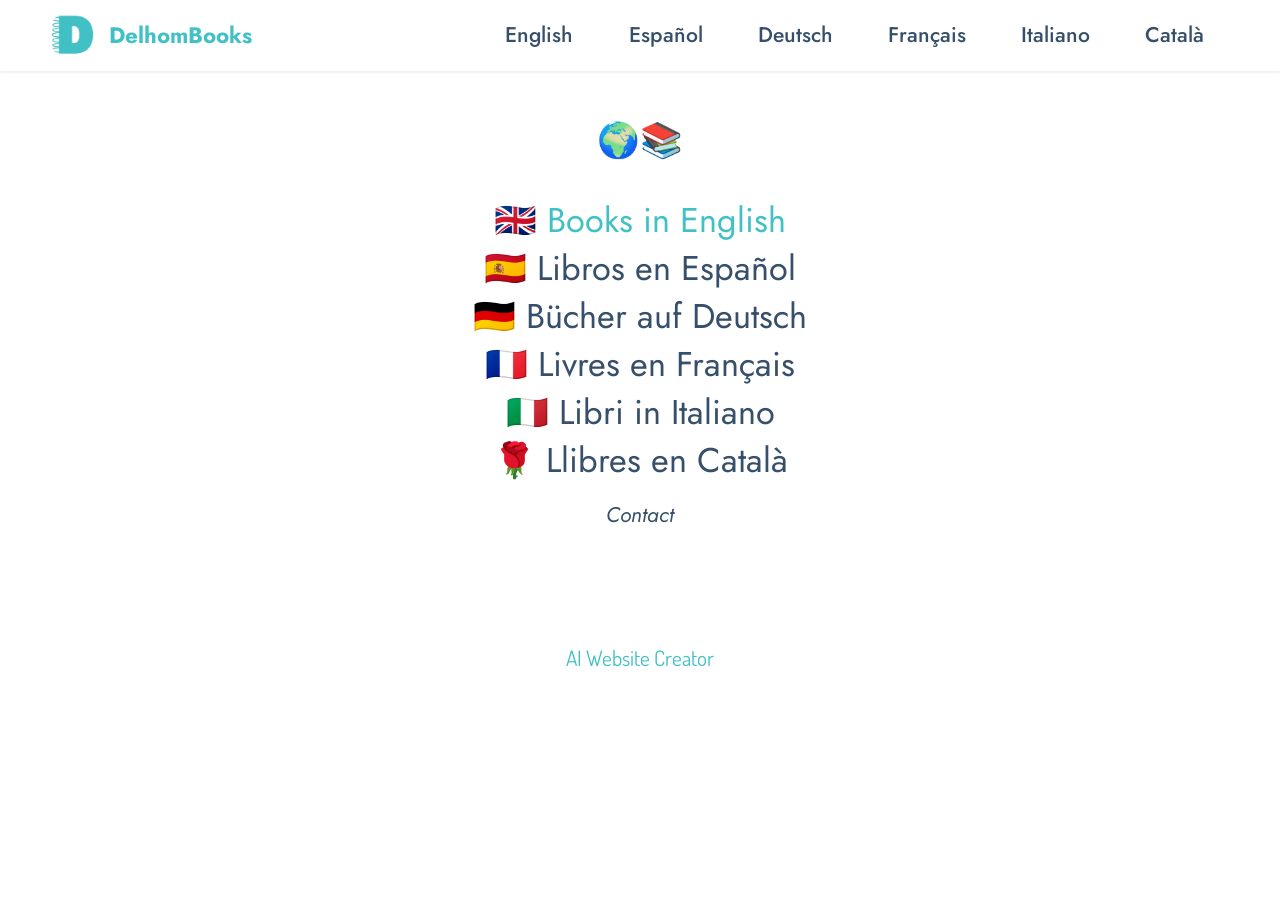
==== commit ad3e6ef0: "update" ====
--- a/index.html
+++ b/index.html
@@ -20,7 +20,7 @@
   <noscript><link rel="stylesheet" href="https://fonts.googleapis.com/css?family=Jost:100,200,300,400,500,600,700,800,900,100i,200i,300i,400i,500i,600i,700i,800i,900i&display=swap"></noscript>
   <link rel="preload" href="https://fonts.googleapis.com/css?family=Dosis:200,300,400,500,600,700,800&display=swap" as="style" onload="this.onload=null;this.rel='stylesheet'">
   <noscript><link rel="stylesheet" href="https://fonts.googleapis.com/css?family=Dosis:200,300,400,500,600,700,800&display=swap"></noscript>
-  <link rel="preload" as="style" href="assets/mobirise/css/mbr-additional.css?v=8eMhuO"><link rel="stylesheet" href="assets/mobirise/css/mbr-additional.css?v=8eMhuO" type="text/css">
+  <link rel="preload" as="style" href="assets/mobirise/css/mbr-additional.css?v=ltOGXm"><link rel="stylesheet" href="assets/mobirise/css/mbr-additional.css?v=ltOGXm" type="text/css">
 
   
   
@@ -96,7 +96,7 @@
             
         </div>
     </div>
-</section><section class="display-7" style="padding: 0;align-items: center;justify-content: center;flex-wrap: wrap;    align-content: center;display: flex;position: relative;height: 4rem;"><a href="https://mobiri.se/4681050" style="flex: 1 1;height: 4rem;position: absolute;width: 100%;z-index: 1;"><img alt="" style="height: 4rem;" src="[data-uri]"></a><p style="margin: 0;text-align: center;" class="display-7">&#8204;</p><a style="z-index:1" href="https://mobirise.com/drag-drop-website-builder.html">Drag & Drop Website Builder</a></section><script src="assets/bootstrap/js/bootstrap.bundle.min.js"></script>  <script src="assets/smoothscroll/smooth-scroll.js"></script>  <script src="assets/ytplayer/index.js"></script>  <script src="assets/dropdown/js/navbar-dropdown.js"></script>  <script src="assets/theme/js/script.js"></script>  
+</section><section class="display-7" style="padding: 0;align-items: center;justify-content: center;flex-wrap: wrap;    align-content: center;display: flex;position: relative;height: 4rem;"><a href="https://mobiri.se/4681050" style="flex: 1 1;height: 4rem;position: absolute;width: 100%;z-index: 1;"><img alt="" style="height: 4rem;" src="[data-uri]"></a><p style="margin: 0;text-align: center;" class="display-7">&#8204;</p><a style="z-index:1" href="https://mobirise.com/builder/ai-website-creator.html">AI Website Creator</a></section><script src="assets/bootstrap/js/bootstrap.bundle.min.js"></script>  <script src="assets/smoothscroll/smooth-scroll.js"></script>  <script src="assets/ytplayer/index.js"></script>  <script src="assets/dropdown/js/navbar-dropdown.js"></script>  <script src="assets/theme/js/script.js"></script>  
   
   
 </body>
--- a/assets/mobirise/css/mbr-additional.css
+++ b/assets/mobirise/css/mbr-additional.css
@@ -2690,18 +2690,12 @@
 }
 @media (min-width: 992px) {
   .cid-vhOz20a2em .slide-content .item-content {
-    padding: 2rem 2rem 0;
-  }
-  .cid-vhOz20a2em .slide-content .item-footer {
-    padding: 0 2rem 2rem;
+    padding: 2rem;
   }
 }
 @media (max-width: 991px) {
   .cid-vhOz20a2em .slide-content .item-content {
-    padding: 1rem 1rem 0;
-  }
-  .cid-vhOz20a2em .slide-content .item-footer {
-    padding: 0 1rem 1rem;
+    padding: 1rem;
   }
 }
 .cid-vhOz20a2em .mbr-section-btn {
@@ -2829,18 +2823,12 @@
 }
 @media (min-width: 992px) {
   .cid-vhPg1CGdM4 .slide-content .item-content {
-    padding: 2rem 2rem 0;
-  }
-  .cid-vhPg1CGdM4 .slide-content .item-footer {
-    padding: 0 2rem 2rem;
+    padding: 2rem;
   }
 }
 @media (max-width: 991px) {
   .cid-vhPg1CGdM4 .slide-content .item-content {
-    padding: 1rem 1rem 0;
-  }
-  .cid-vhPg1CGdM4 .slide-content .item-footer {
-    padding: 0 1rem 1rem;
+    padding: 1rem;
   }
 }
 .cid-vhPg1CGdM4 .mbr-section-btn {
@@ -2968,18 +2956,12 @@
 }
 @media (min-width: 992px) {
   .cid-vhPgKVbCYg .slide-content .item-content {
-    padding: 2rem 2rem 0;
-  }
-  .cid-vhPgKVbCYg .slide-content .item-footer {
-    padding: 0 2rem 2rem;
+    padding: 2rem;
   }
 }
 @media (max-width: 991px) {
   .cid-vhPgKVbCYg .slide-content .item-content {
-    padding: 1rem 1rem 0;
-  }
-  .cid-vhPgKVbCYg .slide-content .item-footer {
-    padding: 0 1rem 1rem;
+    padding: 1rem;
   }
 }
 .cid-vhPgKVbCYg .mbr-section-btn {
@@ -3107,18 +3089,12 @@
 }
 @media (min-width: 992px) {
   .cid-vhPmjgB7Fl .slide-content .item-content {
-    padding: 2rem 2rem 0;
-  }
-  .cid-vhPmjgB7Fl .slide-content .item-footer {
-    padding: 0 2rem 2rem;
+    padding: 2rem;
   }
 }
 @media (max-width: 991px) {
   .cid-vhPmjgB7Fl .slide-content .item-content {
-    padding: 1rem 1rem 0;
-  }
-  .cid-vhPmjgB7Fl .slide-content .item-footer {
-    padding: 0 1rem 1rem;
+    padding: 1rem;
   }
 }
 .cid-vhPmjgB7Fl .mbr-section-btn {
@@ -3219,6 +3195,139 @@
   -khtml-user-select: none;
   -webkit-tap-highlight-color: transparent;
 }
+.cid-vhU05sWiSA {
+  padding-top: 3rem;
+  padding-bottom: 3rem;
+  background-color: #ffffff;
+}
+.cid-vhU05sWiSA img,
+.cid-vhU05sWiSA .item-img {
+  width: 100%;
+}
+.cid-vhU05sWiSA .item:focus,
+.cid-vhU05sWiSA span:focus {
+  outline: none;
+}
+.cid-vhU05sWiSA .item-wrapper {
+  position: relative;
+}
+.cid-vhU05sWiSA .slide-content {
+  position: relative;
+  border-radius: 4px;
+  background: #fafafa;
+  height: 100%;
+  display: flex;
+  overflow: hidden;
+  flex-flow: column nowrap;
+}
+@media (min-width: 992px) {
+  .cid-vhU05sWiSA .slide-content .item-content {
+    padding: 2rem;
+  }
+}
+@media (max-width: 991px) {
+  .cid-vhU05sWiSA .slide-content .item-content {
+    padding: 1rem;
+  }
+}
+.cid-vhU05sWiSA .mbr-section-btn {
+  margin-top: auto !important;
+}
+.cid-vhU05sWiSA .mbr-section-title {
+  color: #364f6b;
+}
+.cid-vhU05sWiSA .mbr-text,
+.cid-vhU05sWiSA .mbr-section-btn {
+  text-align: left;
+}
+.cid-vhU05sWiSA .item-title {
+  text-align: left;
+}
+.cid-vhU05sWiSA .item-subtitle {
+  text-align: left;
+}
+.cid-vhU05sWiSA .embla__slide {
+  display: flex;
+  justify-content: center;
+  position: relative;
+  min-width: 410px;
+  max-width: 410px;
+}
+@media (max-width: 768px) {
+  .cid-vhU05sWiSA .embla__slide {
+    min-width: 70%;
+    max-width: initial;
+    margin-left: 1rem !important;
+    margin-right: 1rem !important;
+  }
+}
+.cid-vhU05sWiSA .embla__button--next,
+.cid-vhU05sWiSA .embla__button--prev {
+  display: flex;
+}
+.cid-vhU05sWiSA .embla__button {
+  top: 50%;
+  width: 60px;
+  height: 60px;
+  margin-top: -1.5rem;
+  font-size: 22px;
+  background-color: rgba(0, 0, 0, 0.5);
+  color: #fff;
+  border: 2px solid #fff;
+  border-radius: 50%;
+  transition: all 0.3s;
+  position: absolute;
+  display: flex;
+  justify-content: center;
+  align-items: center;
+}
+@media (max-width: 768px) {
+  .cid-vhU05sWiSA .embla__button {
+    display: none;
+  }
+}
+.cid-vhU05sWiSA .embla__button:disabled {
+  cursor: default;
+  display: none;
+}
+.cid-vhU05sWiSA .embla__button:hover {
+  background: #000;
+  color: rgba(255, 255, 255, 0.5);
+}
+.cid-vhU05sWiSA .embla__button.embla__button--prev {
+  left: 0;
+  margin-left: 2.5rem;
+}
+.cid-vhU05sWiSA .embla__button.embla__button--next {
+  right: 0;
+  margin-right: 2.5rem;
+}
+@media (max-width: 767px) {
+  .cid-vhU05sWiSA .embla__button {
+    top: auto;
+  }
+}
+.cid-vhU05sWiSA .embla {
+  position: relative;
+  width: 100%;
+}
+.cid-vhU05sWiSA .embla__viewport {
+  overflow: hidden;
+  width: 100%;
+}
+.cid-vhU05sWiSA .embla__viewport.is-draggable {
+  cursor: grab;
+}
+.cid-vhU05sWiSA .embla__viewport.is-dragging {
+  cursor: grabbing;
+}
+.cid-vhU05sWiSA .embla__container {
+  display: flex;
+  user-select: none;
+  -webkit-touch-callout: none;
+  -khtml-user-select: none;
+  -webkit-tap-highlight-color: transparent;
+}
 .cid-vhPhqM4MMw {
   padding-top: 3rem;
   padding-bottom: 3rem;
@@ -3246,18 +3355,12 @@
 }
 @media (min-width: 992px) {
   .cid-vhPhqM4MMw .slide-content .item-content {
-    padding: 2rem 2rem 0;
-  }
-  .cid-vhPhqM4MMw .slide-content .item-footer {
-    padding: 0 2rem 2rem;
+    padding: 2rem;
   }
 }
 @media (max-width: 991px) {
   .cid-vhPhqM4MMw .slide-content .item-content {
-    padding: 1rem 1rem 0;
-  }
-  .cid-vhPhqM4MMw .slide-content .item-footer {
-    padding: 0 1rem 1rem;
+    padding: 1rem;
   }
 }
 .cid-vhPhqM4MMw .mbr-section-btn {
@@ -3385,18 +3488,12 @@
 }
 @media (min-width: 992px) {
   .cid-vhPhH4ggS2 .slide-content .item-content {
-    padding: 2rem 2rem 0;
-  }
-  .cid-vhPhH4ggS2 .slide-content .item-footer {
-    padding: 0 2rem 2rem;
+    padding: 2rem;
   }
 }
 @media (max-width: 991px) {
   .cid-vhPhH4ggS2 .slide-content .item-content {
-    padding: 1rem 1rem 0;
-  }
-  .cid-vhPhH4ggS2 .slide-content .item-footer {
-    padding: 0 1rem 1rem;
+    padding: 1rem;
   }
 }
 .cid-vhPhH4ggS2 .mbr-section-btn {
@@ -3524,18 +3621,12 @@
 }
 @media (min-width: 992px) {
   .cid-vhPhY2ycVd .slide-content .item-content {
-    padding: 2rem 2rem 0;
-  }
-  .cid-vhPhY2ycVd .slide-content .item-footer {
-    padding: 0 2rem 2rem;
+    padding: 2rem;
   }
 }
 @media (max-width: 991px) {
   .cid-vhPhY2ycVd .slide-content .item-content {
-    padding: 1rem 1rem 0;
-  }
-  .cid-vhPhY2ycVd .slide-content .item-footer {
-    padding: 0 1rem 1rem;
+    padding: 1rem;
   }
 }
 .cid-vhPhY2ycVd .mbr-section-btn {
@@ -3636,6 +3727,408 @@
   -khtml-user-select: none;
   -webkit-tap-highlight-color: transparent;
 }
+.cid-vhPlSOvHBU {
+  padding-top: 3rem;
+  padding-bottom: 3rem;
+  background-color: #ffffff;
+}
+.cid-vhPlSOvHBU img,
+.cid-vhPlSOvHBU .item-img {
+  width: 100%;
+}
+.cid-vhPlSOvHBU .item:focus,
+.cid-vhPlSOvHBU span:focus {
+  outline: none;
+}
+.cid-vhPlSOvHBU .item-wrapper {
+  position: relative;
+}
+.cid-vhPlSOvHBU .slide-content {
+  position: relative;
+  border-radius: 4px;
+  background: #fafafa;
+  height: 100%;
+  display: flex;
+  overflow: hidden;
+  flex-flow: column nowrap;
+}
+@media (min-width: 992px) {
+  .cid-vhPlSOvHBU .slide-content .item-content {
+    padding: 2rem;
+  }
+}
+@media (max-width: 991px) {
+  .cid-vhPlSOvHBU .slide-content .item-content {
+    padding: 1rem;
+  }
+}
+.cid-vhPlSOvHBU .mbr-section-btn {
+  margin-top: auto !important;
+}
+.cid-vhPlSOvHBU .mbr-section-title {
+  color: #364f6b;
+}
+.cid-vhPlSOvHBU .mbr-text,
+.cid-vhPlSOvHBU .mbr-section-btn {
+  text-align: left;
+}
+.cid-vhPlSOvHBU .item-title {
+  text-align: left;
+}
+.cid-vhPlSOvHBU .item-subtitle {
+  text-align: left;
+}
+.cid-vhPlSOvHBU .embla__slide {
+  display: flex;
+  justify-content: center;
+  position: relative;
+  min-width: 410px;
+  max-width: 410px;
+}
+@media (max-width: 768px) {
+  .cid-vhPlSOvHBU .embla__slide {
+    min-width: 70%;
+    max-width: initial;
+    margin-left: 1rem !important;
+    margin-right: 1rem !important;
+  }
+}
+.cid-vhPlSOvHBU .embla__button--next,
+.cid-vhPlSOvHBU .embla__button--prev {
+  display: flex;
+}
+.cid-vhPlSOvHBU .embla__button {
+  top: 50%;
+  width: 60px;
+  height: 60px;
+  margin-top: -1.5rem;
+  font-size: 22px;
+  background-color: rgba(0, 0, 0, 0.5);
+  color: #fff;
+  border: 2px solid #fff;
+  border-radius: 50%;
+  transition: all 0.3s;
+  position: absolute;
+  display: flex;
+  justify-content: center;
+  align-items: center;
+}
+@media (max-width: 768px) {
+  .cid-vhPlSOvHBU .embla__button {
+    display: none;
+  }
+}
+.cid-vhPlSOvHBU .embla__button:disabled {
+  cursor: default;
+  display: none;
+}
+.cid-vhPlSOvHBU .embla__button:hover {
+  background: #000;
+  color: rgba(255, 255, 255, 0.5);
+}
+.cid-vhPlSOvHBU .embla__button.embla__button--prev {
+  left: 0;
+  margin-left: 2.5rem;
+}
+.cid-vhPlSOvHBU .embla__button.embla__button--next {
+  right: 0;
+  margin-right: 2.5rem;
+}
+@media (max-width: 767px) {
+  .cid-vhPlSOvHBU .embla__button {
+    top: auto;
+  }
+}
+.cid-vhPlSOvHBU .embla {
+  position: relative;
+  width: 100%;
+}
+.cid-vhPlSOvHBU .embla__viewport {
+  overflow: hidden;
+  width: 100%;
+}
+.cid-vhPlSOvHBU .embla__viewport.is-draggable {
+  cursor: grab;
+}
+.cid-vhPlSOvHBU .embla__viewport.is-dragging {
+  cursor: grabbing;
+}
+.cid-vhPlSOvHBU .embla__container {
+  display: flex;
+  user-select: none;
+  -webkit-touch-callout: none;
+  -khtml-user-select: none;
+  -webkit-tap-highlight-color: transparent;
+}
+.cid-vhPmFmTSu3 {
+  padding-top: 3rem;
+  padding-bottom: 3rem;
+  background-color: #ffffff;
+}
+.cid-vhPmFmTSu3 img,
+.cid-vhPmFmTSu3 .item-img {
+  width: 100%;
+}
+.cid-vhPmFmTSu3 .item:focus,
+.cid-vhPmFmTSu3 span:focus {
+  outline: none;
+}
+.cid-vhPmFmTSu3 .item-wrapper {
+  position: relative;
+}
+.cid-vhPmFmTSu3 .slide-content {
+  position: relative;
+  border-radius: 4px;
+  background: #fafafa;
+  height: 100%;
+  display: flex;
+  overflow: hidden;
+  flex-flow: column nowrap;
+}
+@media (min-width: 992px) {
+  .cid-vhPmFmTSu3 .slide-content .item-content {
+    padding: 2rem;
+  }
+}
+@media (max-width: 991px) {
+  .cid-vhPmFmTSu3 .slide-content .item-content {
+    padding: 1rem;
+  }
+}
+.cid-vhPmFmTSu3 .mbr-section-btn {
+  margin-top: auto !important;
+}
+.cid-vhPmFmTSu3 .mbr-section-title {
+  color: #364f6b;
+}
+.cid-vhPmFmTSu3 .mbr-text,
+.cid-vhPmFmTSu3 .mbr-section-btn {
+  text-align: left;
+}
+.cid-vhPmFmTSu3 .item-title {
+  text-align: left;
+}
+.cid-vhPmFmTSu3 .item-subtitle {
+  text-align: left;
+}
+.cid-vhPmFmTSu3 .embla__slide {
+  display: flex;
+  justify-content: center;
+  position: relative;
+  min-width: 410px;
+  max-width: 410px;
+}
+@media (max-width: 768px) {
+  .cid-vhPmFmTSu3 .embla__slide {
+    min-width: 70%;
+    max-width: initial;
+    margin-left: 1rem !important;
+    margin-right: 1rem !important;
+  }
+}
+.cid-vhPmFmTSu3 .embla__button--next,
+.cid-vhPmFmTSu3 .embla__button--prev {
+  display: flex;
+}
+.cid-vhPmFmTSu3 .embla__button {
+  top: 50%;
+  width: 60px;
+  height: 60px;
+  margin-top: -1.5rem;
+  font-size: 22px;
+  background-color: rgba(0, 0, 0, 0.5);
+  color: #fff;
+  border: 2px solid #fff;
+  border-radius: 50%;
+  transition: all 0.3s;
+  position: absolute;
+  display: flex;
+  justify-content: center;
+  align-items: center;
+}
+@media (max-width: 768px) {
+  .cid-vhPmFmTSu3 .embla__button {
+    display: none;
+  }
+}
+.cid-vhPmFmTSu3 .embla__button:disabled {
+  cursor: default;
+  display: none;
+}
+.cid-vhPmFmTSu3 .embla__button:hover {
+  background: #000;
+  color: rgba(255, 255, 255, 0.5);
+}
+.cid-vhPmFmTSu3 .embla__button.embla__button--prev {
+  left: 0;
+  margin-left: 2.5rem;
+}
+.cid-vhPmFmTSu3 .embla__button.embla__button--next {
+  right: 0;
+  margin-right: 2.5rem;
+}
+@media (max-width: 767px) {
+  .cid-vhPmFmTSu3 .embla__button {
+    top: auto;
+  }
+}
+.cid-vhPmFmTSu3 .embla {
+  position: relative;
+  width: 100%;
+}
+.cid-vhPmFmTSu3 .embla__viewport {
+  overflow: hidden;
+  width: 100%;
+}
+.cid-vhPmFmTSu3 .embla__viewport.is-draggable {
+  cursor: grab;
+}
+.cid-vhPmFmTSu3 .embla__viewport.is-dragging {
+  cursor: grabbing;
+}
+.cid-vhPmFmTSu3 .embla__container {
+  display: flex;
+  user-select: none;
+  -webkit-touch-callout: none;
+  -khtml-user-select: none;
+  -webkit-tap-highlight-color: transparent;
+}
+.cid-vhPmMbTnHO {
+  padding-top: 3rem;
+  padding-bottom: 3rem;
+  background-color: #ffffff;
+}
+.cid-vhPmMbTnHO img,
+.cid-vhPmMbTnHO .item-img {
+  width: 100%;
+}
+.cid-vhPmMbTnHO .item:focus,
+.cid-vhPmMbTnHO span:focus {
+  outline: none;
+}
+.cid-vhPmMbTnHO .item-wrapper {
+  position: relative;
+}
+.cid-vhPmMbTnHO .slide-content {
+  position: relative;
+  border-radius: 4px;
+  background: #fafafa;
+  height: 100%;
+  display: flex;
+  overflow: hidden;
+  flex-flow: column nowrap;
+}
+@media (min-width: 992px) {
+  .cid-vhPmMbTnHO .slide-content .item-content {
+    padding: 2rem;
+  }
+}
+@media (max-width: 991px) {
+  .cid-vhPmMbTnHO .slide-content .item-content {
+    padding: 1rem;
+  }
+}
+.cid-vhPmMbTnHO .mbr-section-btn {
+  margin-top: auto !important;
+}
+.cid-vhPmMbTnHO .mbr-section-title {
+  color: #364f6b;
+}
+.cid-vhPmMbTnHO .mbr-text,
+.cid-vhPmMbTnHO .mbr-section-btn {
+  text-align: left;
+}
+.cid-vhPmMbTnHO .item-title {
+  text-align: left;
+}
+.cid-vhPmMbTnHO .item-subtitle {
+  text-align: left;
+}
+.cid-vhPmMbTnHO .embla__slide {
+  display: flex;
+  justify-content: center;
+  position: relative;
+  min-width: 410px;
+  max-width: 410px;
+}
+@media (max-width: 768px) {
+  .cid-vhPmMbTnHO .embla__slide {
+    min-width: 70%;
+    max-width: initial;
+    margin-left: 1rem !important;
+    margin-right: 1rem !important;
+  }
+}
+.cid-vhPmMbTnHO .embla__button--next,
+.cid-vhPmMbTnHO .embla__button--prev {
+  display: flex;
+}
+.cid-vhPmMbTnHO .embla__button {
+  top: 50%;
+  width: 60px;
+  height: 60px;
+  margin-top: -1.5rem;
+  font-size: 22px;
+  background-color: rgba(0, 0, 0, 0.5);
+  color: #fff;
+  border: 2px solid #fff;
+  border-radius: 50%;
+  transition: all 0.3s;
+  position: absolute;
+  display: flex;
+  justify-content: center;
+  align-items: center;
+}
+@media (max-width: 768px) {
+  .cid-vhPmMbTnHO .embla__button {
+    display: none;
+  }
+}
+.cid-vhPmMbTnHO .embla__button:disabled {
+  cursor: default;
+  display: none;
+}
+.cid-vhPmMbTnHO .embla__button:hover {
+  background: #000;
+  color: rgba(255, 255, 255, 0.5);
+}
+.cid-vhPmMbTnHO .embla__button.embla__button--prev {
+  left: 0;
+  margin-left: 2.5rem;
+}
+.cid-vhPmMbTnHO .embla__button.embla__button--next {
+  right: 0;
+  margin-right: 2.5rem;
+}
+@media (max-width: 767px) {
+  .cid-vhPmMbTnHO .embla__button {
+    top: auto;
+  }
+}
+.cid-vhPmMbTnHO .embla {
+  position: relative;
+  width: 100%;
+}
+.cid-vhPmMbTnHO .embla__viewport {
+  overflow: hidden;
+  width: 100%;
+}
+.cid-vhPmMbTnHO .embla__viewport.is-draggable {
+  cursor: grab;
+}
+.cid-vhPmMbTnHO .embla__viewport.is-dragging {
+  cursor: grabbing;
+}
+.cid-vhPmMbTnHO .embla__container {
+  display: flex;
+  user-select: none;
+  -webkit-touch-callout: none;
+  -khtml-user-select: none;
+  -webkit-tap-highlight-color: transparent;
+}
+.cid-vhPmMbTnHO .mbr-section-subtitle {
+  color: #364f6b;
+}
 .cid-vhPiaIRk85 {
   padding-top: 3rem;
   padding-bottom: 3rem;
@@ -3663,18 +4156,12 @@
 }
 @media (min-width: 992px) {
   .cid-vhPiaIRk85 .slide-content .item-content {
-    padding: 2rem 2rem 0;
-  }
-  .cid-vhPiaIRk85 .slide-content .item-footer {
-    padding: 0 2rem 2rem;
+    padding: 2rem;
   }
 }
 @media (max-width: 991px) {
   .cid-vhPiaIRk85 .slide-content .item-content {
-    padding: 1rem 1rem 0;
-  }
-  .cid-vhPiaIRk85 .slide-content .item-footer {
-    padding: 0 1rem 1rem;
+    padding: 1rem;
   }
 }
 .cid-vhPiaIRk85 .mbr-section-btn {
@@ -3775,423 +4262,6 @@
   -khtml-user-select: none;
   -webkit-tap-highlight-color: transparent;
 }
-.cid-vhPlSOvHBU {
-  padding-top: 3rem;
-  padding-bottom: 3rem;
-  background-color: #ffffff;
-}
-.cid-vhPlSOvHBU img,
-.cid-vhPlSOvHBU .item-img {
-  width: 100%;
-}
-.cid-vhPlSOvHBU .item:focus,
-.cid-vhPlSOvHBU span:focus {
-  outline: none;
-}
-.cid-vhPlSOvHBU .item-wrapper {
-  position: relative;
-}
-.cid-vhPlSOvHBU .slide-content {
-  position: relative;
-  border-radius: 4px;
-  background: #fafafa;
-  height: 100%;
-  display: flex;
-  overflow: hidden;
-  flex-flow: column nowrap;
-}
-@media (min-width: 992px) {
-  .cid-vhPlSOvHBU .slide-content .item-content {
-    padding: 2rem 2rem 0;
-  }
-  .cid-vhPlSOvHBU .slide-content .item-footer {
-    padding: 0 2rem 2rem;
-  }
-}
-@media (max-width: 991px) {
-  .cid-vhPlSOvHBU .slide-content .item-content {
-    padding: 1rem 1rem 0;
-  }
-  .cid-vhPlSOvHBU .slide-content .item-footer {
-    padding: 0 1rem 1rem;
-  }
-}
-.cid-vhPlSOvHBU .mbr-section-btn {
-  margin-top: auto !important;
-}
-.cid-vhPlSOvHBU .mbr-section-title {
-  color: #364f6b;
-}
-.cid-vhPlSOvHBU .mbr-text,
-.cid-vhPlSOvHBU .mbr-section-btn {
-  text-align: left;
-}
-.cid-vhPlSOvHBU .item-title {
-  text-align: left;
-}
-.cid-vhPlSOvHBU .item-subtitle {
-  text-align: left;
-}
-.cid-vhPlSOvHBU .embla__slide {
-  display: flex;
-  justify-content: center;
-  position: relative;
-  min-width: 410px;
-  max-width: 410px;
-}
-@media (max-width: 768px) {
-  .cid-vhPlSOvHBU .embla__slide {
-    min-width: 70%;
-    max-width: initial;
-    margin-left: 1rem !important;
-    margin-right: 1rem !important;
-  }
-}
-.cid-vhPlSOvHBU .embla__button--next,
-.cid-vhPlSOvHBU .embla__button--prev {
-  display: flex;
-}
-.cid-vhPlSOvHBU .embla__button {
-  top: 50%;
-  width: 60px;
-  height: 60px;
-  margin-top: -1.5rem;
-  font-size: 22px;
-  background-color: rgba(0, 0, 0, 0.5);
-  color: #fff;
-  border: 2px solid #fff;
-  border-radius: 50%;
-  transition: all 0.3s;
-  position: absolute;
-  display: flex;
-  justify-content: center;
-  align-items: center;
-}
-@media (max-width: 768px) {
-  .cid-vhPlSOvHBU .embla__button {
-    display: none;
-  }
-}
-.cid-vhPlSOvHBU .embla__button:disabled {
-  cursor: default;
-  display: none;
-}
-.cid-vhPlSOvHBU .embla__button:hover {
-  background: #000;
-  color: rgba(255, 255, 255, 0.5);
-}
-.cid-vhPlSOvHBU .embla__button.embla__button--prev {
-  left: 0;
-  margin-left: 2.5rem;
-}
-.cid-vhPlSOvHBU .embla__button.embla__button--next {
-  right: 0;
-  margin-right: 2.5rem;
-}
-@media (max-width: 767px) {
-  .cid-vhPlSOvHBU .embla__button {
-    top: auto;
-  }
-}
-.cid-vhPlSOvHBU .embla {
-  position: relative;
-  width: 100%;
-}
-.cid-vhPlSOvHBU .embla__viewport {
-  overflow: hidden;
-  width: 100%;
-}
-.cid-vhPlSOvHBU .embla__viewport.is-draggable {
-  cursor: grab;
-}
-.cid-vhPlSOvHBU .embla__viewport.is-dragging {
-  cursor: grabbing;
-}
-.cid-vhPlSOvHBU .embla__container {
-  display: flex;
-  user-select: none;
-  -webkit-touch-callout: none;
-  -khtml-user-select: none;
-  -webkit-tap-highlight-color: transparent;
-}
-.cid-vhPmFmTSu3 {
-  padding-top: 3rem;
-  padding-bottom: 3rem;
-  background-color: #ffffff;
-}
-.cid-vhPmFmTSu3 img,
-.cid-vhPmFmTSu3 .item-img {
-  width: 100%;
-}
-.cid-vhPmFmTSu3 .item:focus,
-.cid-vhPmFmTSu3 span:focus {
-  outline: none;
-}
-.cid-vhPmFmTSu3 .item-wrapper {
-  position: relative;
-}
-.cid-vhPmFmTSu3 .slide-content {
-  position: relative;
-  border-radius: 4px;
-  background: #fafafa;
-  height: 100%;
-  display: flex;
-  overflow: hidden;
-  flex-flow: column nowrap;
-}
-@media (min-width: 992px) {
-  .cid-vhPmFmTSu3 .slide-content .item-content {
-    padding: 2rem 2rem 0;
-  }
-  .cid-vhPmFmTSu3 .slide-content .item-footer {
-    padding: 0 2rem 2rem;
-  }
-}
-@media (max-width: 991px) {
-  .cid-vhPmFmTSu3 .slide-content .item-content {
-    padding: 1rem 1rem 0;
-  }
-  .cid-vhPmFmTSu3 .slide-content .item-footer {
-    padding: 0 1rem 1rem;
-  }
-}
-.cid-vhPmFmTSu3 .mbr-section-btn {
-  margin-top: auto !important;
-}
-.cid-vhPmFmTSu3 .mbr-section-title {
-  color: #364f6b;
-}
-.cid-vhPmFmTSu3 .mbr-text,
-.cid-vhPmFmTSu3 .mbr-section-btn {
-  text-align: left;
-}
-.cid-vhPmFmTSu3 .item-title {
-  text-align: left;
-}
-.cid-vhPmFmTSu3 .item-subtitle {
-  text-align: left;
-}
-.cid-vhPmFmTSu3 .embla__slide {
-  display: flex;
-  justify-content: center;
-  position: relative;
-  min-width: 410px;
-  max-width: 410px;
-}
-@media (max-width: 768px) {
-  .cid-vhPmFmTSu3 .embla__slide {
-    min-width: 70%;
-    max-width: initial;
-    margin-left: 1rem !important;
-    margin-right: 1rem !important;
-  }
-}
-.cid-vhPmFmTSu3 .embla__button--next,
-.cid-vhPmFmTSu3 .embla__button--prev {
-  display: flex;
-}
-.cid-vhPmFmTSu3 .embla__button {
-  top: 50%;
-  width: 60px;
-  height: 60px;
-  margin-top: -1.5rem;
-  font-size: 22px;
-  background-color: rgba(0, 0, 0, 0.5);
-  color: #fff;
-  border: 2px solid #fff;
-  border-radius: 50%;
-  transition: all 0.3s;
-  position: absolute;
-  display: flex;
-  justify-content: center;
-  align-items: center;
-}
-@media (max-width: 768px) {
-  .cid-vhPmFmTSu3 .embla__button {
-    display: none;
-  }
-}
-.cid-vhPmFmTSu3 .embla__button:disabled {
-  cursor: default;
-  display: none;
-}
-.cid-vhPmFmTSu3 .embla__button:hover {
-  background: #000;
-  color: rgba(255, 255, 255, 0.5);
-}
-.cid-vhPmFmTSu3 .embla__button.embla__button--prev {
-  left: 0;
-  margin-left: 2.5rem;
-}
-.cid-vhPmFmTSu3 .embla__button.embla__button--next {
-  right: 0;
-  margin-right: 2.5rem;
-}
-@media (max-width: 767px) {
-  .cid-vhPmFmTSu3 .embla__button {
-    top: auto;
-  }
-}
-.cid-vhPmFmTSu3 .embla {
-  position: relative;
-  width: 100%;
-}
-.cid-vhPmFmTSu3 .embla__viewport {
-  overflow: hidden;
-  width: 100%;
-}
-.cid-vhPmFmTSu3 .embla__viewport.is-draggable {
-  cursor: grab;
-}
-.cid-vhPmFmTSu3 .embla__viewport.is-dragging {
-  cursor: grabbing;
-}
-.cid-vhPmFmTSu3 .embla__container {
-  display: flex;
-  user-select: none;
-  -webkit-touch-callout: none;
-  -khtml-user-select: none;
-  -webkit-tap-highlight-color: transparent;
-}
-.cid-vhPmMbTnHO {
-  padding-top: 3rem;
-  padding-bottom: 3rem;
-  background-color: #ffffff;
-}
-.cid-vhPmMbTnHO img,
-.cid-vhPmMbTnHO .item-img {
-  width: 100%;
-}
-.cid-vhPmMbTnHO .item:focus,
-.cid-vhPmMbTnHO span:focus {
-  outline: none;
-}
-.cid-vhPmMbTnHO .item-wrapper {
-  position: relative;
-}
-.cid-vhPmMbTnHO .slide-content {
-  position: relative;
-  border-radius: 4px;
-  background: #fafafa;
-  height: 100%;
-  display: flex;
-  overflow: hidden;
-  flex-flow: column nowrap;
-}
-@media (min-width: 992px) {
-  .cid-vhPmMbTnHO .slide-content .item-content {
-    padding: 2rem 2rem 0;
-  }
-  .cid-vhPmMbTnHO .slide-content .item-footer {
-    padding: 0 2rem 2rem;
-  }
-}
-@media (max-width: 991px) {
-  .cid-vhPmMbTnHO .slide-content .item-content {
-    padding: 1rem 1rem 0;
-  }
-  .cid-vhPmMbTnHO .slide-content .item-footer {
-    padding: 0 1rem 1rem;
-  }
-}
-.cid-vhPmMbTnHO .mbr-section-btn {
-  margin-top: auto !important;
-}
-.cid-vhPmMbTnHO .mbr-section-title {
-  color: #364f6b;
-}
-.cid-vhPmMbTnHO .mbr-text,
-.cid-vhPmMbTnHO .mbr-section-btn {
-  text-align: left;
-}
-.cid-vhPmMbTnHO .item-title {
-  text-align: left;
-}
-.cid-vhPmMbTnHO .item-subtitle {
-  text-align: left;
-}
-.cid-vhPmMbTnHO .embla__slide {
-  display: flex;
-  justify-content: center;
-  position: relative;
-  min-width: 410px;
-  max-width: 410px;
-}
-@media (max-width: 768px) {
-  .cid-vhPmMbTnHO .embla__slide {
-    min-width: 70%;
-    max-width: initial;
-    margin-left: 1rem !important;
-    margin-right: 1rem !important;
-  }
-}
-.cid-vhPmMbTnHO .embla__button--next,
-.cid-vhPmMbTnHO .embla__button--prev {
-  display: flex;
-}
-.cid-vhPmMbTnHO .embla__button {
-  top: 50%;
-  width: 60px;
-  height: 60px;
-  margin-top: -1.5rem;
-  font-size: 22px;
-  background-color: rgba(0, 0, 0, 0.5);
-  color: #fff;
-  border: 2px solid #fff;
-  border-radius: 50%;
-  transition: all 0.3s;
-  position: absolute;
-  display: flex;
-  justify-content: center;
-  align-items: center;
-}
-@media (max-width: 768px) {
-  .cid-vhPmMbTnHO .embla__button {
-    display: none;
-  }
-}
-.cid-vhPmMbTnHO .embla__button:disabled {
-  cursor: default;
-  display: none;
-}
-.cid-vhPmMbTnHO .embla__button:hover {
-  background: #000;
-  color: rgba(255, 255, 255, 0.5);
-}
-.cid-vhPmMbTnHO .embla__button.embla__button--prev {
-  left: 0;
-  margin-left: 2.5rem;
-}
-.cid-vhPmMbTnHO .embla__button.embla__button--next {
-  right: 0;
-  margin-right: 2.5rem;
-}
-@media (max-width: 767px) {
-  .cid-vhPmMbTnHO .embla__button {
-    top: auto;
-  }
-}
-.cid-vhPmMbTnHO .embla {
-  position: relative;
-  width: 100%;
-}
-.cid-vhPmMbTnHO .embla__viewport {
-  overflow: hidden;
-  width: 100%;
-}
-.cid-vhPmMbTnHO .embla__viewport.is-draggable {
-  cursor: grab;
-}
-.cid-vhPmMbTnHO .embla__viewport.is-dragging {
-  cursor: grabbing;
-}
-.cid-vhPmMbTnHO .embla__container {
-  display: flex;
-  user-select: none;
-  -webkit-touch-callout: none;
-  -khtml-user-select: none;
-  -webkit-tap-highlight-color: transparent;
-}
 .cid-vhPFEBeerh {
   padding-top: 3rem;
   padding-bottom: 3rem;
@@ -4223,18 +4293,12 @@
 }
 @media (min-width: 992px) {
   .cid-vhPFEBeerh .slide-content .item-content {
-    padding: 2rem 2rem 0;
-  }
-  .cid-vhPFEBeerh .slide-content .item-footer {
-    padding: 0 2rem 2rem;
+    padding: 2rem;
   }
 }
 @media (max-width: 991px) {
   .cid-vhPFEBeerh .slide-content .item-content {
-    padding: 1rem 1rem 0;
-  }
-  .cid-vhPFEBeerh .slide-content .item-footer {
-    padding: 0 1rem 1rem;
+    padding: 1rem;
   }
 }
 .cid-vhPFEBeerh .mbr-section-btn {
@@ -4362,18 +4426,12 @@
 }
 @media (min-width: 992px) {
   .cid-vhPnXYSg2G .slide-content .item-content {
-    padding: 2rem 2rem 0;
-  }
-  .cid-vhPnXYSg2G .slide-content .item-footer {
-    padding: 0 2rem 2rem;
+    padding: 2rem;
   }
 }
 @media (max-width: 991px) {
   .cid-vhPnXYSg2G .slide-content .item-content {
-    padding: 1rem 1rem 0;
-  }
-  .cid-vhPnXYSg2G .slide-content .item-footer {
-    padding: 0 1rem 1rem;
+    padding: 1rem;
   }
 }
 .cid-vhPnXYSg2G .mbr-section-btn {
@@ -4504,18 +4562,12 @@
 }
 @media (min-width: 992px) {
   .cid-vhPoVFxnY0 .slide-content .item-content {
-    padding: 2rem 2rem 0;
-  }
-  .cid-vhPoVFxnY0 .slide-content .item-footer {
-    padding: 0 2rem 2rem;
+    padding: 2rem;
   }
 }
 @media (max-width: 991px) {
   .cid-vhPoVFxnY0 .slide-content .item-content {
-    padding: 1rem 1rem 0;
-  }
-  .cid-vhPoVFxnY0 .slide-content .item-footer {
-    padding: 0 1rem 1rem;
+    padding: 1rem;
   }
 }
 .cid-vhPoVFxnY0 .mbr-section-btn {
@@ -4646,18 +4698,12 @@
 }
 @media (min-width: 992px) {
   .cid-vhPpta8Mgq .slide-content .item-content {
-    padding: 2rem 2rem 0;
-  }
-  .cid-vhPpta8Mgq .slide-content .item-footer {
-    padding: 0 2rem 2rem;
+    padding: 2rem;
   }
 }
 @media (max-width: 991px) {
   .cid-vhPpta8Mgq .slide-content .item-content {
-    padding: 1rem 1rem 0;
-  }
-  .cid-vhPpta8Mgq .slide-content .item-footer {
-    padding: 0 1rem 1rem;
+    padding: 1rem;
   }
 }
 .cid-vhPpta8Mgq .mbr-section-btn {
@@ -4788,18 +4834,12 @@
 }
 @media (min-width: 992px) {
   .cid-vhPpGPMGhb .slide-content .item-content {
-    padding: 2rem 2rem 0;
-  }
-  .cid-vhPpGPMGhb .slide-content .item-footer {
-    padding: 0 2rem 2rem;
+    padding: 2rem;
   }
 }
 @media (max-width: 991px) {
   .cid-vhPpGPMGhb .slide-content .item-content {
-    padding: 1rem 1rem 0;
-  }
-  .cid-vhPpGPMGhb .slide-content .item-footer {
-    padding: 0 1rem 1rem;
+    padding: 1rem;
   }
 }
 .cid-vhPpGPMGhb .mbr-section-btn {
@@ -4930,18 +4970,12 @@
 }
 @media (min-width: 992px) {
   .cid-vhPpV46ceb .slide-content .item-content {
-    padding: 2rem 2rem 0;
-  }
-  .cid-vhPpV46ceb .slide-content .item-footer {
-    padding: 0 2rem 2rem;
+    padding: 2rem;
   }
 }
 @media (max-width: 991px) {
   .cid-vhPpV46ceb .slide-content .item-content {
-    padding: 1rem 1rem 0;
-  }
-  .cid-vhPpV46ceb .slide-content .item-footer {
-    padding: 0 1rem 1rem;
+    padding: 1rem;
   }
 }
 .cid-vhPpV46ceb .mbr-section-btn {
@@ -5072,18 +5106,12 @@
 }
 @media (min-width: 992px) {
   .cid-vhPDJoOvyM .slide-content .item-content {
-    padding: 2rem 2rem 0;
-  }
-  .cid-vhPDJoOvyM .slide-content .item-footer {
-    padding: 0 2rem 2rem;
+    padding: 2rem;
   }
 }
 @media (max-width: 991px) {
   .cid-vhPDJoOvyM .slide-content .item-content {
-    padding: 1rem 1rem 0;
-  }
-  .cid-vhPDJoOvyM .slide-content .item-footer {
-    padding: 0 1rem 1rem;
+    padding: 1rem;
   }
 }
 .cid-vhPDJoOvyM .mbr-section-btn {
--- a/assets/mobirise/css/mbr-additional.css
+++ b/assets/mobirise/css/mbr-additional.css
@@ -2690,18 +2690,12 @@
 }
 @media (min-width: 992px) {
   .cid-vhOz20a2em .slide-content .item-content {
-    padding: 2rem 2rem 0;
-  }
-  .cid-vhOz20a2em .slide-content .item-footer {
-    padding: 0 2rem 2rem;
+    padding: 2rem;
   }
 }
 @media (max-width: 991px) {
   .cid-vhOz20a2em .slide-content .item-content {
-    padding: 1rem 1rem 0;
-  }
-  .cid-vhOz20a2em .slide-content .item-footer {
-    padding: 0 1rem 1rem;
+    padding: 1rem;
   }
 }
 .cid-vhOz20a2em .mbr-section-btn {
@@ -2829,18 +2823,12 @@
 }
 @media (min-width: 992px) {
   .cid-vhPg1CGdM4 .slide-content .item-content {
-    padding: 2rem 2rem 0;
-  }
-  .cid-vhPg1CGdM4 .slide-content .item-footer {
-    padding: 0 2rem 2rem;
+    padding: 2rem;
   }
 }
 @media (max-width: 991px) {
   .cid-vhPg1CGdM4 .slide-content .item-content {
-    padding: 1rem 1rem 0;
-  }
-  .cid-vhPg1CGdM4 .slide-content .item-footer {
-    padding: 0 1rem 1rem;
+    padding: 1rem;
   }
 }
 .cid-vhPg1CGdM4 .mbr-section-btn {
@@ -2968,18 +2956,12 @@
 }
 @media (min-width: 992px) {
   .cid-vhPgKVbCYg .slide-content .item-content {
-    padding: 2rem 2rem 0;
-  }
-  .cid-vhPgKVbCYg .slide-content .item-footer {
-    padding: 0 2rem 2rem;
+    padding: 2rem;
   }
 }
 @media (max-width: 991px) {
   .cid-vhPgKVbCYg .slide-content .item-content {
-    padding: 1rem 1rem 0;
-  }
-  .cid-vhPgKVbCYg .slide-content .item-footer {
-    padding: 0 1rem 1rem;
+    padding: 1rem;
   }
 }
 .cid-vhPgKVbCYg .mbr-section-btn {
@@ -3107,18 +3089,12 @@
 }
 @media (min-width: 992px) {
   .cid-vhPmjgB7Fl .slide-content .item-content {
-    padding: 2rem 2rem 0;
-  }
-  .cid-vhPmjgB7Fl .slide-content .item-footer {
-    padding: 0 2rem 2rem;
+    padding: 2rem;
   }
 }
 @media (max-width: 991px) {
   .cid-vhPmjgB7Fl .slide-content .item-content {
-    padding: 1rem 1rem 0;
-  }
-  .cid-vhPmjgB7Fl .slide-content .item-footer {
-    padding: 0 1rem 1rem;
+    padding: 1rem;
   }
 }
 .cid-vhPmjgB7Fl .mbr-section-btn {
@@ -3219,6 +3195,139 @@
   -khtml-user-select: none;
   -webkit-tap-highlight-color: transparent;
 }
+.cid-vhU05sWiSA {
+  padding-top: 3rem;
+  padding-bottom: 3rem;
+  background-color: #ffffff;
+}
+.cid-vhU05sWiSA img,
+.cid-vhU05sWiSA .item-img {
+  width: 100%;
+}
+.cid-vhU05sWiSA .item:focus,
+.cid-vhU05sWiSA span:focus {
+  outline: none;
+}
+.cid-vhU05sWiSA .item-wrapper {
+  position: relative;
+}
+.cid-vhU05sWiSA .slide-content {
+  position: relative;
+  border-radius: 4px;
+  background: #fafafa;
+  height: 100%;
+  display: flex;
+  overflow: hidden;
+  flex-flow: column nowrap;
+}
+@media (min-width: 992px) {
+  .cid-vhU05sWiSA .slide-content .item-content {
+    padding: 2rem;
+  }
+}
+@media (max-width: 991px) {
+  .cid-vhU05sWiSA .slide-content .item-content {
+    padding: 1rem;
+  }
+}
+.cid-vhU05sWiSA .mbr-section-btn {
+  margin-top: auto !important;
+}
+.cid-vhU05sWiSA .mbr-section-title {
+  color: #364f6b;
+}
+.cid-vhU05sWiSA .mbr-text,
+.cid-vhU05sWiSA .mbr-section-btn {
+  text-align: left;
+}
+.cid-vhU05sWiSA .item-title {
+  text-align: left;
+}
+.cid-vhU05sWiSA .item-subtitle {
+  text-align: left;
+}
+.cid-vhU05sWiSA .embla__slide {
+  display: flex;
+  justify-content: center;
+  position: relative;
+  min-width: 410px;
+  max-width: 410px;
+}
+@media (max-width: 768px) {
+  .cid-vhU05sWiSA .embla__slide {
+    min-width: 70%;
+    max-width: initial;
+    margin-left: 1rem !important;
+    margin-right: 1rem !important;
+  }
+}
+.cid-vhU05sWiSA .embla__button--next,
+.cid-vhU05sWiSA .embla__button--prev {
+  display: flex;
+}
+.cid-vhU05sWiSA .embla__button {
+  top: 50%;
+  width: 60px;
+  height: 60px;
+  margin-top: -1.5rem;
+  font-size: 22px;
+  background-color: rgba(0, 0, 0, 0.5);
+  color: #fff;
+  border: 2px solid #fff;
+  border-radius: 50%;
+  transition: all 0.3s;
+  position: absolute;
+  display: flex;
+  justify-content: center;
+  align-items: center;
+}
+@media (max-width: 768px) {
+  .cid-vhU05sWiSA .embla__button {
+    display: none;
+  }
+}
+.cid-vhU05sWiSA .embla__button:disabled {
+  cursor: default;
+  display: none;
+}
+.cid-vhU05sWiSA .embla__button:hover {
+  background: #000;
+  color: rgba(255, 255, 255, 0.5);
+}
+.cid-vhU05sWiSA .embla__button.embla__button--prev {
+  left: 0;
+  margin-left: 2.5rem;
+}
+.cid-vhU05sWiSA .embla__button.embla__button--next {
+  right: 0;
+  margin-right: 2.5rem;
+}
+@media (max-width: 767px) {
+  .cid-vhU05sWiSA .embla__button {
+    top: auto;
+  }
+}
+.cid-vhU05sWiSA .embla {
+  position: relative;
+  width: 100%;
+}
+.cid-vhU05sWiSA .embla__viewport {
+  overflow: hidden;
+  width: 100%;
+}
+.cid-vhU05sWiSA .embla__viewport.is-draggable {
+  cursor: grab;
+}
+.cid-vhU05sWiSA .embla__viewport.is-dragging {
+  cursor: grabbing;
+}
+.cid-vhU05sWiSA .embla__container {
+  display: flex;
+  user-select: none;
+  -webkit-touch-callout: none;
+  -khtml-user-select: none;
+  -webkit-tap-highlight-color: transparent;
+}
 .cid-vhPhqM4MMw {
   padding-top: 3rem;
   padding-bottom: 3rem;
@@ -3246,18 +3355,12 @@
 }
 @media (min-width: 992px) {
   .cid-vhPhqM4MMw .slide-content .item-content {
-    padding: 2rem 2rem 0;
-  }
-  .cid-vhPhqM4MMw .slide-content .item-footer {
-    padding: 0 2rem 2rem;
+    padding: 2rem;
   }
 }
 @media (max-width: 991px) {
   .cid-vhPhqM4MMw .slide-content .item-content {
-    padding: 1rem 1rem 0;
-  }
-  .cid-vhPhqM4MMw .slide-content .item-footer {
-    padding: 0 1rem 1rem;
+    padding: 1rem;
   }
 }
 .cid-vhPhqM4MMw .mbr-section-btn {
@@ -3385,18 +3488,12 @@
 }
 @media (min-width: 992px) {
   .cid-vhPhH4ggS2 .slide-content .item-content {
-    padding: 2rem 2rem 0;
-  }
-  .cid-vhPhH4ggS2 .slide-content .item-footer {
-    padding: 0 2rem 2rem;
+    padding: 2rem;
   }
 }
 @media (max-width: 991px) {
   .cid-vhPhH4ggS2 .slide-content .item-content {
-    padding: 1rem 1rem 0;
-  }
-  .cid-vhPhH4ggS2 .slide-content .item-footer {
-    padding: 0 1rem 1rem;
+    padding: 1rem;
   }
 }
 .cid-vhPhH4ggS2 .mbr-section-btn {
@@ -3524,18 +3621,12 @@
 }
 @media (min-width: 992px) {
   .cid-vhPhY2ycVd .slide-content .item-content {
-    padding: 2rem 2rem 0;
-  }
-  .cid-vhPhY2ycVd .slide-content .item-footer {
-    padding: 0 2rem 2rem;
+    padding: 2rem;
   }
 }
 @media (max-width: 991px) {
   .cid-vhPhY2ycVd .slide-content .item-content {
-    padding: 1rem 1rem 0;
-  }
-  .cid-vhPhY2ycVd .slide-content .item-footer {
-    padding: 0 1rem 1rem;
+    padding: 1rem;
   }
 }
 .cid-vhPhY2ycVd .mbr-section-btn {
@@ -3636,6 +3727,408 @@
   -khtml-user-select: none;
   -webkit-tap-highlight-color: transparent;
 }
+.cid-vhPlSOvHBU {
+  padding-top: 3rem;
+  padding-bottom: 3rem;
+  background-color: #ffffff;
+}
+.cid-vhPlSOvHBU img,
+.cid-vhPlSOvHBU .item-img {
+  width: 100%;
+}
+.cid-vhPlSOvHBU .item:focus,
+.cid-vhPlSOvHBU span:focus {
+  outline: none;
+}
+.cid-vhPlSOvHBU .item-wrapper {
+  position: relative;
+}
+.cid-vhPlSOvHBU .slide-content {
+  position: relative;
+  border-radius: 4px;
+  background: #fafafa;
+  height: 100%;
+  display: flex;
+  overflow: hidden;
+  flex-flow: column nowrap;
+}
+@media (min-width: 992px) {
+  .cid-vhPlSOvHBU .slide-content .item-content {
+    padding: 2rem;
+  }
+}
+@media (max-width: 991px) {
+  .cid-vhPlSOvHBU .slide-content .item-content {
+    padding: 1rem;
+  }
+}
+.cid-vhPlSOvHBU .mbr-section-btn {
+  margin-top: auto !important;
+}
+.cid-vhPlSOvHBU .mbr-section-title {
+  color: #364f6b;
+}
+.cid-vhPlSOvHBU .mbr-text,
+.cid-vhPlSOvHBU .mbr-section-btn {
+  text-align: left;
+}
+.cid-vhPlSOvHBU .item-title {
+  text-align: left;
+}
+.cid-vhPlSOvHBU .item-subtitle {
+  text-align: left;
+}
+.cid-vhPlSOvHBU .embla__slide {
+  display: flex;
+  justify-content: center;
+  position: relative;
+  min-width: 410px;
+  max-width: 410px;
+}
+@media (max-width: 768px) {
+  .cid-vhPlSOvHBU .embla__slide {
+    min-width: 70%;
+    max-width: initial;
+    margin-left: 1rem !important;
+    margin-right: 1rem !important;
+  }
+}
+.cid-vhPlSOvHBU .embla__button--next,
+.cid-vhPlSOvHBU .embla__button--prev {
+  display: flex;
+}
+.cid-vhPlSOvHBU .embla__button {
+  top: 50%;
+  width: 60px;
+  height: 60px;
+  margin-top: -1.5rem;
+  font-size: 22px;
+  background-color: rgba(0, 0, 0, 0.5);
+  color: #fff;
+  border: 2px solid #fff;
+  border-radius: 50%;
+  transition: all 0.3s;
+  position: absolute;
+  display: flex;
+  justify-content: center;
+  align-items: center;
+}
+@media (max-width: 768px) {
+  .cid-vhPlSOvHBU .embla__button {
+    display: none;
+  }
+}
+.cid-vhPlSOvHBU .embla__button:disabled {
+  cursor: default;
+  display: none;
+}
+.cid-vhPlSOvHBU .embla__button:hover {
+  background: #000;
+  color: rgba(255, 255, 255, 0.5);
+}
+.cid-vhPlSOvHBU .embla__button.embla__button--prev {
+  left: 0;
+  margin-left: 2.5rem;
+}
+.cid-vhPlSOvHBU .embla__button.embla__button--next {
+  right: 0;
+  margin-right: 2.5rem;
+}
+@media (max-width: 767px) {
+  .cid-vhPlSOvHBU .embla__button {
+    top: auto;
+  }
+}
+.cid-vhPlSOvHBU .embla {
+  position: relative;
+  width: 100%;
+}
+.cid-vhPlSOvHBU .embla__viewport {
+  overflow: hidden;
+  width: 100%;
+}
+.cid-vhPlSOvHBU .embla__viewport.is-draggable {
+  cursor: grab;
+}
+.cid-vhPlSOvHBU .embla__viewport.is-dragging {
+  cursor: grabbing;
+}
+.cid-vhPlSOvHBU .embla__container {
+  display: flex;
+  user-select: none;
+  -webkit-touch-callout: none;
+  -khtml-user-select: none;
+  -webkit-tap-highlight-color: transparent;
+}
+.cid-vhPmFmTSu3 {
+  padding-top: 3rem;
+  padding-bottom: 3rem;
+  background-color: #ffffff;
+}
+.cid-vhPmFmTSu3 img,
+.cid-vhPmFmTSu3 .item-img {
+  width: 100%;
+}
+.cid-vhPmFmTSu3 .item:focus,
+.cid-vhPmFmTSu3 span:focus {
+  outline: none;
+}
+.cid-vhPmFmTSu3 .item-wrapper {
+  position: relative;
+}
+.cid-vhPmFmTSu3 .slide-content {
+  position: relative;
+  border-radius: 4px;
+  background: #fafafa;
+  height: 100%;
+  display: flex;
+  overflow: hidden;
+  flex-flow: column nowrap;
+}
+@media (min-width: 992px) {
+  .cid-vhPmFmTSu3 .slide-content .item-content {
+    padding: 2rem;
+  }
+}
+@media (max-width: 991px) {
+  .cid-vhPmFmTSu3 .slide-content .item-content {
+    padding: 1rem;
+  }
+}
+.cid-vhPmFmTSu3 .mbr-section-btn {
+  margin-top: auto !important;
+}
+.cid-vhPmFmTSu3 .mbr-section-title {
+  color: #364f6b;
+}
+.cid-vhPmFmTSu3 .mbr-text,
+.cid-vhPmFmTSu3 .mbr-section-btn {
+  text-align: left;
+}
+.cid-vhPmFmTSu3 .item-title {
+  text-align: left;
+}
+.cid-vhPmFmTSu3 .item-subtitle {
+  text-align: left;
+}
+.cid-vhPmFmTSu3 .embla__slide {
+  display: flex;
+  justify-content: center;
+  position: relative;
+  min-width: 410px;
+  max-width: 410px;
+}
+@media (max-width: 768px) {
+  .cid-vhPmFmTSu3 .embla__slide {
+    min-width: 70%;
+    max-width: initial;
+    margin-left: 1rem !important;
+    margin-right: 1rem !important;
+  }
+}
+.cid-vhPmFmTSu3 .embla__button--next,
+.cid-vhPmFmTSu3 .embla__button--prev {
+  display: flex;
+}
+.cid-vhPmFmTSu3 .embla__button {
+  top: 50%;
+  width: 60px;
+  height: 60px;
+  margin-top: -1.5rem;
+  font-size: 22px;
+  background-color: rgba(0, 0, 0, 0.5);
+  color: #fff;
+  border: 2px solid #fff;
+  border-radius: 50%;
+  transition: all 0.3s;
+  position: absolute;
+  display: flex;
+  justify-content: center;
+  align-items: center;
+}
+@media (max-width: 768px) {
+  .cid-vhPmFmTSu3 .embla__button {
+    display: none;
+  }
+}
+.cid-vhPmFmTSu3 .embla__button:disabled {
+  cursor: default;
+  display: none;
+}
+.cid-vhPmFmTSu3 .embla__button:hover {
+  background: #000;
+  color: rgba(255, 255, 255, 0.5);
+}
+.cid-vhPmFmTSu3 .embla__button.embla__button--prev {
+  left: 0;
+  margin-left: 2.5rem;
+}
+.cid-vhPmFmTSu3 .embla__button.embla__button--next {
+  right: 0;
+  margin-right: 2.5rem;
+}
+@media (max-width: 767px) {
+  .cid-vhPmFmTSu3 .embla__button {
+    top: auto;
+  }
+}
+.cid-vhPmFmTSu3 .embla {
+  position: relative;
+  width: 100%;
+}
+.cid-vhPmFmTSu3 .embla__viewport {
+  overflow: hidden;
+  width: 100%;
+}
+.cid-vhPmFmTSu3 .embla__viewport.is-draggable {
+  cursor: grab;
+}
+.cid-vhPmFmTSu3 .embla__viewport.is-dragging {
+  cursor: grabbing;
+}
+.cid-vhPmFmTSu3 .embla__container {
+  display: flex;
+  user-select: none;
+  -webkit-touch-callout: none;
+  -khtml-user-select: none;
+  -webkit-tap-highlight-color: transparent;
+}
+.cid-vhPmMbTnHO {
+  padding-top: 3rem;
+  padding-bottom: 3rem;
+  background-color: #ffffff;
+}
+.cid-vhPmMbTnHO img,
+.cid-vhPmMbTnHO .item-img {
+  width: 100%;
+}
+.cid-vhPmMbTnHO .item:focus,
+.cid-vhPmMbTnHO span:focus {
+  outline: none;
+}
+.cid-vhPmMbTnHO .item-wrapper {
+  position: relative;
+}
+.cid-vhPmMbTnHO .slide-content {
+  position: relative;
+  border-radius: 4px;
+  background: #fafafa;
+  height: 100%;
+  display: flex;
+  overflow: hidden;
+  flex-flow: column nowrap;
+}
+@media (min-width: 992px) {
+  .cid-vhPmMbTnHO .slide-content .item-content {
+    padding: 2rem;
+  }
+}
+@media (max-width: 991px) {
+  .cid-vhPmMbTnHO .slide-content .item-content {
+    padding: 1rem;
+  }
+}
+.cid-vhPmMbTnHO .mbr-section-btn {
+  margin-top: auto !important;
+}
+.cid-vhPmMbTnHO .mbr-section-title {
+  color: #364f6b;
+}
+.cid-vhPmMbTnHO .mbr-text,
+.cid-vhPmMbTnHO .mbr-section-btn {
+  text-align: left;
+}
+.cid-vhPmMbTnHO .item-title {
+  text-align: left;
+}
+.cid-vhPmMbTnHO .item-subtitle {
+  text-align: left;
+}
+.cid-vhPmMbTnHO .embla__slide {
+  display: flex;
+  justify-content: center;
+  position: relative;
+  min-width: 410px;
+  max-width: 410px;
+}
+@media (max-width: 768px) {
+  .cid-vhPmMbTnHO .embla__slide {
+    min-width: 70%;
+    max-width: initial;
+    margin-left: 1rem !important;
+    margin-right: 1rem !important;
+  }
+}
+.cid-vhPmMbTnHO .embla__button--next,
+.cid-vhPmMbTnHO .embla__button--prev {
+  display: flex;
+}
+.cid-vhPmMbTnHO .embla__button {
+  top: 50%;
+  width: 60px;
+  height: 60px;
+  margin-top: -1.5rem;
+  font-size: 22px;
+  background-color: rgba(0, 0, 0, 0.5);
+  color: #fff;
+  border: 2px solid #fff;
+  border-radius: 50%;
+  transition: all 0.3s;
+  position: absolute;
+  display: flex;
+  justify-content: center;
+  align-items: center;
+}
+@media (max-width: 768px) {
+  .cid-vhPmMbTnHO .embla__button {
+    display: none;
+  }
+}
+.cid-vhPmMbTnHO .embla__button:disabled {
+  cursor: default;
+  display: none;
+}
+.cid-vhPmMbTnHO .embla__button:hover {
+  background: #000;
+  color: rgba(255, 255, 255, 0.5);
+}
+.cid-vhPmMbTnHO .embla__button.embla__button--prev {
+  left: 0;
+  margin-left: 2.5rem;
+}
+.cid-vhPmMbTnHO .embla__button.embla__button--next {
+  right: 0;
+  margin-right: 2.5rem;
+}
+@media (max-width: 767px) {
+  .cid-vhPmMbTnHO .embla__button {
+    top: auto;
+  }
+}
+.cid-vhPmMbTnHO .embla {
+  position: relative;
+  width: 100%;
+}
+.cid-vhPmMbTnHO .embla__viewport {
+  overflow: hidden;
+  width: 100%;
+}
+.cid-vhPmMbTnHO .embla__viewport.is-draggable {
+  cursor: grab;
+}
+.cid-vhPmMbTnHO .embla__viewport.is-dragging {
+  cursor: grabbing;
+}
+.cid-vhPmMbTnHO .embla__container {
+  display: flex;
+  user-select: none;
+  -webkit-touch-callout: none;
+  -khtml-user-select: none;
+  -webkit-tap-highlight-color: transparent;
+}
+.cid-vhPmMbTnHO .mbr-section-subtitle {
+  color: #364f6b;
+}
 .cid-vhPiaIRk85 {
   padding-top: 3rem;
   padding-bottom: 3rem;
@@ -3663,18 +4156,12 @@
 }
 @media (min-width: 992px) {
   .cid-vhPiaIRk85 .slide-content .item-content {
-    padding: 2rem 2rem 0;
-  }
-  .cid-vhPiaIRk85 .slide-content .item-footer {
-    padding: 0 2rem 2rem;
+    padding: 2rem;
   }
 }
 @media (max-width: 991px) {
   .cid-vhPiaIRk85 .slide-content .item-content {
-    padding: 1rem 1rem 0;
-  }
-  .cid-vhPiaIRk85 .slide-content .item-footer {
-    padding: 0 1rem 1rem;
+    padding: 1rem;
   }
 }
 .cid-vhPiaIRk85 .mbr-section-btn {
@@ -3775,423 +4262,6 @@
   -khtml-user-select: none;
   -webkit-tap-highlight-color: transparent;
 }
-.cid-vhPlSOvHBU {
-  padding-top: 3rem;
-  padding-bottom: 3rem;
-  background-color: #ffffff;
-}
-.cid-vhPlSOvHBU img,
-.cid-vhPlSOvHBU .item-img {
-  width: 100%;
-}
-.cid-vhPlSOvHBU .item:focus,
-.cid-vhPlSOvHBU span:focus {
-  outline: none;
-}
-.cid-vhPlSOvHBU .item-wrapper {
-  position: relative;
-}
-.cid-vhPlSOvHBU .slide-content {
-  position: relative;
-  border-radius: 4px;
-  background: #fafafa;
-  height: 100%;
-  display: flex;
-  overflow: hidden;
-  flex-flow: column nowrap;
-}
-@media (min-width: 992px) {
-  .cid-vhPlSOvHBU .slide-content .item-content {
-    padding: 2rem 2rem 0;
-  }
-  .cid-vhPlSOvHBU .slide-content .item-footer {
-    padding: 0 2rem 2rem;
-  }
-}
-@media (max-width: 991px) {
-  .cid-vhPlSOvHBU .slide-content .item-content {
-    padding: 1rem 1rem 0;
-  }
-  .cid-vhPlSOvHBU .slide-content .item-footer {
-    padding: 0 1rem 1rem;
-  }
-}
-.cid-vhPlSOvHBU .mbr-section-btn {
-  margin-top: auto !important;
-}
-.cid-vhPlSOvHBU .mbr-section-title {
-  color: #364f6b;
-}
-.cid-vhPlSOvHBU .mbr-text,
-.cid-vhPlSOvHBU .mbr-section-btn {
-  text-align: left;
-}
-.cid-vhPlSOvHBU .item-title {
-  text-align: left;
-}
-.cid-vhPlSOvHBU .item-subtitle {
-  text-align: left;
-}
-.cid-vhPlSOvHBU .embla__slide {
-  display: flex;
-  justify-content: center;
-  position: relative;
-  min-width: 410px;
-  max-width: 410px;
-}
-@media (max-width: 768px) {
-  .cid-vhPlSOvHBU .embla__slide {
-    min-width: 70%;
-    max-width: initial;
-    margin-left: 1rem !important;
-    margin-right: 1rem !important;
-  }
-}
-.cid-vhPlSOvHBU .embla__button--next,
-.cid-vhPlSOvHBU .embla__button--prev {
-  display: flex;
-}
-.cid-vhPlSOvHBU .embla__button {
-  top: 50%;
-  width: 60px;
-  height: 60px;
-  margin-top: -1.5rem;
-  font-size: 22px;
-  background-color: rgba(0, 0, 0, 0.5);
-  color: #fff;
-  border: 2px solid #fff;
-  border-radius: 50%;
-  transition: all 0.3s;
-  position: absolute;
-  display: flex;
-  justify-content: center;
-  align-items: center;
-}
-@media (max-width: 768px) {
-  .cid-vhPlSOvHBU .embla__button {
-    display: none;
-  }
-}
-.cid-vhPlSOvHBU .embla__button:disabled {
-  cursor: default;
-  display: none;
-}
-.cid-vhPlSOvHBU .embla__button:hover {
-  background: #000;
-  color: rgba(255, 255, 255, 0.5);
-}
-.cid-vhPlSOvHBU .embla__button.embla__button--prev {
-  left: 0;
-  margin-left: 2.5rem;
-}
-.cid-vhPlSOvHBU .embla__button.embla__button--next {
-  right: 0;
-  margin-right: 2.5rem;
-}
-@media (max-width: 767px) {
-  .cid-vhPlSOvHBU .embla__button {
-    top: auto;
-  }
-}
-.cid-vhPlSOvHBU .embla {
-  position: relative;
-  width: 100%;
-}
-.cid-vhPlSOvHBU .embla__viewport {
-  overflow: hidden;
-  width: 100%;
-}
-.cid-vhPlSOvHBU .embla__viewport.is-draggable {
-  cursor: grab;
-}
-.cid-vhPlSOvHBU .embla__viewport.is-dragging {
-  cursor: grabbing;
-}
-.cid-vhPlSOvHBU .embla__container {
-  display: flex;
-  user-select: none;
-  -webkit-touch-callout: none;
-  -khtml-user-select: none;
-  -webkit-tap-highlight-color: transparent;
-}
-.cid-vhPmFmTSu3 {
-  padding-top: 3rem;
-  padding-bottom: 3rem;
-  background-color: #ffffff;
-}
-.cid-vhPmFmTSu3 img,
-.cid-vhPmFmTSu3 .item-img {
-  width: 100%;
-}
-.cid-vhPmFmTSu3 .item:focus,
-.cid-vhPmFmTSu3 span:focus {
-  outline: none;
-}
-.cid-vhPmFmTSu3 .item-wrapper {
-  position: relative;
-}
-.cid-vhPmFmTSu3 .slide-content {
-  position: relative;
-  border-radius: 4px;
-  background: #fafafa;
-  height: 100%;
-  display: flex;
-  overflow: hidden;
-  flex-flow: column nowrap;
-}
-@media (min-width: 992px) {
-  .cid-vhPmFmTSu3 .slide-content .item-content {
-    padding: 2rem 2rem 0;
-  }
-  .cid-vhPmFmTSu3 .slide-content .item-footer {
-    padding: 0 2rem 2rem;
-  }
-}
-@media (max-width: 991px) {
-  .cid-vhPmFmTSu3 .slide-content .item-content {
-    padding: 1rem 1rem 0;
-  }
-  .cid-vhPmFmTSu3 .slide-content .item-footer {
-    padding: 0 1rem 1rem;
-  }
-}
-.cid-vhPmFmTSu3 .mbr-section-btn {
-  margin-top: auto !important;
-}
-.cid-vhPmFmTSu3 .mbr-section-title {
-  color: #364f6b;
-}
-.cid-vhPmFmTSu3 .mbr-text,
-.cid-vhPmFmTSu3 .mbr-section-btn {
-  text-align: left;
-}
-.cid-vhPmFmTSu3 .item-title {
-  text-align: left;
-}
-.cid-vhPmFmTSu3 .item-subtitle {
-  text-align: left;
-}
-.cid-vhPmFmTSu3 .embla__slide {
-  display: flex;
-  justify-content: center;
-  position: relative;
-  min-width: 410px;
-  max-width: 410px;
-}
-@media (max-width: 768px) {
-  .cid-vhPmFmTSu3 .embla__slide {
-    min-width: 70%;
-    max-width: initial;
-    margin-left: 1rem !important;
-    margin-right: 1rem !important;
-  }
-}
-.cid-vhPmFmTSu3 .embla__button--next,
-.cid-vhPmFmTSu3 .embla__button--prev {
-  display: flex;
-}
-.cid-vhPmFmTSu3 .embla__button {
-  top: 50%;
-  width: 60px;
-  height: 60px;
-  margin-top: -1.5rem;
-  font-size: 22px;
-  background-color: rgba(0, 0, 0, 0.5);
-  color: #fff;
-  border: 2px solid #fff;
-  border-radius: 50%;
-  transition: all 0.3s;
-  position: absolute;
-  display: flex;
-  justify-content: center;
-  align-items: center;
-}
-@media (max-width: 768px) {
-  .cid-vhPmFmTSu3 .embla__button {
-    display: none;
-  }
-}
-.cid-vhPmFmTSu3 .embla__button:disabled {
-  cursor: default;
-  display: none;
-}
-.cid-vhPmFmTSu3 .embla__button:hover {
-  background: #000;
-  color: rgba(255, 255, 255, 0.5);
-}
-.cid-vhPmFmTSu3 .embla__button.embla__button--prev {
-  left: 0;
-  margin-left: 2.5rem;
-}
-.cid-vhPmFmTSu3 .embla__button.embla__button--next {
-  right: 0;
-  margin-right: 2.5rem;
-}
-@media (max-width: 767px) {
-  .cid-vhPmFmTSu3 .embla__button {
-    top: auto;
-  }
-}
-.cid-vhPmFmTSu3 .embla {
-  position: relative;
-  width: 100%;
-}
-.cid-vhPmFmTSu3 .embla__viewport {
-  overflow: hidden;
-  width: 100%;
-}
-.cid-vhPmFmTSu3 .embla__viewport.is-draggable {
-  cursor: grab;
-}
-.cid-vhPmFmTSu3 .embla__viewport.is-dragging {
-  cursor: grabbing;
-}
-.cid-vhPmFmTSu3 .embla__container {
-  display: flex;
-  user-select: none;
-  -webkit-touch-callout: none;
-  -khtml-user-select: none;
-  -webkit-tap-highlight-color: transparent;
-}
-.cid-vhPmMbTnHO {
-  padding-top: 3rem;
-  padding-bottom: 3rem;
-  background-color: #ffffff;
-}
-.cid-vhPmMbTnHO img,
-.cid-vhPmMbTnHO .item-img {
-  width: 100%;
-}
-.cid-vhPmMbTnHO .item:focus,
-.cid-vhPmMbTnHO span:focus {
-  outline: none;
-}
-.cid-vhPmMbTnHO .item-wrapper {
-  position: relative;
-}
-.cid-vhPmMbTnHO .slide-content {
-  position: relative;
-  border-radius: 4px;
-  background: #fafafa;
-  height: 100%;
-  display: flex;
-  overflow: hidden;
-  flex-flow: column nowrap;
-}
-@media (min-width: 992px) {
-  .cid-vhPmMbTnHO .slide-content .item-content {
-    padding: 2rem 2rem 0;
-  }
-  .cid-vhPmMbTnHO .slide-content .item-footer {
-    padding: 0 2rem 2rem;
-  }
-}
-@media (max-width: 991px) {
-  .cid-vhPmMbTnHO .slide-content .item-content {
-    padding: 1rem 1rem 0;
-  }
-  .cid-vhPmMbTnHO .slide-content .item-footer {
-    padding: 0 1rem 1rem;
-  }
-}
-.cid-vhPmMbTnHO .mbr-section-btn {
-  margin-top: auto !important;
-}
-.cid-vhPmMbTnHO .mbr-section-title {
-  color: #364f6b;
-}
-.cid-vhPmMbTnHO .mbr-text,
-.cid-vhPmMbTnHO .mbr-section-btn {
-  text-align: left;
-}
-.cid-vhPmMbTnHO .item-title {
-  text-align: left;
-}
-.cid-vhPmMbTnHO .item-subtitle {
-  text-align: left;
-}
-.cid-vhPmMbTnHO .embla__slide {
-  display: flex;
-  justify-content: center;
-  position: relative;
-  min-width: 410px;
-  max-width: 410px;
-}
-@media (max-width: 768px) {
-  .cid-vhPmMbTnHO .embla__slide {
-    min-width: 70%;
-    max-width: initial;
-    margin-left: 1rem !important;
-    margin-right: 1rem !important;
-  }
-}
-.cid-vhPmMbTnHO .embla__button--next,
-.cid-vhPmMbTnHO .embla__button--prev {
-  display: flex;
-}
-.cid-vhPmMbTnHO .embla__button {
-  top: 50%;
-  width: 60px;
-  height: 60px;
-  margin-top: -1.5rem;
-  font-size: 22px;
-  background-color: rgba(0, 0, 0, 0.5);
-  color: #fff;
-  border: 2px solid #fff;
-  border-radius: 50%;
-  transition: all 0.3s;
-  position: absolute;
-  display: flex;
-  justify-content: center;
-  align-items: center;
-}
-@media (max-width: 768px) {
-  .cid-vhPmMbTnHO .embla__button {
-    display: none;
-  }
-}
-.cid-vhPmMbTnHO .embla__button:disabled {
-  cursor: default;
-  display: none;
-}
-.cid-vhPmMbTnHO .embla__button:hover {
-  background: #000;
-  color: rgba(255, 255, 255, 0.5);
-}
-.cid-vhPmMbTnHO .embla__button.embla__button--prev {
-  left: 0;
-  margin-left: 2.5rem;
-}
-.cid-vhPmMbTnHO .embla__button.embla__button--next {
-  right: 0;
-  margin-right: 2.5rem;
-}
-@media (max-width: 767px) {
-  .cid-vhPmMbTnHO .embla__button {
-    top: auto;
-  }
-}
-.cid-vhPmMbTnHO .embla {
-  position: relative;
-  width: 100%;
-}
-.cid-vhPmMbTnHO .embla__viewport {
-  overflow: hidden;
-  width: 100%;
-}
-.cid-vhPmMbTnHO .embla__viewport.is-draggable {
-  cursor: grab;
-}
-.cid-vhPmMbTnHO .embla__viewport.is-dragging {
-  cursor: grabbing;
-}
-.cid-vhPmMbTnHO .embla__container {
-  display: flex;
-  user-select: none;
-  -webkit-touch-callout: none;
-  -khtml-user-select: none;
-  -webkit-tap-highlight-color: transparent;
-}
 .cid-vhPFEBeerh {
   padding-top: 3rem;
   padding-bottom: 3rem;
@@ -4223,18 +4293,12 @@
 }
 @media (min-width: 992px) {
   .cid-vhPFEBeerh .slide-content .item-content {
-    padding: 2rem 2rem 0;
-  }
-  .cid-vhPFEBeerh .slide-content .item-footer {
-    padding: 0 2rem 2rem;
+    padding: 2rem;
   }
 }
 @media (max-width: 991px) {
   .cid-vhPFEBeerh .slide-content .item-content {
-    padding: 1rem 1rem 0;
-  }
-  .cid-vhPFEBeerh .slide-content .item-footer {
-    padding: 0 1rem 1rem;
+    padding: 1rem;
   }
 }
 .cid-vhPFEBeerh .mbr-section-btn {
@@ -4362,18 +4426,12 @@
 }
 @media (min-width: 992px) {
   .cid-vhPnXYSg2G .slide-content .item-content {
-    padding: 2rem 2rem 0;
-  }
-  .cid-vhPnXYSg2G .slide-content .item-footer {
-    padding: 0 2rem 2rem;
+    padding: 2rem;
   }
 }
 @media (max-width: 991px) {
   .cid-vhPnXYSg2G .slide-content .item-content {
-    padding: 1rem 1rem 0;
-  }
-  .cid-vhPnXYSg2G .slide-content .item-footer {
-    padding: 0 1rem 1rem;
+    padding: 1rem;
   }
 }
 .cid-vhPnXYSg2G .mbr-section-btn {
@@ -4504,18 +4562,12 @@
 }
 @media (min-width: 992px) {
   .cid-vhPoVFxnY0 .slide-content .item-content {
-    padding: 2rem 2rem 0;
-  }
-  .cid-vhPoVFxnY0 .slide-content .item-footer {
-    padding: 0 2rem 2rem;
+    padding: 2rem;
   }
 }
 @media (max-width: 991px) {
   .cid-vhPoVFxnY0 .slide-content .item-content {
-    padding: 1rem 1rem 0;
-  }
-  .cid-vhPoVFxnY0 .slide-content .item-footer {
-    padding: 0 1rem 1rem;
+    padding: 1rem;
   }
 }
 .cid-vhPoVFxnY0 .mbr-section-btn {
@@ -4646,18 +4698,12 @@
 }
 @media (min-width: 992px) {
   .cid-vhPpta8Mgq .slide-content .item-content {
-    padding: 2rem 2rem 0;
-  }
-  .cid-vhPpta8Mgq .slide-content .item-footer {
-    padding: 0 2rem 2rem;
+    padding: 2rem;
   }
 }
 @media (max-width: 991px) {
   .cid-vhPpta8Mgq .slide-content .item-content {
-    padding: 1rem 1rem 0;
-  }
-  .cid-vhPpta8Mgq .slide-content .item-footer {
-    padding: 0 1rem 1rem;
+    padding: 1rem;
   }
 }
 .cid-vhPpta8Mgq .mbr-section-btn {
@@ -4788,18 +4834,12 @@
 }
 @media (min-width: 992px) {
   .cid-vhPpGPMGhb .slide-content .item-content {
-    padding: 2rem 2rem 0;
-  }
-  .cid-vhPpGPMGhb .slide-content .item-footer {
-    padding: 0 2rem 2rem;
+    padding: 2rem;
   }
 }
 @media (max-width: 991px) {
   .cid-vhPpGPMGhb .slide-content .item-content {
-    padding: 1rem 1rem 0;
-  }
-  .cid-vhPpGPMGhb .slide-content .item-footer {
-    padding: 0 1rem 1rem;
+    padding: 1rem;
   }
 }
 .cid-vhPpGPMGhb .mbr-section-btn {
@@ -4930,18 +4970,12 @@
 }
 @media (min-width: 992px) {
   .cid-vhPpV46ceb .slide-content .item-content {
-    padding: 2rem 2rem 0;
-  }
-  .cid-vhPpV46ceb .slide-content .item-footer {
-    padding: 0 2rem 2rem;
+    padding: 2rem;
   }
 }
 @media (max-width: 991px) {
   .cid-vhPpV46ceb .slide-content .item-content {
-    padding: 1rem 1rem 0;
-  }
-  .cid-vhPpV46ceb .slide-content .item-footer {
-    padding: 0 1rem 1rem;
+    padding: 1rem;
   }
 }
 .cid-vhPpV46ceb .mbr-section-btn {
@@ -5072,18 +5106,12 @@
 }
 @media (min-width: 992px) {
   .cid-vhPDJoOvyM .slide-content .item-content {
-    padding: 2rem 2rem 0;
-  }
-  .cid-vhPDJoOvyM .slide-content .item-footer {
-    padding: 0 2rem 2rem;
+    padding: 2rem;
   }
 }
 @media (max-width: 991px) {
   .cid-vhPDJoOvyM .slide-content .item-content {
-    padding: 1rem 1rem 0;
-  }
-  .cid-vhPDJoOvyM .slide-content .item-footer {
-    padding: 0 1rem 1rem;
+    padding: 1rem;
   }
 }
 .cid-vhPDJoOvyM .mbr-section-btn {
